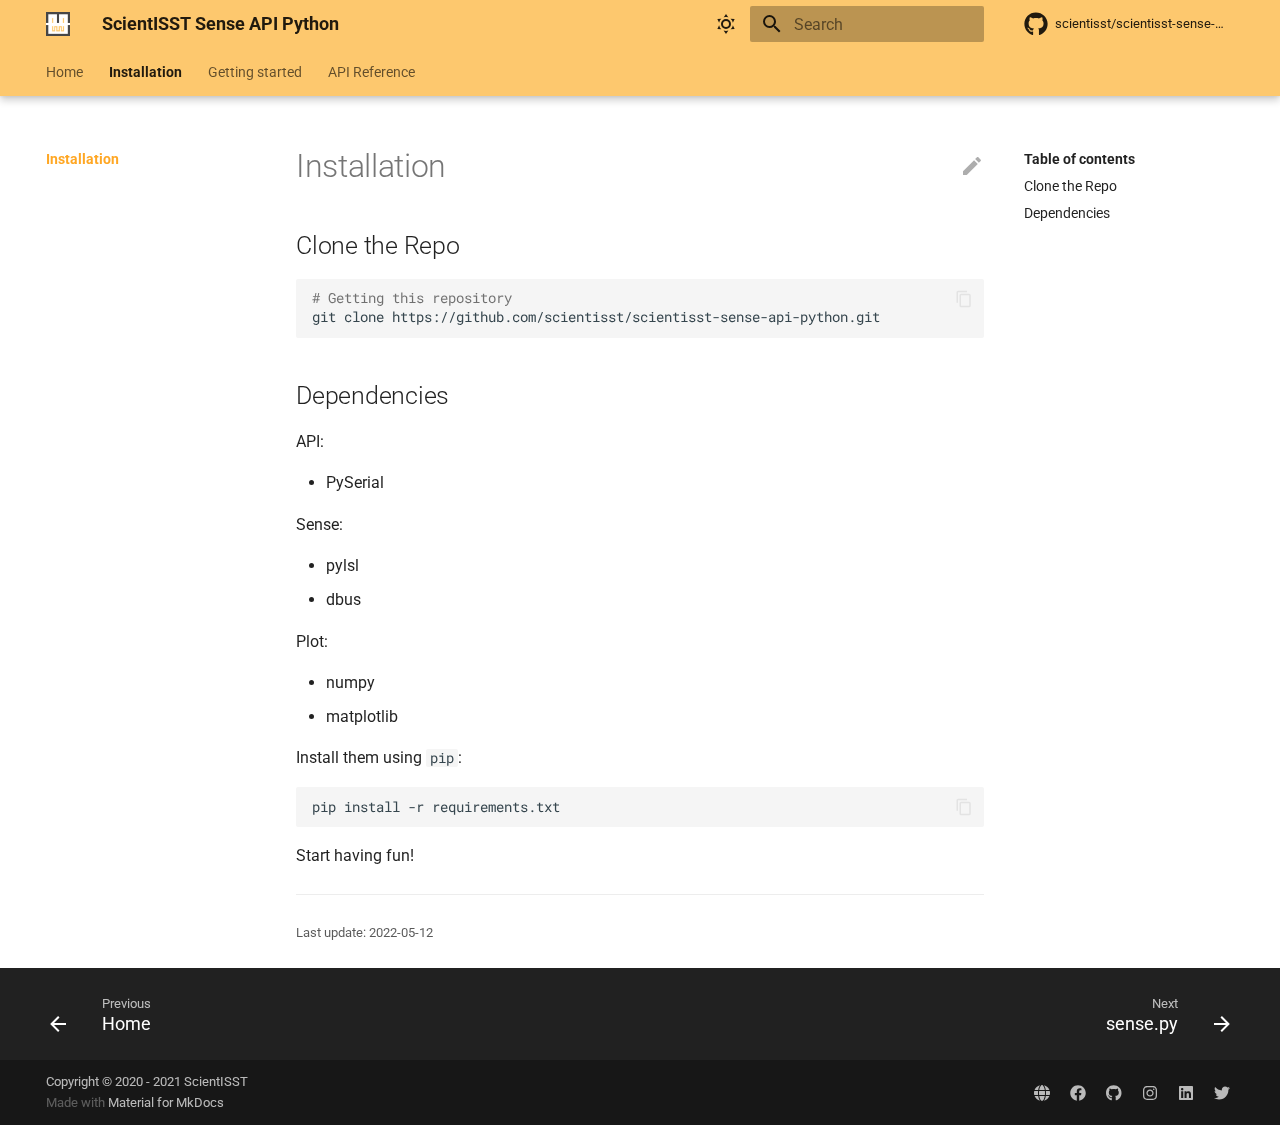
==== installation/index.html @ 51a9bab9 "deploy: 98cfbabbda7d8a1b56b032185a610c80461f5970" ====
<!doctype html>
<html lang="en" class="no-js">
  <head>
    
      <meta charset="utf-8">
      <meta name="viewport" content="width=device-width,initial-scale=1">
      
      
      
      <link rel="icon" href="../img/favicon.ico">
      <meta name="generator" content="mkdocs-1.3.0, mkdocs-material-8.2.16">
    
    
      
        <title>Installation - ScientISST Sense API Python</title>
      
    
    
      <link rel="stylesheet" href="../assets/stylesheets/main.1c3799f8.min.css">
      
        
        <link rel="stylesheet" href="../assets/stylesheets/palette.cc9b2e1e.min.css">
        
      
    
    
    
      
        
        
        <link rel="preconnect" href="https://fonts.gstatic.com" crossorigin>
        <link rel="stylesheet" href="https://fonts.googleapis.com/css?family=Roboto:300,300i,400,400i,700,700i%7CRoboto+Mono:400,400i,700,700i&display=fallback">
        <style>:root{--md-text-font:"Roboto";--md-code-font:"Roboto Mono"}</style>
      
    
    
      <link rel="stylesheet" href="../assets/_mkdocstrings.css">
    
      <link rel="stylesheet" href="../css/extra.css">
    
    <script>__md_scope=new URL("..",location),__md_get=(e,_=localStorage,t=__md_scope)=>JSON.parse(_.getItem(t.pathname+"."+e)),__md_set=(e,_,t=localStorage,a=__md_scope)=>{try{t.setItem(a.pathname+"."+e,JSON.stringify(_))}catch(e){}}</script>
    
      

    
    
  </head>
  
  
    
    
      
    
    
    
    
    <body dir="ltr" data-md-color-scheme="default" data-md-color-primary="amber" data-md-color-accent="amber">
  
    
    
      <script>var palette=__md_get("__palette");if(palette&&"object"==typeof palette.color)for(var key of Object.keys(palette.color))document.body.setAttribute("data-md-color-"+key,palette.color[key])</script>
    
    <input class="md-toggle" data-md-toggle="drawer" type="checkbox" id="__drawer" autocomplete="off">
    <input class="md-toggle" data-md-toggle="search" type="checkbox" id="__search" autocomplete="off">
    <label class="md-overlay" for="__drawer"></label>
    <div data-md-component="skip">
      
        
        <a href="#installation" class="md-skip">
          Skip to content
        </a>
      
    </div>
    <div data-md-component="announce">
      
    </div>
    
    
      

  

<header class="md-header md-header--lifted" data-md-component="header">
  <nav class="md-header__inner md-grid" aria-label="Header">
    <a href=".." title="ScientISST Sense API Python" class="md-header__button md-logo" aria-label="ScientISST Sense API Python" data-md-component="logo">
      
  <img src="../img/logo.png" alt="logo">

    </a>
    <label class="md-header__button md-icon" for="__drawer">
      <svg xmlns="http://www.w3.org/2000/svg" viewBox="0 0 24 24"><path d="M3 6h18v2H3V6m0 5h18v2H3v-2m0 5h18v2H3v-2Z"/></svg>
    </label>
    <div class="md-header__title" data-md-component="header-title">
      <div class="md-header__ellipsis">
        <div class="md-header__topic">
          <span class="md-ellipsis">
            ScientISST Sense API Python
          </span>
        </div>
        <div class="md-header__topic" data-md-component="header-topic">
          <span class="md-ellipsis">
            
              Installation
            
          </span>
        </div>
      </div>
    </div>
    
      <form class="md-header__option" data-md-component="palette">
        
          
          
          <input class="md-option" data-md-color-media="(prefers-color-scheme: light)" data-md-color-scheme="default" data-md-color-primary="amber" data-md-color-accent="amber"  aria-label="Switch to dark mode"  type="radio" name="__palette" id="__palette_1">
          
            <label class="md-header__button md-icon" title="Switch to dark mode" for="__palette_2" hidden>
              <svg xmlns="http://www.w3.org/2000/svg" viewBox="0 0 24 24"><path d="M12 7a5 5 0 0 1 5 5 5 5 0 0 1-5 5 5 5 0 0 1-5-5 5 5 0 0 1 5-5m0 2a3 3 0 0 0-3 3 3 3 0 0 0 3 3 3 3 0 0 0 3-3 3 3 0 0 0-3-3m0-7 2.39 3.42C13.65 5.15 12.84 5 12 5c-.84 0-1.65.15-2.39.42L12 2M3.34 7l4.16-.35A7.2 7.2 0 0 0 5.94 8.5c-.44.74-.69 1.5-.83 2.29L3.34 7m.02 10 1.76-3.77a7.131 7.131 0 0 0 2.38 4.14L3.36 17M20.65 7l-1.77 3.79a7.023 7.023 0 0 0-2.38-4.15l4.15.36m-.01 10-4.14.36c.59-.51 1.12-1.14 1.54-1.86.42-.73.69-1.5.83-2.29L20.64 17M12 22l-2.41-3.44c.74.27 1.55.44 2.41.44.82 0 1.63-.17 2.37-.44L12 22Z"/></svg>
            </label>
          
        
          
          
          <input class="md-option" data-md-color-media="(prefers-color-scheme: dark)" data-md-color-scheme="slate" data-md-color-primary="" data-md-color-accent="amber"  aria-label="Switch to light mode"  type="radio" name="__palette" id="__palette_2">
          
            <label class="md-header__button md-icon" title="Switch to light mode" for="__palette_1" hidden>
              <svg xmlns="http://www.w3.org/2000/svg" viewBox="0 0 24 24"><path d="m17.75 4.09-2.53 1.94.91 3.06-2.63-1.81-2.63 1.81.91-3.06-2.53-1.94L12.44 4l1.06-3 1.06 3 3.19.09m3.5 6.91-1.64 1.25.59 1.98-1.7-1.17-1.7 1.17.59-1.98L15.75 11l2.06-.05L18.5 9l.69 1.95 2.06.05m-2.28 4.95c.83-.08 1.72 1.1 1.19 1.85-.32.45-.66.87-1.08 1.27C15.17 23 8.84 23 4.94 19.07c-3.91-3.9-3.91-10.24 0-14.14.4-.4.82-.76 1.27-1.08.75-.53 1.93.36 1.85 1.19-.27 2.86.69 5.83 2.89 8.02a9.96 9.96 0 0 0 8.02 2.89m-1.64 2.02a12.08 12.08 0 0 1-7.8-3.47c-2.17-2.19-3.33-5-3.49-7.82-2.81 3.14-2.7 7.96.31 10.98 3.02 3.01 7.84 3.12 10.98.31Z"/></svg>
            </label>
          
        
      </form>
    
    
    
      <label class="md-header__button md-icon" for="__search">
        <svg xmlns="http://www.w3.org/2000/svg" viewBox="0 0 24 24"><path d="M9.5 3A6.5 6.5 0 0 1 16 9.5c0 1.61-.59 3.09-1.56 4.23l.27.27h.79l5 5-1.5 1.5-5-5v-.79l-.27-.27A6.516 6.516 0 0 1 9.5 16 6.5 6.5 0 0 1 3 9.5 6.5 6.5 0 0 1 9.5 3m0 2C7 5 5 7 5 9.5S7 14 9.5 14 14 12 14 9.5 12 5 9.5 5Z"/></svg>
      </label>
      <div class="md-search" data-md-component="search" role="dialog">
  <label class="md-search__overlay" for="__search"></label>
  <div class="md-search__inner" role="search">
    <form class="md-search__form" name="search">
      <input type="text" class="md-search__input" name="query" aria-label="Search" placeholder="Search" autocapitalize="off" autocorrect="off" autocomplete="off" spellcheck="false" data-md-component="search-query" required>
      <label class="md-search__icon md-icon" for="__search">
        <svg xmlns="http://www.w3.org/2000/svg" viewBox="0 0 24 24"><path d="M9.5 3A6.5 6.5 0 0 1 16 9.5c0 1.61-.59 3.09-1.56 4.23l.27.27h.79l5 5-1.5 1.5-5-5v-.79l-.27-.27A6.516 6.516 0 0 1 9.5 16 6.5 6.5 0 0 1 3 9.5 6.5 6.5 0 0 1 9.5 3m0 2C7 5 5 7 5 9.5S7 14 9.5 14 14 12 14 9.5 12 5 9.5 5Z"/></svg>
        <svg xmlns="http://www.w3.org/2000/svg" viewBox="0 0 24 24"><path d="M20 11v2H8l5.5 5.5-1.42 1.42L4.16 12l7.92-7.92L13.5 5.5 8 11h12Z"/></svg>
      </label>
      <nav class="md-search__options" aria-label="Search">
        
        <button type="reset" class="md-search__icon md-icon" aria-label="Clear" tabindex="-1">
          <svg xmlns="http://www.w3.org/2000/svg" viewBox="0 0 24 24"><path d="M19 6.41 17.59 5 12 10.59 6.41 5 5 6.41 10.59 12 5 17.59 6.41 19 12 13.41 17.59 19 19 17.59 13.41 12 19 6.41Z"/></svg>
        </button>
      </nav>
      
    </form>
    <div class="md-search__output">
      <div class="md-search__scrollwrap" data-md-scrollfix>
        <div class="md-search-result" data-md-component="search-result">
          <div class="md-search-result__meta">
            Initializing search
          </div>
          <ol class="md-search-result__list"></ol>
        </div>
      </div>
    </div>
  </div>
</div>
    
    
      <div class="md-header__source">
        <a href="https://github.com/scientisst/scientisst-sense-api-python" title="Go to repository" class="md-source" data-md-component="source">
  <div class="md-source__icon md-icon">
    
    <svg xmlns="http://www.w3.org/2000/svg" viewBox="0 0 496 512"><!--! Font Awesome Free 6.1.1 by @fontawesome - https://fontawesome.com License - https://fontawesome.com/license/free (Icons: CC BY 4.0, Fonts: SIL OFL 1.1, Code: MIT License) Copyright 2022 Fonticons, Inc.--><path d="M165.9 397.4c0 2-2.3 3.6-5.2 3.6-3.3.3-5.6-1.3-5.6-3.6 0-2 2.3-3.6 5.2-3.6 3-.3 5.6 1.3 5.6 3.6zm-31.1-4.5c-.7 2 1.3 4.3 4.3 4.9 2.6 1 5.6 0 6.2-2s-1.3-4.3-4.3-5.2c-2.6-.7-5.5.3-6.2 2.3zm44.2-1.7c-2.9.7-4.9 2.6-4.6 4.9.3 2 2.9 3.3 5.9 2.6 2.9-.7 4.9-2.6 4.6-4.6-.3-1.9-3-3.2-5.9-2.9zM244.8 8C106.1 8 0 113.3 0 252c0 110.9 69.8 205.8 169.5 239.2 12.8 2.3 17.3-5.6 17.3-12.1 0-6.2-.3-40.4-.3-61.4 0 0-70 15-84.7-29.8 0 0-11.4-29.1-27.8-36.6 0 0-22.9-15.7 1.6-15.4 0 0 24.9 2 38.6 25.8 21.9 38.6 58.6 27.5 72.9 20.9 2.3-16 8.8-27.1 16-33.7-55.9-6.2-112.3-14.3-112.3-110.5 0-27.5 7.6-41.3 23.6-58.9-2.6-6.5-11.1-33.3 2.6-67.9 20.9-6.5 69 27 69 27 20-5.6 41.5-8.5 62.8-8.5s42.8 2.9 62.8 8.5c0 0 48.1-33.6 69-27 13.7 34.7 5.2 61.4 2.6 67.9 16 17.7 25.8 31.5 25.8 58.9 0 96.5-58.9 104.2-114.8 110.5 9.2 7.9 17 22.9 17 46.4 0 33.7-.3 75.4-.3 83.6 0 6.5 4.6 14.4 17.3 12.1C428.2 457.8 496 362.9 496 252 496 113.3 383.5 8 244.8 8zM97.2 352.9c-1.3 1-1 3.3.7 5.2 1.6 1.6 3.9 2.3 5.2 1 1.3-1 1-3.3-.7-5.2-1.6-1.6-3.9-2.3-5.2-1zm-10.8-8.1c-.7 1.3.3 2.9 2.3 3.9 1.6 1 3.6.7 4.3-.7.7-1.3-.3-2.9-2.3-3.9-2-.6-3.6-.3-4.3.7zm32.4 35.6c-1.6 1.3-1 4.3 1.3 6.2 2.3 2.3 5.2 2.6 6.5 1 1.3-1.3.7-4.3-1.3-6.2-2.2-2.3-5.2-2.6-6.5-1zm-11.4-14.7c-1.6 1-1.6 3.6 0 5.9 1.6 2.3 4.3 3.3 5.6 2.3 1.6-1.3 1.6-3.9 0-6.2-1.4-2.3-4-3.3-5.6-2z"/></svg>
  </div>
  <div class="md-source__repository">
    scientisst/scientisst-sense-api-python
  </div>
</a>
      </div>
    
  </nav>
  
    
      
<nav class="md-tabs" aria-label="Tabs" data-md-component="tabs">
  <div class="md-tabs__inner md-grid">
    <ul class="md-tabs__list">
      
        
  
  


  <li class="md-tabs__item">
    <a href=".." class="md-tabs__link">
      Home
    </a>
  </li>

      
        
  
  
    
  


  <li class="md-tabs__item">
    <a href="./" class="md-tabs__link md-tabs__link--active">
      Installation
    </a>
  </li>

      
        
  
  


  
  
  
    <li class="md-tabs__item">
      <a href="../getting-started/sense/" class="md-tabs__link">
        Getting started
      </a>
    </li>
  

      
        
  
  


  
  
  
    <li class="md-tabs__item">
      <a href="../reference/scientisst-reference/" class="md-tabs__link">
        API Reference
      </a>
    </li>
  

      
    </ul>
  </div>
</nav>
    
  
</header>
    
    <div class="md-container" data-md-component="container">
      
      
        
      
      <main class="md-main" data-md-component="main">
        <div class="md-main__inner md-grid">
          
            
              
              <div class="md-sidebar md-sidebar--primary" data-md-component="sidebar" data-md-type="navigation" >
                <div class="md-sidebar__scrollwrap">
                  <div class="md-sidebar__inner">
                    

  


<nav class="md-nav md-nav--primary md-nav--lifted" aria-label="Navigation" data-md-level="0">
  <label class="md-nav__title" for="__drawer">
    <a href=".." title="ScientISST Sense API Python" class="md-nav__button md-logo" aria-label="ScientISST Sense API Python" data-md-component="logo">
      
  <img src="../img/logo.png" alt="logo">

    </a>
    ScientISST Sense API Python
  </label>
  
    <div class="md-nav__source">
      <a href="https://github.com/scientisst/scientisst-sense-api-python" title="Go to repository" class="md-source" data-md-component="source">
  <div class="md-source__icon md-icon">
    
    <svg xmlns="http://www.w3.org/2000/svg" viewBox="0 0 496 512"><!--! Font Awesome Free 6.1.1 by @fontawesome - https://fontawesome.com License - https://fontawesome.com/license/free (Icons: CC BY 4.0, Fonts: SIL OFL 1.1, Code: MIT License) Copyright 2022 Fonticons, Inc.--><path d="M165.9 397.4c0 2-2.3 3.6-5.2 3.6-3.3.3-5.6-1.3-5.6-3.6 0-2 2.3-3.6 5.2-3.6 3-.3 5.6 1.3 5.6 3.6zm-31.1-4.5c-.7 2 1.3 4.3 4.3 4.9 2.6 1 5.6 0 6.2-2s-1.3-4.3-4.3-5.2c-2.6-.7-5.5.3-6.2 2.3zm44.2-1.7c-2.9.7-4.9 2.6-4.6 4.9.3 2 2.9 3.3 5.9 2.6 2.9-.7 4.9-2.6 4.6-4.6-.3-1.9-3-3.2-5.9-2.9zM244.8 8C106.1 8 0 113.3 0 252c0 110.9 69.8 205.8 169.5 239.2 12.8 2.3 17.3-5.6 17.3-12.1 0-6.2-.3-40.4-.3-61.4 0 0-70 15-84.7-29.8 0 0-11.4-29.1-27.8-36.6 0 0-22.9-15.7 1.6-15.4 0 0 24.9 2 38.6 25.8 21.9 38.6 58.6 27.5 72.9 20.9 2.3-16 8.8-27.1 16-33.7-55.9-6.2-112.3-14.3-112.3-110.5 0-27.5 7.6-41.3 23.6-58.9-2.6-6.5-11.1-33.3 2.6-67.9 20.9-6.5 69 27 69 27 20-5.6 41.5-8.5 62.8-8.5s42.8 2.9 62.8 8.5c0 0 48.1-33.6 69-27 13.7 34.7 5.2 61.4 2.6 67.9 16 17.7 25.8 31.5 25.8 58.9 0 96.5-58.9 104.2-114.8 110.5 9.2 7.9 17 22.9 17 46.4 0 33.7-.3 75.4-.3 83.6 0 6.5 4.6 14.4 17.3 12.1C428.2 457.8 496 362.9 496 252 496 113.3 383.5 8 244.8 8zM97.2 352.9c-1.3 1-1 3.3.7 5.2 1.6 1.6 3.9 2.3 5.2 1 1.3-1 1-3.3-.7-5.2-1.6-1.6-3.9-2.3-5.2-1zm-10.8-8.1c-.7 1.3.3 2.9 2.3 3.9 1.6 1 3.6.7 4.3-.7.7-1.3-.3-2.9-2.3-3.9-2-.6-3.6-.3-4.3.7zm32.4 35.6c-1.6 1.3-1 4.3 1.3 6.2 2.3 2.3 5.2 2.6 6.5 1 1.3-1.3.7-4.3-1.3-6.2-2.2-2.3-5.2-2.6-6.5-1zm-11.4-14.7c-1.6 1-1.6 3.6 0 5.9 1.6 2.3 4.3 3.3 5.6 2.3 1.6-1.3 1.6-3.9 0-6.2-1.4-2.3-4-3.3-5.6-2z"/></svg>
  </div>
  <div class="md-source__repository">
    scientisst/scientisst-sense-api-python
  </div>
</a>
    </div>
  
  <ul class="md-nav__list" data-md-scrollfix>
    
      
      
      

  
  
  
    <li class="md-nav__item">
      <a href=".." class="md-nav__link">
        Home
      </a>
    </li>
  

    
      
      
      

  
  
    
  
  
    <li class="md-nav__item md-nav__item--active">
      
      <input class="md-nav__toggle md-toggle" data-md-toggle="toc" type="checkbox" id="__toc">
      
      
        
      
      
        <label class="md-nav__link md-nav__link--active" for="__toc">
          Installation
          <span class="md-nav__icon md-icon"></span>
        </label>
      
      <a href="./" class="md-nav__link md-nav__link--active">
        Installation
      </a>
      
        

<nav class="md-nav md-nav--secondary" aria-label="Table of contents">
  
  
  
    
  
  
    <label class="md-nav__title" for="__toc">
      <span class="md-nav__icon md-icon"></span>
      Table of contents
    </label>
    <ul class="md-nav__list" data-md-component="toc" data-md-scrollfix>
      
        <li class="md-nav__item">
  <a href="#clone-the-repo" class="md-nav__link">
    Clone the Repo
  </a>
  
</li>
      
        <li class="md-nav__item">
  <a href="#dependencies" class="md-nav__link">
    Dependencies
  </a>
  
</li>
      
    </ul>
  
</nav>
      
    </li>
  

    
      
      
      

  
  
  
    
    <li class="md-nav__item md-nav__item--nested">
      
      
        <input class="md-nav__toggle md-toggle" data-md-toggle="__nav_3" type="checkbox" id="__nav_3" >
      
      
      
      
        <label class="md-nav__link" for="__nav_3">
          Getting started
          <span class="md-nav__icon md-icon"></span>
        </label>
      
      <nav class="md-nav" aria-label="Getting started" data-md-level="1">
        <label class="md-nav__title" for="__nav_3">
          <span class="md-nav__icon md-icon"></span>
          Getting started
        </label>
        <ul class="md-nav__list" data-md-scrollfix>
          
            
              
  
  
  
    <li class="md-nav__item">
      <a href="../getting-started/sense/" class="md-nav__link">
        sense.py
      </a>
    </li>
  

            
          
            
              
  
  
  
    <li class="md-nav__item">
      <a href="../getting-started/api/" class="md-nav__link">
        API
      </a>
    </li>
  

            
          
        </ul>
      </nav>
    </li>
  

    
      
      
      

  
  
  
    
    <li class="md-nav__item md-nav__item--nested">
      
      
        <input class="md-nav__toggle md-toggle" data-md-toggle="__nav_4" type="checkbox" id="__nav_4" >
      
      
      
      
        <label class="md-nav__link" for="__nav_4">
          API Reference
          <span class="md-nav__icon md-icon"></span>
        </label>
      
      <nav class="md-nav" aria-label="API Reference" data-md-level="1">
        <label class="md-nav__title" for="__nav_4">
          <span class="md-nav__icon md-icon"></span>
          API Reference
        </label>
        <ul class="md-nav__list" data-md-scrollfix>
          
            
              
  
  
  
    <li class="md-nav__item">
      <a href="../reference/scientisst-reference/" class="md-nav__link">
        ScientISST
      </a>
    </li>
  

            
          
            
              
  
  
  
    <li class="md-nav__item">
      <a href="../reference/exceptions-reference/" class="md-nav__link">
        Exceptions
      </a>
    </li>
  

            
          
            
              
  
  
  
    <li class="md-nav__item">
      <a href="../reference/frame-reference/" class="md-nav__link">
        Frame
      </a>
    </li>
  

            
          
            
              
  
  
  
    <li class="md-nav__item">
      <a href="../reference/state-reference/" class="md-nav__link">
        State
      </a>
    </li>
  

            
          
        </ul>
      </nav>
    </li>
  

    
  </ul>
</nav>
                  </div>
                </div>
              </div>
            
            
              
              <div class="md-sidebar md-sidebar--secondary" data-md-component="sidebar" data-md-type="toc" >
                <div class="md-sidebar__scrollwrap">
                  <div class="md-sidebar__inner">
                    

<nav class="md-nav md-nav--secondary" aria-label="Table of contents">
  
  
  
    
  
  
    <label class="md-nav__title" for="__toc">
      <span class="md-nav__icon md-icon"></span>
      Table of contents
    </label>
    <ul class="md-nav__list" data-md-component="toc" data-md-scrollfix>
      
        <li class="md-nav__item">
  <a href="#clone-the-repo" class="md-nav__link">
    Clone the Repo
  </a>
  
</li>
      
        <li class="md-nav__item">
  <a href="#dependencies" class="md-nav__link">
    Dependencies
  </a>
  
</li>
      
    </ul>
  
</nav>
                  </div>
                </div>
              </div>
            
          
          <div class="md-content" data-md-component="content">
            <article class="md-content__inner md-typeset">
              
                
  <a href="https://github.com/scientisst/scientisst-sense-api-python/edit/master/docs/installation.md" title="Edit this page" class="md-content__button md-icon">
    <svg xmlns="http://www.w3.org/2000/svg" viewBox="0 0 24 24"><path d="M20.71 7.04c.39-.39.39-1.04 0-1.41l-2.34-2.34c-.37-.39-1.02-.39-1.41 0l-1.84 1.83 3.75 3.75M3 17.25V21h3.75L17.81 9.93l-3.75-3.75L3 17.25Z"/></svg>
  </a>



<h1 id="installation">Installation</h1>
<h2 id="clone-the-repo">Clone the Repo</h2>
<div class="highlight"><pre><span></span><code><span class="c1"># Getting this repository </span>
git clone https://github.com/scientisst/scientisst-sense-api-python.git
</code></pre></div>
<h2 id="dependencies">Dependencies</h2>
<p>API:</p>
<ul>
<li>PySerial</li>
</ul>
<p>Sense:</p>
<ul>
<li>pylsl</li>
<li>dbus</li>
</ul>
<p>Plot:</p>
<ul>
<li>numpy</li>
<li>matplotlib</li>
</ul>
<p>Install them using <code>pip</code>:</p>
<div class="highlight"><pre><span></span><code>pip install -r requirements.txt
</code></pre></div>
<p>Start having fun!</p>

  <hr>
<div class="md-source-file">
  <small>
    
      Last update:
      2022-05-12
    
  </small>
</div>

              
            </article>
          </div>
        </div>
        
      </main>
      
        <footer class="md-footer">
  
    <nav class="md-footer__inner md-grid" aria-label="Footer">
      
        
        <a href=".." class="md-footer__link md-footer__link--prev" aria-label="Previous: Home" rel="prev">
          <div class="md-footer__button md-icon">
            <svg xmlns="http://www.w3.org/2000/svg" viewBox="0 0 24 24"><path d="M20 11v2H8l5.5 5.5-1.42 1.42L4.16 12l7.92-7.92L13.5 5.5 8 11h12Z"/></svg>
          </div>
          <div class="md-footer__title">
            <div class="md-ellipsis">
              <span class="md-footer__direction">
                Previous
              </span>
              Home
            </div>
          </div>
        </a>
      
      
        
        <a href="../getting-started/sense/" class="md-footer__link md-footer__link--next" aria-label="Next: sense.py" rel="next">
          <div class="md-footer__title">
            <div class="md-ellipsis">
              <span class="md-footer__direction">
                Next
              </span>
              sense.py
            </div>
          </div>
          <div class="md-footer__button md-icon">
            <svg xmlns="http://www.w3.org/2000/svg" viewBox="0 0 24 24"><path d="M4 11v2h12l-5.5 5.5 1.42 1.42L19.84 12l-7.92-7.92L10.5 5.5 16 11H4Z"/></svg>
          </div>
        </a>
      
    </nav>
  
  <div class="md-footer-meta md-typeset">
    <div class="md-footer-meta__inner md-grid">
      <div class="md-copyright">
  
    <div class="md-copyright__highlight">
      Copyright &copy; 2020 - 2021 ScientISST
    </div>
  
  
    Made with
    <a href="https://squidfunk.github.io/mkdocs-material/" target="_blank" rel="noopener">
      Material for MkDocs
    </a>
  
</div>
      
        <div class="md-social">
  
    
    
      
      
    
    <a href="https://scientisst.com" target="_blank" rel="noopener" title="scientisst.com" class="md-social__link">
      <svg xmlns="http://www.w3.org/2000/svg" viewBox="0 0 512 512"><!--! Font Awesome Free 6.1.1 by @fontawesome - https://fontawesome.com License - https://fontawesome.com/license/free (Icons: CC BY 4.0, Fonts: SIL OFL 1.1, Code: MIT License) Copyright 2022 Fonticons, Inc.--><path d="M352 256c0 22.2-1.2 43.6-3.3 64H163.3c-2.1-20.4-4.2-41.8-4.2-64 0-22.2 2.1-43.6 4.2-64h185.4c2.1 20.4 3.3 41.8 3.3 64zm151.9-64c5.3 20.5 8.1 41.9 8.1 64s-2.8 43.5-8.1 64H380.8c2.1-20.6 3.2-42.9 3.2-64 0-22-1.1-43.4-3.2-64h123.1zm-10.5-32H376.7c-10-63.86-29.8-117.38-55.3-151.558C399.8 29.09 463.4 85.94 493.4 160zm-149.1 0H167.7c6.1-36.4 15.5-68.62 27-94.65 10.5-23.61 22.2-40.74 33.5-51.54C239.4 3.178 248.7 0 256 0c7.3 0 16.6 3.178 27.8 13.81 11.3 10.8 23 27.93 33.5 51.54 11.5 26.03 20.9 58.25 27 94.65zm-325.69 0C48.59 85.94 112.2 29.09 190.6 8.442 165.1 42.62 145.3 96.14 135.3 160H18.61zm112.59 32c-2.1 20.6-4.1 42-4.1 64 0 21.1 2 43.4 4.1 64H8.065C2.8 299.5 0 278.1 0 256s2.8-43.5 8.065-64H131.2zm63.5 254.6c-11.5-26-20.9-58.2-27-94.6h176.6c-6.1 36.4-15.5 68.6-27 94.6-10.5 23.7-22.2 40.8-33.5 51.6-11.2 10.6-20.5 13.8-28.7 13.8-6.4 0-15.7-3.2-26.9-13.8-11.3-10.8-23-27.9-33.5-51.6zm-4.1 57C112.2 482.9 48.59 426.1 18.61 352H135.3c10 63.9 29.8 117.4 55.3 151.6zm130.8 0c25.5-34.2 45.3-87.7 55.3-151.6h116.7c-30 74.1-93.6 130.9-172 151.6z"/></svg>
    </a>
  
    
    
      
      
    
    <a href="https://www.facebook.com/ScientISSThub" target="_blank" rel="noopener" title="www.facebook.com" class="md-social__link">
      <svg xmlns="http://www.w3.org/2000/svg" viewBox="0 0 512 512"><!--! Font Awesome Free 6.1.1 by @fontawesome - https://fontawesome.com License - https://fontawesome.com/license/free (Icons: CC BY 4.0, Fonts: SIL OFL 1.1, Code: MIT License) Copyright 2022 Fonticons, Inc.--><path d="M504 256C504 119 393 8 256 8S8 119 8 256c0 123.78 90.69 226.38 209.25 245V327.69h-63V256h63v-54.64c0-62.15 37-96.48 93.67-96.48 27.14 0 55.52 4.84 55.52 4.84v61h-31.28c-30.8 0-40.41 19.12-40.41 38.73V256h68.78l-11 71.69h-57.78V501C413.31 482.38 504 379.78 504 256z"/></svg>
    </a>
  
    
    
      
      
    
    <a href="https://github.com/ScientISST" target="_blank" rel="noopener" title="github.com" class="md-social__link">
      <svg xmlns="http://www.w3.org/2000/svg" viewBox="0 0 496 512"><!--! Font Awesome Free 6.1.1 by @fontawesome - https://fontawesome.com License - https://fontawesome.com/license/free (Icons: CC BY 4.0, Fonts: SIL OFL 1.1, Code: MIT License) Copyright 2022 Fonticons, Inc.--><path d="M165.9 397.4c0 2-2.3 3.6-5.2 3.6-3.3.3-5.6-1.3-5.6-3.6 0-2 2.3-3.6 5.2-3.6 3-.3 5.6 1.3 5.6 3.6zm-31.1-4.5c-.7 2 1.3 4.3 4.3 4.9 2.6 1 5.6 0 6.2-2s-1.3-4.3-4.3-5.2c-2.6-.7-5.5.3-6.2 2.3zm44.2-1.7c-2.9.7-4.9 2.6-4.6 4.9.3 2 2.9 3.3 5.9 2.6 2.9-.7 4.9-2.6 4.6-4.6-.3-1.9-3-3.2-5.9-2.9zM244.8 8C106.1 8 0 113.3 0 252c0 110.9 69.8 205.8 169.5 239.2 12.8 2.3 17.3-5.6 17.3-12.1 0-6.2-.3-40.4-.3-61.4 0 0-70 15-84.7-29.8 0 0-11.4-29.1-27.8-36.6 0 0-22.9-15.7 1.6-15.4 0 0 24.9 2 38.6 25.8 21.9 38.6 58.6 27.5 72.9 20.9 2.3-16 8.8-27.1 16-33.7-55.9-6.2-112.3-14.3-112.3-110.5 0-27.5 7.6-41.3 23.6-58.9-2.6-6.5-11.1-33.3 2.6-67.9 20.9-6.5 69 27 69 27 20-5.6 41.5-8.5 62.8-8.5s42.8 2.9 62.8 8.5c0 0 48.1-33.6 69-27 13.7 34.7 5.2 61.4 2.6 67.9 16 17.7 25.8 31.5 25.8 58.9 0 96.5-58.9 104.2-114.8 110.5 9.2 7.9 17 22.9 17 46.4 0 33.7-.3 75.4-.3 83.6 0 6.5 4.6 14.4 17.3 12.1C428.2 457.8 496 362.9 496 252 496 113.3 383.5 8 244.8 8zM97.2 352.9c-1.3 1-1 3.3.7 5.2 1.6 1.6 3.9 2.3 5.2 1 1.3-1 1-3.3-.7-5.2-1.6-1.6-3.9-2.3-5.2-1zm-10.8-8.1c-.7 1.3.3 2.9 2.3 3.9 1.6 1 3.6.7 4.3-.7.7-1.3-.3-2.9-2.3-3.9-2-.6-3.6-.3-4.3.7zm32.4 35.6c-1.6 1.3-1 4.3 1.3 6.2 2.3 2.3 5.2 2.6 6.5 1 1.3-1.3.7-4.3-1.3-6.2-2.2-2.3-5.2-2.6-6.5-1zm-11.4-14.7c-1.6 1-1.6 3.6 0 5.9 1.6 2.3 4.3 3.3 5.6 2.3 1.6-1.3 1.6-3.9 0-6.2-1.4-2.3-4-3.3-5.6-2z"/></svg>
    </a>
  
    
    
      
      
    
    <a href="https://www.instagram.com/scientissthub/" target="_blank" rel="noopener" title="www.instagram.com" class="md-social__link">
      <svg xmlns="http://www.w3.org/2000/svg" viewBox="0 0 448 512"><!--! Font Awesome Free 6.1.1 by @fontawesome - https://fontawesome.com License - https://fontawesome.com/license/free (Icons: CC BY 4.0, Fonts: SIL OFL 1.1, Code: MIT License) Copyright 2022 Fonticons, Inc.--><path d="M224.1 141c-63.6 0-114.9 51.3-114.9 114.9s51.3 114.9 114.9 114.9S339 319.5 339 255.9 287.7 141 224.1 141zm0 189.6c-41.1 0-74.7-33.5-74.7-74.7s33.5-74.7 74.7-74.7 74.7 33.5 74.7 74.7-33.6 74.7-74.7 74.7zm146.4-194.3c0 14.9-12 26.8-26.8 26.8-14.9 0-26.8-12-26.8-26.8s12-26.8 26.8-26.8 26.8 12 26.8 26.8zm76.1 27.2c-1.7-35.9-9.9-67.7-36.2-93.9-26.2-26.2-58-34.4-93.9-36.2-37-2.1-147.9-2.1-184.9 0-35.8 1.7-67.6 9.9-93.9 36.1s-34.4 58-36.2 93.9c-2.1 37-2.1 147.9 0 184.9 1.7 35.9 9.9 67.7 36.2 93.9s58 34.4 93.9 36.2c37 2.1 147.9 2.1 184.9 0 35.9-1.7 67.7-9.9 93.9-36.2 26.2-26.2 34.4-58 36.2-93.9 2.1-37 2.1-147.8 0-184.8zM398.8 388c-7.8 19.6-22.9 34.7-42.6 42.6-29.5 11.7-99.5 9-132.1 9s-102.7 2.6-132.1-9c-19.6-7.8-34.7-22.9-42.6-42.6-11.7-29.5-9-99.5-9-132.1s-2.6-102.7 9-132.1c7.8-19.6 22.9-34.7 42.6-42.6 29.5-11.7 99.5-9 132.1-9s102.7-2.6 132.1 9c19.6 7.8 34.7 22.9 42.6 42.6 11.7 29.5 9 99.5 9 132.1s2.7 102.7-9 132.1z"/></svg>
    </a>
  
    
    
      
      
    
    <a href="https://www.linkedin.com/company/scientisst" target="_blank" rel="noopener" title="www.linkedin.com" class="md-social__link">
      <svg xmlns="http://www.w3.org/2000/svg" viewBox="0 0 448 512"><!--! Font Awesome Free 6.1.1 by @fontawesome - https://fontawesome.com License - https://fontawesome.com/license/free (Icons: CC BY 4.0, Fonts: SIL OFL 1.1, Code: MIT License) Copyright 2022 Fonticons, Inc.--><path d="M416 32H31.9C14.3 32 0 46.5 0 64.3v383.4C0 465.5 14.3 480 31.9 480H416c17.6 0 32-14.5 32-32.3V64.3c0-17.8-14.4-32.3-32-32.3zM135.4 416H69V202.2h66.5V416zm-33.2-243c-21.3 0-38.5-17.3-38.5-38.5S80.9 96 102.2 96c21.2 0 38.5 17.3 38.5 38.5 0 21.3-17.2 38.5-38.5 38.5zm282.1 243h-66.4V312c0-24.8-.5-56.7-34.5-56.7-34.6 0-39.9 27-39.9 54.9V416h-66.4V202.2h63.7v29.2h.9c8.9-16.8 30.6-34.5 62.9-34.5 67.2 0 79.7 44.3 79.7 101.9V416z"/></svg>
    </a>
  
    
    
      
      
    
    <a href="https://twitter.com/ScientISSThub" target="_blank" rel="noopener" title="twitter.com" class="md-social__link">
      <svg xmlns="http://www.w3.org/2000/svg" viewBox="0 0 512 512"><!--! Font Awesome Free 6.1.1 by @fontawesome - https://fontawesome.com License - https://fontawesome.com/license/free (Icons: CC BY 4.0, Fonts: SIL OFL 1.1, Code: MIT License) Copyright 2022 Fonticons, Inc.--><path d="M459.37 151.716c.325 4.548.325 9.097.325 13.645 0 138.72-105.583 298.558-298.558 298.558-59.452 0-114.68-17.219-161.137-47.106 8.447.974 16.568 1.299 25.34 1.299 49.055 0 94.213-16.568 130.274-44.832-46.132-.975-84.792-31.188-98.112-72.772 6.498.974 12.995 1.624 19.818 1.624 9.421 0 18.843-1.3 27.614-3.573-48.081-9.747-84.143-51.98-84.143-102.985v-1.299c13.969 7.797 30.214 12.67 47.431 13.319-28.264-18.843-46.781-51.005-46.781-87.391 0-19.492 5.197-37.36 14.294-52.954 51.655 63.675 129.3 105.258 216.365 109.807-1.624-7.797-2.599-15.918-2.599-24.04 0-57.828 46.782-104.934 104.934-104.934 30.213 0 57.502 12.67 76.67 33.137 23.715-4.548 46.456-13.32 66.599-25.34-7.798 24.366-24.366 44.833-46.132 57.827 21.117-2.273 41.584-8.122 60.426-16.243-14.292 20.791-32.161 39.308-52.628 54.253z"/></svg>
    </a>
  
</div>
      
    </div>
  </div>
</footer>
      
    </div>
    <div class="md-dialog" data-md-component="dialog">
      <div class="md-dialog__inner md-typeset"></div>
    </div>
    <script id="__config" type="application/json">{"base": "..", "features": ["navigation.tabs", "navigation.tabs.sticky", "navigation.sections"], "search": "../assets/javascripts/workers/search.2a1c317c.min.js", "translations": {"clipboard.copied": "Copied to clipboard", "clipboard.copy": "Copy to clipboard", "search.config.lang": "en", "search.config.pipeline": "trimmer, stopWordFilter", "search.config.separator": "[\\s\\-]+", "search.placeholder": "Search", "search.result.more.one": "1 more on this page", "search.result.more.other": "# more on this page", "search.result.none": "No matching documents", "search.result.one": "1 matching document", "search.result.other": "# matching documents", "search.result.placeholder": "Type to start searching", "search.result.term.missing": "Missing", "select.version.title": "Select version"}}</script>
    
    
      <script src="../assets/javascripts/bundle.3a4b43e5.min.js"></script>
      
    
  </body>
</html>
---- assets/stylesheets/main.1c3799f8.min.css ----
@charset "UTF-8";html{-webkit-text-size-adjust:none;-moz-text-size-adjust:none;-ms-text-size-adjust:none;text-size-adjust:none;box-sizing:border-box}*,:after,:before{box-sizing:inherit}@media (prefers-reduced-motion){*,:after,:before{transition:none!important}}body{margin:0}a,button,input,label{-webkit-tap-highlight-color:transparent}a{color:inherit;text-decoration:none}hr{border:0;box-sizing:initial;display:block;height:.05rem;overflow:visible;padding:0}small{font-size:80%}sub,sup{line-height:1em}img{border-style:none}table{border-collapse:initial;border-spacing:0}td,th{font-weight:400;vertical-align:top}button{background:transparent;border:0;font-family:inherit;font-size:inherit;margin:0;padding:0}input{border:0;outline:none}:root{--md-default-fg-color:rgba(0,0,0,.87);--md-default-fg-color--light:rgba(0,0,0,.54);--md-default-fg-color--lighter:rgba(0,0,0,.32);--md-default-fg-color--lightest:rgba(0,0,0,.07);--md-default-bg-color:#fff;--md-default-bg-color--light:hsla(0,0%,100%,.7);--md-default-bg-color--lighter:hsla(0,0%,100%,.3);--md-default-bg-color--lightest:hsla(0,0%,100%,.12);--md-primary-fg-color:#4051b5;--md-primary-fg-color--light:#5d6cc0;--md-primary-fg-color--dark:#303fa1;--md-primary-bg-color:#fff;--md-primary-bg-color--light:hsla(0,0%,100%,.7);--md-accent-fg-color:#526cfe;--md-accent-fg-color--transparent:rgba(82,108,254,.1);--md-accent-bg-color:#fff;--md-accent-bg-color--light:hsla(0,0%,100%,.7);--md-shadow-z1:0 0.2rem 0.5rem rgba(0,0,0,.05),0 0 0.05rem rgba(0,0,0,.1);--md-shadow-z2:0 0.2rem 0.5rem rgba(0,0,0,.1),0 0 0.05rem rgba(0,0,0,.25);--md-shadow-z3:0 0.2rem 0.5rem rgba(0,0,0,.2),0 0 0.05rem rgba(0,0,0,.35)}:root>*{--md-code-fg-color:#36464e;--md-code-bg-color:#f5f5f5;--md-code-hl-color:rgba(255,255,0,.5);--md-code-hl-number-color:#d52a2a;--md-code-hl-special-color:#db1457;--md-code-hl-function-color:#a846b9;--md-code-hl-constant-color:#6e59d9;--md-code-hl-keyword-color:#3f6ec6;--md-code-hl-string-color:#1c7d4d;--md-code-hl-name-color:var(--md-code-fg-color);--md-code-hl-operator-color:var(--md-default-fg-color--light);--md-code-hl-punctuation-color:var(--md-default-fg-color--light);--md-code-hl-comment-color:var(--md-default-fg-color--light);--md-code-hl-generic-color:var(--md-default-fg-color--light);--md-code-hl-variable-color:var(--md-default-fg-color--light);--md-typeset-color:var(--md-default-fg-color);--md-typeset-a-color:var(--md-primary-fg-color);--md-typeset-mark-color:rgba(255,255,0,.5);--md-typeset-del-color:rgba(245,80,61,.15);--md-typeset-ins-color:rgba(11,213,112,.15);--md-typeset-kbd-color:#fafafa;--md-typeset-kbd-accent-color:#fff;--md-typeset-kbd-border-color:#b8b8b8;--md-typeset-table-color:rgba(0,0,0,.12);--md-admonition-fg-color:var(--md-default-fg-color);--md-admonition-bg-color:var(--md-default-bg-color);--md-footer-fg-color:#fff;--md-footer-fg-color--light:hsla(0,0%,100%,.7);--md-footer-fg-color--lighter:hsla(0,0%,100%,.3);--md-footer-bg-color:rgba(0,0,0,.87);--md-footer-bg-color--dark:rgba(0,0,0,.32)}.md-icon svg{fill:currentcolor;display:block;height:1.2rem;width:1.2rem}body{-webkit-font-smoothing:antialiased;-moz-osx-font-smoothing:grayscale;--md-text-font-family:var(--md-text-font,_),-apple-system,BlinkMacSystemFont,Helvetica,Arial,sans-serif;--md-code-font-family:var(--md-code-font,_),SFMono-Regular,Consolas,Menlo,monospace}body,input{font-feature-settings:"kern","liga";font-family:var(--md-text-font-family)}body,code,input,kbd,pre{color:var(--md-typeset-color)}code,kbd,pre{font-feature-settings:"kern";font-family:var(--md-code-font-family)}:root{--md-typeset-table-sort-icon:url('data:image/svg+xml;charset=utf-8,<svg xmlns="http://www.w3.org/2000/svg" viewBox="0 0 24 24"><path d="m18 21-4-4h3V7h-3l4-4 4 4h-3v10h3M2 19v-2h10v2M2 13v-2h7v2M2 7V5h4v2H2Z"/></svg>');--md-typeset-table-sort-icon--asc:url('data:image/svg+xml;charset=utf-8,<svg xmlns="http://www.w3.org/2000/svg" viewBox="0 0 24 24"><path d="M19 17h3l-4 4-4-4h3V3h2M2 17h10v2H2M6 5v2H2V5m0 6h7v2H2v-2Z"/></svg>');--md-typeset-table-sort-icon--desc:url('data:image/svg+xml;charset=utf-8,<svg xmlns="http://www.w3.org/2000/svg" viewBox="0 0 24 24"><path d="M19 7h3l-4-4-4 4h3v14h2M2 17h10v2H2M6 5v2H2V5m0 6h7v2H2v-2Z"/></svg>')}.md-typeset{-webkit-print-color-adjust:exact;color-adjust:exact;font-size:.8rem;line-height:1.6}@media print{.md-typeset{font-size:.68rem}}.md-typeset blockquote,.md-typeset dl,.md-typeset figure,.md-typeset ol,.md-typeset pre,.md-typeset ul{margin-bottom:1em;margin-top:1em}.md-typeset h1{color:var(--md-default-fg-color--light);font-size:2em;line-height:1.3;margin:0 0 1.25em}.md-typeset h1,.md-typeset h2{font-weight:300;letter-spacing:-.01em}.md-typeset h2{font-size:1.5625em;line-height:1.4;margin:1.6em 0 .64em}.md-typeset h3{font-size:1.25em;font-weight:400;letter-spacing:-.01em;line-height:1.5;margin:1.6em 0 .8em}.md-typeset h2+h3{margin-top:.8em}.md-typeset h4{font-weight:700;letter-spacing:-.01em;margin:1em 0}.md-typeset h5,.md-typeset h6{color:var(--md-default-fg-color--light);font-size:.8em;font-weight:700;letter-spacing:-.01em;margin:1.25em 0}.md-typeset h5{text-transform:uppercase}.md-typeset hr{border-bottom:.05rem solid var(--md-default-fg-color--lightest);display:flow-root;margin:1.5em 0}.md-typeset a{color:var(--md-typeset-a-color);word-break:break-word}.md-typeset a,.md-typeset a:before{transition:color 125ms}.md-typeset a:focus,.md-typeset a:hover{color:var(--md-accent-fg-color)}.md-typeset a:focus code,.md-typeset a:hover code{background-color:var(--md-accent-fg-color--transparent)}.md-typeset a code{color:currentcolor;transition:background-color 125ms}.md-typeset a.focus-visible{outline-color:var(--md-accent-fg-color);outline-offset:.2rem}.md-typeset code,.md-typeset kbd,.md-typeset pre{color:var(--md-code-fg-color);direction:ltr}@media print{.md-typeset code,.md-typeset kbd,.md-typeset pre{white-space:pre-wrap}}.md-typeset code{background-color:var(--md-code-bg-color);border-radius:.1rem;-webkit-box-decoration-break:clone;box-decoration-break:clone;font-size:.85em;padding:0 .2941176471em;word-break:break-word}.md-typeset code:not(.focus-visible){-webkit-tap-highlight-color:transparent;outline:none}.md-typeset pre{display:flow-root;line-height:1.4;position:relative}.md-typeset pre>code{-webkit-box-decoration-break:slice;box-decoration-break:slice;box-shadow:none;display:block;margin:0;outline-color:var(--md-accent-fg-color);overflow:auto;padding:.7720588235em 1.1764705882em;scrollbar-color:var(--md-default-fg-color--lighter) transparent;scrollbar-width:thin;touch-action:auto;word-break:normal}.md-typeset pre>code:hover{scrollbar-color:var(--md-accent-fg-color) transparent}.md-typeset pre>code::-webkit-scrollbar{height:.2rem;width:.2rem}.md-typeset pre>code::-webkit-scrollbar-thumb{background-color:var(--md-default-fg-color--lighter)}.md-typeset pre>code::-webkit-scrollbar-thumb:hover{background-color:var(--md-accent-fg-color)}.md-typeset kbd{background-color:var(--md-typeset-kbd-color);border-radius:.1rem;box-shadow:0 .1rem 0 .05rem var(--md-typeset-kbd-border-color),0 .1rem 0 var(--md-typeset-kbd-border-color),0 -.1rem .2rem var(--md-typeset-kbd-accent-color) inset;color:var(--md-default-fg-color);display:inline-block;font-size:.75em;padding:0 .6666666667em;vertical-align:text-top;word-break:break-word}.md-typeset mark{background-color:var(--md-typeset-mark-color);-webkit-box-decoration-break:clone;box-decoration-break:clone;color:inherit;word-break:break-word}.md-typeset abbr{border-bottom:.05rem dotted var(--md-default-fg-color--light);cursor:help;text-decoration:none}@media (hover:none){.md-typeset abbr{position:relative}.md-typeset abbr[title]:-webkit-any(:focus,:hover):after{background-color:var(--md-default-fg-color);border-radius:.1rem;box-shadow:var(--md-shadow-z3);color:var(--md-default-bg-color);content:attr(title);display:inline-block;font-size:.7rem;margin-top:2em;max-width:80%;min-width:-webkit-max-content;min-width:max-content;padding:.2rem .3rem;position:absolute;width:auto}.md-typeset abbr[title]:-moz-any(:focus,:hover):after{background-color:var(--md-default-fg-color);border-radius:.1rem;box-shadow:var(--md-shadow-z3);color:var(--md-default-bg-color);content:attr(title);display:inline-block;font-size:.7rem;margin-top:2em;max-width:80%;min-width:-moz-max-content;min-width:max-content;padding:.2rem .3rem;position:absolute;width:auto}[dir=ltr] .md-typeset abbr[title]:-webkit-any(:focus,:hover):after{left:0}[dir=ltr] .md-typeset abbr[title]:-moz-any(:focus,:hover):after{left:0}[dir=ltr] .md-typeset abbr[title]:is(:focus,:hover):after{left:0}[dir=rtl] .md-typeset abbr[title]:-webkit-any(:focus,:hover):after{right:0}[dir=rtl] .md-typeset abbr[title]:-moz-any(:focus,:hover):after{right:0}[dir=rtl] .md-typeset abbr[title]:is(:focus,:hover):after{right:0}.md-typeset abbr[title]:is(:focus,:hover):after{background-color:var(--md-default-fg-color);border-radius:.1rem;box-shadow:var(--md-shadow-z3);color:var(--md-default-bg-color);content:attr(title);display:inline-block;font-size:.7rem;margin-top:2em;max-width:80%;min-width:-webkit-max-content;min-width:-moz-max-content;min-width:max-content;padding:.2rem .3rem;position:absolute;width:auto}}.md-typeset small{opacity:.75}[dir=ltr] .md-typeset sub,[dir=ltr] .md-typeset sup{margin-left:.078125em}[dir=rtl] .md-typeset sub,[dir=rtl] .md-typeset sup{margin-right:.078125em}[dir=ltr] .md-typeset blockquote{padding-left:.6rem}[dir=rtl] .md-typeset blockquote{padding-right:.6rem}[dir=ltr] .md-typeset blockquote{border-left:.2rem solid var(--md-default-fg-color--lighter)}[dir=rtl] .md-typeset blockquote{border-right:.2rem solid var(--md-default-fg-color--lighter)}.md-typeset blockquote{color:var(--md-default-fg-color--light);margin-left:0;margin-right:0}.md-typeset ul{list-style-type:disc}[dir=ltr] .md-typeset ol,[dir=ltr] .md-typeset ul{margin-left:.625em}[dir=rtl] .md-typeset ol,[dir=rtl] .md-typeset ul{margin-right:.625em}.md-typeset ol,.md-typeset ul{padding:0}.md-typeset ol:not([hidden]),.md-typeset ul:not([hidden]){display:flow-root}.md-typeset ol ol,.md-typeset ul ol{list-style-type:lower-alpha}.md-typeset ol ol ol,.md-typeset ul ol ol{list-style-type:lower-roman}[dir=ltr] .md-typeset ol li,[dir=ltr] .md-typeset ul li{margin-left:1.25em}[dir=rtl] .md-typeset ol li,[dir=rtl] .md-typeset ul li{margin-right:1.25em}.md-typeset ol li,.md-typeset ul li{margin-bottom:.5em}.md-typeset ol li blockquote,.md-typeset ol li p,.md-typeset ul li blockquote,.md-typeset ul li p{margin:.5em 0}.md-typeset ol li:last-child,.md-typeset ul li:last-child{margin-bottom:0}.md-typeset ol li :-webkit-any(ul,ol),.md-typeset ul li :-webkit-any(ul,ol){margin-bottom:.5em;margin-top:.5em}.md-typeset ol li :-moz-any(ul,ol),.md-typeset ul li :-moz-any(ul,ol){margin-bottom:.5em;margin-top:.5em}[dir=ltr] .md-typeset ol li :-webkit-any(ul,ol),[dir=ltr] .md-typeset ul li :-webkit-any(ul,ol){margin-left:.625em}[dir=ltr] .md-typeset ol li :-moz-any(ul,ol),[dir=ltr] .md-typeset ul li :-moz-any(ul,ol){margin-left:.625em}[dir=ltr] .md-typeset ol li :is(ul,ol),[dir=ltr] .md-typeset ul li :is(ul,ol){margin-left:.625em}[dir=rtl] .md-typeset ol li :-webkit-any(ul,ol),[dir=rtl] .md-typeset ul li :-webkit-any(ul,ol){margin-right:.625em}[dir=rtl] .md-typeset ol li :-moz-any(ul,ol),[dir=rtl] .md-typeset ul li :-moz-any(ul,ol){margin-right:.625em}[dir=rtl] .md-typeset ol li :is(ul,ol),[dir=rtl] .md-typeset ul li :is(ul,ol){margin-right:.625em}.md-typeset ol li :is(ul,ol),.md-typeset ul li :is(ul,ol){margin-bottom:.5em;margin-top:.5em}[dir=ltr] .md-typeset dd{margin-left:1.875em}[dir=rtl] .md-typeset dd{margin-right:1.875em}.md-typeset dd{margin-bottom:1.5em;margin-top:1em}.md-typeset img,.md-typeset svg{height:auto;max-width:100%}.md-typeset img[align=left],.md-typeset svg[align=left]{margin:1em 1em 1em 0}.md-typeset img[align=right],.md-typeset svg[align=right]{margin:1em 0 1em 1em}.md-typeset img[align]:only-child,.md-typeset svg[align]:only-child{margin-top:0}.md-typeset img[src$="#gh-dark-mode-only"],.md-typeset img[src$="#only-dark"]{display:none}.md-typeset figure{display:flow-root;margin:1em auto;max-width:100%;text-align:center;width:-webkit-fit-content;width:-moz-fit-content;width:fit-content}.md-typeset figure img{display:block}.md-typeset figcaption{font-style:italic;margin:1em auto;max-width:24rem}.md-typeset iframe{max-width:100%}.md-typeset table:not([class]){background-color:var(--md-default-bg-color);border:.05rem solid var(--md-typeset-table-color);border-radius:.1rem;display:inline-block;font-size:.64rem;max-width:100%;overflow:auto;touch-action:auto}@media print{.md-typeset table:not([class]){display:table}}.md-typeset table:not([class])+*{margin-top:1.5em}.md-typeset table:not([class]) :-webkit-any(th,td)>:first-child{margin-top:0}.md-typeset table:not([class]) :-moz-any(th,td)>:first-child{margin-top:0}.md-typeset table:not([class]) :is(th,td)>:first-child{margin-top:0}.md-typeset table:not([class]) :-webkit-any(th,td)>:last-child{margin-bottom:0}.md-typeset table:not([class]) :-moz-any(th,td)>:last-child{margin-bottom:0}.md-typeset table:not([class]) :is(th,td)>:last-child{margin-bottom:0}.md-typeset table:not([class]) :-webkit-any(th,td):not([align]){text-align:left}.md-typeset table:not([class]) :-moz-any(th,td):not([align]){text-align:left}.md-typeset table:not([class]) :is(th,td):not([align]){text-align:left}[dir=rtl] .md-typeset table:not([class]) :-webkit-any(th,td):not([align]){text-align:right}[dir=rtl] .md-typeset table:not([class]) :-moz-any(th,td):not([align]){text-align:right}[dir=rtl] .md-typeset table:not([class]) :is(th,td):not([align]){text-align:right}.md-typeset table:not([class]) th{font-weight:700;min-width:5rem;padding:.9375em 1.25em;vertical-align:top}.md-typeset table:not([class]) th a{color:inherit}.md-typeset table:not([class]) td{border-top:.05rem solid var(--md-typeset-table-color);padding:.9375em 1.25em;vertical-align:top}.md-typeset table:not([class]) tbody tr{transition:background-color 125ms}.md-typeset table:not([class]) tbody tr:hover{background-color:rgba(0,0,0,.035);box-shadow:0 .05rem 0 var(--md-default-bg-color) inset}.md-typeset table:not([class]) a{word-break:normal}.md-typeset table th[role=columnheader]{cursor:pointer}[dir=ltr] .md-typeset table th[role=columnheader]:after{margin-left:.5em}[dir=rtl] .md-typeset table th[role=columnheader]:after{margin-right:.5em}.md-typeset table th[role=columnheader]:after{content:"";display:inline-block;height:1.2em;-webkit-mask-image:var(--md-typeset-table-sort-icon);mask-image:var(--md-typeset-table-sort-icon);-webkit-mask-repeat:no-repeat;mask-repeat:no-repeat;-webkit-mask-size:contain;mask-size:contain;transition:background-color 125ms;vertical-align:text-bottom;width:1.2em}.md-typeset table th[role=columnheader]:hover:after{background-color:var(--md-default-fg-color--lighter)}.md-typeset table th[role=columnheader][aria-sort=ascending]:after{background-color:var(--md-default-fg-color--light);-webkit-mask-image:var(--md-typeset-table-sort-icon--asc);mask-image:var(--md-typeset-table-sort-icon--asc)}.md-typeset table th[role=columnheader][aria-sort=descending]:after{background-color:var(--md-default-fg-color--light);-webkit-mask-image:var(--md-typeset-table-sort-icon--desc);mask-image:var(--md-typeset-table-sort-icon--desc)}.md-typeset__scrollwrap{margin:1em -.8rem;overflow-x:auto;touch-action:auto}.md-typeset__table{display:inline-block;margin-bottom:.5em;padding:0 .8rem}@media print{.md-typeset__table{display:block}}html .md-typeset__table table{display:table;margin:0;overflow:hidden;width:100%}@media screen and (max-width:44.9375em){.md-content__inner>pre{margin:1em -.8rem}.md-content__inner>pre code{border-radius:0}}.md-banner{background-color:var(--md-footer-bg-color);color:var(--md-footer-fg-color);overflow:auto}@media print{.md-banner{display:none}}.md-banner--warning{background:var(--md-typeset-mark-color);color:var(--md-default-fg-color)}.md-banner__inner{font-size:.7rem;margin:.6rem auto;padding:0 .8rem}html{font-size:125%;height:100%;overflow-x:hidden}@media screen and (min-width:100em){html{font-size:137.5%}}@media screen and (min-width:125em){html{font-size:150%}}body{background-color:var(--md-default-bg-color);display:flex;flex-direction:column;font-size:.5rem;min-height:100%;position:relative;width:100%}@media print{body{display:block}}@media screen and (max-width:59.9375em){body[data-md-state=lock]{position:fixed}}.md-grid{margin-left:auto;margin-right:auto;max-width:61rem}.md-container{display:flex;flex-direction:column;flex-grow:1}@media print{.md-container{display:block}}.md-main{flex-grow:1}.md-main__inner{display:flex;height:100%;margin-top:1.5rem}.md-ellipsis{overflow:hidden;text-overflow:ellipsis;white-space:nowrap}.md-toggle{display:none}.md-option{height:0;opacity:0;position:absolute;width:0}.md-option:checked+label:not([hidden]){display:block}.md-option.focus-visible+label{outline-color:var(--md-accent-fg-color);outline-style:auto}.md-skip{background-color:var(--md-default-fg-color);border-radius:.1rem;color:var(--md-default-bg-color);font-size:.64rem;margin:.5rem;opacity:0;outline-color:var(--md-accent-fg-color);padding:.3rem .5rem;position:fixed;transform:translateY(.4rem);z-index:-1}.md-skip:focus{opacity:1;transform:translateY(0);transition:transform .25s cubic-bezier(.4,0,.2,1),opacity 175ms 75ms;z-index:10}@page{margin:25mm}:root{--md-clipboard-icon:url('data:image/svg+xml;charset=utf-8,<svg xmlns="http://www.w3.org/2000/svg" viewBox="0 0 24 24"><path d="M19 21H8V7h11m0-2H8a2 2 0 0 0-2 2v14a2 2 0 0 0 2 2h11a2 2 0 0 0 2-2V7a2 2 0 0 0-2-2m-3-4H4a2 2 0 0 0-2 2v14h2V3h12V1Z"/></svg>')}.md-clipboard{border-radius:.1rem;color:var(--md-default-fg-color--lightest);cursor:pointer;height:1.5em;outline-color:var(--md-accent-fg-color);outline-offset:.1rem;position:absolute;right:.5em;top:.5em;transition:color .25s;width:1.5em;z-index:1}@media print{.md-clipboard{display:none}}.md-clipboard:not(.focus-visible){-webkit-tap-highlight-color:transparent;outline:none}:hover>.md-clipboard{color:var(--md-default-fg-color--light)}.md-clipboard:-webkit-any(:focus,:hover){color:var(--md-accent-fg-color)}.md-clipboard:-moz-any(:focus,:hover){color:var(--md-accent-fg-color)}.md-clipboard:is(:focus,:hover){color:var(--md-accent-fg-color)}.md-clipboard:after{background-color:currentcolor;content:"";display:block;height:1.125em;margin:0 auto;-webkit-mask-image:var(--md-clipboard-icon);mask-image:var(--md-clipboard-icon);-webkit-mask-repeat:no-repeat;mask-repeat:no-repeat;-webkit-mask-size:contain;mask-size:contain;width:1.125em}.md-clipboard--inline{cursor:pointer}.md-clipboard--inline code{transition:color .25s,background-color .25s}.md-clipboard--inline:-webkit-any(:focus,:hover) code{background-color:var(--md-accent-fg-color--transparent);color:var(--md-accent-fg-color)}.md-clipboard--inline:-moz-any(:focus,:hover) code{background-color:var(--md-accent-fg-color--transparent);color:var(--md-accent-fg-color)}.md-clipboard--inline:is(:focus,:hover) code{background-color:var(--md-accent-fg-color--transparent);color:var(--md-accent-fg-color)}.md-content{flex-grow:1;min-width:0}.md-content__inner{margin:0 .8rem 1.2rem;padding-top:.6rem}@media screen and (min-width:76.25em){[dir=ltr] .md-sidebar--primary:not([hidden])~.md-content>.md-content__inner{margin-left:1.2rem}[dir=ltr] .md-sidebar--secondary:not([hidden])~.md-content>.md-content__inner,[dir=rtl] .md-sidebar--primary:not([hidden])~.md-content>.md-content__inner{margin-right:1.2rem}[dir=rtl] .md-sidebar--secondary:not([hidden])~.md-content>.md-content__inner{margin-left:1.2rem}}.md-content__inner:before{content:"";display:block;height:.4rem}.md-content__inner>:last-child{margin-bottom:0}[dir=ltr] .md-content__button{margin-left:.4rem}[dir=rtl] .md-content__button{margin-right:.4rem}.md-content__button{float:right;margin:.4rem 0;padding:0}@media print{.md-content__button{display:none}}[dir=rtl] .md-content__button{float:left}.md-typeset .md-content__button{color:var(--md-default-fg-color--lighter)}.md-content__button svg{display:inline;vertical-align:top}[dir=rtl] .md-content__button svg{transform:scaleX(-1)}[dir=ltr] .md-dialog{right:.8rem}[dir=rtl] .md-dialog{left:.8rem}.md-dialog{background-color:var(--md-default-fg-color);border-radius:.1rem;bottom:.8rem;box-shadow:var(--md-shadow-z3);min-width:11.1rem;opacity:0;padding:.4rem .6rem;pointer-events:none;position:fixed;transform:translateY(100%);transition:transform 0ms .4s,opacity .4s;z-index:4}@media print{.md-dialog{display:none}}.md-dialog[data-md-state=open]{opacity:1;pointer-events:auto;transform:translateY(0);transition:transform .4s cubic-bezier(.075,.85,.175,1),opacity .4s}.md-dialog__inner{color:var(--md-default-bg-color);font-size:.7rem}.md-footer{background-color:var(--md-footer-bg-color);color:var(--md-footer-fg-color)}@media print{.md-footer{display:none}}.md-footer__inner{display:flex;justify-content:space-between;overflow:auto;padding:.2rem}.md-footer__link{display:flex;flex-grow:0.01;outline-color:var(--md-accent-fg-color);overflow:hidden;padding-bottom:.4rem;padding-top:1.4rem;transition:opacity .25s}.md-footer__link:-webkit-any(:focus,:hover){opacity:.7}.md-footer__link:-moz-any(:focus,:hover){opacity:.7}.md-footer__link:is(:focus,:hover){opacity:.7}[dir=rtl] .md-footer__link svg{transform:scaleX(-1)}@media screen and (max-width:44.9375em){.md-footer__link--prev .md-footer__title{display:none}}[dir=ltr] .md-footer__link--next{margin-left:auto}[dir=rtl] .md-footer__link--next{margin-right:auto}.md-footer__link--next{text-align:right}[dir=rtl] .md-footer__link--next{text-align:left}.md-footer__title{flex-grow:1;font-size:.9rem;line-height:2.4rem;max-width:calc(100% - 2.4rem);padding:0 1rem;position:relative}.md-footer__button{margin:.2rem;padding:.4rem}.md-footer__direction{font-size:.64rem;left:0;margin-top:-1rem;opacity:.7;padding:0 1rem;position:absolute;right:0}.md-footer-meta{background-color:var(--md-footer-bg-color--dark)}.md-footer-meta__inner{display:flex;flex-wrap:wrap;justify-content:space-between;padding:.2rem}html .md-footer-meta.md-typeset a{color:var(--md-footer-fg-color--light)}html .md-footer-meta.md-typeset a:-webkit-any(:focus,:hover){color:var(--md-footer-fg-color)}html .md-footer-meta.md-typeset a:-moz-any(:focus,:hover){color:var(--md-footer-fg-color)}html .md-footer-meta.md-typeset a:is(:focus,:hover){color:var(--md-footer-fg-color)}.md-copyright{color:var(--md-footer-fg-color--lighter);font-size:.64rem;margin:auto .6rem;padding:.4rem 0;width:100%}@media screen and (min-width:45em){.md-copyright{width:auto}}.md-copyright__highlight{color:var(--md-footer-fg-color--light)}.md-social{margin:0 .4rem;padding:.2rem 0 .6rem}@media screen and (min-width:45em){.md-social{padding:.6rem 0}}.md-social__link{display:inline-block;height:1.6rem;text-align:center;width:1.6rem}.md-social__link:before{line-height:1.9}.md-social__link svg{fill:currentcolor;max-height:.8rem;vertical-align:-25%}.md-typeset .md-button{border:.1rem solid;border-radius:.1rem;color:var(--md-primary-fg-color);cursor:pointer;display:inline-block;font-weight:700;padding:.625em 2em;transition:color 125ms,background-color 125ms,border-color 125ms}.md-typeset .md-button--primary{background-color:var(--md-primary-fg-color);border-color:var(--md-primary-fg-color);color:var(--md-primary-bg-color)}.md-typeset .md-button:-webkit-any(:focus,:hover){background-color:var(--md-accent-fg-color);border-color:var(--md-accent-fg-color);color:var(--md-accent-bg-color)}.md-typeset .md-button:-moz-any(:focus,:hover){background-color:var(--md-accent-fg-color);border-color:var(--md-accent-fg-color);color:var(--md-accent-bg-color)}.md-typeset .md-button:is(:focus,:hover){background-color:var(--md-accent-fg-color);border-color:var(--md-accent-fg-color);color:var(--md-accent-bg-color)}[dir=ltr] .md-typeset .md-input{border-top-left-radius:.1rem}[dir=ltr] .md-typeset .md-input,[dir=rtl] .md-typeset .md-input{border-top-right-radius:.1rem}[dir=rtl] .md-typeset .md-input{border-top-left-radius:.1rem}.md-typeset .md-input{border-bottom:.1rem solid var(--md-default-fg-color--lighter);box-shadow:var(--md-shadow-z1);font-size:.8rem;height:1.8rem;padding:0 .6rem;transition:border .25s,box-shadow .25s}.md-typeset .md-input:-webkit-any(:focus,:hover){border-bottom-color:var(--md-accent-fg-color);box-shadow:var(--md-shadow-z2)}.md-typeset .md-input:-moz-any(:focus,:hover){border-bottom-color:var(--md-accent-fg-color);box-shadow:var(--md-shadow-z2)}.md-typeset .md-input:is(:focus,:hover){border-bottom-color:var(--md-accent-fg-color);box-shadow:var(--md-shadow-z2)}.md-typeset .md-input--stretch{width:100%}.md-header{background-color:var(--md-primary-fg-color);box-shadow:0 0 .2rem transparent,0 .2rem .4rem transparent;color:var(--md-primary-bg-color);left:0;position:-webkit-sticky;position:sticky;right:0;top:0;z-index:4}@media print{.md-header{display:none}}.md-header[data-md-state=shadow]{box-shadow:0 0 .2rem rgba(0,0,0,.1),0 .2rem .4rem rgba(0,0,0,.2);transition:transform .25s cubic-bezier(.1,.7,.1,1),box-shadow .25s}.md-header[data-md-state=hidden]{transform:translateY(-100%);transition:transform .25s cubic-bezier(.8,0,.6,1),box-shadow .25s}.md-header__inner{align-items:center;display:flex;padding:0 .2rem}.md-header__button{color:currentcolor;cursor:pointer;margin:.2rem;outline-color:var(--md-accent-fg-color);padding:.4rem;position:relative;transition:opacity .25s;vertical-align:middle;z-index:1}.md-header__button:hover{opacity:.7}.md-header__button:not([hidden]){display:inline-block}.md-header__button:not(.focus-visible){-webkit-tap-highlight-color:transparent;outline:none}.md-header__button.md-logo{margin:.2rem;padding:.4rem}@media screen and (max-width:76.1875em){.md-header__button.md-logo{display:none}}.md-header__button.md-logo :-webkit-any(img,svg){fill:currentcolor;display:block;height:1.2rem;width:auto}.md-header__button.md-logo :-moz-any(img,svg){fill:currentcolor;display:block;height:1.2rem;width:auto}.md-header__button.md-logo :is(img,svg){fill:currentcolor;display:block;height:1.2rem;width:auto}@media screen and (min-width:60em){.md-header__button[for=__search]{display:none}}.no-js .md-header__button[for=__search]{display:none}[dir=rtl] .md-header__button[for=__search] svg{transform:scaleX(-1)}@media screen and (min-width:76.25em){.md-header__button[for=__drawer]{display:none}}.md-header__topic{display:flex;max-width:100%;position:absolute;transition:transform .4s cubic-bezier(.1,.7,.1,1),opacity .15s}.md-header__topic+.md-header__topic{opacity:0;pointer-events:none;transform:translateX(1.25rem);transition:transform .4s cubic-bezier(1,.7,.1,.1),opacity .15s;z-index:-1}[dir=rtl] .md-header__topic+.md-header__topic{transform:translateX(-1.25rem)}.md-header__topic:first-child{font-weight:700}[dir=ltr] .md-header__title{margin-right:.4rem}[dir=rtl] .md-header__title{margin-left:.4rem}[dir=ltr] .md-header__title{margin-left:1rem}[dir=rtl] .md-header__title{margin-right:1rem}.md-header__title{flex-grow:1;font-size:.9rem;height:2.4rem;line-height:2.4rem}.md-header__title[data-md-state=active] .md-header__topic{opacity:0;pointer-events:none;transform:translateX(-1.25rem);transition:transform .4s cubic-bezier(1,.7,.1,.1),opacity .15s;z-index:-1}[dir=rtl] .md-header__title[data-md-state=active] .md-header__topic{transform:translateX(1.25rem)}.md-header__title[data-md-state=active] .md-header__topic+.md-header__topic{opacity:1;pointer-events:auto;transform:translateX(0);transition:transform .4s cubic-bezier(.1,.7,.1,1),opacity .15s;z-index:0}.md-header__title>.md-header__ellipsis{height:100%;position:relative;width:100%}.md-header__option{display:flex;flex-shrink:0;max-width:100%;transition:max-width 0ms .25s,opacity .25s .25s;white-space:nowrap}[data-md-toggle=search]:checked~.md-header .md-header__option{max-width:0;opacity:0;transition:max-width 0ms,opacity 0ms}.md-header__source{display:none}@media screen and (min-width:60em){[dir=ltr] .md-header__source{margin-left:1rem}[dir=rtl] .md-header__source{margin-right:1rem}.md-header__source{display:block;max-width:11.7rem;width:11.7rem}}@media screen and (min-width:76.25em){[dir=ltr] .md-header__source{margin-left:1.4rem}[dir=rtl] .md-header__source{margin-right:1.4rem}}:root{--md-nav-icon--prev:url('data:image/svg+xml;charset=utf-8,<svg xmlns="http://www.w3.org/2000/svg" viewBox="0 0 24 24"><path d="M20 11v2H8l5.5 5.5-1.42 1.42L4.16 12l7.92-7.92L13.5 5.5 8 11h12Z"/></svg>');--md-nav-icon--next:url('data:image/svg+xml;charset=utf-8,<svg xmlns="http://www.w3.org/2000/svg" viewBox="0 0 24 24"><path d="M8.59 16.58 13.17 12 8.59 7.41 10 6l6 6-6 6-1.41-1.42Z"/></svg>');--md-toc-icon:url('data:image/svg+xml;charset=utf-8,<svg xmlns="http://www.w3.org/2000/svg" viewBox="0 0 24 24"><path d="M3 9h14V7H3v2m0 4h14v-2H3v2m0 4h14v-2H3v2m16 0h2v-2h-2v2m0-10v2h2V7h-2m0 6h2v-2h-2v2Z"/></svg>')}.md-nav{font-size:.7rem;line-height:1.3}.md-nav__title{display:block;font-weight:700;overflow:hidden;padding:0 .6rem;text-overflow:ellipsis}.md-nav__title .md-nav__button{display:none}.md-nav__title .md-nav__button img{height:100%;width:auto}.md-nav__title .md-nav__button.md-logo :-webkit-any(img,svg){fill:currentcolor;display:block;height:2.4rem;max-width:100%;object-fit:contain;width:auto}.md-nav__title .md-nav__button.md-logo :-moz-any(img,svg){fill:currentcolor;display:block;height:2.4rem;max-width:100%;object-fit:contain;width:auto}.md-nav__title .md-nav__button.md-logo :is(img,svg){fill:currentcolor;display:block;height:2.4rem;max-width:100%;object-fit:contain;width:auto}.md-nav__list{list-style:none;margin:0;padding:0}.md-nav__item{padding:0 .6rem}[dir=ltr] .md-nav__item .md-nav__item{padding-right:0}[dir=rtl] .md-nav__item .md-nav__item{padding-left:0}.md-nav__link{align-items:center;cursor:pointer;display:flex;justify-content:space-between;margin-top:.625em;overflow:hidden;scroll-snap-align:start;text-overflow:ellipsis;transition:color 125ms}.md-nav__link[data-md-state=blur]{color:var(--md-default-fg-color--light)}.md-nav__item .md-nav__link--active{color:var(--md-typeset-a-color)}.md-nav__item .md-nav__link--index [href]{width:100%}.md-nav__link:-webkit-any(:focus,:hover){color:var(--md-accent-fg-color)}.md-nav__link:-moz-any(:focus,:hover){color:var(--md-accent-fg-color)}.md-nav__link:is(:focus,:hover){color:var(--md-accent-fg-color)}.md-nav__link.focus-visible{outline-color:var(--md-accent-fg-color);outline-offset:.2rem}.md-nav--primary .md-nav__link[for=__toc]{display:none}.md-nav--primary .md-nav__link[for=__toc] .md-icon:after{background-color:currentcolor;display:block;height:100%;-webkit-mask-image:var(--md-toc-icon);mask-image:var(--md-toc-icon);width:100%}.md-nav--primary .md-nav__link[for=__toc]~.md-nav{display:none}.md-nav__link>*{cursor:pointer;display:flex}.md-nav__icon{flex-shrink:0}.md-nav__source{display:none}@media screen and (max-width:76.1875em){.md-nav--primary,.md-nav--primary .md-nav{background-color:var(--md-default-bg-color);display:flex;flex-direction:column;height:100%;left:0;position:absolute;right:0;top:0;z-index:1}.md-nav--primary :-webkit-any(.md-nav__title,.md-nav__item){font-size:.8rem;line-height:1.5}.md-nav--primary :-moz-any(.md-nav__title,.md-nav__item){font-size:.8rem;line-height:1.5}.md-nav--primary :is(.md-nav__title,.md-nav__item){font-size:.8rem;line-height:1.5}.md-nav--primary .md-nav__title{background-color:var(--md-default-fg-color--lightest);color:var(--md-default-fg-color--light);cursor:pointer;height:5.6rem;line-height:2.4rem;padding:3rem .8rem .2rem;position:relative;white-space:nowrap}[dir=ltr] .md-nav--primary .md-nav__title .md-nav__icon{left:.4rem}[dir=rtl] .md-nav--primary .md-nav__title .md-nav__icon{right:.4rem}.md-nav--primary .md-nav__title .md-nav__icon{display:block;height:1.2rem;margin:.2rem;position:absolute;top:.4rem;width:1.2rem}.md-nav--primary .md-nav__title .md-nav__icon:after{background-color:currentcolor;content:"";display:block;height:100%;-webkit-mask-image:var(--md-nav-icon--prev);mask-image:var(--md-nav-icon--prev);-webkit-mask-repeat:no-repeat;mask-repeat:no-repeat;-webkit-mask-size:contain;mask-size:contain;width:100%}.md-nav--primary .md-nav__title~.md-nav__list{background-color:var(--md-default-bg-color);box-shadow:0 .05rem 0 var(--md-default-fg-color--lightest) inset;overflow-y:auto;-ms-scroll-snap-type:y mandatory;scroll-snap-type:y mandatory;touch-action:pan-y}.md-nav--primary .md-nav__title~.md-nav__list>:first-child{border-top:0}.md-nav--primary .md-nav__title[for=__drawer]{background-color:var(--md-primary-fg-color);color:var(--md-primary-bg-color);font-weight:700}.md-nav--primary .md-nav__title .md-logo{display:block;left:.2rem;margin:.2rem;padding:.4rem;position:absolute;right:.2rem;top:.2rem}.md-nav--primary .md-nav__list{flex:1}.md-nav--primary .md-nav__item{border-top:.05rem solid var(--md-default-fg-color--lightest);padding:0}.md-nav--primary .md-nav__item--active>.md-nav__link{color:var(--md-typeset-a-color)}.md-nav--primary .md-nav__item--active>.md-nav__link:-webkit-any(:focus,:hover){color:var(--md-accent-fg-color)}.md-nav--primary .md-nav__item--active>.md-nav__link:-moz-any(:focus,:hover){color:var(--md-accent-fg-color)}.md-nav--primary .md-nav__item--active>.md-nav__link:is(:focus,:hover){color:var(--md-accent-fg-color)}.md-nav--primary .md-nav__link{margin-top:0;padding:.6rem .8rem}[dir=ltr] .md-nav--primary .md-nav__link .md-nav__icon{margin-right:-.2rem}[dir=rtl] .md-nav--primary .md-nav__link .md-nav__icon{margin-left:-.2rem}.md-nav--primary .md-nav__link .md-nav__icon{font-size:1.2rem;height:1.2rem;width:1.2rem}.md-nav--primary .md-nav__link .md-nav__icon:after{background-color:currentcolor;content:"";display:block;height:100%;-webkit-mask-image:var(--md-nav-icon--next);mask-image:var(--md-nav-icon--next);-webkit-mask-repeat:no-repeat;mask-repeat:no-repeat;-webkit-mask-size:contain;mask-size:contain;width:100%}[dir=rtl] .md-nav--primary .md-nav__icon:after{transform:scale(-1)}.md-nav--primary .md-nav--secondary .md-nav{background-color:initial;position:static}[dir=ltr] .md-nav--primary .md-nav--secondary .md-nav .md-nav__link{padding-left:1.4rem}[dir=rtl] .md-nav--primary .md-nav--secondary .md-nav .md-nav__link{padding-right:1.4rem}[dir=ltr] .md-nav--primary .md-nav--secondary .md-nav .md-nav .md-nav__link{padding-left:2rem}[dir=rtl] .md-nav--primary .md-nav--secondary .md-nav .md-nav .md-nav__link{padding-right:2rem}[dir=ltr] .md-nav--primary .md-nav--secondary .md-nav .md-nav .md-nav .md-nav__link{padding-left:2.6rem}[dir=rtl] .md-nav--primary .md-nav--secondary .md-nav .md-nav .md-nav .md-nav__link{padding-right:2.6rem}[dir=ltr] .md-nav--primary .md-nav--secondary .md-nav .md-nav .md-nav .md-nav .md-nav__link{padding-left:3.2rem}[dir=rtl] .md-nav--primary .md-nav--secondary .md-nav .md-nav .md-nav .md-nav .md-nav__link{padding-right:3.2rem}.md-nav--secondary{background-color:initial}.md-nav__toggle~.md-nav{display:flex;opacity:0;transform:translateX(100%);transition:transform .25s cubic-bezier(.8,0,.6,1),opacity 125ms 50ms}[dir=rtl] .md-nav__toggle~.md-nav{transform:translateX(-100%)}.md-nav__toggle:checked~.md-nav{opacity:1;transform:translateX(0);transition:transform .25s cubic-bezier(.4,0,.2,1),opacity 125ms 125ms}.md-nav__toggle:checked~.md-nav>.md-nav__list{-webkit-backface-visibility:hidden;backface-visibility:hidden}}@media screen and (max-width:59.9375em){.md-nav--primary .md-nav__link[for=__toc]{display:flex}.md-nav--primary .md-nav__link[for=__toc] .md-icon:after{content:""}.md-nav--primary .md-nav__link[for=__toc]+.md-nav__link{display:none}.md-nav--primary .md-nav__link[for=__toc]~.md-nav{display:flex}.md-nav__source{background-color:var(--md-primary-fg-color--dark);color:var(--md-primary-bg-color);display:block;padding:0 .2rem}}@media screen and (min-width:60em) and (max-width:76.1875em){.md-nav--integrated .md-nav__link[for=__toc]{display:flex}.md-nav--integrated .md-nav__link[for=__toc] .md-icon:after{content:""}.md-nav--integrated .md-nav__link[for=__toc]+.md-nav__link{display:none}.md-nav--integrated .md-nav__link[for=__toc]~.md-nav{display:flex}}@media screen and (min-width:60em){.md-nav--secondary .md-nav__title[for=__toc]{scroll-snap-align:start}.md-nav--secondary .md-nav__title .md-nav__icon{display:none}}@media screen and (min-width:76.25em){.md-nav{transition:max-height .25s cubic-bezier(.86,0,.07,1)}.md-nav--primary .md-nav__title[for=__drawer]{scroll-snap-align:start}.md-nav--primary .md-nav__title .md-nav__icon,.md-nav__toggle~.md-nav{display:none}.md-nav__toggle:-webkit-any(:checked,:indeterminate)~.md-nav{display:block}.md-nav__toggle:-moz-any(:checked,:indeterminate)~.md-nav{display:block}.md-nav__toggle:is(:checked,:indeterminate)~.md-nav{display:block}.md-nav__item--nested>.md-nav>.md-nav__title{display:none}.md-nav__item--section{display:block;margin:1.25em 0}.md-nav__item--section:last-child{margin-bottom:0}.md-nav__item--section>.md-nav__link{font-weight:700;pointer-events:none}.md-nav__item--section>.md-nav__link--index [href]{pointer-events:auto}.md-nav__item--section>.md-nav__link .md-nav__icon{display:none}.md-nav__item--section>.md-nav{display:block}.md-nav__item--section>.md-nav>.md-nav__list>.md-nav__item{padding:0}.md-nav__icon{border-radius:100%;float:right;height:.9rem;transition:background-color .25s,transform .25s;width:.9rem}[dir=rtl] .md-nav__icon{float:left;transform:rotate(180deg)}.md-nav__icon:hover{background-color:var(--md-accent-fg-color--transparent)}.md-nav__icon:after{background-color:currentcolor;content:"";display:inline-block;height:100%;-webkit-mask-image:var(--md-nav-icon--next);mask-image:var(--md-nav-icon--next);-webkit-mask-repeat:no-repeat;mask-repeat:no-repeat;-webkit-mask-size:contain;mask-size:contain;vertical-align:-.1rem;width:100%}.md-nav__item--nested .md-nav__toggle:checked~.md-nav__link .md-nav__icon,.md-nav__item--nested .md-nav__toggle:indeterminate~.md-nav__link .md-nav__icon{transform:rotate(90deg)}.md-nav--lifted>.md-nav__list>.md-nav__item,.md-nav--lifted>.md-nav__list>.md-nav__item--nested,.md-nav--lifted>.md-nav__title{display:none}.md-nav--lifted>.md-nav__list>.md-nav__item--active{display:block;padding:0}.md-nav--lifted>.md-nav__list>.md-nav__item--active>.md-nav__link{font-weight:700;margin-top:0;padding:0 .6rem;pointer-events:none}.md-nav--lifted>.md-nav__list>.md-nav__item--active>.md-nav__link--index [href]{pointer-events:auto}.md-nav--lifted>.md-nav__list>.md-nav__item--active>.md-nav__link .md-nav__icon{display:none}.md-nav--lifted .md-nav[data-md-level="1"]{display:block}[dir=ltr] .md-nav--lifted .md-nav[data-md-level="1"]>.md-nav__list>.md-nav__item{padding-right:.6rem}[dir=rtl] .md-nav--lifted .md-nav[data-md-level="1"]>.md-nav__list>.md-nav__item{padding-left:.6rem}.md-nav--integrated>.md-nav__list>.md-nav__item--active:not(.md-nav__item--nested){padding:0 .6rem}.md-nav--integrated>.md-nav__list>.md-nav__item--active:not(.md-nav__item--nested)>.md-nav__link{padding:0}[dir=ltr] .md-nav--integrated>.md-nav__list>.md-nav__item--active .md-nav--secondary{border-left:.05rem solid var(--md-primary-fg-color)}[dir=rtl] .md-nav--integrated>.md-nav__list>.md-nav__item--active .md-nav--secondary{border-right:.05rem solid var(--md-primary-fg-color)}.md-nav--integrated>.md-nav__list>.md-nav__item--active .md-nav--secondary{display:block;margin-bottom:1.25em}.md-nav--integrated>.md-nav__list>.md-nav__item--active .md-nav--secondary>.md-nav__title{display:none}}:root{--md-search-result-icon:url('data:image/svg+xml;charset=utf-8,<svg xmlns="http://www.w3.org/2000/svg" viewBox="0 0 24 24"><path d="M14 2H6a2 2 0 0 0-2 2v16a2 2 0 0 0 2 2h7c-.41-.25-.8-.56-1.14-.9-.33-.33-.61-.7-.86-1.1H6V4h7v5h5v1.18c.71.16 1.39.43 2 .82V8l-6-6m6.31 16.9c1.33-2.11.69-4.9-1.4-6.22-2.11-1.33-4.91-.68-6.22 1.4-1.34 2.11-.69 4.89 1.4 6.22 1.46.93 3.32.93 4.79.02L22 23.39 23.39 22l-3.08-3.1m-3.81.1a2.5 2.5 0 0 1-2.5-2.5 2.5 2.5 0 0 1 2.5-2.5 2.5 2.5 0 0 1 2.5 2.5 2.5 2.5 0 0 1-2.5 2.5Z"/></svg>')}.md-search{position:relative}@media screen and (min-width:60em){.md-search{padding:.2rem 0}}.no-js .md-search{display:none}.md-search__overlay{opacity:0;z-index:1}@media screen and (max-width:59.9375em){[dir=ltr] .md-search__overlay{left:-2.2rem}[dir=rtl] .md-search__overlay{right:-2.2rem}.md-search__overlay{background-color:var(--md-default-bg-color);border-radius:1rem;height:2rem;overflow:hidden;pointer-events:none;position:absolute;top:-1rem;transform-origin:center;transition:transform .3s .1s,opacity .2s .2s;width:2rem}[data-md-toggle=search]:checked~.md-header .md-search__overlay{opacity:1;transition:transform .4s,opacity .1s}}@media screen and (min-width:60em){[dir=ltr] .md-search__overlay{left:0}[dir=rtl] .md-search__overlay{right:0}.md-search__overlay{background-color:rgba(0,0,0,.54);cursor:pointer;height:0;position:fixed;top:0;transition:width 0ms .25s,height 0ms .25s,opacity .25s;width:0}[data-md-toggle=search]:checked~.md-header .md-search__overlay{height:200vh;opacity:1;transition:width 0ms,height 0ms,opacity .25s;width:100%}}@media screen and (max-width:29.9375em){[data-md-toggle=search]:checked~.md-header .md-search__overlay{transform:scale(45)}}@media screen and (min-width:30em) and (max-width:44.9375em){[data-md-toggle=search]:checked~.md-header .md-search__overlay{transform:scale(60)}}@media screen and (min-width:45em) and (max-width:59.9375em){[data-md-toggle=search]:checked~.md-header .md-search__overlay{transform:scale(75)}}.md-search__inner{-webkit-backface-visibility:hidden;backface-visibility:hidden}@media screen and (max-width:59.9375em){[dir=ltr] .md-search__inner{left:0}[dir=rtl] .md-search__inner{right:0}.md-search__inner{height:0;opacity:0;overflow:hidden;position:fixed;top:0;transform:translateX(5%);transition:width 0ms .3s,height 0ms .3s,transform .15s cubic-bezier(.4,0,.2,1) .15s,opacity .15s .15s;width:0;z-index:2}[dir=rtl] .md-search__inner{transform:translateX(-5%)}[data-md-toggle=search]:checked~.md-header .md-search__inner{height:100%;opacity:1;transform:translateX(0);transition:width 0ms 0ms,height 0ms 0ms,transform .15s cubic-bezier(.1,.7,.1,1) .15s,opacity .15s .15s;width:100%}}@media screen and (min-width:60em){.md-search__inner{float:right;padding:.1rem 0;position:relative;transition:width .25s cubic-bezier(.1,.7,.1,1);width:11.7rem}[dir=rtl] .md-search__inner{float:left}}@media screen and (min-width:60em) and (max-width:76.1875em){[data-md-toggle=search]:checked~.md-header .md-search__inner{width:23.4rem}}@media screen and (min-width:76.25em){[data-md-toggle=search]:checked~.md-header .md-search__inner{width:34.4rem}}.md-search__form{background-color:var(--md-default-bg-color);box-shadow:0 0 .6rem transparent;height:2.4rem;position:relative;transition:color .25s,background-color .25s;z-index:2}@media screen and (min-width:60em){.md-search__form{background-color:rgba(0,0,0,.26);border-radius:.1rem;height:1.8rem}.md-search__form:hover{background-color:hsla(0,0%,100%,.12)}}[data-md-toggle=search]:checked~.md-header .md-search__form{background-color:var(--md-default-bg-color);border-radius:.1rem .1rem 0 0;box-shadow:0 0 .6rem rgba(0,0,0,.07);color:var(--md-default-fg-color)}[dir=ltr] .md-search__input{padding-left:3.6rem;padding-right:2.2rem}[dir=rtl] .md-search__input{padding-left:2.2rem;padding-right:3.6rem}.md-search__input{background:transparent;font-size:.9rem;height:100%;position:relative;text-overflow:ellipsis;width:100%;z-index:2}.md-search__input::-moz-placeholder{-moz-transition:color .25s;transition:color .25s}.md-search__input::-ms-input-placeholder{-ms-transition:color .25s;transition:color .25s}.md-search__input::placeholder{transition:color .25s}.md-search__input::-moz-placeholder{color:var(--md-default-fg-color--light)}.md-search__input::-ms-input-placeholder{color:var(--md-default-fg-color--light)}.md-search__input::placeholder,.md-search__input~.md-search__icon{color:var(--md-default-fg-color--light)}.md-search__input::-ms-clear{display:none}@media screen and (max-width:59.9375em){.md-search__input{font-size:.9rem;height:2.4rem;width:100%}}@media screen and (min-width:60em){[dir=ltr] .md-search__input{padding-left:2.2rem}[dir=rtl] .md-search__input{padding-right:2.2rem}.md-search__input{color:inherit;font-size:.8rem}.md-search__input::-moz-placeholder{color:var(--md-primary-bg-color--light)}.md-search__input::-ms-input-placeholder{color:var(--md-primary-bg-color--light)}.md-search__input::placeholder{color:var(--md-primary-bg-color--light)}.md-search__input+.md-search__icon{color:var(--md-primary-bg-color)}[data-md-toggle=search]:checked~.md-header .md-search__input{text-overflow:clip}[data-md-toggle=search]:checked~.md-header .md-search__input::-moz-placeholder{color:var(--md-default-fg-color--light)}[data-md-toggle=search]:checked~.md-header .md-search__input::-ms-input-placeholder{color:var(--md-default-fg-color--light)}[data-md-toggle=search]:checked~.md-header .md-search__input+.md-search__icon,[data-md-toggle=search]:checked~.md-header .md-search__input::placeholder{color:var(--md-default-fg-color--light)}}.md-search__icon{cursor:pointer;display:inline-block;height:1.2rem;transition:color .25s,opacity .25s;width:1.2rem}.md-search__icon:hover{opacity:.7}[dir=ltr] .md-search__icon[for=__search]{left:.5rem}[dir=rtl] .md-search__icon[for=__search]{right:.5rem}.md-search__icon[for=__search]{position:absolute;top:.3rem;z-index:2}[dir=rtl] .md-search__icon[for=__search] svg{transform:scaleX(-1)}@media screen and (max-width:59.9375em){[dir=ltr] .md-search__icon[for=__search]{left:.8rem}[dir=rtl] .md-search__icon[for=__search]{right:.8rem}.md-search__icon[for=__search]{top:.6rem}.md-search__icon[for=__search] svg:first-child{display:none}}@media screen and (min-width:60em){.md-search__icon[for=__search]{pointer-events:none}.md-search__icon[for=__search] svg:last-child{display:none}}[dir=ltr] .md-search__options{right:.5rem}[dir=rtl] .md-search__options{left:.5rem}.md-search__options{pointer-events:none;position:absolute;top:.3rem;z-index:2}@media screen and (max-width:59.9375em){[dir=ltr] .md-search__options{right:.8rem}[dir=rtl] .md-search__options{left:.8rem}.md-search__options{top:.6rem}}[dir=ltr] .md-search__options>*{margin-left:.2rem}[dir=rtl] .md-search__options>*{margin-right:.2rem}.md-search__options>*{color:var(--md-default-fg-color--light);opacity:0;transform:scale(.75);transition:transform .15s cubic-bezier(.1,.7,.1,1),opacity .15s}.md-search__options>:not(.focus-visible){-webkit-tap-highlight-color:transparent;outline:none}[data-md-toggle=search]:checked~.md-header .md-search__input:valid~.md-search__options>*{opacity:1;pointer-events:auto;transform:scale(1)}[data-md-toggle=search]:checked~.md-header .md-search__input:valid~.md-search__options>:hover{opacity:.7}[dir=ltr] .md-search__suggest{padding-left:3.6rem;padding-right:2.2rem}[dir=rtl] .md-search__suggest{padding-left:2.2rem;padding-right:3.6rem}.md-search__suggest{align-items:center;color:var(--md-default-fg-color--lighter);display:flex;font-size:.9rem;height:100%;opacity:0;position:absolute;top:0;transition:opacity 50ms;white-space:nowrap;width:100%}@media screen and (min-width:60em){[dir=ltr] .md-search__suggest{padding-left:2.2rem}[dir=rtl] .md-search__suggest{padding-right:2.2rem}.md-search__suggest{font-size:.8rem}}[data-md-toggle=search]:checked~.md-header .md-search__suggest{opacity:1;transition:opacity .3s .1s}[dir=ltr] .md-search__output{border-bottom-left-radius:.1rem}[dir=ltr] .md-search__output,[dir=rtl] .md-search__output{border-bottom-right-radius:.1rem}[dir=rtl] .md-search__output{border-bottom-left-radius:.1rem}.md-search__output{overflow:hidden;position:absolute;width:100%;z-index:1}@media screen and (max-width:59.9375em){.md-search__output{bottom:0;top:2.4rem}}@media screen and (min-width:60em){.md-search__output{opacity:0;top:1.9rem;transition:opacity .4s}[data-md-toggle=search]:checked~.md-header .md-search__output{box-shadow:var(--md-shadow-z3);opacity:1}}.md-search__scrollwrap{-webkit-backface-visibility:hidden;backface-visibility:hidden;background-color:var(--md-default-bg-color);height:100%;overflow-y:auto;touch-action:pan-y}@media (-webkit-max-device-pixel-ratio:1),(max-resolution:1dppx){.md-search__scrollwrap{transform:translateZ(0)}}@media screen and (min-width:60em) and (max-width:76.1875em){.md-search__scrollwrap{width:23.4rem}}@media screen and (min-width:76.25em){.md-search__scrollwrap{width:34.4rem}}@media screen and (min-width:60em){.md-search__scrollwrap{max-height:0;scrollbar-color:var(--md-default-fg-color--lighter) transparent;scrollbar-width:thin}[data-md-toggle=search]:checked~.md-header .md-search__scrollwrap{max-height:75vh}.md-search__scrollwrap:hover{scrollbar-color:var(--md-accent-fg-color) transparent}.md-search__scrollwrap::-webkit-scrollbar{height:.2rem;width:.2rem}.md-search__scrollwrap::-webkit-scrollbar-thumb{background-color:var(--md-default-fg-color--lighter)}.md-search__scrollwrap::-webkit-scrollbar-thumb:hover{background-color:var(--md-accent-fg-color)}}.md-search-result{color:var(--md-default-fg-color);word-break:break-word}.md-search-result__meta{background-color:var(--md-default-fg-color--lightest);color:var(--md-default-fg-color--light);font-size:.64rem;line-height:1.8rem;padding:0 .8rem;scroll-snap-align:start}@media screen and (min-width:60em){[dir=ltr] .md-search-result__meta{padding-left:2.2rem}[dir=rtl] .md-search-result__meta{padding-right:2.2rem}}.md-search-result__list{list-style:none;margin:0;padding:0}.md-search-result__item{box-shadow:0 -.05rem var(--md-default-fg-color--lightest)}.md-search-result__item:first-child{box-shadow:none}.md-search-result__link{display:block;outline:none;scroll-snap-align:start;transition:background-color .25s}.md-search-result__link:-webkit-any(:focus,:hover){background-color:var(--md-accent-fg-color--transparent)}.md-search-result__link:-moz-any(:focus,:hover){background-color:var(--md-accent-fg-color--transparent)}.md-search-result__link:is(:focus,:hover){background-color:var(--md-accent-fg-color--transparent)}.md-search-result__link:last-child p:last-child{margin-bottom:.6rem}.md-search-result__more summary{color:var(--md-typeset-a-color);cursor:pointer;display:block;font-size:.64rem;outline:none;padding:.75em .8rem;scroll-snap-align:start;transition:color .25s,background-color .25s}@media screen and (min-width:60em){[dir=ltr] .md-search-result__more summary{padding-left:2.2rem}[dir=rtl] .md-search-result__more summary{padding-right:2.2rem}}.md-search-result__more summary:-webkit-any(:focus,:hover){background-color:var(--md-accent-fg-color--transparent);color:var(--md-accent-fg-color)}.md-search-result__more summary:-moz-any(:focus,:hover){background-color:var(--md-accent-fg-color--transparent);color:var(--md-accent-fg-color)}.md-search-result__more summary:is(:focus,:hover){background-color:var(--md-accent-fg-color--transparent);color:var(--md-accent-fg-color)}.md-search-result__more summary::marker{display:none}.md-search-result__more summary::-webkit-details-marker{display:none}.md-search-result__more summary~*>*{opacity:.65}.md-search-result__article{overflow:hidden;padding:0 .8rem;position:relative}@media screen and (min-width:60em){[dir=ltr] .md-search-result__article{padding-left:2.2rem}[dir=rtl] .md-search-result__article{padding-right:2.2rem}}.md-search-result__article--document .md-search-result__title{font-size:.8rem;font-weight:400;line-height:1.4;margin:.55rem 0}[dir=ltr] .md-search-result__icon{left:0}[dir=rtl] .md-search-result__icon{right:0}.md-search-result__icon{color:var(--md-default-fg-color--light);height:1.2rem;margin:.5rem;position:absolute;width:1.2rem}@media screen and (max-width:59.9375em){.md-search-result__icon{display:none}}.md-search-result__icon:after{background-color:currentcolor;content:"";display:inline-block;height:100%;-webkit-mask-image:var(--md-search-result-icon);mask-image:var(--md-search-result-icon);-webkit-mask-repeat:no-repeat;mask-repeat:no-repeat;-webkit-mask-size:contain;mask-size:contain;width:100%}[dir=rtl] .md-search-result__icon:after{transform:scaleX(-1)}.md-search-result__title{font-size:.64rem;font-weight:700;line-height:1.6;margin:.5em 0}.md-search-result__teaser{-webkit-box-orient:vertical;-webkit-line-clamp:2;color:var(--md-default-fg-color--light);display:-webkit-box;font-size:.64rem;line-height:1.6;margin:.5em 0;max-height:2rem;overflow:hidden;text-overflow:ellipsis}@media screen and (max-width:44.9375em){.md-search-result__teaser{-webkit-line-clamp:3;max-height:3rem}}@media screen and (min-width:60em) and (max-width:76.1875em){.md-search-result__teaser{-webkit-line-clamp:3;max-height:3rem}}.md-search-result__teaser mark{background-color:initial;text-decoration:underline}.md-search-result__terms{font-size:.64rem;font-style:italic;margin:.5em 0}.md-search-result mark{background-color:initial;color:var(--md-accent-fg-color)}.md-select{position:relative;z-index:1}.md-select__inner{background-color:var(--md-default-bg-color);border-radius:.1rem;box-shadow:var(--md-shadow-z2);color:var(--md-default-fg-color);left:50%;margin-top:.2rem;max-height:0;opacity:0;position:absolute;top:calc(100% - .2rem);transform:translate3d(-50%,.3rem,0);transition:transform .25s 375ms,opacity .25s .25s,max-height 0ms .5s}.md-select:-webkit-any(:focus-within,:hover) .md-select__inner{max-height:10rem;opacity:1;transform:translate3d(-50%,0,0);-webkit-transition:transform .25s cubic-bezier(.1,.7,.1,1),opacity .25s,max-height 0ms;transition:transform .25s cubic-bezier(.1,.7,.1,1),opacity .25s,max-height 0ms}.md-select:-moz-any(:focus-within,:hover) .md-select__inner{max-height:10rem;opacity:1;transform:translate3d(-50%,0,0);-moz-transition:transform .25s cubic-bezier(.1,.7,.1,1),opacity .25s,max-height 0ms;transition:transform .25s cubic-bezier(.1,.7,.1,1),opacity .25s,max-height 0ms}.md-select:is(:focus-within,:hover) .md-select__inner{max-height:10rem;opacity:1;transform:translate3d(-50%,0,0);transition:transform .25s cubic-bezier(.1,.7,.1,1),opacity .25s,max-height 0ms}.md-select__inner:after{border-bottom:.2rem solid transparent;border-bottom-color:var(--md-default-bg-color);border-left:.2rem solid transparent;border-right:.2rem solid transparent;border-top:0;content:"";height:0;left:50%;margin-left:-.2rem;margin-top:-.2rem;position:absolute;top:0;width:0}.md-select__list{border-radius:.1rem;font-size:.8rem;list-style-type:none;margin:0;max-height:inherit;overflow:auto;padding:0}.md-select__item{line-height:1.8rem}[dir=ltr] .md-select__link{padding-left:.6rem;padding-right:1.2rem}[dir=rtl] .md-select__link{padding-left:1.2rem;padding-right:.6rem}.md-select__link{cursor:pointer;display:block;outline:none;scroll-snap-align:start;transition:background-color .25s,color .25s;width:100%}.md-select__link:-webkit-any(:focus,:hover){color:var(--md-accent-fg-color)}.md-select__link:-moz-any(:focus,:hover){color:var(--md-accent-fg-color)}.md-select__link:is(:focus,:hover){color:var(--md-accent-fg-color)}.md-select__link:focus{background-color:var(--md-default-fg-color--lightest)}.md-sidebar{align-self:flex-start;flex-shrink:0;padding:1.2rem 0;position:-webkit-sticky;position:sticky;top:2.4rem;width:12.1rem}@media print{.md-sidebar{display:none}}@media screen and (max-width:76.1875em){[dir=ltr] .md-sidebar--primary{left:-12.1rem}[dir=rtl] .md-sidebar--primary{right:-12.1rem}.md-sidebar--primary{background-color:var(--md-default-bg-color);display:block;height:100%;position:fixed;top:0;transform:translateX(0);transition:transform .25s cubic-bezier(.4,0,.2,1),box-shadow .25s;width:12.1rem;z-index:5}[data-md-toggle=drawer]:checked~.md-container .md-sidebar--primary{box-shadow:var(--md-shadow-z3);transform:translateX(12.1rem)}[dir=rtl] [data-md-toggle=drawer]:checked~.md-container .md-sidebar--primary{transform:translateX(-12.1rem)}.md-sidebar--primary .md-sidebar__scrollwrap{bottom:0;left:0;margin:0;overflow:hidden;position:absolute;right:0;-ms-scroll-snap-type:none;scroll-snap-type:none;top:0}}@media screen and (min-width:76.25em){.md-sidebar{height:0}.no-js .md-sidebar{height:auto}}.md-sidebar--secondary{display:none;order:2}@media screen and (min-width:60em){.md-sidebar--secondary{height:0}.no-js .md-sidebar--secondary{height:auto}.md-sidebar--secondary:not([hidden]){display:block}.md-sidebar--secondary .md-sidebar__scrollwrap{touch-action:pan-y}}.md-sidebar__scrollwrap{-webkit-backface-visibility:hidden;backface-visibility:hidden;margin:0 .2rem;overflow-y:auto;scrollbar-color:var(--md-default-fg-color--lighter) transparent;scrollbar-width:thin}.md-sidebar__scrollwrap:hover{scrollbar-color:var(--md-accent-fg-color) transparent}.md-sidebar__scrollwrap::-webkit-scrollbar{height:.2rem;width:.2rem}.md-sidebar__scrollwrap::-webkit-scrollbar-thumb{background-color:var(--md-default-fg-color--lighter)}.md-sidebar__scrollwrap::-webkit-scrollbar-thumb:hover{background-color:var(--md-accent-fg-color)}@media screen and (max-width:76.1875em){.md-overlay{background-color:rgba(0,0,0,.54);height:0;opacity:0;position:fixed;top:0;transition:width 0ms .25s,height 0ms .25s,opacity .25s;width:0;z-index:5}[data-md-toggle=drawer]:checked~.md-overlay{height:100%;opacity:1;transition:width 0ms,height 0ms,opacity .25s;width:100%}}@-webkit-keyframes facts{0%{height:0}to{height:.65rem}}@keyframes facts{0%{height:0}to{height:.65rem}}@-webkit-keyframes fact{0%{opacity:0;transform:translateY(100%)}50%{opacity:0}to{opacity:1;transform:translateY(0)}}@keyframes fact{0%{opacity:0;transform:translateY(100%)}50%{opacity:0}to{opacity:1;transform:translateY(0)}}:root{--md-source-forks-icon:url('data:image/svg+xml;charset=utf-8,<svg xmlns="http://www.w3.org/2000/svg" viewBox="0 0 16 16"><path fill-rule="evenodd" d="M5 3.25a.75.75 0 1 1-1.5 0 .75.75 0 0 1 1.5 0zm0 2.122a2.25 2.25 0 1 0-1.5 0v.878A2.25 2.25 0 0 0 5.75 8.5h1.5v2.128a2.251 2.251 0 1 0 1.5 0V8.5h1.5a2.25 2.25 0 0 0 2.25-2.25v-.878a2.25 2.25 0 1 0-1.5 0v.878a.75.75 0 0 1-.75.75h-4.5A.75.75 0 0 1 5 6.25v-.878zm3.75 7.378a.75.75 0 1 1-1.5 0 .75.75 0 0 1 1.5 0zm3-8.75a.75.75 0 1 0 0-1.5.75.75 0 0 0 0 1.5z"/></svg>');--md-source-repositories-icon:url('data:image/svg+xml;charset=utf-8,<svg xmlns="http://www.w3.org/2000/svg" viewBox="0 0 16 16"><path fill-rule="evenodd" d="M2 2.5A2.5 2.5 0 0 1 4.5 0h8.75a.75.75 0 0 1 .75.75v12.5a.75.75 0 0 1-.75.75h-2.5a.75.75 0 1 1 0-1.5h1.75v-2h-8a1 1 0 0 0-.714 1.7.75.75 0 0 1-1.072 1.05A2.495 2.495 0 0 1 2 11.5v-9zm10.5-1V9h-8c-.356 0-.694.074-1 .208V2.5a1 1 0 0 1 1-1h8zM5 12.25v3.25a.25.25 0 0 0 .4.2l1.45-1.087a.25.25 0 0 1 .3 0L8.6 15.7a.25.25 0 0 0 .4-.2v-3.25a.25.25 0 0 0-.25-.25h-3.5a.25.25 0 0 0-.25.25z"/></svg>');--md-source-stars-icon:url('data:image/svg+xml;charset=utf-8,<svg xmlns="http://www.w3.org/2000/svg" viewBox="0 0 16 16"><path fill-rule="evenodd" d="M8 .25a.75.75 0 0 1 .673.418l1.882 3.815 4.21.612a.75.75 0 0 1 .416 1.279l-3.046 2.97.719 4.192a.75.75 0 0 1-1.088.791L8 12.347l-3.766 1.98a.75.75 0 0 1-1.088-.79l.72-4.194L.818 6.374a.75.75 0 0 1 .416-1.28l4.21-.611L7.327.668A.75.75 0 0 1 8 .25zm0 2.445L6.615 5.5a.75.75 0 0 1-.564.41l-3.097.45 2.24 2.184a.75.75 0 0 1 .216.664l-.528 3.084 2.769-1.456a.75.75 0 0 1 .698 0l2.77 1.456-.53-3.084a.75.75 0 0 1 .216-.664l2.24-2.183-3.096-.45a.75.75 0 0 1-.564-.41L8 2.694v.001z"/></svg>');--md-source-version-icon:url('data:image/svg+xml;charset=utf-8,<svg xmlns="http://www.w3.org/2000/svg" viewBox="0 0 16 16"><path fill-rule="evenodd" d="M2.5 7.775V2.75a.25.25 0 0 1 .25-.25h5.025a.25.25 0 0 1 .177.073l6.25 6.25a.25.25 0 0 1 0 .354l-5.025 5.025a.25.25 0 0 1-.354 0l-6.25-6.25a.25.25 0 0 1-.073-.177zm-1.5 0V2.75C1 1.784 1.784 1 2.75 1h5.025c.464 0 .91.184 1.238.513l6.25 6.25a1.75 1.75 0 0 1 0 2.474l-5.026 5.026a1.75 1.75 0 0 1-2.474 0l-6.25-6.25A1.75 1.75 0 0 1 1 7.775zM6 5a1 1 0 1 0 0 2 1 1 0 0 0 0-2z"/></svg>')}.md-source{-webkit-backface-visibility:hidden;backface-visibility:hidden;display:block;font-size:.65rem;line-height:1.2;outline-color:var(--md-accent-fg-color);transition:opacity .25s;white-space:nowrap}.md-source:hover{opacity:.7}.md-source__icon{display:inline-block;height:2.4rem;vertical-align:middle;width:2rem}[dir=ltr] .md-source__icon svg{margin-left:.6rem}[dir=rtl] .md-source__icon svg{margin-right:.6rem}.md-source__icon svg{margin-top:.6rem}[dir=ltr] .md-source__icon+.md-source__repository{margin-left:-2rem}[dir=rtl] .md-source__icon+.md-source__repository{margin-right:-2rem}[dir=ltr] .md-source__icon+.md-source__repository{padding-left:2rem}[dir=rtl] .md-source__icon+.md-source__repository{padding-right:2rem}[dir=ltr] .md-source__repository{margin-left:.6rem}[dir=rtl] .md-source__repository{margin-right:.6rem}.md-source__repository{display:inline-block;max-width:calc(100% - 1.2rem);overflow:hidden;text-overflow:ellipsis;vertical-align:middle}.md-source__facts{font-size:.55rem;list-style-type:none;margin:.1rem 0 0;opacity:.75;overflow:hidden;padding:0}[data-md-state=done] .md-source__facts{-webkit-animation:facts .25s ease-in;animation:facts .25s ease-in}.md-source__fact{display:inline-block}[data-md-state=done] .md-source__fact{-webkit-animation:fact .4s ease-out;animation:fact .4s ease-out}[dir=ltr] .md-source__fact:before{margin-right:.1rem}[dir=rtl] .md-source__fact:before{margin-left:.1rem}.md-source__fact:before{background-color:currentcolor;content:"";display:inline-block;height:.6rem;-webkit-mask-repeat:no-repeat;mask-repeat:no-repeat;-webkit-mask-size:contain;mask-size:contain;vertical-align:text-top;width:.6rem}[dir=ltr] .md-source__fact:nth-child(1n+2):before{margin-left:.4rem}[dir=rtl] .md-source__fact:nth-child(1n+2):before{margin-right:.4rem}.md-source__fact--version:before{-webkit-mask-image:var(--md-source-version-icon);mask-image:var(--md-source-version-icon)}.md-source__fact--stars:before{-webkit-mask-image:var(--md-source-stars-icon);mask-image:var(--md-source-stars-icon)}.md-source__fact--forks:before{-webkit-mask-image:var(--md-source-forks-icon);mask-image:var(--md-source-forks-icon)}.md-source__fact--repositories:before{-webkit-mask-image:var(--md-source-repositories-icon);mask-image:var(--md-source-repositories-icon)}.md-tabs{background-color:var(--md-primary-fg-color);color:var(--md-primary-bg-color);overflow:auto;width:100%}@media print{.md-tabs{display:none}}@media screen and (max-width:76.1875em){.md-tabs{display:none}}.md-tabs[data-md-state=hidden]{pointer-events:none}[dir=ltr] .md-tabs__list{margin-left:.2rem}[dir=rtl] .md-tabs__list{margin-right:.2rem}.md-tabs__list{contain:content;list-style:none;margin:0;padding:0;white-space:nowrap}.md-tabs__item{display:inline-block;height:2.4rem;padding-left:.6rem;padding-right:.6rem}.md-tabs__link{-webkit-backface-visibility:hidden;backface-visibility:hidden;display:block;font-size:.7rem;margin-top:.8rem;opacity:.7;outline-color:var(--md-accent-fg-color);outline-offset:.2rem;transition:transform .4s cubic-bezier(.1,.7,.1,1),opacity .25s}.md-tabs__link--active,.md-tabs__link:-webkit-any(:focus,:hover){color:inherit;opacity:1}.md-tabs__link--active,.md-tabs__link:-moz-any(:focus,:hover){color:inherit;opacity:1}.md-tabs__link--active,.md-tabs__link:is(:focus,:hover){color:inherit;opacity:1}.md-tabs__item:nth-child(2) .md-tabs__link{transition-delay:20ms}.md-tabs__item:nth-child(3) .md-tabs__link{transition-delay:40ms}.md-tabs__item:nth-child(4) .md-tabs__link{transition-delay:60ms}.md-tabs__item:nth-child(5) .md-tabs__link{transition-delay:80ms}.md-tabs__item:nth-child(6) .md-tabs__link{transition-delay:.1s}.md-tabs__item:nth-child(7) .md-tabs__link{transition-delay:.12s}.md-tabs__item:nth-child(8) .md-tabs__link{transition-delay:.14s}.md-tabs__item:nth-child(9) .md-tabs__link{transition-delay:.16s}.md-tabs__item:nth-child(10) .md-tabs__link{transition-delay:.18s}.md-tabs__item:nth-child(11) .md-tabs__link{transition-delay:.2s}.md-tabs__item:nth-child(12) .md-tabs__link{transition-delay:.22s}.md-tabs__item:nth-child(13) .md-tabs__link{transition-delay:.24s}.md-tabs__item:nth-child(14) .md-tabs__link{transition-delay:.26s}.md-tabs__item:nth-child(15) .md-tabs__link{transition-delay:.28s}.md-tabs__item:nth-child(16) .md-tabs__link{transition-delay:.3s}.md-tabs[data-md-state=hidden] .md-tabs__link{opacity:0;transform:translateY(50%);transition:transform 0ms .1s,opacity .1s}.md-tags{margin-bottom:.75em}[dir=ltr] .md-tag{margin-right:.5em}[dir=rtl] .md-tag{margin-left:.5em}.md-tag{background:var(--md-default-fg-color--lightest);border-radius:.4rem;display:inline-block;font-size:.64rem;font-weight:700;line-height:1.6;margin-bottom:.5em;padding:.3125em .9375em}.md-tag[href]{-webkit-tap-highlight-color:transparent;color:inherit;outline:none;transition:color 125ms,background-color 125ms}.md-tag[href]:focus,.md-tag[href]:hover{background-color:var(--md-accent-fg-color);color:var(--md-accent-bg-color)}[id]>.md-tag{vertical-align:text-top}@-webkit-keyframes pulse{0%{box-shadow:0 0 0 0 var(--md-default-fg-color--lightest)}75%{box-shadow:0 0 0 .625em transparent}to{box-shadow:0 0 0 0 transparent}}@keyframes pulse{0%{box-shadow:0 0 0 0 var(--md-default-fg-color--lightest)}75%{box-shadow:0 0 0 .625em transparent}to{box-shadow:0 0 0 0 transparent}}:root{--md-tooltip-width:20rem}.md-tooltip{-webkit-backface-visibility:hidden;backface-visibility:hidden;background-color:var(--md-default-bg-color);border-radius:.1rem;box-shadow:var(--md-shadow-z2);color:var(--md-default-fg-color);left:clamp(var(--md-tooltip-0,0rem) + .8rem,var(--md-tooltip-x),(100vw + var(--md-tooltip-0,0rem) + .8rem - var(--md-tooltip-width) - 2 * .8rem));max-height:0;max-width:calc(100vw - 1.6rem);opacity:0;position:absolute;top:var(--md-tooltip-y);transform:translateY(-.4rem);transition:transform 0ms .25s,opacity .25s,max-height 0ms .25s,z-index .25s;width:var(--md-tooltip-width);z-index:0}:focus-within>.md-tooltip{max-height:1000%;opacity:1;transform:translateY(0);transition:transform .25s cubic-bezier(.1,.7,.1,1),opacity .25s,max-height .25s,z-index 0ms}.focus-visible>.md-tooltip{outline:var(--md-accent-fg-color) auto}.md-tooltip__inner{font-size:.64rem;padding:.8rem}.md-tooltip__inner.md-typeset>:first-child{margin-top:0}.md-tooltip__inner.md-typeset>:last-child{margin-bottom:0}.md-annotation{outline:none;white-space:normal}[dir=rtl] .md-annotation{direction:rtl}.md-annotation:not([hidden]){display:inline-block;line-height:1.325}.md-annotation:focus-within>*{z-index:2}.md-annotation__inner{font-family:var(--md-text-font-family);top:calc(var(--md-tooltip-y) + 1.2ch)}:not(:focus-within)>.md-annotation__inner{pointer-events:none;-webkit-user-select:none;-moz-user-select:none;-ms-user-select:none;user-select:none}.md-annotation__index{color:#fff;cursor:pointer;margin:0 1ch;position:relative;transition:z-index .25s;-webkit-user-select:none;-moz-user-select:none;-ms-user-select:none;user-select:none;z-index:0}.md-annotation__index:after{background-color:var(--md-default-fg-color--lighter);border-radius:2ch;content:"";height:2.2ch;left:-.126em;margin:0 -.4ch;padding:0 .4ch;position:absolute;transition:color .25s,background-color .25s;width:calc(100% + 1.2ch);width:max(2.2ch,100% + 1.2ch);z-index:-1}@media not all and (prefers-reduced-motion){[data-md-visible]>.md-annotation__index:after{-webkit-animation:pulse 2s infinite;animation:pulse 2s infinite}}:-webkit-any(:focus-within,:hover)>.md-annotation__index:after{background-color:var(--md-accent-fg-color)}:-moz-any(:focus-within,:hover)>.md-annotation__index:after{background-color:var(--md-accent-fg-color)}:is(:focus-within,:hover)>.md-annotation__index:after{background-color:var(--md-accent-fg-color)}:focus-within>.md-annotation__index:after{-webkit-animation:none;animation:none;transition:color .25s,background-color .25s}.md-annotation__index [data-md-annotation-id]{display:inline-block;line-height:90%}.md-annotation__index [data-md-annotation-id]:before{content:attr(data-md-annotation-id);display:inline-block;padding-bottom:.1em;transform:scale(1.15);transition:transform .4s cubic-bezier(.1,.7,.1,1);vertical-align:.065em}@media not print{.md-annotation__index [data-md-annotation-id]:before{content:"+"}:focus-within>.md-annotation__index [data-md-annotation-id]:before{transform:scale(1.25) rotate(45deg)}}:-webkit-any(:focus-within,:hover)>.md-annotation__index{color:var(--md-accent-bg-color)}:-moz-any(:focus-within,:hover)>.md-annotation__index{color:var(--md-accent-bg-color)}:is(:focus-within,:hover)>.md-annotation__index{color:var(--md-accent-bg-color)}:focus-within>.md-annotation__index{-webkit-animation:none;animation:none;transition:none}[dir=ltr] .md-top{margin-left:50%}[dir=rtl] .md-top{margin-right:50%}.md-top{background-color:var(--md-default-bg-color);border-radius:1.6rem;box-shadow:var(--md-shadow-z2);color:var(--md-default-fg-color--light);font-size:.7rem;outline:none;padding:.4rem .8rem;position:fixed;top:3.2rem;transform:translate(-50%);transition:color 125ms,background-color 125ms,transform 125ms cubic-bezier(.4,0,.2,1),opacity 125ms;z-index:2}@media print{.md-top{display:none}}[dir=rtl] .md-top{transform:translate(50%)}.md-top[data-md-state=hidden]{opacity:0;pointer-events:none;transform:translate(-50%,.2rem);transition-duration:0ms}[dir=rtl] .md-top[data-md-state=hidden]{transform:translate(50%,.2rem)}.md-top:-webkit-any(:focus,:hover){background-color:var(--md-accent-fg-color);color:var(--md-accent-bg-color)}.md-top:-moz-any(:focus,:hover){background-color:var(--md-accent-fg-color);color:var(--md-accent-bg-color)}.md-top:is(:focus,:hover){background-color:var(--md-accent-fg-color);color:var(--md-accent-bg-color)}.md-top svg{display:inline-block;vertical-align:-.5em}@-webkit-keyframes hoverfix{0%{pointer-events:none}}@keyframes hoverfix{0%{pointer-events:none}}:root{--md-version-icon:url('data:image/svg+xml;charset=utf-8,<svg xmlns="http://www.w3.org/2000/svg" viewBox="0 0 320 512"><!--! Font Awesome Free 6.1.1 by @fontawesome - https://fontawesome.com License - https://fontawesome.com/license/free (Icons: CC BY 4.0, Fonts: SIL OFL 1.1, Code: MIT License) Copyright 2022 Fonticons, Inc.--><path d="m310.6 246.6-127.1 128c-7.1 6.3-15.3 9.4-23.5 9.4s-16.38-3.125-22.63-9.375l-127.1-128C.224 237.5-2.516 223.7 2.438 211.8S19.07 192 32 192h255.1c12.94 0 24.62 7.781 29.58 19.75s3.12 25.75-6.08 34.85z"/></svg>')}.md-version{flex-shrink:0;font-size:.8rem;height:2.4rem}[dir=ltr] .md-version__current{margin-left:1.4rem;margin-right:.4rem}[dir=rtl] .md-version__current{margin-left:.4rem;margin-right:1.4rem}.md-version__current{color:inherit;cursor:pointer;outline:none;position:relative;top:.05rem}[dir=ltr] .md-version__current:after{margin-left:.4rem}[dir=rtl] .md-version__current:after{margin-right:.4rem}.md-version__current:after{background-color:currentcolor;content:"";display:inline-block;height:.6rem;-webkit-mask-image:var(--md-version-icon);mask-image:var(--md-version-icon);-webkit-mask-repeat:no-repeat;mask-repeat:no-repeat;width:.4rem}.md-version__list{background-color:var(--md-default-bg-color);border-radius:.1rem;box-shadow:var(--md-shadow-z2);color:var(--md-default-fg-color);list-style-type:none;margin:.2rem .8rem;max-height:0;opacity:0;overflow:auto;padding:0;position:absolute;-ms-scroll-snap-type:y mandatory;scroll-snap-type:y mandatory;top:.15rem;transition:max-height 0ms .5s,opacity .25s .25s;z-index:3}.md-version:-webkit-any(:focus-within,:hover) .md-version__list{max-height:10rem;opacity:1;-webkit-transition:max-height 0ms,opacity .25s;transition:max-height 0ms,opacity .25s}.md-version:-moz-any(:focus-within,:hover) .md-version__list{max-height:10rem;opacity:1;-moz-transition:max-height 0ms,opacity .25s;transition:max-height 0ms,opacity .25s}.md-version:is(:focus-within,:hover) .md-version__list{max-height:10rem;opacity:1;transition:max-height 0ms,opacity .25s}@media (pointer:coarse){.md-version:hover .md-version__list{-webkit-animation:hoverfix .25s forwards;animation:hoverfix .25s forwards}.md-version:focus-within .md-version__list{-webkit-animation:none;animation:none}}.md-version__item{line-height:1.8rem}[dir=ltr] .md-version__link{padding-left:.6rem;padding-right:1.2rem}[dir=rtl] .md-version__link{padding-left:1.2rem;padding-right:.6rem}.md-version__link{cursor:pointer;display:block;outline:none;scroll-snap-align:start;transition:color .25s,background-color .25s;white-space:nowrap;width:100%}.md-version__link:-webkit-any(:focus,:hover){color:var(--md-accent-fg-color)}.md-version__link:-moz-any(:focus,:hover){color:var(--md-accent-fg-color)}.md-version__link:is(:focus,:hover){color:var(--md-accent-fg-color)}.md-version__link:focus{background-color:var(--md-default-fg-color--lightest)}:root{--md-admonition-icon--note:url('data:image/svg+xml;charset=utf-8,<svg xmlns="http://www.w3.org/2000/svg" viewBox="0 0 24 24"><path d="M20.71 7.04c.39-.39.39-1.04 0-1.41l-2.34-2.34c-.37-.39-1.02-.39-1.41 0l-1.84 1.83 3.75 3.75M3 17.25V21h3.75L17.81 9.93l-3.75-3.75L3 17.25Z"/></svg>');--md-admonition-icon--abstract:url('data:image/svg+xml;charset=utf-8,<svg xmlns="http://www.w3.org/2000/svg" viewBox="0 0 24 24"><path d="M17 9H7V7h10m0 6H7v-2h10m-3 6H7v-2h7M12 3a1 1 0 0 1 1 1 1 1 0 0 1-1 1 1 1 0 0 1-1-1 1 1 0 0 1 1-1m7 0h-4.18C14.4 1.84 13.3 1 12 1c-1.3 0-2.4.84-2.82 2H5a2 2 0 0 0-2 2v14a2 2 0 0 0 2 2h14a2 2 0 0 0 2-2V5a2 2 0 0 0-2-2Z"/></svg>');--md-admonition-icon--info:url('data:image/svg+xml;charset=utf-8,<svg xmlns="http://www.w3.org/2000/svg" viewBox="0 0 24 24"><path d="M13 9h-2V7h2m0 10h-2v-6h2m-1-9A10 10 0 0 0 2 12a10 10 0 0 0 10 10 10 10 0 0 0 10-10A10 10 0 0 0 12 2Z"/></svg>');--md-admonition-icon--tip:url('data:image/svg+xml;charset=utf-8,<svg xmlns="http://www.w3.org/2000/svg" viewBox="0 0 24 24"><path d="M17.66 11.2c-.23-.3-.51-.56-.77-.82-.67-.6-1.43-1.03-2.07-1.66C13.33 7.26 13 4.85 13.95 3c-.95.23-1.78.75-2.49 1.32-2.59 2.08-3.61 5.75-2.39 8.9.04.1.08.2.08.33 0 .22-.15.42-.35.5-.23.1-.47.04-.66-.12a.58.58 0 0 1-.14-.17c-1.13-1.43-1.31-3.48-.55-5.12C5.78 10 4.87 12.3 5 14.47c.06.5.12 1 .29 1.5.14.6.41 1.2.71 1.73 1.08 1.73 2.95 2.97 4.96 3.22 2.14.27 4.43-.12 6.07-1.6 1.83-1.66 2.47-4.32 1.53-6.6l-.13-.26c-.21-.46-.77-1.26-.77-1.26m-3.16 6.3c-.28.24-.74.5-1.1.6-1.12.4-2.24-.16-2.9-.82 1.19-.28 1.9-1.16 2.11-2.05.17-.8-.15-1.46-.28-2.23-.12-.74-.1-1.37.17-2.06.19.38.39.76.63 1.06.77 1 1.98 1.44 2.24 2.8.04.14.06.28.06.43.03.82-.33 1.72-.93 2.27Z"/></svg>');--md-admonition-icon--success:url('data:image/svg+xml;charset=utf-8,<svg xmlns="http://www.w3.org/2000/svg" viewBox="0 0 24 24"><path d="m9 20.42-6.21-6.21 2.83-2.83L9 14.77l9.88-9.89 2.83 2.83L9 20.42Z"/></svg>');--md-admonition-icon--question:url('data:image/svg+xml;charset=utf-8,<svg xmlns="http://www.w3.org/2000/svg" viewBox="0 0 24 24"><path d="m15.07 11.25-.9.92C13.45 12.89 13 13.5 13 15h-2v-.5c0-1.11.45-2.11 1.17-2.83l1.24-1.26c.37-.36.59-.86.59-1.41a2 2 0 0 0-2-2 2 2 0 0 0-2 2H8a4 4 0 0 1 4-4 4 4 0 0 1 4 4 3.2 3.2 0 0 1-.93 2.25M13 19h-2v-2h2M12 2A10 10 0 0 0 2 12a10 10 0 0 0 10 10 10 10 0 0 0 10-10c0-5.53-4.5-10-10-10Z"/></svg>');--md-admonition-icon--warning:url('data:image/svg+xml;charset=utf-8,<svg xmlns="http://www.w3.org/2000/svg" viewBox="0 0 24 24"><path d="M13 14h-2V9h2m0 9h-2v-2h2M1 21h22L12 2 1 21Z"/></svg>');--md-admonition-icon--failure:url('data:image/svg+xml;charset=utf-8,<svg xmlns="http://www.w3.org/2000/svg" viewBox="0 0 24 24"><path d="M20 6.91 17.09 4 12 9.09 6.91 4 4 6.91 9.09 12 4 17.09 6.91 20 12 14.91 17.09 20 20 17.09 14.91 12 20 6.91Z"/></svg>');--md-admonition-icon--danger:url('data:image/svg+xml;charset=utf-8,<svg xmlns="http://www.w3.org/2000/svg" viewBox="0 0 24 24"><path d="M11 15H6l7-14v8h5l-7 14v-8Z"/></svg>');--md-admonition-icon--bug:url('data:image/svg+xml;charset=utf-8,<svg xmlns="http://www.w3.org/2000/svg" viewBox="0 0 24 24"><path d="M14 12h-4v-2h4m0 6h-4v-2h4m6-6h-2.81a5.985 5.985 0 0 0-1.82-1.96L17 4.41 15.59 3l-2.17 2.17a6.002 6.002 0 0 0-2.83 0L8.41 3 7 4.41l1.62 1.63C7.88 6.55 7.26 7.22 6.81 8H4v2h2.09c-.05.33-.09.66-.09 1v1H4v2h2v1c0 .34.04.67.09 1H4v2h2.81c1.04 1.79 2.97 3 5.19 3s4.15-1.21 5.19-3H20v-2h-2.09c.05-.33.09-.66.09-1v-1h2v-2h-2v-1c0-.34-.04-.67-.09-1H20V8Z"/></svg>');--md-admonition-icon--example:url('data:image/svg+xml;charset=utf-8,<svg xmlns="http://www.w3.org/2000/svg" viewBox="0 0 24 24"><path d="M7 13v-2h14v2H7m0 6v-2h14v2H7M7 7V5h14v2H7M3 8V5H2V4h2v4H3m-1 9v-1h3v4H2v-1h2v-.5H3v-1h1V17H2m2.25-7a.75.75 0 0 1 .75.75c0 .2-.08.39-.21.52L3.12 13H5v1H2v-.92L4 11H2v-1h2.25Z"/></svg>');--md-admonition-icon--quote:url('data:image/svg+xml;charset=utf-8,<svg xmlns="http://www.w3.org/2000/svg" viewBox="0 0 24 24"><path d="M14 17h3l2-4V7h-6v6h3M6 17h3l2-4V7H5v6h3l-2 4Z"/></svg>')}.md-typeset :-webkit-any(.admonition,details){background-color:var(--md-admonition-bg-color);border:0 solid #448aff;border-radius:.1rem;box-shadow:var(--md-shadow-z1);color:var(--md-admonition-fg-color);display:flow-root;font-size:.64rem;margin:1.5625em 0;padding:0 .6rem;page-break-inside:avoid}.md-typeset :-moz-any(.admonition,details){background-color:var(--md-admonition-bg-color);border:0 solid #448aff;border-radius:.1rem;box-shadow:var(--md-shadow-z1);color:var(--md-admonition-fg-color);display:flow-root;font-size:.64rem;margin:1.5625em 0;padding:0 .6rem;page-break-inside:avoid}[dir=ltr] .md-typeset :-webkit-any(.admonition,details){border-left-width:.2rem}[dir=ltr] .md-typeset :-moz-any(.admonition,details){border-left-width:.2rem}[dir=ltr] .md-typeset :is(.admonition,details){border-left-width:.2rem}[dir=rtl] .md-typeset :-webkit-any(.admonition,details){border-right-width:.2rem}[dir=rtl] .md-typeset :-moz-any(.admonition,details){border-right-width:.2rem}[dir=rtl] .md-typeset :is(.admonition,details){border-right-width:.2rem}.md-typeset :is(.admonition,details){background-color:var(--md-admonition-bg-color);border:0 solid #448aff;border-radius:.1rem;box-shadow:var(--md-shadow-z1);color:var(--md-admonition-fg-color);display:flow-root;font-size:.64rem;margin:1.5625em 0;padding:0 .6rem;page-break-inside:avoid}@media print{.md-typeset :-webkit-any(.admonition,details){box-shadow:none}.md-typeset :-moz-any(.admonition,details){box-shadow:none}.md-typeset :is(.admonition,details){box-shadow:none}}.md-typeset :-webkit-any(.admonition,details)>*{box-sizing:border-box}.md-typeset :-moz-any(.admonition,details)>*{box-sizing:border-box}.md-typeset :is(.admonition,details)>*{box-sizing:border-box}.md-typeset :-webkit-any(.admonition,details) :-webkit-any(.admonition,details){margin-bottom:1em;margin-top:1em}.md-typeset :-moz-any(.admonition,details) :-moz-any(.admonition,details){margin-bottom:1em;margin-top:1em}.md-typeset :is(.admonition,details) :is(.admonition,details){margin-bottom:1em;margin-top:1em}.md-typeset :-webkit-any(.admonition,details) .md-typeset__scrollwrap{margin:1em -.6rem}.md-typeset :-moz-any(.admonition,details) .md-typeset__scrollwrap{margin:1em -.6rem}.md-typeset :is(.admonition,details) .md-typeset__scrollwrap{margin:1em -.6rem}.md-typeset :-webkit-any(.admonition,details) .md-typeset__table{padding:0 .6rem}.md-typeset :-moz-any(.admonition,details) .md-typeset__table{padding:0 .6rem}.md-typeset :is(.admonition,details) .md-typeset__table{padding:0 .6rem}.md-typeset :-webkit-any(.admonition,details)>.tabbed-set:only-child{margin-top:0}.md-typeset :-moz-any(.admonition,details)>.tabbed-set:only-child{margin-top:0}.md-typeset :is(.admonition,details)>.tabbed-set:only-child{margin-top:0}html .md-typeset :-webkit-any(.admonition,details)>:last-child{margin-bottom:.6rem}html .md-typeset :-moz-any(.admonition,details)>:last-child{margin-bottom:.6rem}html .md-typeset :is(.admonition,details)>:last-child{margin-bottom:.6rem}.md-typeset :-webkit-any(.admonition-title,summary){background-color:rgba(68,138,255,.1);border:none;font-weight:700;margin-bottom:0;margin-top:0;padding-bottom:.4rem;padding-top:.4rem;position:relative}.md-typeset :-moz-any(.admonition-title,summary){background-color:rgba(68,138,255,.1);border:none;font-weight:700;margin-bottom:0;margin-top:0;padding-bottom:.4rem;padding-top:.4rem;position:relative}[dir=ltr] .md-typeset :-webkit-any(.admonition-title,summary){margin-left:-.8rem;margin-right:-.6rem}[dir=ltr] .md-typeset :-moz-any(.admonition-title,summary){margin-left:-.8rem;margin-right:-.6rem}[dir=ltr] .md-typeset :is(.admonition-title,summary){margin-left:-.8rem;margin-right:-.6rem}[dir=rtl] .md-typeset :-webkit-any(.admonition-title,summary){margin-left:-.6rem;margin-right:-.8rem}[dir=rtl] .md-typeset :-moz-any(.admonition-title,summary){margin-left:-.6rem;margin-right:-.8rem}[dir=rtl] .md-typeset :is(.admonition-title,summary){margin-left:-.6rem;margin-right:-.8rem}[dir=ltr] .md-typeset :-webkit-any(.admonition-title,summary){padding-left:2.2rem;padding-right:.6rem}[dir=ltr] .md-typeset :-moz-any(.admonition-title,summary){padding-left:2.2rem;padding-right:.6rem}[dir=ltr] .md-typeset :is(.admonition-title,summary){padding-left:2.2rem;padding-right:.6rem}[dir=rtl] .md-typeset :-webkit-any(.admonition-title,summary){padding-left:.6rem;padding-right:2.2rem}[dir=rtl] .md-typeset :-moz-any(.admonition-title,summary){padding-left:.6rem;padding-right:2.2rem}[dir=rtl] .md-typeset :is(.admonition-title,summary){padding-left:.6rem;padding-right:2.2rem}[dir=ltr] .md-typeset :-webkit-any(.admonition-title,summary){border-left-width:.2rem}[dir=ltr] .md-typeset :-moz-any(.admonition-title,summary){border-left-width:.2rem}[dir=ltr] .md-typeset :is(.admonition-title,summary){border-left-width:.2rem}[dir=rtl] .md-typeset :-webkit-any(.admonition-title,summary){border-right-width:.2rem}[dir=rtl] .md-typeset :-moz-any(.admonition-title,summary){border-right-width:.2rem}[dir=rtl] .md-typeset :is(.admonition-title,summary){border-right-width:.2rem}[dir=ltr] .md-typeset :-webkit-any(.admonition-title,summary){border-top-left-radius:.1rem}[dir=ltr] .md-typeset :-moz-any(.admonition-title,summary){border-top-left-radius:.1rem}[dir=ltr] .md-typeset :is(.admonition-title,summary){border-top-left-radius:.1rem}[dir=rtl] .md-typeset :-webkit-any(.admonition-title,summary){border-top-right-radius:.1rem}[dir=rtl] .md-typeset :-moz-any(.admonition-title,summary){border-top-right-radius:.1rem}[dir=rtl] .md-typeset :is(.admonition-title,summary){border-top-right-radius:.1rem}[dir=ltr] .md-typeset :-webkit-any(.admonition-title,summary){border-top-right-radius:.1rem}[dir=ltr] .md-typeset :-moz-any(.admonition-title,summary){border-top-right-radius:.1rem}[dir=ltr] .md-typeset :is(.admonition-title,summary){border-top-right-radius:.1rem}[dir=rtl] .md-typeset :-webkit-any(.admonition-title,summary){border-top-left-radius:.1rem}[dir=rtl] .md-typeset :-moz-any(.admonition-title,summary){border-top-left-radius:.1rem}[dir=rtl] .md-typeset :is(.admonition-title,summary){border-top-left-radius:.1rem}.md-typeset :is(.admonition-title,summary){background-color:rgba(68,138,255,.1);border:none;font-weight:700;margin-bottom:0;margin-top:0;padding-bottom:.4rem;padding-top:.4rem;position:relative}html .md-typeset :-webkit-any(.admonition-title,summary):last-child{margin-bottom:0}html .md-typeset :-moz-any(.admonition-title,summary):last-child{margin-bottom:0}html .md-typeset :is(.admonition-title,summary):last-child{margin-bottom:0}.md-typeset :-webkit-any(.admonition-title,summary):before{background-color:#448aff;content:"";height:1rem;-webkit-mask-image:var(--md-admonition-icon--note);mask-image:var(--md-admonition-icon--note);-webkit-mask-repeat:no-repeat;mask-repeat:no-repeat;-webkit-mask-size:contain;mask-size:contain;position:absolute;top:.625em;width:1rem}.md-typeset :-moz-any(.admonition-title,summary):before{background-color:#448aff;content:"";height:1rem;mask-image:var(--md-admonition-icon--note);mask-repeat:no-repeat;mask-size:contain;position:absolute;top:.625em;width:1rem}[dir=ltr] .md-typeset :-webkit-any(.admonition-title,summary):before{left:.8rem}[dir=ltr] .md-typeset :-moz-any(.admonition-title,summary):before{left:.8rem}[dir=ltr] .md-typeset :is(.admonition-title,summary):before{left:.8rem}[dir=rtl] .md-typeset :-webkit-any(.admonition-title,summary):before{right:.8rem}[dir=rtl] .md-typeset :-moz-any(.admonition-title,summary):before{right:.8rem}[dir=rtl] .md-typeset :is(.admonition-title,summary):before{right:.8rem}.md-typeset :is(.admonition-title,summary):before{background-color:#448aff;content:"";height:1rem;-webkit-mask-image:var(--md-admonition-icon--note);mask-image:var(--md-admonition-icon--note);-webkit-mask-repeat:no-repeat;mask-repeat:no-repeat;-webkit-mask-size:contain;mask-size:contain;position:absolute;top:.625em;width:1rem}.md-typeset :-webkit-any(.admonition,details):-webkit-any(.note){border-color:#448aff}.md-typeset :-moz-any(.admonition,details):-moz-any(.note){border-color:#448aff}.md-typeset :is(.admonition,details):is(.note){border-color:#448aff}.md-typeset :-webkit-any(.note)>:-webkit-any(.admonition-title,summary){background-color:rgba(68,138,255,.1)}.md-typeset :-moz-any(.note)>:-moz-any(.admonition-title,summary){background-color:rgba(68,138,255,.1)}.md-typeset :is(.note)>:is(.admonition-title,summary){background-color:rgba(68,138,255,.1)}.md-typeset :-webkit-any(.note)>:-webkit-any(.admonition-title,summary):before{background-color:#448aff;-webkit-mask-image:var(--md-admonition-icon--note);mask-image:var(--md-admonition-icon--note);-webkit-mask-repeat:no-repeat;mask-repeat:no-repeat;-webkit-mask-size:contain;mask-size:contain}.md-typeset :-moz-any(.note)>:-moz-any(.admonition-title,summary):before{background-color:#448aff;mask-image:var(--md-admonition-icon--note);mask-repeat:no-repeat;mask-size:contain}.md-typeset :is(.note)>:is(.admonition-title,summary):before{background-color:#448aff;-webkit-mask-image:var(--md-admonition-icon--note);mask-image:var(--md-admonition-icon--note);-webkit-mask-repeat:no-repeat;mask-repeat:no-repeat;-webkit-mask-size:contain;mask-size:contain}.md-typeset :-webkit-any(.admonition,details):-webkit-any(.abstract,.summary,.tldr){border-color:#00b0ff}.md-typeset :-moz-any(.admonition,details):-moz-any(.abstract,.summary,.tldr){border-color:#00b0ff}.md-typeset :is(.admonition,details):is(.abstract,.summary,.tldr){border-color:#00b0ff}.md-typeset :-webkit-any(.abstract,.summary,.tldr)>:-webkit-any(.admonition-title,summary){background-color:rgba(0,176,255,.1)}.md-typeset :-moz-any(.abstract,.summary,.tldr)>:-moz-any(.admonition-title,summary){background-color:rgba(0,176,255,.1)}.md-typeset :is(.abstract,.summary,.tldr)>:is(.admonition-title,summary){background-color:rgba(0,176,255,.1)}.md-typeset :-webkit-any(.abstract,.summary,.tldr)>:-webkit-any(.admonition-title,summary):before{background-color:#00b0ff;-webkit-mask-image:var(--md-admonition-icon--abstract);mask-image:var(--md-admonition-icon--abstract);-webkit-mask-repeat:no-repeat;mask-repeat:no-repeat;-webkit-mask-size:contain;mask-size:contain}.md-typeset :-moz-any(.abstract,.summary,.tldr)>:-moz-any(.admonition-title,summary):before{background-color:#00b0ff;mask-image:var(--md-admonition-icon--abstract);mask-repeat:no-repeat;mask-size:contain}.md-typeset :is(.abstract,.summary,.tldr)>:is(.admonition-title,summary):before{background-color:#00b0ff;-webkit-mask-image:var(--md-admonition-icon--abstract);mask-image:var(--md-admonition-icon--abstract);-webkit-mask-repeat:no-repeat;mask-repeat:no-repeat;-webkit-mask-size:contain;mask-size:contain}.md-typeset :-webkit-any(.admonition,details):-webkit-any(.info,.todo){border-color:#00b8d4}.md-typeset :-moz-any(.admonition,details):-moz-any(.info,.todo){border-color:#00b8d4}.md-typeset :is(.admonition,details):is(.info,.todo){border-color:#00b8d4}.md-typeset :-webkit-any(.info,.todo)>:-webkit-any(.admonition-title,summary){background-color:rgba(0,184,212,.1)}.md-typeset :-moz-any(.info,.todo)>:-moz-any(.admonition-title,summary){background-color:rgba(0,184,212,.1)}.md-typeset :is(.info,.todo)>:is(.admonition-title,summary){background-color:rgba(0,184,212,.1)}.md-typeset :-webkit-any(.info,.todo)>:-webkit-any(.admonition-title,summary):before{background-color:#00b8d4;-webkit-mask-image:var(--md-admonition-icon--info);mask-image:var(--md-admonition-icon--info);-webkit-mask-repeat:no-repeat;mask-repeat:no-repeat;-webkit-mask-size:contain;mask-size:contain}.md-typeset :-moz-any(.info,.todo)>:-moz-any(.admonition-title,summary):before{background-color:#00b8d4;mask-image:var(--md-admonition-icon--info);mask-repeat:no-repeat;mask-size:contain}.md-typeset :is(.info,.todo)>:is(.admonition-title,summary):before{background-color:#00b8d4;-webkit-mask-image:var(--md-admonition-icon--info);mask-image:var(--md-admonition-icon--info);-webkit-mask-repeat:no-repeat;mask-repeat:no-repeat;-webkit-mask-size:contain;mask-size:contain}.md-typeset :-webkit-any(.admonition,details):-webkit-any(.tip,.hint,.important){border-color:#00bfa5}.md-typeset :-moz-any(.admonition,details):-moz-any(.tip,.hint,.important){border-color:#00bfa5}.md-typeset :is(.admonition,details):is(.tip,.hint,.important){border-color:#00bfa5}.md-typeset :-webkit-any(.tip,.hint,.important)>:-webkit-any(.admonition-title,summary){background-color:rgba(0,191,165,.1)}.md-typeset :-moz-any(.tip,.hint,.important)>:-moz-any(.admonition-title,summary){background-color:rgba(0,191,165,.1)}.md-typeset :is(.tip,.hint,.important)>:is(.admonition-title,summary){background-color:rgba(0,191,165,.1)}.md-typeset :-webkit-any(.tip,.hint,.important)>:-webkit-any(.admonition-title,summary):before{background-color:#00bfa5;-webkit-mask-image:var(--md-admonition-icon--tip);mask-image:var(--md-admonition-icon--tip);-webkit-mask-repeat:no-repeat;mask-repeat:no-repeat;-webkit-mask-size:contain;mask-size:contain}.md-typeset :-moz-any(.tip,.hint,.important)>:-moz-any(.admonition-title,summary):before{background-color:#00bfa5;mask-image:var(--md-admonition-icon--tip);mask-repeat:no-repeat;mask-size:contain}.md-typeset :is(.tip,.hint,.important)>:is(.admonition-title,summary):before{background-color:#00bfa5;-webkit-mask-image:var(--md-admonition-icon--tip);mask-image:var(--md-admonition-icon--tip);-webkit-mask-repeat:no-repeat;mask-repeat:no-repeat;-webkit-mask-size:contain;mask-size:contain}.md-typeset :-webkit-any(.admonition,details):-webkit-any(.success,.check,.done){border-color:#00c853}.md-typeset :-moz-any(.admonition,details):-moz-any(.success,.check,.done){border-color:#00c853}.md-typeset :is(.admonition,details):is(.success,.check,.done){border-color:#00c853}.md-typeset :-webkit-any(.success,.check,.done)>:-webkit-any(.admonition-title,summary){background-color:rgba(0,200,83,.1)}.md-typeset :-moz-any(.success,.check,.done)>:-moz-any(.admonition-title,summary){background-color:rgba(0,200,83,.1)}.md-typeset :is(.success,.check,.done)>:is(.admonition-title,summary){background-color:rgba(0,200,83,.1)}.md-typeset :-webkit-any(.success,.check,.done)>:-webkit-any(.admonition-title,summary):before{background-color:#00c853;-webkit-mask-image:var(--md-admonition-icon--success);mask-image:var(--md-admonition-icon--success);-webkit-mask-repeat:no-repeat;mask-repeat:no-repeat;-webkit-mask-size:contain;mask-size:contain}.md-typeset :-moz-any(.success,.check,.done)>:-moz-any(.admonition-title,summary):before{background-color:#00c853;mask-image:var(--md-admonition-icon--success);mask-repeat:no-repeat;mask-size:contain}.md-typeset :is(.success,.check,.done)>:is(.admonition-title,summary):before{background-color:#00c853;-webkit-mask-image:var(--md-admonition-icon--success);mask-image:var(--md-admonition-icon--success);-webkit-mask-repeat:no-repeat;mask-repeat:no-repeat;-webkit-mask-size:contain;mask-size:contain}.md-typeset :-webkit-any(.admonition,details):-webkit-any(.question,.help,.faq){border-color:#64dd17}.md-typeset :-moz-any(.admonition,details):-moz-any(.question,.help,.faq){border-color:#64dd17}.md-typeset :is(.admonition,details):is(.question,.help,.faq){border-color:#64dd17}.md-typeset :-webkit-any(.question,.help,.faq)>:-webkit-any(.admonition-title,summary){background-color:rgba(100,221,23,.1)}.md-typeset :-moz-any(.question,.help,.faq)>:-moz-any(.admonition-title,summary){background-color:rgba(100,221,23,.1)}.md-typeset :is(.question,.help,.faq)>:is(.admonition-title,summary){background-color:rgba(100,221,23,.1)}.md-typeset :-webkit-any(.question,.help,.faq)>:-webkit-any(.admonition-title,summary):before{background-color:#64dd17;-webkit-mask-image:var(--md-admonition-icon--question);mask-image:var(--md-admonition-icon--question);-webkit-mask-repeat:no-repeat;mask-repeat:no-repeat;-webkit-mask-size:contain;mask-size:contain}.md-typeset :-moz-any(.question,.help,.faq)>:-moz-any(.admonition-title,summary):before{background-color:#64dd17;mask-image:var(--md-admonition-icon--question);mask-repeat:no-repeat;mask-size:contain}.md-typeset :is(.question,.help,.faq)>:is(.admonition-title,summary):before{background-color:#64dd17;-webkit-mask-image:var(--md-admonition-icon--question);mask-image:var(--md-admonition-icon--question);-webkit-mask-repeat:no-repeat;mask-repeat:no-repeat;-webkit-mask-size:contain;mask-size:contain}.md-typeset :-webkit-any(.admonition,details):-webkit-any(.warning,.caution,.attention){border-color:#ff9100}.md-typeset :-moz-any(.admonition,details):-moz-any(.warning,.caution,.attention){border-color:#ff9100}.md-typeset :is(.admonition,details):is(.warning,.caution,.attention){border-color:#ff9100}.md-typeset :-webkit-any(.warning,.caution,.attention)>:-webkit-any(.admonition-title,summary){background-color:rgba(255,145,0,.1)}.md-typeset :-moz-any(.warning,.caution,.attention)>:-moz-any(.admonition-title,summary){background-color:rgba(255,145,0,.1)}.md-typeset :is(.warning,.caution,.attention)>:is(.admonition-title,summary){background-color:rgba(255,145,0,.1)}.md-typeset :-webkit-any(.warning,.caution,.attention)>:-webkit-any(.admonition-title,summary):before{background-color:#ff9100;-webkit-mask-image:var(--md-admonition-icon--warning);mask-image:var(--md-admonition-icon--warning);-webkit-mask-repeat:no-repeat;mask-repeat:no-repeat;-webkit-mask-size:contain;mask-size:contain}.md-typeset :-moz-any(.warning,.caution,.attention)>:-moz-any(.admonition-title,summary):before{background-color:#ff9100;mask-image:var(--md-admonition-icon--warning);mask-repeat:no-repeat;mask-size:contain}.md-typeset :is(.warning,.caution,.attention)>:is(.admonition-title,summary):before{background-color:#ff9100;-webkit-mask-image:var(--md-admonition-icon--warning);mask-image:var(--md-admonition-icon--warning);-webkit-mask-repeat:no-repeat;mask-repeat:no-repeat;-webkit-mask-size:contain;mask-size:contain}.md-typeset :-webkit-any(.admonition,details):-webkit-any(.failure,.fail,.missing){border-color:#ff5252}.md-typeset :-moz-any(.admonition,details):-moz-any(.failure,.fail,.missing){border-color:#ff5252}.md-typeset :is(.admonition,details):is(.failure,.fail,.missing){border-color:#ff5252}.md-typeset :-webkit-any(.failure,.fail,.missing)>:-webkit-any(.admonition-title,summary){background-color:rgba(255,82,82,.1)}.md-typeset :-moz-any(.failure,.fail,.missing)>:-moz-any(.admonition-title,summary){background-color:rgba(255,82,82,.1)}.md-typeset :is(.failure,.fail,.missing)>:is(.admonition-title,summary){background-color:rgba(255,82,82,.1)}.md-typeset :-webkit-any(.failure,.fail,.missing)>:-webkit-any(.admonition-title,summary):before{background-color:#ff5252;-webkit-mask-image:var(--md-admonition-icon--failure);mask-image:var(--md-admonition-icon--failure);-webkit-mask-repeat:no-repeat;mask-repeat:no-repeat;-webkit-mask-size:contain;mask-size:contain}.md-typeset :-moz-any(.failure,.fail,.missing)>:-moz-any(.admonition-title,summary):before{background-color:#ff5252;mask-image:var(--md-admonition-icon--failure);mask-repeat:no-repeat;mask-size:contain}.md-typeset :is(.failure,.fail,.missing)>:is(.admonition-title,summary):before{background-color:#ff5252;-webkit-mask-image:var(--md-admonition-icon--failure);mask-image:var(--md-admonition-icon--failure);-webkit-mask-repeat:no-repeat;mask-repeat:no-repeat;-webkit-mask-size:contain;mask-size:contain}.md-typeset :-webkit-any(.admonition,details):-webkit-any(.danger,.error){border-color:#ff1744}.md-typeset :-moz-any(.admonition,details):-moz-any(.danger,.error){border-color:#ff1744}.md-typeset :is(.admonition,details):is(.danger,.error){border-color:#ff1744}.md-typeset :-webkit-any(.danger,.error)>:-webkit-any(.admonition-title,summary){background-color:rgba(255,23,68,.1)}.md-typeset :-moz-any(.danger,.error)>:-moz-any(.admonition-title,summary){background-color:rgba(255,23,68,.1)}.md-typeset :is(.danger,.error)>:is(.admonition-title,summary){background-color:rgba(255,23,68,.1)}.md-typeset :-webkit-any(.danger,.error)>:-webkit-any(.admonition-title,summary):before{background-color:#ff1744;-webkit-mask-image:var(--md-admonition-icon--danger);mask-image:var(--md-admonition-icon--danger);-webkit-mask-repeat:no-repeat;mask-repeat:no-repeat;-webkit-mask-size:contain;mask-size:contain}.md-typeset :-moz-any(.danger,.error)>:-moz-any(.admonition-title,summary):before{background-color:#ff1744;mask-image:var(--md-admonition-icon--danger);mask-repeat:no-repeat;mask-size:contain}.md-typeset :is(.danger,.error)>:is(.admonition-title,summary):before{background-color:#ff1744;-webkit-mask-image:var(--md-admonition-icon--danger);mask-image:var(--md-admonition-icon--danger);-webkit-mask-repeat:no-repeat;mask-repeat:no-repeat;-webkit-mask-size:contain;mask-size:contain}.md-typeset :-webkit-any(.admonition,details):-webkit-any(.bug){border-color:#f50057}.md-typeset :-moz-any(.admonition,details):-moz-any(.bug){border-color:#f50057}.md-typeset :is(.admonition,details):is(.bug){border-color:#f50057}.md-typeset :-webkit-any(.bug)>:-webkit-any(.admonition-title,summary){background-color:rgba(245,0,87,.1)}.md-typeset :-moz-any(.bug)>:-moz-any(.admonition-title,summary){background-color:rgba(245,0,87,.1)}.md-typeset :is(.bug)>:is(.admonition-title,summary){background-color:rgba(245,0,87,.1)}.md-typeset :-webkit-any(.bug)>:-webkit-any(.admonition-title,summary):before{background-color:#f50057;-webkit-mask-image:var(--md-admonition-icon--bug);mask-image:var(--md-admonition-icon--bug);-webkit-mask-repeat:no-repeat;mask-repeat:no-repeat;-webkit-mask-size:contain;mask-size:contain}.md-typeset :-moz-any(.bug)>:-moz-any(.admonition-title,summary):before{background-color:#f50057;mask-image:var(--md-admonition-icon--bug);mask-repeat:no-repeat;mask-size:contain}.md-typeset :is(.bug)>:is(.admonition-title,summary):before{background-color:#f50057;-webkit-mask-image:var(--md-admonition-icon--bug);mask-image:var(--md-admonition-icon--bug);-webkit-mask-repeat:no-repeat;mask-repeat:no-repeat;-webkit-mask-size:contain;mask-size:contain}.md-typeset :-webkit-any(.admonition,details):-webkit-any(.example){border-color:#7c4dff}.md-typeset :-moz-any(.admonition,details):-moz-any(.example){border-color:#7c4dff}.md-typeset :is(.admonition,details):is(.example){border-color:#7c4dff}.md-typeset :-webkit-any(.example)>:-webkit-any(.admonition-title,summary){background-color:rgba(124,77,255,.1)}.md-typeset :-moz-any(.example)>:-moz-any(.admonition-title,summary){background-color:rgba(124,77,255,.1)}.md-typeset :is(.example)>:is(.admonition-title,summary){background-color:rgba(124,77,255,.1)}.md-typeset :-webkit-any(.example)>:-webkit-any(.admonition-title,summary):before{background-color:#7c4dff;-webkit-mask-image:var(--md-admonition-icon--example);mask-image:var(--md-admonition-icon--example);-webkit-mask-repeat:no-repeat;mask-repeat:no-repeat;-webkit-mask-size:contain;mask-size:contain}.md-typeset :-moz-any(.example)>:-moz-any(.admonition-title,summary):before{background-color:#7c4dff;mask-image:var(--md-admonition-icon--example);mask-repeat:no-repeat;mask-size:contain}.md-typeset :is(.example)>:is(.admonition-title,summary):before{background-color:#7c4dff;-webkit-mask-image:var(--md-admonition-icon--example);mask-image:var(--md-admonition-icon--example);-webkit-mask-repeat:no-repeat;mask-repeat:no-repeat;-webkit-mask-size:contain;mask-size:contain}.md-typeset :-webkit-any(.admonition,details):-webkit-any(.quote,.cite){border-color:#9e9e9e}.md-typeset :-moz-any(.admonition,details):-moz-any(.quote,.cite){border-color:#9e9e9e}.md-typeset :is(.admonition,details):is(.quote,.cite){border-color:#9e9e9e}.md-typeset :-webkit-any(.quote,.cite)>:-webkit-any(.admonition-title,summary){background-color:hsla(0,0%,62%,.1)}.md-typeset :-moz-any(.quote,.cite)>:-moz-any(.admonition-title,summary){background-color:hsla(0,0%,62%,.1)}.md-typeset :is(.quote,.cite)>:is(.admonition-title,summary){background-color:hsla(0,0%,62%,.1)}.md-typeset :-webkit-any(.quote,.cite)>:-webkit-any(.admonition-title,summary):before{background-color:#9e9e9e;-webkit-mask-image:var(--md-admonition-icon--quote);mask-image:var(--md-admonition-icon--quote);-webkit-mask-repeat:no-repeat;mask-repeat:no-repeat;-webkit-mask-size:contain;mask-size:contain}.md-typeset :-moz-any(.quote,.cite)>:-moz-any(.admonition-title,summary):before{background-color:#9e9e9e;mask-image:var(--md-admonition-icon--quote);mask-repeat:no-repeat;mask-size:contain}.md-typeset :is(.quote,.cite)>:is(.admonition-title,summary):before{background-color:#9e9e9e;-webkit-mask-image:var(--md-admonition-icon--quote);mask-image:var(--md-admonition-icon--quote);-webkit-mask-repeat:no-repeat;mask-repeat:no-repeat;-webkit-mask-size:contain;mask-size:contain}:root{--md-footnotes-icon:url('data:image/svg+xml;charset=utf-8,<svg xmlns="http://www.w3.org/2000/svg" viewBox="0 0 24 24"><path d="M19 7v4H5.83l3.58-3.59L8 6l-6 6 6 6 1.41-1.42L5.83 13H21V7h-2Z"/></svg>')}.md-typeset .footnote{color:var(--md-default-fg-color--light);font-size:.64rem}[dir=ltr] .md-typeset .footnote>ol{margin-left:0}[dir=rtl] .md-typeset .footnote>ol{margin-right:0}.md-typeset .footnote>ol>li{transition:color 125ms}.md-typeset .footnote>ol>li:target{color:var(--md-default-fg-color)}.md-typeset .footnote>ol>li:focus-within .footnote-backref{opacity:1;transform:translateX(0);transition:none}.md-typeset .footnote>ol>li:-webkit-any(:hover,:target) .footnote-backref{opacity:1;transform:translateX(0)}.md-typeset .footnote>ol>li:-moz-any(:hover,:target) .footnote-backref{opacity:1;transform:translateX(0)}.md-typeset .footnote>ol>li:is(:hover,:target) .footnote-backref{opacity:1;transform:translateX(0)}.md-typeset .footnote>ol>li>:first-child{margin-top:0}.md-typeset .footnote-ref{font-size:.75em;font-weight:700}html .md-typeset .footnote-ref{outline-offset:.1rem}.md-typeset [id^="fnref:"]:target>.footnote-ref{outline:auto}.md-typeset .footnote-backref{color:var(--md-typeset-a-color);display:inline-block;font-size:0;opacity:0;transform:translateX(.25rem);transition:color .25s,transform .25s .25s,opacity 125ms .25s;vertical-align:text-bottom}@media print{.md-typeset .footnote-backref{color:var(--md-typeset-a-color);opacity:1;transform:translateX(0)}}[dir=rtl] .md-typeset .footnote-backref{transform:translateX(-.25rem)}.md-typeset .footnote-backref:hover{color:var(--md-accent-fg-color)}.md-typeset .footnote-backref:before{background-color:currentcolor;content:"";display:inline-block;height:.8rem;-webkit-mask-image:var(--md-footnotes-icon);mask-image:var(--md-footnotes-icon);-webkit-mask-repeat:no-repeat;mask-repeat:no-repeat;-webkit-mask-size:contain;mask-size:contain;width:.8rem}[dir=rtl] .md-typeset .footnote-backref:before svg{transform:scaleX(-1)}[dir=ltr] .md-typeset .headerlink{margin-left:.5rem}[dir=rtl] .md-typeset .headerlink{margin-right:.5rem}.md-typeset .headerlink{color:var(--md-default-fg-color--lighter);display:inline-block;opacity:0;transition:color .25s,opacity 125ms}@media print{.md-typeset .headerlink{display:none}}.md-typeset .headerlink:focus,.md-typeset :-webkit-any(:hover,:target)>.headerlink{opacity:1;-webkit-transition:color .25s,opacity 125ms;transition:color .25s,opacity 125ms}.md-typeset .headerlink:focus,.md-typeset :-moz-any(:hover,:target)>.headerlink{opacity:1;-moz-transition:color .25s,opacity 125ms;transition:color .25s,opacity 125ms}.md-typeset .headerlink:focus,.md-typeset :is(:hover,:target)>.headerlink{opacity:1;transition:color .25s,opacity 125ms}.md-typeset .headerlink:-webkit-any(:focus,:hover),.md-typeset :target>.headerlink{color:var(--md-accent-fg-color)}.md-typeset .headerlink:-moz-any(:focus,:hover),.md-typeset :target>.headerlink{color:var(--md-accent-fg-color)}.md-typeset .headerlink:is(:focus,:hover),.md-typeset :target>.headerlink{color:var(--md-accent-fg-color)}.md-typeset :target{--md-scroll-margin:3.6rem;--md-scroll-offset:0rem;scroll-margin-top:calc(var(--md-scroll-margin) - var(--md-scroll-offset))}@media screen and (min-width:76.25em){.md-header--lifted~.md-container .md-typeset :target{--md-scroll-margin:6rem}}.md-typeset :-webkit-any(h1,h2,h3):target{--md-scroll-offset:0.2rem}.md-typeset :-moz-any(h1,h2,h3):target{--md-scroll-offset:0.2rem}.md-typeset :is(h1,h2,h3):target{--md-scroll-offset:0.2rem}.md-typeset h4:target{--md-scroll-offset:0.15rem}.md-typeset div.arithmatex{overflow:auto}@media screen and (max-width:44.9375em){.md-typeset div.arithmatex{margin:0 -.8rem}}.md-typeset div.arithmatex>*{margin-left:auto!important;margin-right:auto!important;padding:0 .8rem;touch-action:auto;width:-webkit-min-content;width:-moz-min-content;width:min-content}.md-typeset div.arithmatex>* mjx-container{margin:0!important}.md-typeset :-webkit-any(del,ins,.comment).critic{-webkit-box-decoration-break:clone;box-decoration-break:clone}.md-typeset :-moz-any(del,ins,.comment).critic{box-decoration-break:clone}.md-typeset :is(del,ins,.comment).critic{-webkit-box-decoration-break:clone;box-decoration-break:clone}.md-typeset del.critic{background-color:var(--md-typeset-del-color)}.md-typeset ins.critic{background-color:var(--md-typeset-ins-color)}.md-typeset .critic.comment{color:var(--md-code-hl-comment-color)}.md-typeset .critic.comment:before{content:"/* "}.md-typeset .critic.comment:after{content:" */"}.md-typeset .critic.block{box-shadow:none;display:block;margin:1em 0;overflow:auto;padding-left:.8rem;padding-right:.8rem}.md-typeset .critic.block>:first-child{margin-top:.5em}.md-typeset .critic.block>:last-child{margin-bottom:.5em}:root{--md-details-icon:url('data:image/svg+xml;charset=utf-8,<svg xmlns="http://www.w3.org/2000/svg" viewBox="0 0 24 24"><path d="M8.59 16.58 13.17 12 8.59 7.41 10 6l6 6-6 6-1.41-1.42Z"/></svg>')}.md-typeset details{display:flow-root;overflow:visible;padding-top:0}.md-typeset details[open]>summary:after{transform:rotate(90deg)}.md-typeset details:not([open]){box-shadow:none;padding-bottom:0}.md-typeset details:not([open])>summary{border-radius:.1rem}[dir=ltr] .md-typeset summary{padding-right:1.8rem}[dir=rtl] .md-typeset summary{padding-left:1.8rem}[dir=ltr] .md-typeset summary{border-top-left-radius:.1rem}[dir=ltr] .md-typeset summary,[dir=rtl] .md-typeset summary{border-top-right-radius:.1rem}[dir=rtl] .md-typeset summary{border-top-left-radius:.1rem}.md-typeset summary{cursor:pointer;display:block;min-height:1rem}.md-typeset summary.focus-visible{outline-color:var(--md-accent-fg-color);outline-offset:.2rem}.md-typeset summary:not(.focus-visible){-webkit-tap-highlight-color:transparent;outline:none}[dir=ltr] .md-typeset summary:after{right:.4rem}[dir=rtl] .md-typeset summary:after{left:.4rem}.md-typeset summary:after{background-color:currentcolor;content:"";height:1rem;-webkit-mask-image:var(--md-details-icon);mask-image:var(--md-details-icon);-webkit-mask-repeat:no-repeat;mask-repeat:no-repeat;-webkit-mask-size:contain;mask-size:contain;position:absolute;top:.625em;transform:rotate(0deg);transition:transform .25s;width:1rem}[dir=rtl] .md-typeset summary:after{transform:rotate(180deg)}.md-typeset summary::marker{display:none}.md-typeset summary::-webkit-details-marker{display:none}.md-typeset :-webkit-any(.emojione,.twemoji,.gemoji){display:inline-flex;height:1.125em;vertical-align:text-top}.md-typeset :-moz-any(.emojione,.twemoji,.gemoji){display:inline-flex;height:1.125em;vertical-align:text-top}.md-typeset :is(.emojione,.twemoji,.gemoji){display:inline-flex;height:1.125em;vertical-align:text-top}.md-typeset :-webkit-any(.emojione,.twemoji,.gemoji) svg{fill:currentcolor;max-height:100%;width:1.125em}.md-typeset :-moz-any(.emojione,.twemoji,.gemoji) svg{fill:currentcolor;max-height:100%;width:1.125em}.md-typeset :is(.emojione,.twemoji,.gemoji) svg{fill:currentcolor;max-height:100%;width:1.125em}.highlight :-webkit-any(.o,.ow){color:var(--md-code-hl-operator-color)}.highlight :-moz-any(.o,.ow){color:var(--md-code-hl-operator-color)}.highlight :is(.o,.ow){color:var(--md-code-hl-operator-color)}.highlight .p{color:var(--md-code-hl-punctuation-color)}.highlight :-webkit-any(.cpf,.l,.s,.sb,.sc,.s2,.si,.s1,.ss){color:var(--md-code-hl-string-color)}.highlight :-moz-any(.cpf,.l,.s,.sb,.sc,.s2,.si,.s1,.ss){color:var(--md-code-hl-string-color)}.highlight :is(.cpf,.l,.s,.sb,.sc,.s2,.si,.s1,.ss){color:var(--md-code-hl-string-color)}.highlight :-webkit-any(.cp,.se,.sh,.sr,.sx){color:var(--md-code-hl-special-color)}.highlight :-moz-any(.cp,.se,.sh,.sr,.sx){color:var(--md-code-hl-special-color)}.highlight :is(.cp,.se,.sh,.sr,.sx){color:var(--md-code-hl-special-color)}.highlight :-webkit-any(.m,.mb,.mf,.mh,.mi,.il,.mo){color:var(--md-code-hl-number-color)}.highlight :-moz-any(.m,.mb,.mf,.mh,.mi,.il,.mo){color:var(--md-code-hl-number-color)}.highlight :is(.m,.mb,.mf,.mh,.mi,.il,.mo){color:var(--md-code-hl-number-color)}.highlight :-webkit-any(.k,.kd,.kn,.kp,.kr,.kt){color:var(--md-code-hl-keyword-color)}.highlight :-moz-any(.k,.kd,.kn,.kp,.kr,.kt){color:var(--md-code-hl-keyword-color)}.highlight :is(.k,.kd,.kn,.kp,.kr,.kt){color:var(--md-code-hl-keyword-color)}.highlight :-webkit-any(.kc,.n){color:var(--md-code-hl-name-color)}.highlight :-moz-any(.kc,.n){color:var(--md-code-hl-name-color)}.highlight :is(.kc,.n){color:var(--md-code-hl-name-color)}.highlight :-webkit-any(.no,.nb,.bp){color:var(--md-code-hl-constant-color)}.highlight :-moz-any(.no,.nb,.bp){color:var(--md-code-hl-constant-color)}.highlight :is(.no,.nb,.bp){color:var(--md-code-hl-constant-color)}.highlight :-webkit-any(.nc,.ne,.nf,.nn){color:var(--md-code-hl-function-color)}.highlight :-moz-any(.nc,.ne,.nf,.nn){color:var(--md-code-hl-function-color)}.highlight :is(.nc,.ne,.nf,.nn){color:var(--md-code-hl-function-color)}.highlight :-webkit-any(.nd,.ni,.nl,.nt){color:var(--md-code-hl-keyword-color)}.highlight :-moz-any(.nd,.ni,.nl,.nt){color:var(--md-code-hl-keyword-color)}.highlight :is(.nd,.ni,.nl,.nt){color:var(--md-code-hl-keyword-color)}.highlight :-webkit-any(.c,.cm,.c1,.ch,.cs,.sd){color:var(--md-code-hl-comment-color)}.highlight :-moz-any(.c,.cm,.c1,.ch,.cs,.sd){color:var(--md-code-hl-comment-color)}.highlight :is(.c,.cm,.c1,.ch,.cs,.sd){color:var(--md-code-hl-comment-color)}.highlight :-webkit-any(.na,.nv,.vc,.vg,.vi){color:var(--md-code-hl-variable-color)}.highlight :-moz-any(.na,.nv,.vc,.vg,.vi){color:var(--md-code-hl-variable-color)}.highlight :is(.na,.nv,.vc,.vg,.vi){color:var(--md-code-hl-variable-color)}.highlight :-webkit-any(.ge,.gr,.gh,.go,.gp,.gs,.gu,.gt){color:var(--md-code-hl-generic-color)}.highlight :-moz-any(.ge,.gr,.gh,.go,.gp,.gs,.gu,.gt){color:var(--md-code-hl-generic-color)}.highlight :is(.ge,.gr,.gh,.go,.gp,.gs,.gu,.gt){color:var(--md-code-hl-generic-color)}.highlight :-webkit-any(.gd,.gi){border-radius:.1rem;margin:0 -.125em;padding:0 .125em}.highlight :-moz-any(.gd,.gi){border-radius:.1rem;margin:0 -.125em;padding:0 .125em}.highlight :is(.gd,.gi){border-radius:.1rem;margin:0 -.125em;padding:0 .125em}.highlight .gd{background-color:var(--md-typeset-del-color)}.highlight .gi{background-color:var(--md-typeset-ins-color)}.highlight .hll{background-color:var(--md-code-hl-color);display:block;margin:0 -1.1764705882em;padding:0 1.1764705882em}.highlight span.filename{background-color:var(--md-code-bg-color);border-bottom:.05rem solid var(--md-default-fg-color--lightest);border-top-left-radius:.1rem;border-top-right-radius:.1rem;display:flow-root;font-size:.85em;font-weight:700;margin-top:1em;padding:.6617647059em 1.1764705882em;position:relative}.highlight span.filename+pre{margin-top:0}.highlight span.filename+pre>code{border-top-left-radius:0;border-top-right-radius:0}.highlight [data-linenos]:before{background-color:var(--md-code-bg-color);box-shadow:-.05rem 0 var(--md-default-fg-color--lightest) inset;color:var(--md-default-fg-color--light);content:attr(data-linenos);float:left;left:-1.1764705882em;margin-left:-1.1764705882em;margin-right:1.1764705882em;padding-left:1.1764705882em;position:-webkit-sticky;position:sticky;-webkit-user-select:none;-moz-user-select:none;-ms-user-select:none;user-select:none;z-index:3}.highlight code a[id]{position:absolute;visibility:hidden}.highlight code[data-md-copying] .hll{display:contents}.highlight code[data-md-copying] .md-annotation{display:none}.highlighttable{display:flow-root}.highlighttable :-webkit-any(tbody,td){display:block;padding:0}.highlighttable :-moz-any(tbody,td){display:block;padding:0}.highlighttable :is(tbody,td){display:block;padding:0}.highlighttable tr{display:flex}.highlighttable pre{margin:0}.highlighttable th.filename{flex-grow:1;padding:0;text-align:left}.highlighttable th.filename span.filename{margin-top:0}.highlighttable .linenos{background-color:var(--md-code-bg-color);border-bottom-left-radius:.1rem;border-top-left-radius:.1rem;font-size:.85em;padding:.7720588235em 0 .7720588235em 1.1764705882em;-webkit-user-select:none;-moz-user-select:none;-ms-user-select:none;user-select:none}.highlighttable .linenodiv{box-shadow:-.05rem 0 var(--md-default-fg-color--lightest) inset;padding-right:.5882352941em}.highlighttable .linenodiv pre{color:var(--md-default-fg-color--light);text-align:right}.highlighttable .code{flex:1;min-width:0}.linenodiv a{color:inherit}.md-typeset .highlighttable{direction:ltr;margin:1em 0}.md-typeset .highlighttable>tbody>tr>.code>div>pre>code{border-bottom-left-radius:0;border-top-left-radius:0}.md-typeset .highlight+.result{border:.05rem solid var(--md-code-bg-color);border-bottom-left-radius:.1rem;border-bottom-right-radius:.1rem;border-top-width:.1rem;margin-top:-1.125em;overflow:visible;padding:0 1em}.md-typeset .highlight+.result:after{clear:both;content:"";display:block}@media screen and (max-width:44.9375em){.md-content__inner>.highlight{margin:1em -.8rem}.md-content__inner>.highlight>.filename,.md-content__inner>.highlight>.highlighttable>tbody>tr>.code>div>pre>code,.md-content__inner>.highlight>.highlighttable>tbody>tr>.filename span.filename,.md-content__inner>.highlight>.highlighttable>tbody>tr>.linenos,.md-content__inner>.highlight>pre>code{border-radius:0}.md-content__inner>.highlight+.result{border-left-width:0;border-radius:0;border-right-width:0;margin-left:-.8rem;margin-right:-.8rem}}.md-typeset .keys kbd:-webkit-any(:before,:after){-moz-osx-font-smoothing:initial;-webkit-font-smoothing:initial;color:inherit;margin:0;position:relative}.md-typeset .keys kbd:-moz-any(:before,:after){-moz-osx-font-smoothing:initial;-webkit-font-smoothing:initial;color:inherit;margin:0;position:relative}.md-typeset .keys kbd:is(:before,:after){-moz-osx-font-smoothing:initial;-webkit-font-smoothing:initial;color:inherit;margin:0;position:relative}.md-typeset .keys span{color:var(--md-default-fg-color--light);padding:0 .2em}.md-typeset .keys .key-alt:before,.md-typeset .keys .key-left-alt:before,.md-typeset .keys .key-right-alt:before{content:"⎇";padding-right:.4em}.md-typeset .keys .key-command:before,.md-typeset .keys .key-left-command:before,.md-typeset .keys .key-right-command:before{content:"⌘";padding-right:.4em}.md-typeset .keys .key-control:before,.md-typeset .keys .key-left-control:before,.md-typeset .keys .key-right-control:before{content:"⌃";padding-right:.4em}.md-typeset .keys .key-left-meta:before,.md-typeset .keys .key-meta:before,.md-typeset .keys .key-right-meta:before{content:"◆";padding-right:.4em}.md-typeset .keys .key-left-option:before,.md-typeset .keys .key-option:before,.md-typeset .keys .key-right-option:before{content:"⌥";padding-right:.4em}.md-typeset .keys .key-left-shift:before,.md-typeset .keys .key-right-shift:before,.md-typeset .keys .key-shift:before{content:"⇧";padding-right:.4em}.md-typeset .keys .key-left-super:before,.md-typeset .keys .key-right-super:before,.md-typeset .keys .key-super:before{content:"❖";padding-right:.4em}.md-typeset .keys .key-left-windows:before,.md-typeset .keys .key-right-windows:before,.md-typeset .keys .key-windows:before{content:"⊞";padding-right:.4em}.md-typeset .keys .key-arrow-down:before{content:"↓";padding-right:.4em}.md-typeset .keys .key-arrow-left:before{content:"←";padding-right:.4em}.md-typeset .keys .key-arrow-right:before{content:"→";padding-right:.4em}.md-typeset .keys .key-arrow-up:before{content:"↑";padding-right:.4em}.md-typeset .keys .key-backspace:before{content:"⌫";padding-right:.4em}.md-typeset .keys .key-backtab:before{content:"⇤";padding-right:.4em}.md-typeset .keys .key-caps-lock:before{content:"⇪";padding-right:.4em}.md-typeset .keys .key-clear:before{content:"⌧";padding-right:.4em}.md-typeset .keys .key-context-menu:before{content:"☰";padding-right:.4em}.md-typeset .keys .key-delete:before{content:"⌦";padding-right:.4em}.md-typeset .keys .key-eject:before{content:"⏏";padding-right:.4em}.md-typeset .keys .key-end:before{content:"⤓";padding-right:.4em}.md-typeset .keys .key-escape:before{content:"⎋";padding-right:.4em}.md-typeset .keys .key-home:before{content:"⤒";padding-right:.4em}.md-typeset .keys .key-insert:before{content:"⎀";padding-right:.4em}.md-typeset .keys .key-page-down:before{content:"⇟";padding-right:.4em}.md-typeset .keys .key-page-up:before{content:"⇞";padding-right:.4em}.md-typeset .keys .key-print-screen:before{content:"⎙";padding-right:.4em}.md-typeset .keys .key-tab:after{content:"⇥";padding-left:.4em}.md-typeset .keys .key-num-enter:after{content:"⌤";padding-left:.4em}.md-typeset .keys .key-enter:after{content:"⏎";padding-left:.4em}.md-typeset .tabbed-set{border-radius:.1rem;display:flex;flex-flow:column wrap;margin:1em 0;position:relative}.md-typeset .tabbed-set>input{height:0;opacity:0;position:absolute;width:0}.md-typeset .tabbed-set>input:target{--md-scroll-offset:0.625em}.md-typeset .tabbed-labels{-ms-overflow-style:none;box-shadow:0 -.05rem var(--md-default-fg-color--lightest) inset;display:flex;max-width:100%;overflow:auto;-ms-scroll-snap-type:x proximity;scroll-snap-type:x proximity;scrollbar-width:none}@media print{.md-typeset .tabbed-labels{display:contents}}@media screen{.js .md-typeset .tabbed-labels{position:relative}.js .md-typeset .tabbed-labels:before{background:var(--md-accent-fg-color);bottom:0;content:"";display:block;height:2px;left:0;position:absolute;transform:translateX(var(--md-indicator-x));transition:width 225ms,transform .25s;transition-timing-function:cubic-bezier(.4,0,.2,1);width:var(--md-indicator-width)}}.md-typeset .tabbed-labels::-webkit-scrollbar{display:none}.md-typeset .tabbed-labels>label{border-bottom:.1rem solid transparent;border-radius:.1rem .1rem 0 0;color:var(--md-default-fg-color--light);cursor:pointer;flex-shrink:0;font-size:.64rem;font-weight:700;padding:.78125em 1.25em .625em;scroll-snap-align:start;transition:background-color .25s,color .25s;white-space:nowrap;width:auto}@media print{.md-typeset .tabbed-labels>label:first-child{order:1}.md-typeset .tabbed-labels>label:nth-child(2){order:2}.md-typeset .tabbed-labels>label:nth-child(3){order:3}.md-typeset .tabbed-labels>label:nth-child(4){order:4}.md-typeset .tabbed-labels>label:nth-child(5){order:5}.md-typeset .tabbed-labels>label:nth-child(6){order:6}.md-typeset .tabbed-labels>label:nth-child(7){order:7}.md-typeset .tabbed-labels>label:nth-child(8){order:8}.md-typeset .tabbed-labels>label:nth-child(9){order:9}.md-typeset .tabbed-labels>label:nth-child(10){order:10}.md-typeset .tabbed-labels>label:nth-child(11){order:11}.md-typeset .tabbed-labels>label:nth-child(12){order:12}.md-typeset .tabbed-labels>label:nth-child(13){order:13}.md-typeset .tabbed-labels>label:nth-child(14){order:14}.md-typeset .tabbed-labels>label:nth-child(15){order:15}.md-typeset .tabbed-labels>label:nth-child(16){order:16}.md-typeset .tabbed-labels>label:nth-child(17){order:17}.md-typeset .tabbed-labels>label:nth-child(18){order:18}.md-typeset .tabbed-labels>label:nth-child(19){order:19}.md-typeset .tabbed-labels>label:nth-child(20){order:20}}.md-typeset .tabbed-labels>label:hover{color:var(--md-accent-fg-color)}.md-typeset .tabbed-content{width:100%}@media print{.md-typeset .tabbed-content{display:contents}}.md-typeset .tabbed-block{display:none}@media print{.md-typeset .tabbed-block{display:block}.md-typeset .tabbed-block:first-child{order:1}.md-typeset .tabbed-block:nth-child(2){order:2}.md-typeset .tabbed-block:nth-child(3){order:3}.md-typeset .tabbed-block:nth-child(4){order:4}.md-typeset .tabbed-block:nth-child(5){order:5}.md-typeset .tabbed-block:nth-child(6){order:6}.md-typeset .tabbed-block:nth-child(7){order:7}.md-typeset .tabbed-block:nth-child(8){order:8}.md-typeset .tabbed-block:nth-child(9){order:9}.md-typeset .tabbed-block:nth-child(10){order:10}.md-typeset .tabbed-block:nth-child(11){order:11}.md-typeset .tabbed-block:nth-child(12){order:12}.md-typeset .tabbed-block:nth-child(13){order:13}.md-typeset .tabbed-block:nth-child(14){order:14}.md-typeset .tabbed-block:nth-child(15){order:15}.md-typeset .tabbed-block:nth-child(16){order:16}.md-typeset .tabbed-block:nth-child(17){order:17}.md-typeset .tabbed-block:nth-child(18){order:18}.md-typeset .tabbed-block:nth-child(19){order:19}.md-typeset .tabbed-block:nth-child(20){order:20}}.md-typeset .tabbed-block>.highlight:first-child>pre,.md-typeset .tabbed-block>pre:first-child{margin:0}.md-typeset .tabbed-block>.highlight:first-child>pre>code,.md-typeset .tabbed-block>pre:first-child>code{border-top-left-radius:0;border-top-right-radius:0}.md-typeset .tabbed-block>.highlight:first-child>.filename{border-top-left-radius:0;border-top-right-radius:0;margin:0}.md-typeset .tabbed-block>.highlight:first-child>.highlighttable{margin:0}.md-typeset .tabbed-block>.highlight:first-child>.highlighttable>tbody>tr>.filename span.filename,.md-typeset .tabbed-block>.highlight:first-child>.highlighttable>tbody>tr>.linenos{border-top-left-radius:0;border-top-right-radius:0;margin:0}.md-typeset .tabbed-block>.highlight:first-child>.highlighttable>tbody>tr>.code>div>pre>code{border-top-left-radius:0;border-top-right-radius:0}.md-typeset .tabbed-block>.highlight:first-child+.result{margin-top:-.125em}.md-typeset .tabbed-block>.tabbed-set{margin:0}@media screen and (max-width:44.9375em){[dir=ltr] .md-content__inner>.tabbed-set .tabbed-labels{padding-left:.8rem}[dir=rtl] .md-content__inner>.tabbed-set .tabbed-labels{padding-right:.8rem}.md-content__inner>.tabbed-set .tabbed-labels{margin:0 -.8rem;max-width:100vw;scroll-padding-inline-start:.8rem}[dir=ltr] .md-content__inner>.tabbed-set .tabbed-labels:after{padding-right:.8rem}[dir=rtl] .md-content__inner>.tabbed-set .tabbed-labels:after{padding-left:.8rem}.md-content__inner>.tabbed-set .tabbed-labels:after{content:""}}@media screen{.md-typeset .tabbed-set>input:first-child:checked~.tabbed-labels>:first-child,.md-typeset .tabbed-set>input:nth-child(10):checked~.tabbed-labels>:nth-child(10),.md-typeset .tabbed-set>input:nth-child(11):checked~.tabbed-labels>:nth-child(11),.md-typeset .tabbed-set>input:nth-child(12):checked~.tabbed-labels>:nth-child(12),.md-typeset .tabbed-set>input:nth-child(13):checked~.tabbed-labels>:nth-child(13),.md-typeset .tabbed-set>input:nth-child(14):checked~.tabbed-labels>:nth-child(14),.md-typeset .tabbed-set>input:nth-child(15):checked~.tabbed-labels>:nth-child(15),.md-typeset .tabbed-set>input:nth-child(16):checked~.tabbed-labels>:nth-child(16),.md-typeset .tabbed-set>input:nth-child(17):checked~.tabbed-labels>:nth-child(17),.md-typeset .tabbed-set>input:nth-child(18):checked~.tabbed-labels>:nth-child(18),.md-typeset .tabbed-set>input:nth-child(19):checked~.tabbed-labels>:nth-child(19),.md-typeset .tabbed-set>input:nth-child(2):checked~.tabbed-labels>:nth-child(2),.md-typeset .tabbed-set>input:nth-child(20):checked~.tabbed-labels>:nth-child(20),.md-typeset .tabbed-set>input:nth-child(3):checked~.tabbed-labels>:nth-child(3),.md-typeset .tabbed-set>input:nth-child(4):checked~.tabbed-labels>:nth-child(4),.md-typeset .tabbed-set>input:nth-child(5):checked~.tabbed-labels>:nth-child(5),.md-typeset .tabbed-set>input:nth-child(6):checked~.tabbed-labels>:nth-child(6),.md-typeset .tabbed-set>input:nth-child(7):checked~.tabbed-labels>:nth-child(7),.md-typeset .tabbed-set>input:nth-child(8):checked~.tabbed-labels>:nth-child(8),.md-typeset .tabbed-set>input:nth-child(9):checked~.tabbed-labels>:nth-child(9){color:var(--md-accent-fg-color)}.md-typeset .no-js .tabbed-set>input:first-child:checked~.tabbed-labels>:first-child,.md-typeset .no-js .tabbed-set>input:nth-child(10):checked~.tabbed-labels>:nth-child(10),.md-typeset .no-js .tabbed-set>input:nth-child(11):checked~.tabbed-labels>:nth-child(11),.md-typeset .no-js .tabbed-set>input:nth-child(12):checked~.tabbed-labels>:nth-child(12),.md-typeset .no-js .tabbed-set>input:nth-child(13):checked~.tabbed-labels>:nth-child(13),.md-typeset .no-js .tabbed-set>input:nth-child(14):checked~.tabbed-labels>:nth-child(14),.md-typeset .no-js .tabbed-set>input:nth-child(15):checked~.tabbed-labels>:nth-child(15),.md-typeset .no-js .tabbed-set>input:nth-child(16):checked~.tabbed-labels>:nth-child(16),.md-typeset .no-js .tabbed-set>input:nth-child(17):checked~.tabbed-labels>:nth-child(17),.md-typeset .no-js .tabbed-set>input:nth-child(18):checked~.tabbed-labels>:nth-child(18),.md-typeset .no-js .tabbed-set>input:nth-child(19):checked~.tabbed-labels>:nth-child(19),.md-typeset .no-js .tabbed-set>input:nth-child(2):checked~.tabbed-labels>:nth-child(2),.md-typeset .no-js .tabbed-set>input:nth-child(20):checked~.tabbed-labels>:nth-child(20),.md-typeset .no-js .tabbed-set>input:nth-child(3):checked~.tabbed-labels>:nth-child(3),.md-typeset .no-js .tabbed-set>input:nth-child(4):checked~.tabbed-labels>:nth-child(4),.md-typeset .no-js .tabbed-set>input:nth-child(5):checked~.tabbed-labels>:nth-child(5),.md-typeset .no-js .tabbed-set>input:nth-child(6):checked~.tabbed-labels>:nth-child(6),.md-typeset .no-js .tabbed-set>input:nth-child(7):checked~.tabbed-labels>:nth-child(7),.md-typeset .no-js .tabbed-set>input:nth-child(8):checked~.tabbed-labels>:nth-child(8),.md-typeset .no-js .tabbed-set>input:nth-child(9):checked~.tabbed-labels>:nth-child(9),.no-js .md-typeset .tabbed-set>input:first-child:checked~.tabbed-labels>:first-child,.no-js .md-typeset .tabbed-set>input:nth-child(10):checked~.tabbed-labels>:nth-child(10),.no-js .md-typeset .tabbed-set>input:nth-child(11):checked~.tabbed-labels>:nth-child(11),.no-js .md-typeset .tabbed-set>input:nth-child(12):checked~.tabbed-labels>:nth-child(12),.no-js .md-typeset .tabbed-set>input:nth-child(13):checked~.tabbed-labels>:nth-child(13),.no-js .md-typeset .tabbed-set>input:nth-child(14):checked~.tabbed-labels>:nth-child(14),.no-js .md-typeset .tabbed-set>input:nth-child(15):checked~.tabbed-labels>:nth-child(15),.no-js .md-typeset .tabbed-set>input:nth-child(16):checked~.tabbed-labels>:nth-child(16),.no-js .md-typeset .tabbed-set>input:nth-child(17):checked~.tabbed-labels>:nth-child(17),.no-js .md-typeset .tabbed-set>input:nth-child(18):checked~.tabbed-labels>:nth-child(18),.no-js .md-typeset .tabbed-set>input:nth-child(19):checked~.tabbed-labels>:nth-child(19),.no-js .md-typeset .tabbed-set>input:nth-child(2):checked~.tabbed-labels>:nth-child(2),.no-js .md-typeset .tabbed-set>input:nth-child(20):checked~.tabbed-labels>:nth-child(20),.no-js .md-typeset .tabbed-set>input:nth-child(3):checked~.tabbed-labels>:nth-child(3),.no-js .md-typeset .tabbed-set>input:nth-child(4):checked~.tabbed-labels>:nth-child(4),.no-js .md-typeset .tabbed-set>input:nth-child(5):checked~.tabbed-labels>:nth-child(5),.no-js .md-typeset .tabbed-set>input:nth-child(6):checked~.tabbed-labels>:nth-child(6),.no-js .md-typeset .tabbed-set>input:nth-child(7):checked~.tabbed-labels>:nth-child(7),.no-js .md-typeset .tabbed-set>input:nth-child(8):checked~.tabbed-labels>:nth-child(8),.no-js .md-typeset .tabbed-set>input:nth-child(9):checked~.tabbed-labels>:nth-child(9){border-color:var(--md-accent-fg-color)}}.md-typeset .tabbed-set>input:first-child.focus-visible~.tabbed-labels>:first-child,.md-typeset .tabbed-set>input:nth-child(10).focus-visible~.tabbed-labels>:nth-child(10),.md-typeset .tabbed-set>input:nth-child(11).focus-visible~.tabbed-labels>:nth-child(11),.md-typeset .tabbed-set>input:nth-child(12).focus-visible~.tabbed-labels>:nth-child(12),.md-typeset .tabbed-set>input:nth-child(13).focus-visible~.tabbed-labels>:nth-child(13),.md-typeset .tabbed-set>input:nth-child(14).focus-visible~.tabbed-labels>:nth-child(14),.md-typeset .tabbed-set>input:nth-child(15).focus-visible~.tabbed-labels>:nth-child(15),.md-typeset .tabbed-set>input:nth-child(16).focus-visible~.tabbed-labels>:nth-child(16),.md-typeset .tabbed-set>input:nth-child(17).focus-visible~.tabbed-labels>:nth-child(17),.md-typeset .tabbed-set>input:nth-child(18).focus-visible~.tabbed-labels>:nth-child(18),.md-typeset .tabbed-set>input:nth-child(19).focus-visible~.tabbed-labels>:nth-child(19),.md-typeset .tabbed-set>input:nth-child(2).focus-visible~.tabbed-labels>:nth-child(2),.md-typeset .tabbed-set>input:nth-child(20).focus-visible~.tabbed-labels>:nth-child(20),.md-typeset .tabbed-set>input:nth-child(3).focus-visible~.tabbed-labels>:nth-child(3),.md-typeset .tabbed-set>input:nth-child(4).focus-visible~.tabbed-labels>:nth-child(4),.md-typeset .tabbed-set>input:nth-child(5).focus-visible~.tabbed-labels>:nth-child(5),.md-typeset .tabbed-set>input:nth-child(6).focus-visible~.tabbed-labels>:nth-child(6),.md-typeset .tabbed-set>input:nth-child(7).focus-visible~.tabbed-labels>:nth-child(7),.md-typeset .tabbed-set>input:nth-child(8).focus-visible~.tabbed-labels>:nth-child(8),.md-typeset .tabbed-set>input:nth-child(9).focus-visible~.tabbed-labels>:nth-child(9){background-color:var(--md-accent-fg-color--transparent)}.md-typeset .tabbed-set>input:first-child:checked~.tabbed-content>:first-child,.md-typeset .tabbed-set>input:nth-child(10):checked~.tabbed-content>:nth-child(10),.md-typeset .tabbed-set>input:nth-child(11):checked~.tabbed-content>:nth-child(11),.md-typeset .tabbed-set>input:nth-child(12):checked~.tabbed-content>:nth-child(12),.md-typeset .tabbed-set>input:nth-child(13):checked~.tabbed-content>:nth-child(13),.md-typeset .tabbed-set>input:nth-child(14):checked~.tabbed-content>:nth-child(14),.md-typeset .tabbed-set>input:nth-child(15):checked~.tabbed-content>:nth-child(15),.md-typeset .tabbed-set>input:nth-child(16):checked~.tabbed-content>:nth-child(16),.md-typeset .tabbed-set>input:nth-child(17):checked~.tabbed-content>:nth-child(17),.md-typeset .tabbed-set>input:nth-child(18):checked~.tabbed-content>:nth-child(18),.md-typeset .tabbed-set>input:nth-child(19):checked~.tabbed-content>:nth-child(19),.md-typeset .tabbed-set>input:nth-child(2):checked~.tabbed-content>:nth-child(2),.md-typeset .tabbed-set>input:nth-child(20):checked~.tabbed-content>:nth-child(20),.md-typeset .tabbed-set>input:nth-child(3):checked~.tabbed-content>:nth-child(3),.md-typeset .tabbed-set>input:nth-child(4):checked~.tabbed-content>:nth-child(4),.md-typeset .tabbed-set>input:nth-child(5):checked~.tabbed-content>:nth-child(5),.md-typeset .tabbed-set>input:nth-child(6):checked~.tabbed-content>:nth-child(6),.md-typeset .tabbed-set>input:nth-child(7):checked~.tabbed-content>:nth-child(7),.md-typeset .tabbed-set>input:nth-child(8):checked~.tabbed-content>:nth-child(8),.md-typeset .tabbed-set>input:nth-child(9):checked~.tabbed-content>:nth-child(9){display:block}:root{--md-tasklist-icon:url('data:image/svg+xml;charset=utf-8,<svg xmlns="http://www.w3.org/2000/svg" viewBox="0 0 24 24"><path fill-rule="evenodd" d="M1 12C1 5.925 5.925 1 12 1s11 4.925 11 11-4.925 11-11 11S1 18.075 1 12zm16.28-2.72a.75.75 0 0 0-1.06-1.06l-5.97 5.97-2.47-2.47a.75.75 0 0 0-1.06 1.06l3 3a.75.75 0 0 0 1.06 0l6.5-6.5z"/></svg>');--md-tasklist-icon--checked:url('data:image/svg+xml;charset=utf-8,<svg xmlns="http://www.w3.org/2000/svg" viewBox="0 0 24 24"><path fill-rule="evenodd" d="M1 12C1 5.925 5.925 1 12 1s11 4.925 11 11-4.925 11-11 11S1 18.075 1 12zm16.28-2.72a.75.75 0 0 0-1.06-1.06l-5.97 5.97-2.47-2.47a.75.75 0 0 0-1.06 1.06l3 3a.75.75 0 0 0 1.06 0l6.5-6.5z"/></svg>')}.md-typeset .task-list-item{list-style-type:none;position:relative}[dir=ltr] .md-typeset .task-list-item [type=checkbox]{left:-2em}[dir=rtl] .md-typeset .task-list-item [type=checkbox]{right:-2em}.md-typeset .task-list-item [type=checkbox]{position:absolute;top:.45em}.md-typeset .task-list-control [type=checkbox]{opacity:0;z-index:-1}[dir=ltr] .md-typeset .task-list-indicator:before{left:-1.5em}[dir=rtl] .md-typeset .task-list-indicator:before{right:-1.5em}.md-typeset .task-list-indicator:before{background-color:var(--md-default-fg-color--lightest);content:"";height:1.25em;-webkit-mask-image:var(--md-tasklist-icon);mask-image:var(--md-tasklist-icon);-webkit-mask-repeat:no-repeat;mask-repeat:no-repeat;-webkit-mask-size:contain;mask-size:contain;position:absolute;top:.15em;width:1.25em}.md-typeset [type=checkbox]:checked+.task-list-indicator:before{background-color:#00e676;-webkit-mask-image:var(--md-tasklist-icon--checked);mask-image:var(--md-tasklist-icon--checked)}:root>*{--md-mermaid-font-family:var(--md-text-font-family),sans-serif;--md-mermaid-edge-color:var(--md-code-fg-color);--md-mermaid-node-bg-color:var(--md-accent-fg-color--transparent);--md-mermaid-node-fg-color:var(--md-accent-fg-color);--md-mermaid-label-bg-color:var(--md-default-bg-color);--md-mermaid-label-fg-color:var(--md-code-fg-color)}.mermaid{line-height:normal;margin:1em 0}@media screen and (min-width:45em){[dir=ltr] .md-typeset .inline{margin-right:.8rem}[dir=rtl] .md-typeset .inline{margin-left:.8rem}.md-typeset .inline{float:left;margin-bottom:.8rem;margin-top:0;width:11.7rem}[dir=rtl] .md-typeset .inline{float:right}[dir=ltr] .md-typeset .inline.end{margin-left:.8rem;margin-right:0}[dir=rtl] .md-typeset .inline.end{margin-left:0;margin-right:.8rem}.md-typeset .inline.end{float:right}[dir=rtl] .md-typeset .inline.end{float:left}}
---- assets/stylesheets/palette.cc9b2e1e.min.css ----
[data-md-color-accent=red]{--md-accent-fg-color:#ff1947;--md-accent-fg-color--transparent:rgba(255,25,71,.1);--md-accent-bg-color:#fff;--md-accent-bg-color--light:hsla(0,0%,100%,.7)}[data-md-color-accent=pink]{--md-accent-fg-color:#f50056;--md-accent-fg-color--transparent:rgba(245,0,86,.1);--md-accent-bg-color:#fff;--md-accent-bg-color--light:hsla(0,0%,100%,.7)}[data-md-color-accent=purple]{--md-accent-fg-color:#df41fb;--md-accent-fg-color--transparent:rgba(223,65,251,.1);--md-accent-bg-color:#fff;--md-accent-bg-color--light:hsla(0,0%,100%,.7)}[data-md-color-accent=deep-purple]{--md-accent-fg-color:#7c4dff;--md-accent-fg-color--transparent:rgba(124,77,255,.1);--md-accent-bg-color:#fff;--md-accent-bg-color--light:hsla(0,0%,100%,.7)}[data-md-color-accent=indigo]{--md-accent-fg-color:#526cfe;--md-accent-fg-color--transparent:rgba(82,108,254,.1);--md-accent-bg-color:#fff;--md-accent-bg-color--light:hsla(0,0%,100%,.7)}[data-md-color-accent=blue]{--md-accent-fg-color:#4287ff;--md-accent-fg-color--transparent:rgba(66,135,255,.1);--md-accent-bg-color:#fff;--md-accent-bg-color--light:hsla(0,0%,100%,.7)}[data-md-color-accent=light-blue]{--md-accent-fg-color:#0091eb;--md-accent-fg-color--transparent:rgba(0,145,235,.1);--md-accent-bg-color:#fff;--md-accent-bg-color--light:hsla(0,0%,100%,.7)}[data-md-color-accent=cyan]{--md-accent-fg-color:#00bad6;--md-accent-fg-color--transparent:rgba(0,186,214,.1);--md-accent-bg-color:#fff;--md-accent-bg-color--light:hsla(0,0%,100%,.7)}[data-md-color-accent=teal]{--md-accent-fg-color:#00bda4;--md-accent-fg-color--transparent:rgba(0,189,164,.1);--md-accent-bg-color:#fff;--md-accent-bg-color--light:hsla(0,0%,100%,.7)}[data-md-color-accent=green]{--md-accent-fg-color:#00c753;--md-accent-fg-color--transparent:rgba(0,199,83,.1);--md-accent-bg-color:#fff;--md-accent-bg-color--light:hsla(0,0%,100%,.7)}[data-md-color-accent=light-green]{--md-accent-fg-color:#63de17;--md-accent-fg-color--transparent:rgba(99,222,23,.1);--md-accent-bg-color:#fff;--md-accent-bg-color--light:hsla(0,0%,100%,.7)}[data-md-color-accent=lime]{--md-accent-fg-color:#b0eb00;--md-accent-fg-color--transparent:rgba(176,235,0,.1);--md-accent-bg-color:rgba(0,0,0,.87);--md-accent-bg-color--light:rgba(0,0,0,.54)}[data-md-color-accent=yellow]{--md-accent-fg-color:#ffd500;--md-accent-fg-color--transparent:rgba(255,213,0,.1);--md-accent-bg-color:rgba(0,0,0,.87);--md-accent-bg-color--light:rgba(0,0,0,.54)}[data-md-color-accent=amber]{--md-accent-fg-color:#fa0;--md-accent-fg-color--transparent:rgba(255,170,0,.1);--md-accent-bg-color:rgba(0,0,0,.87);--md-accent-bg-color--light:rgba(0,0,0,.54)}[data-md-color-accent=orange]{--md-accent-fg-color:#ff9100;--md-accent-fg-color--transparent:rgba(255,145,0,.1);--md-accent-bg-color:rgba(0,0,0,.87);--md-accent-bg-color--light:rgba(0,0,0,.54)}[data-md-color-accent=deep-orange]{--md-accent-fg-color:#ff6e42;--md-accent-fg-color--transparent:rgba(255,110,66,.1);--md-accent-bg-color:#fff;--md-accent-bg-color--light:hsla(0,0%,100%,.7)}[data-md-color-primary=red]{--md-primary-fg-color:#ef5552;--md-primary-fg-color--light:#e57171;--md-primary-fg-color--dark:#e53734;--md-primary-bg-color:#fff;--md-primary-bg-color--light:hsla(0,0%,100%,.7)}[data-md-color-primary=pink]{--md-primary-fg-color:#e92063;--md-primary-fg-color--light:#ec417a;--md-primary-fg-color--dark:#c3185d;--md-primary-bg-color:#fff;--md-primary-bg-color--light:hsla(0,0%,100%,.7)}[data-md-color-primary=purple]{--md-primary-fg-color:#ab47bd;--md-primary-fg-color--light:#bb69c9;--md-primary-fg-color--dark:#8c24a8;--md-primary-bg-color:#fff;--md-primary-bg-color--light:hsla(0,0%,100%,.7)}[data-md-color-primary=deep-purple]{--md-primary-fg-color:#7e56c2;--md-primary-fg-color--light:#9574cd;--md-primary-fg-color--dark:#673ab6;--md-primary-bg-color:#fff;--md-primary-bg-color--light:hsla(0,0%,100%,.7)}[data-md-color-primary=indigo]{--md-primary-fg-color:#4051b5;--md-primary-fg-color--light:#5d6cc0;--md-primary-fg-color--dark:#303fa1;--md-primary-bg-color:#fff;--md-primary-bg-color--light:hsla(0,0%,100%,.7)}[data-md-color-primary=blue]{--md-primary-fg-color:#2094f3;--md-primary-fg-color--light:#42a5f5;--md-primary-fg-color--dark:#1975d2;--md-primary-bg-color:#fff;--md-primary-bg-color--light:hsla(0,0%,100%,.7)}[data-md-color-primary=light-blue]{--md-primary-fg-color:#02a6f2;--md-primary-fg-color--light:#28b5f6;--md-primary-fg-color--dark:#0287cf;--md-primary-bg-color:#fff;--md-primary-bg-color--light:hsla(0,0%,100%,.7)}[data-md-color-primary=cyan]{--md-primary-fg-color:#00bdd6;--md-primary-fg-color--light:#25c5da;--md-primary-fg-color--dark:#0097a8;--md-primary-bg-color:#fff;--md-primary-bg-color--light:hsla(0,0%,100%,.7)}[data-md-color-primary=teal]{--md-primary-fg-color:#009485;--md-primary-fg-color--light:#26a699;--md-primary-fg-color--dark:#007a6c;--md-primary-bg-color:#fff;--md-primary-bg-color--light:hsla(0,0%,100%,.7)}[data-md-color-primary=green]{--md-primary-fg-color:#4cae4f;--md-primary-fg-color--light:#68bb6c;--md-primary-fg-color--dark:#398e3d;--md-primary-bg-color:#fff;--md-primary-bg-color--light:hsla(0,0%,100%,.7)}[data-md-color-primary=light-green]{--md-primary-fg-color:#8bc34b;--md-primary-fg-color--light:#9ccc66;--md-primary-fg-color--dark:#689f38;--md-primary-bg-color:#fff;--md-primary-bg-color--light:hsla(0,0%,100%,.7)}[data-md-color-primary=lime]{--md-primary-fg-color:#cbdc38;--md-primary-fg-color--light:#d3e156;--md-primary-fg-color--dark:#b0b52c;--md-primary-bg-color:rgba(0,0,0,.87);--md-primary-bg-color--light:rgba(0,0,0,.54)}[data-md-color-primary=yellow]{--md-primary-fg-color:#ffec3d;--md-primary-fg-color--light:#ffee57;--md-primary-fg-color--dark:#fbc02d;--md-primary-bg-color:rgba(0,0,0,.87);--md-primary-bg-color--light:rgba(0,0,0,.54)}[data-md-color-primary=amber]{--md-primary-fg-color:#ffc105;--md-primary-fg-color--light:#ffc929;--md-primary-fg-color--dark:#ffa200;--md-primary-bg-color:rgba(0,0,0,.87);--md-primary-bg-color--light:rgba(0,0,0,.54)}[data-md-color-primary=orange]{--md-primary-fg-color:#ffa724;--md-primary-fg-color--light:#ffa724;--md-primary-fg-color--dark:#fa8900;--md-primary-bg-color:rgba(0,0,0,.87);--md-primary-bg-color--light:rgba(0,0,0,.54)}[data-md-color-primary=deep-orange]{--md-primary-fg-color:#ff6e42;--md-primary-fg-color--light:#ff8a66;--md-primary-fg-color--dark:#f4511f;--md-primary-bg-color:#fff;--md-primary-bg-color--light:hsla(0,0%,100%,.7)}[data-md-color-primary=brown]{--md-primary-fg-color:#795649;--md-primary-fg-color--light:#8d6e62;--md-primary-fg-color--dark:#5d4037;--md-primary-bg-color:#fff;--md-primary-bg-color--light:hsla(0,0%,100%,.7)}[data-md-color-primary=grey]{--md-primary-fg-color:#757575;--md-primary-fg-color--light:#9e9e9e;--md-primary-fg-color--dark:#616161;--md-primary-bg-color:#fff;--md-primary-bg-color--light:hsla(0,0%,100%,.7)}[data-md-color-primary=blue-grey]{--md-primary-fg-color:#546d78;--md-primary-fg-color--light:#607c8a;--md-primary-fg-color--dark:#455a63;--md-primary-bg-color:#fff;--md-primary-bg-color--light:hsla(0,0%,100%,.7)}[data-md-color-primary=white]{--md-primary-fg-color:#fff;--md-primary-fg-color--light:hsla(0,0%,100%,.7);--md-primary-fg-color--dark:rgba(0,0,0,.07);--md-primary-bg-color:rgba(0,0,0,.87);--md-primary-bg-color--light:rgba(0,0,0,.54);--md-typeset-a-color:#4051b5}@media screen and (min-width:60em){[data-md-color-primary=white] .md-search__form{background-color:rgba(0,0,0,.07)}[data-md-color-primary=white] .md-search__form:hover{background-color:rgba(0,0,0,.32)}[data-md-color-primary=white] .md-search__input+.md-search__icon{color:rgba(0,0,0,.87)}}@media screen and (min-width:76.25em){[data-md-color-primary=white] .md-tabs{border-bottom:.05rem solid rgba(0,0,0,.07)}}[data-md-color-primary=black]{--md-primary-fg-color:#000;--md-primary-fg-color--light:rgba(0,0,0,.54);--md-primary-fg-color--dark:#000;--md-primary-bg-color:#fff;--md-primary-bg-color--light:hsla(0,0%,100%,.7);--md-typeset-a-color:#4051b5}[data-md-color-primary=black] .md-header{background-color:#000}@media screen and (max-width:59.9375em){[data-md-color-primary=black] .md-nav__source{background-color:rgba(0,0,0,.87)}}@media screen and (min-width:60em){[data-md-color-primary=black] .md-search__form{background-color:hsla(0,0%,100%,.12)}[data-md-color-primary=black] .md-search__form:hover{background-color:hsla(0,0%,100%,.3)}}@media screen and (max-width:76.1875em){html [data-md-color-primary=black] .md-nav--primary .md-nav__title[for=__drawer]{background-color:#000}}@media screen and (min-width:76.25em){[data-md-color-primary=black] .md-tabs{background-color:#000}}@media screen{[data-md-color-scheme=slate]{--md-hue:232;--md-default-fg-color:hsla(var(--md-hue),75%,95%,1);--md-default-fg-color--light:hsla(var(--md-hue),75%,90%,0.62);--md-default-fg-color--lighter:hsla(var(--md-hue),75%,90%,0.32);--md-default-fg-color--lightest:hsla(var(--md-hue),75%,90%,0.12);--md-default-bg-color:hsla(var(--md-hue),15%,21%,1);--md-default-bg-color--light:hsla(var(--md-hue),15%,21%,0.54);--md-default-bg-color--lighter:hsla(var(--md-hue),15%,21%,0.26);--md-default-bg-color--lightest:hsla(var(--md-hue),15%,21%,0.07);--md-code-fg-color:hsla(var(--md-hue),18%,86%,1);--md-code-bg-color:hsla(var(--md-hue),15%,15%,1);--md-code-hl-color:rgba(66,135,255,.15);--md-code-hl-number-color:#e6695b;--md-code-hl-special-color:#f06090;--md-code-hl-function-color:#c973d9;--md-code-hl-constant-color:#9383e2;--md-code-hl-keyword-color:#6791e0;--md-code-hl-string-color:#2fb170;--md-code-hl-name-color:var(--md-code-fg-color);--md-code-hl-operator-color:var(--md-default-fg-color--light);--md-code-hl-punctuation-color:var(--md-default-fg-color--light);--md-code-hl-comment-color:var(--md-default-fg-color--light);--md-code-hl-generic-color:var(--md-default-fg-color--light);--md-code-hl-variable-color:var(--md-default-fg-color--light);--md-typeset-color:var(--md-default-fg-color);--md-typeset-a-color:var(--md-primary-fg-color);--md-typeset-mark-color:rgba(66,135,255,.3);--md-typeset-kbd-color:hsla(var(--md-hue),15%,94%,0.12);--md-typeset-kbd-accent-color:hsla(var(--md-hue),15%,94%,0.2);--md-typeset-kbd-border-color:hsla(var(--md-hue),15%,14%,1);--md-typeset-table-color:hsla(var(--md-hue),75%,95%,0.12);--md-admonition-bg-color:hsla(var(--md-hue),0%,100%,0.025);--md-footer-bg-color:hsla(var(--md-hue),15%,12%,0.87);--md-footer-bg-color--dark:hsla(var(--md-hue),15%,10%,1)}[data-md-color-scheme=slate][data-md-color-primary=black],[data-md-color-scheme=slate][data-md-color-primary=white]{--md-typeset-a-color:#5d6cc0}[data-md-color-scheme=slate] img[src$="#gh-light-mode-only"],[data-md-color-scheme=slate] img[src$="#only-light"]{display:none}[data-md-color-scheme=slate] img[src$="#gh-dark-mode-only"],[data-md-color-scheme=slate] img[src$="#only-dark"]{display:initial}[data-md-color-switching] *,[data-md-color-switching] :after,[data-md-color-switching] :before{transition-duration:0ms!important}}
---- assets/_mkdocstrings.css ----
/* Don't capitalize names. */
h5.doc-heading {
  text-transform: none !important;
}

/* Avoid breaking parameters name, etc. in table cells. */
.doc-contents td code {
  word-break: normal !important;
}

/* For pieces of Markdown rendered in table cells. */
.doc-contents td p {
  margin-top: 0 !important;
  margin-bottom: 0 !important;
}

/* Max width for docstring sections tables. */
.doc .md-typeset__table,
.doc .md-typeset__table table {
  display: table !important;
  width: 100%;
}
.doc .md-typeset__table tr {
  display: table-row;
}

/* Avoid line breaks in rendered fields. */
.field-body p {
  display: inline;
}

/* Defaults in Spacy table style. */
.doc-param-default {
  float: right;
}
---- css/extra.css ----
/* Indentation. */
div.doc-contents:not(.first) {
  padding-left: 25px;
  border-left: 4px solid rgba(230, 230, 230);
  margin-bottom: 80px;
}


[data-md-color-scheme="default"] {
    --md-primary-fg-color:       #FDC86E;
    --md-code-hl-constant-color: #FFA724;
    --md-typeset-a-color: #FFA724;
}

[data-md-color-scheme="slate"] {
    --md-primary-fg-color:       #272727;
    --md-code-hl-constant-color: #FDC86E;
    --md-typeset-a-color: #FFA724;
}

.md-typeset a code {
    color: #FFA724;
    font-weight: bold;
}

.md-nav__link--active {
    color: #FFA724 !important;
    font-weight: bold;
}

.md-tabs__link--active {
    font-weight: bold;
}
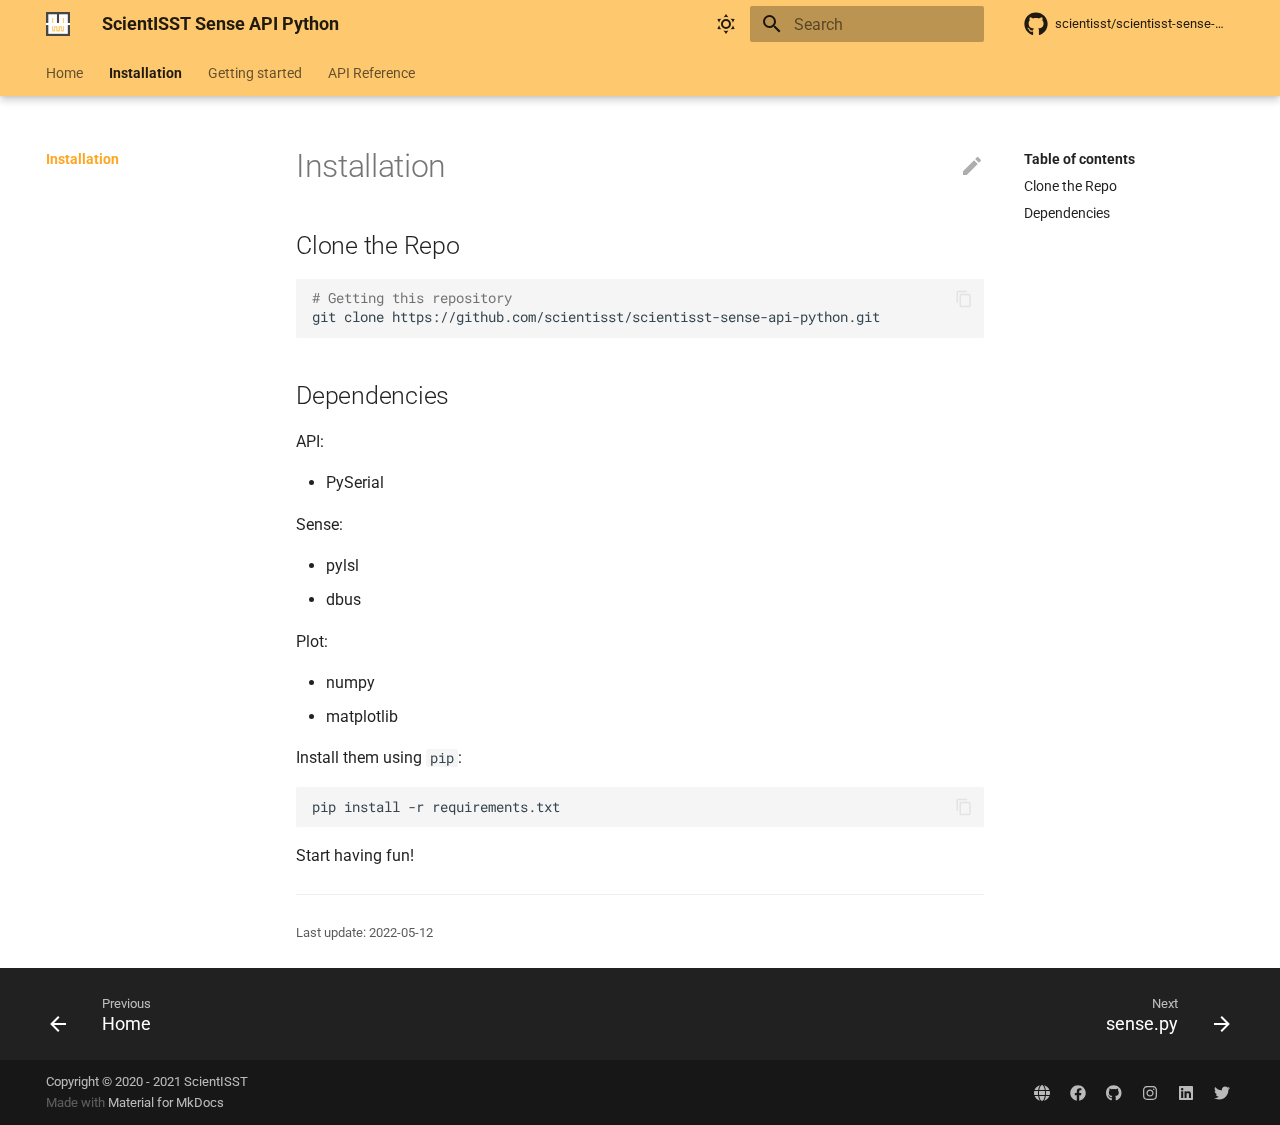
==== commit dcb66b90: "deploy: 4b304fe0ea0d773cc64ab3de8a86b6f0cde45d2f" ====
--- a/installation/index.html
+++ b/installation/index.html
@@ -9,7 +9,7 @@
       
       
       <link rel="icon" href="../img/favicon.ico">
-      <meta name="generator" content="mkdocs-1.3.0, mkdocs-material-8.2.16">
+      <meta name="generator" content="mkdocs-1.3.0, mkdocs-material-8.3.2">
     
     
       
@@ -17,11 +17,12 @@
       
     
     
-      <link rel="stylesheet" href="../assets/stylesheets/main.1c3799f8.min.css">
-      
-        
-        <link rel="stylesheet" href="../assets/stylesheets/palette.cc9b2e1e.min.css">
-        
+      <link rel="stylesheet" href="../assets/stylesheets/main.5d38496d.min.css">
+      
+        
+        <link rel="stylesheet" href="../assets/stylesheets/palette.cbb835fc.min.css">
+        
+      
       
     
     
@@ -618,6 +619,7 @@
 
               
             </article>
+            
           </div>
         </div>
         
@@ -625,7 +627,8 @@
       
         <footer class="md-footer">
   
-    <nav class="md-footer__inner md-grid" aria-label="Footer">
+    
+    <nav class="md-footer__inner md-grid" aria-label="Footer" >
       
         
         <a href=".." class="md-footer__link md-footer__link--prev" aria-label="Previous: Home" rel="prev">
@@ -742,10 +745,10 @@
     <div class="md-dialog" data-md-component="dialog">
       <div class="md-dialog__inner md-typeset"></div>
     </div>
-    <script id="__config" type="application/json">{"base": "..", "features": ["navigation.tabs", "navigation.tabs.sticky", "navigation.sections"], "search": "../assets/javascripts/workers/search.2a1c317c.min.js", "translations": {"clipboard.copied": "Copied to clipboard", "clipboard.copy": "Copy to clipboard", "search.config.lang": "en", "search.config.pipeline": "trimmer, stopWordFilter", "search.config.separator": "[\\s\\-]+", "search.placeholder": "Search", "search.result.more.one": "1 more on this page", "search.result.more.other": "# more on this page", "search.result.none": "No matching documents", "search.result.one": "1 matching document", "search.result.other": "# matching documents", "search.result.placeholder": "Type to start searching", "search.result.term.missing": "Missing", "select.version.title": "Select version"}}</script>
-    
-    
-      <script src="../assets/javascripts/bundle.3a4b43e5.min.js"></script>
+    <script id="__config" type="application/json">{"base": "..", "features": ["navigation.tabs", "navigation.tabs.sticky", "navigation.sections"], "search": "../assets/javascripts/workers/search.b028fd86.min.js", "translations": {"clipboard.copied": "Copied to clipboard", "clipboard.copy": "Copy to clipboard", "search.config.lang": "en", "search.config.pipeline": "trimmer, stopWordFilter", "search.config.separator": "[\\s\\-]+", "search.placeholder": "Search", "search.result.more.one": "1 more on this page", "search.result.more.other": "# more on this page", "search.result.none": "No matching documents", "search.result.one": "1 matching document", "search.result.other": "# matching documents", "search.result.placeholder": "Type to start searching", "search.result.term.missing": "Missing", "select.version.title": "Select version"}}</script>
+    
+    
+      <script src="../assets/javascripts/bundle.7f366e99.min.js"></script>
       
     
   </body>
--- a/assets/stylesheets/main.5d38496d.min.css
+++ b/assets/stylesheets/main.5d38496d.min.css
@@ -0,0 +1 @@
+@charset "UTF-8";html{-webkit-text-size-adjust:none;-moz-text-size-adjust:none;-ms-text-size-adjust:none;text-size-adjust:none;box-sizing:border-box}*,:after,:before{box-sizing:inherit}@media (prefers-reduced-motion){*,:after,:before{transition:none!important}}body{margin:0}a,button,input,label{-webkit-tap-highlight-color:transparent}a{color:inherit;text-decoration:none}hr{border:0;box-sizing:initial;display:block;height:.05rem;overflow:visible;padding:0}small{font-size:80%}sub,sup{line-height:1em}img{border-style:none}table{border-collapse:initial;border-spacing:0}td,th{font-weight:400;vertical-align:top}button{background:transparent;border:0;font-family:inherit;font-size:inherit;margin:0;padding:0}input{border:0;outline:none}:root,[data-md-color-scheme=default]{--md-default-fg-color:rgba(0,0,0,.87);--md-default-fg-color--light:rgba(0,0,0,.54);--md-default-fg-color--lighter:rgba(0,0,0,.32);--md-default-fg-color--lightest:rgba(0,0,0,.07);--md-default-bg-color:#fff;--md-default-bg-color--light:hsla(0,0%,100%,.7);--md-default-bg-color--lighter:hsla(0,0%,100%,.3);--md-default-bg-color--lightest:hsla(0,0%,100%,.12);--md-primary-fg-color:#4051b5;--md-primary-fg-color--light:#5d6cc0;--md-primary-fg-color--dark:#303fa1;--md-primary-bg-color:#fff;--md-primary-bg-color--light:hsla(0,0%,100%,.7);--md-accent-fg-color:#526cfe;--md-accent-fg-color--transparent:rgba(82,108,254,.1);--md-accent-bg-color:#fff;--md-accent-bg-color--light:hsla(0,0%,100%,.7);--md-code-fg-color:#36464e;--md-code-bg-color:#f5f5f5;--md-code-hl-color:rgba(255,255,0,.5);--md-code-hl-number-color:#d52a2a;--md-code-hl-special-color:#db1457;--md-code-hl-function-color:#a846b9;--md-code-hl-constant-color:#6e59d9;--md-code-hl-keyword-color:#3f6ec6;--md-code-hl-string-color:#1c7d4d;--md-code-hl-name-color:var(--md-code-fg-color);--md-code-hl-operator-color:var(--md-default-fg-color--light);--md-code-hl-punctuation-color:var(--md-default-fg-color--light);--md-code-hl-comment-color:var(--md-default-fg-color--light);--md-code-hl-generic-color:var(--md-default-fg-color--light);--md-code-hl-variable-color:var(--md-default-fg-color--light);--md-typeset-color:var(--md-default-fg-color);--md-typeset-a-color:var(--md-primary-fg-color);--md-typeset-mark-color:rgba(255,255,0,.5);--md-typeset-del-color:rgba(245,80,61,.15);--md-typeset-ins-color:rgba(11,213,112,.15);--md-typeset-kbd-color:#fafafa;--md-typeset-kbd-accent-color:#fff;--md-typeset-kbd-border-color:#b8b8b8;--md-typeset-table-color:rgba(0,0,0,.12);--md-admonition-fg-color:var(--md-default-fg-color);--md-admonition-bg-color:var(--md-default-bg-color);--md-footer-fg-color:#fff;--md-footer-fg-color--light:hsla(0,0%,100%,.7);--md-footer-fg-color--lighter:hsla(0,0%,100%,.3);--md-footer-bg-color:rgba(0,0,0,.87);--md-footer-bg-color--dark:rgba(0,0,0,.32);--md-shadow-z1:0 0.2rem 0.5rem rgba(0,0,0,.05),0 0 0.05rem rgba(0,0,0,.1);--md-shadow-z2:0 0.2rem 0.5rem rgba(0,0,0,.1),0 0 0.05rem rgba(0,0,0,.25);--md-shadow-z3:0 0.2rem 0.5rem rgba(0,0,0,.2),0 0 0.05rem rgba(0,0,0,.35)}.md-icon svg{fill:currentcolor;display:block;height:1.2rem;width:1.2rem}body{-webkit-font-smoothing:antialiased;-moz-osx-font-smoothing:grayscale;--md-text-font-family:var(--md-text-font,_),-apple-system,BlinkMacSystemFont,Helvetica,Arial,sans-serif;--md-code-font-family:var(--md-code-font,_),SFMono-Regular,Consolas,Menlo,monospace}body,input{font-feature-settings:"kern","liga";font-family:var(--md-text-font-family)}body,code,input,kbd,pre{color:var(--md-typeset-color)}code,kbd,pre{font-feature-settings:"kern";font-family:var(--md-code-font-family)}:root{--md-typeset-table-sort-icon:url('data:image/svg+xml;charset=utf-8,<svg xmlns="http://www.w3.org/2000/svg" viewBox="0 0 24 24"><path d="m18 21-4-4h3V7h-3l4-4 4 4h-3v10h3M2 19v-2h10v2M2 13v-2h7v2M2 7V5h4v2H2Z"/></svg>');--md-typeset-table-sort-icon--asc:url('data:image/svg+xml;charset=utf-8,<svg xmlns="http://www.w3.org/2000/svg" viewBox="0 0 24 24"><path d="M19 17h3l-4 4-4-4h3V3h2M2 17h10v2H2M6 5v2H2V5m0 6h7v2H2v-2Z"/></svg>');--md-typeset-table-sort-icon--desc:url('data:image/svg+xml;charset=utf-8,<svg xmlns="http://www.w3.org/2000/svg" viewBox="0 0 24 24"><path d="M19 7h3l-4-4-4 4h3v14h2M2 17h10v2H2M6 5v2H2V5m0 6h7v2H2v-2Z"/></svg>')}.md-typeset{-webkit-print-color-adjust:exact;color-adjust:exact;font-size:.8rem;line-height:1.6}@media print{.md-typeset{font-size:.68rem}}.md-typeset blockquote,.md-typeset dl,.md-typeset figure,.md-typeset ol,.md-typeset pre,.md-typeset ul{margin-bottom:1em;margin-top:1em}.md-typeset h1{color:var(--md-default-fg-color--light);font-size:2em;line-height:1.3;margin:0 0 1.25em}.md-typeset h1,.md-typeset h2{font-weight:300;letter-spacing:-.01em}.md-typeset h2{font-size:1.5625em;line-height:1.4;margin:1.6em 0 .64em}.md-typeset h3{font-size:1.25em;font-weight:400;letter-spacing:-.01em;line-height:1.5;margin:1.6em 0 .8em}.md-typeset h2+h3{margin-top:.8em}.md-typeset h4{font-weight:700;letter-spacing:-.01em;margin:1em 0}.md-typeset h5,.md-typeset h6{color:var(--md-default-fg-color--light);font-size:.8em;font-weight:700;letter-spacing:-.01em;margin:1.25em 0}.md-typeset h5{text-transform:uppercase}.md-typeset hr{border-bottom:.05rem solid var(--md-default-fg-color--lightest);display:flow-root;margin:1.5em 0}.md-typeset a{color:var(--md-typeset-a-color);word-break:break-word}.md-typeset a,.md-typeset a:before{transition:color 125ms}.md-typeset a:focus,.md-typeset a:hover{color:var(--md-accent-fg-color)}.md-typeset a:focus code,.md-typeset a:hover code{background-color:var(--md-accent-fg-color--transparent)}.md-typeset a code{color:currentcolor;transition:background-color 125ms}.md-typeset a.focus-visible{outline-color:var(--md-accent-fg-color);outline-offset:.2rem}.md-typeset code,.md-typeset kbd,.md-typeset pre{color:var(--md-code-fg-color);direction:ltr}@media print{.md-typeset code,.md-typeset kbd,.md-typeset pre{white-space:pre-wrap}}.md-typeset code{background-color:var(--md-code-bg-color);border-radius:.1rem;-webkit-box-decoration-break:clone;box-decoration-break:clone;font-size:.85em;padding:0 .2941176471em;word-break:break-word}.md-typeset code:not(.focus-visible){-webkit-tap-highlight-color:transparent;outline:none}.md-typeset pre{display:flow-root;line-height:1.4;position:relative}.md-typeset pre>code{-webkit-box-decoration-break:slice;box-decoration-break:slice;box-shadow:none;display:block;margin:0;outline-color:var(--md-accent-fg-color);overflow:auto;padding:.7720588235em 1.1764705882em;scrollbar-color:var(--md-default-fg-color--lighter) transparent;scrollbar-width:thin;touch-action:auto;word-break:normal}.md-typeset pre>code:hover{scrollbar-color:var(--md-accent-fg-color) transparent}.md-typeset pre>code::-webkit-scrollbar{height:.2rem;width:.2rem}.md-typeset pre>code::-webkit-scrollbar-thumb{background-color:var(--md-default-fg-color--lighter)}.md-typeset pre>code::-webkit-scrollbar-thumb:hover{background-color:var(--md-accent-fg-color)}.md-typeset kbd{background-color:var(--md-typeset-kbd-color);border-radius:.1rem;box-shadow:0 .1rem 0 .05rem var(--md-typeset-kbd-border-color),0 .1rem 0 var(--md-typeset-kbd-border-color),0 -.1rem .2rem var(--md-typeset-kbd-accent-color) inset;color:var(--md-default-fg-color);display:inline-block;font-size:.75em;padding:0 .6666666667em;vertical-align:text-top;word-break:break-word}.md-typeset mark{background-color:var(--md-typeset-mark-color);-webkit-box-decoration-break:clone;box-decoration-break:clone;color:inherit;word-break:break-word}.md-typeset abbr{border-bottom:.05rem dotted var(--md-default-fg-color--light);cursor:help;text-decoration:none}@media (hover:none){.md-typeset abbr{position:relative}.md-typeset abbr[title]:-webkit-any(:focus,:hover):after{background-color:var(--md-default-fg-color);border-radius:.1rem;box-shadow:var(--md-shadow-z3);color:var(--md-default-bg-color);content:attr(title);display:inline-block;font-size:.7rem;margin-top:2em;max-width:80%;min-width:-webkit-max-content;min-width:max-content;padding:.2rem .3rem;position:absolute;width:auto}.md-typeset abbr[title]:-moz-any(:focus,:hover):after{background-color:var(--md-default-fg-color);border-radius:.1rem;box-shadow:var(--md-shadow-z3);color:var(--md-default-bg-color);content:attr(title);display:inline-block;font-size:.7rem;margin-top:2em;max-width:80%;min-width:-moz-max-content;min-width:max-content;padding:.2rem .3rem;position:absolute;width:auto}[dir=ltr] .md-typeset abbr[title]:-webkit-any(:focus,:hover):after{left:0}[dir=ltr] .md-typeset abbr[title]:-moz-any(:focus,:hover):after{left:0}[dir=ltr] .md-typeset abbr[title]:is(:focus,:hover):after{left:0}[dir=rtl] .md-typeset abbr[title]:-webkit-any(:focus,:hover):after{right:0}[dir=rtl] .md-typeset abbr[title]:-moz-any(:focus,:hover):after{right:0}[dir=rtl] .md-typeset abbr[title]:is(:focus,:hover):after{right:0}.md-typeset abbr[title]:is(:focus,:hover):after{background-color:var(--md-default-fg-color);border-radius:.1rem;box-shadow:var(--md-shadow-z3);color:var(--md-default-bg-color);content:attr(title);display:inline-block;font-size:.7rem;margin-top:2em;max-width:80%;min-width:-webkit-max-content;min-width:-moz-max-content;min-width:max-content;padding:.2rem .3rem;position:absolute;width:auto}}.md-typeset small{opacity:.75}[dir=ltr] .md-typeset sub,[dir=ltr] .md-typeset sup{margin-left:.078125em}[dir=rtl] .md-typeset sub,[dir=rtl] .md-typeset sup{margin-right:.078125em}[dir=ltr] .md-typeset blockquote{padding-left:.6rem}[dir=rtl] .md-typeset blockquote{padding-right:.6rem}[dir=ltr] .md-typeset blockquote{border-left:.2rem solid var(--md-default-fg-color--lighter)}[dir=rtl] .md-typeset blockquote{border-right:.2rem solid var(--md-default-fg-color--lighter)}.md-typeset blockquote{color:var(--md-default-fg-color--light);margin-left:0;margin-right:0}.md-typeset ul{list-style-type:disc}[dir=ltr] .md-typeset ol,[dir=ltr] .md-typeset ul{margin-left:.625em}[dir=rtl] .md-typeset ol,[dir=rtl] .md-typeset ul{margin-right:.625em}.md-typeset ol,.md-typeset ul{padding:0}.md-typeset ol:not([hidden]),.md-typeset ul:not([hidden]){display:flow-root}.md-typeset ol ol,.md-typeset ul ol{list-style-type:lower-alpha}.md-typeset ol ol ol,.md-typeset ul ol ol{list-style-type:lower-roman}[dir=ltr] .md-typeset ol li,[dir=ltr] .md-typeset ul li{margin-left:1.25em}[dir=rtl] .md-typeset ol li,[dir=rtl] .md-typeset ul li{margin-right:1.25em}.md-typeset ol li,.md-typeset ul li{margin-bottom:.5em}.md-typeset ol li blockquote,.md-typeset ol li p,.md-typeset ul li blockquote,.md-typeset ul li p{margin:.5em 0}.md-typeset ol li:last-child,.md-typeset ul li:last-child{margin-bottom:0}.md-typeset ol li :-webkit-any(ul,ol),.md-typeset ul li :-webkit-any(ul,ol){margin-bottom:.5em;margin-top:.5em}.md-typeset ol li :-moz-any(ul,ol),.md-typeset ul li :-moz-any(ul,ol){margin-bottom:.5em;margin-top:.5em}[dir=ltr] .md-typeset ol li :-webkit-any(ul,ol),[dir=ltr] .md-typeset ul li :-webkit-any(ul,ol){margin-left:.625em}[dir=ltr] .md-typeset ol li :-moz-any(ul,ol),[dir=ltr] .md-typeset ul li :-moz-any(ul,ol){margin-left:.625em}[dir=ltr] .md-typeset ol li :is(ul,ol),[dir=ltr] .md-typeset ul li :is(ul,ol){margin-left:.625em}[dir=rtl] .md-typeset ol li :-webkit-any(ul,ol),[dir=rtl] .md-typeset ul li :-webkit-any(ul,ol){margin-right:.625em}[dir=rtl] .md-typeset ol li :-moz-any(ul,ol),[dir=rtl] .md-typeset ul li :-moz-any(ul,ol){margin-right:.625em}[dir=rtl] .md-typeset ol li :is(ul,ol),[dir=rtl] .md-typeset ul li :is(ul,ol){margin-right:.625em}.md-typeset ol li :is(ul,ol),.md-typeset ul li :is(ul,ol){margin-bottom:.5em;margin-top:.5em}[dir=ltr] .md-typeset dd{margin-left:1.875em}[dir=rtl] .md-typeset dd{margin-right:1.875em}.md-typeset dd{margin-bottom:1.5em;margin-top:1em}.md-typeset img,.md-typeset svg{height:auto;max-width:100%}.md-typeset img[align=left],.md-typeset svg[align=left]{margin:1em 1em 1em 0}.md-typeset img[align=right],.md-typeset svg[align=right]{margin:1em 0 1em 1em}.md-typeset img[align]:only-child,.md-typeset svg[align]:only-child{margin-top:0}.md-typeset img[src$="#gh-dark-mode-only"],.md-typeset img[src$="#only-dark"]{display:none}.md-typeset figure{display:flow-root;margin:1em auto;max-width:100%;text-align:center;width:-webkit-fit-content;width:-moz-fit-content;width:fit-content}.md-typeset figure img{display:block}.md-typeset figcaption{font-style:italic;margin:1em auto;max-width:24rem}.md-typeset iframe{max-width:100%}.md-typeset table:not([class]){background-color:var(--md-default-bg-color);border:.05rem solid var(--md-typeset-table-color);border-radius:.1rem;display:inline-block;font-size:.64rem;max-width:100%;overflow:auto;touch-action:auto}@media print{.md-typeset table:not([class]){display:table}}.md-typeset table:not([class])+*{margin-top:1.5em}.md-typeset table:not([class]) :-webkit-any(th,td)>:first-child{margin-top:0}.md-typeset table:not([class]) :-moz-any(th,td)>:first-child{margin-top:0}.md-typeset table:not([class]) :is(th,td)>:first-child{margin-top:0}.md-typeset table:not([class]) :-webkit-any(th,td)>:last-child{margin-bottom:0}.md-typeset table:not([class]) :-moz-any(th,td)>:last-child{margin-bottom:0}.md-typeset table:not([class]) :is(th,td)>:last-child{margin-bottom:0}.md-typeset table:not([class]) :-webkit-any(th,td):not([align]){text-align:left}.md-typeset table:not([class]) :-moz-any(th,td):not([align]){text-align:left}.md-typeset table:not([class]) :is(th,td):not([align]){text-align:left}[dir=rtl] .md-typeset table:not([class]) :-webkit-any(th,td):not([align]){text-align:right}[dir=rtl] .md-typeset table:not([class]) :-moz-any(th,td):not([align]){text-align:right}[dir=rtl] .md-typeset table:not([class]) :is(th,td):not([align]){text-align:right}.md-typeset table:not([class]) th{font-weight:700;min-width:5rem;padding:.9375em 1.25em;vertical-align:top}.md-typeset table:not([class]) th a{color:inherit}.md-typeset table:not([class]) td{border-top:.05rem solid var(--md-typeset-table-color);padding:.9375em 1.25em;vertical-align:top}.md-typeset table:not([class]) tbody tr{transition:background-color 125ms}.md-typeset table:not([class]) tbody tr:hover{background-color:rgba(0,0,0,.035);box-shadow:0 .05rem 0 var(--md-default-bg-color) inset}.md-typeset table:not([class]) a{word-break:normal}.md-typeset table th[role=columnheader]{cursor:pointer}[dir=ltr] .md-typeset table th[role=columnheader]:after{margin-left:.5em}[dir=rtl] .md-typeset table th[role=columnheader]:after{margin-right:.5em}.md-typeset table th[role=columnheader]:after{content:"";display:inline-block;height:1.2em;-webkit-mask-image:var(--md-typeset-table-sort-icon);mask-image:var(--md-typeset-table-sort-icon);-webkit-mask-repeat:no-repeat;mask-repeat:no-repeat;-webkit-mask-size:contain;mask-size:contain;transition:background-color 125ms;vertical-align:text-bottom;width:1.2em}.md-typeset table th[role=columnheader]:hover:after{background-color:var(--md-default-fg-color--lighter)}.md-typeset table th[role=columnheader][aria-sort=ascending]:after{background-color:var(--md-default-fg-color--light);-webkit-mask-image:var(--md-typeset-table-sort-icon--asc);mask-image:var(--md-typeset-table-sort-icon--asc)}.md-typeset table th[role=columnheader][aria-sort=descending]:after{background-color:var(--md-default-fg-color--light);-webkit-mask-image:var(--md-typeset-table-sort-icon--desc);mask-image:var(--md-typeset-table-sort-icon--desc)}.md-typeset__scrollwrap{margin:1em -.8rem;overflow-x:auto;touch-action:auto}.md-typeset__table{display:inline-block;margin-bottom:.5em;padding:0 .8rem}@media print{.md-typeset__table{display:block}}html .md-typeset__table table{display:table;margin:0;overflow:hidden;width:100%}@media screen and (max-width:44.9375em){.md-content__inner>pre{margin:1em -.8rem}.md-content__inner>pre code{border-radius:0}}.md-banner{background-color:var(--md-footer-bg-color);color:var(--md-footer-fg-color);overflow:auto}@media print{.md-banner{display:none}}.md-banner--warning{background:var(--md-typeset-mark-color);color:var(--md-default-fg-color)}.md-banner__inner{font-size:.7rem;margin:.6rem auto;padding:0 .8rem}html{font-size:125%;height:100%;overflow-x:hidden}@media screen and (min-width:100em){html{font-size:137.5%}}@media screen and (min-width:125em){html{font-size:150%}}body{background-color:var(--md-default-bg-color);display:flex;flex-direction:column;font-size:.5rem;min-height:100%;position:relative;width:100%}@media print{body{display:block}}@media screen and (max-width:59.9375em){body[data-md-scrolllock]{position:fixed}}.md-grid{margin-left:auto;margin-right:auto;max-width:61rem}.md-container{display:flex;flex-direction:column;flex-grow:1}@media print{.md-container{display:block}}.md-main{flex-grow:1}.md-main__inner{display:flex;height:100%;margin-top:1.5rem}.md-ellipsis{overflow:hidden;text-overflow:ellipsis;white-space:nowrap}.md-toggle{display:none}.md-option{height:0;opacity:0;position:absolute;width:0}.md-option:checked+label:not([hidden]){display:block}.md-option.focus-visible+label{outline-color:var(--md-accent-fg-color);outline-style:auto}.md-skip{background-color:var(--md-default-fg-color);border-radius:.1rem;color:var(--md-default-bg-color);font-size:.64rem;margin:.5rem;opacity:0;outline-color:var(--md-accent-fg-color);padding:.3rem .5rem;position:fixed;transform:translateY(.4rem);z-index:-1}.md-skip:focus{opacity:1;transform:translateY(0);transition:transform .25s cubic-bezier(.4,0,.2,1),opacity 175ms 75ms;z-index:10}@page{margin:25mm}:root{--md-clipboard-icon:url('data:image/svg+xml;charset=utf-8,<svg xmlns="http://www.w3.org/2000/svg" viewBox="0 0 24 24"><path d="M19 21H8V7h11m0-2H8a2 2 0 0 0-2 2v14a2 2 0 0 0 2 2h11a2 2 0 0 0 2-2V7a2 2 0 0 0-2-2m-3-4H4a2 2 0 0 0-2 2v14h2V3h12V1Z"/></svg>')}.md-clipboard{border-radius:.1rem;color:var(--md-default-fg-color--lightest);cursor:pointer;height:1.5em;outline-color:var(--md-accent-fg-color);outline-offset:.1rem;position:absolute;right:.5em;top:.5em;transition:color .25s;width:1.5em;z-index:1}@media print{.md-clipboard{display:none}}.md-clipboard:not(.focus-visible){-webkit-tap-highlight-color:transparent;outline:none}:hover>.md-clipboard{color:var(--md-default-fg-color--light)}.md-clipboard:-webkit-any(:focus,:hover){color:var(--md-accent-fg-color)}.md-clipboard:-moz-any(:focus,:hover){color:var(--md-accent-fg-color)}.md-clipboard:is(:focus,:hover){color:var(--md-accent-fg-color)}.md-clipboard:after{background-color:currentcolor;content:"";display:block;height:1.125em;margin:0 auto;-webkit-mask-image:var(--md-clipboard-icon);mask-image:var(--md-clipboard-icon);-webkit-mask-repeat:no-repeat;mask-repeat:no-repeat;-webkit-mask-size:contain;mask-size:contain;width:1.125em}.md-clipboard--inline{cursor:pointer}.md-clipboard--inline code{transition:color .25s,background-color .25s}.md-clipboard--inline:-webkit-any(:focus,:hover) code{background-color:var(--md-accent-fg-color--transparent);color:var(--md-accent-fg-color)}.md-clipboard--inline:-moz-any(:focus,:hover) code{background-color:var(--md-accent-fg-color--transparent);color:var(--md-accent-fg-color)}.md-clipboard--inline:is(:focus,:hover) code{background-color:var(--md-accent-fg-color--transparent);color:var(--md-accent-fg-color)}.md-content{flex-grow:1;min-width:0}.md-content__inner{margin:0 .8rem 1.2rem;padding-top:.6rem}@media screen and (min-width:76.25em){[dir=ltr] .md-sidebar--primary:not([hidden])~.md-content>.md-content__inner{margin-left:1.2rem}[dir=ltr] .md-sidebar--secondary:not([hidden])~.md-content>.md-content__inner,[dir=rtl] .md-sidebar--primary:not([hidden])~.md-content>.md-content__inner{margin-right:1.2rem}[dir=rtl] .md-sidebar--secondary:not([hidden])~.md-content>.md-content__inner{margin-left:1.2rem}}.md-content__inner:before{content:"";display:block;height:.4rem}.md-content__inner>:last-child{margin-bottom:0}[dir=ltr] .md-content__button{margin-left:.4rem}[dir=rtl] .md-content__button{margin-right:.4rem}.md-content__button{float:right;margin:.4rem 0;padding:0}@media print{.md-content__button{display:none}}[dir=rtl] .md-content__button{float:left}.md-typeset .md-content__button{color:var(--md-default-fg-color--lighter)}.md-content__button svg{display:inline;vertical-align:top}[dir=rtl] .md-content__button svg{transform:scaleX(-1)}[dir=ltr] .md-dialog{right:.8rem}[dir=rtl] .md-dialog{left:.8rem}.md-dialog{background-color:var(--md-default-fg-color);border-radius:.1rem;bottom:.8rem;box-shadow:var(--md-shadow-z3);min-width:11.1rem;opacity:0;padding:.4rem .6rem;pointer-events:none;position:fixed;transform:translateY(100%);transition:transform 0ms .4s,opacity .4s;z-index:4}@media print{.md-dialog{display:none}}.md-dialog--active{opacity:1;pointer-events:auto;transform:translateY(0);transition:transform .4s cubic-bezier(.075,.85,.175,1),opacity .4s}.md-dialog__inner{color:var(--md-default-bg-color);font-size:.7rem}.md-footer{background-color:var(--md-footer-bg-color);color:var(--md-footer-fg-color)}@media print{.md-footer{display:none}}.md-footer__inner{justify-content:space-between;overflow:auto;padding:.2rem}.md-footer__inner:not([hidden]){display:flex}.md-footer__link{display:flex;flex-grow:0.01;outline-color:var(--md-accent-fg-color);overflow:hidden;padding-bottom:.4rem;padding-top:1.4rem;transition:opacity .25s}.md-footer__link:-webkit-any(:focus,:hover){opacity:.7}.md-footer__link:-moz-any(:focus,:hover){opacity:.7}.md-footer__link:is(:focus,:hover){opacity:.7}[dir=rtl] .md-footer__link svg{transform:scaleX(-1)}@media screen and (max-width:44.9375em){.md-footer__link--prev .md-footer__title{display:none}}[dir=ltr] .md-footer__link--next{margin-left:auto}[dir=rtl] .md-footer__link--next{margin-right:auto}.md-footer__link--next{text-align:right}[dir=rtl] .md-footer__link--next{text-align:left}.md-footer__title{flex-grow:1;font-size:.9rem;line-height:2.4rem;max-width:calc(100% - 2.4rem);padding:0 1rem;position:relative;white-space:nowrap}.md-footer__button{margin:.2rem;padding:.4rem}.md-footer__direction{font-size:.64rem;left:0;margin-top:-1rem;opacity:.7;padding:0 1rem;position:absolute;right:0}.md-footer-meta{background-color:var(--md-footer-bg-color--dark)}.md-footer-meta__inner{display:flex;flex-wrap:wrap;justify-content:space-between;padding:.2rem}html .md-footer-meta.md-typeset a{color:var(--md-footer-fg-color--light)}html .md-footer-meta.md-typeset a:-webkit-any(:focus,:hover){color:var(--md-footer-fg-color)}html .md-footer-meta.md-typeset a:-moz-any(:focus,:hover){color:var(--md-footer-fg-color)}html .md-footer-meta.md-typeset a:is(:focus,:hover){color:var(--md-footer-fg-color)}.md-copyright{color:var(--md-footer-fg-color--lighter);font-size:.64rem;margin:auto .6rem;padding:.4rem 0;width:100%}@media screen and (min-width:45em){.md-copyright{width:auto}}.md-copyright__highlight{color:var(--md-footer-fg-color--light)}.md-social{margin:0 .4rem;padding:.2rem 0 .6rem}@media screen and (min-width:45em){.md-social{padding:.6rem 0}}.md-social__link{display:inline-block;height:1.6rem;text-align:center;width:1.6rem}.md-social__link:before{line-height:1.9}.md-social__link svg{fill:currentcolor;max-height:.8rem;vertical-align:-25%}.md-typeset .md-button{border:.1rem solid;border-radius:.1rem;color:var(--md-primary-fg-color);cursor:pointer;display:inline-block;font-weight:700;padding:.625em 2em;transition:color 125ms,background-color 125ms,border-color 125ms}.md-typeset .md-button--primary{background-color:var(--md-primary-fg-color);border-color:var(--md-primary-fg-color);color:var(--md-primary-bg-color)}.md-typeset .md-button:-webkit-any(:focus,:hover){background-color:var(--md-accent-fg-color);border-color:var(--md-accent-fg-color);color:var(--md-accent-bg-color)}.md-typeset .md-button:-moz-any(:focus,:hover){background-color:var(--md-accent-fg-color);border-color:var(--md-accent-fg-color);color:var(--md-accent-bg-color)}.md-typeset .md-button:is(:focus,:hover){background-color:var(--md-accent-fg-color);border-color:var(--md-accent-fg-color);color:var(--md-accent-bg-color)}[dir=ltr] .md-typeset .md-input{border-top-left-radius:.1rem}[dir=ltr] .md-typeset .md-input,[dir=rtl] .md-typeset .md-input{border-top-right-radius:.1rem}[dir=rtl] .md-typeset .md-input{border-top-left-radius:.1rem}.md-typeset .md-input{border-bottom:.1rem solid var(--md-default-fg-color--lighter);box-shadow:var(--md-shadow-z1);font-size:.8rem;height:1.8rem;padding:0 .6rem;transition:border .25s,box-shadow .25s}.md-typeset .md-input:-webkit-any(:focus,:hover){border-bottom-color:var(--md-accent-fg-color);box-shadow:var(--md-shadow-z2)}.md-typeset .md-input:-moz-any(:focus,:hover){border-bottom-color:var(--md-accent-fg-color);box-shadow:var(--md-shadow-z2)}.md-typeset .md-input:is(:focus,:hover){border-bottom-color:var(--md-accent-fg-color);box-shadow:var(--md-shadow-z2)}.md-typeset .md-input--stretch{width:100%}.md-header{background-color:var(--md-primary-fg-color);box-shadow:0 0 .2rem transparent,0 .2rem .4rem transparent;color:var(--md-primary-bg-color);left:0;position:-webkit-sticky;position:sticky;right:0;top:0;z-index:4}@media print{.md-header{display:none}}.md-header--shadow{box-shadow:0 0 .2rem rgba(0,0,0,.1),0 .2rem .4rem rgba(0,0,0,.2);transition:transform .25s cubic-bezier(.1,.7,.1,1),box-shadow .25s}.md-header--hidden{transform:translateY(-100%);transition:transform .25s cubic-bezier(.8,0,.6,1),box-shadow .25s}.md-header__inner{align-items:center;display:flex;padding:0 .2rem}.md-header__button{color:currentcolor;cursor:pointer;margin:.2rem;outline-color:var(--md-accent-fg-color);padding:.4rem;position:relative;transition:opacity .25s;vertical-align:middle;z-index:1}.md-header__button:hover{opacity:.7}.md-header__button:not([hidden]){display:inline-block}.md-header__button:not(.focus-visible){-webkit-tap-highlight-color:transparent;outline:none}.md-header__button.md-logo{margin:.2rem;padding:.4rem}@media screen and (max-width:76.1875em){.md-header__button.md-logo{display:none}}.md-header__button.md-logo :-webkit-any(img,svg){fill:currentcolor;display:block;height:1.2rem;width:auto}.md-header__button.md-logo :-moz-any(img,svg){fill:currentcolor;display:block;height:1.2rem;width:auto}.md-header__button.md-logo :is(img,svg){fill:currentcolor;display:block;height:1.2rem;width:auto}@media screen and (min-width:60em){.md-header__button[for=__search]{display:none}}.no-js .md-header__button[for=__search]{display:none}[dir=rtl] .md-header__button[for=__search] svg{transform:scaleX(-1)}@media screen and (min-width:76.25em){.md-header__button[for=__drawer]{display:none}}.md-header__topic{display:flex;max-width:100%;position:absolute;transition:transform .4s cubic-bezier(.1,.7,.1,1),opacity .15s;white-space:nowrap}.md-header__topic+.md-header__topic{opacity:0;pointer-events:none;transform:translateX(1.25rem);transition:transform .4s cubic-bezier(1,.7,.1,.1),opacity .15s;z-index:-1}[dir=rtl] .md-header__topic+.md-header__topic{transform:translateX(-1.25rem)}.md-header__topic:first-child{font-weight:700}[dir=ltr] .md-header__title{margin-right:.4rem}[dir=rtl] .md-header__title{margin-left:.4rem}[dir=ltr] .md-header__title{margin-left:1rem}[dir=rtl] .md-header__title{margin-right:1rem}.md-header__title{flex-grow:1;font-size:.9rem;height:2.4rem;line-height:2.4rem}.md-header__title--active .md-header__topic{opacity:0;pointer-events:none;transform:translateX(-1.25rem);transition:transform .4s cubic-bezier(1,.7,.1,.1),opacity .15s;z-index:-1}[dir=rtl] .md-header__title--active .md-header__topic{transform:translateX(1.25rem)}.md-header__title--active .md-header__topic+.md-header__topic{opacity:1;pointer-events:auto;transform:translateX(0);transition:transform .4s cubic-bezier(.1,.7,.1,1),opacity .15s;z-index:0}.md-header__title>.md-header__ellipsis{height:100%;position:relative;width:100%}.md-header__option{display:flex;flex-shrink:0;max-width:100%;transition:max-width 0ms .25s,opacity .25s .25s;white-space:nowrap}[data-md-toggle=search]:checked~.md-header .md-header__option{max-width:0;opacity:0;transition:max-width 0ms,opacity 0ms}.md-header__source{display:none}@media screen and (min-width:60em){[dir=ltr] .md-header__source{margin-left:1rem}[dir=rtl] .md-header__source{margin-right:1rem}.md-header__source{display:block;max-width:11.7rem;width:11.7rem}}@media screen and (min-width:76.25em){[dir=ltr] .md-header__source{margin-left:1.4rem}[dir=rtl] .md-header__source{margin-right:1.4rem}}:root{--md-nav-icon--prev:url('data:image/svg+xml;charset=utf-8,<svg xmlns="http://www.w3.org/2000/svg" viewBox="0 0 24 24"><path d="M20 11v2H8l5.5 5.5-1.42 1.42L4.16 12l7.92-7.92L13.5 5.5 8 11h12Z"/></svg>');--md-nav-icon--next:url('data:image/svg+xml;charset=utf-8,<svg xmlns="http://www.w3.org/2000/svg" viewBox="0 0 24 24"><path d="M8.59 16.58 13.17 12 8.59 7.41 10 6l6 6-6 6-1.41-1.42Z"/></svg>');--md-toc-icon:url('data:image/svg+xml;charset=utf-8,<svg xmlns="http://www.w3.org/2000/svg" viewBox="0 0 24 24"><path d="M3 9h14V7H3v2m0 4h14v-2H3v2m0 4h14v-2H3v2m16 0h2v-2h-2v2m0-10v2h2V7h-2m0 6h2v-2h-2v2Z"/></svg>')}.md-nav{font-size:.7rem;line-height:1.3}.md-nav__title{display:block;font-weight:700;overflow:hidden;padding:0 .6rem;text-overflow:ellipsis}.md-nav__title .md-nav__button{display:none}.md-nav__title .md-nav__button img{height:100%;width:auto}.md-nav__title .md-nav__button.md-logo :-webkit-any(img,svg){fill:currentcolor;display:block;height:2.4rem;max-width:100%;object-fit:contain;width:auto}.md-nav__title .md-nav__button.md-logo :-moz-any(img,svg){fill:currentcolor;display:block;height:2.4rem;max-width:100%;object-fit:contain;width:auto}.md-nav__title .md-nav__button.md-logo :is(img,svg){fill:currentcolor;display:block;height:2.4rem;max-width:100%;object-fit:contain;width:auto}.md-nav__list{list-style:none;margin:0;padding:0}.md-nav__item{padding:0 .6rem}[dir=ltr] .md-nav__item .md-nav__item{padding-right:0}[dir=rtl] .md-nav__item .md-nav__item{padding-left:0}.md-nav__link{align-items:center;cursor:pointer;display:flex;justify-content:space-between;margin-top:.625em;overflow:hidden;scroll-snap-align:start;text-overflow:ellipsis;transition:color 125ms}.md-nav__link--passed{color:var(--md-default-fg-color--light)}.md-nav__item .md-nav__link--active{color:var(--md-typeset-a-color)}.md-nav__item .md-nav__link--index [href]{width:100%}.md-nav__link:-webkit-any(:focus,:hover){color:var(--md-accent-fg-color)}.md-nav__link:-moz-any(:focus,:hover){color:var(--md-accent-fg-color)}.md-nav__link:is(:focus,:hover){color:var(--md-accent-fg-color)}.md-nav__link.focus-visible{outline-color:var(--md-accent-fg-color);outline-offset:.2rem}.md-nav--primary .md-nav__link[for=__toc]{display:none}.md-nav--primary .md-nav__link[for=__toc] .md-icon:after{background-color:currentcolor;display:block;height:100%;-webkit-mask-image:var(--md-toc-icon);mask-image:var(--md-toc-icon);width:100%}.md-nav--primary .md-nav__link[for=__toc]~.md-nav{display:none}.md-nav__link>*{cursor:pointer;display:flex}.md-nav__icon{flex-shrink:0}.md-nav__source{display:none}@media screen and (max-width:76.1875em){.md-nav--primary,.md-nav--primary .md-nav{background-color:var(--md-default-bg-color);display:flex;flex-direction:column;height:100%;left:0;position:absolute;right:0;top:0;z-index:1}.md-nav--primary :-webkit-any(.md-nav__title,.md-nav__item){font-size:.8rem;line-height:1.5}.md-nav--primary :-moz-any(.md-nav__title,.md-nav__item){font-size:.8rem;line-height:1.5}.md-nav--primary :is(.md-nav__title,.md-nav__item){font-size:.8rem;line-height:1.5}.md-nav--primary .md-nav__title{background-color:var(--md-default-fg-color--lightest);color:var(--md-default-fg-color--light);cursor:pointer;height:5.6rem;line-height:2.4rem;padding:3rem .8rem .2rem;position:relative;white-space:nowrap}[dir=ltr] .md-nav--primary .md-nav__title .md-nav__icon{left:.4rem}[dir=rtl] .md-nav--primary .md-nav__title .md-nav__icon{right:.4rem}.md-nav--primary .md-nav__title .md-nav__icon{display:block;height:1.2rem;margin:.2rem;position:absolute;top:.4rem;width:1.2rem}.md-nav--primary .md-nav__title .md-nav__icon:after{background-color:currentcolor;content:"";display:block;height:100%;-webkit-mask-image:var(--md-nav-icon--prev);mask-image:var(--md-nav-icon--prev);-webkit-mask-repeat:no-repeat;mask-repeat:no-repeat;-webkit-mask-size:contain;mask-size:contain;width:100%}.md-nav--primary .md-nav__title~.md-nav__list{background-color:var(--md-default-bg-color);box-shadow:0 .05rem 0 var(--md-default-fg-color--lightest) inset;overflow-y:auto;-ms-scroll-snap-type:y mandatory;scroll-snap-type:y mandatory;touch-action:pan-y}.md-nav--primary .md-nav__title~.md-nav__list>:first-child{border-top:0}.md-nav--primary .md-nav__title[for=__drawer]{background-color:var(--md-primary-fg-color);color:var(--md-primary-bg-color);font-weight:700}.md-nav--primary .md-nav__title .md-logo{display:block;left:.2rem;margin:.2rem;padding:.4rem;position:absolute;right:.2rem;top:.2rem}.md-nav--primary .md-nav__list{flex:1}.md-nav--primary .md-nav__item{border-top:.05rem solid var(--md-default-fg-color--lightest);padding:0}.md-nav--primary .md-nav__item--active>.md-nav__link{color:var(--md-typeset-a-color)}.md-nav--primary .md-nav__item--active>.md-nav__link:-webkit-any(:focus,:hover){color:var(--md-accent-fg-color)}.md-nav--primary .md-nav__item--active>.md-nav__link:-moz-any(:focus,:hover){color:var(--md-accent-fg-color)}.md-nav--primary .md-nav__item--active>.md-nav__link:is(:focus,:hover){color:var(--md-accent-fg-color)}.md-nav--primary .md-nav__link{margin-top:0;padding:.6rem .8rem}[dir=ltr] .md-nav--primary .md-nav__link .md-nav__icon{margin-right:-.2rem}[dir=rtl] .md-nav--primary .md-nav__link .md-nav__icon{margin-left:-.2rem}.md-nav--primary .md-nav__link .md-nav__icon{font-size:1.2rem;height:1.2rem;width:1.2rem}.md-nav--primary .md-nav__link .md-nav__icon:after{background-color:currentcolor;content:"";display:block;height:100%;-webkit-mask-image:var(--md-nav-icon--next);mask-image:var(--md-nav-icon--next);-webkit-mask-repeat:no-repeat;mask-repeat:no-repeat;-webkit-mask-size:contain;mask-size:contain;width:100%}[dir=rtl] .md-nav--primary .md-nav__icon:after{transform:scale(-1)}.md-nav--primary .md-nav--secondary .md-nav{background-color:initial;position:static}[dir=ltr] .md-nav--primary .md-nav--secondary .md-nav .md-nav__link{padding-left:1.4rem}[dir=rtl] .md-nav--primary .md-nav--secondary .md-nav .md-nav__link{padding-right:1.4rem}[dir=ltr] .md-nav--primary .md-nav--secondary .md-nav .md-nav .md-nav__link{padding-left:2rem}[dir=rtl] .md-nav--primary .md-nav--secondary .md-nav .md-nav .md-nav__link{padding-right:2rem}[dir=ltr] .md-nav--primary .md-nav--secondary .md-nav .md-nav .md-nav .md-nav__link{padding-left:2.6rem}[dir=rtl] .md-nav--primary .md-nav--secondary .md-nav .md-nav .md-nav .md-nav__link{padding-right:2.6rem}[dir=ltr] .md-nav--primary .md-nav--secondary .md-nav .md-nav .md-nav .md-nav .md-nav__link{padding-left:3.2rem}[dir=rtl] .md-nav--primary .md-nav--secondary .md-nav .md-nav .md-nav .md-nav .md-nav__link{padding-right:3.2rem}.md-nav--secondary{background-color:initial}.md-nav__toggle~.md-nav{display:flex;opacity:0;transform:translateX(100%);transition:transform .25s cubic-bezier(.8,0,.6,1),opacity 125ms 50ms}[dir=rtl] .md-nav__toggle~.md-nav{transform:translateX(-100%)}.md-nav__toggle:checked~.md-nav{opacity:1;transform:translateX(0);transition:transform .25s cubic-bezier(.4,0,.2,1),opacity 125ms 125ms}.md-nav__toggle:checked~.md-nav>.md-nav__list{-webkit-backface-visibility:hidden;backface-visibility:hidden}}@media screen and (max-width:59.9375em){.md-nav--primary .md-nav__link[for=__toc]{display:flex}.md-nav--primary .md-nav__link[for=__toc] .md-icon:after{content:""}.md-nav--primary .md-nav__link[for=__toc]+.md-nav__link{display:none}.md-nav--primary .md-nav__link[for=__toc]~.md-nav{display:flex}.md-nav__source{background-color:var(--md-primary-fg-color--dark);color:var(--md-primary-bg-color);display:block;padding:0 .2rem}}@media screen and (min-width:60em) and (max-width:76.1875em){.md-nav--integrated .md-nav__link[for=__toc]{display:flex}.md-nav--integrated .md-nav__link[for=__toc] .md-icon:after{content:""}.md-nav--integrated .md-nav__link[for=__toc]+.md-nav__link{display:none}.md-nav--integrated .md-nav__link[for=__toc]~.md-nav{display:flex}}@media screen and (min-width:60em){.md-nav--secondary .md-nav__title[for=__toc]{scroll-snap-align:start}.md-nav--secondary .md-nav__title .md-nav__icon{display:none}}@media screen and (min-width:76.25em){.md-nav{transition:max-height .25s cubic-bezier(.86,0,.07,1)}.md-nav--primary .md-nav__title[for=__drawer]{scroll-snap-align:start}.md-nav--primary .md-nav__title .md-nav__icon,.md-nav__toggle~.md-nav{display:none}.md-nav__toggle:-webkit-any(:checked,:indeterminate)~.md-nav{display:block}.md-nav__toggle:-moz-any(:checked,:indeterminate)~.md-nav{display:block}.md-nav__toggle:is(:checked,:indeterminate)~.md-nav{display:block}.md-nav__item--nested>.md-nav>.md-nav__title{display:none}.md-nav__item--section{display:block;margin:1.25em 0}.md-nav__item--section:last-child{margin-bottom:0}.md-nav__item--section>.md-nav__link{font-weight:700;pointer-events:none}.md-nav__item--section>.md-nav__link--index [href]{pointer-events:auto}.md-nav__item--section>.md-nav__link .md-nav__icon{display:none}.md-nav__item--section>.md-nav{display:block}.md-nav__item--section>.md-nav>.md-nav__list>.md-nav__item{padding:0}.md-nav__icon{border-radius:100%;float:right;height:.9rem;transition:background-color .25s,transform .25s;width:.9rem}[dir=rtl] .md-nav__icon{float:left;transform:rotate(180deg)}.md-nav__icon:hover{background-color:var(--md-accent-fg-color--transparent)}.md-nav__icon:after{background-color:currentcolor;content:"";display:inline-block;height:100%;-webkit-mask-image:var(--md-nav-icon--next);mask-image:var(--md-nav-icon--next);-webkit-mask-repeat:no-repeat;mask-repeat:no-repeat;-webkit-mask-size:contain;mask-size:contain;vertical-align:-.1rem;width:100%}.md-nav__item--nested .md-nav__toggle:checked~.md-nav__link .md-nav__icon,.md-nav__item--nested .md-nav__toggle:indeterminate~.md-nav__link .md-nav__icon{transform:rotate(90deg)}.md-nav--lifted>.md-nav__list>.md-nav__item,.md-nav--lifted>.md-nav__list>.md-nav__item--nested,.md-nav--lifted>.md-nav__title{display:none}.md-nav--lifted>.md-nav__list>.md-nav__item--active{display:block;padding:0}.md-nav--lifted>.md-nav__list>.md-nav__item--active>.md-nav__link{font-weight:700;margin-top:0;padding:0 .6rem;pointer-events:none}.md-nav--lifted>.md-nav__list>.md-nav__item--active>.md-nav__link--index [href]{pointer-events:auto}.md-nav--lifted>.md-nav__list>.md-nav__item--active>.md-nav__link .md-nav__icon{display:none}.md-nav--lifted .md-nav[data-md-level="1"]{display:block}[dir=ltr] .md-nav--lifted .md-nav[data-md-level="1"]>.md-nav__list>.md-nav__item{padding-right:.6rem}[dir=rtl] .md-nav--lifted .md-nav[data-md-level="1"]>.md-nav__list>.md-nav__item{padding-left:.6rem}.md-nav--integrated>.md-nav__list>.md-nav__item--active:not(.md-nav__item--nested){padding:0 .6rem}.md-nav--integrated>.md-nav__list>.md-nav__item--active:not(.md-nav__item--nested)>.md-nav__link{padding:0}[dir=ltr] .md-nav--integrated>.md-nav__list>.md-nav__item--active .md-nav--secondary{border-left:.05rem solid var(--md-primary-fg-color)}[dir=rtl] .md-nav--integrated>.md-nav__list>.md-nav__item--active .md-nav--secondary{border-right:.05rem solid var(--md-primary-fg-color)}.md-nav--integrated>.md-nav__list>.md-nav__item--active .md-nav--secondary{display:block;margin-bottom:1.25em}.md-nav--integrated>.md-nav__list>.md-nav__item--active .md-nav--secondary>.md-nav__title{display:none}}:root{--md-search-result-icon:url('data:image/svg+xml;charset=utf-8,<svg xmlns="http://www.w3.org/2000/svg" viewBox="0 0 24 24"><path d="M14 2H6a2 2 0 0 0-2 2v16a2 2 0 0 0 2 2h7c-.41-.25-.8-.56-1.14-.9-.33-.33-.61-.7-.86-1.1H6V4h7v5h5v1.18c.71.16 1.39.43 2 .82V8l-6-6m6.31 16.9c1.33-2.11.69-4.9-1.4-6.22-2.11-1.33-4.91-.68-6.22 1.4-1.34 2.11-.69 4.89 1.4 6.22 1.46.93 3.32.93 4.79.02L22 23.39 23.39 22l-3.08-3.1m-3.81.1a2.5 2.5 0 0 1-2.5-2.5 2.5 2.5 0 0 1 2.5-2.5 2.5 2.5 0 0 1 2.5 2.5 2.5 2.5 0 0 1-2.5 2.5Z"/></svg>')}.md-search{position:relative}@media screen and (min-width:60em){.md-search{padding:.2rem 0}}.no-js .md-search{display:none}.md-search__overlay{opacity:0;z-index:1}@media screen and (max-width:59.9375em){[dir=ltr] .md-search__overlay{left:-2.2rem}[dir=rtl] .md-search__overlay{right:-2.2rem}.md-search__overlay{background-color:var(--md-default-bg-color);border-radius:1rem;height:2rem;overflow:hidden;pointer-events:none;position:absolute;top:-1rem;transform-origin:center;transition:transform .3s .1s,opacity .2s .2s;width:2rem}[data-md-toggle=search]:checked~.md-header .md-search__overlay{opacity:1;transition:transform .4s,opacity .1s}}@media screen and (min-width:60em){[dir=ltr] .md-search__overlay{left:0}[dir=rtl] .md-search__overlay{right:0}.md-search__overlay{background-color:rgba(0,0,0,.54);cursor:pointer;height:0;position:fixed;top:0;transition:width 0ms .25s,height 0ms .25s,opacity .25s;width:0}[data-md-toggle=search]:checked~.md-header .md-search__overlay{height:200vh;opacity:1;transition:width 0ms,height 0ms,opacity .25s;width:100%}}@media screen and (max-width:29.9375em){[data-md-toggle=search]:checked~.md-header .md-search__overlay{transform:scale(45)}}@media screen and (min-width:30em) and (max-width:44.9375em){[data-md-toggle=search]:checked~.md-header .md-search__overlay{transform:scale(60)}}@media screen and (min-width:45em) and (max-width:59.9375em){[data-md-toggle=search]:checked~.md-header .md-search__overlay{transform:scale(75)}}.md-search__inner{-webkit-backface-visibility:hidden;backface-visibility:hidden}@media screen and (max-width:59.9375em){[dir=ltr] .md-search__inner{left:0}[dir=rtl] .md-search__inner{right:0}.md-search__inner{height:0;opacity:0;overflow:hidden;position:fixed;top:0;transform:translateX(5%);transition:width 0ms .3s,height 0ms .3s,transform .15s cubic-bezier(.4,0,.2,1) .15s,opacity .15s .15s;width:0;z-index:2}[dir=rtl] .md-search__inner{transform:translateX(-5%)}[data-md-toggle=search]:checked~.md-header .md-search__inner{height:100%;opacity:1;transform:translateX(0);transition:width 0ms 0ms,height 0ms 0ms,transform .15s cubic-bezier(.1,.7,.1,1) .15s,opacity .15s .15s;width:100%}}@media screen and (min-width:60em){.md-search__inner{float:right;padding:.1rem 0;position:relative;transition:width .25s cubic-bezier(.1,.7,.1,1);width:11.7rem}[dir=rtl] .md-search__inner{float:left}}@media screen and (min-width:60em) and (max-width:76.1875em){[data-md-toggle=search]:checked~.md-header .md-search__inner{width:23.4rem}}@media screen and (min-width:76.25em){[data-md-toggle=search]:checked~.md-header .md-search__inner{width:34.4rem}}.md-search__form{background-color:var(--md-default-bg-color);box-shadow:0 0 .6rem transparent;height:2.4rem;position:relative;transition:color .25s,background-color .25s;z-index:2}@media screen and (min-width:60em){.md-search__form{background-color:rgba(0,0,0,.26);border-radius:.1rem;height:1.8rem}.md-search__form:hover{background-color:hsla(0,0%,100%,.12)}}[data-md-toggle=search]:checked~.md-header .md-search__form{background-color:var(--md-default-bg-color);border-radius:.1rem .1rem 0 0;box-shadow:0 0 .6rem rgba(0,0,0,.07);color:var(--md-default-fg-color)}[dir=ltr] .md-search__input{padding-left:3.6rem;padding-right:2.2rem}[dir=rtl] .md-search__input{padding-left:2.2rem;padding-right:3.6rem}.md-search__input{background:transparent;font-size:.9rem;height:100%;position:relative;text-overflow:ellipsis;width:100%;z-index:2}.md-search__input::-ms-input-placeholder{-ms-transition:color .25s;transition:color .25s}.md-search__input::placeholder{transition:color .25s}.md-search__input::-ms-input-placeholder{color:var(--md-default-fg-color--light)}.md-search__input::placeholder,.md-search__input~.md-search__icon{color:var(--md-default-fg-color--light)}.md-search__input::-ms-clear{display:none}@media screen and (max-width:59.9375em){.md-search__input{font-size:.9rem;height:2.4rem;width:100%}}@media screen and (min-width:60em){[dir=ltr] .md-search__input{padding-left:2.2rem}[dir=rtl] .md-search__input{padding-right:2.2rem}.md-search__input{color:inherit;font-size:.8rem}.md-search__input::-ms-input-placeholder{color:var(--md-primary-bg-color--light)}.md-search__input::placeholder{color:var(--md-primary-bg-color--light)}.md-search__input+.md-search__icon{color:var(--md-primary-bg-color)}[data-md-toggle=search]:checked~.md-header .md-search__input{text-overflow:clip}[data-md-toggle=search]:checked~.md-header .md-search__input::-ms-input-placeholder{color:var(--md-default-fg-color--light)}[data-md-toggle=search]:checked~.md-header .md-search__input+.md-search__icon,[data-md-toggle=search]:checked~.md-header .md-search__input::placeholder{color:var(--md-default-fg-color--light)}}.md-search__icon{cursor:pointer;display:inline-block;height:1.2rem;transition:color .25s,opacity .25s;width:1.2rem}.md-search__icon:hover{opacity:.7}[dir=ltr] .md-search__icon[for=__search]{left:.5rem}[dir=rtl] .md-search__icon[for=__search]{right:.5rem}.md-search__icon[for=__search]{position:absolute;top:.3rem;z-index:2}[dir=rtl] .md-search__icon[for=__search] svg{transform:scaleX(-1)}@media screen and (max-width:59.9375em){[dir=ltr] .md-search__icon[for=__search]{left:.8rem}[dir=rtl] .md-search__icon[for=__search]{right:.8rem}.md-search__icon[for=__search]{top:.6rem}.md-search__icon[for=__search] svg:first-child{display:none}}@media screen and (min-width:60em){.md-search__icon[for=__search]{pointer-events:none}.md-search__icon[for=__search] svg:last-child{display:none}}[dir=ltr] .md-search__options{right:.5rem}[dir=rtl] .md-search__options{left:.5rem}.md-search__options{pointer-events:none;position:absolute;top:.3rem;z-index:2}@media screen and (max-width:59.9375em){[dir=ltr] .md-search__options{right:.8rem}[dir=rtl] .md-search__options{left:.8rem}.md-search__options{top:.6rem}}[dir=ltr] .md-search__options>*{margin-left:.2rem}[dir=rtl] .md-search__options>*{margin-right:.2rem}.md-search__options>*{color:var(--md-default-fg-color--light);opacity:0;transform:scale(.75);transition:transform .15s cubic-bezier(.1,.7,.1,1),opacity .15s}.md-search__options>:not(.focus-visible){-webkit-tap-highlight-color:transparent;outline:none}[data-md-toggle=search]:checked~.md-header .md-search__input:valid~.md-search__options>*{opacity:1;pointer-events:auto;transform:scale(1)}[data-md-toggle=search]:checked~.md-header .md-search__input:valid~.md-search__options>:hover{opacity:.7}[dir=ltr] .md-search__suggest{padding-left:3.6rem;padding-right:2.2rem}[dir=rtl] .md-search__suggest{padding-left:2.2rem;padding-right:3.6rem}.md-search__suggest{align-items:center;color:var(--md-default-fg-color--lighter);display:flex;font-size:.9rem;height:100%;opacity:0;position:absolute;top:0;transition:opacity 50ms;white-space:nowrap;width:100%}@media screen and (min-width:60em){[dir=ltr] .md-search__suggest{padding-left:2.2rem}[dir=rtl] .md-search__suggest{padding-right:2.2rem}.md-search__suggest{font-size:.8rem}}[data-md-toggle=search]:checked~.md-header .md-search__suggest{opacity:1;transition:opacity .3s .1s}[dir=ltr] .md-search__output{border-bottom-left-radius:.1rem}[dir=ltr] .md-search__output,[dir=rtl] .md-search__output{border-bottom-right-radius:.1rem}[dir=rtl] .md-search__output{border-bottom-left-radius:.1rem}.md-search__output{overflow:hidden;position:absolute;width:100%;z-index:1}@media screen and (max-width:59.9375em){.md-search__output{bottom:0;top:2.4rem}}@media screen and (min-width:60em){.md-search__output{opacity:0;top:1.9rem;transition:opacity .4s}[data-md-toggle=search]:checked~.md-header .md-search__output{box-shadow:var(--md-shadow-z3);opacity:1}}.md-search__scrollwrap{-webkit-backface-visibility:hidden;backface-visibility:hidden;background-color:var(--md-default-bg-color);height:100%;overflow-y:auto;touch-action:pan-y}@media (-webkit-max-device-pixel-ratio:1),(max-resolution:1dppx){.md-search__scrollwrap{transform:translateZ(0)}}@media screen and (min-width:60em) and (max-width:76.1875em){.md-search__scrollwrap{width:23.4rem}}@media screen and (min-width:76.25em){.md-search__scrollwrap{width:34.4rem}}@media screen and (min-width:60em){.md-search__scrollwrap{max-height:0;scrollbar-color:var(--md-default-fg-color--lighter) transparent;scrollbar-width:thin}[data-md-toggle=search]:checked~.md-header .md-search__scrollwrap{max-height:75vh}.md-search__scrollwrap:hover{scrollbar-color:var(--md-accent-fg-color) transparent}.md-search__scrollwrap::-webkit-scrollbar{height:.2rem;width:.2rem}.md-search__scrollwrap::-webkit-scrollbar-thumb{background-color:var(--md-default-fg-color--lighter)}.md-search__scrollwrap::-webkit-scrollbar-thumb:hover{background-color:var(--md-accent-fg-color)}}.md-search-result{color:var(--md-default-fg-color);word-break:break-word}.md-search-result__meta{background-color:var(--md-default-fg-color--lightest);color:var(--md-default-fg-color--light);font-size:.64rem;line-height:1.8rem;padding:0 .8rem;scroll-snap-align:start}@media screen and (min-width:60em){[dir=ltr] .md-search-result__meta{padding-left:2.2rem}[dir=rtl] .md-search-result__meta{padding-right:2.2rem}}.md-search-result__list{list-style:none;margin:0;padding:0;-webkit-user-select:none;-moz-user-select:none;-ms-user-select:none;user-select:none}.md-search-result__item{box-shadow:0 -.05rem var(--md-default-fg-color--lightest)}.md-search-result__item:first-child{box-shadow:none}.md-search-result__link{display:block;outline:none;scroll-snap-align:start;transition:background-color .25s}.md-search-result__link:-webkit-any(:focus,:hover){background-color:var(--md-accent-fg-color--transparent)}.md-search-result__link:-moz-any(:focus,:hover){background-color:var(--md-accent-fg-color--transparent)}.md-search-result__link:is(:focus,:hover){background-color:var(--md-accent-fg-color--transparent)}.md-search-result__link:last-child p:last-child{margin-bottom:.6rem}.md-search-result__more summary{color:var(--md-typeset-a-color);cursor:pointer;display:block;font-size:.64rem;outline:none;padding:.75em .8rem;scroll-snap-align:start;transition:color .25s,background-color .25s}@media screen and (min-width:60em){[dir=ltr] .md-search-result__more summary{padding-left:2.2rem}[dir=rtl] .md-search-result__more summary{padding-right:2.2rem}}.md-search-result__more summary:-webkit-any(:focus,:hover){background-color:var(--md-accent-fg-color--transparent);color:var(--md-accent-fg-color)}.md-search-result__more summary:-moz-any(:focus,:hover){background-color:var(--md-accent-fg-color--transparent);color:var(--md-accent-fg-color)}.md-search-result__more summary:is(:focus,:hover){background-color:var(--md-accent-fg-color--transparent);color:var(--md-accent-fg-color)}.md-search-result__more summary::marker{display:none}.md-search-result__more summary::-webkit-details-marker{display:none}.md-search-result__more summary~*>*{opacity:.65}.md-search-result__article{overflow:hidden;padding:0 .8rem;position:relative}@media screen and (min-width:60em){[dir=ltr] .md-search-result__article{padding-left:2.2rem}[dir=rtl] .md-search-result__article{padding-right:2.2rem}}.md-search-result__article--document .md-search-result__title{font-size:.8rem;font-weight:400;line-height:1.4;margin:.55rem 0}[dir=ltr] .md-search-result__icon{left:0}[dir=rtl] .md-search-result__icon{right:0}.md-search-result__icon{color:var(--md-default-fg-color--light);height:1.2rem;margin:.5rem;position:absolute;width:1.2rem}@media screen and (max-width:59.9375em){.md-search-result__icon{display:none}}.md-search-result__icon:after{background-color:currentcolor;content:"";display:inline-block;height:100%;-webkit-mask-image:var(--md-search-result-icon);mask-image:var(--md-search-result-icon);-webkit-mask-repeat:no-repeat;mask-repeat:no-repeat;-webkit-mask-size:contain;mask-size:contain;width:100%}[dir=rtl] .md-search-result__icon:after{transform:scaleX(-1)}.md-search-result__title{font-size:.64rem;font-weight:700;line-height:1.6;margin:.5em 0}.md-search-result__teaser{-webkit-box-orient:vertical;-webkit-line-clamp:2;color:var(--md-default-fg-color--light);display:-webkit-box;font-size:.64rem;line-height:1.6;margin:.5em 0;max-height:2rem;overflow:hidden;text-overflow:ellipsis}@media screen and (max-width:44.9375em){.md-search-result__teaser{-webkit-line-clamp:3;max-height:3rem}}@media screen and (min-width:60em) and (max-width:76.1875em){.md-search-result__teaser{-webkit-line-clamp:3;max-height:3rem}}.md-search-result__teaser mark{background-color:initial;text-decoration:underline}.md-search-result__terms{font-size:.64rem;font-style:italic;margin:.5em 0}.md-search-result mark{background-color:initial;color:var(--md-accent-fg-color)}.md-select{position:relative;z-index:1}.md-select__inner{background-color:var(--md-default-bg-color);border-radius:.1rem;box-shadow:var(--md-shadow-z2);color:var(--md-default-fg-color);left:50%;margin-top:.2rem;max-height:0;opacity:0;position:absolute;top:calc(100% - .2rem);transform:translate3d(-50%,.3rem,0);transition:transform .25s 375ms,opacity .25s .25s,max-height 0ms .5s}.md-select:-webkit-any(:focus-within,:hover) .md-select__inner{max-height:10rem;opacity:1;transform:translate3d(-50%,0,0);-webkit-transition:transform .25s cubic-bezier(.1,.7,.1,1),opacity .25s,max-height 0ms;transition:transform .25s cubic-bezier(.1,.7,.1,1),opacity .25s,max-height 0ms}.md-select:-moz-any(:focus-within,:hover) .md-select__inner{max-height:10rem;opacity:1;transform:translate3d(-50%,0,0);-moz-transition:transform .25s cubic-bezier(.1,.7,.1,1),opacity .25s,max-height 0ms;transition:transform .25s cubic-bezier(.1,.7,.1,1),opacity .25s,max-height 0ms}.md-select:is(:focus-within,:hover) .md-select__inner{max-height:10rem;opacity:1;transform:translate3d(-50%,0,0);transition:transform .25s cubic-bezier(.1,.7,.1,1),opacity .25s,max-height 0ms}.md-select__inner:after{border-bottom:.2rem solid transparent;border-bottom-color:var(--md-default-bg-color);border-left:.2rem solid transparent;border-right:.2rem solid transparent;border-top:0;content:"";height:0;left:50%;margin-left:-.2rem;margin-top:-.2rem;position:absolute;top:0;width:0}.md-select__list{border-radius:.1rem;font-size:.8rem;list-style-type:none;margin:0;max-height:inherit;overflow:auto;padding:0}.md-select__item{line-height:1.8rem}[dir=ltr] .md-select__link{padding-left:.6rem;padding-right:1.2rem}[dir=rtl] .md-select__link{padding-left:1.2rem;padding-right:.6rem}.md-select__link{cursor:pointer;display:block;outline:none;scroll-snap-align:start;transition:background-color .25s,color .25s;width:100%}.md-select__link:-webkit-any(:focus,:hover){color:var(--md-accent-fg-color)}.md-select__link:-moz-any(:focus,:hover){color:var(--md-accent-fg-color)}.md-select__link:is(:focus,:hover){color:var(--md-accent-fg-color)}.md-select__link:focus{background-color:var(--md-default-fg-color--lightest)}.md-sidebar{align-self:flex-start;flex-shrink:0;padding:1.2rem 0;position:-webkit-sticky;position:sticky;top:2.4rem;width:12.1rem}@media print{.md-sidebar{display:none}}@media screen and (max-width:76.1875em){[dir=ltr] .md-sidebar--primary{left:-12.1rem}[dir=rtl] .md-sidebar--primary{right:-12.1rem}.md-sidebar--primary{background-color:var(--md-default-bg-color);display:block;height:100%;position:fixed;top:0;transform:translateX(0);transition:transform .25s cubic-bezier(.4,0,.2,1),box-shadow .25s;width:12.1rem;z-index:5}[data-md-toggle=drawer]:checked~.md-container .md-sidebar--primary{box-shadow:var(--md-shadow-z3);transform:translateX(12.1rem)}[dir=rtl] [data-md-toggle=drawer]:checked~.md-container .md-sidebar--primary{transform:translateX(-12.1rem)}.md-sidebar--primary .md-sidebar__scrollwrap{bottom:0;left:0;margin:0;overflow:hidden;position:absolute;right:0;-ms-scroll-snap-type:none;scroll-snap-type:none;top:0}}@media screen and (min-width:76.25em){.md-sidebar{height:0}.no-js .md-sidebar{height:auto}}.md-sidebar--secondary{display:none;order:2}@media screen and (min-width:60em){.md-sidebar--secondary{height:0}.no-js .md-sidebar--secondary{height:auto}.md-sidebar--secondary:not([hidden]){display:block}.md-sidebar--secondary .md-sidebar__scrollwrap{touch-action:pan-y}}.md-sidebar__scrollwrap{-webkit-backface-visibility:hidden;backface-visibility:hidden;margin:0 .2rem;overflow-y:auto;scrollbar-color:var(--md-default-fg-color--lighter) transparent;scrollbar-width:thin}.md-sidebar__scrollwrap:hover{scrollbar-color:var(--md-accent-fg-color) transparent}.md-sidebar__scrollwrap::-webkit-scrollbar{height:.2rem;width:.2rem}.md-sidebar__scrollwrap::-webkit-scrollbar-thumb{background-color:var(--md-default-fg-color--lighter)}.md-sidebar__scrollwrap::-webkit-scrollbar-thumb:hover{background-color:var(--md-accent-fg-color)}@media screen and (max-width:76.1875em){.md-overlay{background-color:rgba(0,0,0,.54);height:0;opacity:0;position:fixed;top:0;transition:width 0ms .25s,height 0ms .25s,opacity .25s;width:0;z-index:5}[data-md-toggle=drawer]:checked~.md-overlay{height:100%;opacity:1;transition:width 0ms,height 0ms,opacity .25s;width:100%}}@-webkit-keyframes facts{0%{height:0}to{height:.65rem}}@keyframes facts{0%{height:0}to{height:.65rem}}@-webkit-keyframes fact{0%{opacity:0;transform:translateY(100%)}50%{opacity:0}to{opacity:1;transform:translateY(0)}}@keyframes fact{0%{opacity:0;transform:translateY(100%)}50%{opacity:0}to{opacity:1;transform:translateY(0)}}:root{--md-source-forks-icon:url('data:image/svg+xml;charset=utf-8,<svg xmlns="http://www.w3.org/2000/svg" viewBox="0 0 16 16"><path fill-rule="evenodd" d="M5 3.25a.75.75 0 1 1-1.5 0 .75.75 0 0 1 1.5 0zm0 2.122a2.25 2.25 0 1 0-1.5 0v.878A2.25 2.25 0 0 0 5.75 8.5h1.5v2.128a2.251 2.251 0 1 0 1.5 0V8.5h1.5a2.25 2.25 0 0 0 2.25-2.25v-.878a2.25 2.25 0 1 0-1.5 0v.878a.75.75 0 0 1-.75.75h-4.5A.75.75 0 0 1 5 6.25v-.878zm3.75 7.378a.75.75 0 1 1-1.5 0 .75.75 0 0 1 1.5 0zm3-8.75a.75.75 0 1 0 0-1.5.75.75 0 0 0 0 1.5z"/></svg>');--md-source-repositories-icon:url('data:image/svg+xml;charset=utf-8,<svg xmlns="http://www.w3.org/2000/svg" viewBox="0 0 16 16"><path fill-rule="evenodd" d="M2 2.5A2.5 2.5 0 0 1 4.5 0h8.75a.75.75 0 0 1 .75.75v12.5a.75.75 0 0 1-.75.75h-2.5a.75.75 0 1 1 0-1.5h1.75v-2h-8a1 1 0 0 0-.714 1.7.75.75 0 0 1-1.072 1.05A2.495 2.495 0 0 1 2 11.5v-9zm10.5-1V9h-8c-.356 0-.694.074-1 .208V2.5a1 1 0 0 1 1-1h8zM5 12.25v3.25a.25.25 0 0 0 .4.2l1.45-1.087a.25.25 0 0 1 .3 0L8.6 15.7a.25.25 0 0 0 .4-.2v-3.25a.25.25 0 0 0-.25-.25h-3.5a.25.25 0 0 0-.25.25z"/></svg>');--md-source-stars-icon:url('data:image/svg+xml;charset=utf-8,<svg xmlns="http://www.w3.org/2000/svg" viewBox="0 0 16 16"><path fill-rule="evenodd" d="M8 .25a.75.75 0 0 1 .673.418l1.882 3.815 4.21.612a.75.75 0 0 1 .416 1.279l-3.046 2.97.719 4.192a.75.75 0 0 1-1.088.791L8 12.347l-3.766 1.98a.75.75 0 0 1-1.088-.79l.72-4.194L.818 6.374a.75.75 0 0 1 .416-1.28l4.21-.611L7.327.668A.75.75 0 0 1 8 .25zm0 2.445L6.615 5.5a.75.75 0 0 1-.564.41l-3.097.45 2.24 2.184a.75.75 0 0 1 .216.664l-.528 3.084 2.769-1.456a.75.75 0 0 1 .698 0l2.77 1.456-.53-3.084a.75.75 0 0 1 .216-.664l2.24-2.183-3.096-.45a.75.75 0 0 1-.564-.41L8 2.694v.001z"/></svg>');--md-source-version-icon:url('data:image/svg+xml;charset=utf-8,<svg xmlns="http://www.w3.org/2000/svg" viewBox="0 0 16 16"><path fill-rule="evenodd" d="M2.5 7.775V2.75a.25.25 0 0 1 .25-.25h5.025a.25.25 0 0 1 .177.073l6.25 6.25a.25.25 0 0 1 0 .354l-5.025 5.025a.25.25 0 0 1-.354 0l-6.25-6.25a.25.25 0 0 1-.073-.177zm-1.5 0V2.75C1 1.784 1.784 1 2.75 1h5.025c.464 0 .91.184 1.238.513l6.25 6.25a1.75 1.75 0 0 1 0 2.474l-5.026 5.026a1.75 1.75 0 0 1-2.474 0l-6.25-6.25A1.75 1.75 0 0 1 1 7.775zM6 5a1 1 0 1 0 0 2 1 1 0 0 0 0-2z"/></svg>')}.md-source{-webkit-backface-visibility:hidden;backface-visibility:hidden;display:block;font-size:.65rem;line-height:1.2;outline-color:var(--md-accent-fg-color);transition:opacity .25s;white-space:nowrap}.md-source:hover{opacity:.7}.md-source__icon{display:inline-block;height:2.4rem;vertical-align:middle;width:2rem}[dir=ltr] .md-source__icon svg{margin-left:.6rem}[dir=rtl] .md-source__icon svg{margin-right:.6rem}.md-source__icon svg{margin-top:.6rem}[dir=ltr] .md-source__icon+.md-source__repository{margin-left:-2rem}[dir=rtl] .md-source__icon+.md-source__repository{margin-right:-2rem}[dir=ltr] .md-source__icon+.md-source__repository{padding-left:2rem}[dir=rtl] .md-source__icon+.md-source__repository{padding-right:2rem}[dir=ltr] .md-source__repository{margin-left:.6rem}[dir=rtl] .md-source__repository{margin-right:.6rem}.md-source__repository{display:inline-block;max-width:calc(100% - 1.2rem);overflow:hidden;text-overflow:ellipsis;vertical-align:middle}.md-source__facts{font-size:.55rem;list-style-type:none;margin:.1rem 0 0;opacity:.75;overflow:hidden;padding:0}.md-source__repository--active .md-source__facts{-webkit-animation:facts .25s ease-in;animation:facts .25s ease-in}.md-source__fact{display:inline-block}.md-source__repository--active .md-source__fact{-webkit-animation:fact .4s ease-out;animation:fact .4s ease-out}[dir=ltr] .md-source__fact:before{margin-right:.1rem}[dir=rtl] .md-source__fact:before{margin-left:.1rem}.md-source__fact:before{background-color:currentcolor;content:"";display:inline-block;height:.6rem;-webkit-mask-repeat:no-repeat;mask-repeat:no-repeat;-webkit-mask-size:contain;mask-size:contain;vertical-align:text-top;width:.6rem}[dir=ltr] .md-source__fact:nth-child(1n+2):before{margin-left:.4rem}[dir=rtl] .md-source__fact:nth-child(1n+2):before{margin-right:.4rem}.md-source__fact--version:before{-webkit-mask-image:var(--md-source-version-icon);mask-image:var(--md-source-version-icon)}.md-source__fact--stars:before{-webkit-mask-image:var(--md-source-stars-icon);mask-image:var(--md-source-stars-icon)}.md-source__fact--forks:before{-webkit-mask-image:var(--md-source-forks-icon);mask-image:var(--md-source-forks-icon)}.md-source__fact--repositories:before{-webkit-mask-image:var(--md-source-repositories-icon);mask-image:var(--md-source-repositories-icon)}.md-tabs{background-color:var(--md-primary-fg-color);color:var(--md-primary-bg-color);line-height:1.3;overflow:auto;width:100%}@media print{.md-tabs{display:none}}@media screen and (max-width:76.1875em){.md-tabs{display:none}}.md-tabs--hidden{pointer-events:none}[dir=ltr] .md-tabs__list{margin-left:.2rem}[dir=rtl] .md-tabs__list{margin-right:.2rem}.md-tabs__list{contain:content;list-style:none;margin:0;padding:0;white-space:nowrap}.md-tabs__item{display:inline-block;height:2.4rem;padding-left:.6rem;padding-right:.6rem}.md-tabs__link{-webkit-backface-visibility:hidden;backface-visibility:hidden;display:block;font-size:.7rem;margin-top:.8rem;opacity:.7;outline-color:var(--md-accent-fg-color);outline-offset:.2rem;transition:transform .4s cubic-bezier(.1,.7,.1,1),opacity .25s}.md-tabs__link--active,.md-tabs__link:-webkit-any(:focus,:hover){color:inherit;opacity:1}.md-tabs__link--active,.md-tabs__link:-moz-any(:focus,:hover){color:inherit;opacity:1}.md-tabs__link--active,.md-tabs__link:is(:focus,:hover){color:inherit;opacity:1}.md-tabs__item:nth-child(2) .md-tabs__link{transition-delay:20ms}.md-tabs__item:nth-child(3) .md-tabs__link{transition-delay:40ms}.md-tabs__item:nth-child(4) .md-tabs__link{transition-delay:60ms}.md-tabs__item:nth-child(5) .md-tabs__link{transition-delay:80ms}.md-tabs__item:nth-child(6) .md-tabs__link{transition-delay:.1s}.md-tabs__item:nth-child(7) .md-tabs__link{transition-delay:.12s}.md-tabs__item:nth-child(8) .md-tabs__link{transition-delay:.14s}.md-tabs__item:nth-child(9) .md-tabs__link{transition-delay:.16s}.md-tabs__item:nth-child(10) .md-tabs__link{transition-delay:.18s}.md-tabs__item:nth-child(11) .md-tabs__link{transition-delay:.2s}.md-tabs__item:nth-child(12) .md-tabs__link{transition-delay:.22s}.md-tabs__item:nth-child(13) .md-tabs__link{transition-delay:.24s}.md-tabs__item:nth-child(14) .md-tabs__link{transition-delay:.26s}.md-tabs__item:nth-child(15) .md-tabs__link{transition-delay:.28s}.md-tabs__item:nth-child(16) .md-tabs__link{transition-delay:.3s}.md-tabs.md-tabs--hidden .md-tabs__link{opacity:0;transform:translateY(50%);transition:transform 0ms .1s,opacity .1s}.md-tags{margin-bottom:.75em}[dir=ltr] .md-tag{margin-right:.5em}[dir=rtl] .md-tag{margin-left:.5em}.md-tag{background:var(--md-default-fg-color--lightest);border-radius:.4rem;display:inline-block;font-size:.64rem;font-weight:700;line-height:1.6;margin-bottom:.5em;padding:.3125em .9375em}.md-tag[href]{-webkit-tap-highlight-color:transparent;color:inherit;outline:none;transition:color 125ms,background-color 125ms}.md-tag[href]:focus,.md-tag[href]:hover{background-color:var(--md-accent-fg-color);color:var(--md-accent-bg-color)}[id]>.md-tag{vertical-align:text-top}@-webkit-keyframes pulse{0%{box-shadow:0 0 0 0 var(--md-default-fg-color--lightest);transform:scale(.95)}75%{box-shadow:0 0 0 .625em transparent;transform:scale(1)}to{box-shadow:0 0 0 0 transparent;transform:scale(.95)}}@keyframes pulse{0%{box-shadow:0 0 0 0 var(--md-default-fg-color--lightest);transform:scale(.95)}75%{box-shadow:0 0 0 .625em transparent;transform:scale(1)}to{box-shadow:0 0 0 0 transparent;transform:scale(.95)}}:root{--md-tooltip-width:20rem}.md-tooltip{-webkit-backface-visibility:hidden;backface-visibility:hidden;background-color:var(--md-default-bg-color);border-radius:.1rem;box-shadow:var(--md-shadow-z2);color:var(--md-default-fg-color);left:clamp(var(--md-tooltip-0,0rem) + .8rem,var(--md-tooltip-x),100vw + var(--md-tooltip-0,0rem) + .8rem - var(--md-tooltip-width) - 2 * .8rem);max-height:0;max-width:calc(100vw - 1.6rem);opacity:0;position:absolute;top:var(--md-tooltip-y);transform:translateY(-.4rem);transition:transform 0ms .25s,opacity .25s,max-height 0ms .25s,z-index .25s;width:var(--md-tooltip-width);z-index:0}:focus-within>.md-tooltip{max-height:1000%;opacity:1;transform:translateY(0);transition:transform .25s cubic-bezier(.1,.7,.1,1),opacity .25s,max-height .25s,z-index 0ms}.focus-visible>.md-tooltip{outline:var(--md-accent-fg-color) auto}.md-tooltip__inner{font-size:.64rem;padding:.8rem}.md-tooltip__inner.md-typeset>:first-child{margin-top:0}.md-tooltip__inner.md-typeset>:last-child{margin-bottom:0}.md-annotation{outline:none;white-space:normal}[dir=rtl] .md-annotation{direction:rtl}.md-annotation:not([hidden]){display:inline-block;line-height:1.325}.md-annotation:focus-within>*{z-index:2}.md-annotation__inner{font-family:var(--md-text-font-family);top:calc(var(--md-tooltip-y) + 1.2ch)}:not(:focus-within)>.md-annotation__inner{pointer-events:none;-webkit-user-select:none;-moz-user-select:none;-ms-user-select:none;user-select:none}.md-annotation__index{color:#fff;cursor:pointer;margin:0 1ch;position:relative;transition:z-index .25s;-webkit-user-select:none;-moz-user-select:none;-ms-user-select:none;user-select:none;z-index:0}.md-annotation__index:after{background-color:var(--md-default-fg-color--lighter);border-radius:2ch;content:"";height:2.2ch;left:-.126em;margin:0 -.4ch;padding:0 .4ch;position:absolute;transition:color .25s,background-color .25s;width:calc(100% + 1.2ch);width:max(2.2ch,100% + 1.2ch);z-index:-1}@media not all and (prefers-reduced-motion){[data-md-visible]>.md-annotation__index:after{-webkit-animation:pulse 2s infinite;animation:pulse 2s infinite}}:-webkit-any(:focus-within,:hover)>.md-annotation__index:after{background-color:var(--md-accent-fg-color)}:-moz-any(:focus-within,:hover)>.md-annotation__index:after{background-color:var(--md-accent-fg-color)}:is(:focus-within,:hover)>.md-annotation__index:after{background-color:var(--md-accent-fg-color)}:focus-within>.md-annotation__index:after{-webkit-animation:none;animation:none;transition:color .25s,background-color .25s}.md-annotation__index [data-md-annotation-id]{display:inline-block;line-height:90%}.md-annotation__index [data-md-annotation-id]:before{content:attr(data-md-annotation-id);display:inline-block;padding-bottom:.1em;transform:scale(1.15);transition:transform .4s cubic-bezier(.1,.7,.1,1);vertical-align:.065em}@media not print{.md-annotation__index [data-md-annotation-id]:before{content:"+"}:focus-within>.md-annotation__index [data-md-annotation-id]:before{transform:scale(1.25) rotate(45deg)}}:-webkit-any(:focus-within,:hover)>.md-annotation__index{color:var(--md-accent-bg-color)}:-moz-any(:focus-within,:hover)>.md-annotation__index{color:var(--md-accent-bg-color)}:is(:focus-within,:hover)>.md-annotation__index{color:var(--md-accent-bg-color)}:focus-within>.md-annotation__index{-webkit-animation:none;animation:none;transition:none}[dir=ltr] .md-top{margin-left:50%}[dir=rtl] .md-top{margin-right:50%}.md-top{background-color:var(--md-default-bg-color);border-radius:1.6rem;box-shadow:var(--md-shadow-z2);color:var(--md-default-fg-color--light);font-size:.7rem;outline:none;padding:.4rem .8rem;position:fixed;top:3.2rem;transform:translate(-50%);transition:color 125ms,background-color 125ms,transform 125ms cubic-bezier(.4,0,.2,1),opacity 125ms;z-index:2}@media print{.md-top{display:none}}[dir=rtl] .md-top{transform:translate(50%)}.md-top--hidden{opacity:0;pointer-events:none;transform:translate(-50%,.2rem);transition-duration:0ms}[dir=rtl] .md-top--hidden{transform:translate(50%,.2rem)}.md-top:-webkit-any(:focus,:hover){background-color:var(--md-accent-fg-color);color:var(--md-accent-bg-color)}.md-top:-moz-any(:focus,:hover){background-color:var(--md-accent-fg-color);color:var(--md-accent-bg-color)}.md-top:is(:focus,:hover){background-color:var(--md-accent-fg-color);color:var(--md-accent-bg-color)}.md-top svg{display:inline-block;vertical-align:-.5em}@-webkit-keyframes hoverfix{0%{pointer-events:none}}@keyframes hoverfix{0%{pointer-events:none}}:root{--md-version-icon:url('data:image/svg+xml;charset=utf-8,<svg xmlns="http://www.w3.org/2000/svg" viewBox="0 0 320 512"><!--! Font Awesome Free 6.1.1 by @fontawesome - https://fontawesome.com License - https://fontawesome.com/license/free (Icons: CC BY 4.0, Fonts: SIL OFL 1.1, Code: MIT License) Copyright 2022 Fonticons, Inc.--><path d="m310.6 246.6-127.1 128c-7.1 6.3-15.3 9.4-23.5 9.4s-16.38-3.125-22.63-9.375l-127.1-128C.224 237.5-2.516 223.7 2.438 211.8S19.07 192 32 192h255.1c12.94 0 24.62 7.781 29.58 19.75s3.12 25.75-6.08 34.85z"/></svg>')}.md-version{flex-shrink:0;font-size:.8rem;height:2.4rem}[dir=ltr] .md-version__current{margin-left:1.4rem;margin-right:.4rem}[dir=rtl] .md-version__current{margin-left:.4rem;margin-right:1.4rem}.md-version__current{color:inherit;cursor:pointer;outline:none;position:relative;top:.05rem}[dir=ltr] .md-version__current:after{margin-left:.4rem}[dir=rtl] .md-version__current:after{margin-right:.4rem}.md-version__current:after{background-color:currentcolor;content:"";display:inline-block;height:.6rem;-webkit-mask-image:var(--md-version-icon);mask-image:var(--md-version-icon);-webkit-mask-repeat:no-repeat;mask-repeat:no-repeat;width:.4rem}.md-version__list{background-color:var(--md-default-bg-color);border-radius:.1rem;box-shadow:var(--md-shadow-z2);color:var(--md-default-fg-color);list-style-type:none;margin:.2rem .8rem;max-height:0;opacity:0;overflow:auto;padding:0;position:absolute;-ms-scroll-snap-type:y mandatory;scroll-snap-type:y mandatory;top:.15rem;transition:max-height 0ms .5s,opacity .25s .25s;z-index:3}.md-version:-webkit-any(:focus-within,:hover) .md-version__list{max-height:10rem;opacity:1;-webkit-transition:max-height 0ms,opacity .25s;transition:max-height 0ms,opacity .25s}.md-version:-moz-any(:focus-within,:hover) .md-version__list{max-height:10rem;opacity:1;-moz-transition:max-height 0ms,opacity .25s;transition:max-height 0ms,opacity .25s}.md-version:is(:focus-within,:hover) .md-version__list{max-height:10rem;opacity:1;transition:max-height 0ms,opacity .25s}@media (pointer:coarse){.md-version:hover .md-version__list{-webkit-animation:hoverfix .25s forwards;animation:hoverfix .25s forwards}.md-version:focus-within .md-version__list{-webkit-animation:none;animation:none}}.md-version__item{line-height:1.8rem}[dir=ltr] .md-version__link{padding-left:.6rem;padding-right:1.2rem}[dir=rtl] .md-version__link{padding-left:1.2rem;padding-right:.6rem}.md-version__link{cursor:pointer;display:block;outline:none;scroll-snap-align:start;transition:color .25s,background-color .25s;white-space:nowrap;width:100%}.md-version__link:-webkit-any(:focus,:hover){color:var(--md-accent-fg-color)}.md-version__link:-moz-any(:focus,:hover){color:var(--md-accent-fg-color)}.md-version__link:is(:focus,:hover){color:var(--md-accent-fg-color)}.md-version__link:focus{background-color:var(--md-default-fg-color--lightest)}:root{--md-admonition-icon--note:url('data:image/svg+xml;charset=utf-8,<svg xmlns="http://www.w3.org/2000/svg" viewBox="0 0 24 24"><path d="M20.71 7.04c.39-.39.39-1.04 0-1.41l-2.34-2.34c-.37-.39-1.02-.39-1.41 0l-1.84 1.83 3.75 3.75M3 17.25V21h3.75L17.81 9.93l-3.75-3.75L3 17.25Z"/></svg>');--md-admonition-icon--abstract:url('data:image/svg+xml;charset=utf-8,<svg xmlns="http://www.w3.org/2000/svg" viewBox="0 0 24 24"><path d="M17 9H7V7h10m0 6H7v-2h10m-3 6H7v-2h7M12 3a1 1 0 0 1 1 1 1 1 0 0 1-1 1 1 1 0 0 1-1-1 1 1 0 0 1 1-1m7 0h-4.18C14.4 1.84 13.3 1 12 1c-1.3 0-2.4.84-2.82 2H5a2 2 0 0 0-2 2v14a2 2 0 0 0 2 2h14a2 2 0 0 0 2-2V5a2 2 0 0 0-2-2Z"/></svg>');--md-admonition-icon--info:url('data:image/svg+xml;charset=utf-8,<svg xmlns="http://www.w3.org/2000/svg" viewBox="0 0 24 24"><path d="M13 9h-2V7h2m0 10h-2v-6h2m-1-9A10 10 0 0 0 2 12a10 10 0 0 0 10 10 10 10 0 0 0 10-10A10 10 0 0 0 12 2Z"/></svg>');--md-admonition-icon--tip:url('data:image/svg+xml;charset=utf-8,<svg xmlns="http://www.w3.org/2000/svg" viewBox="0 0 24 24"><path d="M17.66 11.2c-.23-.3-.51-.56-.77-.82-.67-.6-1.43-1.03-2.07-1.66C13.33 7.26 13 4.85 13.95 3c-.95.23-1.78.75-2.49 1.32-2.59 2.08-3.61 5.75-2.39 8.9.04.1.08.2.08.33 0 .22-.15.42-.35.5-.23.1-.47.04-.66-.12a.58.58 0 0 1-.14-.17c-1.13-1.43-1.31-3.48-.55-5.12C5.78 10 4.87 12.3 5 14.47c.06.5.12 1 .29 1.5.14.6.41 1.2.71 1.73 1.08 1.73 2.95 2.97 4.96 3.22 2.14.27 4.43-.12 6.07-1.6 1.83-1.66 2.47-4.32 1.53-6.6l-.13-.26c-.21-.46-.77-1.26-.77-1.26m-3.16 6.3c-.28.24-.74.5-1.1.6-1.12.4-2.24-.16-2.9-.82 1.19-.28 1.9-1.16 2.11-2.05.17-.8-.15-1.46-.28-2.23-.12-.74-.1-1.37.17-2.06.19.38.39.76.63 1.06.77 1 1.98 1.44 2.24 2.8.04.14.06.28.06.43.03.82-.33 1.72-.93 2.27Z"/></svg>');--md-admonition-icon--success:url('data:image/svg+xml;charset=utf-8,<svg xmlns="http://www.w3.org/2000/svg" viewBox="0 0 24 24"><path d="m9 20.42-6.21-6.21 2.83-2.83L9 14.77l9.88-9.89 2.83 2.83L9 20.42Z"/></svg>');--md-admonition-icon--question:url('data:image/svg+xml;charset=utf-8,<svg xmlns="http://www.w3.org/2000/svg" viewBox="0 0 24 24"><path d="m15.07 11.25-.9.92C13.45 12.89 13 13.5 13 15h-2v-.5c0-1.11.45-2.11 1.17-2.83l1.24-1.26c.37-.36.59-.86.59-1.41a2 2 0 0 0-2-2 2 2 0 0 0-2 2H8a4 4 0 0 1 4-4 4 4 0 0 1 4 4 3.2 3.2 0 0 1-.93 2.25M13 19h-2v-2h2M12 2A10 10 0 0 0 2 12a10 10 0 0 0 10 10 10 10 0 0 0 10-10c0-5.53-4.5-10-10-10Z"/></svg>');--md-admonition-icon--warning:url('data:image/svg+xml;charset=utf-8,<svg xmlns="http://www.w3.org/2000/svg" viewBox="0 0 24 24"><path d="M13 14h-2V9h2m0 9h-2v-2h2M1 21h22L12 2 1 21Z"/></svg>');--md-admonition-icon--failure:url('data:image/svg+xml;charset=utf-8,<svg xmlns="http://www.w3.org/2000/svg" viewBox="0 0 24 24"><path d="M20 6.91 17.09 4 12 9.09 6.91 4 4 6.91 9.09 12 4 17.09 6.91 20 12 14.91 17.09 20 20 17.09 14.91 12 20 6.91Z"/></svg>');--md-admonition-icon--danger:url('data:image/svg+xml;charset=utf-8,<svg xmlns="http://www.w3.org/2000/svg" viewBox="0 0 24 24"><path d="M11 15H6l7-14v8h5l-7 14v-8Z"/></svg>');--md-admonition-icon--bug:url('data:image/svg+xml;charset=utf-8,<svg xmlns="http://www.w3.org/2000/svg" viewBox="0 0 24 24"><path d="M14 12h-4v-2h4m0 6h-4v-2h4m6-6h-2.81a5.985 5.985 0 0 0-1.82-1.96L17 4.41 15.59 3l-2.17 2.17a6.002 6.002 0 0 0-2.83 0L8.41 3 7 4.41l1.62 1.63C7.88 6.55 7.26 7.22 6.81 8H4v2h2.09c-.05.33-.09.66-.09 1v1H4v2h2v1c0 .34.04.67.09 1H4v2h2.81c1.04 1.79 2.97 3 5.19 3s4.15-1.21 5.19-3H20v-2h-2.09c.05-.33.09-.66.09-1v-1h2v-2h-2v-1c0-.34-.04-.67-.09-1H20V8Z"/></svg>');--md-admonition-icon--example:url('data:image/svg+xml;charset=utf-8,<svg xmlns="http://www.w3.org/2000/svg" viewBox="0 0 24 24"><path d="M7 13v-2h14v2H7m0 6v-2h14v2H7M7 7V5h14v2H7M3 8V5H2V4h2v4H3m-1 9v-1h3v4H2v-1h2v-.5H3v-1h1V17H2m2.25-7a.75.75 0 0 1 .75.75c0 .2-.08.39-.21.52L3.12 13H5v1H2v-.92L4 11H2v-1h2.25Z"/></svg>');--md-admonition-icon--quote:url('data:image/svg+xml;charset=utf-8,<svg xmlns="http://www.w3.org/2000/svg" viewBox="0 0 24 24"><path d="M14 17h3l2-4V7h-6v6h3M6 17h3l2-4V7H5v6h3l-2 4Z"/></svg>')}.md-typeset :-webkit-any(.admonition,details){background-color:var(--md-admonition-bg-color);border:0 solid #448aff;border-radius:.1rem;box-shadow:var(--md-shadow-z1);color:var(--md-admonition-fg-color);display:flow-root;font-size:.64rem;margin:1.5625em 0;padding:0 .6rem;page-break-inside:avoid}.md-typeset :-moz-any(.admonition,details){background-color:var(--md-admonition-bg-color);border:0 solid #448aff;border-radius:.1rem;box-shadow:var(--md-shadow-z1);color:var(--md-admonition-fg-color);display:flow-root;font-size:.64rem;margin:1.5625em 0;padding:0 .6rem;page-break-inside:avoid}[dir=ltr] .md-typeset :-webkit-any(.admonition,details){border-left-width:.2rem}[dir=ltr] .md-typeset :-moz-any(.admonition,details){border-left-width:.2rem}[dir=ltr] .md-typeset :is(.admonition,details){border-left-width:.2rem}[dir=rtl] .md-typeset :-webkit-any(.admonition,details){border-right-width:.2rem}[dir=rtl] .md-typeset :-moz-any(.admonition,details){border-right-width:.2rem}[dir=rtl] .md-typeset :is(.admonition,details){border-right-width:.2rem}.md-typeset :is(.admonition,details){background-color:var(--md-admonition-bg-color);border:0 solid #448aff;border-radius:.1rem;box-shadow:var(--md-shadow-z1);color:var(--md-admonition-fg-color);display:flow-root;font-size:.64rem;margin:1.5625em 0;padding:0 .6rem;page-break-inside:avoid}@media print{.md-typeset :-webkit-any(.admonition,details){box-shadow:none}.md-typeset :-moz-any(.admonition,details){box-shadow:none}.md-typeset :is(.admonition,details){box-shadow:none}}.md-typeset :-webkit-any(.admonition,details)>*{box-sizing:border-box}.md-typeset :-moz-any(.admonition,details)>*{box-sizing:border-box}.md-typeset :is(.admonition,details)>*{box-sizing:border-box}.md-typeset :-webkit-any(.admonition,details) :-webkit-any(.admonition,details){margin-bottom:1em;margin-top:1em}.md-typeset :-moz-any(.admonition,details) :-moz-any(.admonition,details){margin-bottom:1em;margin-top:1em}.md-typeset :is(.admonition,details) :is(.admonition,details){margin-bottom:1em;margin-top:1em}.md-typeset :-webkit-any(.admonition,details) .md-typeset__scrollwrap{margin:1em -.6rem}.md-typeset :-moz-any(.admonition,details) .md-typeset__scrollwrap{margin:1em -.6rem}.md-typeset :is(.admonition,details) .md-typeset__scrollwrap{margin:1em -.6rem}.md-typeset :-webkit-any(.admonition,details) .md-typeset__table{padding:0 .6rem}.md-typeset :-moz-any(.admonition,details) .md-typeset__table{padding:0 .6rem}.md-typeset :is(.admonition,details) .md-typeset__table{padding:0 .6rem}.md-typeset :-webkit-any(.admonition,details)>.tabbed-set:only-child{margin-top:0}.md-typeset :-moz-any(.admonition,details)>.tabbed-set:only-child{margin-top:0}.md-typeset :is(.admonition,details)>.tabbed-set:only-child{margin-top:0}html .md-typeset :-webkit-any(.admonition,details)>:last-child{margin-bottom:.6rem}html .md-typeset :-moz-any(.admonition,details)>:last-child{margin-bottom:.6rem}html .md-typeset :is(.admonition,details)>:last-child{margin-bottom:.6rem}.md-typeset :-webkit-any(.admonition-title,summary){background-color:rgba(68,138,255,.1);border:none;font-weight:700;margin-bottom:0;margin-top:0;padding-bottom:.4rem;padding-top:.4rem;position:relative}.md-typeset :-moz-any(.admonition-title,summary){background-color:rgba(68,138,255,.1);border:none;font-weight:700;margin-bottom:0;margin-top:0;padding-bottom:.4rem;padding-top:.4rem;position:relative}[dir=ltr] .md-typeset :-webkit-any(.admonition-title,summary){margin-left:-.8rem;margin-right:-.6rem}[dir=ltr] .md-typeset :-moz-any(.admonition-title,summary){margin-left:-.8rem;margin-right:-.6rem}[dir=ltr] .md-typeset :is(.admonition-title,summary){margin-left:-.8rem;margin-right:-.6rem}[dir=rtl] .md-typeset :-webkit-any(.admonition-title,summary){margin-left:-.6rem;margin-right:-.8rem}[dir=rtl] .md-typeset :-moz-any(.admonition-title,summary){margin-left:-.6rem;margin-right:-.8rem}[dir=rtl] .md-typeset :is(.admonition-title,summary){margin-left:-.6rem;margin-right:-.8rem}[dir=ltr] .md-typeset :-webkit-any(.admonition-title,summary){padding-left:2.2rem;padding-right:.6rem}[dir=ltr] .md-typeset :-moz-any(.admonition-title,summary){padding-left:2.2rem;padding-right:.6rem}[dir=ltr] .md-typeset :is(.admonition-title,summary){padding-left:2.2rem;padding-right:.6rem}[dir=rtl] .md-typeset :-webkit-any(.admonition-title,summary){padding-left:.6rem;padding-right:2.2rem}[dir=rtl] .md-typeset :-moz-any(.admonition-title,summary){padding-left:.6rem;padding-right:2.2rem}[dir=rtl] .md-typeset :is(.admonition-title,summary){padding-left:.6rem;padding-right:2.2rem}[dir=ltr] .md-typeset :-webkit-any(.admonition-title,summary){border-left-width:.2rem}[dir=ltr] .md-typeset :-moz-any(.admonition-title,summary){border-left-width:.2rem}[dir=ltr] .md-typeset :is(.admonition-title,summary){border-left-width:.2rem}[dir=rtl] .md-typeset :-webkit-any(.admonition-title,summary){border-right-width:.2rem}[dir=rtl] .md-typeset :-moz-any(.admonition-title,summary){border-right-width:.2rem}[dir=rtl] .md-typeset :is(.admonition-title,summary){border-right-width:.2rem}[dir=ltr] .md-typeset :-webkit-any(.admonition-title,summary){border-top-left-radius:.1rem}[dir=ltr] .md-typeset :-moz-any(.admonition-title,summary){border-top-left-radius:.1rem}[dir=ltr] .md-typeset :is(.admonition-title,summary){border-top-left-radius:.1rem}[dir=rtl] .md-typeset :-webkit-any(.admonition-title,summary){border-top-right-radius:.1rem}[dir=rtl] .md-typeset :-moz-any(.admonition-title,summary){border-top-right-radius:.1rem}[dir=rtl] .md-typeset :is(.admonition-title,summary){border-top-right-radius:.1rem}[dir=ltr] .md-typeset :-webkit-any(.admonition-title,summary){border-top-right-radius:.1rem}[dir=ltr] .md-typeset :-moz-any(.admonition-title,summary){border-top-right-radius:.1rem}[dir=ltr] .md-typeset :is(.admonition-title,summary){border-top-right-radius:.1rem}[dir=rtl] .md-typeset :-webkit-any(.admonition-title,summary){border-top-left-radius:.1rem}[dir=rtl] .md-typeset :-moz-any(.admonition-title,summary){border-top-left-radius:.1rem}[dir=rtl] .md-typeset :is(.admonition-title,summary){border-top-left-radius:.1rem}.md-typeset :is(.admonition-title,summary){background-color:rgba(68,138,255,.1);border:none;font-weight:700;margin-bottom:0;margin-top:0;padding-bottom:.4rem;padding-top:.4rem;position:relative}html .md-typeset :-webkit-any(.admonition-title,summary):last-child{margin-bottom:0}html .md-typeset :-moz-any(.admonition-title,summary):last-child{margin-bottom:0}html .md-typeset :is(.admonition-title,summary):last-child{margin-bottom:0}.md-typeset :-webkit-any(.admonition-title,summary):before{background-color:#448aff;content:"";height:1rem;-webkit-mask-image:var(--md-admonition-icon--note);mask-image:var(--md-admonition-icon--note);-webkit-mask-repeat:no-repeat;mask-repeat:no-repeat;-webkit-mask-size:contain;mask-size:contain;position:absolute;top:.625em;width:1rem}.md-typeset :-moz-any(.admonition-title,summary):before{background-color:#448aff;content:"";height:1rem;mask-image:var(--md-admonition-icon--note);mask-repeat:no-repeat;mask-size:contain;position:absolute;top:.625em;width:1rem}[dir=ltr] .md-typeset :-webkit-any(.admonition-title,summary):before{left:.8rem}[dir=ltr] .md-typeset :-moz-any(.admonition-title,summary):before{left:.8rem}[dir=ltr] .md-typeset :is(.admonition-title,summary):before{left:.8rem}[dir=rtl] .md-typeset :-webkit-any(.admonition-title,summary):before{right:.8rem}[dir=rtl] .md-typeset :-moz-any(.admonition-title,summary):before{right:.8rem}[dir=rtl] .md-typeset :is(.admonition-title,summary):before{right:.8rem}.md-typeset :is(.admonition-title,summary):before{background-color:#448aff;content:"";height:1rem;-webkit-mask-image:var(--md-admonition-icon--note);mask-image:var(--md-admonition-icon--note);-webkit-mask-repeat:no-repeat;mask-repeat:no-repeat;-webkit-mask-size:contain;mask-size:contain;position:absolute;top:.625em;width:1rem}.md-typeset :-webkit-any(.admonition,details):-webkit-any(.note){border-color:#448aff}.md-typeset :-moz-any(.admonition,details):-moz-any(.note){border-color:#448aff}.md-typeset :is(.admonition,details):is(.note){border-color:#448aff}.md-typeset :-webkit-any(.note)>:-webkit-any(.admonition-title,summary){background-color:rgba(68,138,255,.1)}.md-typeset :-moz-any(.note)>:-moz-any(.admonition-title,summary){background-color:rgba(68,138,255,.1)}.md-typeset :is(.note)>:is(.admonition-title,summary){background-color:rgba(68,138,255,.1)}.md-typeset :-webkit-any(.note)>:-webkit-any(.admonition-title,summary):before{background-color:#448aff;-webkit-mask-image:var(--md-admonition-icon--note);mask-image:var(--md-admonition-icon--note);-webkit-mask-repeat:no-repeat;mask-repeat:no-repeat;-webkit-mask-size:contain;mask-size:contain}.md-typeset :-moz-any(.note)>:-moz-any(.admonition-title,summary):before{background-color:#448aff;mask-image:var(--md-admonition-icon--note);mask-repeat:no-repeat;mask-size:contain}.md-typeset :is(.note)>:is(.admonition-title,summary):before{background-color:#448aff;-webkit-mask-image:var(--md-admonition-icon--note);mask-image:var(--md-admonition-icon--note);-webkit-mask-repeat:no-repeat;mask-repeat:no-repeat;-webkit-mask-size:contain;mask-size:contain}.md-typeset :-webkit-any(.admonition,details):-webkit-any(.abstract,.summary,.tldr){border-color:#00b0ff}.md-typeset :-moz-any(.admonition,details):-moz-any(.abstract,.summary,.tldr){border-color:#00b0ff}.md-typeset :is(.admonition,details):is(.abstract,.summary,.tldr){border-color:#00b0ff}.md-typeset :-webkit-any(.abstract,.summary,.tldr)>:-webkit-any(.admonition-title,summary){background-color:rgba(0,176,255,.1)}.md-typeset :-moz-any(.abstract,.summary,.tldr)>:-moz-any(.admonition-title,summary){background-color:rgba(0,176,255,.1)}.md-typeset :is(.abstract,.summary,.tldr)>:is(.admonition-title,summary){background-color:rgba(0,176,255,.1)}.md-typeset :-webkit-any(.abstract,.summary,.tldr)>:-webkit-any(.admonition-title,summary):before{background-color:#00b0ff;-webkit-mask-image:var(--md-admonition-icon--abstract);mask-image:var(--md-admonition-icon--abstract);-webkit-mask-repeat:no-repeat;mask-repeat:no-repeat;-webkit-mask-size:contain;mask-size:contain}.md-typeset :-moz-any(.abstract,.summary,.tldr)>:-moz-any(.admonition-title,summary):before{background-color:#00b0ff;mask-image:var(--md-admonition-icon--abstract);mask-repeat:no-repeat;mask-size:contain}.md-typeset :is(.abstract,.summary,.tldr)>:is(.admonition-title,summary):before{background-color:#00b0ff;-webkit-mask-image:var(--md-admonition-icon--abstract);mask-image:var(--md-admonition-icon--abstract);-webkit-mask-repeat:no-repeat;mask-repeat:no-repeat;-webkit-mask-size:contain;mask-size:contain}.md-typeset :-webkit-any(.admonition,details):-webkit-any(.info,.todo){border-color:#00b8d4}.md-typeset :-moz-any(.admonition,details):-moz-any(.info,.todo){border-color:#00b8d4}.md-typeset :is(.admonition,details):is(.info,.todo){border-color:#00b8d4}.md-typeset :-webkit-any(.info,.todo)>:-webkit-any(.admonition-title,summary){background-color:rgba(0,184,212,.1)}.md-typeset :-moz-any(.info,.todo)>:-moz-any(.admonition-title,summary){background-color:rgba(0,184,212,.1)}.md-typeset :is(.info,.todo)>:is(.admonition-title,summary){background-color:rgba(0,184,212,.1)}.md-typeset :-webkit-any(.info,.todo)>:-webkit-any(.admonition-title,summary):before{background-color:#00b8d4;-webkit-mask-image:var(--md-admonition-icon--info);mask-image:var(--md-admonition-icon--info);-webkit-mask-repeat:no-repeat;mask-repeat:no-repeat;-webkit-mask-size:contain;mask-size:contain}.md-typeset :-moz-any(.info,.todo)>:-moz-any(.admonition-title,summary):before{background-color:#00b8d4;mask-image:var(--md-admonition-icon--info);mask-repeat:no-repeat;mask-size:contain}.md-typeset :is(.info,.todo)>:is(.admonition-title,summary):before{background-color:#00b8d4;-webkit-mask-image:var(--md-admonition-icon--info);mask-image:var(--md-admonition-icon--info);-webkit-mask-repeat:no-repeat;mask-repeat:no-repeat;-webkit-mask-size:contain;mask-size:contain}.md-typeset :-webkit-any(.admonition,details):-webkit-any(.tip,.hint,.important){border-color:#00bfa5}.md-typeset :-moz-any(.admonition,details):-moz-any(.tip,.hint,.important){border-color:#00bfa5}.md-typeset :is(.admonition,details):is(.tip,.hint,.important){border-color:#00bfa5}.md-typeset :-webkit-any(.tip,.hint,.important)>:-webkit-any(.admonition-title,summary){background-color:rgba(0,191,165,.1)}.md-typeset :-moz-any(.tip,.hint,.important)>:-moz-any(.admonition-title,summary){background-color:rgba(0,191,165,.1)}.md-typeset :is(.tip,.hint,.important)>:is(.admonition-title,summary){background-color:rgba(0,191,165,.1)}.md-typeset :-webkit-any(.tip,.hint,.important)>:-webkit-any(.admonition-title,summary):before{background-color:#00bfa5;-webkit-mask-image:var(--md-admonition-icon--tip);mask-image:var(--md-admonition-icon--tip);-webkit-mask-repeat:no-repeat;mask-repeat:no-repeat;-webkit-mask-size:contain;mask-size:contain}.md-typeset :-moz-any(.tip,.hint,.important)>:-moz-any(.admonition-title,summary):before{background-color:#00bfa5;mask-image:var(--md-admonition-icon--tip);mask-repeat:no-repeat;mask-size:contain}.md-typeset :is(.tip,.hint,.important)>:is(.admonition-title,summary):before{background-color:#00bfa5;-webkit-mask-image:var(--md-admonition-icon--tip);mask-image:var(--md-admonition-icon--tip);-webkit-mask-repeat:no-repeat;mask-repeat:no-repeat;-webkit-mask-size:contain;mask-size:contain}.md-typeset :-webkit-any(.admonition,details):-webkit-any(.success,.check,.done){border-color:#00c853}.md-typeset :-moz-any(.admonition,details):-moz-any(.success,.check,.done){border-color:#00c853}.md-typeset :is(.admonition,details):is(.success,.check,.done){border-color:#00c853}.md-typeset :-webkit-any(.success,.check,.done)>:-webkit-any(.admonition-title,summary){background-color:rgba(0,200,83,.1)}.md-typeset :-moz-any(.success,.check,.done)>:-moz-any(.admonition-title,summary){background-color:rgba(0,200,83,.1)}.md-typeset :is(.success,.check,.done)>:is(.admonition-title,summary){background-color:rgba(0,200,83,.1)}.md-typeset :-webkit-any(.success,.check,.done)>:-webkit-any(.admonition-title,summary):before{background-color:#00c853;-webkit-mask-image:var(--md-admonition-icon--success);mask-image:var(--md-admonition-icon--success);-webkit-mask-repeat:no-repeat;mask-repeat:no-repeat;-webkit-mask-size:contain;mask-size:contain}.md-typeset :-moz-any(.success,.check,.done)>:-moz-any(.admonition-title,summary):before{background-color:#00c853;mask-image:var(--md-admonition-icon--success);mask-repeat:no-repeat;mask-size:contain}.md-typeset :is(.success,.check,.done)>:is(.admonition-title,summary):before{background-color:#00c853;-webkit-mask-image:var(--md-admonition-icon--success);mask-image:var(--md-admonition-icon--success);-webkit-mask-repeat:no-repeat;mask-repeat:no-repeat;-webkit-mask-size:contain;mask-size:contain}.md-typeset :-webkit-any(.admonition,details):-webkit-any(.question,.help,.faq){border-color:#64dd17}.md-typeset :-moz-any(.admonition,details):-moz-any(.question,.help,.faq){border-color:#64dd17}.md-typeset :is(.admonition,details):is(.question,.help,.faq){border-color:#64dd17}.md-typeset :-webkit-any(.question,.help,.faq)>:-webkit-any(.admonition-title,summary){background-color:rgba(100,221,23,.1)}.md-typeset :-moz-any(.question,.help,.faq)>:-moz-any(.admonition-title,summary){background-color:rgba(100,221,23,.1)}.md-typeset :is(.question,.help,.faq)>:is(.admonition-title,summary){background-color:rgba(100,221,23,.1)}.md-typeset :-webkit-any(.question,.help,.faq)>:-webkit-any(.admonition-title,summary):before{background-color:#64dd17;-webkit-mask-image:var(--md-admonition-icon--question);mask-image:var(--md-admonition-icon--question);-webkit-mask-repeat:no-repeat;mask-repeat:no-repeat;-webkit-mask-size:contain;mask-size:contain}.md-typeset :-moz-any(.question,.help,.faq)>:-moz-any(.admonition-title,summary):before{background-color:#64dd17;mask-image:var(--md-admonition-icon--question);mask-repeat:no-repeat;mask-size:contain}.md-typeset :is(.question,.help,.faq)>:is(.admonition-title,summary):before{background-color:#64dd17;-webkit-mask-image:var(--md-admonition-icon--question);mask-image:var(--md-admonition-icon--question);-webkit-mask-repeat:no-repeat;mask-repeat:no-repeat;-webkit-mask-size:contain;mask-size:contain}.md-typeset :-webkit-any(.admonition,details):-webkit-any(.warning,.caution,.attention){border-color:#ff9100}.md-typeset :-moz-any(.admonition,details):-moz-any(.warning,.caution,.attention){border-color:#ff9100}.md-typeset :is(.admonition,details):is(.warning,.caution,.attention){border-color:#ff9100}.md-typeset :-webkit-any(.warning,.caution,.attention)>:-webkit-any(.admonition-title,summary){background-color:rgba(255,145,0,.1)}.md-typeset :-moz-any(.warning,.caution,.attention)>:-moz-any(.admonition-title,summary){background-color:rgba(255,145,0,.1)}.md-typeset :is(.warning,.caution,.attention)>:is(.admonition-title,summary){background-color:rgba(255,145,0,.1)}.md-typeset :-webkit-any(.warning,.caution,.attention)>:-webkit-any(.admonition-title,summary):before{background-color:#ff9100;-webkit-mask-image:var(--md-admonition-icon--warning);mask-image:var(--md-admonition-icon--warning);-webkit-mask-repeat:no-repeat;mask-repeat:no-repeat;-webkit-mask-size:contain;mask-size:contain}.md-typeset :-moz-any(.warning,.caution,.attention)>:-moz-any(.admonition-title,summary):before{background-color:#ff9100;mask-image:var(--md-admonition-icon--warning);mask-repeat:no-repeat;mask-size:contain}.md-typeset :is(.warning,.caution,.attention)>:is(.admonition-title,summary):before{background-color:#ff9100;-webkit-mask-image:var(--md-admonition-icon--warning);mask-image:var(--md-admonition-icon--warning);-webkit-mask-repeat:no-repeat;mask-repeat:no-repeat;-webkit-mask-size:contain;mask-size:contain}.md-typeset :-webkit-any(.admonition,details):-webkit-any(.failure,.fail,.missing){border-color:#ff5252}.md-typeset :-moz-any(.admonition,details):-moz-any(.failure,.fail,.missing){border-color:#ff5252}.md-typeset :is(.admonition,details):is(.failure,.fail,.missing){border-color:#ff5252}.md-typeset :-webkit-any(.failure,.fail,.missing)>:-webkit-any(.admonition-title,summary){background-color:rgba(255,82,82,.1)}.md-typeset :-moz-any(.failure,.fail,.missing)>:-moz-any(.admonition-title,summary){background-color:rgba(255,82,82,.1)}.md-typeset :is(.failure,.fail,.missing)>:is(.admonition-title,summary){background-color:rgba(255,82,82,.1)}.md-typeset :-webkit-any(.failure,.fail,.missing)>:-webkit-any(.admonition-title,summary):before{background-color:#ff5252;-webkit-mask-image:var(--md-admonition-icon--failure);mask-image:var(--md-admonition-icon--failure);-webkit-mask-repeat:no-repeat;mask-repeat:no-repeat;-webkit-mask-size:contain;mask-size:contain}.md-typeset :-moz-any(.failure,.fail,.missing)>:-moz-any(.admonition-title,summary):before{background-color:#ff5252;mask-image:var(--md-admonition-icon--failure);mask-repeat:no-repeat;mask-size:contain}.md-typeset :is(.failure,.fail,.missing)>:is(.admonition-title,summary):before{background-color:#ff5252;-webkit-mask-image:var(--md-admonition-icon--failure);mask-image:var(--md-admonition-icon--failure);-webkit-mask-repeat:no-repeat;mask-repeat:no-repeat;-webkit-mask-size:contain;mask-size:contain}.md-typeset :-webkit-any(.admonition,details):-webkit-any(.danger,.error){border-color:#ff1744}.md-typeset :-moz-any(.admonition,details):-moz-any(.danger,.error){border-color:#ff1744}.md-typeset :is(.admonition,details):is(.danger,.error){border-color:#ff1744}.md-typeset :-webkit-any(.danger,.error)>:-webkit-any(.admonition-title,summary){background-color:rgba(255,23,68,.1)}.md-typeset :-moz-any(.danger,.error)>:-moz-any(.admonition-title,summary){background-color:rgba(255,23,68,.1)}.md-typeset :is(.danger,.error)>:is(.admonition-title,summary){background-color:rgba(255,23,68,.1)}.md-typeset :-webkit-any(.danger,.error)>:-webkit-any(.admonition-title,summary):before{background-color:#ff1744;-webkit-mask-image:var(--md-admonition-icon--danger);mask-image:var(--md-admonition-icon--danger);-webkit-mask-repeat:no-repeat;mask-repeat:no-repeat;-webkit-mask-size:contain;mask-size:contain}.md-typeset :-moz-any(.danger,.error)>:-moz-any(.admonition-title,summary):before{background-color:#ff1744;mask-image:var(--md-admonition-icon--danger);mask-repeat:no-repeat;mask-size:contain}.md-typeset :is(.danger,.error)>:is(.admonition-title,summary):before{background-color:#ff1744;-webkit-mask-image:var(--md-admonition-icon--danger);mask-image:var(--md-admonition-icon--danger);-webkit-mask-repeat:no-repeat;mask-repeat:no-repeat;-webkit-mask-size:contain;mask-size:contain}.md-typeset :-webkit-any(.admonition,details):-webkit-any(.bug){border-color:#f50057}.md-typeset :-moz-any(.admonition,details):-moz-any(.bug){border-color:#f50057}.md-typeset :is(.admonition,details):is(.bug){border-color:#f50057}.md-typeset :-webkit-any(.bug)>:-webkit-any(.admonition-title,summary){background-color:rgba(245,0,87,.1)}.md-typeset :-moz-any(.bug)>:-moz-any(.admonition-title,summary){background-color:rgba(245,0,87,.1)}.md-typeset :is(.bug)>:is(.admonition-title,summary){background-color:rgba(245,0,87,.1)}.md-typeset :-webkit-any(.bug)>:-webkit-any(.admonition-title,summary):before{background-color:#f50057;-webkit-mask-image:var(--md-admonition-icon--bug);mask-image:var(--md-admonition-icon--bug);-webkit-mask-repeat:no-repeat;mask-repeat:no-repeat;-webkit-mask-size:contain;mask-size:contain}.md-typeset :-moz-any(.bug)>:-moz-any(.admonition-title,summary):before{background-color:#f50057;mask-image:var(--md-admonition-icon--bug);mask-repeat:no-repeat;mask-size:contain}.md-typeset :is(.bug)>:is(.admonition-title,summary):before{background-color:#f50057;-webkit-mask-image:var(--md-admonition-icon--bug);mask-image:var(--md-admonition-icon--bug);-webkit-mask-repeat:no-repeat;mask-repeat:no-repeat;-webkit-mask-size:contain;mask-size:contain}.md-typeset :-webkit-any(.admonition,details):-webkit-any(.example){border-color:#7c4dff}.md-typeset :-moz-any(.admonition,details):-moz-any(.example){border-color:#7c4dff}.md-typeset :is(.admonition,details):is(.example){border-color:#7c4dff}.md-typeset :-webkit-any(.example)>:-webkit-any(.admonition-title,summary){background-color:rgba(124,77,255,.1)}.md-typeset :-moz-any(.example)>:-moz-any(.admonition-title,summary){background-color:rgba(124,77,255,.1)}.md-typeset :is(.example)>:is(.admonition-title,summary){background-color:rgba(124,77,255,.1)}.md-typeset :-webkit-any(.example)>:-webkit-any(.admonition-title,summary):before{background-color:#7c4dff;-webkit-mask-image:var(--md-admonition-icon--example);mask-image:var(--md-admonition-icon--example);-webkit-mask-repeat:no-repeat;mask-repeat:no-repeat;-webkit-mask-size:contain;mask-size:contain}.md-typeset :-moz-any(.example)>:-moz-any(.admonition-title,summary):before{background-color:#7c4dff;mask-image:var(--md-admonition-icon--example);mask-repeat:no-repeat;mask-size:contain}.md-typeset :is(.example)>:is(.admonition-title,summary):before{background-color:#7c4dff;-webkit-mask-image:var(--md-admonition-icon--example);mask-image:var(--md-admonition-icon--example);-webkit-mask-repeat:no-repeat;mask-repeat:no-repeat;-webkit-mask-size:contain;mask-size:contain}.md-typeset :-webkit-any(.admonition,details):-webkit-any(.quote,.cite){border-color:#9e9e9e}.md-typeset :-moz-any(.admonition,details):-moz-any(.quote,.cite){border-color:#9e9e9e}.md-typeset :is(.admonition,details):is(.quote,.cite){border-color:#9e9e9e}.md-typeset :-webkit-any(.quote,.cite)>:-webkit-any(.admonition-title,summary){background-color:hsla(0,0%,62%,.1)}.md-typeset :-moz-any(.quote,.cite)>:-moz-any(.admonition-title,summary){background-color:hsla(0,0%,62%,.1)}.md-typeset :is(.quote,.cite)>:is(.admonition-title,summary){background-color:hsla(0,0%,62%,.1)}.md-typeset :-webkit-any(.quote,.cite)>:-webkit-any(.admonition-title,summary):before{background-color:#9e9e9e;-webkit-mask-image:var(--md-admonition-icon--quote);mask-image:var(--md-admonition-icon--quote);-webkit-mask-repeat:no-repeat;mask-repeat:no-repeat;-webkit-mask-size:contain;mask-size:contain}.md-typeset :-moz-any(.quote,.cite)>:-moz-any(.admonition-title,summary):before{background-color:#9e9e9e;mask-image:var(--md-admonition-icon--quote);mask-repeat:no-repeat;mask-size:contain}.md-typeset :is(.quote,.cite)>:is(.admonition-title,summary):before{background-color:#9e9e9e;-webkit-mask-image:var(--md-admonition-icon--quote);mask-image:var(--md-admonition-icon--quote);-webkit-mask-repeat:no-repeat;mask-repeat:no-repeat;-webkit-mask-size:contain;mask-size:contain}:root{--md-footnotes-icon:url('data:image/svg+xml;charset=utf-8,<svg xmlns="http://www.w3.org/2000/svg" viewBox="0 0 24 24"><path d="M19 7v4H5.83l3.58-3.59L8 6l-6 6 6 6 1.41-1.42L5.83 13H21V7h-2Z"/></svg>')}.md-typeset .footnote{color:var(--md-default-fg-color--light);font-size:.64rem}[dir=ltr] .md-typeset .footnote>ol{margin-left:0}[dir=rtl] .md-typeset .footnote>ol{margin-right:0}.md-typeset .footnote>ol>li{transition:color 125ms}.md-typeset .footnote>ol>li:target{color:var(--md-default-fg-color)}.md-typeset .footnote>ol>li:focus-within .footnote-backref{opacity:1;transform:translateX(0);transition:none}.md-typeset .footnote>ol>li:-webkit-any(:hover,:target) .footnote-backref{opacity:1;transform:translateX(0)}.md-typeset .footnote>ol>li:-moz-any(:hover,:target) .footnote-backref{opacity:1;transform:translateX(0)}.md-typeset .footnote>ol>li:is(:hover,:target) .footnote-backref{opacity:1;transform:translateX(0)}.md-typeset .footnote>ol>li>:first-child{margin-top:0}.md-typeset .footnote-ref{font-size:.75em;font-weight:700}html .md-typeset .footnote-ref{outline-offset:.1rem}.md-typeset [id^="fnref:"]:target>.footnote-ref{outline:auto}.md-typeset .footnote-backref{color:var(--md-typeset-a-color);display:inline-block;font-size:0;opacity:0;transform:translateX(.25rem);transition:color .25s,transform .25s .25s,opacity 125ms .25s;vertical-align:text-bottom}@media print{.md-typeset .footnote-backref{color:var(--md-typeset-a-color);opacity:1;transform:translateX(0)}}[dir=rtl] .md-typeset .footnote-backref{transform:translateX(-.25rem)}.md-typeset .footnote-backref:hover{color:var(--md-accent-fg-color)}.md-typeset .footnote-backref:before{background-color:currentcolor;content:"";display:inline-block;height:.8rem;-webkit-mask-image:var(--md-footnotes-icon);mask-image:var(--md-footnotes-icon);-webkit-mask-repeat:no-repeat;mask-repeat:no-repeat;-webkit-mask-size:contain;mask-size:contain;width:.8rem}[dir=rtl] .md-typeset .footnote-backref:before svg{transform:scaleX(-1)}[dir=ltr] .md-typeset .headerlink{margin-left:.5rem}[dir=rtl] .md-typeset .headerlink{margin-right:.5rem}.md-typeset .headerlink{color:var(--md-default-fg-color--lighter);display:inline-block;opacity:0;transition:color .25s,opacity 125ms}@media print{.md-typeset .headerlink{display:none}}.md-typeset .headerlink:focus,.md-typeset :-webkit-any(:hover,:target)>.headerlink{opacity:1;-webkit-transition:color .25s,opacity 125ms;transition:color .25s,opacity 125ms}.md-typeset .headerlink:focus,.md-typeset :-moz-any(:hover,:target)>.headerlink{opacity:1;-moz-transition:color .25s,opacity 125ms;transition:color .25s,opacity 125ms}.md-typeset .headerlink:focus,.md-typeset :is(:hover,:target)>.headerlink{opacity:1;transition:color .25s,opacity 125ms}.md-typeset .headerlink:-webkit-any(:focus,:hover),.md-typeset :target>.headerlink{color:var(--md-accent-fg-color)}.md-typeset .headerlink:-moz-any(:focus,:hover),.md-typeset :target>.headerlink{color:var(--md-accent-fg-color)}.md-typeset .headerlink:is(:focus,:hover),.md-typeset :target>.headerlink{color:var(--md-accent-fg-color)}.md-typeset :target{--md-scroll-margin:3.6rem;--md-scroll-offset:0rem;scroll-margin-top:calc(var(--md-scroll-margin) - var(--md-scroll-offset))}@media screen and (min-width:76.25em){.md-header--lifted~.md-container .md-typeset :target{--md-scroll-margin:6rem}}.md-typeset :-webkit-any(h1,h2,h3):target{--md-scroll-offset:0.2rem}.md-typeset :-moz-any(h1,h2,h3):target{--md-scroll-offset:0.2rem}.md-typeset :is(h1,h2,h3):target{--md-scroll-offset:0.2rem}.md-typeset h4:target{--md-scroll-offset:0.15rem}.md-typeset div.arithmatex{overflow:auto}@media screen and (max-width:44.9375em){.md-typeset div.arithmatex{margin:0 -.8rem}}.md-typeset div.arithmatex>*{margin-left:auto!important;margin-right:auto!important;padding:0 .8rem;touch-action:auto;width:-webkit-min-content;width:-moz-min-content;width:min-content}.md-typeset div.arithmatex>* mjx-container{margin:0!important}.md-typeset :-webkit-any(del,ins,.comment).critic{-webkit-box-decoration-break:clone;box-decoration-break:clone}.md-typeset :-moz-any(del,ins,.comment).critic{box-decoration-break:clone}.md-typeset :is(del,ins,.comment).critic{-webkit-box-decoration-break:clone;box-decoration-break:clone}.md-typeset del.critic{background-color:var(--md-typeset-del-color)}.md-typeset ins.critic{background-color:var(--md-typeset-ins-color)}.md-typeset .critic.comment{color:var(--md-code-hl-comment-color)}.md-typeset .critic.comment:before{content:"/* "}.md-typeset .critic.comment:after{content:" */"}.md-typeset .critic.block{box-shadow:none;display:block;margin:1em 0;overflow:auto;padding-left:.8rem;padding-right:.8rem}.md-typeset .critic.block>:first-child{margin-top:.5em}.md-typeset .critic.block>:last-child{margin-bottom:.5em}:root{--md-details-icon:url('data:image/svg+xml;charset=utf-8,<svg xmlns="http://www.w3.org/2000/svg" viewBox="0 0 24 24"><path d="M8.59 16.58 13.17 12 8.59 7.41 10 6l6 6-6 6-1.41-1.42Z"/></svg>')}.md-typeset details{display:flow-root;overflow:visible;padding-top:0}.md-typeset details[open]>summary:after{transform:rotate(90deg)}.md-typeset details:not([open]){box-shadow:none;padding-bottom:0}.md-typeset details:not([open])>summary{border-radius:.1rem}[dir=ltr] .md-typeset summary{padding-right:1.8rem}[dir=rtl] .md-typeset summary{padding-left:1.8rem}[dir=ltr] .md-typeset summary{border-top-left-radius:.1rem}[dir=ltr] .md-typeset summary,[dir=rtl] .md-typeset summary{border-top-right-radius:.1rem}[dir=rtl] .md-typeset summary{border-top-left-radius:.1rem}.md-typeset summary{cursor:pointer;display:block;min-height:1rem}.md-typeset summary.focus-visible{outline-color:var(--md-accent-fg-color);outline-offset:.2rem}.md-typeset summary:not(.focus-visible){-webkit-tap-highlight-color:transparent;outline:none}[dir=ltr] .md-typeset summary:after{right:.4rem}[dir=rtl] .md-typeset summary:after{left:.4rem}.md-typeset summary:after{background-color:currentcolor;content:"";height:1rem;-webkit-mask-image:var(--md-details-icon);mask-image:var(--md-details-icon);-webkit-mask-repeat:no-repeat;mask-repeat:no-repeat;-webkit-mask-size:contain;mask-size:contain;position:absolute;top:.625em;transform:rotate(0deg);transition:transform .25s;width:1rem}[dir=rtl] .md-typeset summary:after{transform:rotate(180deg)}.md-typeset summary::marker{display:none}.md-typeset summary::-webkit-details-marker{display:none}.md-typeset :-webkit-any(.emojione,.twemoji,.gemoji){display:inline-flex;height:1.125em;vertical-align:text-top}.md-typeset :-moz-any(.emojione,.twemoji,.gemoji){display:inline-flex;height:1.125em;vertical-align:text-top}.md-typeset :is(.emojione,.twemoji,.gemoji){display:inline-flex;height:1.125em;vertical-align:text-top}.md-typeset :-webkit-any(.emojione,.twemoji,.gemoji) svg{fill:currentcolor;max-height:100%;width:1.125em}.md-typeset :-moz-any(.emojione,.twemoji,.gemoji) svg{fill:currentcolor;max-height:100%;width:1.125em}.md-typeset :is(.emojione,.twemoji,.gemoji) svg{fill:currentcolor;max-height:100%;width:1.125em}.highlight :-webkit-any(.o,.ow){color:var(--md-code-hl-operator-color)}.highlight :-moz-any(.o,.ow){color:var(--md-code-hl-operator-color)}.highlight :is(.o,.ow){color:var(--md-code-hl-operator-color)}.highlight .p{color:var(--md-code-hl-punctuation-color)}.highlight :-webkit-any(.cpf,.l,.s,.sb,.sc,.s2,.si,.s1,.ss){color:var(--md-code-hl-string-color)}.highlight :-moz-any(.cpf,.l,.s,.sb,.sc,.s2,.si,.s1,.ss){color:var(--md-code-hl-string-color)}.highlight :is(.cpf,.l,.s,.sb,.sc,.s2,.si,.s1,.ss){color:var(--md-code-hl-string-color)}.highlight :-webkit-any(.cp,.se,.sh,.sr,.sx){color:var(--md-code-hl-special-color)}.highlight :-moz-any(.cp,.se,.sh,.sr,.sx){color:var(--md-code-hl-special-color)}.highlight :is(.cp,.se,.sh,.sr,.sx){color:var(--md-code-hl-special-color)}.highlight :-webkit-any(.m,.mb,.mf,.mh,.mi,.il,.mo){color:var(--md-code-hl-number-color)}.highlight :-moz-any(.m,.mb,.mf,.mh,.mi,.il,.mo){color:var(--md-code-hl-number-color)}.highlight :is(.m,.mb,.mf,.mh,.mi,.il,.mo){color:var(--md-code-hl-number-color)}.highlight :-webkit-any(.k,.kd,.kn,.kp,.kr,.kt){color:var(--md-code-hl-keyword-color)}.highlight :-moz-any(.k,.kd,.kn,.kp,.kr,.kt){color:var(--md-code-hl-keyword-color)}.highlight :is(.k,.kd,.kn,.kp,.kr,.kt){color:var(--md-code-hl-keyword-color)}.highlight :-webkit-any(.kc,.n){color:var(--md-code-hl-name-color)}.highlight :-moz-any(.kc,.n){color:var(--md-code-hl-name-color)}.highlight :is(.kc,.n){color:var(--md-code-hl-name-color)}.highlight :-webkit-any(.no,.nb,.bp){color:var(--md-code-hl-constant-color)}.highlight :-moz-any(.no,.nb,.bp){color:var(--md-code-hl-constant-color)}.highlight :is(.no,.nb,.bp){color:var(--md-code-hl-constant-color)}.highlight :-webkit-any(.nc,.ne,.nf,.nn){color:var(--md-code-hl-function-color)}.highlight :-moz-any(.nc,.ne,.nf,.nn){color:var(--md-code-hl-function-color)}.highlight :is(.nc,.ne,.nf,.nn){color:var(--md-code-hl-function-color)}.highlight :-webkit-any(.nd,.ni,.nl,.nt){color:var(--md-code-hl-keyword-color)}.highlight :-moz-any(.nd,.ni,.nl,.nt){color:var(--md-code-hl-keyword-color)}.highlight :is(.nd,.ni,.nl,.nt){color:var(--md-code-hl-keyword-color)}.highlight :-webkit-any(.c,.cm,.c1,.ch,.cs,.sd){color:var(--md-code-hl-comment-color)}.highlight :-moz-any(.c,.cm,.c1,.ch,.cs,.sd){color:var(--md-code-hl-comment-color)}.highlight :is(.c,.cm,.c1,.ch,.cs,.sd){color:var(--md-code-hl-comment-color)}.highlight :-webkit-any(.na,.nv,.vc,.vg,.vi){color:var(--md-code-hl-variable-color)}.highlight :-moz-any(.na,.nv,.vc,.vg,.vi){color:var(--md-code-hl-variable-color)}.highlight :is(.na,.nv,.vc,.vg,.vi){color:var(--md-code-hl-variable-color)}.highlight :-webkit-any(.ge,.gr,.gh,.go,.gp,.gs,.gu,.gt){color:var(--md-code-hl-generic-color)}.highlight :-moz-any(.ge,.gr,.gh,.go,.gp,.gs,.gu,.gt){color:var(--md-code-hl-generic-color)}.highlight :is(.ge,.gr,.gh,.go,.gp,.gs,.gu,.gt){color:var(--md-code-hl-generic-color)}.highlight :-webkit-any(.gd,.gi){border-radius:.1rem;margin:0 -.125em;padding:0 .125em}.highlight :-moz-any(.gd,.gi){border-radius:.1rem;margin:0 -.125em;padding:0 .125em}.highlight :is(.gd,.gi){border-radius:.1rem;margin:0 -.125em;padding:0 .125em}.highlight .gd{background-color:var(--md-typeset-del-color)}.highlight .gi{background-color:var(--md-typeset-ins-color)}.highlight .hll{background-color:var(--md-code-hl-color);display:block;margin:0 -1.1764705882em;padding:0 1.1764705882em}.highlight span.filename{background-color:var(--md-code-bg-color);border-bottom:.05rem solid var(--md-default-fg-color--lightest);border-top-left-radius:.1rem;border-top-right-radius:.1rem;display:flow-root;font-size:.85em;font-weight:700;margin-top:1em;padding:.6617647059em 1.1764705882em;position:relative}.highlight span.filename+pre{margin-top:0}.highlight span.filename+pre>code{border-top-left-radius:0;border-top-right-radius:0}.highlight [data-linenos]:before{background-color:var(--md-code-bg-color);box-shadow:-.05rem 0 var(--md-default-fg-color--lightest) inset;color:var(--md-default-fg-color--light);content:attr(data-linenos);float:left;left:-1.1764705882em;margin-left:-1.1764705882em;margin-right:1.1764705882em;padding-left:1.1764705882em;position:-webkit-sticky;position:sticky;-webkit-user-select:none;-moz-user-select:none;-ms-user-select:none;user-select:none;z-index:3}.highlight code a[id]{position:absolute;visibility:hidden}.highlight code[data-md-copying] .hll{display:contents}.highlight code[data-md-copying] .md-annotation{display:none}.highlighttable{display:flow-root}.highlighttable :-webkit-any(tbody,td){display:block;padding:0}.highlighttable :-moz-any(tbody,td){display:block;padding:0}.highlighttable :is(tbody,td){display:block;padding:0}.highlighttable tr{display:flex}.highlighttable pre{margin:0}.highlighttable th.filename{flex-grow:1;padding:0;text-align:left}.highlighttable th.filename span.filename{margin-top:0}.highlighttable .linenos{background-color:var(--md-code-bg-color);border-bottom-left-radius:.1rem;border-top-left-radius:.1rem;font-size:.85em;padding:.7720588235em 0 .7720588235em 1.1764705882em;-webkit-user-select:none;-moz-user-select:none;-ms-user-select:none;user-select:none}.highlighttable .linenodiv{box-shadow:-.05rem 0 var(--md-default-fg-color--lightest) inset;padding-right:.5882352941em}.highlighttable .linenodiv pre{color:var(--md-default-fg-color--light);text-align:right}.highlighttable .code{flex:1;min-width:0}.linenodiv a{color:inherit}.md-typeset .highlighttable{direction:ltr;margin:1em 0}.md-typeset .highlighttable>tbody>tr>.code>div>pre>code{border-bottom-left-radius:0;border-top-left-radius:0}.md-typeset .highlight+.result{border:.05rem solid var(--md-code-bg-color);border-bottom-left-radius:.1rem;border-bottom-right-radius:.1rem;border-top-width:.1rem;margin-top:-1.125em;overflow:visible;padding:0 1em}.md-typeset .highlight+.result:after{clear:both;content:"";display:block}@media screen and (max-width:44.9375em){.md-content__inner>.highlight{margin:1em -.8rem}.md-content__inner>.highlight>.filename,.md-content__inner>.highlight>.highlighttable>tbody>tr>.code>div>pre>code,.md-content__inner>.highlight>.highlighttable>tbody>tr>.filename span.filename,.md-content__inner>.highlight>.highlighttable>tbody>tr>.linenos,.md-content__inner>.highlight>pre>code{border-radius:0}.md-content__inner>.highlight+.result{border-left-width:0;border-radius:0;border-right-width:0;margin-left:-.8rem;margin-right:-.8rem}}.md-typeset .keys kbd:-webkit-any(:before,:after){-moz-osx-font-smoothing:initial;-webkit-font-smoothing:initial;color:inherit;margin:0;position:relative}.md-typeset .keys kbd:-moz-any(:before,:after){-moz-osx-font-smoothing:initial;-webkit-font-smoothing:initial;color:inherit;margin:0;position:relative}.md-typeset .keys kbd:is(:before,:after){-moz-osx-font-smoothing:initial;-webkit-font-smoothing:initial;color:inherit;margin:0;position:relative}.md-typeset .keys span{color:var(--md-default-fg-color--light);padding:0 .2em}.md-typeset .keys .key-alt:before,.md-typeset .keys .key-left-alt:before,.md-typeset .keys .key-right-alt:before{content:"⎇";padding-right:.4em}.md-typeset .keys .key-command:before,.md-typeset .keys .key-left-command:before,.md-typeset .keys .key-right-command:before{content:"⌘";padding-right:.4em}.md-typeset .keys .key-control:before,.md-typeset .keys .key-left-control:before,.md-typeset .keys .key-right-control:before{content:"⌃";padding-right:.4em}.md-typeset .keys .key-left-meta:before,.md-typeset .keys .key-meta:before,.md-typeset .keys .key-right-meta:before{content:"◆";padding-right:.4em}.md-typeset .keys .key-left-option:before,.md-typeset .keys .key-option:before,.md-typeset .keys .key-right-option:before{content:"⌥";padding-right:.4em}.md-typeset .keys .key-left-shift:before,.md-typeset .keys .key-right-shift:before,.md-typeset .keys .key-shift:before{content:"⇧";padding-right:.4em}.md-typeset .keys .key-left-super:before,.md-typeset .keys .key-right-super:before,.md-typeset .keys .key-super:before{content:"❖";padding-right:.4em}.md-typeset .keys .key-left-windows:before,.md-typeset .keys .key-right-windows:before,.md-typeset .keys .key-windows:before{content:"⊞";padding-right:.4em}.md-typeset .keys .key-arrow-down:before{content:"↓";padding-right:.4em}.md-typeset .keys .key-arrow-left:before{content:"←";padding-right:.4em}.md-typeset .keys .key-arrow-right:before{content:"→";padding-right:.4em}.md-typeset .keys .key-arrow-up:before{content:"↑";padding-right:.4em}.md-typeset .keys .key-backspace:before{content:"⌫";padding-right:.4em}.md-typeset .keys .key-backtab:before{content:"⇤";padding-right:.4em}.md-typeset .keys .key-caps-lock:before{content:"⇪";padding-right:.4em}.md-typeset .keys .key-clear:before{content:"⌧";padding-right:.4em}.md-typeset .keys .key-context-menu:before{content:"☰";padding-right:.4em}.md-typeset .keys .key-delete:before{content:"⌦";padding-right:.4em}.md-typeset .keys .key-eject:before{content:"⏏";padding-right:.4em}.md-typeset .keys .key-end:before{content:"⤓";padding-right:.4em}.md-typeset .keys .key-escape:before{content:"⎋";padding-right:.4em}.md-typeset .keys .key-home:before{content:"⤒";padding-right:.4em}.md-typeset .keys .key-insert:before{content:"⎀";padding-right:.4em}.md-typeset .keys .key-page-down:before{content:"⇟";padding-right:.4em}.md-typeset .keys .key-page-up:before{content:"⇞";padding-right:.4em}.md-typeset .keys .key-print-screen:before{content:"⎙";padding-right:.4em}.md-typeset .keys .key-tab:after{content:"⇥";padding-left:.4em}.md-typeset .keys .key-num-enter:after{content:"⌤";padding-left:.4em}.md-typeset .keys .key-enter:after{content:"⏎";padding-left:.4em}:root{--md-tabbed-icon--prev:url('data:image/svg+xml;charset=utf-8,<svg xmlns="http://www.w3.org/2000/svg" viewBox="0 0 24 24"><path d="M15.41 16.58 10.83 12l4.58-4.59L14 6l-6 6 6 6 1.41-1.42Z"/></svg>');--md-tabbed-icon--next:url('data:image/svg+xml;charset=utf-8,<svg xmlns="http://www.w3.org/2000/svg" viewBox="0 0 24 24"><path d="M8.59 16.58 13.17 12 8.59 7.41 10 6l6 6-6 6-1.41-1.42Z"/></svg>')}.md-typeset .tabbed-set{border-radius:.1rem;display:flex;flex-flow:column wrap;margin:1em 0;position:relative}.md-typeset .tabbed-set>input{height:0;opacity:0;position:absolute;width:0}.md-typeset .tabbed-set>input:target{--md-scroll-offset:0.625em}.md-typeset .tabbed-labels{-ms-overflow-style:none;box-shadow:0 -.05rem var(--md-default-fg-color--lightest) inset;display:flex;max-width:100%;overflow:auto;scrollbar-width:none}@media print{.md-typeset .tabbed-labels{display:contents}}@media screen{.js .md-typeset .tabbed-labels{position:relative}.js .md-typeset .tabbed-labels:before{background:var(--md-accent-fg-color);bottom:0;content:"";display:block;height:2px;left:0;position:absolute;transform:translateX(var(--md-indicator-x));transition:width 225ms,transform .25s;transition-timing-function:cubic-bezier(.4,0,.2,1);width:var(--md-indicator-width)}}.md-typeset .tabbed-labels::-webkit-scrollbar{display:none}.md-typeset .tabbed-labels>label{border-bottom:.1rem solid transparent;border-radius:.1rem .1rem 0 0;color:var(--md-default-fg-color--light);cursor:pointer;flex-shrink:0;font-size:.64rem;font-weight:700;padding:.78125em 1.25em .625em;scroll-margin-inline-start:1rem;transition:background-color .25s,color .25s;white-space:nowrap;width:auto}@media print{.md-typeset .tabbed-labels>label:first-child{order:1}.md-typeset .tabbed-labels>label:nth-child(2){order:2}.md-typeset .tabbed-labels>label:nth-child(3){order:3}.md-typeset .tabbed-labels>label:nth-child(4){order:4}.md-typeset .tabbed-labels>label:nth-child(5){order:5}.md-typeset .tabbed-labels>label:nth-child(6){order:6}.md-typeset .tabbed-labels>label:nth-child(7){order:7}.md-typeset .tabbed-labels>label:nth-child(8){order:8}.md-typeset .tabbed-labels>label:nth-child(9){order:9}.md-typeset .tabbed-labels>label:nth-child(10){order:10}.md-typeset .tabbed-labels>label:nth-child(11){order:11}.md-typeset .tabbed-labels>label:nth-child(12){order:12}.md-typeset .tabbed-labels>label:nth-child(13){order:13}.md-typeset .tabbed-labels>label:nth-child(14){order:14}.md-typeset .tabbed-labels>label:nth-child(15){order:15}.md-typeset .tabbed-labels>label:nth-child(16){order:16}.md-typeset .tabbed-labels>label:nth-child(17){order:17}.md-typeset .tabbed-labels>label:nth-child(18){order:18}.md-typeset .tabbed-labels>label:nth-child(19){order:19}.md-typeset .tabbed-labels>label:nth-child(20){order:20}}.md-typeset .tabbed-labels>label:hover{color:var(--md-accent-fg-color)}.md-typeset .tabbed-content{width:100%}@media print{.md-typeset .tabbed-content{display:contents}}.md-typeset .tabbed-block{display:none}@media print{.md-typeset .tabbed-block{display:block}.md-typeset .tabbed-block:first-child{order:1}.md-typeset .tabbed-block:nth-child(2){order:2}.md-typeset .tabbed-block:nth-child(3){order:3}.md-typeset .tabbed-block:nth-child(4){order:4}.md-typeset .tabbed-block:nth-child(5){order:5}.md-typeset .tabbed-block:nth-child(6){order:6}.md-typeset .tabbed-block:nth-child(7){order:7}.md-typeset .tabbed-block:nth-child(8){order:8}.md-typeset .tabbed-block:nth-child(9){order:9}.md-typeset .tabbed-block:nth-child(10){order:10}.md-typeset .tabbed-block:nth-child(11){order:11}.md-typeset .tabbed-block:nth-child(12){order:12}.md-typeset .tabbed-block:nth-child(13){order:13}.md-typeset .tabbed-block:nth-child(14){order:14}.md-typeset .tabbed-block:nth-child(15){order:15}.md-typeset .tabbed-block:nth-child(16){order:16}.md-typeset .tabbed-block:nth-child(17){order:17}.md-typeset .tabbed-block:nth-child(18){order:18}.md-typeset .tabbed-block:nth-child(19){order:19}.md-typeset .tabbed-block:nth-child(20){order:20}}.md-typeset .tabbed-block>.highlight:first-child>pre,.md-typeset .tabbed-block>pre:first-child{margin:0}.md-typeset .tabbed-block>.highlight:first-child>pre>code,.md-typeset .tabbed-block>pre:first-child>code{border-top-left-radius:0;border-top-right-radius:0}.md-typeset .tabbed-block>.highlight:first-child>.filename{border-top-left-radius:0;border-top-right-radius:0;margin:0}.md-typeset .tabbed-block>.highlight:first-child>.highlighttable{margin:0}.md-typeset .tabbed-block>.highlight:first-child>.highlighttable>tbody>tr>.filename span.filename,.md-typeset .tabbed-block>.highlight:first-child>.highlighttable>tbody>tr>.linenos{border-top-left-radius:0;border-top-right-radius:0;margin:0}.md-typeset .tabbed-block>.highlight:first-child>.highlighttable>tbody>tr>.code>div>pre>code{border-top-left-radius:0;border-top-right-radius:0}.md-typeset .tabbed-block>.highlight:first-child+.result{margin-top:-.125em}.md-typeset .tabbed-block>.tabbed-set{margin:0}.md-typeset .tabbed-button{align-self:center;border-radius:100%;color:var(--md-default-fg-color--light);cursor:pointer;display:block;height:.9rem;margin-top:.1rem;pointer-events:auto;transition:background-color .25s;width:.9rem}.md-typeset .tabbed-button:hover{background-color:var(--md-accent-fg-color--transparent);color:var(--md-accent-fg-color)}.md-typeset .tabbed-button:after{background-color:currentcolor;content:"";display:block;height:100%;-webkit-mask-image:var(--md-tabbed-icon--prev);mask-image:var(--md-tabbed-icon--prev);-webkit-mask-repeat:no-repeat;mask-repeat:no-repeat;-webkit-mask-size:contain;mask-size:contain;transition:background-color .25s,transform .25s;width:100%}.md-typeset .tabbed-control{background:linear-gradient(to right,var(--md-default-bg-color) 60%,transparent);display:flex;height:1.9rem;justify-content:start;pointer-events:none;position:absolute;transition:opacity 125ms;width:1.2rem}[dir=rtl] .md-typeset .tabbed-control{transform:rotate(180deg)}.md-typeset .tabbed-control[hidden]{opacity:0}.md-typeset .tabbed-control--next{background:linear-gradient(to left,var(--md-default-bg-color) 60%,transparent);justify-content:end;right:0}.md-typeset .tabbed-control--next .tabbed-button:after{-webkit-mask-image:var(--md-tabbed-icon--next);mask-image:var(--md-tabbed-icon--next)}@media screen and (max-width:44.9375em){[dir=ltr] .md-content__inner>.tabbed-set .tabbed-labels{padding-left:.8rem}[dir=rtl] .md-content__inner>.tabbed-set .tabbed-labels{padding-right:.8rem}.md-content__inner>.tabbed-set .tabbed-labels{margin:0 -.8rem;max-width:100vw;scroll-padding-inline-start:.8rem}[dir=ltr] .md-content__inner>.tabbed-set .tabbed-labels:after{padding-right:.8rem}[dir=rtl] .md-content__inner>.tabbed-set .tabbed-labels:after{padding-left:.8rem}.md-content__inner>.tabbed-set .tabbed-labels:after{content:""}[dir=ltr] .md-content__inner>.tabbed-set .tabbed-labels~.tabbed-control--prev{margin-left:-.8rem}[dir=rtl] .md-content__inner>.tabbed-set .tabbed-labels~.tabbed-control--prev{margin-right:-.8rem}[dir=ltr] .md-content__inner>.tabbed-set .tabbed-labels~.tabbed-control--prev{padding-left:.8rem}[dir=rtl] .md-content__inner>.tabbed-set .tabbed-labels~.tabbed-control--prev{padding-right:.8rem}.md-content__inner>.tabbed-set .tabbed-labels~.tabbed-control--prev{width:2rem}[dir=ltr] .md-content__inner>.tabbed-set .tabbed-labels~.tabbed-control--next{margin-right:-.8rem}[dir=rtl] .md-content__inner>.tabbed-set .tabbed-labels~.tabbed-control--next{margin-left:-.8rem}[dir=ltr] .md-content__inner>.tabbed-set .tabbed-labels~.tabbed-control--next{padding-right:.8rem}[dir=rtl] .md-content__inner>.tabbed-set .tabbed-labels~.tabbed-control--next{padding-left:.8rem}.md-content__inner>.tabbed-set .tabbed-labels~.tabbed-control--next{width:2rem}}@media screen{.md-typeset .tabbed-set>input:first-child:checked~.tabbed-labels>:first-child,.md-typeset .tabbed-set>input:nth-child(10):checked~.tabbed-labels>:nth-child(10),.md-typeset .tabbed-set>input:nth-child(11):checked~.tabbed-labels>:nth-child(11),.md-typeset .tabbed-set>input:nth-child(12):checked~.tabbed-labels>:nth-child(12),.md-typeset .tabbed-set>input:nth-child(13):checked~.tabbed-labels>:nth-child(13),.md-typeset .tabbed-set>input:nth-child(14):checked~.tabbed-labels>:nth-child(14),.md-typeset .tabbed-set>input:nth-child(15):checked~.tabbed-labels>:nth-child(15),.md-typeset .tabbed-set>input:nth-child(16):checked~.tabbed-labels>:nth-child(16),.md-typeset .tabbed-set>input:nth-child(17):checked~.tabbed-labels>:nth-child(17),.md-typeset .tabbed-set>input:nth-child(18):checked~.tabbed-labels>:nth-child(18),.md-typeset .tabbed-set>input:nth-child(19):checked~.tabbed-labels>:nth-child(19),.md-typeset .tabbed-set>input:nth-child(2):checked~.tabbed-labels>:nth-child(2),.md-typeset .tabbed-set>input:nth-child(20):checked~.tabbed-labels>:nth-child(20),.md-typeset .tabbed-set>input:nth-child(3):checked~.tabbed-labels>:nth-child(3),.md-typeset .tabbed-set>input:nth-child(4):checked~.tabbed-labels>:nth-child(4),.md-typeset .tabbed-set>input:nth-child(5):checked~.tabbed-labels>:nth-child(5),.md-typeset .tabbed-set>input:nth-child(6):checked~.tabbed-labels>:nth-child(6),.md-typeset .tabbed-set>input:nth-child(7):checked~.tabbed-labels>:nth-child(7),.md-typeset .tabbed-set>input:nth-child(8):checked~.tabbed-labels>:nth-child(8),.md-typeset .tabbed-set>input:nth-child(9):checked~.tabbed-labels>:nth-child(9){color:var(--md-accent-fg-color)}.md-typeset .no-js .tabbed-set>input:first-child:checked~.tabbed-labels>:first-child,.md-typeset .no-js .tabbed-set>input:nth-child(10):checked~.tabbed-labels>:nth-child(10),.md-typeset .no-js .tabbed-set>input:nth-child(11):checked~.tabbed-labels>:nth-child(11),.md-typeset .no-js .tabbed-set>input:nth-child(12):checked~.tabbed-labels>:nth-child(12),.md-typeset .no-js .tabbed-set>input:nth-child(13):checked~.tabbed-labels>:nth-child(13),.md-typeset .no-js .tabbed-set>input:nth-child(14):checked~.tabbed-labels>:nth-child(14),.md-typeset .no-js .tabbed-set>input:nth-child(15):checked~.tabbed-labels>:nth-child(15),.md-typeset .no-js .tabbed-set>input:nth-child(16):checked~.tabbed-labels>:nth-child(16),.md-typeset .no-js .tabbed-set>input:nth-child(17):checked~.tabbed-labels>:nth-child(17),.md-typeset .no-js .tabbed-set>input:nth-child(18):checked~.tabbed-labels>:nth-child(18),.md-typeset .no-js .tabbed-set>input:nth-child(19):checked~.tabbed-labels>:nth-child(19),.md-typeset .no-js .tabbed-set>input:nth-child(2):checked~.tabbed-labels>:nth-child(2),.md-typeset .no-js .tabbed-set>input:nth-child(20):checked~.tabbed-labels>:nth-child(20),.md-typeset .no-js .tabbed-set>input:nth-child(3):checked~.tabbed-labels>:nth-child(3),.md-typeset .no-js .tabbed-set>input:nth-child(4):checked~.tabbed-labels>:nth-child(4),.md-typeset .no-js .tabbed-set>input:nth-child(5):checked~.tabbed-labels>:nth-child(5),.md-typeset .no-js .tabbed-set>input:nth-child(6):checked~.tabbed-labels>:nth-child(6),.md-typeset .no-js .tabbed-set>input:nth-child(7):checked~.tabbed-labels>:nth-child(7),.md-typeset .no-js .tabbed-set>input:nth-child(8):checked~.tabbed-labels>:nth-child(8),.md-typeset .no-js .tabbed-set>input:nth-child(9):checked~.tabbed-labels>:nth-child(9),.no-js .md-typeset .tabbed-set>input:first-child:checked~.tabbed-labels>:first-child,.no-js .md-typeset .tabbed-set>input:nth-child(10):checked~.tabbed-labels>:nth-child(10),.no-js .md-typeset .tabbed-set>input:nth-child(11):checked~.tabbed-labels>:nth-child(11),.no-js .md-typeset .tabbed-set>input:nth-child(12):checked~.tabbed-labels>:nth-child(12),.no-js .md-typeset .tabbed-set>input:nth-child(13):checked~.tabbed-labels>:nth-child(13),.no-js .md-typeset .tabbed-set>input:nth-child(14):checked~.tabbed-labels>:nth-child(14),.no-js .md-typeset .tabbed-set>input:nth-child(15):checked~.tabbed-labels>:nth-child(15),.no-js .md-typeset .tabbed-set>input:nth-child(16):checked~.tabbed-labels>:nth-child(16),.no-js .md-typeset .tabbed-set>input:nth-child(17):checked~.tabbed-labels>:nth-child(17),.no-js .md-typeset .tabbed-set>input:nth-child(18):checked~.tabbed-labels>:nth-child(18),.no-js .md-typeset .tabbed-set>input:nth-child(19):checked~.tabbed-labels>:nth-child(19),.no-js .md-typeset .tabbed-set>input:nth-child(2):checked~.tabbed-labels>:nth-child(2),.no-js .md-typeset .tabbed-set>input:nth-child(20):checked~.tabbed-labels>:nth-child(20),.no-js .md-typeset .tabbed-set>input:nth-child(3):checked~.tabbed-labels>:nth-child(3),.no-js .md-typeset .tabbed-set>input:nth-child(4):checked~.tabbed-labels>:nth-child(4),.no-js .md-typeset .tabbed-set>input:nth-child(5):checked~.tabbed-labels>:nth-child(5),.no-js .md-typeset .tabbed-set>input:nth-child(6):checked~.tabbed-labels>:nth-child(6),.no-js .md-typeset .tabbed-set>input:nth-child(7):checked~.tabbed-labels>:nth-child(7),.no-js .md-typeset .tabbed-set>input:nth-child(8):checked~.tabbed-labels>:nth-child(8),.no-js .md-typeset .tabbed-set>input:nth-child(9):checked~.tabbed-labels>:nth-child(9){border-color:var(--md-accent-fg-color)}}.md-typeset .tabbed-set>input:first-child.focus-visible~.tabbed-labels>:first-child,.md-typeset .tabbed-set>input:nth-child(10).focus-visible~.tabbed-labels>:nth-child(10),.md-typeset .tabbed-set>input:nth-child(11).focus-visible~.tabbed-labels>:nth-child(11),.md-typeset .tabbed-set>input:nth-child(12).focus-visible~.tabbed-labels>:nth-child(12),.md-typeset .tabbed-set>input:nth-child(13).focus-visible~.tabbed-labels>:nth-child(13),.md-typeset .tabbed-set>input:nth-child(14).focus-visible~.tabbed-labels>:nth-child(14),.md-typeset .tabbed-set>input:nth-child(15).focus-visible~.tabbed-labels>:nth-child(15),.md-typeset .tabbed-set>input:nth-child(16).focus-visible~.tabbed-labels>:nth-child(16),.md-typeset .tabbed-set>input:nth-child(17).focus-visible~.tabbed-labels>:nth-child(17),.md-typeset .tabbed-set>input:nth-child(18).focus-visible~.tabbed-labels>:nth-child(18),.md-typeset .tabbed-set>input:nth-child(19).focus-visible~.tabbed-labels>:nth-child(19),.md-typeset .tabbed-set>input:nth-child(2).focus-visible~.tabbed-labels>:nth-child(2),.md-typeset .tabbed-set>input:nth-child(20).focus-visible~.tabbed-labels>:nth-child(20),.md-typeset .tabbed-set>input:nth-child(3).focus-visible~.tabbed-labels>:nth-child(3),.md-typeset .tabbed-set>input:nth-child(4).focus-visible~.tabbed-labels>:nth-child(4),.md-typeset .tabbed-set>input:nth-child(5).focus-visible~.tabbed-labels>:nth-child(5),.md-typeset .tabbed-set>input:nth-child(6).focus-visible~.tabbed-labels>:nth-child(6),.md-typeset .tabbed-set>input:nth-child(7).focus-visible~.tabbed-labels>:nth-child(7),.md-typeset .tabbed-set>input:nth-child(8).focus-visible~.tabbed-labels>:nth-child(8),.md-typeset .tabbed-set>input:nth-child(9).focus-visible~.tabbed-labels>:nth-child(9){background-color:var(--md-accent-fg-color--transparent)}.md-typeset .tabbed-set>input:first-child:checked~.tabbed-content>:first-child,.md-typeset .tabbed-set>input:nth-child(10):checked~.tabbed-content>:nth-child(10),.md-typeset .tabbed-set>input:nth-child(11):checked~.tabbed-content>:nth-child(11),.md-typeset .tabbed-set>input:nth-child(12):checked~.tabbed-content>:nth-child(12),.md-typeset .tabbed-set>input:nth-child(13):checked~.tabbed-content>:nth-child(13),.md-typeset .tabbed-set>input:nth-child(14):checked~.tabbed-content>:nth-child(14),.md-typeset .tabbed-set>input:nth-child(15):checked~.tabbed-content>:nth-child(15),.md-typeset .tabbed-set>input:nth-child(16):checked~.tabbed-content>:nth-child(16),.md-typeset .tabbed-set>input:nth-child(17):checked~.tabbed-content>:nth-child(17),.md-typeset .tabbed-set>input:nth-child(18):checked~.tabbed-content>:nth-child(18),.md-typeset .tabbed-set>input:nth-child(19):checked~.tabbed-content>:nth-child(19),.md-typeset .tabbed-set>input:nth-child(2):checked~.tabbed-content>:nth-child(2),.md-typeset .tabbed-set>input:nth-child(20):checked~.tabbed-content>:nth-child(20),.md-typeset .tabbed-set>input:nth-child(3):checked~.tabbed-content>:nth-child(3),.md-typeset .tabbed-set>input:nth-child(4):checked~.tabbed-content>:nth-child(4),.md-typeset .tabbed-set>input:nth-child(5):checked~.tabbed-content>:nth-child(5),.md-typeset .tabbed-set>input:nth-child(6):checked~.tabbed-content>:nth-child(6),.md-typeset .tabbed-set>input:nth-child(7):checked~.tabbed-content>:nth-child(7),.md-typeset .tabbed-set>input:nth-child(8):checked~.tabbed-content>:nth-child(8),.md-typeset .tabbed-set>input:nth-child(9):checked~.tabbed-content>:nth-child(9){display:block}:root{--md-tasklist-icon:url('data:image/svg+xml;charset=utf-8,<svg xmlns="http://www.w3.org/2000/svg" viewBox="0 0 24 24"><path fill-rule="evenodd" d="M1 12C1 5.925 5.925 1 12 1s11 4.925 11 11-4.925 11-11 11S1 18.075 1 12zm16.28-2.72a.75.75 0 0 0-1.06-1.06l-5.97 5.97-2.47-2.47a.75.75 0 0 0-1.06 1.06l3 3a.75.75 0 0 0 1.06 0l6.5-6.5z"/></svg>');--md-tasklist-icon--checked:url('data:image/svg+xml;charset=utf-8,<svg xmlns="http://www.w3.org/2000/svg" viewBox="0 0 24 24"><path fill-rule="evenodd" d="M1 12C1 5.925 5.925 1 12 1s11 4.925 11 11-4.925 11-11 11S1 18.075 1 12zm16.28-2.72a.75.75 0 0 0-1.06-1.06l-5.97 5.97-2.47-2.47a.75.75 0 0 0-1.06 1.06l3 3a.75.75 0 0 0 1.06 0l6.5-6.5z"/></svg>')}.md-typeset .task-list-item{list-style-type:none;position:relative}[dir=ltr] .md-typeset .task-list-item [type=checkbox]{left:-2em}[dir=rtl] .md-typeset .task-list-item [type=checkbox]{right:-2em}.md-typeset .task-list-item [type=checkbox]{position:absolute;top:.45em}.md-typeset .task-list-control [type=checkbox]{opacity:0;z-index:-1}[dir=ltr] .md-typeset .task-list-indicator:before{left:-1.5em}[dir=rtl] .md-typeset .task-list-indicator:before{right:-1.5em}.md-typeset .task-list-indicator:before{background-color:var(--md-default-fg-color--lightest);content:"";height:1.25em;-webkit-mask-image:var(--md-tasklist-icon);mask-image:var(--md-tasklist-icon);-webkit-mask-repeat:no-repeat;mask-repeat:no-repeat;-webkit-mask-size:contain;mask-size:contain;position:absolute;top:.15em;width:1.25em}.md-typeset [type=checkbox]:checked+.task-list-indicator:before{background-color:#00e676;-webkit-mask-image:var(--md-tasklist-icon--checked);mask-image:var(--md-tasklist-icon--checked)}:root{--md-mermaid-font-family:var(--md-text-font-family),sans-serif;--md-mermaid-edge-color:var(--md-code-fg-color);--md-mermaid-node-bg-color:var(--md-accent-fg-color--transparent);--md-mermaid-node-fg-color:var(--md-accent-fg-color);--md-mermaid-label-bg-color:var(--md-default-bg-color);--md-mermaid-label-fg-color:var(--md-code-fg-color)}.mermaid{line-height:normal;margin:1em 0}@media screen and (min-width:45em){[dir=ltr] .md-typeset .inline{margin-right:.8rem}[dir=rtl] .md-typeset .inline{margin-left:.8rem}.md-typeset .inline{float:left;margin-bottom:.8rem;margin-top:0;width:11.7rem}[dir=rtl] .md-typeset .inline{float:right}[dir=ltr] .md-typeset .inline.end{margin-left:.8rem;margin-right:0}[dir=rtl] .md-typeset .inline.end{margin-left:0;margin-right:.8rem}.md-typeset .inline.end{float:right}[dir=rtl] .md-typeset .inline.end{float:left}}--- a/assets/stylesheets/palette.cbb835fc.min.css
+++ b/assets/stylesheets/palette.cbb835fc.min.css
@@ -0,0 +1 @@
+@media screen{[data-md-color-scheme=slate]{--md-hue:232;--md-default-fg-color:hsla(var(--md-hue),75%,95%,1);--md-default-fg-color--light:hsla(var(--md-hue),75%,90%,0.62);--md-default-fg-color--lighter:hsla(var(--md-hue),75%,90%,0.32);--md-default-fg-color--lightest:hsla(var(--md-hue),75%,90%,0.12);--md-default-bg-color:hsla(var(--md-hue),15%,21%,1);--md-default-bg-color--light:hsla(var(--md-hue),15%,21%,0.54);--md-default-bg-color--lighter:hsla(var(--md-hue),15%,21%,0.26);--md-default-bg-color--lightest:hsla(var(--md-hue),15%,21%,0.07);--md-code-fg-color:hsla(var(--md-hue),18%,86%,1);--md-code-bg-color:hsla(var(--md-hue),15%,15%,1);--md-code-hl-color:rgba(66,135,255,.15);--md-code-hl-number-color:#e6695b;--md-code-hl-special-color:#f06090;--md-code-hl-function-color:#c973d9;--md-code-hl-constant-color:#9383e2;--md-code-hl-keyword-color:#6791e0;--md-code-hl-string-color:#2fb170;--md-code-hl-name-color:var(--md-code-fg-color);--md-code-hl-operator-color:var(--md-default-fg-color--light);--md-code-hl-punctuation-color:var(--md-default-fg-color--light);--md-code-hl-comment-color:var(--md-default-fg-color--light);--md-code-hl-generic-color:var(--md-default-fg-color--light);--md-code-hl-variable-color:var(--md-default-fg-color--light);--md-typeset-color:var(--md-default-fg-color);--md-typeset-a-color:var(--md-primary-fg-color);--md-typeset-mark-color:rgba(66,135,255,.3);--md-typeset-kbd-color:hsla(var(--md-hue),15%,94%,0.12);--md-typeset-kbd-accent-color:hsla(var(--md-hue),15%,94%,0.2);--md-typeset-kbd-border-color:hsla(var(--md-hue),15%,14%,1);--md-typeset-table-color:hsla(var(--md-hue),75%,95%,0.12);--md-admonition-fg-color:var(--md-default-fg-color);--md-admonition-bg-color:var(--md-default-bg-color);--md-footer-bg-color:hsla(var(--md-hue),15%,12%,0.87);--md-footer-bg-color--dark:hsla(var(--md-hue),15%,10%,1);--md-shadow-z1:0 0.2rem 0.5rem rgba(0,0,0,.2),0 0 0.05rem rgba(0,0,0,.1);--md-shadow-z2:0 0.2rem 0.5rem rgba(0,0,0,.3),0 0 0.05rem rgba(0,0,0,.25);--md-shadow-z3:0 0.2rem 0.5rem rgba(0,0,0,.4),0 0 0.05rem rgba(0,0,0,.35)}[data-md-color-scheme=slate] img[src$="#gh-light-mode-only"],[data-md-color-scheme=slate] img[src$="#only-light"]{display:none}[data-md-color-scheme=slate] img[src$="#gh-dark-mode-only"],[data-md-color-scheme=slate] img[src$="#only-dark"]{display:initial}[data-md-color-scheme=slate][data-md-color-primary=pink]{--md-typeset-a-color:#ed5487}[data-md-color-scheme=slate][data-md-color-primary=purple]{--md-typeset-a-color:#bd78c9}[data-md-color-scheme=slate][data-md-color-primary=deep-purple]{--md-typeset-a-color:#a682e3}[data-md-color-scheme=slate][data-md-color-primary=indigo]{--md-typeset-a-color:#6c91d5}[data-md-color-scheme=slate][data-md-color-primary=teal]{--md-typeset-a-color:#00ccb8}[data-md-color-scheme=slate][data-md-color-primary=green]{--md-typeset-a-color:#71c174}[data-md-color-scheme=slate][data-md-color-primary=deep-orange]{--md-typeset-a-color:#ff9575}[data-md-color-scheme=slate][data-md-color-primary=brown]{--md-typeset-a-color:#c7846b}[data-md-color-scheme=slate][data-md-color-primary=black],[data-md-color-scheme=slate][data-md-color-primary=blue-grey],[data-md-color-scheme=slate][data-md-color-primary=grey],[data-md-color-scheme=slate][data-md-color-primary=white]{--md-typeset-a-color:#6c91d5}[data-md-color-switching] *,[data-md-color-switching] :after,[data-md-color-switching] :before{transition-duration:0ms!important}}[data-md-color-accent=red]{--md-accent-fg-color:#ff1947;--md-accent-fg-color--transparent:rgba(255,25,71,.1);--md-accent-bg-color:#fff;--md-accent-bg-color--light:hsla(0,0%,100%,.7)}[data-md-color-accent=pink]{--md-accent-fg-color:#f50056;--md-accent-fg-color--transparent:rgba(245,0,86,.1);--md-accent-bg-color:#fff;--md-accent-bg-color--light:hsla(0,0%,100%,.7)}[data-md-color-accent=purple]{--md-accent-fg-color:#df41fb;--md-accent-fg-color--transparent:rgba(223,65,251,.1);--md-accent-bg-color:#fff;--md-accent-bg-color--light:hsla(0,0%,100%,.7)}[data-md-color-accent=deep-purple]{--md-accent-fg-color:#7c4dff;--md-accent-fg-color--transparent:rgba(124,77,255,.1);--md-accent-bg-color:#fff;--md-accent-bg-color--light:hsla(0,0%,100%,.7)}[data-md-color-accent=indigo]{--md-accent-fg-color:#526cfe;--md-accent-fg-color--transparent:rgba(82,108,254,.1);--md-accent-bg-color:#fff;--md-accent-bg-color--light:hsla(0,0%,100%,.7)}[data-md-color-accent=blue]{--md-accent-fg-color:#4287ff;--md-accent-fg-color--transparent:rgba(66,135,255,.1);--md-accent-bg-color:#fff;--md-accent-bg-color--light:hsla(0,0%,100%,.7)}[data-md-color-accent=light-blue]{--md-accent-fg-color:#0091eb;--md-accent-fg-color--transparent:rgba(0,145,235,.1);--md-accent-bg-color:#fff;--md-accent-bg-color--light:hsla(0,0%,100%,.7)}[data-md-color-accent=cyan]{--md-accent-fg-color:#00bad6;--md-accent-fg-color--transparent:rgba(0,186,214,.1);--md-accent-bg-color:#fff;--md-accent-bg-color--light:hsla(0,0%,100%,.7)}[data-md-color-accent=teal]{--md-accent-fg-color:#00bda4;--md-accent-fg-color--transparent:rgba(0,189,164,.1);--md-accent-bg-color:#fff;--md-accent-bg-color--light:hsla(0,0%,100%,.7)}[data-md-color-accent=green]{--md-accent-fg-color:#00c753;--md-accent-fg-color--transparent:rgba(0,199,83,.1);--md-accent-bg-color:#fff;--md-accent-bg-color--light:hsla(0,0%,100%,.7)}[data-md-color-accent=light-green]{--md-accent-fg-color:#63de17;--md-accent-fg-color--transparent:rgba(99,222,23,.1);--md-accent-bg-color:#fff;--md-accent-bg-color--light:hsla(0,0%,100%,.7)}[data-md-color-accent=lime]{--md-accent-fg-color:#b0eb00;--md-accent-fg-color--transparent:rgba(176,235,0,.1);--md-accent-bg-color:rgba(0,0,0,.87);--md-accent-bg-color--light:rgba(0,0,0,.54)}[data-md-color-accent=yellow]{--md-accent-fg-color:#ffd500;--md-accent-fg-color--transparent:rgba(255,213,0,.1);--md-accent-bg-color:rgba(0,0,0,.87);--md-accent-bg-color--light:rgba(0,0,0,.54)}[data-md-color-accent=amber]{--md-accent-fg-color:#fa0;--md-accent-fg-color--transparent:rgba(255,170,0,.1);--md-accent-bg-color:rgba(0,0,0,.87);--md-accent-bg-color--light:rgba(0,0,0,.54)}[data-md-color-accent=orange]{--md-accent-fg-color:#ff9100;--md-accent-fg-color--transparent:rgba(255,145,0,.1);--md-accent-bg-color:rgba(0,0,0,.87);--md-accent-bg-color--light:rgba(0,0,0,.54)}[data-md-color-accent=deep-orange]{--md-accent-fg-color:#ff6e42;--md-accent-fg-color--transparent:rgba(255,110,66,.1);--md-accent-bg-color:#fff;--md-accent-bg-color--light:hsla(0,0%,100%,.7)}[data-md-color-primary=red]{--md-primary-fg-color:#ef5552;--md-primary-fg-color--light:#e57171;--md-primary-fg-color--dark:#e53734;--md-primary-bg-color:#fff;--md-primary-bg-color--light:hsla(0,0%,100%,.7)}[data-md-color-primary=pink]{--md-primary-fg-color:#e92063;--md-primary-fg-color--light:#ec417a;--md-primary-fg-color--dark:#c3185d;--md-primary-bg-color:#fff;--md-primary-bg-color--light:hsla(0,0%,100%,.7)}[data-md-color-primary=purple]{--md-primary-fg-color:#ab47bd;--md-primary-fg-color--light:#bb69c9;--md-primary-fg-color--dark:#8c24a8;--md-primary-bg-color:#fff;--md-primary-bg-color--light:hsla(0,0%,100%,.7)}[data-md-color-primary=deep-purple]{--md-primary-fg-color:#7e56c2;--md-primary-fg-color--light:#9574cd;--md-primary-fg-color--dark:#673ab6;--md-primary-bg-color:#fff;--md-primary-bg-color--light:hsla(0,0%,100%,.7)}[data-md-color-primary=indigo]{--md-primary-fg-color:#4051b5;--md-primary-fg-color--light:#5d6cc0;--md-primary-fg-color--dark:#303fa1;--md-primary-bg-color:#fff;--md-primary-bg-color--light:hsla(0,0%,100%,.7)}[data-md-color-primary=blue]{--md-primary-fg-color:#2094f3;--md-primary-fg-color--light:#42a5f5;--md-primary-fg-color--dark:#1975d2;--md-primary-bg-color:#fff;--md-primary-bg-color--light:hsla(0,0%,100%,.7)}[data-md-color-primary=light-blue]{--md-primary-fg-color:#02a6f2;--md-primary-fg-color--light:#28b5f6;--md-primary-fg-color--dark:#0287cf;--md-primary-bg-color:#fff;--md-primary-bg-color--light:hsla(0,0%,100%,.7)}[data-md-color-primary=cyan]{--md-primary-fg-color:#00bdd6;--md-primary-fg-color--light:#25c5da;--md-primary-fg-color--dark:#0097a8;--md-primary-bg-color:#fff;--md-primary-bg-color--light:hsla(0,0%,100%,.7)}[data-md-color-primary=teal]{--md-primary-fg-color:#009485;--md-primary-fg-color--light:#26a699;--md-primary-fg-color--dark:#007a6c;--md-primary-bg-color:#fff;--md-primary-bg-color--light:hsla(0,0%,100%,.7)}[data-md-color-primary=green]{--md-primary-fg-color:#4cae4f;--md-primary-fg-color--light:#68bb6c;--md-primary-fg-color--dark:#398e3d;--md-primary-bg-color:#fff;--md-primary-bg-color--light:hsla(0,0%,100%,.7)}[data-md-color-primary=light-green]{--md-primary-fg-color:#8bc34b;--md-primary-fg-color--light:#9ccc66;--md-primary-fg-color--dark:#689f38;--md-primary-bg-color:#fff;--md-primary-bg-color--light:hsla(0,0%,100%,.7)}[data-md-color-primary=lime]{--md-primary-fg-color:#cbdc38;--md-primary-fg-color--light:#d3e156;--md-primary-fg-color--dark:#b0b52c;--md-primary-bg-color:rgba(0,0,0,.87);--md-primary-bg-color--light:rgba(0,0,0,.54)}[data-md-color-primary=yellow]{--md-primary-fg-color:#ffec3d;--md-primary-fg-color--light:#ffee57;--md-primary-fg-color--dark:#fbc02d;--md-primary-bg-color:rgba(0,0,0,.87);--md-primary-bg-color--light:rgba(0,0,0,.54)}[data-md-color-primary=amber]{--md-primary-fg-color:#ffc105;--md-primary-fg-color--light:#ffc929;--md-primary-fg-color--dark:#ffa200;--md-primary-bg-color:rgba(0,0,0,.87);--md-primary-bg-color--light:rgba(0,0,0,.54)}[data-md-color-primary=orange]{--md-primary-fg-color:#ffa724;--md-primary-fg-color--light:#ffa724;--md-primary-fg-color--dark:#fa8900;--md-primary-bg-color:rgba(0,0,0,.87);--md-primary-bg-color--light:rgba(0,0,0,.54)}[data-md-color-primary=deep-orange]{--md-primary-fg-color:#ff6e42;--md-primary-fg-color--light:#ff8a66;--md-primary-fg-color--dark:#f4511f;--md-primary-bg-color:#fff;--md-primary-bg-color--light:hsla(0,0%,100%,.7)}[data-md-color-primary=brown]{--md-primary-fg-color:#795649;--md-primary-fg-color--light:#8d6e62;--md-primary-fg-color--dark:#5d4037;--md-primary-bg-color:#fff;--md-primary-bg-color--light:hsla(0,0%,100%,.7)}[data-md-color-primary=grey]{--md-primary-fg-color:#757575;--md-primary-fg-color--light:#9e9e9e;--md-primary-fg-color--dark:#616161;--md-primary-bg-color:#fff;--md-primary-bg-color--light:hsla(0,0%,100%,.7);--md-typeset-a-color:#4051b5}[data-md-color-primary=blue-grey]{--md-primary-fg-color:#546d78;--md-primary-fg-color--light:#607c8a;--md-primary-fg-color--dark:#455a63;--md-primary-bg-color:#fff;--md-primary-bg-color--light:hsla(0,0%,100%,.7);--md-typeset-a-color:#4051b5}[data-md-color-primary=light-green]:not([data-md-color-scheme=slate]){--md-typeset-a-color:#72ad2e}[data-md-color-primary=lime]:not([data-md-color-scheme=slate]){--md-typeset-a-color:#8b990a}[data-md-color-primary=yellow]:not([data-md-color-scheme=slate]){--md-typeset-a-color:#b8a500}[data-md-color-primary=amber]:not([data-md-color-scheme=slate]){--md-typeset-a-color:#d19d00}[data-md-color-primary=orange]:not([data-md-color-scheme=slate]){--md-typeset-a-color:#e68a00}[data-md-color-primary=white]{--md-primary-fg-color:#fff;--md-primary-fg-color--light:hsla(0,0%,100%,.7);--md-primary-fg-color--dark:rgba(0,0,0,.07);--md-primary-bg-color:rgba(0,0,0,.87);--md-primary-bg-color--light:rgba(0,0,0,.54);--md-typeset-a-color:#4051b5}@media screen and (min-width:60em){[data-md-color-primary=white] .md-search__form{background-color:rgba(0,0,0,.07)}[data-md-color-primary=white] .md-search__form:hover{background-color:rgba(0,0,0,.32)}[data-md-color-primary=white] .md-search__input+.md-search__icon{color:rgba(0,0,0,.87)}}@media screen and (min-width:76.25em){[data-md-color-primary=white] .md-tabs{border-bottom:.05rem solid rgba(0,0,0,.07)}}[data-md-color-primary=black]{--md-primary-fg-color:#000;--md-primary-fg-color--light:rgba(0,0,0,.54);--md-primary-fg-color--dark:#000;--md-primary-bg-color:#fff;--md-primary-bg-color--light:hsla(0,0%,100%,.7);--md-typeset-a-color:#4051b5}[data-md-color-primary=black] .md-header{background-color:#000}@media screen and (max-width:59.9375em){[data-md-color-primary=black] .md-nav__source{background-color:rgba(0,0,0,.87)}}@media screen and (min-width:60em){[data-md-color-primary=black] .md-search__form{background-color:hsla(0,0%,100%,.12)}[data-md-color-primary=black] .md-search__form:hover{background-color:hsla(0,0%,100%,.3)}}@media screen and (max-width:76.1875em){html [data-md-color-primary=black] .md-nav--primary .md-nav__title[for=__drawer]{background-color:#000}}@media screen and (min-width:76.25em){[data-md-color-primary=black] .md-tabs{background-color:#000}}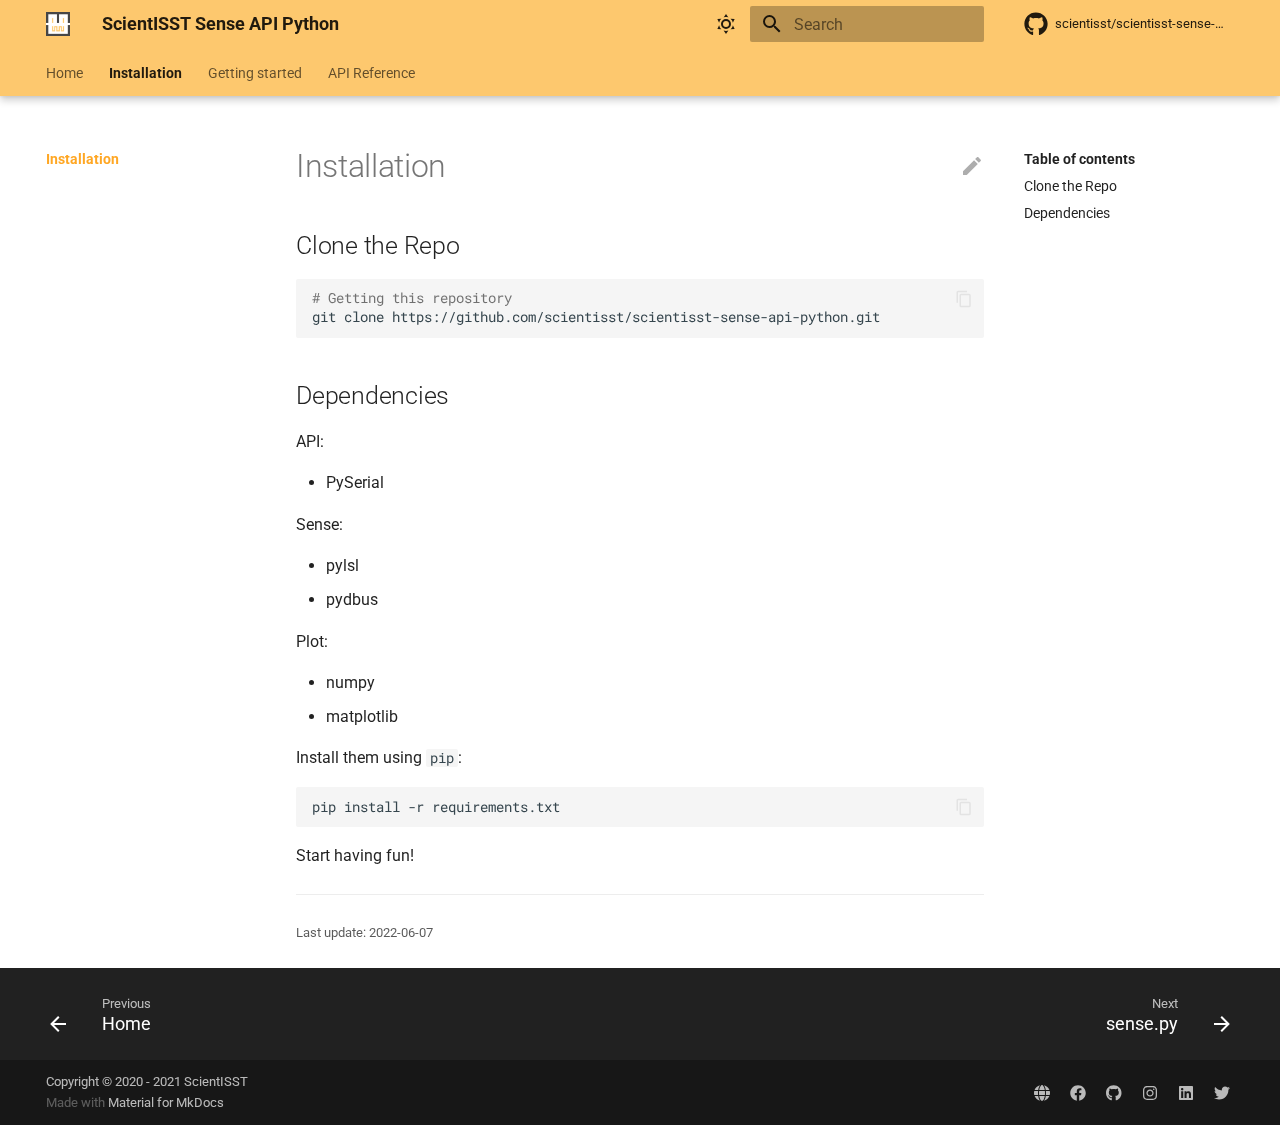
==== commit ccdbb361: "deploy: ae90007398d0256260afa51f44e8fd738a07d134" ====
--- a/installation/index.html
+++ b/installation/index.html
@@ -9,7 +9,7 @@
       
       
       <link rel="icon" href="../img/favicon.ico">
-      <meta name="generator" content="mkdocs-1.3.0, mkdocs-material-8.3.2">
+      <meta name="generator" content="mkdocs-1.3.0, mkdocs-material-8.3.3">
     
     
       
@@ -17,7 +17,7 @@
       
     
     
-      <link rel="stylesheet" href="../assets/stylesheets/main.5d38496d.min.css">
+      <link rel="stylesheet" href="../assets/stylesheets/main.4a0965b7.min.css">
       
         
         <link rel="stylesheet" href="../assets/stylesheets/palette.cbb835fc.min.css">
@@ -595,7 +595,7 @@
 <p>Sense:</p>
 <ul>
 <li>pylsl</li>
-<li>dbus</li>
+<li>pydbus</li>
 </ul>
 <p>Plot:</p>
 <ul>
@@ -612,7 +612,7 @@
   <small>
     
       Last update:
-      2022-05-12
+      2022-06-07
     
   </small>
 </div>
@@ -748,7 +748,7 @@
     <script id="__config" type="application/json">{"base": "..", "features": ["navigation.tabs", "navigation.tabs.sticky", "navigation.sections"], "search": "../assets/javascripts/workers/search.b028fd86.min.js", "translations": {"clipboard.copied": "Copied to clipboard", "clipboard.copy": "Copy to clipboard", "search.config.lang": "en", "search.config.pipeline": "trimmer, stopWordFilter", "search.config.separator": "[\\s\\-]+", "search.placeholder": "Search", "search.result.more.one": "1 more on this page", "search.result.more.other": "# more on this page", "search.result.none": "No matching documents", "search.result.one": "1 matching document", "search.result.other": "# matching documents", "search.result.placeholder": "Type to start searching", "search.result.term.missing": "Missing", "select.version.title": "Select version"}}</script>
     
     
-      <script src="../assets/javascripts/bundle.7f366e99.min.js"></script>
+      <script src="../assets/javascripts/bundle.f758a944.min.js"></script>
       
     
   </body>
--- a/assets/stylesheets/main.4a0965b7.min.css
+++ b/assets/stylesheets/main.4a0965b7.min.css
@@ -0,0 +1 @@
+@charset "UTF-8";html{-webkit-text-size-adjust:none;-moz-text-size-adjust:none;-ms-text-size-adjust:none;text-size-adjust:none;box-sizing:border-box}*,:after,:before{box-sizing:inherit}@media (prefers-reduced-motion){*,:after,:before{transition:none!important}}body{margin:0}a,button,input,label{-webkit-tap-highlight-color:transparent}a{color:inherit;text-decoration:none}hr{border:0;box-sizing:initial;display:block;height:.05rem;overflow:visible;padding:0}small{font-size:80%}sub,sup{line-height:1em}img{border-style:none}table{border-collapse:initial;border-spacing:0}td,th{font-weight:400;vertical-align:top}button{background:transparent;border:0;font-family:inherit;font-size:inherit;margin:0;padding:0}input{border:0;outline:none}:root,[data-md-color-scheme=default]{--md-default-fg-color:rgba(0,0,0,.87);--md-default-fg-color--light:rgba(0,0,0,.54);--md-default-fg-color--lighter:rgba(0,0,0,.32);--md-default-fg-color--lightest:rgba(0,0,0,.07);--md-default-bg-color:#fff;--md-default-bg-color--light:hsla(0,0%,100%,.7);--md-default-bg-color--lighter:hsla(0,0%,100%,.3);--md-default-bg-color--lightest:hsla(0,0%,100%,.12);--md-primary-fg-color:#4051b5;--md-primary-fg-color--light:#5d6cc0;--md-primary-fg-color--dark:#303fa1;--md-primary-bg-color:#fff;--md-primary-bg-color--light:hsla(0,0%,100%,.7);--md-accent-fg-color:#526cfe;--md-accent-fg-color--transparent:rgba(82,108,254,.1);--md-accent-bg-color:#fff;--md-accent-bg-color--light:hsla(0,0%,100%,.7);--md-code-fg-color:#36464e;--md-code-bg-color:#f5f5f5;--md-code-hl-color:rgba(255,255,0,.5);--md-code-hl-number-color:#d52a2a;--md-code-hl-special-color:#db1457;--md-code-hl-function-color:#a846b9;--md-code-hl-constant-color:#6e59d9;--md-code-hl-keyword-color:#3f6ec6;--md-code-hl-string-color:#1c7d4d;--md-code-hl-name-color:var(--md-code-fg-color);--md-code-hl-operator-color:var(--md-default-fg-color--light);--md-code-hl-punctuation-color:var(--md-default-fg-color--light);--md-code-hl-comment-color:var(--md-default-fg-color--light);--md-code-hl-generic-color:var(--md-default-fg-color--light);--md-code-hl-variable-color:var(--md-default-fg-color--light);--md-typeset-color:var(--md-default-fg-color);--md-typeset-a-color:var(--md-primary-fg-color);--md-typeset-mark-color:rgba(255,255,0,.5);--md-typeset-del-color:rgba(245,80,61,.15);--md-typeset-ins-color:rgba(11,213,112,.15);--md-typeset-kbd-color:#fafafa;--md-typeset-kbd-accent-color:#fff;--md-typeset-kbd-border-color:#b8b8b8;--md-typeset-table-color:rgba(0,0,0,.12);--md-admonition-fg-color:var(--md-default-fg-color);--md-admonition-bg-color:var(--md-default-bg-color);--md-footer-fg-color:#fff;--md-footer-fg-color--light:hsla(0,0%,100%,.7);--md-footer-fg-color--lighter:hsla(0,0%,100%,.3);--md-footer-bg-color:rgba(0,0,0,.87);--md-footer-bg-color--dark:rgba(0,0,0,.32);--md-shadow-z1:0 0.2rem 0.5rem rgba(0,0,0,.05),0 0 0.05rem rgba(0,0,0,.1);--md-shadow-z2:0 0.2rem 0.5rem rgba(0,0,0,.1),0 0 0.05rem rgba(0,0,0,.25);--md-shadow-z3:0 0.2rem 0.5rem rgba(0,0,0,.2),0 0 0.05rem rgba(0,0,0,.35)}.md-icon svg{fill:currentcolor;display:block;height:1.2rem;width:1.2rem}body{-webkit-font-smoothing:antialiased;-moz-osx-font-smoothing:grayscale;--md-text-font-family:var(--md-text-font,_),-apple-system,BlinkMacSystemFont,Helvetica,Arial,sans-serif;--md-code-font-family:var(--md-code-font,_),SFMono-Regular,Consolas,Menlo,monospace}body,input{font-feature-settings:"kern","liga";font-family:var(--md-text-font-family)}body,code,input,kbd,pre{color:var(--md-typeset-color)}code,kbd,pre{font-feature-settings:"kern";font-family:var(--md-code-font-family)}:root{--md-typeset-table-sort-icon:url('data:image/svg+xml;charset=utf-8,<svg xmlns="http://www.w3.org/2000/svg" viewBox="0 0 24 24"><path d="m18 21-4-4h3V7h-3l4-4 4 4h-3v10h3M2 19v-2h10v2M2 13v-2h7v2M2 7V5h4v2H2Z"/></svg>');--md-typeset-table-sort-icon--asc:url('data:image/svg+xml;charset=utf-8,<svg xmlns="http://www.w3.org/2000/svg" viewBox="0 0 24 24"><path d="M19 17h3l-4 4-4-4h3V3h2M2 17h10v2H2M6 5v2H2V5m0 6h7v2H2v-2Z"/></svg>');--md-typeset-table-sort-icon--desc:url('data:image/svg+xml;charset=utf-8,<svg xmlns="http://www.w3.org/2000/svg" viewBox="0 0 24 24"><path d="M19 7h3l-4-4-4 4h3v14h2M2 17h10v2H2M6 5v2H2V5m0 6h7v2H2v-2Z"/></svg>')}.md-typeset{-webkit-print-color-adjust:exact;color-adjust:exact;font-size:.8rem;line-height:1.6}@media print{.md-typeset{font-size:.68rem}}.md-typeset blockquote,.md-typeset dl,.md-typeset figure,.md-typeset ol,.md-typeset pre,.md-typeset ul{margin-bottom:1em;margin-top:1em}.md-typeset h1{color:var(--md-default-fg-color--light);font-size:2em;line-height:1.3;margin:0 0 1.25em}.md-typeset h1,.md-typeset h2{font-weight:300;letter-spacing:-.01em}.md-typeset h2{font-size:1.5625em;line-height:1.4;margin:1.6em 0 .64em}.md-typeset h3{font-size:1.25em;font-weight:400;letter-spacing:-.01em;line-height:1.5;margin:1.6em 0 .8em}.md-typeset h2+h3{margin-top:.8em}.md-typeset h4{font-weight:700;letter-spacing:-.01em;margin:1em 0}.md-typeset h5,.md-typeset h6{color:var(--md-default-fg-color--light);font-size:.8em;font-weight:700;letter-spacing:-.01em;margin:1.25em 0}.md-typeset h5{text-transform:uppercase}.md-typeset hr{border-bottom:.05rem solid var(--md-default-fg-color--lightest);display:flow-root;margin:1.5em 0}.md-typeset a{color:var(--md-typeset-a-color);word-break:break-word}.md-typeset a,.md-typeset a:before{transition:color 125ms}.md-typeset a:focus,.md-typeset a:hover{color:var(--md-accent-fg-color)}.md-typeset a:focus code,.md-typeset a:hover code{background-color:var(--md-accent-fg-color--transparent)}.md-typeset a code{color:currentcolor;transition:background-color 125ms}.md-typeset a.focus-visible{outline-color:var(--md-accent-fg-color);outline-offset:.2rem}.md-typeset code,.md-typeset kbd,.md-typeset pre{color:var(--md-code-fg-color);direction:ltr}@media print{.md-typeset code,.md-typeset kbd,.md-typeset pre{white-space:pre-wrap}}.md-typeset code{background-color:var(--md-code-bg-color);border-radius:.1rem;-webkit-box-decoration-break:clone;box-decoration-break:clone;font-size:.85em;padding:0 .2941176471em;word-break:break-word}.md-typeset code:not(.focus-visible){-webkit-tap-highlight-color:transparent;outline:none}.md-typeset pre{display:flow-root;line-height:1.4;position:relative}.md-typeset pre>code{-webkit-box-decoration-break:slice;box-decoration-break:slice;box-shadow:none;display:block;margin:0;outline-color:var(--md-accent-fg-color);overflow:auto;padding:.7720588235em 1.1764705882em;scrollbar-color:var(--md-default-fg-color--lighter) transparent;scrollbar-width:thin;touch-action:auto;word-break:normal}.md-typeset pre>code:hover{scrollbar-color:var(--md-accent-fg-color) transparent}.md-typeset pre>code::-webkit-scrollbar{height:.2rem;width:.2rem}.md-typeset pre>code::-webkit-scrollbar-thumb{background-color:var(--md-default-fg-color--lighter)}.md-typeset pre>code::-webkit-scrollbar-thumb:hover{background-color:var(--md-accent-fg-color)}.md-typeset kbd{background-color:var(--md-typeset-kbd-color);border-radius:.1rem;box-shadow:0 .1rem 0 .05rem var(--md-typeset-kbd-border-color),0 .1rem 0 var(--md-typeset-kbd-border-color),0 -.1rem .2rem var(--md-typeset-kbd-accent-color) inset;color:var(--md-default-fg-color);display:inline-block;font-size:.75em;padding:0 .6666666667em;vertical-align:text-top;word-break:break-word}.md-typeset mark{background-color:var(--md-typeset-mark-color);-webkit-box-decoration-break:clone;box-decoration-break:clone;color:inherit;word-break:break-word}.md-typeset abbr{border-bottom:.05rem dotted var(--md-default-fg-color--light);cursor:help;text-decoration:none}@media (hover:none){.md-typeset abbr{position:relative}.md-typeset abbr[title]:-webkit-any(:focus,:hover):after{background-color:var(--md-default-fg-color);border-radius:.1rem;box-shadow:var(--md-shadow-z3);color:var(--md-default-bg-color);content:attr(title);display:inline-block;font-size:.7rem;margin-top:2em;max-width:80%;min-width:-webkit-max-content;min-width:max-content;padding:.2rem .3rem;position:absolute;width:auto}.md-typeset abbr[title]:-moz-any(:focus,:hover):after{background-color:var(--md-default-fg-color);border-radius:.1rem;box-shadow:var(--md-shadow-z3);color:var(--md-default-bg-color);content:attr(title);display:inline-block;font-size:.7rem;margin-top:2em;max-width:80%;min-width:-moz-max-content;min-width:max-content;padding:.2rem .3rem;position:absolute;width:auto}[dir=ltr] .md-typeset abbr[title]:-webkit-any(:focus,:hover):after{left:0}[dir=ltr] .md-typeset abbr[title]:-moz-any(:focus,:hover):after{left:0}[dir=ltr] .md-typeset abbr[title]:is(:focus,:hover):after{left:0}[dir=rtl] .md-typeset abbr[title]:-webkit-any(:focus,:hover):after{right:0}[dir=rtl] .md-typeset abbr[title]:-moz-any(:focus,:hover):after{right:0}[dir=rtl] .md-typeset abbr[title]:is(:focus,:hover):after{right:0}.md-typeset abbr[title]:is(:focus,:hover):after{background-color:var(--md-default-fg-color);border-radius:.1rem;box-shadow:var(--md-shadow-z3);color:var(--md-default-bg-color);content:attr(title);display:inline-block;font-size:.7rem;margin-top:2em;max-width:80%;min-width:-webkit-max-content;min-width:-moz-max-content;min-width:max-content;padding:.2rem .3rem;position:absolute;width:auto}}.md-typeset small{opacity:.75}[dir=ltr] .md-typeset sub,[dir=ltr] .md-typeset sup{margin-left:.078125em}[dir=rtl] .md-typeset sub,[dir=rtl] .md-typeset sup{margin-right:.078125em}[dir=ltr] .md-typeset blockquote{padding-left:.6rem}[dir=rtl] .md-typeset blockquote{padding-right:.6rem}[dir=ltr] .md-typeset blockquote{border-left:.2rem solid var(--md-default-fg-color--lighter)}[dir=rtl] .md-typeset blockquote{border-right:.2rem solid var(--md-default-fg-color--lighter)}.md-typeset blockquote{color:var(--md-default-fg-color--light);margin-left:0;margin-right:0}.md-typeset ul{list-style-type:disc}[dir=ltr] .md-typeset ol,[dir=ltr] .md-typeset ul{margin-left:.625em}[dir=rtl] .md-typeset ol,[dir=rtl] .md-typeset ul{margin-right:.625em}.md-typeset ol,.md-typeset ul{padding:0}.md-typeset ol:not([hidden]),.md-typeset ul:not([hidden]){display:flow-root}.md-typeset ol ol,.md-typeset ul ol{list-style-type:lower-alpha}.md-typeset ol ol ol,.md-typeset ul ol ol{list-style-type:lower-roman}[dir=ltr] .md-typeset ol li,[dir=ltr] .md-typeset ul li{margin-left:1.25em}[dir=rtl] .md-typeset ol li,[dir=rtl] .md-typeset ul li{margin-right:1.25em}.md-typeset ol li,.md-typeset ul li{margin-bottom:.5em}.md-typeset ol li blockquote,.md-typeset ol li p,.md-typeset ul li blockquote,.md-typeset ul li p{margin:.5em 0}.md-typeset ol li:last-child,.md-typeset ul li:last-child{margin-bottom:0}.md-typeset ol li :-webkit-any(ul,ol),.md-typeset ul li :-webkit-any(ul,ol){margin-bottom:.5em;margin-top:.5em}.md-typeset ol li :-moz-any(ul,ol),.md-typeset ul li :-moz-any(ul,ol){margin-bottom:.5em;margin-top:.5em}[dir=ltr] .md-typeset ol li :-webkit-any(ul,ol),[dir=ltr] .md-typeset ul li :-webkit-any(ul,ol){margin-left:.625em}[dir=ltr] .md-typeset ol li :-moz-any(ul,ol),[dir=ltr] .md-typeset ul li :-moz-any(ul,ol){margin-left:.625em}[dir=ltr] .md-typeset ol li :is(ul,ol),[dir=ltr] .md-typeset ul li :is(ul,ol){margin-left:.625em}[dir=rtl] .md-typeset ol li :-webkit-any(ul,ol),[dir=rtl] .md-typeset ul li :-webkit-any(ul,ol){margin-right:.625em}[dir=rtl] .md-typeset ol li :-moz-any(ul,ol),[dir=rtl] .md-typeset ul li :-moz-any(ul,ol){margin-right:.625em}[dir=rtl] .md-typeset ol li :is(ul,ol),[dir=rtl] .md-typeset ul li :is(ul,ol){margin-right:.625em}.md-typeset ol li :is(ul,ol),.md-typeset ul li :is(ul,ol){margin-bottom:.5em;margin-top:.5em}[dir=ltr] .md-typeset dd{margin-left:1.875em}[dir=rtl] .md-typeset dd{margin-right:1.875em}.md-typeset dd{margin-bottom:1.5em;margin-top:1em}.md-typeset img,.md-typeset svg{height:auto;max-width:100%}.md-typeset img[align=left],.md-typeset svg[align=left]{margin:1em 1em 1em 0}.md-typeset img[align=right],.md-typeset svg[align=right]{margin:1em 0 1em 1em}.md-typeset img[align]:only-child,.md-typeset svg[align]:only-child{margin-top:0}.md-typeset img[src$="#gh-dark-mode-only"],.md-typeset img[src$="#only-dark"]{display:none}.md-typeset figure{display:flow-root;margin:1em auto;max-width:100%;text-align:center;width:-webkit-fit-content;width:-moz-fit-content;width:fit-content}.md-typeset figure img{display:block}.md-typeset figcaption{font-style:italic;margin:1em auto;max-width:24rem}.md-typeset iframe{max-width:100%}.md-typeset table:not([class]){background-color:var(--md-default-bg-color);border:.05rem solid var(--md-typeset-table-color);border-radius:.1rem;display:inline-block;font-size:.64rem;max-width:100%;overflow:auto;touch-action:auto}@media print{.md-typeset table:not([class]){display:table}}.md-typeset table:not([class])+*{margin-top:1.5em}.md-typeset table:not([class]) :-webkit-any(th,td)>:first-child{margin-top:0}.md-typeset table:not([class]) :-moz-any(th,td)>:first-child{margin-top:0}.md-typeset table:not([class]) :is(th,td)>:first-child{margin-top:0}.md-typeset table:not([class]) :-webkit-any(th,td)>:last-child{margin-bottom:0}.md-typeset table:not([class]) :-moz-any(th,td)>:last-child{margin-bottom:0}.md-typeset table:not([class]) :is(th,td)>:last-child{margin-bottom:0}.md-typeset table:not([class]) :-webkit-any(th,td):not([align]){text-align:left}.md-typeset table:not([class]) :-moz-any(th,td):not([align]){text-align:left}.md-typeset table:not([class]) :is(th,td):not([align]){text-align:left}[dir=rtl] .md-typeset table:not([class]) :-webkit-any(th,td):not([align]){text-align:right}[dir=rtl] .md-typeset table:not([class]) :-moz-any(th,td):not([align]){text-align:right}[dir=rtl] .md-typeset table:not([class]) :is(th,td):not([align]){text-align:right}.md-typeset table:not([class]) th{font-weight:700;min-width:5rem;padding:.9375em 1.25em;vertical-align:top}.md-typeset table:not([class]) th a{color:inherit}.md-typeset table:not([class]) td{border-top:.05rem solid var(--md-typeset-table-color);padding:.9375em 1.25em;vertical-align:top}.md-typeset table:not([class]) tbody tr{transition:background-color 125ms}.md-typeset table:not([class]) tbody tr:hover{background-color:rgba(0,0,0,.035);box-shadow:0 .05rem 0 var(--md-default-bg-color) inset}.md-typeset table:not([class]) a{word-break:normal}.md-typeset table th[role=columnheader]{cursor:pointer}[dir=ltr] .md-typeset table th[role=columnheader]:after{margin-left:.5em}[dir=rtl] .md-typeset table th[role=columnheader]:after{margin-right:.5em}.md-typeset table th[role=columnheader]:after{content:"";display:inline-block;height:1.2em;-webkit-mask-image:var(--md-typeset-table-sort-icon);mask-image:var(--md-typeset-table-sort-icon);-webkit-mask-repeat:no-repeat;mask-repeat:no-repeat;-webkit-mask-size:contain;mask-size:contain;transition:background-color 125ms;vertical-align:text-bottom;width:1.2em}.md-typeset table th[role=columnheader]:hover:after{background-color:var(--md-default-fg-color--lighter)}.md-typeset table th[role=columnheader][aria-sort=ascending]:after{background-color:var(--md-default-fg-color--light);-webkit-mask-image:var(--md-typeset-table-sort-icon--asc);mask-image:var(--md-typeset-table-sort-icon--asc)}.md-typeset table th[role=columnheader][aria-sort=descending]:after{background-color:var(--md-default-fg-color--light);-webkit-mask-image:var(--md-typeset-table-sort-icon--desc);mask-image:var(--md-typeset-table-sort-icon--desc)}.md-typeset__scrollwrap{margin:1em -.8rem;overflow-x:auto;touch-action:auto}.md-typeset__table{display:inline-block;margin-bottom:.5em;padding:0 .8rem}@media print{.md-typeset__table{display:block}}html .md-typeset__table table{display:table;margin:0;overflow:hidden;width:100%}@media screen and (max-width:44.9375em){.md-content__inner>pre{margin:1em -.8rem}.md-content__inner>pre code{border-radius:0}}.md-banner{background-color:var(--md-footer-bg-color);color:var(--md-footer-fg-color);overflow:auto}@media print{.md-banner{display:none}}.md-banner--warning{background:var(--md-typeset-mark-color);color:var(--md-default-fg-color)}.md-banner__inner{font-size:.7rem;margin:.6rem auto;padding:0 .8rem}html{font-size:125%;height:100%;overflow-x:hidden}@media screen and (min-width:100em){html{font-size:137.5%}}@media screen and (min-width:125em){html{font-size:150%}}body{background-color:var(--md-default-bg-color);display:flex;flex-direction:column;font-size:.5rem;min-height:100%;position:relative;width:100%}@media print{body{display:block}}@media screen and (max-width:59.9375em){body[data-md-scrolllock]{position:fixed}}.md-grid{margin-left:auto;margin-right:auto;max-width:61rem}.md-container{display:flex;flex-direction:column;flex-grow:1}@media print{.md-container{display:block}}.md-main{flex-grow:1}.md-main__inner{display:flex;height:100%;margin-top:1.5rem}.md-ellipsis{overflow:hidden;text-overflow:ellipsis;white-space:nowrap}.md-toggle{display:none}.md-option{height:0;opacity:0;position:absolute;width:0}.md-option:checked+label:not([hidden]){display:block}.md-option.focus-visible+label{outline-color:var(--md-accent-fg-color);outline-style:auto}.md-skip{background-color:var(--md-default-fg-color);border-radius:.1rem;color:var(--md-default-bg-color);font-size:.64rem;margin:.5rem;opacity:0;outline-color:var(--md-accent-fg-color);padding:.3rem .5rem;position:fixed;transform:translateY(.4rem);z-index:-1}.md-skip:focus{opacity:1;transform:translateY(0);transition:transform .25s cubic-bezier(.4,0,.2,1),opacity 175ms 75ms;z-index:10}@page{margin:25mm}:root{--md-clipboard-icon:url('data:image/svg+xml;charset=utf-8,<svg xmlns="http://www.w3.org/2000/svg" viewBox="0 0 24 24"><path d="M19 21H8V7h11m0-2H8a2 2 0 0 0-2 2v14a2 2 0 0 0 2 2h11a2 2 0 0 0 2-2V7a2 2 0 0 0-2-2m-3-4H4a2 2 0 0 0-2 2v14h2V3h12V1Z"/></svg>')}.md-clipboard{border-radius:.1rem;color:var(--md-default-fg-color--lightest);cursor:pointer;height:1.5em;outline-color:var(--md-accent-fg-color);outline-offset:.1rem;position:absolute;right:.5em;top:.5em;transition:color .25s;width:1.5em;z-index:1}@media print{.md-clipboard{display:none}}.md-clipboard:not(.focus-visible){-webkit-tap-highlight-color:transparent;outline:none}:hover>.md-clipboard{color:var(--md-default-fg-color--light)}.md-clipboard:-webkit-any(:focus,:hover){color:var(--md-accent-fg-color)}.md-clipboard:-moz-any(:focus,:hover){color:var(--md-accent-fg-color)}.md-clipboard:is(:focus,:hover){color:var(--md-accent-fg-color)}.md-clipboard:after{background-color:currentcolor;content:"";display:block;height:1.125em;margin:0 auto;-webkit-mask-image:var(--md-clipboard-icon);mask-image:var(--md-clipboard-icon);-webkit-mask-repeat:no-repeat;mask-repeat:no-repeat;-webkit-mask-size:contain;mask-size:contain;width:1.125em}.md-clipboard--inline{cursor:pointer}.md-clipboard--inline code{transition:color .25s,background-color .25s}.md-clipboard--inline:-webkit-any(:focus,:hover) code{background-color:var(--md-accent-fg-color--transparent);color:var(--md-accent-fg-color)}.md-clipboard--inline:-moz-any(:focus,:hover) code{background-color:var(--md-accent-fg-color--transparent);color:var(--md-accent-fg-color)}.md-clipboard--inline:is(:focus,:hover) code{background-color:var(--md-accent-fg-color--transparent);color:var(--md-accent-fg-color)}.md-content{flex-grow:1;min-width:0}.md-content__inner{margin:0 .8rem 1.2rem;padding-top:.6rem}@media screen and (min-width:76.25em){[dir=ltr] .md-sidebar--primary:not([hidden])~.md-content>.md-content__inner{margin-left:1.2rem}[dir=ltr] .md-sidebar--secondary:not([hidden])~.md-content>.md-content__inner,[dir=rtl] .md-sidebar--primary:not([hidden])~.md-content>.md-content__inner{margin-right:1.2rem}[dir=rtl] .md-sidebar--secondary:not([hidden])~.md-content>.md-content__inner{margin-left:1.2rem}}.md-content__inner:before{content:"";display:block;height:.4rem}.md-content__inner>:last-child{margin-bottom:0}[dir=ltr] .md-content__button{margin-left:.4rem}[dir=rtl] .md-content__button{margin-right:.4rem}.md-content__button{float:right;margin:.4rem 0;padding:0}@media print{.md-content__button{display:none}}[dir=rtl] .md-content__button{float:left}.md-typeset .md-content__button{color:var(--md-default-fg-color--lighter)}.md-content__button svg{display:inline;vertical-align:top}[dir=rtl] .md-content__button svg{transform:scaleX(-1)}[dir=ltr] .md-dialog{right:.8rem}[dir=rtl] .md-dialog{left:.8rem}.md-dialog{background-color:var(--md-default-fg-color);border-radius:.1rem;bottom:.8rem;box-shadow:var(--md-shadow-z3);min-width:11.1rem;opacity:0;padding:.4rem .6rem;pointer-events:none;position:fixed;transform:translateY(100%);transition:transform 0ms .4s,opacity .4s;z-index:4}@media print{.md-dialog{display:none}}.md-dialog--active{opacity:1;pointer-events:auto;transform:translateY(0);transition:transform .4s cubic-bezier(.075,.85,.175,1),opacity .4s}.md-dialog__inner{color:var(--md-default-bg-color);font-size:.7rem}.md-footer{background-color:var(--md-footer-bg-color);color:var(--md-footer-fg-color)}@media print{.md-footer{display:none}}.md-footer__inner{justify-content:space-between;overflow:auto;padding:.2rem}.md-footer__inner:not([hidden]){display:flex}.md-footer__link{display:flex;flex-grow:0.01;outline-color:var(--md-accent-fg-color);overflow:hidden;padding-bottom:.4rem;padding-top:1.4rem;transition:opacity .25s}.md-footer__link:-webkit-any(:focus,:hover){opacity:.7}.md-footer__link:-moz-any(:focus,:hover){opacity:.7}.md-footer__link:is(:focus,:hover){opacity:.7}[dir=rtl] .md-footer__link svg{transform:scaleX(-1)}@media screen and (max-width:44.9375em){.md-footer__link--prev .md-footer__title{display:none}}[dir=ltr] .md-footer__link--next{margin-left:auto}[dir=rtl] .md-footer__link--next{margin-right:auto}.md-footer__link--next{text-align:right}[dir=rtl] .md-footer__link--next{text-align:left}.md-footer__title{flex-grow:1;font-size:.9rem;line-height:2.4rem;max-width:calc(100% - 2.4rem);padding:0 1rem;position:relative;white-space:nowrap}.md-footer__button{margin:.2rem;padding:.4rem}.md-footer__direction{font-size:.64rem;left:0;margin-top:-1rem;opacity:.7;padding:0 1rem;position:absolute;right:0}.md-footer-meta{background-color:var(--md-footer-bg-color--dark)}.md-footer-meta__inner{display:flex;flex-wrap:wrap;justify-content:space-between;padding:.2rem}html .md-footer-meta.md-typeset a{color:var(--md-footer-fg-color--light)}html .md-footer-meta.md-typeset a:-webkit-any(:focus,:hover){color:var(--md-footer-fg-color)}html .md-footer-meta.md-typeset a:-moz-any(:focus,:hover){color:var(--md-footer-fg-color)}html .md-footer-meta.md-typeset a:is(:focus,:hover){color:var(--md-footer-fg-color)}.md-copyright{color:var(--md-footer-fg-color--lighter);font-size:.64rem;margin:auto .6rem;padding:.4rem 0;width:100%}@media screen and (min-width:45em){.md-copyright{width:auto}}.md-copyright__highlight{color:var(--md-footer-fg-color--light)}.md-social{margin:0 .4rem;padding:.2rem 0 .6rem}@media screen and (min-width:45em){.md-social{padding:.6rem 0}}.md-social__link{display:inline-block;height:1.6rem;text-align:center;width:1.6rem}.md-social__link:before{line-height:1.9}.md-social__link svg{fill:currentcolor;max-height:.8rem;vertical-align:-25%}.md-typeset .md-button{border:.1rem solid;border-radius:.1rem;color:var(--md-primary-fg-color);cursor:pointer;display:inline-block;font-weight:700;padding:.625em 2em;transition:color 125ms,background-color 125ms,border-color 125ms}.md-typeset .md-button--primary{background-color:var(--md-primary-fg-color);border-color:var(--md-primary-fg-color);color:var(--md-primary-bg-color)}.md-typeset .md-button:-webkit-any(:focus,:hover){background-color:var(--md-accent-fg-color);border-color:var(--md-accent-fg-color);color:var(--md-accent-bg-color)}.md-typeset .md-button:-moz-any(:focus,:hover){background-color:var(--md-accent-fg-color);border-color:var(--md-accent-fg-color);color:var(--md-accent-bg-color)}.md-typeset .md-button:is(:focus,:hover){background-color:var(--md-accent-fg-color);border-color:var(--md-accent-fg-color);color:var(--md-accent-bg-color)}[dir=ltr] .md-typeset .md-input{border-top-left-radius:.1rem}[dir=ltr] .md-typeset .md-input,[dir=rtl] .md-typeset .md-input{border-top-right-radius:.1rem}[dir=rtl] .md-typeset .md-input{border-top-left-radius:.1rem}.md-typeset .md-input{border-bottom:.1rem solid var(--md-default-fg-color--lighter);box-shadow:var(--md-shadow-z1);font-size:.8rem;height:1.8rem;padding:0 .6rem;transition:border .25s,box-shadow .25s}.md-typeset .md-input:-webkit-any(:focus,:hover){border-bottom-color:var(--md-accent-fg-color);box-shadow:var(--md-shadow-z2)}.md-typeset .md-input:-moz-any(:focus,:hover){border-bottom-color:var(--md-accent-fg-color);box-shadow:var(--md-shadow-z2)}.md-typeset .md-input:is(:focus,:hover){border-bottom-color:var(--md-accent-fg-color);box-shadow:var(--md-shadow-z2)}.md-typeset .md-input--stretch{width:100%}.md-header{background-color:var(--md-primary-fg-color);box-shadow:0 0 .2rem transparent,0 .2rem .4rem transparent;color:var(--md-primary-bg-color);display:block;left:0;position:-webkit-sticky;position:sticky;right:0;top:0;z-index:4}@media print{.md-header{display:none}}.md-header[hidden]{transform:translateY(-100%);transition:transform .25s cubic-bezier(.8,0,.6,1),box-shadow .25s}.md-header--shadow{box-shadow:0 0 .2rem rgba(0,0,0,.1),0 .2rem .4rem rgba(0,0,0,.2);transition:transform .25s cubic-bezier(.1,.7,.1,1),box-shadow .25s}.md-header__inner{align-items:center;display:flex;padding:0 .2rem}.md-header__button{color:currentcolor;cursor:pointer;margin:.2rem;outline-color:var(--md-accent-fg-color);padding:.4rem;position:relative;transition:opacity .25s;vertical-align:middle;z-index:1}.md-header__button:hover{opacity:.7}.md-header__button:not([hidden]){display:inline-block}.md-header__button:not(.focus-visible){-webkit-tap-highlight-color:transparent;outline:none}.md-header__button.md-logo{margin:.2rem;padding:.4rem}@media screen and (max-width:76.1875em){.md-header__button.md-logo{display:none}}.md-header__button.md-logo :-webkit-any(img,svg){fill:currentcolor;display:block;height:1.2rem;width:auto}.md-header__button.md-logo :-moz-any(img,svg){fill:currentcolor;display:block;height:1.2rem;width:auto}.md-header__button.md-logo :is(img,svg){fill:currentcolor;display:block;height:1.2rem;width:auto}@media screen and (min-width:60em){.md-header__button[for=__search]{display:none}}.no-js .md-header__button[for=__search]{display:none}[dir=rtl] .md-header__button[for=__search] svg{transform:scaleX(-1)}@media screen and (min-width:76.25em){.md-header__button[for=__drawer]{display:none}}.md-header__topic{display:flex;max-width:100%;position:absolute;transition:transform .4s cubic-bezier(.1,.7,.1,1),opacity .15s;white-space:nowrap}.md-header__topic+.md-header__topic{opacity:0;pointer-events:none;transform:translateX(1.25rem);transition:transform .4s cubic-bezier(1,.7,.1,.1),opacity .15s;z-index:-1}[dir=rtl] .md-header__topic+.md-header__topic{transform:translateX(-1.25rem)}.md-header__topic:first-child{font-weight:700}[dir=ltr] .md-header__title{margin-right:.4rem}[dir=rtl] .md-header__title{margin-left:.4rem}[dir=ltr] .md-header__title{margin-left:1rem}[dir=rtl] .md-header__title{margin-right:1rem}.md-header__title{flex-grow:1;font-size:.9rem;height:2.4rem;line-height:2.4rem}.md-header__title--active .md-header__topic{opacity:0;pointer-events:none;transform:translateX(-1.25rem);transition:transform .4s cubic-bezier(1,.7,.1,.1),opacity .15s;z-index:-1}[dir=rtl] .md-header__title--active .md-header__topic{transform:translateX(1.25rem)}.md-header__title--active .md-header__topic+.md-header__topic{opacity:1;pointer-events:auto;transform:translateX(0);transition:transform .4s cubic-bezier(.1,.7,.1,1),opacity .15s;z-index:0}.md-header__title>.md-header__ellipsis{height:100%;position:relative;width:100%}.md-header__option{display:flex;flex-shrink:0;max-width:100%;transition:max-width 0ms .25s,opacity .25s .25s;white-space:nowrap}[data-md-toggle=search]:checked~.md-header .md-header__option{max-width:0;opacity:0;transition:max-width 0ms,opacity 0ms}.md-header__source{display:none}@media screen and (min-width:60em){[dir=ltr] .md-header__source{margin-left:1rem}[dir=rtl] .md-header__source{margin-right:1rem}.md-header__source{display:block;max-width:11.7rem;width:11.7rem}}@media screen and (min-width:76.25em){[dir=ltr] .md-header__source{margin-left:1.4rem}[dir=rtl] .md-header__source{margin-right:1.4rem}}:root{--md-nav-icon--prev:url('data:image/svg+xml;charset=utf-8,<svg xmlns="http://www.w3.org/2000/svg" viewBox="0 0 24 24"><path d="M20 11v2H8l5.5 5.5-1.42 1.42L4.16 12l7.92-7.92L13.5 5.5 8 11h12Z"/></svg>');--md-nav-icon--next:url('data:image/svg+xml;charset=utf-8,<svg xmlns="http://www.w3.org/2000/svg" viewBox="0 0 24 24"><path d="M8.59 16.58 13.17 12 8.59 7.41 10 6l6 6-6 6-1.41-1.42Z"/></svg>');--md-toc-icon:url('data:image/svg+xml;charset=utf-8,<svg xmlns="http://www.w3.org/2000/svg" viewBox="0 0 24 24"><path d="M3 9h14V7H3v2m0 4h14v-2H3v2m0 4h14v-2H3v2m16 0h2v-2h-2v2m0-10v2h2V7h-2m0 6h2v-2h-2v2Z"/></svg>')}.md-nav{font-size:.7rem;line-height:1.3}.md-nav__title{display:block;font-weight:700;overflow:hidden;padding:0 .6rem;text-overflow:ellipsis}.md-nav__title .md-nav__button{display:none}.md-nav__title .md-nav__button img{height:100%;width:auto}.md-nav__title .md-nav__button.md-logo :-webkit-any(img,svg){fill:currentcolor;display:block;height:2.4rem;max-width:100%;object-fit:contain;width:auto}.md-nav__title .md-nav__button.md-logo :-moz-any(img,svg){fill:currentcolor;display:block;height:2.4rem;max-width:100%;object-fit:contain;width:auto}.md-nav__title .md-nav__button.md-logo :is(img,svg){fill:currentcolor;display:block;height:2.4rem;max-width:100%;object-fit:contain;width:auto}.md-nav__list{list-style:none;margin:0;padding:0}.md-nav__item{padding:0 .6rem}[dir=ltr] .md-nav__item .md-nav__item{padding-right:0}[dir=rtl] .md-nav__item .md-nav__item{padding-left:0}.md-nav__link{align-items:center;cursor:pointer;display:flex;justify-content:space-between;margin-top:.625em;overflow:hidden;scroll-snap-align:start;text-overflow:ellipsis;transition:color 125ms}.md-nav__link--passed{color:var(--md-default-fg-color--light)}.md-nav__item .md-nav__link--active{color:var(--md-typeset-a-color)}.md-nav__item .md-nav__link--index [href]{width:100%}.md-nav__link:-webkit-any(:focus,:hover){color:var(--md-accent-fg-color)}.md-nav__link:-moz-any(:focus,:hover){color:var(--md-accent-fg-color)}.md-nav__link:is(:focus,:hover){color:var(--md-accent-fg-color)}.md-nav__link.focus-visible{outline-color:var(--md-accent-fg-color);outline-offset:.2rem}.md-nav--primary .md-nav__link[for=__toc]{display:none}.md-nav--primary .md-nav__link[for=__toc] .md-icon:after{background-color:currentcolor;display:block;height:100%;-webkit-mask-image:var(--md-toc-icon);mask-image:var(--md-toc-icon);width:100%}.md-nav--primary .md-nav__link[for=__toc]~.md-nav{display:none}.md-nav__link>*{cursor:pointer;display:flex}.md-nav__icon{flex-shrink:0}.md-nav__source{display:none}@media screen and (max-width:76.1875em){.md-nav--primary,.md-nav--primary .md-nav{background-color:var(--md-default-bg-color);display:flex;flex-direction:column;height:100%;left:0;position:absolute;right:0;top:0;z-index:1}.md-nav--primary :-webkit-any(.md-nav__title,.md-nav__item){font-size:.8rem;line-height:1.5}.md-nav--primary :-moz-any(.md-nav__title,.md-nav__item){font-size:.8rem;line-height:1.5}.md-nav--primary :is(.md-nav__title,.md-nav__item){font-size:.8rem;line-height:1.5}.md-nav--primary .md-nav__title{background-color:var(--md-default-fg-color--lightest);color:var(--md-default-fg-color--light);cursor:pointer;height:5.6rem;line-height:2.4rem;padding:3rem .8rem .2rem;position:relative;white-space:nowrap}[dir=ltr] .md-nav--primary .md-nav__title .md-nav__icon{left:.4rem}[dir=rtl] .md-nav--primary .md-nav__title .md-nav__icon{right:.4rem}.md-nav--primary .md-nav__title .md-nav__icon{display:block;height:1.2rem;margin:.2rem;position:absolute;top:.4rem;width:1.2rem}.md-nav--primary .md-nav__title .md-nav__icon:after{background-color:currentcolor;content:"";display:block;height:100%;-webkit-mask-image:var(--md-nav-icon--prev);mask-image:var(--md-nav-icon--prev);-webkit-mask-repeat:no-repeat;mask-repeat:no-repeat;-webkit-mask-size:contain;mask-size:contain;width:100%}.md-nav--primary .md-nav__title~.md-nav__list{background-color:var(--md-default-bg-color);box-shadow:0 .05rem 0 var(--md-default-fg-color--lightest) inset;overflow-y:auto;-ms-scroll-snap-type:y mandatory;scroll-snap-type:y mandatory;touch-action:pan-y}.md-nav--primary .md-nav__title~.md-nav__list>:first-child{border-top:0}.md-nav--primary .md-nav__title[for=__drawer]{background-color:var(--md-primary-fg-color);color:var(--md-primary-bg-color);font-weight:700}.md-nav--primary .md-nav__title .md-logo{display:block;left:.2rem;margin:.2rem;padding:.4rem;position:absolute;right:.2rem;top:.2rem}.md-nav--primary .md-nav__list{flex:1}.md-nav--primary .md-nav__item{border-top:.05rem solid var(--md-default-fg-color--lightest);padding:0}.md-nav--primary .md-nav__item--active>.md-nav__link{color:var(--md-typeset-a-color)}.md-nav--primary .md-nav__item--active>.md-nav__link:-webkit-any(:focus,:hover){color:var(--md-accent-fg-color)}.md-nav--primary .md-nav__item--active>.md-nav__link:-moz-any(:focus,:hover){color:var(--md-accent-fg-color)}.md-nav--primary .md-nav__item--active>.md-nav__link:is(:focus,:hover){color:var(--md-accent-fg-color)}.md-nav--primary .md-nav__link{margin-top:0;padding:.6rem .8rem}[dir=ltr] .md-nav--primary .md-nav__link .md-nav__icon{margin-right:-.2rem}[dir=rtl] .md-nav--primary .md-nav__link .md-nav__icon{margin-left:-.2rem}.md-nav--primary .md-nav__link .md-nav__icon{font-size:1.2rem;height:1.2rem;width:1.2rem}.md-nav--primary .md-nav__link .md-nav__icon:after{background-color:currentcolor;content:"";display:block;height:100%;-webkit-mask-image:var(--md-nav-icon--next);mask-image:var(--md-nav-icon--next);-webkit-mask-repeat:no-repeat;mask-repeat:no-repeat;-webkit-mask-size:contain;mask-size:contain;width:100%}[dir=rtl] .md-nav--primary .md-nav__icon:after{transform:scale(-1)}.md-nav--primary .md-nav--secondary .md-nav{background-color:initial;position:static}[dir=ltr] .md-nav--primary .md-nav--secondary .md-nav .md-nav__link{padding-left:1.4rem}[dir=rtl] .md-nav--primary .md-nav--secondary .md-nav .md-nav__link{padding-right:1.4rem}[dir=ltr] .md-nav--primary .md-nav--secondary .md-nav .md-nav .md-nav__link{padding-left:2rem}[dir=rtl] .md-nav--primary .md-nav--secondary .md-nav .md-nav .md-nav__link{padding-right:2rem}[dir=ltr] .md-nav--primary .md-nav--secondary .md-nav .md-nav .md-nav .md-nav__link{padding-left:2.6rem}[dir=rtl] .md-nav--primary .md-nav--secondary .md-nav .md-nav .md-nav .md-nav__link{padding-right:2.6rem}[dir=ltr] .md-nav--primary .md-nav--secondary .md-nav .md-nav .md-nav .md-nav .md-nav__link{padding-left:3.2rem}[dir=rtl] .md-nav--primary .md-nav--secondary .md-nav .md-nav .md-nav .md-nav .md-nav__link{padding-right:3.2rem}.md-nav--secondary{background-color:initial}.md-nav__toggle~.md-nav{display:flex;opacity:0;transform:translateX(100%);transition:transform .25s cubic-bezier(.8,0,.6,1),opacity 125ms 50ms}[dir=rtl] .md-nav__toggle~.md-nav{transform:translateX(-100%)}.md-nav__toggle:checked~.md-nav{opacity:1;transform:translateX(0);transition:transform .25s cubic-bezier(.4,0,.2,1),opacity 125ms 125ms}.md-nav__toggle:checked~.md-nav>.md-nav__list{-webkit-backface-visibility:hidden;backface-visibility:hidden}}@media screen and (max-width:59.9375em){.md-nav--primary .md-nav__link[for=__toc]{display:flex}.md-nav--primary .md-nav__link[for=__toc] .md-icon:after{content:""}.md-nav--primary .md-nav__link[for=__toc]+.md-nav__link{display:none}.md-nav--primary .md-nav__link[for=__toc]~.md-nav{display:flex}.md-nav__source{background-color:var(--md-primary-fg-color--dark);color:var(--md-primary-bg-color);display:block;padding:0 .2rem}}@media screen and (min-width:60em) and (max-width:76.1875em){.md-nav--integrated .md-nav__link[for=__toc]{display:flex}.md-nav--integrated .md-nav__link[for=__toc] .md-icon:after{content:""}.md-nav--integrated .md-nav__link[for=__toc]+.md-nav__link{display:none}.md-nav--integrated .md-nav__link[for=__toc]~.md-nav{display:flex}}@media screen and (min-width:60em){.md-nav--secondary .md-nav__title[for=__toc]{scroll-snap-align:start}.md-nav--secondary .md-nav__title .md-nav__icon{display:none}}@media screen and (min-width:76.25em){.md-nav{transition:max-height .25s cubic-bezier(.86,0,.07,1)}.md-nav--primary .md-nav__title[for=__drawer]{scroll-snap-align:start}.md-nav--primary .md-nav__title .md-nav__icon,.md-nav__toggle~.md-nav{display:none}.md-nav__toggle:-webkit-any(:checked,:indeterminate)~.md-nav{display:block}.md-nav__toggle:-moz-any(:checked,:indeterminate)~.md-nav{display:block}.md-nav__toggle:is(:checked,:indeterminate)~.md-nav{display:block}.md-nav__item--nested>.md-nav>.md-nav__title{display:none}.md-nav__item--section{display:block;margin:1.25em 0}.md-nav__item--section:last-child{margin-bottom:0}.md-nav__item--section>.md-nav__link{font-weight:700;pointer-events:none}.md-nav__item--section>.md-nav__link--index [href]{pointer-events:auto}.md-nav__item--section>.md-nav__link .md-nav__icon{display:none}.md-nav__item--section>.md-nav{display:block}.md-nav__item--section>.md-nav>.md-nav__list>.md-nav__item{padding:0}.md-nav__icon{border-radius:100%;float:right;height:.9rem;transition:background-color .25s,transform .25s;width:.9rem}[dir=rtl] .md-nav__icon{float:left;transform:rotate(180deg)}.md-nav__icon:hover{background-color:var(--md-accent-fg-color--transparent)}.md-nav__icon:after{background-color:currentcolor;content:"";display:inline-block;height:100%;-webkit-mask-image:var(--md-nav-icon--next);mask-image:var(--md-nav-icon--next);-webkit-mask-repeat:no-repeat;mask-repeat:no-repeat;-webkit-mask-size:contain;mask-size:contain;vertical-align:-.1rem;width:100%}.md-nav__item--nested .md-nav__toggle:checked~.md-nav__link .md-nav__icon,.md-nav__item--nested .md-nav__toggle:indeterminate~.md-nav__link .md-nav__icon{transform:rotate(90deg)}.md-nav--lifted>.md-nav__list>.md-nav__item,.md-nav--lifted>.md-nav__list>.md-nav__item--nested,.md-nav--lifted>.md-nav__title{display:none}.md-nav--lifted>.md-nav__list>.md-nav__item--active{display:block;padding:0}.md-nav--lifted>.md-nav__list>.md-nav__item--active>.md-nav__link{font-weight:700;margin-top:0;padding:0 .6rem;pointer-events:none}.md-nav--lifted>.md-nav__list>.md-nav__item--active>.md-nav__link--index [href]{pointer-events:auto}.md-nav--lifted>.md-nav__list>.md-nav__item--active>.md-nav__link .md-nav__icon{display:none}.md-nav--lifted .md-nav[data-md-level="1"]{display:block}[dir=ltr] .md-nav--lifted .md-nav[data-md-level="1"]>.md-nav__list>.md-nav__item{padding-right:.6rem}[dir=rtl] .md-nav--lifted .md-nav[data-md-level="1"]>.md-nav__list>.md-nav__item{padding-left:.6rem}.md-nav--integrated>.md-nav__list>.md-nav__item--active:not(.md-nav__item--nested){padding:0 .6rem}.md-nav--integrated>.md-nav__list>.md-nav__item--active:not(.md-nav__item--nested)>.md-nav__link{padding:0}[dir=ltr] .md-nav--integrated>.md-nav__list>.md-nav__item--active .md-nav--secondary{border-left:.05rem solid var(--md-primary-fg-color)}[dir=rtl] .md-nav--integrated>.md-nav__list>.md-nav__item--active .md-nav--secondary{border-right:.05rem solid var(--md-primary-fg-color)}.md-nav--integrated>.md-nav__list>.md-nav__item--active .md-nav--secondary{display:block;margin-bottom:1.25em}.md-nav--integrated>.md-nav__list>.md-nav__item--active .md-nav--secondary>.md-nav__title{display:none}}:root{--md-search-result-icon:url('data:image/svg+xml;charset=utf-8,<svg xmlns="http://www.w3.org/2000/svg" viewBox="0 0 24 24"><path d="M14 2H6a2 2 0 0 0-2 2v16a2 2 0 0 0 2 2h7c-.41-.25-.8-.56-1.14-.9-.33-.33-.61-.7-.86-1.1H6V4h7v5h5v1.18c.71.16 1.39.43 2 .82V8l-6-6m6.31 16.9c1.33-2.11.69-4.9-1.4-6.22-2.11-1.33-4.91-.68-6.22 1.4-1.34 2.11-.69 4.89 1.4 6.22 1.46.93 3.32.93 4.79.02L22 23.39 23.39 22l-3.08-3.1m-3.81.1a2.5 2.5 0 0 1-2.5-2.5 2.5 2.5 0 0 1 2.5-2.5 2.5 2.5 0 0 1 2.5 2.5 2.5 2.5 0 0 1-2.5 2.5Z"/></svg>')}.md-search{position:relative}@media screen and (min-width:60em){.md-search{padding:.2rem 0}}.no-js .md-search{display:none}.md-search__overlay{opacity:0;z-index:1}@media screen and (max-width:59.9375em){[dir=ltr] .md-search__overlay{left:-2.2rem}[dir=rtl] .md-search__overlay{right:-2.2rem}.md-search__overlay{background-color:var(--md-default-bg-color);border-radius:1rem;height:2rem;overflow:hidden;pointer-events:none;position:absolute;top:-1rem;transform-origin:center;transition:transform .3s .1s,opacity .2s .2s;width:2rem}[data-md-toggle=search]:checked~.md-header .md-search__overlay{opacity:1;transition:transform .4s,opacity .1s}}@media screen and (min-width:60em){[dir=ltr] .md-search__overlay{left:0}[dir=rtl] .md-search__overlay{right:0}.md-search__overlay{background-color:rgba(0,0,0,.54);cursor:pointer;height:0;position:fixed;top:0;transition:width 0ms .25s,height 0ms .25s,opacity .25s;width:0}[data-md-toggle=search]:checked~.md-header .md-search__overlay{height:200vh;opacity:1;transition:width 0ms,height 0ms,opacity .25s;width:100%}}@media screen and (max-width:29.9375em){[data-md-toggle=search]:checked~.md-header .md-search__overlay{transform:scale(45)}}@media screen and (min-width:30em) and (max-width:44.9375em){[data-md-toggle=search]:checked~.md-header .md-search__overlay{transform:scale(60)}}@media screen and (min-width:45em) and (max-width:59.9375em){[data-md-toggle=search]:checked~.md-header .md-search__overlay{transform:scale(75)}}.md-search__inner{-webkit-backface-visibility:hidden;backface-visibility:hidden}@media screen and (max-width:59.9375em){[dir=ltr] .md-search__inner{left:0}[dir=rtl] .md-search__inner{right:0}.md-search__inner{height:0;opacity:0;overflow:hidden;position:fixed;top:0;transform:translateX(5%);transition:width 0ms .3s,height 0ms .3s,transform .15s cubic-bezier(.4,0,.2,1) .15s,opacity .15s .15s;width:0;z-index:2}[dir=rtl] .md-search__inner{transform:translateX(-5%)}[data-md-toggle=search]:checked~.md-header .md-search__inner{height:100%;opacity:1;transform:translateX(0);transition:width 0ms 0ms,height 0ms 0ms,transform .15s cubic-bezier(.1,.7,.1,1) .15s,opacity .15s .15s;width:100%}}@media screen and (min-width:60em){.md-search__inner{float:right;padding:.1rem 0;position:relative;transition:width .25s cubic-bezier(.1,.7,.1,1);width:11.7rem}[dir=rtl] .md-search__inner{float:left}}@media screen and (min-width:60em) and (max-width:76.1875em){[data-md-toggle=search]:checked~.md-header .md-search__inner{width:23.4rem}}@media screen and (min-width:76.25em){[data-md-toggle=search]:checked~.md-header .md-search__inner{width:34.4rem}}.md-search__form{background-color:var(--md-default-bg-color);box-shadow:0 0 .6rem transparent;height:2.4rem;position:relative;transition:color .25s,background-color .25s;z-index:2}@media screen and (min-width:60em){.md-search__form{background-color:rgba(0,0,0,.26);border-radius:.1rem;height:1.8rem}.md-search__form:hover{background-color:hsla(0,0%,100%,.12)}}[data-md-toggle=search]:checked~.md-header .md-search__form{background-color:var(--md-default-bg-color);border-radius:.1rem .1rem 0 0;box-shadow:0 0 .6rem rgba(0,0,0,.07);color:var(--md-default-fg-color)}[dir=ltr] .md-search__input{padding-left:3.6rem;padding-right:2.2rem}[dir=rtl] .md-search__input{padding-left:2.2rem;padding-right:3.6rem}.md-search__input{background:transparent;font-size:.9rem;height:100%;position:relative;text-overflow:ellipsis;width:100%;z-index:2}.md-search__input::-ms-input-placeholder{-ms-transition:color .25s;transition:color .25s}.md-search__input::placeholder{transition:color .25s}.md-search__input::-ms-input-placeholder{color:var(--md-default-fg-color--light)}.md-search__input::placeholder,.md-search__input~.md-search__icon{color:var(--md-default-fg-color--light)}.md-search__input::-ms-clear{display:none}@media screen and (max-width:59.9375em){.md-search__input{font-size:.9rem;height:2.4rem;width:100%}}@media screen and (min-width:60em){[dir=ltr] .md-search__input{padding-left:2.2rem}[dir=rtl] .md-search__input{padding-right:2.2rem}.md-search__input{color:inherit;font-size:.8rem}.md-search__input::-ms-input-placeholder{color:var(--md-primary-bg-color--light)}.md-search__input::placeholder{color:var(--md-primary-bg-color--light)}.md-search__input+.md-search__icon{color:var(--md-primary-bg-color)}[data-md-toggle=search]:checked~.md-header .md-search__input{text-overflow:clip}[data-md-toggle=search]:checked~.md-header .md-search__input::-ms-input-placeholder{color:var(--md-default-fg-color--light)}[data-md-toggle=search]:checked~.md-header .md-search__input+.md-search__icon,[data-md-toggle=search]:checked~.md-header .md-search__input::placeholder{color:var(--md-default-fg-color--light)}}.md-search__icon{cursor:pointer;display:inline-block;height:1.2rem;transition:color .25s,opacity .25s;width:1.2rem}.md-search__icon:hover{opacity:.7}[dir=ltr] .md-search__icon[for=__search]{left:.5rem}[dir=rtl] .md-search__icon[for=__search]{right:.5rem}.md-search__icon[for=__search]{position:absolute;top:.3rem;z-index:2}[dir=rtl] .md-search__icon[for=__search] svg{transform:scaleX(-1)}@media screen and (max-width:59.9375em){[dir=ltr] .md-search__icon[for=__search]{left:.8rem}[dir=rtl] .md-search__icon[for=__search]{right:.8rem}.md-search__icon[for=__search]{top:.6rem}.md-search__icon[for=__search] svg:first-child{display:none}}@media screen and (min-width:60em){.md-search__icon[for=__search]{pointer-events:none}.md-search__icon[for=__search] svg:last-child{display:none}}[dir=ltr] .md-search__options{right:.5rem}[dir=rtl] .md-search__options{left:.5rem}.md-search__options{pointer-events:none;position:absolute;top:.3rem;z-index:2}@media screen and (max-width:59.9375em){[dir=ltr] .md-search__options{right:.8rem}[dir=rtl] .md-search__options{left:.8rem}.md-search__options{top:.6rem}}[dir=ltr] .md-search__options>*{margin-left:.2rem}[dir=rtl] .md-search__options>*{margin-right:.2rem}.md-search__options>*{color:var(--md-default-fg-color--light);opacity:0;transform:scale(.75);transition:transform .15s cubic-bezier(.1,.7,.1,1),opacity .15s}.md-search__options>:not(.focus-visible){-webkit-tap-highlight-color:transparent;outline:none}[data-md-toggle=search]:checked~.md-header .md-search__input:valid~.md-search__options>*{opacity:1;pointer-events:auto;transform:scale(1)}[data-md-toggle=search]:checked~.md-header .md-search__input:valid~.md-search__options>:hover{opacity:.7}[dir=ltr] .md-search__suggest{padding-left:3.6rem;padding-right:2.2rem}[dir=rtl] .md-search__suggest{padding-left:2.2rem;padding-right:3.6rem}.md-search__suggest{align-items:center;color:var(--md-default-fg-color--lighter);display:flex;font-size:.9rem;height:100%;opacity:0;position:absolute;top:0;transition:opacity 50ms;white-space:nowrap;width:100%}@media screen and (min-width:60em){[dir=ltr] .md-search__suggest{padding-left:2.2rem}[dir=rtl] .md-search__suggest{padding-right:2.2rem}.md-search__suggest{font-size:.8rem}}[data-md-toggle=search]:checked~.md-header .md-search__suggest{opacity:1;transition:opacity .3s .1s}[dir=ltr] .md-search__output{border-bottom-left-radius:.1rem}[dir=ltr] .md-search__output,[dir=rtl] .md-search__output{border-bottom-right-radius:.1rem}[dir=rtl] .md-search__output{border-bottom-left-radius:.1rem}.md-search__output{overflow:hidden;position:absolute;width:100%;z-index:1}@media screen and (max-width:59.9375em){.md-search__output{bottom:0;top:2.4rem}}@media screen and (min-width:60em){.md-search__output{opacity:0;top:1.9rem;transition:opacity .4s}[data-md-toggle=search]:checked~.md-header .md-search__output{box-shadow:var(--md-shadow-z3);opacity:1}}.md-search__scrollwrap{-webkit-backface-visibility:hidden;backface-visibility:hidden;background-color:var(--md-default-bg-color);height:100%;overflow-y:auto;touch-action:pan-y}@media (-webkit-max-device-pixel-ratio:1),(max-resolution:1dppx){.md-search__scrollwrap{transform:translateZ(0)}}@media screen and (min-width:60em) and (max-width:76.1875em){.md-search__scrollwrap{width:23.4rem}}@media screen and (min-width:76.25em){.md-search__scrollwrap{width:34.4rem}}@media screen and (min-width:60em){.md-search__scrollwrap{max-height:0;scrollbar-color:var(--md-default-fg-color--lighter) transparent;scrollbar-width:thin}[data-md-toggle=search]:checked~.md-header .md-search__scrollwrap{max-height:75vh}.md-search__scrollwrap:hover{scrollbar-color:var(--md-accent-fg-color) transparent}.md-search__scrollwrap::-webkit-scrollbar{height:.2rem;width:.2rem}.md-search__scrollwrap::-webkit-scrollbar-thumb{background-color:var(--md-default-fg-color--lighter)}.md-search__scrollwrap::-webkit-scrollbar-thumb:hover{background-color:var(--md-accent-fg-color)}}.md-search-result{color:var(--md-default-fg-color);word-break:break-word}.md-search-result__meta{background-color:var(--md-default-fg-color--lightest);color:var(--md-default-fg-color--light);font-size:.64rem;line-height:1.8rem;padding:0 .8rem;scroll-snap-align:start}@media screen and (min-width:60em){[dir=ltr] .md-search-result__meta{padding-left:2.2rem}[dir=rtl] .md-search-result__meta{padding-right:2.2rem}}.md-search-result__list{list-style:none;margin:0;padding:0;-webkit-user-select:none;-moz-user-select:none;-ms-user-select:none;user-select:none}.md-search-result__item{box-shadow:0 -.05rem var(--md-default-fg-color--lightest)}.md-search-result__item:first-child{box-shadow:none}.md-search-result__link{display:block;outline:none;scroll-snap-align:start;transition:background-color .25s}.md-search-result__link:-webkit-any(:focus,:hover){background-color:var(--md-accent-fg-color--transparent)}.md-search-result__link:-moz-any(:focus,:hover){background-color:var(--md-accent-fg-color--transparent)}.md-search-result__link:is(:focus,:hover){background-color:var(--md-accent-fg-color--transparent)}.md-search-result__link:last-child p:last-child{margin-bottom:.6rem}.md-search-result__more summary{color:var(--md-typeset-a-color);cursor:pointer;display:block;font-size:.64rem;outline:none;padding:.75em .8rem;scroll-snap-align:start;transition:color .25s,background-color .25s}@media screen and (min-width:60em){[dir=ltr] .md-search-result__more summary{padding-left:2.2rem}[dir=rtl] .md-search-result__more summary{padding-right:2.2rem}}.md-search-result__more summary:-webkit-any(:focus,:hover){background-color:var(--md-accent-fg-color--transparent);color:var(--md-accent-fg-color)}.md-search-result__more summary:-moz-any(:focus,:hover){background-color:var(--md-accent-fg-color--transparent);color:var(--md-accent-fg-color)}.md-search-result__more summary:is(:focus,:hover){background-color:var(--md-accent-fg-color--transparent);color:var(--md-accent-fg-color)}.md-search-result__more summary::marker{display:none}.md-search-result__more summary::-webkit-details-marker{display:none}.md-search-result__more summary~*>*{opacity:.65}.md-search-result__article{overflow:hidden;padding:0 .8rem;position:relative}@media screen and (min-width:60em){[dir=ltr] .md-search-result__article{padding-left:2.2rem}[dir=rtl] .md-search-result__article{padding-right:2.2rem}}.md-search-result__article--document .md-search-result__title{font-size:.8rem;font-weight:400;line-height:1.4;margin:.55rem 0}[dir=ltr] .md-search-result__icon{left:0}[dir=rtl] .md-search-result__icon{right:0}.md-search-result__icon{color:var(--md-default-fg-color--light);height:1.2rem;margin:.5rem;position:absolute;width:1.2rem}@media screen and (max-width:59.9375em){.md-search-result__icon{display:none}}.md-search-result__icon:after{background-color:currentcolor;content:"";display:inline-block;height:100%;-webkit-mask-image:var(--md-search-result-icon);mask-image:var(--md-search-result-icon);-webkit-mask-repeat:no-repeat;mask-repeat:no-repeat;-webkit-mask-size:contain;mask-size:contain;width:100%}[dir=rtl] .md-search-result__icon:after{transform:scaleX(-1)}.md-search-result__title{font-size:.64rem;font-weight:700;line-height:1.6;margin:.5em 0}.md-search-result__teaser{-webkit-box-orient:vertical;-webkit-line-clamp:2;color:var(--md-default-fg-color--light);display:-webkit-box;font-size:.64rem;line-height:1.6;margin:.5em 0;max-height:2rem;overflow:hidden;text-overflow:ellipsis}@media screen and (max-width:44.9375em){.md-search-result__teaser{-webkit-line-clamp:3;max-height:3rem}}@media screen and (min-width:60em) and (max-width:76.1875em){.md-search-result__teaser{-webkit-line-clamp:3;max-height:3rem}}.md-search-result__teaser mark{background-color:initial;text-decoration:underline}.md-search-result__terms{font-size:.64rem;font-style:italic;margin:.5em 0}.md-search-result mark{background-color:initial;color:var(--md-accent-fg-color)}.md-select{position:relative;z-index:1}.md-select__inner{background-color:var(--md-default-bg-color);border-radius:.1rem;box-shadow:var(--md-shadow-z2);color:var(--md-default-fg-color);left:50%;margin-top:.2rem;max-height:0;opacity:0;position:absolute;top:calc(100% - .2rem);transform:translate3d(-50%,.3rem,0);transition:transform .25s 375ms,opacity .25s .25s,max-height 0ms .5s}.md-select:-webkit-any(:focus-within,:hover) .md-select__inner{max-height:10rem;opacity:1;transform:translate3d(-50%,0,0);-webkit-transition:transform .25s cubic-bezier(.1,.7,.1,1),opacity .25s,max-height 0ms;transition:transform .25s cubic-bezier(.1,.7,.1,1),opacity .25s,max-height 0ms}.md-select:-moz-any(:focus-within,:hover) .md-select__inner{max-height:10rem;opacity:1;transform:translate3d(-50%,0,0);-moz-transition:transform .25s cubic-bezier(.1,.7,.1,1),opacity .25s,max-height 0ms;transition:transform .25s cubic-bezier(.1,.7,.1,1),opacity .25s,max-height 0ms}.md-select:is(:focus-within,:hover) .md-select__inner{max-height:10rem;opacity:1;transform:translate3d(-50%,0,0);transition:transform .25s cubic-bezier(.1,.7,.1,1),opacity .25s,max-height 0ms}.md-select__inner:after{border-bottom:.2rem solid transparent;border-bottom-color:var(--md-default-bg-color);border-left:.2rem solid transparent;border-right:.2rem solid transparent;border-top:0;content:"";height:0;left:50%;margin-left:-.2rem;margin-top:-.2rem;position:absolute;top:0;width:0}.md-select__list{border-radius:.1rem;font-size:.8rem;list-style-type:none;margin:0;max-height:inherit;overflow:auto;padding:0}.md-select__item{line-height:1.8rem}[dir=ltr] .md-select__link{padding-left:.6rem;padding-right:1.2rem}[dir=rtl] .md-select__link{padding-left:1.2rem;padding-right:.6rem}.md-select__link{cursor:pointer;display:block;outline:none;scroll-snap-align:start;transition:background-color .25s,color .25s;width:100%}.md-select__link:-webkit-any(:focus,:hover){color:var(--md-accent-fg-color)}.md-select__link:-moz-any(:focus,:hover){color:var(--md-accent-fg-color)}.md-select__link:is(:focus,:hover){color:var(--md-accent-fg-color)}.md-select__link:focus{background-color:var(--md-default-fg-color--lightest)}.md-sidebar{align-self:flex-start;flex-shrink:0;padding:1.2rem 0;position:-webkit-sticky;position:sticky;top:2.4rem;width:12.1rem}@media print{.md-sidebar{display:none}}@media screen and (max-width:76.1875em){[dir=ltr] .md-sidebar--primary{left:-12.1rem}[dir=rtl] .md-sidebar--primary{right:-12.1rem}.md-sidebar--primary{background-color:var(--md-default-bg-color);display:block;height:100%;position:fixed;top:0;transform:translateX(0);transition:transform .25s cubic-bezier(.4,0,.2,1),box-shadow .25s;width:12.1rem;z-index:5}[data-md-toggle=drawer]:checked~.md-container .md-sidebar--primary{box-shadow:var(--md-shadow-z3);transform:translateX(12.1rem)}[dir=rtl] [data-md-toggle=drawer]:checked~.md-container .md-sidebar--primary{transform:translateX(-12.1rem)}.md-sidebar--primary .md-sidebar__scrollwrap{bottom:0;left:0;margin:0;overflow:hidden;position:absolute;right:0;-ms-scroll-snap-type:none;scroll-snap-type:none;top:0}}@media screen and (min-width:76.25em){.md-sidebar{height:0}.no-js .md-sidebar{height:auto}}.md-sidebar--secondary{display:none;order:2}@media screen and (min-width:60em){.md-sidebar--secondary{height:0}.no-js .md-sidebar--secondary{height:auto}.md-sidebar--secondary:not([hidden]){display:block}.md-sidebar--secondary .md-sidebar__scrollwrap{touch-action:pan-y}}.md-sidebar__scrollwrap{-webkit-backface-visibility:hidden;backface-visibility:hidden;margin:0 .2rem;overflow-y:auto;scrollbar-color:var(--md-default-fg-color--lighter) transparent;scrollbar-width:thin}.md-sidebar__scrollwrap:hover{scrollbar-color:var(--md-accent-fg-color) transparent}.md-sidebar__scrollwrap::-webkit-scrollbar{height:.2rem;width:.2rem}.md-sidebar__scrollwrap::-webkit-scrollbar-thumb{background-color:var(--md-default-fg-color--lighter)}.md-sidebar__scrollwrap::-webkit-scrollbar-thumb:hover{background-color:var(--md-accent-fg-color)}@media screen and (max-width:76.1875em){.md-overlay{background-color:rgba(0,0,0,.54);height:0;opacity:0;position:fixed;top:0;transition:width 0ms .25s,height 0ms .25s,opacity .25s;width:0;z-index:5}[data-md-toggle=drawer]:checked~.md-overlay{height:100%;opacity:1;transition:width 0ms,height 0ms,opacity .25s;width:100%}}@-webkit-keyframes facts{0%{height:0}to{height:.65rem}}@keyframes facts{0%{height:0}to{height:.65rem}}@-webkit-keyframes fact{0%{opacity:0;transform:translateY(100%)}50%{opacity:0}to{opacity:1;transform:translateY(0)}}@keyframes fact{0%{opacity:0;transform:translateY(100%)}50%{opacity:0}to{opacity:1;transform:translateY(0)}}:root{--md-source-forks-icon:url('data:image/svg+xml;charset=utf-8,<svg xmlns="http://www.w3.org/2000/svg" viewBox="0 0 16 16"><path fill-rule="evenodd" d="M5 3.25a.75.75 0 1 1-1.5 0 .75.75 0 0 1 1.5 0zm0 2.122a2.25 2.25 0 1 0-1.5 0v.878A2.25 2.25 0 0 0 5.75 8.5h1.5v2.128a2.251 2.251 0 1 0 1.5 0V8.5h1.5a2.25 2.25 0 0 0 2.25-2.25v-.878a2.25 2.25 0 1 0-1.5 0v.878a.75.75 0 0 1-.75.75h-4.5A.75.75 0 0 1 5 6.25v-.878zm3.75 7.378a.75.75 0 1 1-1.5 0 .75.75 0 0 1 1.5 0zm3-8.75a.75.75 0 1 0 0-1.5.75.75 0 0 0 0 1.5z"/></svg>');--md-source-repositories-icon:url('data:image/svg+xml;charset=utf-8,<svg xmlns="http://www.w3.org/2000/svg" viewBox="0 0 16 16"><path fill-rule="evenodd" d="M2 2.5A2.5 2.5 0 0 1 4.5 0h8.75a.75.75 0 0 1 .75.75v12.5a.75.75 0 0 1-.75.75h-2.5a.75.75 0 1 1 0-1.5h1.75v-2h-8a1 1 0 0 0-.714 1.7.75.75 0 0 1-1.072 1.05A2.495 2.495 0 0 1 2 11.5v-9zm10.5-1V9h-8c-.356 0-.694.074-1 .208V2.5a1 1 0 0 1 1-1h8zM5 12.25v3.25a.25.25 0 0 0 .4.2l1.45-1.087a.25.25 0 0 1 .3 0L8.6 15.7a.25.25 0 0 0 .4-.2v-3.25a.25.25 0 0 0-.25-.25h-3.5a.25.25 0 0 0-.25.25z"/></svg>');--md-source-stars-icon:url('data:image/svg+xml;charset=utf-8,<svg xmlns="http://www.w3.org/2000/svg" viewBox="0 0 16 16"><path fill-rule="evenodd" d="M8 .25a.75.75 0 0 1 .673.418l1.882 3.815 4.21.612a.75.75 0 0 1 .416 1.279l-3.046 2.97.719 4.192a.75.75 0 0 1-1.088.791L8 12.347l-3.766 1.98a.75.75 0 0 1-1.088-.79l.72-4.194L.818 6.374a.75.75 0 0 1 .416-1.28l4.21-.611L7.327.668A.75.75 0 0 1 8 .25zm0 2.445L6.615 5.5a.75.75 0 0 1-.564.41l-3.097.45 2.24 2.184a.75.75 0 0 1 .216.664l-.528 3.084 2.769-1.456a.75.75 0 0 1 .698 0l2.77 1.456-.53-3.084a.75.75 0 0 1 .216-.664l2.24-2.183-3.096-.45a.75.75 0 0 1-.564-.41L8 2.694v.001z"/></svg>');--md-source-version-icon:url('data:image/svg+xml;charset=utf-8,<svg xmlns="http://www.w3.org/2000/svg" viewBox="0 0 16 16"><path fill-rule="evenodd" d="M2.5 7.775V2.75a.25.25 0 0 1 .25-.25h5.025a.25.25 0 0 1 .177.073l6.25 6.25a.25.25 0 0 1 0 .354l-5.025 5.025a.25.25 0 0 1-.354 0l-6.25-6.25a.25.25 0 0 1-.073-.177zm-1.5 0V2.75C1 1.784 1.784 1 2.75 1h5.025c.464 0 .91.184 1.238.513l6.25 6.25a1.75 1.75 0 0 1 0 2.474l-5.026 5.026a1.75 1.75 0 0 1-2.474 0l-6.25-6.25A1.75 1.75 0 0 1 1 7.775zM6 5a1 1 0 1 0 0 2 1 1 0 0 0 0-2z"/></svg>')}.md-source{-webkit-backface-visibility:hidden;backface-visibility:hidden;display:block;font-size:.65rem;line-height:1.2;outline-color:var(--md-accent-fg-color);transition:opacity .25s;white-space:nowrap}.md-source:hover{opacity:.7}.md-source__icon{display:inline-block;height:2.4rem;vertical-align:middle;width:2rem}[dir=ltr] .md-source__icon svg{margin-left:.6rem}[dir=rtl] .md-source__icon svg{margin-right:.6rem}.md-source__icon svg{margin-top:.6rem}[dir=ltr] .md-source__icon+.md-source__repository{margin-left:-2rem}[dir=rtl] .md-source__icon+.md-source__repository{margin-right:-2rem}[dir=ltr] .md-source__icon+.md-source__repository{padding-left:2rem}[dir=rtl] .md-source__icon+.md-source__repository{padding-right:2rem}[dir=ltr] .md-source__repository{margin-left:.6rem}[dir=rtl] .md-source__repository{margin-right:.6rem}.md-source__repository{display:inline-block;max-width:calc(100% - 1.2rem);overflow:hidden;text-overflow:ellipsis;vertical-align:middle}.md-source__facts{font-size:.55rem;list-style-type:none;margin:.1rem 0 0;opacity:.75;overflow:hidden;padding:0}.md-source__repository--active .md-source__facts{-webkit-animation:facts .25s ease-in;animation:facts .25s ease-in}.md-source__fact{display:inline-block}.md-source__repository--active .md-source__fact{-webkit-animation:fact .4s ease-out;animation:fact .4s ease-out}[dir=ltr] .md-source__fact:before{margin-right:.1rem}[dir=rtl] .md-source__fact:before{margin-left:.1rem}.md-source__fact:before{background-color:currentcolor;content:"";display:inline-block;height:.6rem;-webkit-mask-repeat:no-repeat;mask-repeat:no-repeat;-webkit-mask-size:contain;mask-size:contain;vertical-align:text-top;width:.6rem}[dir=ltr] .md-source__fact:nth-child(1n+2):before{margin-left:.4rem}[dir=rtl] .md-source__fact:nth-child(1n+2):before{margin-right:.4rem}.md-source__fact--version:before{-webkit-mask-image:var(--md-source-version-icon);mask-image:var(--md-source-version-icon)}.md-source__fact--stars:before{-webkit-mask-image:var(--md-source-stars-icon);mask-image:var(--md-source-stars-icon)}.md-source__fact--forks:before{-webkit-mask-image:var(--md-source-forks-icon);mask-image:var(--md-source-forks-icon)}.md-source__fact--repositories:before{-webkit-mask-image:var(--md-source-repositories-icon);mask-image:var(--md-source-repositories-icon)}.md-tabs{background-color:var(--md-primary-fg-color);color:var(--md-primary-bg-color);display:block;line-height:1.3;overflow:auto;width:100%;z-index:3}@media print{.md-tabs{display:none}}@media screen and (max-width:76.1875em){.md-tabs{display:none}}.md-tabs[hidden]{pointer-events:none}[dir=ltr] .md-tabs__list{margin-left:.2rem}[dir=rtl] .md-tabs__list{margin-right:.2rem}.md-tabs__list{contain:content;list-style:none;margin:0;padding:0;white-space:nowrap}.md-tabs__item{display:inline-block;height:2.4rem;padding-left:.6rem;padding-right:.6rem}.md-tabs__link{-webkit-backface-visibility:hidden;backface-visibility:hidden;display:block;font-size:.7rem;margin-top:.8rem;opacity:.7;outline-color:var(--md-accent-fg-color);outline-offset:.2rem;transition:transform .4s cubic-bezier(.1,.7,.1,1),opacity .25s}.md-tabs__link--active,.md-tabs__link:-webkit-any(:focus,:hover){color:inherit;opacity:1}.md-tabs__link--active,.md-tabs__link:-moz-any(:focus,:hover){color:inherit;opacity:1}.md-tabs__link--active,.md-tabs__link:is(:focus,:hover){color:inherit;opacity:1}.md-tabs__item:nth-child(2) .md-tabs__link{transition-delay:20ms}.md-tabs__item:nth-child(3) .md-tabs__link{transition-delay:40ms}.md-tabs__item:nth-child(4) .md-tabs__link{transition-delay:60ms}.md-tabs__item:nth-child(5) .md-tabs__link{transition-delay:80ms}.md-tabs__item:nth-child(6) .md-tabs__link{transition-delay:.1s}.md-tabs__item:nth-child(7) .md-tabs__link{transition-delay:.12s}.md-tabs__item:nth-child(8) .md-tabs__link{transition-delay:.14s}.md-tabs__item:nth-child(9) .md-tabs__link{transition-delay:.16s}.md-tabs__item:nth-child(10) .md-tabs__link{transition-delay:.18s}.md-tabs__item:nth-child(11) .md-tabs__link{transition-delay:.2s}.md-tabs__item:nth-child(12) .md-tabs__link{transition-delay:.22s}.md-tabs__item:nth-child(13) .md-tabs__link{transition-delay:.24s}.md-tabs__item:nth-child(14) .md-tabs__link{transition-delay:.26s}.md-tabs__item:nth-child(15) .md-tabs__link{transition-delay:.28s}.md-tabs__item:nth-child(16) .md-tabs__link{transition-delay:.3s}.md-tabs[hidden] .md-tabs__link{opacity:0;transform:translateY(50%);transition:transform 0ms .1s,opacity .1s}.md-tags{margin-bottom:.75em}[dir=ltr] .md-tag{margin-right:.5em}[dir=rtl] .md-tag{margin-left:.5em}.md-tag{background:var(--md-default-fg-color--lightest);border-radius:.4rem;display:inline-block;font-size:.64rem;font-weight:700;line-height:1.6;margin-bottom:.5em;padding:.3125em .9375em}.md-tag[href]{-webkit-tap-highlight-color:transparent;color:inherit;outline:none;transition:color 125ms,background-color 125ms}.md-tag[href]:focus,.md-tag[href]:hover{background-color:var(--md-accent-fg-color);color:var(--md-accent-bg-color)}[id]>.md-tag{vertical-align:text-top}@-webkit-keyframes pulse{0%{box-shadow:0 0 0 0 var(--md-default-fg-color--lightest);transform:scale(.95)}75%{box-shadow:0 0 0 .625em transparent;transform:scale(1)}to{box-shadow:0 0 0 0 transparent;transform:scale(.95)}}@keyframes pulse{0%{box-shadow:0 0 0 0 var(--md-default-fg-color--lightest);transform:scale(.95)}75%{box-shadow:0 0 0 .625em transparent;transform:scale(1)}to{box-shadow:0 0 0 0 transparent;transform:scale(.95)}}:root{--md-tooltip-width:20rem}.md-tooltip{-webkit-backface-visibility:hidden;backface-visibility:hidden;background-color:var(--md-default-bg-color);border-radius:.1rem;box-shadow:var(--md-shadow-z2);color:var(--md-default-fg-color);left:clamp(var(--md-tooltip-0,0rem) + .8rem,var(--md-tooltip-x),100vw + var(--md-tooltip-0,0rem) + .8rem - var(--md-tooltip-width) - 2 * .8rem);max-height:0;max-width:calc(100vw - 1.6rem);opacity:0;position:absolute;top:var(--md-tooltip-y);transform:translateY(-.4rem);transition:transform 0ms .25s,opacity .25s,max-height 0ms .25s,z-index .25s;width:var(--md-tooltip-width);z-index:0}:focus-within>.md-tooltip{max-height:1000%;opacity:1;transform:translateY(0);transition:transform .25s cubic-bezier(.1,.7,.1,1),opacity .25s,max-height .25s,z-index 0ms}.focus-visible>.md-tooltip{outline:var(--md-accent-fg-color) auto}.md-tooltip__inner{font-size:.64rem;padding:.8rem}.md-tooltip__inner.md-typeset>:first-child{margin-top:0}.md-tooltip__inner.md-typeset>:last-child{margin-bottom:0}.md-annotation{outline:none;white-space:normal}[dir=rtl] .md-annotation{direction:rtl}.md-annotation:not([hidden]){display:inline-block;line-height:1.325}.md-annotation:focus-within>*{z-index:2}.md-annotation__inner{font-family:var(--md-text-font-family);top:calc(var(--md-tooltip-y) + 1.2ch)}:not(:focus-within)>.md-annotation__inner{pointer-events:none;-webkit-user-select:none;-moz-user-select:none;-ms-user-select:none;user-select:none}.md-annotation__index{color:#fff;cursor:pointer;margin:0 1ch;position:relative;transition:z-index .25s;-webkit-user-select:none;-moz-user-select:none;-ms-user-select:none;user-select:none;z-index:0}.md-annotation__index:after{background-color:var(--md-default-fg-color--lighter);border-radius:2ch;content:"";height:2.2ch;left:-.126em;margin:0 -.4ch;padding:0 .4ch;position:absolute;transition:color .25s,background-color .25s;width:calc(100% + 1.2ch);width:max(2.2ch,100% + 1.2ch);z-index:-1}@media not all and (prefers-reduced-motion){[data-md-visible]>.md-annotation__index:after{-webkit-animation:pulse 2s infinite;animation:pulse 2s infinite}}:-webkit-any(:focus-within,:hover)>.md-annotation__index:after{background-color:var(--md-accent-fg-color)}:-moz-any(:focus-within,:hover)>.md-annotation__index:after{background-color:var(--md-accent-fg-color)}:is(:focus-within,:hover)>.md-annotation__index:after{background-color:var(--md-accent-fg-color)}:focus-within>.md-annotation__index:after{-webkit-animation:none;animation:none;transition:color .25s,background-color .25s}.md-annotation__index [data-md-annotation-id]{display:inline-block;line-height:90%}.md-annotation__index [data-md-annotation-id]:before{content:attr(data-md-annotation-id);display:inline-block;padding-bottom:.1em;transform:scale(1.15);transition:transform .4s cubic-bezier(.1,.7,.1,1);vertical-align:.065em}@media not print{.md-annotation__index [data-md-annotation-id]:before{content:"+"}:focus-within>.md-annotation__index [data-md-annotation-id]:before{transform:scale(1.25) rotate(45deg)}}:-webkit-any(:focus-within,:hover)>.md-annotation__index{color:var(--md-accent-bg-color)}:-moz-any(:focus-within,:hover)>.md-annotation__index{color:var(--md-accent-bg-color)}:is(:focus-within,:hover)>.md-annotation__index{color:var(--md-accent-bg-color)}:focus-within>.md-annotation__index{-webkit-animation:none;animation:none;transition:none}[dir=ltr] .md-top{margin-left:50%}[dir=rtl] .md-top{margin-right:50%}.md-top{background-color:var(--md-default-bg-color);border-radius:1.6rem;box-shadow:var(--md-shadow-z2);color:var(--md-default-fg-color--light);display:block;font-size:.7rem;outline:none;padding:.4rem .8rem;position:fixed;top:3.2rem;transform:translate(-50%);transition:color 125ms,background-color 125ms,transform 125ms cubic-bezier(.4,0,.2,1),opacity 125ms;z-index:2}@media print{.md-top{display:none}}[dir=rtl] .md-top{transform:translate(50%)}.md-top[hidden]{opacity:0;pointer-events:none;transform:translate(-50%,.2rem);transition-duration:0ms}[dir=rtl] .md-top[hidden]{transform:translate(50%,.2rem)}.md-top:-webkit-any(:focus,:hover){background-color:var(--md-accent-fg-color);color:var(--md-accent-bg-color)}.md-top:-moz-any(:focus,:hover){background-color:var(--md-accent-fg-color);color:var(--md-accent-bg-color)}.md-top:is(:focus,:hover){background-color:var(--md-accent-fg-color);color:var(--md-accent-bg-color)}.md-top svg{display:inline-block;vertical-align:-.5em}@-webkit-keyframes hoverfix{0%{pointer-events:none}}@keyframes hoverfix{0%{pointer-events:none}}:root{--md-version-icon:url('data:image/svg+xml;charset=utf-8,<svg xmlns="http://www.w3.org/2000/svg" viewBox="0 0 320 512"><!--! Font Awesome Free 6.1.1 by @fontawesome - https://fontawesome.com License - https://fontawesome.com/license/free (Icons: CC BY 4.0, Fonts: SIL OFL 1.1, Code: MIT License) Copyright 2022 Fonticons, Inc.--><path d="m310.6 246.6-127.1 128c-7.1 6.3-15.3 9.4-23.5 9.4s-16.38-3.125-22.63-9.375l-127.1-128C.224 237.5-2.516 223.7 2.438 211.8S19.07 192 32 192h255.1c12.94 0 24.62 7.781 29.58 19.75s3.12 25.75-6.08 34.85z"/></svg>')}.md-version{flex-shrink:0;font-size:.8rem;height:2.4rem}[dir=ltr] .md-version__current{margin-left:1.4rem;margin-right:.4rem}[dir=rtl] .md-version__current{margin-left:.4rem;margin-right:1.4rem}.md-version__current{color:inherit;cursor:pointer;outline:none;position:relative;top:.05rem}[dir=ltr] .md-version__current:after{margin-left:.4rem}[dir=rtl] .md-version__current:after{margin-right:.4rem}.md-version__current:after{background-color:currentcolor;content:"";display:inline-block;height:.6rem;-webkit-mask-image:var(--md-version-icon);mask-image:var(--md-version-icon);-webkit-mask-repeat:no-repeat;mask-repeat:no-repeat;width:.4rem}.md-version__list{background-color:var(--md-default-bg-color);border-radius:.1rem;box-shadow:var(--md-shadow-z2);color:var(--md-default-fg-color);list-style-type:none;margin:.2rem .8rem;max-height:0;opacity:0;overflow:auto;padding:0;position:absolute;-ms-scroll-snap-type:y mandatory;scroll-snap-type:y mandatory;top:.15rem;transition:max-height 0ms .5s,opacity .25s .25s;z-index:3}.md-version:-webkit-any(:focus-within,:hover) .md-version__list{max-height:10rem;opacity:1;-webkit-transition:max-height 0ms,opacity .25s;transition:max-height 0ms,opacity .25s}.md-version:-moz-any(:focus-within,:hover) .md-version__list{max-height:10rem;opacity:1;-moz-transition:max-height 0ms,opacity .25s;transition:max-height 0ms,opacity .25s}.md-version:is(:focus-within,:hover) .md-version__list{max-height:10rem;opacity:1;transition:max-height 0ms,opacity .25s}@media (pointer:coarse){.md-version:hover .md-version__list{-webkit-animation:hoverfix .25s forwards;animation:hoverfix .25s forwards}.md-version:focus-within .md-version__list{-webkit-animation:none;animation:none}}.md-version__item{line-height:1.8rem}[dir=ltr] .md-version__link{padding-left:.6rem;padding-right:1.2rem}[dir=rtl] .md-version__link{padding-left:1.2rem;padding-right:.6rem}.md-version__link{cursor:pointer;display:block;outline:none;scroll-snap-align:start;transition:color .25s,background-color .25s;white-space:nowrap;width:100%}.md-version__link:-webkit-any(:focus,:hover){color:var(--md-accent-fg-color)}.md-version__link:-moz-any(:focus,:hover){color:var(--md-accent-fg-color)}.md-version__link:is(:focus,:hover){color:var(--md-accent-fg-color)}.md-version__link:focus{background-color:var(--md-default-fg-color--lightest)}:root{--md-admonition-icon--note:url('data:image/svg+xml;charset=utf-8,<svg xmlns="http://www.w3.org/2000/svg" viewBox="0 0 24 24"><path d="M20.71 7.04c.39-.39.39-1.04 0-1.41l-2.34-2.34c-.37-.39-1.02-.39-1.41 0l-1.84 1.83 3.75 3.75M3 17.25V21h3.75L17.81 9.93l-3.75-3.75L3 17.25Z"/></svg>');--md-admonition-icon--abstract:url('data:image/svg+xml;charset=utf-8,<svg xmlns="http://www.w3.org/2000/svg" viewBox="0 0 24 24"><path d="M17 9H7V7h10m0 6H7v-2h10m-3 6H7v-2h7M12 3a1 1 0 0 1 1 1 1 1 0 0 1-1 1 1 1 0 0 1-1-1 1 1 0 0 1 1-1m7 0h-4.18C14.4 1.84 13.3 1 12 1c-1.3 0-2.4.84-2.82 2H5a2 2 0 0 0-2 2v14a2 2 0 0 0 2 2h14a2 2 0 0 0 2-2V5a2 2 0 0 0-2-2Z"/></svg>');--md-admonition-icon--info:url('data:image/svg+xml;charset=utf-8,<svg xmlns="http://www.w3.org/2000/svg" viewBox="0 0 24 24"><path d="M13 9h-2V7h2m0 10h-2v-6h2m-1-9A10 10 0 0 0 2 12a10 10 0 0 0 10 10 10 10 0 0 0 10-10A10 10 0 0 0 12 2Z"/></svg>');--md-admonition-icon--tip:url('data:image/svg+xml;charset=utf-8,<svg xmlns="http://www.w3.org/2000/svg" viewBox="0 0 24 24"><path d="M17.66 11.2c-.23-.3-.51-.56-.77-.82-.67-.6-1.43-1.03-2.07-1.66C13.33 7.26 13 4.85 13.95 3c-.95.23-1.78.75-2.49 1.32-2.59 2.08-3.61 5.75-2.39 8.9.04.1.08.2.08.33 0 .22-.15.42-.35.5-.23.1-.47.04-.66-.12a.58.58 0 0 1-.14-.17c-1.13-1.43-1.31-3.48-.55-5.12C5.78 10 4.87 12.3 5 14.47c.06.5.12 1 .29 1.5.14.6.41 1.2.71 1.73 1.08 1.73 2.95 2.97 4.96 3.22 2.14.27 4.43-.12 6.07-1.6 1.83-1.66 2.47-4.32 1.53-6.6l-.13-.26c-.21-.46-.77-1.26-.77-1.26m-3.16 6.3c-.28.24-.74.5-1.1.6-1.12.4-2.24-.16-2.9-.82 1.19-.28 1.9-1.16 2.11-2.05.17-.8-.15-1.46-.28-2.23-.12-.74-.1-1.37.17-2.06.19.38.39.76.63 1.06.77 1 1.98 1.44 2.24 2.8.04.14.06.28.06.43.03.82-.33 1.72-.93 2.27Z"/></svg>');--md-admonition-icon--success:url('data:image/svg+xml;charset=utf-8,<svg xmlns="http://www.w3.org/2000/svg" viewBox="0 0 24 24"><path d="m9 20.42-6.21-6.21 2.83-2.83L9 14.77l9.88-9.89 2.83 2.83L9 20.42Z"/></svg>');--md-admonition-icon--question:url('data:image/svg+xml;charset=utf-8,<svg xmlns="http://www.w3.org/2000/svg" viewBox="0 0 24 24"><path d="m15.07 11.25-.9.92C13.45 12.89 13 13.5 13 15h-2v-.5c0-1.11.45-2.11 1.17-2.83l1.24-1.26c.37-.36.59-.86.59-1.41a2 2 0 0 0-2-2 2 2 0 0 0-2 2H8a4 4 0 0 1 4-4 4 4 0 0 1 4 4 3.2 3.2 0 0 1-.93 2.25M13 19h-2v-2h2M12 2A10 10 0 0 0 2 12a10 10 0 0 0 10 10 10 10 0 0 0 10-10c0-5.53-4.5-10-10-10Z"/></svg>');--md-admonition-icon--warning:url('data:image/svg+xml;charset=utf-8,<svg xmlns="http://www.w3.org/2000/svg" viewBox="0 0 24 24"><path d="M13 14h-2V9h2m0 9h-2v-2h2M1 21h22L12 2 1 21Z"/></svg>');--md-admonition-icon--failure:url('data:image/svg+xml;charset=utf-8,<svg xmlns="http://www.w3.org/2000/svg" viewBox="0 0 24 24"><path d="M20 6.91 17.09 4 12 9.09 6.91 4 4 6.91 9.09 12 4 17.09 6.91 20 12 14.91 17.09 20 20 17.09 14.91 12 20 6.91Z"/></svg>');--md-admonition-icon--danger:url('data:image/svg+xml;charset=utf-8,<svg xmlns="http://www.w3.org/2000/svg" viewBox="0 0 24 24"><path d="M11 15H6l7-14v8h5l-7 14v-8Z"/></svg>');--md-admonition-icon--bug:url('data:image/svg+xml;charset=utf-8,<svg xmlns="http://www.w3.org/2000/svg" viewBox="0 0 24 24"><path d="M14 12h-4v-2h4m0 6h-4v-2h4m6-6h-2.81a5.985 5.985 0 0 0-1.82-1.96L17 4.41 15.59 3l-2.17 2.17a6.002 6.002 0 0 0-2.83 0L8.41 3 7 4.41l1.62 1.63C7.88 6.55 7.26 7.22 6.81 8H4v2h2.09c-.05.33-.09.66-.09 1v1H4v2h2v1c0 .34.04.67.09 1H4v2h2.81c1.04 1.79 2.97 3 5.19 3s4.15-1.21 5.19-3H20v-2h-2.09c.05-.33.09-.66.09-1v-1h2v-2h-2v-1c0-.34-.04-.67-.09-1H20V8Z"/></svg>');--md-admonition-icon--example:url('data:image/svg+xml;charset=utf-8,<svg xmlns="http://www.w3.org/2000/svg" viewBox="0 0 24 24"><path d="M7 13v-2h14v2H7m0 6v-2h14v2H7M7 7V5h14v2H7M3 8V5H2V4h2v4H3m-1 9v-1h3v4H2v-1h2v-.5H3v-1h1V17H2m2.25-7a.75.75 0 0 1 .75.75c0 .2-.08.39-.21.52L3.12 13H5v1H2v-.92L4 11H2v-1h2.25Z"/></svg>');--md-admonition-icon--quote:url('data:image/svg+xml;charset=utf-8,<svg xmlns="http://www.w3.org/2000/svg" viewBox="0 0 24 24"><path d="M14 17h3l2-4V7h-6v6h3M6 17h3l2-4V7H5v6h3l-2 4Z"/></svg>')}.md-typeset :-webkit-any(.admonition,details){background-color:var(--md-admonition-bg-color);border:0 solid #448aff;border-radius:.1rem;box-shadow:var(--md-shadow-z1);color:var(--md-admonition-fg-color);display:flow-root;font-size:.64rem;margin:1.5625em 0;padding:0 .6rem;page-break-inside:avoid}.md-typeset :-moz-any(.admonition,details){background-color:var(--md-admonition-bg-color);border:0 solid #448aff;border-radius:.1rem;box-shadow:var(--md-shadow-z1);color:var(--md-admonition-fg-color);display:flow-root;font-size:.64rem;margin:1.5625em 0;padding:0 .6rem;page-break-inside:avoid}[dir=ltr] .md-typeset :-webkit-any(.admonition,details){border-left-width:.2rem}[dir=ltr] .md-typeset :-moz-any(.admonition,details){border-left-width:.2rem}[dir=ltr] .md-typeset :is(.admonition,details){border-left-width:.2rem}[dir=rtl] .md-typeset :-webkit-any(.admonition,details){border-right-width:.2rem}[dir=rtl] .md-typeset :-moz-any(.admonition,details){border-right-width:.2rem}[dir=rtl] .md-typeset :is(.admonition,details){border-right-width:.2rem}.md-typeset :is(.admonition,details){background-color:var(--md-admonition-bg-color);border:0 solid #448aff;border-radius:.1rem;box-shadow:var(--md-shadow-z1);color:var(--md-admonition-fg-color);display:flow-root;font-size:.64rem;margin:1.5625em 0;padding:0 .6rem;page-break-inside:avoid}@media print{.md-typeset :-webkit-any(.admonition,details){box-shadow:none}.md-typeset :-moz-any(.admonition,details){box-shadow:none}.md-typeset :is(.admonition,details){box-shadow:none}}.md-typeset :-webkit-any(.admonition,details)>*{box-sizing:border-box}.md-typeset :-moz-any(.admonition,details)>*{box-sizing:border-box}.md-typeset :is(.admonition,details)>*{box-sizing:border-box}.md-typeset :-webkit-any(.admonition,details) :-webkit-any(.admonition,details){margin-bottom:1em;margin-top:1em}.md-typeset :-moz-any(.admonition,details) :-moz-any(.admonition,details){margin-bottom:1em;margin-top:1em}.md-typeset :is(.admonition,details) :is(.admonition,details){margin-bottom:1em;margin-top:1em}.md-typeset :-webkit-any(.admonition,details) .md-typeset__scrollwrap{margin:1em -.6rem}.md-typeset :-moz-any(.admonition,details) .md-typeset__scrollwrap{margin:1em -.6rem}.md-typeset :is(.admonition,details) .md-typeset__scrollwrap{margin:1em -.6rem}.md-typeset :-webkit-any(.admonition,details) .md-typeset__table{padding:0 .6rem}.md-typeset :-moz-any(.admonition,details) .md-typeset__table{padding:0 .6rem}.md-typeset :is(.admonition,details) .md-typeset__table{padding:0 .6rem}.md-typeset :-webkit-any(.admonition,details)>.tabbed-set:only-child{margin-top:0}.md-typeset :-moz-any(.admonition,details)>.tabbed-set:only-child{margin-top:0}.md-typeset :is(.admonition,details)>.tabbed-set:only-child{margin-top:0}html .md-typeset :-webkit-any(.admonition,details)>:last-child{margin-bottom:.6rem}html .md-typeset :-moz-any(.admonition,details)>:last-child{margin-bottom:.6rem}html .md-typeset :is(.admonition,details)>:last-child{margin-bottom:.6rem}.md-typeset :-webkit-any(.admonition-title,summary){background-color:rgba(68,138,255,.1);border:none;font-weight:700;margin-bottom:0;margin-top:0;padding-bottom:.4rem;padding-top:.4rem;position:relative}.md-typeset :-moz-any(.admonition-title,summary){background-color:rgba(68,138,255,.1);border:none;font-weight:700;margin-bottom:0;margin-top:0;padding-bottom:.4rem;padding-top:.4rem;position:relative}[dir=ltr] .md-typeset :-webkit-any(.admonition-title,summary){margin-left:-.8rem;margin-right:-.6rem}[dir=ltr] .md-typeset :-moz-any(.admonition-title,summary){margin-left:-.8rem;margin-right:-.6rem}[dir=ltr] .md-typeset :is(.admonition-title,summary){margin-left:-.8rem;margin-right:-.6rem}[dir=rtl] .md-typeset :-webkit-any(.admonition-title,summary){margin-left:-.6rem;margin-right:-.8rem}[dir=rtl] .md-typeset :-moz-any(.admonition-title,summary){margin-left:-.6rem;margin-right:-.8rem}[dir=rtl] .md-typeset :is(.admonition-title,summary){margin-left:-.6rem;margin-right:-.8rem}[dir=ltr] .md-typeset :-webkit-any(.admonition-title,summary){padding-left:2.2rem;padding-right:.6rem}[dir=ltr] .md-typeset :-moz-any(.admonition-title,summary){padding-left:2.2rem;padding-right:.6rem}[dir=ltr] .md-typeset :is(.admonition-title,summary){padding-left:2.2rem;padding-right:.6rem}[dir=rtl] .md-typeset :-webkit-any(.admonition-title,summary){padding-left:.6rem;padding-right:2.2rem}[dir=rtl] .md-typeset :-moz-any(.admonition-title,summary){padding-left:.6rem;padding-right:2.2rem}[dir=rtl] .md-typeset :is(.admonition-title,summary){padding-left:.6rem;padding-right:2.2rem}[dir=ltr] .md-typeset :-webkit-any(.admonition-title,summary){border-left-width:.2rem}[dir=ltr] .md-typeset :-moz-any(.admonition-title,summary){border-left-width:.2rem}[dir=ltr] .md-typeset :is(.admonition-title,summary){border-left-width:.2rem}[dir=rtl] .md-typeset :-webkit-any(.admonition-title,summary){border-right-width:.2rem}[dir=rtl] .md-typeset :-moz-any(.admonition-title,summary){border-right-width:.2rem}[dir=rtl] .md-typeset :is(.admonition-title,summary){border-right-width:.2rem}[dir=ltr] .md-typeset :-webkit-any(.admonition-title,summary){border-top-left-radius:.1rem}[dir=ltr] .md-typeset :-moz-any(.admonition-title,summary){border-top-left-radius:.1rem}[dir=ltr] .md-typeset :is(.admonition-title,summary){border-top-left-radius:.1rem}[dir=rtl] .md-typeset :-webkit-any(.admonition-title,summary){border-top-right-radius:.1rem}[dir=rtl] .md-typeset :-moz-any(.admonition-title,summary){border-top-right-radius:.1rem}[dir=rtl] .md-typeset :is(.admonition-title,summary){border-top-right-radius:.1rem}[dir=ltr] .md-typeset :-webkit-any(.admonition-title,summary){border-top-right-radius:.1rem}[dir=ltr] .md-typeset :-moz-any(.admonition-title,summary){border-top-right-radius:.1rem}[dir=ltr] .md-typeset :is(.admonition-title,summary){border-top-right-radius:.1rem}[dir=rtl] .md-typeset :-webkit-any(.admonition-title,summary){border-top-left-radius:.1rem}[dir=rtl] .md-typeset :-moz-any(.admonition-title,summary){border-top-left-radius:.1rem}[dir=rtl] .md-typeset :is(.admonition-title,summary){border-top-left-radius:.1rem}.md-typeset :is(.admonition-title,summary){background-color:rgba(68,138,255,.1);border:none;font-weight:700;margin-bottom:0;margin-top:0;padding-bottom:.4rem;padding-top:.4rem;position:relative}html .md-typeset :-webkit-any(.admonition-title,summary):last-child{margin-bottom:0}html .md-typeset :-moz-any(.admonition-title,summary):last-child{margin-bottom:0}html .md-typeset :is(.admonition-title,summary):last-child{margin-bottom:0}.md-typeset :-webkit-any(.admonition-title,summary):before{background-color:#448aff;content:"";height:1rem;-webkit-mask-image:var(--md-admonition-icon--note);mask-image:var(--md-admonition-icon--note);-webkit-mask-repeat:no-repeat;mask-repeat:no-repeat;-webkit-mask-size:contain;mask-size:contain;position:absolute;top:.625em;width:1rem}.md-typeset :-moz-any(.admonition-title,summary):before{background-color:#448aff;content:"";height:1rem;mask-image:var(--md-admonition-icon--note);mask-repeat:no-repeat;mask-size:contain;position:absolute;top:.625em;width:1rem}[dir=ltr] .md-typeset :-webkit-any(.admonition-title,summary):before{left:.8rem}[dir=ltr] .md-typeset :-moz-any(.admonition-title,summary):before{left:.8rem}[dir=ltr] .md-typeset :is(.admonition-title,summary):before{left:.8rem}[dir=rtl] .md-typeset :-webkit-any(.admonition-title,summary):before{right:.8rem}[dir=rtl] .md-typeset :-moz-any(.admonition-title,summary):before{right:.8rem}[dir=rtl] .md-typeset :is(.admonition-title,summary):before{right:.8rem}.md-typeset :is(.admonition-title,summary):before{background-color:#448aff;content:"";height:1rem;-webkit-mask-image:var(--md-admonition-icon--note);mask-image:var(--md-admonition-icon--note);-webkit-mask-repeat:no-repeat;mask-repeat:no-repeat;-webkit-mask-size:contain;mask-size:contain;position:absolute;top:.625em;width:1rem}.md-typeset :-webkit-any(.admonition,details):-webkit-any(.note){border-color:#448aff}.md-typeset :-moz-any(.admonition,details):-moz-any(.note){border-color:#448aff}.md-typeset :is(.admonition,details):is(.note){border-color:#448aff}.md-typeset :-webkit-any(.note)>:-webkit-any(.admonition-title,summary){background-color:rgba(68,138,255,.1)}.md-typeset :-moz-any(.note)>:-moz-any(.admonition-title,summary){background-color:rgba(68,138,255,.1)}.md-typeset :is(.note)>:is(.admonition-title,summary){background-color:rgba(68,138,255,.1)}.md-typeset :-webkit-any(.note)>:-webkit-any(.admonition-title,summary):before{background-color:#448aff;-webkit-mask-image:var(--md-admonition-icon--note);mask-image:var(--md-admonition-icon--note);-webkit-mask-repeat:no-repeat;mask-repeat:no-repeat;-webkit-mask-size:contain;mask-size:contain}.md-typeset :-moz-any(.note)>:-moz-any(.admonition-title,summary):before{background-color:#448aff;mask-image:var(--md-admonition-icon--note);mask-repeat:no-repeat;mask-size:contain}.md-typeset :is(.note)>:is(.admonition-title,summary):before{background-color:#448aff;-webkit-mask-image:var(--md-admonition-icon--note);mask-image:var(--md-admonition-icon--note);-webkit-mask-repeat:no-repeat;mask-repeat:no-repeat;-webkit-mask-size:contain;mask-size:contain}.md-typeset :-webkit-any(.admonition,details):-webkit-any(.abstract,.summary,.tldr){border-color:#00b0ff}.md-typeset :-moz-any(.admonition,details):-moz-any(.abstract,.summary,.tldr){border-color:#00b0ff}.md-typeset :is(.admonition,details):is(.abstract,.summary,.tldr){border-color:#00b0ff}.md-typeset :-webkit-any(.abstract,.summary,.tldr)>:-webkit-any(.admonition-title,summary){background-color:rgba(0,176,255,.1)}.md-typeset :-moz-any(.abstract,.summary,.tldr)>:-moz-any(.admonition-title,summary){background-color:rgba(0,176,255,.1)}.md-typeset :is(.abstract,.summary,.tldr)>:is(.admonition-title,summary){background-color:rgba(0,176,255,.1)}.md-typeset :-webkit-any(.abstract,.summary,.tldr)>:-webkit-any(.admonition-title,summary):before{background-color:#00b0ff;-webkit-mask-image:var(--md-admonition-icon--abstract);mask-image:var(--md-admonition-icon--abstract);-webkit-mask-repeat:no-repeat;mask-repeat:no-repeat;-webkit-mask-size:contain;mask-size:contain}.md-typeset :-moz-any(.abstract,.summary,.tldr)>:-moz-any(.admonition-title,summary):before{background-color:#00b0ff;mask-image:var(--md-admonition-icon--abstract);mask-repeat:no-repeat;mask-size:contain}.md-typeset :is(.abstract,.summary,.tldr)>:is(.admonition-title,summary):before{background-color:#00b0ff;-webkit-mask-image:var(--md-admonition-icon--abstract);mask-image:var(--md-admonition-icon--abstract);-webkit-mask-repeat:no-repeat;mask-repeat:no-repeat;-webkit-mask-size:contain;mask-size:contain}.md-typeset :-webkit-any(.admonition,details):-webkit-any(.info,.todo){border-color:#00b8d4}.md-typeset :-moz-any(.admonition,details):-moz-any(.info,.todo){border-color:#00b8d4}.md-typeset :is(.admonition,details):is(.info,.todo){border-color:#00b8d4}.md-typeset :-webkit-any(.info,.todo)>:-webkit-any(.admonition-title,summary){background-color:rgba(0,184,212,.1)}.md-typeset :-moz-any(.info,.todo)>:-moz-any(.admonition-title,summary){background-color:rgba(0,184,212,.1)}.md-typeset :is(.info,.todo)>:is(.admonition-title,summary){background-color:rgba(0,184,212,.1)}.md-typeset :-webkit-any(.info,.todo)>:-webkit-any(.admonition-title,summary):before{background-color:#00b8d4;-webkit-mask-image:var(--md-admonition-icon--info);mask-image:var(--md-admonition-icon--info);-webkit-mask-repeat:no-repeat;mask-repeat:no-repeat;-webkit-mask-size:contain;mask-size:contain}.md-typeset :-moz-any(.info,.todo)>:-moz-any(.admonition-title,summary):before{background-color:#00b8d4;mask-image:var(--md-admonition-icon--info);mask-repeat:no-repeat;mask-size:contain}.md-typeset :is(.info,.todo)>:is(.admonition-title,summary):before{background-color:#00b8d4;-webkit-mask-image:var(--md-admonition-icon--info);mask-image:var(--md-admonition-icon--info);-webkit-mask-repeat:no-repeat;mask-repeat:no-repeat;-webkit-mask-size:contain;mask-size:contain}.md-typeset :-webkit-any(.admonition,details):-webkit-any(.tip,.hint,.important){border-color:#00bfa5}.md-typeset :-moz-any(.admonition,details):-moz-any(.tip,.hint,.important){border-color:#00bfa5}.md-typeset :is(.admonition,details):is(.tip,.hint,.important){border-color:#00bfa5}.md-typeset :-webkit-any(.tip,.hint,.important)>:-webkit-any(.admonition-title,summary){background-color:rgba(0,191,165,.1)}.md-typeset :-moz-any(.tip,.hint,.important)>:-moz-any(.admonition-title,summary){background-color:rgba(0,191,165,.1)}.md-typeset :is(.tip,.hint,.important)>:is(.admonition-title,summary){background-color:rgba(0,191,165,.1)}.md-typeset :-webkit-any(.tip,.hint,.important)>:-webkit-any(.admonition-title,summary):before{background-color:#00bfa5;-webkit-mask-image:var(--md-admonition-icon--tip);mask-image:var(--md-admonition-icon--tip);-webkit-mask-repeat:no-repeat;mask-repeat:no-repeat;-webkit-mask-size:contain;mask-size:contain}.md-typeset :-moz-any(.tip,.hint,.important)>:-moz-any(.admonition-title,summary):before{background-color:#00bfa5;mask-image:var(--md-admonition-icon--tip);mask-repeat:no-repeat;mask-size:contain}.md-typeset :is(.tip,.hint,.important)>:is(.admonition-title,summary):before{background-color:#00bfa5;-webkit-mask-image:var(--md-admonition-icon--tip);mask-image:var(--md-admonition-icon--tip);-webkit-mask-repeat:no-repeat;mask-repeat:no-repeat;-webkit-mask-size:contain;mask-size:contain}.md-typeset :-webkit-any(.admonition,details):-webkit-any(.success,.check,.done){border-color:#00c853}.md-typeset :-moz-any(.admonition,details):-moz-any(.success,.check,.done){border-color:#00c853}.md-typeset :is(.admonition,details):is(.success,.check,.done){border-color:#00c853}.md-typeset :-webkit-any(.success,.check,.done)>:-webkit-any(.admonition-title,summary){background-color:rgba(0,200,83,.1)}.md-typeset :-moz-any(.success,.check,.done)>:-moz-any(.admonition-title,summary){background-color:rgba(0,200,83,.1)}.md-typeset :is(.success,.check,.done)>:is(.admonition-title,summary){background-color:rgba(0,200,83,.1)}.md-typeset :-webkit-any(.success,.check,.done)>:-webkit-any(.admonition-title,summary):before{background-color:#00c853;-webkit-mask-image:var(--md-admonition-icon--success);mask-image:var(--md-admonition-icon--success);-webkit-mask-repeat:no-repeat;mask-repeat:no-repeat;-webkit-mask-size:contain;mask-size:contain}.md-typeset :-moz-any(.success,.check,.done)>:-moz-any(.admonition-title,summary):before{background-color:#00c853;mask-image:var(--md-admonition-icon--success);mask-repeat:no-repeat;mask-size:contain}.md-typeset :is(.success,.check,.done)>:is(.admonition-title,summary):before{background-color:#00c853;-webkit-mask-image:var(--md-admonition-icon--success);mask-image:var(--md-admonition-icon--success);-webkit-mask-repeat:no-repeat;mask-repeat:no-repeat;-webkit-mask-size:contain;mask-size:contain}.md-typeset :-webkit-any(.admonition,details):-webkit-any(.question,.help,.faq){border-color:#64dd17}.md-typeset :-moz-any(.admonition,details):-moz-any(.question,.help,.faq){border-color:#64dd17}.md-typeset :is(.admonition,details):is(.question,.help,.faq){border-color:#64dd17}.md-typeset :-webkit-any(.question,.help,.faq)>:-webkit-any(.admonition-title,summary){background-color:rgba(100,221,23,.1)}.md-typeset :-moz-any(.question,.help,.faq)>:-moz-any(.admonition-title,summary){background-color:rgba(100,221,23,.1)}.md-typeset :is(.question,.help,.faq)>:is(.admonition-title,summary){background-color:rgba(100,221,23,.1)}.md-typeset :-webkit-any(.question,.help,.faq)>:-webkit-any(.admonition-title,summary):before{background-color:#64dd17;-webkit-mask-image:var(--md-admonition-icon--question);mask-image:var(--md-admonition-icon--question);-webkit-mask-repeat:no-repeat;mask-repeat:no-repeat;-webkit-mask-size:contain;mask-size:contain}.md-typeset :-moz-any(.question,.help,.faq)>:-moz-any(.admonition-title,summary):before{background-color:#64dd17;mask-image:var(--md-admonition-icon--question);mask-repeat:no-repeat;mask-size:contain}.md-typeset :is(.question,.help,.faq)>:is(.admonition-title,summary):before{background-color:#64dd17;-webkit-mask-image:var(--md-admonition-icon--question);mask-image:var(--md-admonition-icon--question);-webkit-mask-repeat:no-repeat;mask-repeat:no-repeat;-webkit-mask-size:contain;mask-size:contain}.md-typeset :-webkit-any(.admonition,details):-webkit-any(.warning,.caution,.attention){border-color:#ff9100}.md-typeset :-moz-any(.admonition,details):-moz-any(.warning,.caution,.attention){border-color:#ff9100}.md-typeset :is(.admonition,details):is(.warning,.caution,.attention){border-color:#ff9100}.md-typeset :-webkit-any(.warning,.caution,.attention)>:-webkit-any(.admonition-title,summary){background-color:rgba(255,145,0,.1)}.md-typeset :-moz-any(.warning,.caution,.attention)>:-moz-any(.admonition-title,summary){background-color:rgba(255,145,0,.1)}.md-typeset :is(.warning,.caution,.attention)>:is(.admonition-title,summary){background-color:rgba(255,145,0,.1)}.md-typeset :-webkit-any(.warning,.caution,.attention)>:-webkit-any(.admonition-title,summary):before{background-color:#ff9100;-webkit-mask-image:var(--md-admonition-icon--warning);mask-image:var(--md-admonition-icon--warning);-webkit-mask-repeat:no-repeat;mask-repeat:no-repeat;-webkit-mask-size:contain;mask-size:contain}.md-typeset :-moz-any(.warning,.caution,.attention)>:-moz-any(.admonition-title,summary):before{background-color:#ff9100;mask-image:var(--md-admonition-icon--warning);mask-repeat:no-repeat;mask-size:contain}.md-typeset :is(.warning,.caution,.attention)>:is(.admonition-title,summary):before{background-color:#ff9100;-webkit-mask-image:var(--md-admonition-icon--warning);mask-image:var(--md-admonition-icon--warning);-webkit-mask-repeat:no-repeat;mask-repeat:no-repeat;-webkit-mask-size:contain;mask-size:contain}.md-typeset :-webkit-any(.admonition,details):-webkit-any(.failure,.fail,.missing){border-color:#ff5252}.md-typeset :-moz-any(.admonition,details):-moz-any(.failure,.fail,.missing){border-color:#ff5252}.md-typeset :is(.admonition,details):is(.failure,.fail,.missing){border-color:#ff5252}.md-typeset :-webkit-any(.failure,.fail,.missing)>:-webkit-any(.admonition-title,summary){background-color:rgba(255,82,82,.1)}.md-typeset :-moz-any(.failure,.fail,.missing)>:-moz-any(.admonition-title,summary){background-color:rgba(255,82,82,.1)}.md-typeset :is(.failure,.fail,.missing)>:is(.admonition-title,summary){background-color:rgba(255,82,82,.1)}.md-typeset :-webkit-any(.failure,.fail,.missing)>:-webkit-any(.admonition-title,summary):before{background-color:#ff5252;-webkit-mask-image:var(--md-admonition-icon--failure);mask-image:var(--md-admonition-icon--failure);-webkit-mask-repeat:no-repeat;mask-repeat:no-repeat;-webkit-mask-size:contain;mask-size:contain}.md-typeset :-moz-any(.failure,.fail,.missing)>:-moz-any(.admonition-title,summary):before{background-color:#ff5252;mask-image:var(--md-admonition-icon--failure);mask-repeat:no-repeat;mask-size:contain}.md-typeset :is(.failure,.fail,.missing)>:is(.admonition-title,summary):before{background-color:#ff5252;-webkit-mask-image:var(--md-admonition-icon--failure);mask-image:var(--md-admonition-icon--failure);-webkit-mask-repeat:no-repeat;mask-repeat:no-repeat;-webkit-mask-size:contain;mask-size:contain}.md-typeset :-webkit-any(.admonition,details):-webkit-any(.danger,.error){border-color:#ff1744}.md-typeset :-moz-any(.admonition,details):-moz-any(.danger,.error){border-color:#ff1744}.md-typeset :is(.admonition,details):is(.danger,.error){border-color:#ff1744}.md-typeset :-webkit-any(.danger,.error)>:-webkit-any(.admonition-title,summary){background-color:rgba(255,23,68,.1)}.md-typeset :-moz-any(.danger,.error)>:-moz-any(.admonition-title,summary){background-color:rgba(255,23,68,.1)}.md-typeset :is(.danger,.error)>:is(.admonition-title,summary){background-color:rgba(255,23,68,.1)}.md-typeset :-webkit-any(.danger,.error)>:-webkit-any(.admonition-title,summary):before{background-color:#ff1744;-webkit-mask-image:var(--md-admonition-icon--danger);mask-image:var(--md-admonition-icon--danger);-webkit-mask-repeat:no-repeat;mask-repeat:no-repeat;-webkit-mask-size:contain;mask-size:contain}.md-typeset :-moz-any(.danger,.error)>:-moz-any(.admonition-title,summary):before{background-color:#ff1744;mask-image:var(--md-admonition-icon--danger);mask-repeat:no-repeat;mask-size:contain}.md-typeset :is(.danger,.error)>:is(.admonition-title,summary):before{background-color:#ff1744;-webkit-mask-image:var(--md-admonition-icon--danger);mask-image:var(--md-admonition-icon--danger);-webkit-mask-repeat:no-repeat;mask-repeat:no-repeat;-webkit-mask-size:contain;mask-size:contain}.md-typeset :-webkit-any(.admonition,details):-webkit-any(.bug){border-color:#f50057}.md-typeset :-moz-any(.admonition,details):-moz-any(.bug){border-color:#f50057}.md-typeset :is(.admonition,details):is(.bug){border-color:#f50057}.md-typeset :-webkit-any(.bug)>:-webkit-any(.admonition-title,summary){background-color:rgba(245,0,87,.1)}.md-typeset :-moz-any(.bug)>:-moz-any(.admonition-title,summary){background-color:rgba(245,0,87,.1)}.md-typeset :is(.bug)>:is(.admonition-title,summary){background-color:rgba(245,0,87,.1)}.md-typeset :-webkit-any(.bug)>:-webkit-any(.admonition-title,summary):before{background-color:#f50057;-webkit-mask-image:var(--md-admonition-icon--bug);mask-image:var(--md-admonition-icon--bug);-webkit-mask-repeat:no-repeat;mask-repeat:no-repeat;-webkit-mask-size:contain;mask-size:contain}.md-typeset :-moz-any(.bug)>:-moz-any(.admonition-title,summary):before{background-color:#f50057;mask-image:var(--md-admonition-icon--bug);mask-repeat:no-repeat;mask-size:contain}.md-typeset :is(.bug)>:is(.admonition-title,summary):before{background-color:#f50057;-webkit-mask-image:var(--md-admonition-icon--bug);mask-image:var(--md-admonition-icon--bug);-webkit-mask-repeat:no-repeat;mask-repeat:no-repeat;-webkit-mask-size:contain;mask-size:contain}.md-typeset :-webkit-any(.admonition,details):-webkit-any(.example){border-color:#7c4dff}.md-typeset :-moz-any(.admonition,details):-moz-any(.example){border-color:#7c4dff}.md-typeset :is(.admonition,details):is(.example){border-color:#7c4dff}.md-typeset :-webkit-any(.example)>:-webkit-any(.admonition-title,summary){background-color:rgba(124,77,255,.1)}.md-typeset :-moz-any(.example)>:-moz-any(.admonition-title,summary){background-color:rgba(124,77,255,.1)}.md-typeset :is(.example)>:is(.admonition-title,summary){background-color:rgba(124,77,255,.1)}.md-typeset :-webkit-any(.example)>:-webkit-any(.admonition-title,summary):before{background-color:#7c4dff;-webkit-mask-image:var(--md-admonition-icon--example);mask-image:var(--md-admonition-icon--example);-webkit-mask-repeat:no-repeat;mask-repeat:no-repeat;-webkit-mask-size:contain;mask-size:contain}.md-typeset :-moz-any(.example)>:-moz-any(.admonition-title,summary):before{background-color:#7c4dff;mask-image:var(--md-admonition-icon--example);mask-repeat:no-repeat;mask-size:contain}.md-typeset :is(.example)>:is(.admonition-title,summary):before{background-color:#7c4dff;-webkit-mask-image:var(--md-admonition-icon--example);mask-image:var(--md-admonition-icon--example);-webkit-mask-repeat:no-repeat;mask-repeat:no-repeat;-webkit-mask-size:contain;mask-size:contain}.md-typeset :-webkit-any(.admonition,details):-webkit-any(.quote,.cite){border-color:#9e9e9e}.md-typeset :-moz-any(.admonition,details):-moz-any(.quote,.cite){border-color:#9e9e9e}.md-typeset :is(.admonition,details):is(.quote,.cite){border-color:#9e9e9e}.md-typeset :-webkit-any(.quote,.cite)>:-webkit-any(.admonition-title,summary){background-color:hsla(0,0%,62%,.1)}.md-typeset :-moz-any(.quote,.cite)>:-moz-any(.admonition-title,summary){background-color:hsla(0,0%,62%,.1)}.md-typeset :is(.quote,.cite)>:is(.admonition-title,summary){background-color:hsla(0,0%,62%,.1)}.md-typeset :-webkit-any(.quote,.cite)>:-webkit-any(.admonition-title,summary):before{background-color:#9e9e9e;-webkit-mask-image:var(--md-admonition-icon--quote);mask-image:var(--md-admonition-icon--quote);-webkit-mask-repeat:no-repeat;mask-repeat:no-repeat;-webkit-mask-size:contain;mask-size:contain}.md-typeset :-moz-any(.quote,.cite)>:-moz-any(.admonition-title,summary):before{background-color:#9e9e9e;mask-image:var(--md-admonition-icon--quote);mask-repeat:no-repeat;mask-size:contain}.md-typeset :is(.quote,.cite)>:is(.admonition-title,summary):before{background-color:#9e9e9e;-webkit-mask-image:var(--md-admonition-icon--quote);mask-image:var(--md-admonition-icon--quote);-webkit-mask-repeat:no-repeat;mask-repeat:no-repeat;-webkit-mask-size:contain;mask-size:contain}:root{--md-footnotes-icon:url('data:image/svg+xml;charset=utf-8,<svg xmlns="http://www.w3.org/2000/svg" viewBox="0 0 24 24"><path d="M19 7v4H5.83l3.58-3.59L8 6l-6 6 6 6 1.41-1.42L5.83 13H21V7h-2Z"/></svg>')}.md-typeset .footnote{color:var(--md-default-fg-color--light);font-size:.64rem}[dir=ltr] .md-typeset .footnote>ol{margin-left:0}[dir=rtl] .md-typeset .footnote>ol{margin-right:0}.md-typeset .footnote>ol>li{transition:color 125ms}.md-typeset .footnote>ol>li:target{color:var(--md-default-fg-color)}.md-typeset .footnote>ol>li:focus-within .footnote-backref{opacity:1;transform:translateX(0);transition:none}.md-typeset .footnote>ol>li:-webkit-any(:hover,:target) .footnote-backref{opacity:1;transform:translateX(0)}.md-typeset .footnote>ol>li:-moz-any(:hover,:target) .footnote-backref{opacity:1;transform:translateX(0)}.md-typeset .footnote>ol>li:is(:hover,:target) .footnote-backref{opacity:1;transform:translateX(0)}.md-typeset .footnote>ol>li>:first-child{margin-top:0}.md-typeset .footnote-ref{font-size:.75em;font-weight:700}html .md-typeset .footnote-ref{outline-offset:.1rem}.md-typeset [id^="fnref:"]:target>.footnote-ref{outline:auto}.md-typeset .footnote-backref{color:var(--md-typeset-a-color);display:inline-block;font-size:0;opacity:0;transform:translateX(.25rem);transition:color .25s,transform .25s .25s,opacity 125ms .25s;vertical-align:text-bottom}@media print{.md-typeset .footnote-backref{color:var(--md-typeset-a-color);opacity:1;transform:translateX(0)}}[dir=rtl] .md-typeset .footnote-backref{transform:translateX(-.25rem)}.md-typeset .footnote-backref:hover{color:var(--md-accent-fg-color)}.md-typeset .footnote-backref:before{background-color:currentcolor;content:"";display:inline-block;height:.8rem;-webkit-mask-image:var(--md-footnotes-icon);mask-image:var(--md-footnotes-icon);-webkit-mask-repeat:no-repeat;mask-repeat:no-repeat;-webkit-mask-size:contain;mask-size:contain;width:.8rem}[dir=rtl] .md-typeset .footnote-backref:before svg{transform:scaleX(-1)}[dir=ltr] .md-typeset .headerlink{margin-left:.5rem}[dir=rtl] .md-typeset .headerlink{margin-right:.5rem}.md-typeset .headerlink{color:var(--md-default-fg-color--lighter);display:inline-block;opacity:0;transition:color .25s,opacity 125ms}@media print{.md-typeset .headerlink{display:none}}.md-typeset .headerlink:focus,.md-typeset :-webkit-any(:hover,:target)>.headerlink{opacity:1;-webkit-transition:color .25s,opacity 125ms;transition:color .25s,opacity 125ms}.md-typeset .headerlink:focus,.md-typeset :-moz-any(:hover,:target)>.headerlink{opacity:1;-moz-transition:color .25s,opacity 125ms;transition:color .25s,opacity 125ms}.md-typeset .headerlink:focus,.md-typeset :is(:hover,:target)>.headerlink{opacity:1;transition:color .25s,opacity 125ms}.md-typeset .headerlink:-webkit-any(:focus,:hover),.md-typeset :target>.headerlink{color:var(--md-accent-fg-color)}.md-typeset .headerlink:-moz-any(:focus,:hover),.md-typeset :target>.headerlink{color:var(--md-accent-fg-color)}.md-typeset .headerlink:is(:focus,:hover),.md-typeset :target>.headerlink{color:var(--md-accent-fg-color)}.md-typeset :target{--md-scroll-margin:3.6rem;--md-scroll-offset:0rem;scroll-margin-top:calc(var(--md-scroll-margin) - var(--md-scroll-offset))}@media screen and (min-width:76.25em){.md-header--lifted~.md-container .md-typeset :target{--md-scroll-margin:6rem}}.md-typeset :-webkit-any(h1,h2,h3):target{--md-scroll-offset:0.2rem}.md-typeset :-moz-any(h1,h2,h3):target{--md-scroll-offset:0.2rem}.md-typeset :is(h1,h2,h3):target{--md-scroll-offset:0.2rem}.md-typeset h4:target{--md-scroll-offset:0.15rem}.md-typeset div.arithmatex{overflow:auto}@media screen and (max-width:44.9375em){.md-typeset div.arithmatex{margin:0 -.8rem}}.md-typeset div.arithmatex>*{margin-left:auto!important;margin-right:auto!important;padding:0 .8rem;touch-action:auto;width:-webkit-min-content;width:-moz-min-content;width:min-content}.md-typeset div.arithmatex>* mjx-container{margin:0!important}.md-typeset :-webkit-any(del,ins,.comment).critic{-webkit-box-decoration-break:clone;box-decoration-break:clone}.md-typeset :-moz-any(del,ins,.comment).critic{box-decoration-break:clone}.md-typeset :is(del,ins,.comment).critic{-webkit-box-decoration-break:clone;box-decoration-break:clone}.md-typeset del.critic{background-color:var(--md-typeset-del-color)}.md-typeset ins.critic{background-color:var(--md-typeset-ins-color)}.md-typeset .critic.comment{color:var(--md-code-hl-comment-color)}.md-typeset .critic.comment:before{content:"/* "}.md-typeset .critic.comment:after{content:" */"}.md-typeset .critic.block{box-shadow:none;display:block;margin:1em 0;overflow:auto;padding-left:.8rem;padding-right:.8rem}.md-typeset .critic.block>:first-child{margin-top:.5em}.md-typeset .critic.block>:last-child{margin-bottom:.5em}:root{--md-details-icon:url('data:image/svg+xml;charset=utf-8,<svg xmlns="http://www.w3.org/2000/svg" viewBox="0 0 24 24"><path d="M8.59 16.58 13.17 12 8.59 7.41 10 6l6 6-6 6-1.41-1.42Z"/></svg>')}.md-typeset details{display:flow-root;overflow:visible;padding-top:0}.md-typeset details[open]>summary:after{transform:rotate(90deg)}.md-typeset details:not([open]){box-shadow:none;padding-bottom:0}.md-typeset details:not([open])>summary{border-radius:.1rem}[dir=ltr] .md-typeset summary{padding-right:1.8rem}[dir=rtl] .md-typeset summary{padding-left:1.8rem}[dir=ltr] .md-typeset summary{border-top-left-radius:.1rem}[dir=ltr] .md-typeset summary,[dir=rtl] .md-typeset summary{border-top-right-radius:.1rem}[dir=rtl] .md-typeset summary{border-top-left-radius:.1rem}.md-typeset summary{cursor:pointer;display:block;min-height:1rem}.md-typeset summary.focus-visible{outline-color:var(--md-accent-fg-color);outline-offset:.2rem}.md-typeset summary:not(.focus-visible){-webkit-tap-highlight-color:transparent;outline:none}[dir=ltr] .md-typeset summary:after{right:.4rem}[dir=rtl] .md-typeset summary:after{left:.4rem}.md-typeset summary:after{background-color:currentcolor;content:"";height:1rem;-webkit-mask-image:var(--md-details-icon);mask-image:var(--md-details-icon);-webkit-mask-repeat:no-repeat;mask-repeat:no-repeat;-webkit-mask-size:contain;mask-size:contain;position:absolute;top:.625em;transform:rotate(0deg);transition:transform .25s;width:1rem}[dir=rtl] .md-typeset summary:after{transform:rotate(180deg)}.md-typeset summary::marker{display:none}.md-typeset summary::-webkit-details-marker{display:none}.md-typeset :-webkit-any(.emojione,.twemoji,.gemoji){display:inline-flex;height:1.125em;vertical-align:text-top}.md-typeset :-moz-any(.emojione,.twemoji,.gemoji){display:inline-flex;height:1.125em;vertical-align:text-top}.md-typeset :is(.emojione,.twemoji,.gemoji){display:inline-flex;height:1.125em;vertical-align:text-top}.md-typeset :-webkit-any(.emojione,.twemoji,.gemoji) svg{fill:currentcolor;max-height:100%;width:1.125em}.md-typeset :-moz-any(.emojione,.twemoji,.gemoji) svg{fill:currentcolor;max-height:100%;width:1.125em}.md-typeset :is(.emojione,.twemoji,.gemoji) svg{fill:currentcolor;max-height:100%;width:1.125em}.highlight :-webkit-any(.o,.ow){color:var(--md-code-hl-operator-color)}.highlight :-moz-any(.o,.ow){color:var(--md-code-hl-operator-color)}.highlight :is(.o,.ow){color:var(--md-code-hl-operator-color)}.highlight .p{color:var(--md-code-hl-punctuation-color)}.highlight :-webkit-any(.cpf,.l,.s,.sb,.sc,.s2,.si,.s1,.ss){color:var(--md-code-hl-string-color)}.highlight :-moz-any(.cpf,.l,.s,.sb,.sc,.s2,.si,.s1,.ss){color:var(--md-code-hl-string-color)}.highlight :is(.cpf,.l,.s,.sb,.sc,.s2,.si,.s1,.ss){color:var(--md-code-hl-string-color)}.highlight :-webkit-any(.cp,.se,.sh,.sr,.sx){color:var(--md-code-hl-special-color)}.highlight :-moz-any(.cp,.se,.sh,.sr,.sx){color:var(--md-code-hl-special-color)}.highlight :is(.cp,.se,.sh,.sr,.sx){color:var(--md-code-hl-special-color)}.highlight :-webkit-any(.m,.mb,.mf,.mh,.mi,.il,.mo){color:var(--md-code-hl-number-color)}.highlight :-moz-any(.m,.mb,.mf,.mh,.mi,.il,.mo){color:var(--md-code-hl-number-color)}.highlight :is(.m,.mb,.mf,.mh,.mi,.il,.mo){color:var(--md-code-hl-number-color)}.highlight :-webkit-any(.k,.kd,.kn,.kp,.kr,.kt){color:var(--md-code-hl-keyword-color)}.highlight :-moz-any(.k,.kd,.kn,.kp,.kr,.kt){color:var(--md-code-hl-keyword-color)}.highlight :is(.k,.kd,.kn,.kp,.kr,.kt){color:var(--md-code-hl-keyword-color)}.highlight :-webkit-any(.kc,.n){color:var(--md-code-hl-name-color)}.highlight :-moz-any(.kc,.n){color:var(--md-code-hl-name-color)}.highlight :is(.kc,.n){color:var(--md-code-hl-name-color)}.highlight :-webkit-any(.no,.nb,.bp){color:var(--md-code-hl-constant-color)}.highlight :-moz-any(.no,.nb,.bp){color:var(--md-code-hl-constant-color)}.highlight :is(.no,.nb,.bp){color:var(--md-code-hl-constant-color)}.highlight :-webkit-any(.nc,.ne,.nf,.nn){color:var(--md-code-hl-function-color)}.highlight :-moz-any(.nc,.ne,.nf,.nn){color:var(--md-code-hl-function-color)}.highlight :is(.nc,.ne,.nf,.nn){color:var(--md-code-hl-function-color)}.highlight :-webkit-any(.nd,.ni,.nl,.nt){color:var(--md-code-hl-keyword-color)}.highlight :-moz-any(.nd,.ni,.nl,.nt){color:var(--md-code-hl-keyword-color)}.highlight :is(.nd,.ni,.nl,.nt){color:var(--md-code-hl-keyword-color)}.highlight :-webkit-any(.c,.cm,.c1,.ch,.cs,.sd){color:var(--md-code-hl-comment-color)}.highlight :-moz-any(.c,.cm,.c1,.ch,.cs,.sd){color:var(--md-code-hl-comment-color)}.highlight :is(.c,.cm,.c1,.ch,.cs,.sd){color:var(--md-code-hl-comment-color)}.highlight :-webkit-any(.na,.nv,.vc,.vg,.vi){color:var(--md-code-hl-variable-color)}.highlight :-moz-any(.na,.nv,.vc,.vg,.vi){color:var(--md-code-hl-variable-color)}.highlight :is(.na,.nv,.vc,.vg,.vi){color:var(--md-code-hl-variable-color)}.highlight :-webkit-any(.ge,.gr,.gh,.go,.gp,.gs,.gu,.gt){color:var(--md-code-hl-generic-color)}.highlight :-moz-any(.ge,.gr,.gh,.go,.gp,.gs,.gu,.gt){color:var(--md-code-hl-generic-color)}.highlight :is(.ge,.gr,.gh,.go,.gp,.gs,.gu,.gt){color:var(--md-code-hl-generic-color)}.highlight :-webkit-any(.gd,.gi){border-radius:.1rem;margin:0 -.125em;padding:0 .125em}.highlight :-moz-any(.gd,.gi){border-radius:.1rem;margin:0 -.125em;padding:0 .125em}.highlight :is(.gd,.gi){border-radius:.1rem;margin:0 -.125em;padding:0 .125em}.highlight .gd{background-color:var(--md-typeset-del-color)}.highlight .gi{background-color:var(--md-typeset-ins-color)}.highlight .hll{background-color:var(--md-code-hl-color);display:block;margin:0 -1.1764705882em;padding:0 1.1764705882em}.highlight span.filename{background-color:var(--md-code-bg-color);border-bottom:.05rem solid var(--md-default-fg-color--lightest);border-top-left-radius:.1rem;border-top-right-radius:.1rem;display:flow-root;font-size:.85em;font-weight:700;margin-top:1em;padding:.6617647059em 1.1764705882em;position:relative}.highlight span.filename+pre{margin-top:0}.highlight span.filename+pre>code{border-top-left-radius:0;border-top-right-radius:0}.highlight [data-linenos]:before{background-color:var(--md-code-bg-color);box-shadow:-.05rem 0 var(--md-default-fg-color--lightest) inset;color:var(--md-default-fg-color--light);content:attr(data-linenos);float:left;left:-1.1764705882em;margin-left:-1.1764705882em;margin-right:1.1764705882em;padding-left:1.1764705882em;position:-webkit-sticky;position:sticky;-webkit-user-select:none;-moz-user-select:none;-ms-user-select:none;user-select:none;z-index:3}.highlight code a[id]{position:absolute;visibility:hidden}.highlight code[data-md-copying] .hll{display:contents}.highlight code[data-md-copying] .md-annotation{display:none}.highlighttable{display:flow-root}.highlighttable :-webkit-any(tbody,td){display:block;padding:0}.highlighttable :-moz-any(tbody,td){display:block;padding:0}.highlighttable :is(tbody,td){display:block;padding:0}.highlighttable tr{display:flex}.highlighttable pre{margin:0}.highlighttable th.filename{flex-grow:1;padding:0;text-align:left}.highlighttable th.filename span.filename{margin-top:0}.highlighttable .linenos{background-color:var(--md-code-bg-color);border-bottom-left-radius:.1rem;border-top-left-radius:.1rem;font-size:.85em;padding:.7720588235em 0 .7720588235em 1.1764705882em;-webkit-user-select:none;-moz-user-select:none;-ms-user-select:none;user-select:none}.highlighttable .linenodiv{box-shadow:-.05rem 0 var(--md-default-fg-color--lightest) inset;padding-right:.5882352941em}.highlighttable .linenodiv pre{color:var(--md-default-fg-color--light);text-align:right}.highlighttable .code{flex:1;min-width:0}.linenodiv a{color:inherit}.md-typeset .highlighttable{direction:ltr;margin:1em 0}.md-typeset .highlighttable>tbody>tr>.code>div>pre>code{border-bottom-left-radius:0;border-top-left-radius:0}.md-typeset .highlight+.result{border:.05rem solid var(--md-code-bg-color);border-bottom-left-radius:.1rem;border-bottom-right-radius:.1rem;border-top-width:.1rem;margin-top:-1.125em;overflow:visible;padding:0 1em}.md-typeset .highlight+.result:after{clear:both;content:"";display:block}@media screen and (max-width:44.9375em){.md-content__inner>.highlight{margin:1em -.8rem}.md-content__inner>.highlight>.filename,.md-content__inner>.highlight>.highlighttable>tbody>tr>.code>div>pre>code,.md-content__inner>.highlight>.highlighttable>tbody>tr>.filename span.filename,.md-content__inner>.highlight>.highlighttable>tbody>tr>.linenos,.md-content__inner>.highlight>pre>code{border-radius:0}.md-content__inner>.highlight+.result{border-left-width:0;border-radius:0;border-right-width:0;margin-left:-.8rem;margin-right:-.8rem}}.md-typeset .keys kbd:-webkit-any(:before,:after){-moz-osx-font-smoothing:initial;-webkit-font-smoothing:initial;color:inherit;margin:0;position:relative}.md-typeset .keys kbd:-moz-any(:before,:after){-moz-osx-font-smoothing:initial;-webkit-font-smoothing:initial;color:inherit;margin:0;position:relative}.md-typeset .keys kbd:is(:before,:after){-moz-osx-font-smoothing:initial;-webkit-font-smoothing:initial;color:inherit;margin:0;position:relative}.md-typeset .keys span{color:var(--md-default-fg-color--light);padding:0 .2em}.md-typeset .keys .key-alt:before,.md-typeset .keys .key-left-alt:before,.md-typeset .keys .key-right-alt:before{content:"⎇";padding-right:.4em}.md-typeset .keys .key-command:before,.md-typeset .keys .key-left-command:before,.md-typeset .keys .key-right-command:before{content:"⌘";padding-right:.4em}.md-typeset .keys .key-control:before,.md-typeset .keys .key-left-control:before,.md-typeset .keys .key-right-control:before{content:"⌃";padding-right:.4em}.md-typeset .keys .key-left-meta:before,.md-typeset .keys .key-meta:before,.md-typeset .keys .key-right-meta:before{content:"◆";padding-right:.4em}.md-typeset .keys .key-left-option:before,.md-typeset .keys .key-option:before,.md-typeset .keys .key-right-option:before{content:"⌥";padding-right:.4em}.md-typeset .keys .key-left-shift:before,.md-typeset .keys .key-right-shift:before,.md-typeset .keys .key-shift:before{content:"⇧";padding-right:.4em}.md-typeset .keys .key-left-super:before,.md-typeset .keys .key-right-super:before,.md-typeset .keys .key-super:before{content:"❖";padding-right:.4em}.md-typeset .keys .key-left-windows:before,.md-typeset .keys .key-right-windows:before,.md-typeset .keys .key-windows:before{content:"⊞";padding-right:.4em}.md-typeset .keys .key-arrow-down:before{content:"↓";padding-right:.4em}.md-typeset .keys .key-arrow-left:before{content:"←";padding-right:.4em}.md-typeset .keys .key-arrow-right:before{content:"→";padding-right:.4em}.md-typeset .keys .key-arrow-up:before{content:"↑";padding-right:.4em}.md-typeset .keys .key-backspace:before{content:"⌫";padding-right:.4em}.md-typeset .keys .key-backtab:before{content:"⇤";padding-right:.4em}.md-typeset .keys .key-caps-lock:before{content:"⇪";padding-right:.4em}.md-typeset .keys .key-clear:before{content:"⌧";padding-right:.4em}.md-typeset .keys .key-context-menu:before{content:"☰";padding-right:.4em}.md-typeset .keys .key-delete:before{content:"⌦";padding-right:.4em}.md-typeset .keys .key-eject:before{content:"⏏";padding-right:.4em}.md-typeset .keys .key-end:before{content:"⤓";padding-right:.4em}.md-typeset .keys .key-escape:before{content:"⎋";padding-right:.4em}.md-typeset .keys .key-home:before{content:"⤒";padding-right:.4em}.md-typeset .keys .key-insert:before{content:"⎀";padding-right:.4em}.md-typeset .keys .key-page-down:before{content:"⇟";padding-right:.4em}.md-typeset .keys .key-page-up:before{content:"⇞";padding-right:.4em}.md-typeset .keys .key-print-screen:before{content:"⎙";padding-right:.4em}.md-typeset .keys .key-tab:after{content:"⇥";padding-left:.4em}.md-typeset .keys .key-num-enter:after{content:"⌤";padding-left:.4em}.md-typeset .keys .key-enter:after{content:"⏎";padding-left:.4em}:root{--md-tabbed-icon--prev:url('data:image/svg+xml;charset=utf-8,<svg xmlns="http://www.w3.org/2000/svg" viewBox="0 0 24 24"><path d="M15.41 16.58 10.83 12l4.58-4.59L14 6l-6 6 6 6 1.41-1.42Z"/></svg>');--md-tabbed-icon--next:url('data:image/svg+xml;charset=utf-8,<svg xmlns="http://www.w3.org/2000/svg" viewBox="0 0 24 24"><path d="M8.59 16.58 13.17 12 8.59 7.41 10 6l6 6-6 6-1.41-1.42Z"/></svg>')}.md-typeset .tabbed-set{border-radius:.1rem;display:flex;flex-flow:column wrap;margin:1em 0;position:relative}.md-typeset .tabbed-set>input{height:0;opacity:0;position:absolute;width:0}.md-typeset .tabbed-set>input:target{--md-scroll-offset:0.625em}.md-typeset .tabbed-labels{-ms-overflow-style:none;box-shadow:0 -.05rem var(--md-default-fg-color--lightest) inset;display:flex;max-width:100%;overflow:auto;scrollbar-width:none}@media print{.md-typeset .tabbed-labels{display:contents}}@media screen{.js .md-typeset .tabbed-labels{position:relative}.js .md-typeset .tabbed-labels:before{background:var(--md-accent-fg-color);bottom:0;content:"";display:block;height:2px;left:0;position:absolute;transform:translateX(var(--md-indicator-x));transition:width 225ms,transform .25s;transition-timing-function:cubic-bezier(.4,0,.2,1);width:var(--md-indicator-width)}}.md-typeset .tabbed-labels::-webkit-scrollbar{display:none}.md-typeset .tabbed-labels>label{border-bottom:.1rem solid transparent;border-radius:.1rem .1rem 0 0;color:var(--md-default-fg-color--light);cursor:pointer;flex-shrink:0;font-size:.64rem;font-weight:700;padding:.78125em 1.25em .625em;scroll-margin-inline-start:1rem;transition:background-color .25s,color .25s;white-space:nowrap;width:auto}@media print{.md-typeset .tabbed-labels>label:first-child{order:1}.md-typeset .tabbed-labels>label:nth-child(2){order:2}.md-typeset .tabbed-labels>label:nth-child(3){order:3}.md-typeset .tabbed-labels>label:nth-child(4){order:4}.md-typeset .tabbed-labels>label:nth-child(5){order:5}.md-typeset .tabbed-labels>label:nth-child(6){order:6}.md-typeset .tabbed-labels>label:nth-child(7){order:7}.md-typeset .tabbed-labels>label:nth-child(8){order:8}.md-typeset .tabbed-labels>label:nth-child(9){order:9}.md-typeset .tabbed-labels>label:nth-child(10){order:10}.md-typeset .tabbed-labels>label:nth-child(11){order:11}.md-typeset .tabbed-labels>label:nth-child(12){order:12}.md-typeset .tabbed-labels>label:nth-child(13){order:13}.md-typeset .tabbed-labels>label:nth-child(14){order:14}.md-typeset .tabbed-labels>label:nth-child(15){order:15}.md-typeset .tabbed-labels>label:nth-child(16){order:16}.md-typeset .tabbed-labels>label:nth-child(17){order:17}.md-typeset .tabbed-labels>label:nth-child(18){order:18}.md-typeset .tabbed-labels>label:nth-child(19){order:19}.md-typeset .tabbed-labels>label:nth-child(20){order:20}}.md-typeset .tabbed-labels>label:hover{color:var(--md-accent-fg-color)}.md-typeset .tabbed-content{width:100%}@media print{.md-typeset .tabbed-content{display:contents}}.md-typeset .tabbed-block{display:none}@media print{.md-typeset .tabbed-block{display:block}.md-typeset .tabbed-block:first-child{order:1}.md-typeset .tabbed-block:nth-child(2){order:2}.md-typeset .tabbed-block:nth-child(3){order:3}.md-typeset .tabbed-block:nth-child(4){order:4}.md-typeset .tabbed-block:nth-child(5){order:5}.md-typeset .tabbed-block:nth-child(6){order:6}.md-typeset .tabbed-block:nth-child(7){order:7}.md-typeset .tabbed-block:nth-child(8){order:8}.md-typeset .tabbed-block:nth-child(9){order:9}.md-typeset .tabbed-block:nth-child(10){order:10}.md-typeset .tabbed-block:nth-child(11){order:11}.md-typeset .tabbed-block:nth-child(12){order:12}.md-typeset .tabbed-block:nth-child(13){order:13}.md-typeset .tabbed-block:nth-child(14){order:14}.md-typeset .tabbed-block:nth-child(15){order:15}.md-typeset .tabbed-block:nth-child(16){order:16}.md-typeset .tabbed-block:nth-child(17){order:17}.md-typeset .tabbed-block:nth-child(18){order:18}.md-typeset .tabbed-block:nth-child(19){order:19}.md-typeset .tabbed-block:nth-child(20){order:20}}.md-typeset .tabbed-block>.highlight:first-child>pre,.md-typeset .tabbed-block>pre:first-child{margin:0}.md-typeset .tabbed-block>.highlight:first-child>pre>code,.md-typeset .tabbed-block>pre:first-child>code{border-top-left-radius:0;border-top-right-radius:0}.md-typeset .tabbed-block>.highlight:first-child>.filename{border-top-left-radius:0;border-top-right-radius:0;margin:0}.md-typeset .tabbed-block>.highlight:first-child>.highlighttable{margin:0}.md-typeset .tabbed-block>.highlight:first-child>.highlighttable>tbody>tr>.filename span.filename,.md-typeset .tabbed-block>.highlight:first-child>.highlighttable>tbody>tr>.linenos{border-top-left-radius:0;border-top-right-radius:0;margin:0}.md-typeset .tabbed-block>.highlight:first-child>.highlighttable>tbody>tr>.code>div>pre>code{border-top-left-radius:0;border-top-right-radius:0}.md-typeset .tabbed-block>.highlight:first-child+.result{margin-top:-.125em}.md-typeset .tabbed-block>.tabbed-set{margin:0}.md-typeset .tabbed-button{align-self:center;border-radius:100%;color:var(--md-default-fg-color--light);cursor:pointer;display:block;height:.9rem;margin-top:.1rem;pointer-events:auto;transition:background-color .25s;width:.9rem}.md-typeset .tabbed-button:hover{background-color:var(--md-accent-fg-color--transparent);color:var(--md-accent-fg-color)}.md-typeset .tabbed-button:after{background-color:currentcolor;content:"";display:block;height:100%;-webkit-mask-image:var(--md-tabbed-icon--prev);mask-image:var(--md-tabbed-icon--prev);-webkit-mask-repeat:no-repeat;mask-repeat:no-repeat;-webkit-mask-size:contain;mask-size:contain;transition:background-color .25s,transform .25s;width:100%}.md-typeset .tabbed-control{background:linear-gradient(to right,var(--md-default-bg-color) 60%,transparent);display:flex;height:1.9rem;justify-content:start;pointer-events:none;position:absolute;transition:opacity 125ms;width:1.2rem}[dir=rtl] .md-typeset .tabbed-control{transform:rotate(180deg)}.md-typeset .tabbed-control[hidden]{opacity:0}.md-typeset .tabbed-control--next{background:linear-gradient(to left,var(--md-default-bg-color) 60%,transparent);justify-content:end;right:0}.md-typeset .tabbed-control--next .tabbed-button:after{-webkit-mask-image:var(--md-tabbed-icon--next);mask-image:var(--md-tabbed-icon--next)}@media screen and (max-width:44.9375em){[dir=ltr] .md-content__inner>.tabbed-set .tabbed-labels{padding-left:.8rem}[dir=rtl] .md-content__inner>.tabbed-set .tabbed-labels{padding-right:.8rem}.md-content__inner>.tabbed-set .tabbed-labels{margin:0 -.8rem;max-width:100vw;scroll-padding-inline-start:.8rem}[dir=ltr] .md-content__inner>.tabbed-set .tabbed-labels:after{padding-right:.8rem}[dir=rtl] .md-content__inner>.tabbed-set .tabbed-labels:after{padding-left:.8rem}.md-content__inner>.tabbed-set .tabbed-labels:after{content:""}[dir=ltr] .md-content__inner>.tabbed-set .tabbed-labels~.tabbed-control--prev{margin-left:-.8rem}[dir=rtl] .md-content__inner>.tabbed-set .tabbed-labels~.tabbed-control--prev{margin-right:-.8rem}[dir=ltr] .md-content__inner>.tabbed-set .tabbed-labels~.tabbed-control--prev{padding-left:.8rem}[dir=rtl] .md-content__inner>.tabbed-set .tabbed-labels~.tabbed-control--prev{padding-right:.8rem}.md-content__inner>.tabbed-set .tabbed-labels~.tabbed-control--prev{width:2rem}[dir=ltr] .md-content__inner>.tabbed-set .tabbed-labels~.tabbed-control--next{margin-right:-.8rem}[dir=rtl] .md-content__inner>.tabbed-set .tabbed-labels~.tabbed-control--next{margin-left:-.8rem}[dir=ltr] .md-content__inner>.tabbed-set .tabbed-labels~.tabbed-control--next{padding-right:.8rem}[dir=rtl] .md-content__inner>.tabbed-set .tabbed-labels~.tabbed-control--next{padding-left:.8rem}.md-content__inner>.tabbed-set .tabbed-labels~.tabbed-control--next{width:2rem}}@media screen{.md-typeset .tabbed-set>input:first-child:checked~.tabbed-labels>:first-child,.md-typeset .tabbed-set>input:nth-child(10):checked~.tabbed-labels>:nth-child(10),.md-typeset .tabbed-set>input:nth-child(11):checked~.tabbed-labels>:nth-child(11),.md-typeset .tabbed-set>input:nth-child(12):checked~.tabbed-labels>:nth-child(12),.md-typeset .tabbed-set>input:nth-child(13):checked~.tabbed-labels>:nth-child(13),.md-typeset .tabbed-set>input:nth-child(14):checked~.tabbed-labels>:nth-child(14),.md-typeset .tabbed-set>input:nth-child(15):checked~.tabbed-labels>:nth-child(15),.md-typeset .tabbed-set>input:nth-child(16):checked~.tabbed-labels>:nth-child(16),.md-typeset .tabbed-set>input:nth-child(17):checked~.tabbed-labels>:nth-child(17),.md-typeset .tabbed-set>input:nth-child(18):checked~.tabbed-labels>:nth-child(18),.md-typeset .tabbed-set>input:nth-child(19):checked~.tabbed-labels>:nth-child(19),.md-typeset .tabbed-set>input:nth-child(2):checked~.tabbed-labels>:nth-child(2),.md-typeset .tabbed-set>input:nth-child(20):checked~.tabbed-labels>:nth-child(20),.md-typeset .tabbed-set>input:nth-child(3):checked~.tabbed-labels>:nth-child(3),.md-typeset .tabbed-set>input:nth-child(4):checked~.tabbed-labels>:nth-child(4),.md-typeset .tabbed-set>input:nth-child(5):checked~.tabbed-labels>:nth-child(5),.md-typeset .tabbed-set>input:nth-child(6):checked~.tabbed-labels>:nth-child(6),.md-typeset .tabbed-set>input:nth-child(7):checked~.tabbed-labels>:nth-child(7),.md-typeset .tabbed-set>input:nth-child(8):checked~.tabbed-labels>:nth-child(8),.md-typeset .tabbed-set>input:nth-child(9):checked~.tabbed-labels>:nth-child(9){color:var(--md-accent-fg-color)}.md-typeset .no-js .tabbed-set>input:first-child:checked~.tabbed-labels>:first-child,.md-typeset .no-js .tabbed-set>input:nth-child(10):checked~.tabbed-labels>:nth-child(10),.md-typeset .no-js .tabbed-set>input:nth-child(11):checked~.tabbed-labels>:nth-child(11),.md-typeset .no-js .tabbed-set>input:nth-child(12):checked~.tabbed-labels>:nth-child(12),.md-typeset .no-js .tabbed-set>input:nth-child(13):checked~.tabbed-labels>:nth-child(13),.md-typeset .no-js .tabbed-set>input:nth-child(14):checked~.tabbed-labels>:nth-child(14),.md-typeset .no-js .tabbed-set>input:nth-child(15):checked~.tabbed-labels>:nth-child(15),.md-typeset .no-js .tabbed-set>input:nth-child(16):checked~.tabbed-labels>:nth-child(16),.md-typeset .no-js .tabbed-set>input:nth-child(17):checked~.tabbed-labels>:nth-child(17),.md-typeset .no-js .tabbed-set>input:nth-child(18):checked~.tabbed-labels>:nth-child(18),.md-typeset .no-js .tabbed-set>input:nth-child(19):checked~.tabbed-labels>:nth-child(19),.md-typeset .no-js .tabbed-set>input:nth-child(2):checked~.tabbed-labels>:nth-child(2),.md-typeset .no-js .tabbed-set>input:nth-child(20):checked~.tabbed-labels>:nth-child(20),.md-typeset .no-js .tabbed-set>input:nth-child(3):checked~.tabbed-labels>:nth-child(3),.md-typeset .no-js .tabbed-set>input:nth-child(4):checked~.tabbed-labels>:nth-child(4),.md-typeset .no-js .tabbed-set>input:nth-child(5):checked~.tabbed-labels>:nth-child(5),.md-typeset .no-js .tabbed-set>input:nth-child(6):checked~.tabbed-labels>:nth-child(6),.md-typeset .no-js .tabbed-set>input:nth-child(7):checked~.tabbed-labels>:nth-child(7),.md-typeset .no-js .tabbed-set>input:nth-child(8):checked~.tabbed-labels>:nth-child(8),.md-typeset .no-js .tabbed-set>input:nth-child(9):checked~.tabbed-labels>:nth-child(9),.no-js .md-typeset .tabbed-set>input:first-child:checked~.tabbed-labels>:first-child,.no-js .md-typeset .tabbed-set>input:nth-child(10):checked~.tabbed-labels>:nth-child(10),.no-js .md-typeset .tabbed-set>input:nth-child(11):checked~.tabbed-labels>:nth-child(11),.no-js .md-typeset .tabbed-set>input:nth-child(12):checked~.tabbed-labels>:nth-child(12),.no-js .md-typeset .tabbed-set>input:nth-child(13):checked~.tabbed-labels>:nth-child(13),.no-js .md-typeset .tabbed-set>input:nth-child(14):checked~.tabbed-labels>:nth-child(14),.no-js .md-typeset .tabbed-set>input:nth-child(15):checked~.tabbed-labels>:nth-child(15),.no-js .md-typeset .tabbed-set>input:nth-child(16):checked~.tabbed-labels>:nth-child(16),.no-js .md-typeset .tabbed-set>input:nth-child(17):checked~.tabbed-labels>:nth-child(17),.no-js .md-typeset .tabbed-set>input:nth-child(18):checked~.tabbed-labels>:nth-child(18),.no-js .md-typeset .tabbed-set>input:nth-child(19):checked~.tabbed-labels>:nth-child(19),.no-js .md-typeset .tabbed-set>input:nth-child(2):checked~.tabbed-labels>:nth-child(2),.no-js .md-typeset .tabbed-set>input:nth-child(20):checked~.tabbed-labels>:nth-child(20),.no-js .md-typeset .tabbed-set>input:nth-child(3):checked~.tabbed-labels>:nth-child(3),.no-js .md-typeset .tabbed-set>input:nth-child(4):checked~.tabbed-labels>:nth-child(4),.no-js .md-typeset .tabbed-set>input:nth-child(5):checked~.tabbed-labels>:nth-child(5),.no-js .md-typeset .tabbed-set>input:nth-child(6):checked~.tabbed-labels>:nth-child(6),.no-js .md-typeset .tabbed-set>input:nth-child(7):checked~.tabbed-labels>:nth-child(7),.no-js .md-typeset .tabbed-set>input:nth-child(8):checked~.tabbed-labels>:nth-child(8),.no-js .md-typeset .tabbed-set>input:nth-child(9):checked~.tabbed-labels>:nth-child(9){border-color:var(--md-accent-fg-color)}}.md-typeset .tabbed-set>input:first-child.focus-visible~.tabbed-labels>:first-child,.md-typeset .tabbed-set>input:nth-child(10).focus-visible~.tabbed-labels>:nth-child(10),.md-typeset .tabbed-set>input:nth-child(11).focus-visible~.tabbed-labels>:nth-child(11),.md-typeset .tabbed-set>input:nth-child(12).focus-visible~.tabbed-labels>:nth-child(12),.md-typeset .tabbed-set>input:nth-child(13).focus-visible~.tabbed-labels>:nth-child(13),.md-typeset .tabbed-set>input:nth-child(14).focus-visible~.tabbed-labels>:nth-child(14),.md-typeset .tabbed-set>input:nth-child(15).focus-visible~.tabbed-labels>:nth-child(15),.md-typeset .tabbed-set>input:nth-child(16).focus-visible~.tabbed-labels>:nth-child(16),.md-typeset .tabbed-set>input:nth-child(17).focus-visible~.tabbed-labels>:nth-child(17),.md-typeset .tabbed-set>input:nth-child(18).focus-visible~.tabbed-labels>:nth-child(18),.md-typeset .tabbed-set>input:nth-child(19).focus-visible~.tabbed-labels>:nth-child(19),.md-typeset .tabbed-set>input:nth-child(2).focus-visible~.tabbed-labels>:nth-child(2),.md-typeset .tabbed-set>input:nth-child(20).focus-visible~.tabbed-labels>:nth-child(20),.md-typeset .tabbed-set>input:nth-child(3).focus-visible~.tabbed-labels>:nth-child(3),.md-typeset .tabbed-set>input:nth-child(4).focus-visible~.tabbed-labels>:nth-child(4),.md-typeset .tabbed-set>input:nth-child(5).focus-visible~.tabbed-labels>:nth-child(5),.md-typeset .tabbed-set>input:nth-child(6).focus-visible~.tabbed-labels>:nth-child(6),.md-typeset .tabbed-set>input:nth-child(7).focus-visible~.tabbed-labels>:nth-child(7),.md-typeset .tabbed-set>input:nth-child(8).focus-visible~.tabbed-labels>:nth-child(8),.md-typeset .tabbed-set>input:nth-child(9).focus-visible~.tabbed-labels>:nth-child(9){background-color:var(--md-accent-fg-color--transparent)}.md-typeset .tabbed-set>input:first-child:checked~.tabbed-content>:first-child,.md-typeset .tabbed-set>input:nth-child(10):checked~.tabbed-content>:nth-child(10),.md-typeset .tabbed-set>input:nth-child(11):checked~.tabbed-content>:nth-child(11),.md-typeset .tabbed-set>input:nth-child(12):checked~.tabbed-content>:nth-child(12),.md-typeset .tabbed-set>input:nth-child(13):checked~.tabbed-content>:nth-child(13),.md-typeset .tabbed-set>input:nth-child(14):checked~.tabbed-content>:nth-child(14),.md-typeset .tabbed-set>input:nth-child(15):checked~.tabbed-content>:nth-child(15),.md-typeset .tabbed-set>input:nth-child(16):checked~.tabbed-content>:nth-child(16),.md-typeset .tabbed-set>input:nth-child(17):checked~.tabbed-content>:nth-child(17),.md-typeset .tabbed-set>input:nth-child(18):checked~.tabbed-content>:nth-child(18),.md-typeset .tabbed-set>input:nth-child(19):checked~.tabbed-content>:nth-child(19),.md-typeset .tabbed-set>input:nth-child(2):checked~.tabbed-content>:nth-child(2),.md-typeset .tabbed-set>input:nth-child(20):checked~.tabbed-content>:nth-child(20),.md-typeset .tabbed-set>input:nth-child(3):checked~.tabbed-content>:nth-child(3),.md-typeset .tabbed-set>input:nth-child(4):checked~.tabbed-content>:nth-child(4),.md-typeset .tabbed-set>input:nth-child(5):checked~.tabbed-content>:nth-child(5),.md-typeset .tabbed-set>input:nth-child(6):checked~.tabbed-content>:nth-child(6),.md-typeset .tabbed-set>input:nth-child(7):checked~.tabbed-content>:nth-child(7),.md-typeset .tabbed-set>input:nth-child(8):checked~.tabbed-content>:nth-child(8),.md-typeset .tabbed-set>input:nth-child(9):checked~.tabbed-content>:nth-child(9){display:block}:root{--md-tasklist-icon:url('data:image/svg+xml;charset=utf-8,<svg xmlns="http://www.w3.org/2000/svg" viewBox="0 0 24 24"><path fill-rule="evenodd" d="M1 12C1 5.925 5.925 1 12 1s11 4.925 11 11-4.925 11-11 11S1 18.075 1 12zm16.28-2.72a.75.75 0 0 0-1.06-1.06l-5.97 5.97-2.47-2.47a.75.75 0 0 0-1.06 1.06l3 3a.75.75 0 0 0 1.06 0l6.5-6.5z"/></svg>');--md-tasklist-icon--checked:url('data:image/svg+xml;charset=utf-8,<svg xmlns="http://www.w3.org/2000/svg" viewBox="0 0 24 24"><path fill-rule="evenodd" d="M1 12C1 5.925 5.925 1 12 1s11 4.925 11 11-4.925 11-11 11S1 18.075 1 12zm16.28-2.72a.75.75 0 0 0-1.06-1.06l-5.97 5.97-2.47-2.47a.75.75 0 0 0-1.06 1.06l3 3a.75.75 0 0 0 1.06 0l6.5-6.5z"/></svg>')}.md-typeset .task-list-item{list-style-type:none;position:relative}[dir=ltr] .md-typeset .task-list-item [type=checkbox]{left:-2em}[dir=rtl] .md-typeset .task-list-item [type=checkbox]{right:-2em}.md-typeset .task-list-item [type=checkbox]{position:absolute;top:.45em}.md-typeset .task-list-control [type=checkbox]{opacity:0;z-index:-1}[dir=ltr] .md-typeset .task-list-indicator:before{left:-1.5em}[dir=rtl] .md-typeset .task-list-indicator:before{right:-1.5em}.md-typeset .task-list-indicator:before{background-color:var(--md-default-fg-color--lightest);content:"";height:1.25em;-webkit-mask-image:var(--md-tasklist-icon);mask-image:var(--md-tasklist-icon);-webkit-mask-repeat:no-repeat;mask-repeat:no-repeat;-webkit-mask-size:contain;mask-size:contain;position:absolute;top:.15em;width:1.25em}.md-typeset [type=checkbox]:checked+.task-list-indicator:before{background-color:#00e676;-webkit-mask-image:var(--md-tasklist-icon--checked);mask-image:var(--md-tasklist-icon--checked)}:root>*{--md-mermaid-font-family:var(--md-text-font-family),sans-serif;--md-mermaid-edge-color:var(--md-code-fg-color);--md-mermaid-node-bg-color:var(--md-accent-fg-color--transparent);--md-mermaid-node-fg-color:var(--md-accent-fg-color);--md-mermaid-label-bg-color:var(--md-default-bg-color);--md-mermaid-label-fg-color:var(--md-code-fg-color)}.mermaid{line-height:normal;margin:1em 0}@media screen and (min-width:45em){[dir=ltr] .md-typeset .inline{margin-right:.8rem}[dir=rtl] .md-typeset .inline{margin-left:.8rem}.md-typeset .inline{float:left;margin-bottom:.8rem;margin-top:0;width:11.7rem}[dir=rtl] .md-typeset .inline{float:right}[dir=ltr] .md-typeset .inline.end{margin-left:.8rem;margin-right:0}[dir=rtl] .md-typeset .inline.end{margin-left:0;margin-right:.8rem}.md-typeset .inline.end{float:right}[dir=rtl] .md-typeset .inline.end{float:left}}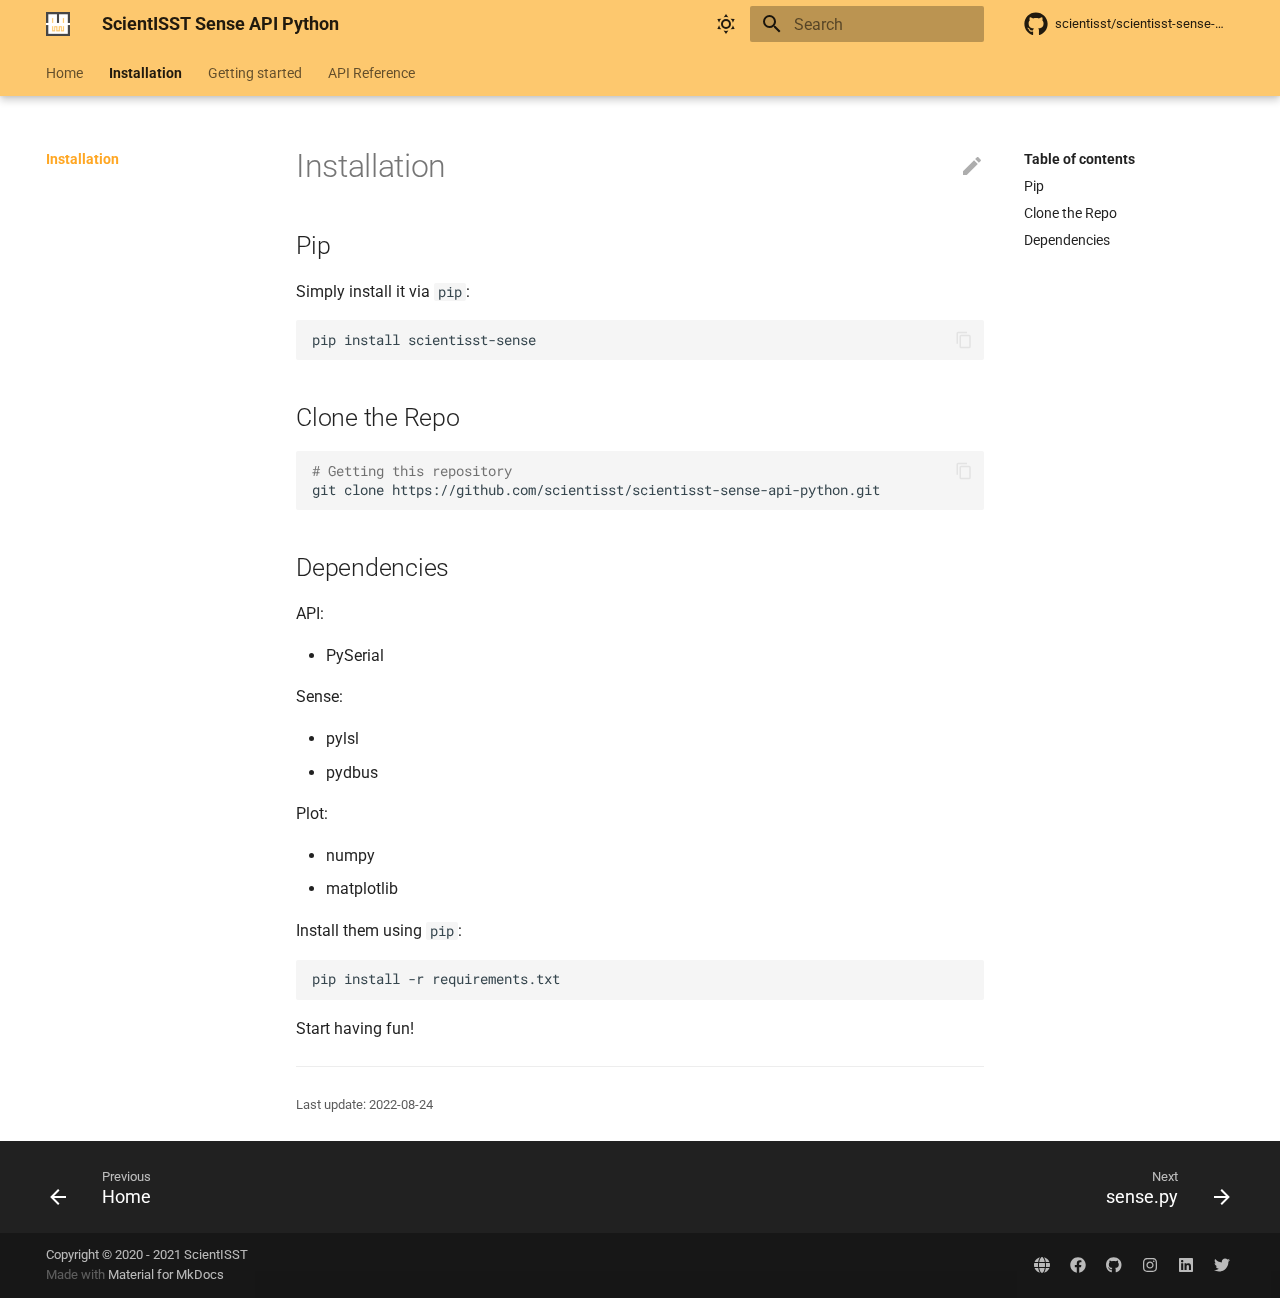
==== commit 5f5579ad: "deploy: 2519cb28c459951aeb000ae50c78b7ed7170e521" ====
--- a/installation/index.html
+++ b/installation/index.html
@@ -9,7 +9,7 @@
       
       
       <link rel="icon" href="../img/favicon.ico">
-      <meta name="generator" content="mkdocs-1.3.0, mkdocs-material-8.3.3">
+      <meta name="generator" content="mkdocs-1.3.1, mkdocs-material-8.4.1">
     
     
       
@@ -17,7 +17,7 @@
       
     
     
-      <link rel="stylesheet" href="../assets/stylesheets/main.4a0965b7.min.css">
+      <link rel="stylesheet" href="../assets/stylesheets/main.69437709.min.css">
       
         
         <link rel="stylesheet" href="../assets/stylesheets/palette.cbb835fc.min.css">
@@ -40,7 +40,7 @@
     
       <link rel="stylesheet" href="../css/extra.css">
     
-    <script>__md_scope=new URL("..",location),__md_get=(e,_=localStorage,t=__md_scope)=>JSON.parse(_.getItem(t.pathname+"."+e)),__md_set=(e,_,t=localStorage,a=__md_scope)=>{try{t.setItem(a.pathname+"."+e,JSON.stringify(_))}catch(e){}}</script>
+    <script>__md_scope=new URL("..",location),__md_hash=e=>[...e].reduce((e,_)=>(e<<5)-e+_.charCodeAt(0),0),__md_get=(e,_=localStorage,t=__md_scope)=>JSON.parse(_.getItem(t.pathname+"."+e)),__md_set=(e,_,t=localStorage,a=__md_scope)=>{try{t.setItem(a.pathname+"."+e,JSON.stringify(_))}catch(e){}}</script>
     
       
 
@@ -171,7 +171,7 @@
         <a href="https://github.com/scientisst/scientisst-sense-api-python" title="Go to repository" class="md-source" data-md-component="source">
   <div class="md-source__icon md-icon">
     
-    <svg xmlns="http://www.w3.org/2000/svg" viewBox="0 0 496 512"><!--! Font Awesome Free 6.1.1 by @fontawesome - https://fontawesome.com License - https://fontawesome.com/license/free (Icons: CC BY 4.0, Fonts: SIL OFL 1.1, Code: MIT License) Copyright 2022 Fonticons, Inc.--><path d="M165.9 397.4c0 2-2.3 3.6-5.2 3.6-3.3.3-5.6-1.3-5.6-3.6 0-2 2.3-3.6 5.2-3.6 3-.3 5.6 1.3 5.6 3.6zm-31.1-4.5c-.7 2 1.3 4.3 4.3 4.9 2.6 1 5.6 0 6.2-2s-1.3-4.3-4.3-5.2c-2.6-.7-5.5.3-6.2 2.3zm44.2-1.7c-2.9.7-4.9 2.6-4.6 4.9.3 2 2.9 3.3 5.9 2.6 2.9-.7 4.9-2.6 4.6-4.6-.3-1.9-3-3.2-5.9-2.9zM244.8 8C106.1 8 0 113.3 0 252c0 110.9 69.8 205.8 169.5 239.2 12.8 2.3 17.3-5.6 17.3-12.1 0-6.2-.3-40.4-.3-61.4 0 0-70 15-84.7-29.8 0 0-11.4-29.1-27.8-36.6 0 0-22.9-15.7 1.6-15.4 0 0 24.9 2 38.6 25.8 21.9 38.6 58.6 27.5 72.9 20.9 2.3-16 8.8-27.1 16-33.7-55.9-6.2-112.3-14.3-112.3-110.5 0-27.5 7.6-41.3 23.6-58.9-2.6-6.5-11.1-33.3 2.6-67.9 20.9-6.5 69 27 69 27 20-5.6 41.5-8.5 62.8-8.5s42.8 2.9 62.8 8.5c0 0 48.1-33.6 69-27 13.7 34.7 5.2 61.4 2.6 67.9 16 17.7 25.8 31.5 25.8 58.9 0 96.5-58.9 104.2-114.8 110.5 9.2 7.9 17 22.9 17 46.4 0 33.7-.3 75.4-.3 83.6 0 6.5 4.6 14.4 17.3 12.1C428.2 457.8 496 362.9 496 252 496 113.3 383.5 8 244.8 8zM97.2 352.9c-1.3 1-1 3.3.7 5.2 1.6 1.6 3.9 2.3 5.2 1 1.3-1 1-3.3-.7-5.2-1.6-1.6-3.9-2.3-5.2-1zm-10.8-8.1c-.7 1.3.3 2.9 2.3 3.9 1.6 1 3.6.7 4.3-.7.7-1.3-.3-2.9-2.3-3.9-2-.6-3.6-.3-4.3.7zm32.4 35.6c-1.6 1.3-1 4.3 1.3 6.2 2.3 2.3 5.2 2.6 6.5 1 1.3-1.3.7-4.3-1.3-6.2-2.2-2.3-5.2-2.6-6.5-1zm-11.4-14.7c-1.6 1-1.6 3.6 0 5.9 1.6 2.3 4.3 3.3 5.6 2.3 1.6-1.3 1.6-3.9 0-6.2-1.4-2.3-4-3.3-5.6-2z"/></svg>
+    <svg xmlns="http://www.w3.org/2000/svg" viewBox="0 0 496 512"><!--! Font Awesome Free 6.1.2 by @fontawesome - https://fontawesome.com License - https://fontawesome.com/license/free (Icons: CC BY 4.0, Fonts: SIL OFL 1.1, Code: MIT License) Copyright 2022 Fonticons, Inc.--><path d="M165.9 397.4c0 2-2.3 3.6-5.2 3.6-3.3.3-5.6-1.3-5.6-3.6 0-2 2.3-3.6 5.2-3.6 3-.3 5.6 1.3 5.6 3.6zm-31.1-4.5c-.7 2 1.3 4.3 4.3 4.9 2.6 1 5.6 0 6.2-2s-1.3-4.3-4.3-5.2c-2.6-.7-5.5.3-6.2 2.3zm44.2-1.7c-2.9.7-4.9 2.6-4.6 4.9.3 2 2.9 3.3 5.9 2.6 2.9-.7 4.9-2.6 4.6-4.6-.3-1.9-3-3.2-5.9-2.9zM244.8 8C106.1 8 0 113.3 0 252c0 110.9 69.8 205.8 169.5 239.2 12.8 2.3 17.3-5.6 17.3-12.1 0-6.2-.3-40.4-.3-61.4 0 0-70 15-84.7-29.8 0 0-11.4-29.1-27.8-36.6 0 0-22.9-15.7 1.6-15.4 0 0 24.9 2 38.6 25.8 21.9 38.6 58.6 27.5 72.9 20.9 2.3-16 8.8-27.1 16-33.7-55.9-6.2-112.3-14.3-112.3-110.5 0-27.5 7.6-41.3 23.6-58.9-2.6-6.5-11.1-33.3 2.6-67.9 20.9-6.5 69 27 69 27 20-5.6 41.5-8.5 62.8-8.5s42.8 2.9 62.8 8.5c0 0 48.1-33.6 69-27 13.7 34.7 5.2 61.4 2.6 67.9 16 17.7 25.8 31.5 25.8 58.9 0 96.5-58.9 104.2-114.8 110.5 9.2 7.9 17 22.9 17 46.4 0 33.7-.3 75.4-.3 83.6 0 6.5 4.6 14.4 17.3 12.1C428.2 457.8 496 362.9 496 252 496 113.3 383.5 8 244.8 8zM97.2 352.9c-1.3 1-1 3.3.7 5.2 1.6 1.6 3.9 2.3 5.2 1 1.3-1 1-3.3-.7-5.2-1.6-1.6-3.9-2.3-5.2-1zm-10.8-8.1c-.7 1.3.3 2.9 2.3 3.9 1.6 1 3.6.7 4.3-.7.7-1.3-.3-2.9-2.3-3.9-2-.6-3.6-.3-4.3.7zm32.4 35.6c-1.6 1.3-1 4.3 1.3 6.2 2.3 2.3 5.2 2.6 6.5 1 1.3-1.3.7-4.3-1.3-6.2-2.2-2.3-5.2-2.6-6.5-1zm-11.4-14.7c-1.6 1-1.6 3.6 0 5.9 1.6 2.3 4.3 3.3 5.6 2.3 1.6-1.3 1.6-3.9 0-6.2-1.4-2.3-4-3.3-5.6-2z"/></svg>
   </div>
   <div class="md-source__repository">
     scientisst/scientisst-sense-api-python
@@ -284,7 +284,7 @@
       <a href="https://github.com/scientisst/scientisst-sense-api-python" title="Go to repository" class="md-source" data-md-component="source">
   <div class="md-source__icon md-icon">
     
-    <svg xmlns="http://www.w3.org/2000/svg" viewBox="0 0 496 512"><!--! Font Awesome Free 6.1.1 by @fontawesome - https://fontawesome.com License - https://fontawesome.com/license/free (Icons: CC BY 4.0, Fonts: SIL OFL 1.1, Code: MIT License) Copyright 2022 Fonticons, Inc.--><path d="M165.9 397.4c0 2-2.3 3.6-5.2 3.6-3.3.3-5.6-1.3-5.6-3.6 0-2 2.3-3.6 5.2-3.6 3-.3 5.6 1.3 5.6 3.6zm-31.1-4.5c-.7 2 1.3 4.3 4.3 4.9 2.6 1 5.6 0 6.2-2s-1.3-4.3-4.3-5.2c-2.6-.7-5.5.3-6.2 2.3zm44.2-1.7c-2.9.7-4.9 2.6-4.6 4.9.3 2 2.9 3.3 5.9 2.6 2.9-.7 4.9-2.6 4.6-4.6-.3-1.9-3-3.2-5.9-2.9zM244.8 8C106.1 8 0 113.3 0 252c0 110.9 69.8 205.8 169.5 239.2 12.8 2.3 17.3-5.6 17.3-12.1 0-6.2-.3-40.4-.3-61.4 0 0-70 15-84.7-29.8 0 0-11.4-29.1-27.8-36.6 0 0-22.9-15.7 1.6-15.4 0 0 24.9 2 38.6 25.8 21.9 38.6 58.6 27.5 72.9 20.9 2.3-16 8.8-27.1 16-33.7-55.9-6.2-112.3-14.3-112.3-110.5 0-27.5 7.6-41.3 23.6-58.9-2.6-6.5-11.1-33.3 2.6-67.9 20.9-6.5 69 27 69 27 20-5.6 41.5-8.5 62.8-8.5s42.8 2.9 62.8 8.5c0 0 48.1-33.6 69-27 13.7 34.7 5.2 61.4 2.6 67.9 16 17.7 25.8 31.5 25.8 58.9 0 96.5-58.9 104.2-114.8 110.5 9.2 7.9 17 22.9 17 46.4 0 33.7-.3 75.4-.3 83.6 0 6.5 4.6 14.4 17.3 12.1C428.2 457.8 496 362.9 496 252 496 113.3 383.5 8 244.8 8zM97.2 352.9c-1.3 1-1 3.3.7 5.2 1.6 1.6 3.9 2.3 5.2 1 1.3-1 1-3.3-.7-5.2-1.6-1.6-3.9-2.3-5.2-1zm-10.8-8.1c-.7 1.3.3 2.9 2.3 3.9 1.6 1 3.6.7 4.3-.7.7-1.3-.3-2.9-2.3-3.9-2-.6-3.6-.3-4.3.7zm32.4 35.6c-1.6 1.3-1 4.3 1.3 6.2 2.3 2.3 5.2 2.6 6.5 1 1.3-1.3.7-4.3-1.3-6.2-2.2-2.3-5.2-2.6-6.5-1zm-11.4-14.7c-1.6 1-1.6 3.6 0 5.9 1.6 2.3 4.3 3.3 5.6 2.3 1.6-1.3 1.6-3.9 0-6.2-1.4-2.3-4-3.3-5.6-2z"/></svg>
+    <svg xmlns="http://www.w3.org/2000/svg" viewBox="0 0 496 512"><!--! Font Awesome Free 6.1.2 by @fontawesome - https://fontawesome.com License - https://fontawesome.com/license/free (Icons: CC BY 4.0, Fonts: SIL OFL 1.1, Code: MIT License) Copyright 2022 Fonticons, Inc.--><path d="M165.9 397.4c0 2-2.3 3.6-5.2 3.6-3.3.3-5.6-1.3-5.6-3.6 0-2 2.3-3.6 5.2-3.6 3-.3 5.6 1.3 5.6 3.6zm-31.1-4.5c-.7 2 1.3 4.3 4.3 4.9 2.6 1 5.6 0 6.2-2s-1.3-4.3-4.3-5.2c-2.6-.7-5.5.3-6.2 2.3zm44.2-1.7c-2.9.7-4.9 2.6-4.6 4.9.3 2 2.9 3.3 5.9 2.6 2.9-.7 4.9-2.6 4.6-4.6-.3-1.9-3-3.2-5.9-2.9zM244.8 8C106.1 8 0 113.3 0 252c0 110.9 69.8 205.8 169.5 239.2 12.8 2.3 17.3-5.6 17.3-12.1 0-6.2-.3-40.4-.3-61.4 0 0-70 15-84.7-29.8 0 0-11.4-29.1-27.8-36.6 0 0-22.9-15.7 1.6-15.4 0 0 24.9 2 38.6 25.8 21.9 38.6 58.6 27.5 72.9 20.9 2.3-16 8.8-27.1 16-33.7-55.9-6.2-112.3-14.3-112.3-110.5 0-27.5 7.6-41.3 23.6-58.9-2.6-6.5-11.1-33.3 2.6-67.9 20.9-6.5 69 27 69 27 20-5.6 41.5-8.5 62.8-8.5s42.8 2.9 62.8 8.5c0 0 48.1-33.6 69-27 13.7 34.7 5.2 61.4 2.6 67.9 16 17.7 25.8 31.5 25.8 58.9 0 96.5-58.9 104.2-114.8 110.5 9.2 7.9 17 22.9 17 46.4 0 33.7-.3 75.4-.3 83.6 0 6.5 4.6 14.4 17.3 12.1C428.2 457.8 496 362.9 496 252 496 113.3 383.5 8 244.8 8zM97.2 352.9c-1.3 1-1 3.3.7 5.2 1.6 1.6 3.9 2.3 5.2 1 1.3-1 1-3.3-.7-5.2-1.6-1.6-3.9-2.3-5.2-1zm-10.8-8.1c-.7 1.3.3 2.9 2.3 3.9 1.6 1 3.6.7 4.3-.7.7-1.3-.3-2.9-2.3-3.9-2-.6-3.6-.3-4.3.7zm32.4 35.6c-1.6 1.3-1 4.3 1.3 6.2 2.3 2.3 5.2 2.6 6.5 1 1.3-1.3.7-4.3-1.3-6.2-2.2-2.3-5.2-2.6-6.5-1zm-11.4-14.7c-1.6 1-1.6 3.6 0 5.9 1.6 2.3 4.3 3.3 5.6 2.3 1.6-1.3 1.6-3.9 0-6.2-1.4-2.3-4-3.3-5.6-2z"/></svg>
   </div>
   <div class="md-source__repository">
     scientisst/scientisst-sense-api-python
@@ -349,6 +349,13 @@
       Table of contents
     </label>
     <ul class="md-nav__list" data-md-component="toc" data-md-scrollfix>
+      
+        <li class="md-nav__item">
+  <a href="#pip" class="md-nav__link">
+    Pip
+  </a>
+  
+</li>
       
         <li class="md-nav__item">
   <a href="#clone-the-repo" class="md-nav__link">
@@ -551,6 +558,13 @@
     <ul class="md-nav__list" data-md-component="toc" data-md-scrollfix>
       
         <li class="md-nav__item">
+  <a href="#pip" class="md-nav__link">
+    Pip
+  </a>
+  
+</li>
+      
+        <li class="md-nav__item">
   <a href="#clone-the-repo" class="md-nav__link">
     Clone the Repo
   </a>
@@ -583,8 +597,12 @@
 
 
 <h1 id="installation">Installation</h1>
+<h2 id="pip">Pip</h2>
+<p>Simply install it via <code>pip</code>:</p>
+<div class="highlight"><pre><span></span><code>pip install scientisst-sense
+</code></pre></div>
 <h2 id="clone-the-repo">Clone the Repo</h2>
-<div class="highlight"><pre><span></span><code><span class="c1"># Getting this repository </span>
+<div class="highlight"><pre><span></span><code><span class="c1"># Getting this repository</span>
 git clone https://github.com/scientisst/scientisst-sense-api-python.git
 </code></pre></div>
 <h2 id="dependencies">Dependencies</h2>
@@ -612,10 +630,13 @@
   <small>
     
       Last update:
-      2022-06-07
+      2022-08-24
     
   </small>
 </div>
+
+
+
 
               
             </article>
@@ -687,7 +708,7 @@
       
     
     <a href="https://scientisst.com" target="_blank" rel="noopener" title="scientisst.com" class="md-social__link">
-      <svg xmlns="http://www.w3.org/2000/svg" viewBox="0 0 512 512"><!--! Font Awesome Free 6.1.1 by @fontawesome - https://fontawesome.com License - https://fontawesome.com/license/free (Icons: CC BY 4.0, Fonts: SIL OFL 1.1, Code: MIT License) Copyright 2022 Fonticons, Inc.--><path d="M352 256c0 22.2-1.2 43.6-3.3 64H163.3c-2.1-20.4-4.2-41.8-4.2-64 0-22.2 2.1-43.6 4.2-64h185.4c2.1 20.4 3.3 41.8 3.3 64zm151.9-64c5.3 20.5 8.1 41.9 8.1 64s-2.8 43.5-8.1 64H380.8c2.1-20.6 3.2-42.9 3.2-64 0-22-1.1-43.4-3.2-64h123.1zm-10.5-32H376.7c-10-63.86-29.8-117.38-55.3-151.558C399.8 29.09 463.4 85.94 493.4 160zm-149.1 0H167.7c6.1-36.4 15.5-68.62 27-94.65 10.5-23.61 22.2-40.74 33.5-51.54C239.4 3.178 248.7 0 256 0c7.3 0 16.6 3.178 27.8 13.81 11.3 10.8 23 27.93 33.5 51.54 11.5 26.03 20.9 58.25 27 94.65zm-325.69 0C48.59 85.94 112.2 29.09 190.6 8.442 165.1 42.62 145.3 96.14 135.3 160H18.61zm112.59 32c-2.1 20.6-4.1 42-4.1 64 0 21.1 2 43.4 4.1 64H8.065C2.8 299.5 0 278.1 0 256s2.8-43.5 8.065-64H131.2zm63.5 254.6c-11.5-26-20.9-58.2-27-94.6h176.6c-6.1 36.4-15.5 68.6-27 94.6-10.5 23.7-22.2 40.8-33.5 51.6-11.2 10.6-20.5 13.8-28.7 13.8-6.4 0-15.7-3.2-26.9-13.8-11.3-10.8-23-27.9-33.5-51.6zm-4.1 57C112.2 482.9 48.59 426.1 18.61 352H135.3c10 63.9 29.8 117.4 55.3 151.6zm130.8 0c25.5-34.2 45.3-87.7 55.3-151.6h116.7c-30 74.1-93.6 130.9-172 151.6z"/></svg>
+      <svg xmlns="http://www.w3.org/2000/svg" viewBox="0 0 512 512"><!--! Font Awesome Free 6.1.2 by @fontawesome - https://fontawesome.com License - https://fontawesome.com/license/free (Icons: CC BY 4.0, Fonts: SIL OFL 1.1, Code: MIT License) Copyright 2022 Fonticons, Inc.--><path d="M352 256c0 22.2-1.2 43.6-3.3 64H163.3c-2.1-20.4-4.2-41.8-4.2-64 0-22.2 2.1-43.6 4.2-64h185.4c2.1 20.4 3.3 41.8 3.3 64zm151.9-64c5.3 20.5 8.1 41.9 8.1 64s-2.8 43.5-8.1 64H380.8c2.1-20.6 3.2-42.9 3.2-64 0-22-1.1-43.4-3.2-64h123.1zm-10.5-32H376.7c-10-63.86-29.8-117.38-55.3-151.558C399.8 29.09 463.4 85.94 493.4 160zm-149.1 0H167.7c6.1-36.4 15.5-68.62 27-94.65 10.5-23.61 22.2-40.74 33.5-51.54C239.4 3.178 248.7 0 256 0c7.3 0 16.6 3.178 27.8 13.81 11.3 10.8 23 27.93 33.5 51.54 11.5 26.03 20.9 58.25 27 94.65zm-325.69 0C48.59 85.94 112.2 29.09 190.6 8.442 165.1 42.62 145.3 96.14 135.3 160H18.61zm112.59 32c-2.1 20.6-4.1 42-4.1 64 0 21.1 2 43.4 4.1 64H8.065C2.8 299.5 0 278.1 0 256s2.8-43.5 8.065-64H131.2zm63.5 254.6c-11.5-26-20.9-58.2-27-94.6h176.6c-6.1 36.4-15.5 68.6-27 94.6-10.5 23.7-22.2 40.8-33.5 51.6-11.2 10.6-20.5 13.8-28.7 13.8-6.4 0-15.7-3.2-26.9-13.8-11.3-10.8-23-27.9-33.5-51.6zm-4.1 57C112.2 482.9 48.59 426.1 18.61 352H135.3c10 63.9 29.8 117.4 55.3 151.6zm130.8 0c25.5-34.2 45.3-87.7 55.3-151.6h116.7c-30 74.1-93.6 130.9-172 151.6z"/></svg>
     </a>
   
     
@@ -696,7 +717,7 @@
       
     
     <a href="https://www.facebook.com/ScientISSThub" target="_blank" rel="noopener" title="www.facebook.com" class="md-social__link">
-      <svg xmlns="http://www.w3.org/2000/svg" viewBox="0 0 512 512"><!--! Font Awesome Free 6.1.1 by @fontawesome - https://fontawesome.com License - https://fontawesome.com/license/free (Icons: CC BY 4.0, Fonts: SIL OFL 1.1, Code: MIT License) Copyright 2022 Fonticons, Inc.--><path d="M504 256C504 119 393 8 256 8S8 119 8 256c0 123.78 90.69 226.38 209.25 245V327.69h-63V256h63v-54.64c0-62.15 37-96.48 93.67-96.48 27.14 0 55.52 4.84 55.52 4.84v61h-31.28c-30.8 0-40.41 19.12-40.41 38.73V256h68.78l-11 71.69h-57.78V501C413.31 482.38 504 379.78 504 256z"/></svg>
+      <svg xmlns="http://www.w3.org/2000/svg" viewBox="0 0 512 512"><!--! Font Awesome Free 6.1.2 by @fontawesome - https://fontawesome.com License - https://fontawesome.com/license/free (Icons: CC BY 4.0, Fonts: SIL OFL 1.1, Code: MIT License) Copyright 2022 Fonticons, Inc.--><path d="M504 256C504 119 393 8 256 8S8 119 8 256c0 123.78 90.69 226.38 209.25 245V327.69h-63V256h63v-54.64c0-62.15 37-96.48 93.67-96.48 27.14 0 55.52 4.84 55.52 4.84v61h-31.28c-30.8 0-40.41 19.12-40.41 38.73V256h68.78l-11 71.69h-57.78V501C413.31 482.38 504 379.78 504 256z"/></svg>
     </a>
   
     
@@ -705,7 +726,7 @@
       
     
     <a href="https://github.com/ScientISST" target="_blank" rel="noopener" title="github.com" class="md-social__link">
-      <svg xmlns="http://www.w3.org/2000/svg" viewBox="0 0 496 512"><!--! Font Awesome Free 6.1.1 by @fontawesome - https://fontawesome.com License - https://fontawesome.com/license/free (Icons: CC BY 4.0, Fonts: SIL OFL 1.1, Code: MIT License) Copyright 2022 Fonticons, Inc.--><path d="M165.9 397.4c0 2-2.3 3.6-5.2 3.6-3.3.3-5.6-1.3-5.6-3.6 0-2 2.3-3.6 5.2-3.6 3-.3 5.6 1.3 5.6 3.6zm-31.1-4.5c-.7 2 1.3 4.3 4.3 4.9 2.6 1 5.6 0 6.2-2s-1.3-4.3-4.3-5.2c-2.6-.7-5.5.3-6.2 2.3zm44.2-1.7c-2.9.7-4.9 2.6-4.6 4.9.3 2 2.9 3.3 5.9 2.6 2.9-.7 4.9-2.6 4.6-4.6-.3-1.9-3-3.2-5.9-2.9zM244.8 8C106.1 8 0 113.3 0 252c0 110.9 69.8 205.8 169.5 239.2 12.8 2.3 17.3-5.6 17.3-12.1 0-6.2-.3-40.4-.3-61.4 0 0-70 15-84.7-29.8 0 0-11.4-29.1-27.8-36.6 0 0-22.9-15.7 1.6-15.4 0 0 24.9 2 38.6 25.8 21.9 38.6 58.6 27.5 72.9 20.9 2.3-16 8.8-27.1 16-33.7-55.9-6.2-112.3-14.3-112.3-110.5 0-27.5 7.6-41.3 23.6-58.9-2.6-6.5-11.1-33.3 2.6-67.9 20.9-6.5 69 27 69 27 20-5.6 41.5-8.5 62.8-8.5s42.8 2.9 62.8 8.5c0 0 48.1-33.6 69-27 13.7 34.7 5.2 61.4 2.6 67.9 16 17.7 25.8 31.5 25.8 58.9 0 96.5-58.9 104.2-114.8 110.5 9.2 7.9 17 22.9 17 46.4 0 33.7-.3 75.4-.3 83.6 0 6.5 4.6 14.4 17.3 12.1C428.2 457.8 496 362.9 496 252 496 113.3 383.5 8 244.8 8zM97.2 352.9c-1.3 1-1 3.3.7 5.2 1.6 1.6 3.9 2.3 5.2 1 1.3-1 1-3.3-.7-5.2-1.6-1.6-3.9-2.3-5.2-1zm-10.8-8.1c-.7 1.3.3 2.9 2.3 3.9 1.6 1 3.6.7 4.3-.7.7-1.3-.3-2.9-2.3-3.9-2-.6-3.6-.3-4.3.7zm32.4 35.6c-1.6 1.3-1 4.3 1.3 6.2 2.3 2.3 5.2 2.6 6.5 1 1.3-1.3.7-4.3-1.3-6.2-2.2-2.3-5.2-2.6-6.5-1zm-11.4-14.7c-1.6 1-1.6 3.6 0 5.9 1.6 2.3 4.3 3.3 5.6 2.3 1.6-1.3 1.6-3.9 0-6.2-1.4-2.3-4-3.3-5.6-2z"/></svg>
+      <svg xmlns="http://www.w3.org/2000/svg" viewBox="0 0 496 512"><!--! Font Awesome Free 6.1.2 by @fontawesome - https://fontawesome.com License - https://fontawesome.com/license/free (Icons: CC BY 4.0, Fonts: SIL OFL 1.1, Code: MIT License) Copyright 2022 Fonticons, Inc.--><path d="M165.9 397.4c0 2-2.3 3.6-5.2 3.6-3.3.3-5.6-1.3-5.6-3.6 0-2 2.3-3.6 5.2-3.6 3-.3 5.6 1.3 5.6 3.6zm-31.1-4.5c-.7 2 1.3 4.3 4.3 4.9 2.6 1 5.6 0 6.2-2s-1.3-4.3-4.3-5.2c-2.6-.7-5.5.3-6.2 2.3zm44.2-1.7c-2.9.7-4.9 2.6-4.6 4.9.3 2 2.9 3.3 5.9 2.6 2.9-.7 4.9-2.6 4.6-4.6-.3-1.9-3-3.2-5.9-2.9zM244.8 8C106.1 8 0 113.3 0 252c0 110.9 69.8 205.8 169.5 239.2 12.8 2.3 17.3-5.6 17.3-12.1 0-6.2-.3-40.4-.3-61.4 0 0-70 15-84.7-29.8 0 0-11.4-29.1-27.8-36.6 0 0-22.9-15.7 1.6-15.4 0 0 24.9 2 38.6 25.8 21.9 38.6 58.6 27.5 72.9 20.9 2.3-16 8.8-27.1 16-33.7-55.9-6.2-112.3-14.3-112.3-110.5 0-27.5 7.6-41.3 23.6-58.9-2.6-6.5-11.1-33.3 2.6-67.9 20.9-6.5 69 27 69 27 20-5.6 41.5-8.5 62.8-8.5s42.8 2.9 62.8 8.5c0 0 48.1-33.6 69-27 13.7 34.7 5.2 61.4 2.6 67.9 16 17.7 25.8 31.5 25.8 58.9 0 96.5-58.9 104.2-114.8 110.5 9.2 7.9 17 22.9 17 46.4 0 33.7-.3 75.4-.3 83.6 0 6.5 4.6 14.4 17.3 12.1C428.2 457.8 496 362.9 496 252 496 113.3 383.5 8 244.8 8zM97.2 352.9c-1.3 1-1 3.3.7 5.2 1.6 1.6 3.9 2.3 5.2 1 1.3-1 1-3.3-.7-5.2-1.6-1.6-3.9-2.3-5.2-1zm-10.8-8.1c-.7 1.3.3 2.9 2.3 3.9 1.6 1 3.6.7 4.3-.7.7-1.3-.3-2.9-2.3-3.9-2-.6-3.6-.3-4.3.7zm32.4 35.6c-1.6 1.3-1 4.3 1.3 6.2 2.3 2.3 5.2 2.6 6.5 1 1.3-1.3.7-4.3-1.3-6.2-2.2-2.3-5.2-2.6-6.5-1zm-11.4-14.7c-1.6 1-1.6 3.6 0 5.9 1.6 2.3 4.3 3.3 5.6 2.3 1.6-1.3 1.6-3.9 0-6.2-1.4-2.3-4-3.3-5.6-2z"/></svg>
     </a>
   
     
@@ -714,7 +735,7 @@
       
     
     <a href="https://www.instagram.com/scientissthub/" target="_blank" rel="noopener" title="www.instagram.com" class="md-social__link">
-      <svg xmlns="http://www.w3.org/2000/svg" viewBox="0 0 448 512"><!--! Font Awesome Free 6.1.1 by @fontawesome - https://fontawesome.com License - https://fontawesome.com/license/free (Icons: CC BY 4.0, Fonts: SIL OFL 1.1, Code: MIT License) Copyright 2022 Fonticons, Inc.--><path d="M224.1 141c-63.6 0-114.9 51.3-114.9 114.9s51.3 114.9 114.9 114.9S339 319.5 339 255.9 287.7 141 224.1 141zm0 189.6c-41.1 0-74.7-33.5-74.7-74.7s33.5-74.7 74.7-74.7 74.7 33.5 74.7 74.7-33.6 74.7-74.7 74.7zm146.4-194.3c0 14.9-12 26.8-26.8 26.8-14.9 0-26.8-12-26.8-26.8s12-26.8 26.8-26.8 26.8 12 26.8 26.8zm76.1 27.2c-1.7-35.9-9.9-67.7-36.2-93.9-26.2-26.2-58-34.4-93.9-36.2-37-2.1-147.9-2.1-184.9 0-35.8 1.7-67.6 9.9-93.9 36.1s-34.4 58-36.2 93.9c-2.1 37-2.1 147.9 0 184.9 1.7 35.9 9.9 67.7 36.2 93.9s58 34.4 93.9 36.2c37 2.1 147.9 2.1 184.9 0 35.9-1.7 67.7-9.9 93.9-36.2 26.2-26.2 34.4-58 36.2-93.9 2.1-37 2.1-147.8 0-184.8zM398.8 388c-7.8 19.6-22.9 34.7-42.6 42.6-29.5 11.7-99.5 9-132.1 9s-102.7 2.6-132.1-9c-19.6-7.8-34.7-22.9-42.6-42.6-11.7-29.5-9-99.5-9-132.1s-2.6-102.7 9-132.1c7.8-19.6 22.9-34.7 42.6-42.6 29.5-11.7 99.5-9 132.1-9s102.7-2.6 132.1 9c19.6 7.8 34.7 22.9 42.6 42.6 11.7 29.5 9 99.5 9 132.1s2.7 102.7-9 132.1z"/></svg>
+      <svg xmlns="http://www.w3.org/2000/svg" viewBox="0 0 448 512"><!--! Font Awesome Free 6.1.2 by @fontawesome - https://fontawesome.com License - https://fontawesome.com/license/free (Icons: CC BY 4.0, Fonts: SIL OFL 1.1, Code: MIT License) Copyright 2022 Fonticons, Inc.--><path d="M224.1 141c-63.6 0-114.9 51.3-114.9 114.9s51.3 114.9 114.9 114.9S339 319.5 339 255.9 287.7 141 224.1 141zm0 189.6c-41.1 0-74.7-33.5-74.7-74.7s33.5-74.7 74.7-74.7 74.7 33.5 74.7 74.7-33.6 74.7-74.7 74.7zm146.4-194.3c0 14.9-12 26.8-26.8 26.8-14.9 0-26.8-12-26.8-26.8s12-26.8 26.8-26.8 26.8 12 26.8 26.8zm76.1 27.2c-1.7-35.9-9.9-67.7-36.2-93.9-26.2-26.2-58-34.4-93.9-36.2-37-2.1-147.9-2.1-184.9 0-35.8 1.7-67.6 9.9-93.9 36.1s-34.4 58-36.2 93.9c-2.1 37-2.1 147.9 0 184.9 1.7 35.9 9.9 67.7 36.2 93.9s58 34.4 93.9 36.2c37 2.1 147.9 2.1 184.9 0 35.9-1.7 67.7-9.9 93.9-36.2 26.2-26.2 34.4-58 36.2-93.9 2.1-37 2.1-147.8 0-184.8zM398.8 388c-7.8 19.6-22.9 34.7-42.6 42.6-29.5 11.7-99.5 9-132.1 9s-102.7 2.6-132.1-9c-19.6-7.8-34.7-22.9-42.6-42.6-11.7-29.5-9-99.5-9-132.1s-2.6-102.7 9-132.1c7.8-19.6 22.9-34.7 42.6-42.6 29.5-11.7 99.5-9 132.1-9s102.7-2.6 132.1 9c19.6 7.8 34.7 22.9 42.6 42.6 11.7 29.5 9 99.5 9 132.1s2.7 102.7-9 132.1z"/></svg>
     </a>
   
     
@@ -723,7 +744,7 @@
       
     
     <a href="https://www.linkedin.com/company/scientisst" target="_blank" rel="noopener" title="www.linkedin.com" class="md-social__link">
-      <svg xmlns="http://www.w3.org/2000/svg" viewBox="0 0 448 512"><!--! Font Awesome Free 6.1.1 by @fontawesome - https://fontawesome.com License - https://fontawesome.com/license/free (Icons: CC BY 4.0, Fonts: SIL OFL 1.1, Code: MIT License) Copyright 2022 Fonticons, Inc.--><path d="M416 32H31.9C14.3 32 0 46.5 0 64.3v383.4C0 465.5 14.3 480 31.9 480H416c17.6 0 32-14.5 32-32.3V64.3c0-17.8-14.4-32.3-32-32.3zM135.4 416H69V202.2h66.5V416zm-33.2-243c-21.3 0-38.5-17.3-38.5-38.5S80.9 96 102.2 96c21.2 0 38.5 17.3 38.5 38.5 0 21.3-17.2 38.5-38.5 38.5zm282.1 243h-66.4V312c0-24.8-.5-56.7-34.5-56.7-34.6 0-39.9 27-39.9 54.9V416h-66.4V202.2h63.7v29.2h.9c8.9-16.8 30.6-34.5 62.9-34.5 67.2 0 79.7 44.3 79.7 101.9V416z"/></svg>
+      <svg xmlns="http://www.w3.org/2000/svg" viewBox="0 0 448 512"><!--! Font Awesome Free 6.1.2 by @fontawesome - https://fontawesome.com License - https://fontawesome.com/license/free (Icons: CC BY 4.0, Fonts: SIL OFL 1.1, Code: MIT License) Copyright 2022 Fonticons, Inc.--><path d="M416 32H31.9C14.3 32 0 46.5 0 64.3v383.4C0 465.5 14.3 480 31.9 480H416c17.6 0 32-14.5 32-32.3V64.3c0-17.8-14.4-32.3-32-32.3zM135.4 416H69V202.2h66.5V416zm-33.2-243c-21.3 0-38.5-17.3-38.5-38.5S80.9 96 102.2 96c21.2 0 38.5 17.3 38.5 38.5 0 21.3-17.2 38.5-38.5 38.5zm282.1 243h-66.4V312c0-24.8-.5-56.7-34.5-56.7-34.6 0-39.9 27-39.9 54.9V416h-66.4V202.2h63.7v29.2h.9c8.9-16.8 30.6-34.5 62.9-34.5 67.2 0 79.7 44.3 79.7 101.9V416z"/></svg>
     </a>
   
     
@@ -732,7 +753,7 @@
       
     
     <a href="https://twitter.com/ScientISSThub" target="_blank" rel="noopener" title="twitter.com" class="md-social__link">
-      <svg xmlns="http://www.w3.org/2000/svg" viewBox="0 0 512 512"><!--! Font Awesome Free 6.1.1 by @fontawesome - https://fontawesome.com License - https://fontawesome.com/license/free (Icons: CC BY 4.0, Fonts: SIL OFL 1.1, Code: MIT License) Copyright 2022 Fonticons, Inc.--><path d="M459.37 151.716c.325 4.548.325 9.097.325 13.645 0 138.72-105.583 298.558-298.558 298.558-59.452 0-114.68-17.219-161.137-47.106 8.447.974 16.568 1.299 25.34 1.299 49.055 0 94.213-16.568 130.274-44.832-46.132-.975-84.792-31.188-98.112-72.772 6.498.974 12.995 1.624 19.818 1.624 9.421 0 18.843-1.3 27.614-3.573-48.081-9.747-84.143-51.98-84.143-102.985v-1.299c13.969 7.797 30.214 12.67 47.431 13.319-28.264-18.843-46.781-51.005-46.781-87.391 0-19.492 5.197-37.36 14.294-52.954 51.655 63.675 129.3 105.258 216.365 109.807-1.624-7.797-2.599-15.918-2.599-24.04 0-57.828 46.782-104.934 104.934-104.934 30.213 0 57.502 12.67 76.67 33.137 23.715-4.548 46.456-13.32 66.599-25.34-7.798 24.366-24.366 44.833-46.132 57.827 21.117-2.273 41.584-8.122 60.426-16.243-14.292 20.791-32.161 39.308-52.628 54.253z"/></svg>
+      <svg xmlns="http://www.w3.org/2000/svg" viewBox="0 0 512 512"><!--! Font Awesome Free 6.1.2 by @fontawesome - https://fontawesome.com License - https://fontawesome.com/license/free (Icons: CC BY 4.0, Fonts: SIL OFL 1.1, Code: MIT License) Copyright 2022 Fonticons, Inc.--><path d="M459.37 151.716c.325 4.548.325 9.097.325 13.645 0 138.72-105.583 298.558-298.558 298.558-59.452 0-114.68-17.219-161.137-47.106 8.447.974 16.568 1.299 25.34 1.299 49.055 0 94.213-16.568 130.274-44.832-46.132-.975-84.792-31.188-98.112-72.772 6.498.974 12.995 1.624 19.818 1.624 9.421 0 18.843-1.3 27.614-3.573-48.081-9.747-84.143-51.98-84.143-102.985v-1.299c13.969 7.797 30.214 12.67 47.431 13.319-28.264-18.843-46.781-51.005-46.781-87.391 0-19.492 5.197-37.36 14.294-52.954 51.655 63.675 129.3 105.258 216.365 109.807-1.624-7.797-2.599-15.918-2.599-24.04 0-57.828 46.782-104.934 104.934-104.934 30.213 0 57.502 12.67 76.67 33.137 23.715-4.548 46.456-13.32 66.599-25.34-7.798 24.366-24.366 44.833-46.132 57.827 21.117-2.273 41.584-8.122 60.426-16.243-14.292 20.791-32.161 39.308-52.628 54.253z"/></svg>
     </a>
   
 </div>
@@ -745,10 +766,11 @@
     <div class="md-dialog" data-md-component="dialog">
       <div class="md-dialog__inner md-typeset"></div>
     </div>
-    <script id="__config" type="application/json">{"base": "..", "features": ["navigation.tabs", "navigation.tabs.sticky", "navigation.sections"], "search": "../assets/javascripts/workers/search.b028fd86.min.js", "translations": {"clipboard.copied": "Copied to clipboard", "clipboard.copy": "Copy to clipboard", "search.config.lang": "en", "search.config.pipeline": "trimmer, stopWordFilter", "search.config.separator": "[\\s\\-]+", "search.placeholder": "Search", "search.result.more.one": "1 more on this page", "search.result.more.other": "# more on this page", "search.result.none": "No matching documents", "search.result.one": "1 matching document", "search.result.other": "# matching documents", "search.result.placeholder": "Type to start searching", "search.result.term.missing": "Missing", "select.version.title": "Select version"}}</script>
-    
-    
-      <script src="../assets/javascripts/bundle.f758a944.min.js"></script>
+    
+    <script id="__config" type="application/json">{"base": "..", "features": ["navigation.tabs", "navigation.tabs.sticky", "navigation.sections"], "search": "../assets/javascripts/workers/search.ecf98df9.min.js", "translations": {"clipboard.copied": "Copied to clipboard", "clipboard.copy": "Copy to clipboard", "search.config.lang": "en", "search.config.pipeline": "trimmer, stopWordFilter", "search.config.separator": "[\\s\\-]+", "search.placeholder": "Search", "search.result.more.one": "1 more on this page", "search.result.more.other": "# more on this page", "search.result.none": "No matching documents", "search.result.one": "1 matching document", "search.result.other": "# matching documents", "search.result.placeholder": "Type to start searching", "search.result.term.missing": "Missing", "select.version.title": "Select version"}}</script>
+    
+    
+      <script src="../assets/javascripts/bundle.9c69f0bc.min.js"></script>
       
     
   </body>
--- a/assets/stylesheets/main.69437709.min.css
+++ b/assets/stylesheets/main.69437709.min.css
@@ -0,0 +1 @@
+@charset "UTF-8";html{-webkit-text-size-adjust:none;-moz-text-size-adjust:none;-ms-text-size-adjust:none;text-size-adjust:none;box-sizing:border-box}*,:after,:before{box-sizing:inherit}@media (prefers-reduced-motion){*,:after,:before{transition:none!important}}body{margin:0}a,button,input,label{-webkit-tap-highlight-color:transparent}a{color:inherit;text-decoration:none}hr{border:0;box-sizing:initial;display:block;height:.05rem;overflow:visible;padding:0}small{font-size:80%}sub,sup{line-height:1em}img{border-style:none}table{border-collapse:initial;border-spacing:0}td,th{font-weight:400;vertical-align:top}button{background:transparent;border:0;font-family:inherit;font-size:inherit;margin:0;padding:0}input{border:0;outline:none}:root,[data-md-color-scheme=default]{--md-default-fg-color:rgba(0,0,0,.87);--md-default-fg-color--light:rgba(0,0,0,.54);--md-default-fg-color--lighter:rgba(0,0,0,.32);--md-default-fg-color--lightest:rgba(0,0,0,.07);--md-default-bg-color:#fff;--md-default-bg-color--light:hsla(0,0%,100%,.7);--md-default-bg-color--lighter:hsla(0,0%,100%,.3);--md-default-bg-color--lightest:hsla(0,0%,100%,.12);--md-primary-fg-color:#4051b5;--md-primary-fg-color--light:#5d6cc0;--md-primary-fg-color--dark:#303fa1;--md-primary-bg-color:#fff;--md-primary-bg-color--light:hsla(0,0%,100%,.7);--md-accent-fg-color:#526cfe;--md-accent-fg-color--transparent:rgba(82,108,254,.1);--md-accent-bg-color:#fff;--md-accent-bg-color--light:hsla(0,0%,100%,.7);--md-code-fg-color:#36464e;--md-code-bg-color:#f5f5f5;--md-code-hl-color:rgba(255,255,0,.5);--md-code-hl-number-color:#d52a2a;--md-code-hl-special-color:#db1457;--md-code-hl-function-color:#a846b9;--md-code-hl-constant-color:#6e59d9;--md-code-hl-keyword-color:#3f6ec6;--md-code-hl-string-color:#1c7d4d;--md-code-hl-name-color:var(--md-code-fg-color);--md-code-hl-operator-color:var(--md-default-fg-color--light);--md-code-hl-punctuation-color:var(--md-default-fg-color--light);--md-code-hl-comment-color:var(--md-default-fg-color--light);--md-code-hl-generic-color:var(--md-default-fg-color--light);--md-code-hl-variable-color:var(--md-default-fg-color--light);--md-typeset-color:var(--md-default-fg-color);--md-typeset-a-color:var(--md-primary-fg-color);--md-typeset-mark-color:rgba(255,255,0,.5);--md-typeset-del-color:rgba(245,80,61,.15);--md-typeset-ins-color:rgba(11,213,112,.15);--md-typeset-kbd-color:#fafafa;--md-typeset-kbd-accent-color:#fff;--md-typeset-kbd-border-color:#b8b8b8;--md-typeset-table-color:rgba(0,0,0,.12);--md-admonition-fg-color:var(--md-default-fg-color);--md-admonition-bg-color:var(--md-default-bg-color);--md-footer-fg-color:#fff;--md-footer-fg-color--light:hsla(0,0%,100%,.7);--md-footer-fg-color--lighter:hsla(0,0%,100%,.3);--md-footer-bg-color:rgba(0,0,0,.87);--md-footer-bg-color--dark:rgba(0,0,0,.32);--md-shadow-z1:0 0.2rem 0.5rem rgba(0,0,0,.05),0 0 0.05rem rgba(0,0,0,.1);--md-shadow-z2:0 0.2rem 0.5rem rgba(0,0,0,.1),0 0 0.05rem rgba(0,0,0,.25);--md-shadow-z3:0 0.2rem 0.5rem rgba(0,0,0,.2),0 0 0.05rem rgba(0,0,0,.35)}.md-icon svg{fill:currentcolor;display:block;height:1.2rem;width:1.2rem}body{-webkit-font-smoothing:antialiased;-moz-osx-font-smoothing:grayscale;--md-text-font-family:var(--md-text-font,_),-apple-system,BlinkMacSystemFont,Helvetica,Arial,sans-serif;--md-code-font-family:var(--md-code-font,_),SFMono-Regular,Consolas,Menlo,monospace}body,input{font-feature-settings:"kern","liga";font-family:var(--md-text-font-family)}body,code,input,kbd,pre{color:var(--md-typeset-color)}code,kbd,pre{font-feature-settings:"kern";font-family:var(--md-code-font-family)}:root{--md-typeset-table-sort-icon:url('data:image/svg+xml;charset=utf-8,<svg xmlns="http://www.w3.org/2000/svg" viewBox="0 0 24 24"><path d="m18 21-4-4h3V7h-3l4-4 4 4h-3v10h3M2 19v-2h10v2M2 13v-2h7v2M2 7V5h4v2H2Z"/></svg>');--md-typeset-table-sort-icon--asc:url('data:image/svg+xml;charset=utf-8,<svg xmlns="http://www.w3.org/2000/svg" viewBox="0 0 24 24"><path d="M19 17h3l-4 4-4-4h3V3h2M2 17h10v2H2M6 5v2H2V5m0 6h7v2H2v-2Z"/></svg>');--md-typeset-table-sort-icon--desc:url('data:image/svg+xml;charset=utf-8,<svg xmlns="http://www.w3.org/2000/svg" viewBox="0 0 24 24"><path d="M19 7h3l-4-4-4 4h3v14h2M2 17h10v2H2M6 5v2H2V5m0 6h7v2H2v-2Z"/></svg>')}.md-typeset{-webkit-print-color-adjust:exact;color-adjust:exact;font-size:.8rem;line-height:1.6}@media print{.md-typeset{font-size:.68rem}}.md-typeset blockquote,.md-typeset dl,.md-typeset figure,.md-typeset ol,.md-typeset pre,.md-typeset ul{margin-bottom:1em;margin-top:1em}.md-typeset h1{color:var(--md-default-fg-color--light);font-size:2em;line-height:1.3;margin:0 0 1.25em}.md-typeset h1,.md-typeset h2{font-weight:300;letter-spacing:-.01em}.md-typeset h2{font-size:1.5625em;line-height:1.4;margin:1.6em 0 .64em}.md-typeset h3{font-size:1.25em;font-weight:400;letter-spacing:-.01em;line-height:1.5;margin:1.6em 0 .8em}.md-typeset h2+h3{margin-top:.8em}.md-typeset h4{font-weight:700;letter-spacing:-.01em;margin:1em 0}.md-typeset h5,.md-typeset h6{color:var(--md-default-fg-color--light);font-size:.8em;font-weight:700;letter-spacing:-.01em;margin:1.25em 0}.md-typeset h5{text-transform:uppercase}.md-typeset hr{border-bottom:.05rem solid var(--md-default-fg-color--lightest);display:flow-root;margin:1.5em 0}.md-typeset a{color:var(--md-typeset-a-color);word-break:break-word}.md-typeset a,.md-typeset a:before{transition:color 125ms}.md-typeset a:focus,.md-typeset a:hover{color:var(--md-accent-fg-color)}.md-typeset a:focus code,.md-typeset a:hover code{background-color:var(--md-accent-fg-color--transparent)}.md-typeset a code{color:currentcolor;transition:background-color 125ms}.md-typeset a.focus-visible{outline-color:var(--md-accent-fg-color);outline-offset:.2rem}.md-typeset code,.md-typeset kbd,.md-typeset pre{color:var(--md-code-fg-color);direction:ltr}@media print{.md-typeset code,.md-typeset kbd,.md-typeset pre{white-space:pre-wrap}}.md-typeset code{background-color:var(--md-code-bg-color);border-radius:.1rem;-webkit-box-decoration-break:clone;box-decoration-break:clone;font-size:.85em;padding:0 .2941176471em;word-break:break-word}.md-typeset code:not(.focus-visible){-webkit-tap-highlight-color:transparent;outline:none}.md-typeset pre{display:flow-root;line-height:1.4;position:relative}.md-typeset pre>code{-webkit-box-decoration-break:slice;box-decoration-break:slice;box-shadow:none;display:block;margin:0;outline-color:var(--md-accent-fg-color);overflow:auto;padding:.7720588235em 1.1764705882em;scrollbar-color:var(--md-default-fg-color--lighter) transparent;scrollbar-width:thin;touch-action:auto;word-break:normal}.md-typeset pre>code:hover{scrollbar-color:var(--md-accent-fg-color) transparent}.md-typeset pre>code::-webkit-scrollbar{height:.2rem;width:.2rem}.md-typeset pre>code::-webkit-scrollbar-thumb{background-color:var(--md-default-fg-color--lighter)}.md-typeset pre>code::-webkit-scrollbar-thumb:hover{background-color:var(--md-accent-fg-color)}.md-typeset kbd{background-color:var(--md-typeset-kbd-color);border-radius:.1rem;box-shadow:0 .1rem 0 .05rem var(--md-typeset-kbd-border-color),0 .1rem 0 var(--md-typeset-kbd-border-color),0 -.1rem .2rem var(--md-typeset-kbd-accent-color) inset;color:var(--md-default-fg-color);display:inline-block;font-size:.75em;padding:0 .6666666667em;vertical-align:text-top;word-break:break-word}.md-typeset mark{background-color:var(--md-typeset-mark-color);-webkit-box-decoration-break:clone;box-decoration-break:clone;color:inherit;word-break:break-word}.md-typeset abbr{border-bottom:.05rem dotted var(--md-default-fg-color--light);cursor:help;text-decoration:none}@media (hover:none){.md-typeset abbr{position:relative}.md-typeset abbr[title]:-webkit-any(:focus,:hover):after{background-color:var(--md-default-fg-color);border-radius:.1rem;box-shadow:var(--md-shadow-z3);color:var(--md-default-bg-color);content:attr(title);display:inline-block;font-size:.7rem;margin-top:2em;max-width:80%;min-width:-webkit-max-content;min-width:max-content;padding:.2rem .3rem;position:absolute;width:auto}.md-typeset abbr[title]:-moz-any(:focus,:hover):after{background-color:var(--md-default-fg-color);border-radius:.1rem;box-shadow:var(--md-shadow-z3);color:var(--md-default-bg-color);content:attr(title);display:inline-block;font-size:.7rem;margin-top:2em;max-width:80%;min-width:-moz-max-content;min-width:max-content;padding:.2rem .3rem;position:absolute;width:auto}[dir=ltr] .md-typeset abbr[title]:-webkit-any(:focus,:hover):after{left:0}[dir=ltr] .md-typeset abbr[title]:-moz-any(:focus,:hover):after{left:0}[dir=ltr] .md-typeset abbr[title]:is(:focus,:hover):after{left:0}[dir=rtl] .md-typeset abbr[title]:-webkit-any(:focus,:hover):after{right:0}[dir=rtl] .md-typeset abbr[title]:-moz-any(:focus,:hover):after{right:0}[dir=rtl] .md-typeset abbr[title]:is(:focus,:hover):after{right:0}.md-typeset abbr[title]:is(:focus,:hover):after{background-color:var(--md-default-fg-color);border-radius:.1rem;box-shadow:var(--md-shadow-z3);color:var(--md-default-bg-color);content:attr(title);display:inline-block;font-size:.7rem;margin-top:2em;max-width:80%;min-width:-webkit-max-content;min-width:-moz-max-content;min-width:max-content;padding:.2rem .3rem;position:absolute;width:auto}}.md-typeset small{opacity:.75}[dir=ltr] .md-typeset sub,[dir=ltr] .md-typeset sup{margin-left:.078125em}[dir=rtl] .md-typeset sub,[dir=rtl] .md-typeset sup{margin-right:.078125em}[dir=ltr] .md-typeset blockquote{padding-left:.6rem}[dir=rtl] .md-typeset blockquote{padding-right:.6rem}[dir=ltr] .md-typeset blockquote{border-left:.2rem solid var(--md-default-fg-color--lighter)}[dir=rtl] .md-typeset blockquote{border-right:.2rem solid var(--md-default-fg-color--lighter)}.md-typeset blockquote{color:var(--md-default-fg-color--light);margin-left:0;margin-right:0}.md-typeset ul{list-style-type:disc}[dir=ltr] .md-typeset ol,[dir=ltr] .md-typeset ul{margin-left:.625em}[dir=rtl] .md-typeset ol,[dir=rtl] .md-typeset ul{margin-right:.625em}.md-typeset ol,.md-typeset ul{padding:0}.md-typeset ol:not([hidden]),.md-typeset ul:not([hidden]){display:flow-root}.md-typeset ol ol,.md-typeset ul ol{list-style-type:lower-alpha}.md-typeset ol ol ol,.md-typeset ul ol ol{list-style-type:lower-roman}[dir=ltr] .md-typeset ol li,[dir=ltr] .md-typeset ul li{margin-left:1.25em}[dir=rtl] .md-typeset ol li,[dir=rtl] .md-typeset ul li{margin-right:1.25em}.md-typeset ol li,.md-typeset ul li{margin-bottom:.5em}.md-typeset ol li blockquote,.md-typeset ol li p,.md-typeset ul li blockquote,.md-typeset ul li p{margin:.5em 0}.md-typeset ol li:last-child,.md-typeset ul li:last-child{margin-bottom:0}.md-typeset ol li :-webkit-any(ul,ol),.md-typeset ul li :-webkit-any(ul,ol){margin-bottom:.5em;margin-top:.5em}.md-typeset ol li :-moz-any(ul,ol),.md-typeset ul li :-moz-any(ul,ol){margin-bottom:.5em;margin-top:.5em}[dir=ltr] .md-typeset ol li :-webkit-any(ul,ol),[dir=ltr] .md-typeset ul li :-webkit-any(ul,ol){margin-left:.625em}[dir=ltr] .md-typeset ol li :-moz-any(ul,ol),[dir=ltr] .md-typeset ul li :-moz-any(ul,ol){margin-left:.625em}[dir=ltr] .md-typeset ol li :is(ul,ol),[dir=ltr] .md-typeset ul li :is(ul,ol){margin-left:.625em}[dir=rtl] .md-typeset ol li :-webkit-any(ul,ol),[dir=rtl] .md-typeset ul li :-webkit-any(ul,ol){margin-right:.625em}[dir=rtl] .md-typeset ol li :-moz-any(ul,ol),[dir=rtl] .md-typeset ul li :-moz-any(ul,ol){margin-right:.625em}[dir=rtl] .md-typeset ol li :is(ul,ol),[dir=rtl] .md-typeset ul li :is(ul,ol){margin-right:.625em}.md-typeset ol li :is(ul,ol),.md-typeset ul li :is(ul,ol){margin-bottom:.5em;margin-top:.5em}[dir=ltr] .md-typeset dd{margin-left:1.875em}[dir=rtl] .md-typeset dd{margin-right:1.875em}.md-typeset dd{margin-bottom:1.5em;margin-top:1em}.md-typeset img,.md-typeset svg,.md-typeset video{height:auto;max-width:100%}.md-typeset img[align=left]{margin:1em 1em 1em 0}.md-typeset img[align=right]{margin:1em 0 1em 1em}.md-typeset img[align]:only-child{margin-top:0}.md-typeset img[src$="#gh-dark-mode-only"],.md-typeset img[src$="#only-dark"]{display:none}.md-typeset figure{display:flow-root;margin:1em auto;max-width:100%;text-align:center;width:-webkit-fit-content;width:-moz-fit-content;width:fit-content}.md-typeset figure img{display:block}.md-typeset figcaption{font-style:italic;margin:1em auto;max-width:24rem}.md-typeset iframe{max-width:100%}.md-typeset table:not([class]){background-color:var(--md-default-bg-color);border:.05rem solid var(--md-typeset-table-color);border-radius:.1rem;display:inline-block;font-size:.64rem;max-width:100%;overflow:auto;touch-action:auto}@media print{.md-typeset table:not([class]){display:table}}.md-typeset table:not([class])+*{margin-top:1.5em}.md-typeset table:not([class]) :-webkit-any(th,td)>:first-child{margin-top:0}.md-typeset table:not([class]) :-moz-any(th,td)>:first-child{margin-top:0}.md-typeset table:not([class]) :is(th,td)>:first-child{margin-top:0}.md-typeset table:not([class]) :-webkit-any(th,td)>:last-child{margin-bottom:0}.md-typeset table:not([class]) :-moz-any(th,td)>:last-child{margin-bottom:0}.md-typeset table:not([class]) :is(th,td)>:last-child{margin-bottom:0}.md-typeset table:not([class]) :-webkit-any(th,td):not([align]){text-align:left}.md-typeset table:not([class]) :-moz-any(th,td):not([align]){text-align:left}.md-typeset table:not([class]) :is(th,td):not([align]){text-align:left}[dir=rtl] .md-typeset table:not([class]) :-webkit-any(th,td):not([align]){text-align:right}[dir=rtl] .md-typeset table:not([class]) :-moz-any(th,td):not([align]){text-align:right}[dir=rtl] .md-typeset table:not([class]) :is(th,td):not([align]){text-align:right}.md-typeset table:not([class]) th{font-weight:700;min-width:5rem;padding:.9375em 1.25em;vertical-align:top}.md-typeset table:not([class]) th a{color:inherit}.md-typeset table:not([class]) td{border-top:.05rem solid var(--md-typeset-table-color);padding:.9375em 1.25em;vertical-align:top}.md-typeset table:not([class]) tbody tr{transition:background-color 125ms}.md-typeset table:not([class]) tbody tr:hover{background-color:rgba(0,0,0,.035);box-shadow:0 .05rem 0 var(--md-default-bg-color) inset}.md-typeset table:not([class]) a{word-break:normal}.md-typeset table th[role=columnheader]{cursor:pointer}[dir=ltr] .md-typeset table th[role=columnheader]:after{margin-left:.5em}[dir=rtl] .md-typeset table th[role=columnheader]:after{margin-right:.5em}.md-typeset table th[role=columnheader]:after{content:"";display:inline-block;height:1.2em;-webkit-mask-image:var(--md-typeset-table-sort-icon);mask-image:var(--md-typeset-table-sort-icon);-webkit-mask-repeat:no-repeat;mask-repeat:no-repeat;-webkit-mask-size:contain;mask-size:contain;transition:background-color 125ms;vertical-align:text-bottom;width:1.2em}.md-typeset table th[role=columnheader]:hover:after{background-color:var(--md-default-fg-color--lighter)}.md-typeset table th[role=columnheader][aria-sort=ascending]:after{background-color:var(--md-default-fg-color--light);-webkit-mask-image:var(--md-typeset-table-sort-icon--asc);mask-image:var(--md-typeset-table-sort-icon--asc)}.md-typeset table th[role=columnheader][aria-sort=descending]:after{background-color:var(--md-default-fg-color--light);-webkit-mask-image:var(--md-typeset-table-sort-icon--desc);mask-image:var(--md-typeset-table-sort-icon--desc)}.md-typeset__scrollwrap{margin:1em -.8rem;overflow-x:auto;touch-action:auto}.md-typeset__table{display:inline-block;margin-bottom:.5em;padding:0 .8rem}@media print{.md-typeset__table{display:block}}html .md-typeset__table table{display:table;margin:0;overflow:hidden;width:100%}@media screen and (max-width:44.9375em){.md-content__inner>pre{margin:1em -.8rem}.md-content__inner>pre code{border-radius:0}}.md-banner{background-color:var(--md-footer-bg-color);color:var(--md-footer-fg-color);overflow:auto}@media print{.md-banner{display:none}}.md-banner--warning{background:var(--md-typeset-mark-color);color:var(--md-default-fg-color)}.md-banner__inner{font-size:.7rem;margin:.6rem auto;padding:0 .8rem}.md-banner__button{color:inherit;cursor:pointer;float:right;transition:opacity .25s}.md-banner__button:hover{opacity:.7}html{font-size:125%;height:100%;overflow-x:hidden}@media screen and (min-width:100em){html{font-size:137.5%}}@media screen and (min-width:125em){html{font-size:150%}}body{background-color:var(--md-default-bg-color);display:flex;flex-direction:column;font-size:.5rem;min-height:100%;position:relative;width:100%}@media print{body{display:block}}@media screen and (max-width:59.9375em){body[data-md-scrolllock]{position:fixed}}.md-grid{margin-left:auto;margin-right:auto;max-width:61rem}.md-container{display:flex;flex-direction:column;flex-grow:1}@media print{.md-container{display:block}}.md-main{flex-grow:1}.md-main__inner{display:flex;height:100%;margin-top:1.5rem}.md-ellipsis{overflow:hidden;text-overflow:ellipsis;white-space:nowrap}.md-toggle{display:none}.md-option{height:0;opacity:0;position:absolute;width:0}.md-option:checked+label:not([hidden]){display:block}.md-option.focus-visible+label{outline-color:var(--md-accent-fg-color);outline-style:auto}.md-skip{background-color:var(--md-default-fg-color);border-radius:.1rem;color:var(--md-default-bg-color);font-size:.64rem;margin:.5rem;opacity:0;outline-color:var(--md-accent-fg-color);padding:.3rem .5rem;position:fixed;transform:translateY(.4rem);z-index:-1}.md-skip:focus{opacity:1;transform:translateY(0);transition:transform .25s cubic-bezier(.4,0,.2,1),opacity 175ms 75ms;z-index:10}@page{margin:25mm}:root{--md-clipboard-icon:url('data:image/svg+xml;charset=utf-8,<svg xmlns="http://www.w3.org/2000/svg" viewBox="0 0 24 24"><path d="M19 21H8V7h11m0-2H8a2 2 0 0 0-2 2v14a2 2 0 0 0 2 2h11a2 2 0 0 0 2-2V7a2 2 0 0 0-2-2m-3-4H4a2 2 0 0 0-2 2v14h2V3h12V1Z"/></svg>')}.md-clipboard{border-radius:.1rem;color:var(--md-default-fg-color--lightest);cursor:pointer;height:1.5em;outline-color:var(--md-accent-fg-color);outline-offset:.1rem;position:absolute;right:.5em;top:.5em;transition:color .25s;width:1.5em;z-index:1}@media print{.md-clipboard{display:none}}.md-clipboard:not(.focus-visible){-webkit-tap-highlight-color:transparent;outline:none}:hover>.md-clipboard{color:var(--md-default-fg-color--light)}.md-clipboard:-webkit-any(:focus,:hover){color:var(--md-accent-fg-color)}.md-clipboard:-moz-any(:focus,:hover){color:var(--md-accent-fg-color)}.md-clipboard:is(:focus,:hover){color:var(--md-accent-fg-color)}.md-clipboard:after{background-color:currentcolor;content:"";display:block;height:1.125em;margin:0 auto;-webkit-mask-image:var(--md-clipboard-icon);mask-image:var(--md-clipboard-icon);-webkit-mask-repeat:no-repeat;mask-repeat:no-repeat;-webkit-mask-size:contain;mask-size:contain;width:1.125em}.md-clipboard--inline{cursor:pointer}.md-clipboard--inline code{transition:color .25s,background-color .25s}.md-clipboard--inline:-webkit-any(:focus,:hover) code{background-color:var(--md-accent-fg-color--transparent);color:var(--md-accent-fg-color)}.md-clipboard--inline:-moz-any(:focus,:hover) code{background-color:var(--md-accent-fg-color--transparent);color:var(--md-accent-fg-color)}.md-clipboard--inline:is(:focus,:hover) code{background-color:var(--md-accent-fg-color--transparent);color:var(--md-accent-fg-color)}@-webkit-keyframes consent{0%{opacity:0;transform:translateY(100%)}to{opacity:1;transform:translateY(0)}}@keyframes consent{0%{opacity:0;transform:translateY(100%)}to{opacity:1;transform:translateY(0)}}@-webkit-keyframes overlay{0%{opacity:0}to{opacity:1}}@keyframes overlay{0%{opacity:0}to{opacity:1}}.md-consent__overlay{-webkit-animation:overlay .25s both;animation:overlay .25s both;-webkit-backdrop-filter:blur(.1rem);backdrop-filter:blur(.1rem);background-color:rgba(0,0,0,.54);height:100%;opacity:1;position:fixed;top:0;width:100%;z-index:5}.md-consent__inner{-webkit-animation:consent .5s cubic-bezier(.1,.7,.1,1) both;animation:consent .5s cubic-bezier(.1,.7,.1,1) both;background-color:var(--md-default-bg-color);border:0;border-radius:.1rem;bottom:0;box-shadow:0 0 .2rem rgba(0,0,0,.1),0 .2rem .4rem rgba(0,0,0,.2);max-height:100%;overflow:auto;padding:0;position:fixed;width:100%;z-index:5}.md-consent__form{padding:.8rem}.md-consent__settings{display:none;margin:1em 0}input:checked+.md-consent__settings{display:block}.md-consent__controls{margin-bottom:.8rem}.md-typeset .md-consent__controls .md-button{display:inline}@media screen and (max-width:44.9375em){.md-typeset .md-consent__controls .md-button{display:block;margin-top:.4rem;text-align:center;width:100%}}.md-consent label{cursor:pointer}.md-content{flex-grow:1;min-width:0}.md-content__inner{margin:0 .8rem 1.2rem;padding-top:.6rem}@media screen and (min-width:76.25em){[dir=ltr] .md-sidebar--primary:not([hidden])~.md-content>.md-content__inner{margin-left:1.2rem}[dir=ltr] .md-sidebar--secondary:not([hidden])~.md-content>.md-content__inner,[dir=rtl] .md-sidebar--primary:not([hidden])~.md-content>.md-content__inner{margin-right:1.2rem}[dir=rtl] .md-sidebar--secondary:not([hidden])~.md-content>.md-content__inner{margin-left:1.2rem}}.md-content__inner:before{content:"";display:block;height:.4rem}.md-content__inner>:last-child{margin-bottom:0}[dir=ltr] .md-content__button{margin-left:.4rem}[dir=rtl] .md-content__button{margin-right:.4rem}.md-content__button{float:right;margin:.4rem 0;padding:0}@media print{.md-content__button{display:none}}[dir=rtl] .md-content__button{float:left}.md-typeset .md-content__button{color:var(--md-default-fg-color--lighter)}.md-content__button svg{display:inline;vertical-align:top}[dir=rtl] .md-content__button svg{transform:scaleX(-1)}[dir=ltr] .md-dialog{right:.8rem}[dir=rtl] .md-dialog{left:.8rem}.md-dialog{background-color:var(--md-default-fg-color);border-radius:.1rem;bottom:.8rem;box-shadow:var(--md-shadow-z3);min-width:11.1rem;opacity:0;padding:.4rem .6rem;pointer-events:none;position:fixed;transform:translateY(100%);transition:transform 0ms .4s,opacity .4s;z-index:4}@media print{.md-dialog{display:none}}.md-dialog--active{opacity:1;pointer-events:auto;transform:translateY(0);transition:transform .4s cubic-bezier(.075,.85,.175,1),opacity .4s}.md-dialog__inner{color:var(--md-default-bg-color);font-size:.7rem}.md-feedback{margin:2em 0 1em;text-align:center}.md-feedback fieldset{border:none;margin:0;padding:0}.md-feedback__title{font-weight:700;margin:1em auto}.md-feedback__inner{position:relative}.md-feedback__list{align-content:baseline;display:flex;flex-wrap:wrap;justify-content:center;position:relative}.md-feedback__list:hover .md-icon:not(:disabled){color:var(--md-default-fg-color--lighter)}:disabled .md-feedback__list{min-height:1.8rem}.md-feedback__icon{color:var(--md-default-fg-color--light);cursor:pointer;flex-shrink:0;margin:0 .1rem;transition:color 125ms}.md-feedback__icon:not(:disabled).md-icon:hover{color:var(--md-accent-fg-color)}.md-feedback__icon:disabled{color:var(--md-default-fg-color--lightest);pointer-events:none}.md-feedback__note{opacity:0;position:relative;transform:translateY(.4rem);transition:transform .4s cubic-bezier(.1,.7,.1,1),opacity .15s}.md-feedback__note>*{margin:0 auto;max-width:16rem}:disabled .md-feedback__note{opacity:1;transform:translateY(0)}.md-footer{background-color:var(--md-footer-bg-color);color:var(--md-footer-fg-color)}@media print{.md-footer{display:none}}.md-footer__inner{justify-content:space-between;overflow:auto;padding:.2rem}.md-footer__inner:not([hidden]){display:flex}.md-footer__link{display:flex;flex-grow:0.01;outline-color:var(--md-accent-fg-color);overflow:hidden;padding-bottom:.4rem;padding-top:1.4rem;transition:opacity .25s}.md-footer__link:-webkit-any(:focus,:hover){opacity:.7}.md-footer__link:-moz-any(:focus,:hover){opacity:.7}.md-footer__link:is(:focus,:hover){opacity:.7}[dir=rtl] .md-footer__link svg{transform:scaleX(-1)}@media screen and (max-width:44.9375em){.md-footer__link--prev .md-footer__title{display:none}}[dir=ltr] .md-footer__link--next{margin-left:auto}[dir=rtl] .md-footer__link--next{margin-right:auto}.md-footer__link--next{text-align:right}[dir=rtl] .md-footer__link--next{text-align:left}.md-footer__title{flex-grow:1;font-size:.9rem;line-height:2.4rem;max-width:calc(100% - 2.4rem);padding:0 1rem;position:relative;white-space:nowrap}.md-footer__button{margin:.2rem;padding:.4rem}.md-footer__direction{font-size:.64rem;left:0;margin-top:-1rem;opacity:.7;padding:0 1rem;position:absolute;right:0}.md-footer-meta{background-color:var(--md-footer-bg-color--dark)}.md-footer-meta__inner{display:flex;flex-wrap:wrap;justify-content:space-between;padding:.2rem}html .md-footer-meta.md-typeset a{color:var(--md-footer-fg-color--light)}html .md-footer-meta.md-typeset a:-webkit-any(:focus,:hover){color:var(--md-footer-fg-color)}html .md-footer-meta.md-typeset a:-moz-any(:focus,:hover){color:var(--md-footer-fg-color)}html .md-footer-meta.md-typeset a:is(:focus,:hover){color:var(--md-footer-fg-color)}.md-copyright{color:var(--md-footer-fg-color--lighter);font-size:.64rem;margin:auto .6rem;padding:.4rem 0;width:100%}@media screen and (min-width:45em){.md-copyright{width:auto}}.md-copyright__highlight{color:var(--md-footer-fg-color--light)}.md-social{margin:0 .4rem;padding:.2rem 0 .6rem}@media screen and (min-width:45em){.md-social{padding:.6rem 0}}.md-social__link{display:inline-block;height:1.6rem;text-align:center;width:1.6rem}.md-social__link:before{line-height:1.9}.md-social__link svg{fill:currentcolor;max-height:.8rem;vertical-align:-25%}.md-typeset .md-button{border:.1rem solid;border-radius:.1rem;color:var(--md-primary-fg-color);cursor:pointer;display:inline-block;font-weight:700;padding:.625em 2em;transition:color 125ms,background-color 125ms,border-color 125ms}.md-typeset .md-button--primary{background-color:var(--md-primary-fg-color);border-color:var(--md-primary-fg-color);color:var(--md-primary-bg-color)}.md-typeset .md-button:-webkit-any(:focus,:hover){background-color:var(--md-accent-fg-color);border-color:var(--md-accent-fg-color);color:var(--md-accent-bg-color)}.md-typeset .md-button:-moz-any(:focus,:hover){background-color:var(--md-accent-fg-color);border-color:var(--md-accent-fg-color);color:var(--md-accent-bg-color)}.md-typeset .md-button:is(:focus,:hover){background-color:var(--md-accent-fg-color);border-color:var(--md-accent-fg-color);color:var(--md-accent-bg-color)}[dir=ltr] .md-typeset .md-input{border-top-left-radius:.1rem}[dir=ltr] .md-typeset .md-input,[dir=rtl] .md-typeset .md-input{border-top-right-radius:.1rem}[dir=rtl] .md-typeset .md-input{border-top-left-radius:.1rem}.md-typeset .md-input{border-bottom:.1rem solid var(--md-default-fg-color--lighter);box-shadow:var(--md-shadow-z1);font-size:.8rem;height:1.8rem;padding:0 .6rem;transition:border .25s,box-shadow .25s}.md-typeset .md-input:-webkit-any(:focus,:hover){border-bottom-color:var(--md-accent-fg-color);box-shadow:var(--md-shadow-z2)}.md-typeset .md-input:-moz-any(:focus,:hover){border-bottom-color:var(--md-accent-fg-color);box-shadow:var(--md-shadow-z2)}.md-typeset .md-input:is(:focus,:hover){border-bottom-color:var(--md-accent-fg-color);box-shadow:var(--md-shadow-z2)}.md-typeset .md-input--stretch{width:100%}.md-header{background-color:var(--md-primary-fg-color);box-shadow:0 0 .2rem transparent,0 .2rem .4rem transparent;color:var(--md-primary-bg-color);display:block;left:0;position:-webkit-sticky;position:sticky;right:0;top:0;z-index:4}@media print{.md-header{display:none}}.md-header[hidden]{transform:translateY(-100%);transition:transform .25s cubic-bezier(.8,0,.6,1),box-shadow .25s}.md-header--shadow{box-shadow:0 0 .2rem rgba(0,0,0,.1),0 .2rem .4rem rgba(0,0,0,.2);transition:transform .25s cubic-bezier(.1,.7,.1,1),box-shadow .25s}.md-header__inner{align-items:center;display:flex;padding:0 .2rem}.md-header__button{color:currentcolor;cursor:pointer;margin:.2rem;outline-color:var(--md-accent-fg-color);padding:.4rem;position:relative;transition:opacity .25s;vertical-align:middle;z-index:1}.md-header__button:hover{opacity:.7}.md-header__button:not([hidden]){display:inline-block}.md-header__button:not(.focus-visible){-webkit-tap-highlight-color:transparent;outline:none}.md-header__button.md-logo{margin:.2rem;padding:.4rem}@media screen and (max-width:76.1875em){.md-header__button.md-logo{display:none}}.md-header__button.md-logo :-webkit-any(img,svg){fill:currentcolor;display:block;height:1.2rem;width:auto}.md-header__button.md-logo :-moz-any(img,svg){fill:currentcolor;display:block;height:1.2rem;width:auto}.md-header__button.md-logo :is(img,svg){fill:currentcolor;display:block;height:1.2rem;width:auto}@media screen and (min-width:60em){.md-header__button[for=__search]{display:none}}.no-js .md-header__button[for=__search]{display:none}[dir=rtl] .md-header__button[for=__search] svg{transform:scaleX(-1)}@media screen and (min-width:76.25em){.md-header__button[for=__drawer]{display:none}}.md-header__topic{display:flex;max-width:100%;position:absolute;transition:transform .4s cubic-bezier(.1,.7,.1,1),opacity .15s;white-space:nowrap}.md-header__topic+.md-header__topic{opacity:0;pointer-events:none;transform:translateX(1.25rem);transition:transform .4s cubic-bezier(1,.7,.1,.1),opacity .15s;z-index:-1}[dir=rtl] .md-header__topic+.md-header__topic{transform:translateX(-1.25rem)}.md-header__topic:first-child{font-weight:700}[dir=ltr] .md-header__title{margin-right:.4rem}[dir=rtl] .md-header__title{margin-left:.4rem}[dir=ltr] .md-header__title{margin-left:1rem}[dir=rtl] .md-header__title{margin-right:1rem}.md-header__title{flex-grow:1;font-size:.9rem;height:2.4rem;line-height:2.4rem}.md-header__title--active .md-header__topic{opacity:0;pointer-events:none;transform:translateX(-1.25rem);transition:transform .4s cubic-bezier(1,.7,.1,.1),opacity .15s;z-index:-1}[dir=rtl] .md-header__title--active .md-header__topic{transform:translateX(1.25rem)}.md-header__title--active .md-header__topic+.md-header__topic{opacity:1;pointer-events:auto;transform:translateX(0);transition:transform .4s cubic-bezier(.1,.7,.1,1),opacity .15s;z-index:0}.md-header__title>.md-header__ellipsis{height:100%;position:relative;width:100%}.md-header__option{display:flex;flex-shrink:0;max-width:100%;transition:max-width 0ms .25s,opacity .25s .25s;white-space:nowrap}[data-md-toggle=search]:checked~.md-header .md-header__option{max-width:0;opacity:0;transition:max-width 0ms,opacity 0ms}.md-header__source{display:none}@media screen and (min-width:60em){[dir=ltr] .md-header__source{margin-left:1rem}[dir=rtl] .md-header__source{margin-right:1rem}.md-header__source{display:block;max-width:11.7rem;width:11.7rem}}@media screen and (min-width:76.25em){[dir=ltr] .md-header__source{margin-left:1.4rem}[dir=rtl] .md-header__source{margin-right:1.4rem}}:root{--md-nav-icon--prev:url('data:image/svg+xml;charset=utf-8,<svg xmlns="http://www.w3.org/2000/svg" viewBox="0 0 24 24"><path d="M20 11v2H8l5.5 5.5-1.42 1.42L4.16 12l7.92-7.92L13.5 5.5 8 11h12Z"/></svg>');--md-nav-icon--next:url('data:image/svg+xml;charset=utf-8,<svg xmlns="http://www.w3.org/2000/svg" viewBox="0 0 24 24"><path d="M8.59 16.58 13.17 12 8.59 7.41 10 6l6 6-6 6-1.41-1.42Z"/></svg>');--md-toc-icon:url('data:image/svg+xml;charset=utf-8,<svg xmlns="http://www.w3.org/2000/svg" viewBox="0 0 24 24"><path d="M3 9h14V7H3v2m0 4h14v-2H3v2m0 4h14v-2H3v2m16 0h2v-2h-2v2m0-10v2h2V7h-2m0 6h2v-2h-2v2Z"/></svg>')}.md-nav{font-size:.7rem;line-height:1.3}.md-nav__title{display:block;font-weight:700;overflow:hidden;padding:0 .6rem;text-overflow:ellipsis}.md-nav__title .md-nav__button{display:none}.md-nav__title .md-nav__button img{height:100%;width:auto}.md-nav__title .md-nav__button.md-logo :-webkit-any(img,svg){fill:currentcolor;display:block;height:2.4rem;max-width:100%;object-fit:contain;width:auto}.md-nav__title .md-nav__button.md-logo :-moz-any(img,svg){fill:currentcolor;display:block;height:2.4rem;max-width:100%;object-fit:contain;width:auto}.md-nav__title .md-nav__button.md-logo :is(img,svg){fill:currentcolor;display:block;height:2.4rem;max-width:100%;object-fit:contain;width:auto}.md-nav__list{list-style:none;margin:0;padding:0}.md-nav__item{padding:0 .6rem}[dir=ltr] .md-nav__item .md-nav__item{padding-right:0}[dir=rtl] .md-nav__item .md-nav__item{padding-left:0}.md-nav__link{align-items:center;cursor:pointer;display:flex;justify-content:space-between;margin-top:.625em;overflow:hidden;scroll-snap-align:start;text-overflow:ellipsis;transition:color 125ms}.md-nav__link--passed{color:var(--md-default-fg-color--light)}.md-nav__item .md-nav__link--active{color:var(--md-typeset-a-color)}.md-nav__item .md-nav__link--index [href]{width:100%}.md-nav__link:-webkit-any(:focus,:hover){color:var(--md-accent-fg-color)}.md-nav__link:-moz-any(:focus,:hover){color:var(--md-accent-fg-color)}.md-nav__link:is(:focus,:hover){color:var(--md-accent-fg-color)}.md-nav__link.focus-visible{outline-color:var(--md-accent-fg-color);outline-offset:.2rem}.md-nav--primary .md-nav__link[for=__toc]{display:none}.md-nav--primary .md-nav__link[for=__toc] .md-icon:after{background-color:currentcolor;display:block;height:100%;-webkit-mask-image:var(--md-toc-icon);mask-image:var(--md-toc-icon);width:100%}.md-nav--primary .md-nav__link[for=__toc]~.md-nav{display:none}.md-nav__link>*{cursor:pointer;display:flex}.md-nav__icon{flex-shrink:0}.md-nav__source{display:none}@media screen and (max-width:76.1875em){.md-nav--primary,.md-nav--primary .md-nav{background-color:var(--md-default-bg-color);display:flex;flex-direction:column;height:100%;left:0;position:absolute;right:0;top:0;z-index:1}.md-nav--primary :-webkit-any(.md-nav__title,.md-nav__item){font-size:.8rem;line-height:1.5}.md-nav--primary :-moz-any(.md-nav__title,.md-nav__item){font-size:.8rem;line-height:1.5}.md-nav--primary :is(.md-nav__title,.md-nav__item){font-size:.8rem;line-height:1.5}.md-nav--primary .md-nav__title{background-color:var(--md-default-fg-color--lightest);color:var(--md-default-fg-color--light);cursor:pointer;height:5.6rem;line-height:2.4rem;padding:3rem .8rem .2rem;position:relative;white-space:nowrap}[dir=ltr] .md-nav--primary .md-nav__title .md-nav__icon{left:.4rem}[dir=rtl] .md-nav--primary .md-nav__title .md-nav__icon{right:.4rem}.md-nav--primary .md-nav__title .md-nav__icon{display:block;height:1.2rem;margin:.2rem;position:absolute;top:.4rem;width:1.2rem}.md-nav--primary .md-nav__title .md-nav__icon:after{background-color:currentcolor;content:"";display:block;height:100%;-webkit-mask-image:var(--md-nav-icon--prev);mask-image:var(--md-nav-icon--prev);-webkit-mask-repeat:no-repeat;mask-repeat:no-repeat;-webkit-mask-size:contain;mask-size:contain;width:100%}.md-nav--primary .md-nav__title~.md-nav__list{background-color:var(--md-default-bg-color);box-shadow:0 .05rem 0 var(--md-default-fg-color--lightest) inset;overflow-y:auto;-ms-scroll-snap-type:y mandatory;scroll-snap-type:y mandatory;touch-action:pan-y}.md-nav--primary .md-nav__title~.md-nav__list>:first-child{border-top:0}.md-nav--primary .md-nav__title[for=__drawer]{background-color:var(--md-primary-fg-color);color:var(--md-primary-bg-color);font-weight:700}.md-nav--primary .md-nav__title .md-logo{display:block;left:.2rem;margin:.2rem;padding:.4rem;position:absolute;right:.2rem;top:.2rem}.md-nav--primary .md-nav__list{flex:1}.md-nav--primary .md-nav__item{border-top:.05rem solid var(--md-default-fg-color--lightest);padding:0}.md-nav--primary .md-nav__item--active>.md-nav__link{color:var(--md-typeset-a-color)}.md-nav--primary .md-nav__item--active>.md-nav__link:-webkit-any(:focus,:hover){color:var(--md-accent-fg-color)}.md-nav--primary .md-nav__item--active>.md-nav__link:-moz-any(:focus,:hover){color:var(--md-accent-fg-color)}.md-nav--primary .md-nav__item--active>.md-nav__link:is(:focus,:hover){color:var(--md-accent-fg-color)}.md-nav--primary .md-nav__link{margin-top:0;padding:.6rem .8rem}[dir=ltr] .md-nav--primary .md-nav__link .md-nav__icon{margin-right:-.2rem}[dir=rtl] .md-nav--primary .md-nav__link .md-nav__icon{margin-left:-.2rem}.md-nav--primary .md-nav__link .md-nav__icon{font-size:1.2rem;height:1.2rem;width:1.2rem}.md-nav--primary .md-nav__link .md-nav__icon:after{background-color:currentcolor;content:"";display:block;height:100%;-webkit-mask-image:var(--md-nav-icon--next);mask-image:var(--md-nav-icon--next);-webkit-mask-repeat:no-repeat;mask-repeat:no-repeat;-webkit-mask-size:contain;mask-size:contain;width:100%}[dir=rtl] .md-nav--primary .md-nav__icon:after{transform:scale(-1)}.md-nav--primary .md-nav--secondary .md-nav{background-color:initial;position:static}[dir=ltr] .md-nav--primary .md-nav--secondary .md-nav .md-nav__link{padding-left:1.4rem}[dir=rtl] .md-nav--primary .md-nav--secondary .md-nav .md-nav__link{padding-right:1.4rem}[dir=ltr] .md-nav--primary .md-nav--secondary .md-nav .md-nav .md-nav__link{padding-left:2rem}[dir=rtl] .md-nav--primary .md-nav--secondary .md-nav .md-nav .md-nav__link{padding-right:2rem}[dir=ltr] .md-nav--primary .md-nav--secondary .md-nav .md-nav .md-nav .md-nav__link{padding-left:2.6rem}[dir=rtl] .md-nav--primary .md-nav--secondary .md-nav .md-nav .md-nav .md-nav__link{padding-right:2.6rem}[dir=ltr] .md-nav--primary .md-nav--secondary .md-nav .md-nav .md-nav .md-nav .md-nav__link{padding-left:3.2rem}[dir=rtl] .md-nav--primary .md-nav--secondary .md-nav .md-nav .md-nav .md-nav .md-nav__link{padding-right:3.2rem}.md-nav--secondary{background-color:initial}.md-nav__toggle~.md-nav{display:flex;opacity:0;transform:translateX(100%);transition:transform .25s cubic-bezier(.8,0,.6,1),opacity 125ms 50ms}[dir=rtl] .md-nav__toggle~.md-nav{transform:translateX(-100%)}.md-nav__toggle:checked~.md-nav{opacity:1;transform:translateX(0);transition:transform .25s cubic-bezier(.4,0,.2,1),opacity 125ms 125ms}.md-nav__toggle:checked~.md-nav>.md-nav__list{-webkit-backface-visibility:hidden;backface-visibility:hidden}}@media screen and (max-width:59.9375em){.md-nav--primary .md-nav__link[for=__toc]{display:flex}.md-nav--primary .md-nav__link[for=__toc] .md-icon:after{content:""}.md-nav--primary .md-nav__link[for=__toc]+.md-nav__link{display:none}.md-nav--primary .md-nav__link[for=__toc]~.md-nav{display:flex}.md-nav__source{background-color:var(--md-primary-fg-color--dark);color:var(--md-primary-bg-color);display:block;padding:0 .2rem}}@media screen and (min-width:60em) and (max-width:76.1875em){.md-nav--integrated .md-nav__link[for=__toc]{display:flex}.md-nav--integrated .md-nav__link[for=__toc] .md-icon:after{content:""}.md-nav--integrated .md-nav__link[for=__toc]+.md-nav__link{display:none}.md-nav--integrated .md-nav__link[for=__toc]~.md-nav{display:flex}}@media screen and (min-width:60em){.md-nav--secondary .md-nav__title[for=__toc]{scroll-snap-align:start}.md-nav--secondary .md-nav__title .md-nav__icon{display:none}}@media screen and (min-width:76.25em){.md-nav{transition:max-height .25s cubic-bezier(.86,0,.07,1)}.md-nav--primary .md-nav__title[for=__drawer]{scroll-snap-align:start}.md-nav--primary .md-nav__title .md-nav__icon,.md-nav__toggle~.md-nav{display:none}.md-nav__toggle:-webkit-any(:checked,:indeterminate)~.md-nav{display:block}.md-nav__toggle:-moz-any(:checked,:indeterminate)~.md-nav{display:block}.md-nav__toggle:is(:checked,:indeterminate)~.md-nav{display:block}.md-nav__item--nested>.md-nav>.md-nav__title{display:none}.md-nav__item--section{display:block;margin:1.25em 0}.md-nav__item--section:last-child{margin-bottom:0}.md-nav__item--section>.md-nav__link{font-weight:700;pointer-events:none}.md-nav__item--section>.md-nav__link--index [href]{pointer-events:auto}.md-nav__item--section>.md-nav__link .md-nav__icon{display:none}.md-nav__item--section>.md-nav{display:block}.md-nav__item--section>.md-nav>.md-nav__list>.md-nav__item{padding:0}.md-nav__icon{border-radius:100%;float:right;height:.9rem;transition:background-color .25s,transform .25s;width:.9rem}[dir=rtl] .md-nav__icon{float:left;transform:rotate(180deg)}.md-nav__icon:hover{background-color:var(--md-accent-fg-color--transparent)}.md-nav__icon:after{background-color:currentcolor;content:"";display:inline-block;height:100%;-webkit-mask-image:var(--md-nav-icon--next);mask-image:var(--md-nav-icon--next);-webkit-mask-repeat:no-repeat;mask-repeat:no-repeat;-webkit-mask-size:contain;mask-size:contain;vertical-align:-.1rem;width:100%}.md-nav__item--nested .md-nav__toggle:checked~.md-nav__link .md-nav__icon,.md-nav__item--nested .md-nav__toggle:indeterminate~.md-nav__link .md-nav__icon{transform:rotate(90deg)}.md-nav--lifted>.md-nav__list>.md-nav__item,.md-nav--lifted>.md-nav__list>.md-nav__item--nested,.md-nav--lifted>.md-nav__title{display:none}.md-nav--lifted>.md-nav__list>.md-nav__item--active{display:block;padding:0}.md-nav--lifted>.md-nav__list>.md-nav__item--active>.md-nav__link{font-weight:700;margin-top:0;padding:0 .6rem;pointer-events:none}.md-nav--lifted>.md-nav__list>.md-nav__item--active>.md-nav__link--index [href]{pointer-events:auto}.md-nav--lifted>.md-nav__list>.md-nav__item--active>.md-nav__link .md-nav__icon{display:none}.md-nav--lifted .md-nav[data-md-level="1"]{display:block}[dir=ltr] .md-nav--lifted .md-nav[data-md-level="1"]>.md-nav__list>.md-nav__item{padding-right:.6rem}[dir=rtl] .md-nav--lifted .md-nav[data-md-level="1"]>.md-nav__list>.md-nav__item{padding-left:.6rem}.md-nav--integrated>.md-nav__list>.md-nav__item--active:not(.md-nav__item--nested){padding:0 .6rem}.md-nav--integrated>.md-nav__list>.md-nav__item--active:not(.md-nav__item--nested)>.md-nav__link{padding:0}[dir=ltr] .md-nav--integrated>.md-nav__list>.md-nav__item--active .md-nav--secondary{border-left:.05rem solid var(--md-primary-fg-color)}[dir=rtl] .md-nav--integrated>.md-nav__list>.md-nav__item--active .md-nav--secondary{border-right:.05rem solid var(--md-primary-fg-color)}.md-nav--integrated>.md-nav__list>.md-nav__item--active .md-nav--secondary{display:block;margin-bottom:1.25em}.md-nav--integrated>.md-nav__list>.md-nav__item--active .md-nav--secondary>.md-nav__title{display:none}}:root{--md-search-result-icon:url('data:image/svg+xml;charset=utf-8,<svg xmlns="http://www.w3.org/2000/svg" viewBox="0 0 24 24"><path d="M14 2H6a2 2 0 0 0-2 2v16a2 2 0 0 0 2 2h7c-.41-.25-.8-.56-1.14-.9-.33-.33-.61-.7-.86-1.1H6V4h7v5h5v1.18c.71.16 1.39.43 2 .82V8l-6-6m6.31 16.9c1.33-2.11.69-4.9-1.4-6.22-2.11-1.33-4.91-.68-6.22 1.4-1.34 2.11-.69 4.89 1.4 6.22 1.46.93 3.32.93 4.79.02L22 23.39 23.39 22l-3.08-3.1m-3.81.1a2.5 2.5 0 0 1-2.5-2.5 2.5 2.5 0 0 1 2.5-2.5 2.5 2.5 0 0 1 2.5 2.5 2.5 2.5 0 0 1-2.5 2.5Z"/></svg>')}.md-search{position:relative}@media screen and (min-width:60em){.md-search{padding:.2rem 0}}.no-js .md-search{display:none}.md-search__overlay{opacity:0;z-index:1}@media screen and (max-width:59.9375em){[dir=ltr] .md-search__overlay{left:-2.2rem}[dir=rtl] .md-search__overlay{right:-2.2rem}.md-search__overlay{background-color:var(--md-default-bg-color);border-radius:1rem;height:2rem;overflow:hidden;pointer-events:none;position:absolute;top:-1rem;transform-origin:center;transition:transform .3s .1s,opacity .2s .2s;width:2rem}[data-md-toggle=search]:checked~.md-header .md-search__overlay{opacity:1;transition:transform .4s,opacity .1s}}@media screen and (min-width:60em){[dir=ltr] .md-search__overlay{left:0}[dir=rtl] .md-search__overlay{right:0}.md-search__overlay{background-color:rgba(0,0,0,.54);cursor:pointer;height:0;position:fixed;top:0;transition:width 0ms .25s,height 0ms .25s,opacity .25s;width:0}[data-md-toggle=search]:checked~.md-header .md-search__overlay{height:200vh;opacity:1;transition:width 0ms,height 0ms,opacity .25s;width:100%}}@media screen and (max-width:29.9375em){[data-md-toggle=search]:checked~.md-header .md-search__overlay{transform:scale(45)}}@media screen and (min-width:30em) and (max-width:44.9375em){[data-md-toggle=search]:checked~.md-header .md-search__overlay{transform:scale(60)}}@media screen and (min-width:45em) and (max-width:59.9375em){[data-md-toggle=search]:checked~.md-header .md-search__overlay{transform:scale(75)}}.md-search__inner{-webkit-backface-visibility:hidden;backface-visibility:hidden}@media screen and (max-width:59.9375em){[dir=ltr] .md-search__inner{left:0}[dir=rtl] .md-search__inner{right:0}.md-search__inner{height:0;opacity:0;overflow:hidden;position:fixed;top:0;transform:translateX(5%);transition:width 0ms .3s,height 0ms .3s,transform .15s cubic-bezier(.4,0,.2,1) .15s,opacity .15s .15s;width:0;z-index:2}[dir=rtl] .md-search__inner{transform:translateX(-5%)}[data-md-toggle=search]:checked~.md-header .md-search__inner{height:100%;opacity:1;transform:translateX(0);transition:width 0ms 0ms,height 0ms 0ms,transform .15s cubic-bezier(.1,.7,.1,1) .15s,opacity .15s .15s;width:100%}}@media screen and (min-width:60em){.md-search__inner{float:right;padding:.1rem 0;position:relative;transition:width .25s cubic-bezier(.1,.7,.1,1);width:11.7rem}[dir=rtl] .md-search__inner{float:left}}@media screen and (min-width:60em) and (max-width:76.1875em){[data-md-toggle=search]:checked~.md-header .md-search__inner{width:23.4rem}}@media screen and (min-width:76.25em){[data-md-toggle=search]:checked~.md-header .md-search__inner{width:34.4rem}}.md-search__form{background-color:var(--md-default-bg-color);box-shadow:0 0 .6rem transparent;height:2.4rem;position:relative;transition:color .25s,background-color .25s;z-index:2}@media screen and (min-width:60em){.md-search__form{background-color:rgba(0,0,0,.26);border-radius:.1rem;height:1.8rem}.md-search__form:hover{background-color:hsla(0,0%,100%,.12)}}[data-md-toggle=search]:checked~.md-header .md-search__form{background-color:var(--md-default-bg-color);border-radius:.1rem .1rem 0 0;box-shadow:0 0 .6rem rgba(0,0,0,.07);color:var(--md-default-fg-color)}[dir=ltr] .md-search__input{padding-left:3.6rem;padding-right:2.2rem}[dir=rtl] .md-search__input{padding-left:2.2rem;padding-right:3.6rem}.md-search__input{background:transparent;font-size:.9rem;height:100%;position:relative;text-overflow:ellipsis;width:100%;z-index:2}.md-search__input::-ms-input-placeholder{-ms-transition:color .25s;transition:color .25s}.md-search__input::placeholder{transition:color .25s}.md-search__input::-ms-input-placeholder{color:var(--md-default-fg-color--light)}.md-search__input::placeholder,.md-search__input~.md-search__icon{color:var(--md-default-fg-color--light)}.md-search__input::-ms-clear{display:none}@media screen and (max-width:59.9375em){.md-search__input{font-size:.9rem;height:2.4rem;width:100%}}@media screen and (min-width:60em){[dir=ltr] .md-search__input{padding-left:2.2rem}[dir=rtl] .md-search__input{padding-right:2.2rem}.md-search__input{color:inherit;font-size:.8rem}.md-search__input::-ms-input-placeholder{color:var(--md-primary-bg-color--light)}.md-search__input::placeholder{color:var(--md-primary-bg-color--light)}.md-search__input+.md-search__icon{color:var(--md-primary-bg-color)}[data-md-toggle=search]:checked~.md-header .md-search__input{text-overflow:clip}[data-md-toggle=search]:checked~.md-header .md-search__input::-ms-input-placeholder{color:var(--md-default-fg-color--light)}[data-md-toggle=search]:checked~.md-header .md-search__input+.md-search__icon,[data-md-toggle=search]:checked~.md-header .md-search__input::placeholder{color:var(--md-default-fg-color--light)}}.md-search__icon{cursor:pointer;display:inline-block;height:1.2rem;transition:color .25s,opacity .25s;width:1.2rem}.md-search__icon:hover{opacity:.7}[dir=ltr] .md-search__icon[for=__search]{left:.5rem}[dir=rtl] .md-search__icon[for=__search]{right:.5rem}.md-search__icon[for=__search]{position:absolute;top:.3rem;z-index:2}[dir=rtl] .md-search__icon[for=__search] svg{transform:scaleX(-1)}@media screen and (max-width:59.9375em){[dir=ltr] .md-search__icon[for=__search]{left:.8rem}[dir=rtl] .md-search__icon[for=__search]{right:.8rem}.md-search__icon[for=__search]{top:.6rem}.md-search__icon[for=__search] svg:first-child{display:none}}@media screen and (min-width:60em){.md-search__icon[for=__search]{pointer-events:none}.md-search__icon[for=__search] svg:last-child{display:none}}[dir=ltr] .md-search__options{right:.5rem}[dir=rtl] .md-search__options{left:.5rem}.md-search__options{pointer-events:none;position:absolute;top:.3rem;z-index:2}@media screen and (max-width:59.9375em){[dir=ltr] .md-search__options{right:.8rem}[dir=rtl] .md-search__options{left:.8rem}.md-search__options{top:.6rem}}[dir=ltr] .md-search__options>*{margin-left:.2rem}[dir=rtl] .md-search__options>*{margin-right:.2rem}.md-search__options>*{color:var(--md-default-fg-color--light);opacity:0;transform:scale(.75);transition:transform .15s cubic-bezier(.1,.7,.1,1),opacity .15s}.md-search__options>:not(.focus-visible){-webkit-tap-highlight-color:transparent;outline:none}[data-md-toggle=search]:checked~.md-header .md-search__input:valid~.md-search__options>*{opacity:1;pointer-events:auto;transform:scale(1)}[data-md-toggle=search]:checked~.md-header .md-search__input:valid~.md-search__options>:hover{opacity:.7}[dir=ltr] .md-search__suggest{padding-left:3.6rem;padding-right:2.2rem}[dir=rtl] .md-search__suggest{padding-left:2.2rem;padding-right:3.6rem}.md-search__suggest{align-items:center;color:var(--md-default-fg-color--lighter);display:flex;font-size:.9rem;height:100%;opacity:0;position:absolute;top:0;transition:opacity 50ms;white-space:nowrap;width:100%}@media screen and (min-width:60em){[dir=ltr] .md-search__suggest{padding-left:2.2rem}[dir=rtl] .md-search__suggest{padding-right:2.2rem}.md-search__suggest{font-size:.8rem}}[data-md-toggle=search]:checked~.md-header .md-search__suggest{opacity:1;transition:opacity .3s .1s}[dir=ltr] .md-search__output{border-bottom-left-radius:.1rem}[dir=ltr] .md-search__output,[dir=rtl] .md-search__output{border-bottom-right-radius:.1rem}[dir=rtl] .md-search__output{border-bottom-left-radius:.1rem}.md-search__output{overflow:hidden;position:absolute;width:100%;z-index:1}@media screen and (max-width:59.9375em){.md-search__output{bottom:0;top:2.4rem}}@media screen and (min-width:60em){.md-search__output{opacity:0;top:1.9rem;transition:opacity .4s}[data-md-toggle=search]:checked~.md-header .md-search__output{box-shadow:var(--md-shadow-z3);opacity:1}}.md-search__scrollwrap{-webkit-backface-visibility:hidden;backface-visibility:hidden;background-color:var(--md-default-bg-color);height:100%;overflow-y:auto;touch-action:pan-y}@media (-webkit-max-device-pixel-ratio:1),(max-resolution:1dppx){.md-search__scrollwrap{transform:translateZ(0)}}@media screen and (min-width:60em) and (max-width:76.1875em){.md-search__scrollwrap{width:23.4rem}}@media screen and (min-width:76.25em){.md-search__scrollwrap{width:34.4rem}}@media screen and (min-width:60em){.md-search__scrollwrap{max-height:0;scrollbar-color:var(--md-default-fg-color--lighter) transparent;scrollbar-width:thin}[data-md-toggle=search]:checked~.md-header .md-search__scrollwrap{max-height:75vh}.md-search__scrollwrap:hover{scrollbar-color:var(--md-accent-fg-color) transparent}.md-search__scrollwrap::-webkit-scrollbar{height:.2rem;width:.2rem}.md-search__scrollwrap::-webkit-scrollbar-thumb{background-color:var(--md-default-fg-color--lighter)}.md-search__scrollwrap::-webkit-scrollbar-thumb:hover{background-color:var(--md-accent-fg-color)}}.md-search-result{color:var(--md-default-fg-color);word-break:break-word}.md-search-result__meta{background-color:var(--md-default-fg-color--lightest);color:var(--md-default-fg-color--light);font-size:.64rem;line-height:1.8rem;padding:0 .8rem;scroll-snap-align:start}@media screen and (min-width:60em){[dir=ltr] .md-search-result__meta{padding-left:2.2rem}[dir=rtl] .md-search-result__meta{padding-right:2.2rem}}.md-search-result__list{list-style:none;margin:0;padding:0;-webkit-user-select:none;-moz-user-select:none;-ms-user-select:none;user-select:none}.md-search-result__item{box-shadow:0 -.05rem var(--md-default-fg-color--lightest)}.md-search-result__item:first-child{box-shadow:none}.md-search-result__link{display:block;outline:none;scroll-snap-align:start;transition:background-color .25s}.md-search-result__link:-webkit-any(:focus,:hover){background-color:var(--md-accent-fg-color--transparent)}.md-search-result__link:-moz-any(:focus,:hover){background-color:var(--md-accent-fg-color--transparent)}.md-search-result__link:is(:focus,:hover){background-color:var(--md-accent-fg-color--transparent)}.md-search-result__link:last-child p:last-child{margin-bottom:.6rem}.md-search-result__more summary{color:var(--md-typeset-a-color);cursor:pointer;display:block;font-size:.64rem;outline:none;padding:.75em .8rem;scroll-snap-align:start;transition:color .25s,background-color .25s}@media screen and (min-width:60em){[dir=ltr] .md-search-result__more summary{padding-left:2.2rem}[dir=rtl] .md-search-result__more summary{padding-right:2.2rem}}.md-search-result__more summary:-webkit-any(:focus,:hover){background-color:var(--md-accent-fg-color--transparent);color:var(--md-accent-fg-color)}.md-search-result__more summary:-moz-any(:focus,:hover){background-color:var(--md-accent-fg-color--transparent);color:var(--md-accent-fg-color)}.md-search-result__more summary:is(:focus,:hover){background-color:var(--md-accent-fg-color--transparent);color:var(--md-accent-fg-color)}.md-search-result__more summary::marker{display:none}.md-search-result__more summary::-webkit-details-marker{display:none}.md-search-result__more summary~*>*{opacity:.65}.md-search-result__article{overflow:hidden;padding:0 .8rem;position:relative}@media screen and (min-width:60em){[dir=ltr] .md-search-result__article{padding-left:2.2rem}[dir=rtl] .md-search-result__article{padding-right:2.2rem}}.md-search-result__article--document .md-search-result__title{font-size:.8rem;font-weight:400;line-height:1.4;margin:.55rem 0}[dir=ltr] .md-search-result__icon{left:0}[dir=rtl] .md-search-result__icon{right:0}.md-search-result__icon{color:var(--md-default-fg-color--light);height:1.2rem;margin:.5rem;position:absolute;width:1.2rem}@media screen and (max-width:59.9375em){.md-search-result__icon{display:none}}.md-search-result__icon:after{background-color:currentcolor;content:"";display:inline-block;height:100%;-webkit-mask-image:var(--md-search-result-icon);mask-image:var(--md-search-result-icon);-webkit-mask-repeat:no-repeat;mask-repeat:no-repeat;-webkit-mask-size:contain;mask-size:contain;width:100%}[dir=rtl] .md-search-result__icon:after{transform:scaleX(-1)}.md-search-result__title{font-size:.64rem;font-weight:700;line-height:1.6;margin:.5em 0}.md-search-result__teaser{-webkit-box-orient:vertical;-webkit-line-clamp:2;color:var(--md-default-fg-color--light);display:-webkit-box;font-size:.64rem;line-height:1.6;margin:.5em 0;max-height:2rem;overflow:hidden;text-overflow:ellipsis}@media screen and (max-width:44.9375em){.md-search-result__teaser{-webkit-line-clamp:3;max-height:3rem}}@media screen and (min-width:60em) and (max-width:76.1875em){.md-search-result__teaser{-webkit-line-clamp:3;max-height:3rem}}.md-search-result__teaser mark{background-color:initial;text-decoration:underline}.md-search-result__terms{font-size:.64rem;font-style:italic;margin:.5em 0}.md-search-result mark{background-color:initial;color:var(--md-accent-fg-color)}.md-select{position:relative;z-index:1}.md-select__inner{background-color:var(--md-default-bg-color);border-radius:.1rem;box-shadow:var(--md-shadow-z2);color:var(--md-default-fg-color);left:50%;margin-top:.2rem;max-height:0;opacity:0;position:absolute;top:calc(100% - .2rem);transform:translate3d(-50%,.3rem,0);transition:transform .25s 375ms,opacity .25s .25s,max-height 0ms .5s}.md-select:-webkit-any(:focus-within,:hover) .md-select__inner{max-height:10rem;opacity:1;transform:translate3d(-50%,0,0);-webkit-transition:transform .25s cubic-bezier(.1,.7,.1,1),opacity .25s,max-height 0ms;transition:transform .25s cubic-bezier(.1,.7,.1,1),opacity .25s,max-height 0ms}.md-select:-moz-any(:focus-within,:hover) .md-select__inner{max-height:10rem;opacity:1;transform:translate3d(-50%,0,0);-moz-transition:transform .25s cubic-bezier(.1,.7,.1,1),opacity .25s,max-height 0ms;transition:transform .25s cubic-bezier(.1,.7,.1,1),opacity .25s,max-height 0ms}.md-select:is(:focus-within,:hover) .md-select__inner{max-height:10rem;opacity:1;transform:translate3d(-50%,0,0);transition:transform .25s cubic-bezier(.1,.7,.1,1),opacity .25s,max-height 0ms}.md-select__inner:after{border-bottom:.2rem solid transparent;border-bottom-color:var(--md-default-bg-color);border-left:.2rem solid transparent;border-right:.2rem solid transparent;border-top:0;content:"";height:0;left:50%;margin-left:-.2rem;margin-top:-.2rem;position:absolute;top:0;width:0}.md-select__list{border-radius:.1rem;font-size:.8rem;list-style-type:none;margin:0;max-height:inherit;overflow:auto;padding:0}.md-select__item{line-height:1.8rem}[dir=ltr] .md-select__link{padding-left:.6rem;padding-right:1.2rem}[dir=rtl] .md-select__link{padding-left:1.2rem;padding-right:.6rem}.md-select__link{cursor:pointer;display:block;outline:none;scroll-snap-align:start;transition:background-color .25s,color .25s;width:100%}.md-select__link:-webkit-any(:focus,:hover){color:var(--md-accent-fg-color)}.md-select__link:-moz-any(:focus,:hover){color:var(--md-accent-fg-color)}.md-select__link:is(:focus,:hover){color:var(--md-accent-fg-color)}.md-select__link:focus{background-color:var(--md-default-fg-color--lightest)}.md-sidebar{align-self:flex-start;flex-shrink:0;padding:1.2rem 0;position:-webkit-sticky;position:sticky;top:2.4rem;width:12.1rem}@media print{.md-sidebar{display:none}}@media screen and (max-width:76.1875em){[dir=ltr] .md-sidebar--primary{left:-12.1rem}[dir=rtl] .md-sidebar--primary{right:-12.1rem}.md-sidebar--primary{background-color:var(--md-default-bg-color);display:block;height:100%;position:fixed;top:0;transform:translateX(0);transition:transform .25s cubic-bezier(.4,0,.2,1),box-shadow .25s;width:12.1rem;z-index:5}[data-md-toggle=drawer]:checked~.md-container .md-sidebar--primary{box-shadow:var(--md-shadow-z3);transform:translateX(12.1rem)}[dir=rtl] [data-md-toggle=drawer]:checked~.md-container .md-sidebar--primary{transform:translateX(-12.1rem)}.md-sidebar--primary .md-sidebar__scrollwrap{bottom:0;left:0;margin:0;overflow:hidden;position:absolute;right:0;-ms-scroll-snap-type:none;scroll-snap-type:none;top:0}}@media screen and (min-width:76.25em){.md-sidebar{height:0}.no-js .md-sidebar{height:auto}}.md-sidebar--secondary{display:none;order:2}@media screen and (min-width:60em){.md-sidebar--secondary{height:0}.no-js .md-sidebar--secondary{height:auto}.md-sidebar--secondary:not([hidden]){display:block}.md-sidebar--secondary .md-sidebar__scrollwrap{touch-action:pan-y}}.md-sidebar__scrollwrap{-webkit-backface-visibility:hidden;backface-visibility:hidden;margin:0 .2rem;overflow-y:auto;scrollbar-color:var(--md-default-fg-color--lighter) transparent;scrollbar-width:thin}.md-sidebar__scrollwrap:hover{scrollbar-color:var(--md-accent-fg-color) transparent}.md-sidebar__scrollwrap::-webkit-scrollbar{height:.2rem;width:.2rem}.md-sidebar__scrollwrap::-webkit-scrollbar-thumb{background-color:var(--md-default-fg-color--lighter)}.md-sidebar__scrollwrap::-webkit-scrollbar-thumb:hover{background-color:var(--md-accent-fg-color)}@media screen and (max-width:76.1875em){.md-overlay{background-color:rgba(0,0,0,.54);height:0;opacity:0;position:fixed;top:0;transition:width 0ms .25s,height 0ms .25s,opacity .25s;width:0;z-index:5}[data-md-toggle=drawer]:checked~.md-overlay{height:100%;opacity:1;transition:width 0ms,height 0ms,opacity .25s;width:100%}}@-webkit-keyframes facts{0%{height:0}to{height:.65rem}}@keyframes facts{0%{height:0}to{height:.65rem}}@-webkit-keyframes fact{0%{opacity:0;transform:translateY(100%)}50%{opacity:0}to{opacity:1;transform:translateY(0)}}@keyframes fact{0%{opacity:0;transform:translateY(100%)}50%{opacity:0}to{opacity:1;transform:translateY(0)}}:root{--md-source-forks-icon:url('data:image/svg+xml;charset=utf-8,<svg xmlns="http://www.w3.org/2000/svg" viewBox="0 0 16 16"><path fill-rule="evenodd" d="M5 3.25a.75.75 0 1 1-1.5 0 .75.75 0 0 1 1.5 0zm0 2.122a2.25 2.25 0 1 0-1.5 0v.878A2.25 2.25 0 0 0 5.75 8.5h1.5v2.128a2.251 2.251 0 1 0 1.5 0V8.5h1.5a2.25 2.25 0 0 0 2.25-2.25v-.878a2.25 2.25 0 1 0-1.5 0v.878a.75.75 0 0 1-.75.75h-4.5A.75.75 0 0 1 5 6.25v-.878zm3.75 7.378a.75.75 0 1 1-1.5 0 .75.75 0 0 1 1.5 0zm3-8.75a.75.75 0 1 0 0-1.5.75.75 0 0 0 0 1.5z"/></svg>');--md-source-repositories-icon:url('data:image/svg+xml;charset=utf-8,<svg xmlns="http://www.w3.org/2000/svg" viewBox="0 0 16 16"><path fill-rule="evenodd" d="M2 2.5A2.5 2.5 0 0 1 4.5 0h8.75a.75.75 0 0 1 .75.75v12.5a.75.75 0 0 1-.75.75h-2.5a.75.75 0 1 1 0-1.5h1.75v-2h-8a1 1 0 0 0-.714 1.7.75.75 0 0 1-1.072 1.05A2.495 2.495 0 0 1 2 11.5v-9zm10.5-1V9h-8c-.356 0-.694.074-1 .208V2.5a1 1 0 0 1 1-1h8zM5 12.25v3.25a.25.25 0 0 0 .4.2l1.45-1.087a.25.25 0 0 1 .3 0L8.6 15.7a.25.25 0 0 0 .4-.2v-3.25a.25.25 0 0 0-.25-.25h-3.5a.25.25 0 0 0-.25.25z"/></svg>');--md-source-stars-icon:url('data:image/svg+xml;charset=utf-8,<svg xmlns="http://www.w3.org/2000/svg" viewBox="0 0 16 16"><path fill-rule="evenodd" d="M8 .25a.75.75 0 0 1 .673.418l1.882 3.815 4.21.612a.75.75 0 0 1 .416 1.279l-3.046 2.97.719 4.192a.75.75 0 0 1-1.088.791L8 12.347l-3.766 1.98a.75.75 0 0 1-1.088-.79l.72-4.194L.818 6.374a.75.75 0 0 1 .416-1.28l4.21-.611L7.327.668A.75.75 0 0 1 8 .25zm0 2.445L6.615 5.5a.75.75 0 0 1-.564.41l-3.097.45 2.24 2.184a.75.75 0 0 1 .216.664l-.528 3.084 2.769-1.456a.75.75 0 0 1 .698 0l2.77 1.456-.53-3.084a.75.75 0 0 1 .216-.664l2.24-2.183-3.096-.45a.75.75 0 0 1-.564-.41L8 2.694v.001z"/></svg>');--md-source-version-icon:url('data:image/svg+xml;charset=utf-8,<svg xmlns="http://www.w3.org/2000/svg" viewBox="0 0 16 16"><path fill-rule="evenodd" d="M2.5 7.775V2.75a.25.25 0 0 1 .25-.25h5.025a.25.25 0 0 1 .177.073l6.25 6.25a.25.25 0 0 1 0 .354l-5.025 5.025a.25.25 0 0 1-.354 0l-6.25-6.25a.25.25 0 0 1-.073-.177zm-1.5 0V2.75C1 1.784 1.784 1 2.75 1h5.025c.464 0 .91.184 1.238.513l6.25 6.25a1.75 1.75 0 0 1 0 2.474l-5.026 5.026a1.75 1.75 0 0 1-2.474 0l-6.25-6.25A1.75 1.75 0 0 1 1 7.775zM6 5a1 1 0 1 0 0 2 1 1 0 0 0 0-2z"/></svg>')}.md-source{-webkit-backface-visibility:hidden;backface-visibility:hidden;display:block;font-size:.65rem;line-height:1.2;outline-color:var(--md-accent-fg-color);transition:opacity .25s;white-space:nowrap}.md-source:hover{opacity:.7}.md-source__icon{display:inline-block;height:2.4rem;vertical-align:middle;width:2rem}[dir=ltr] .md-source__icon svg{margin-left:.6rem}[dir=rtl] .md-source__icon svg{margin-right:.6rem}.md-source__icon svg{margin-top:.6rem}[dir=ltr] .md-source__icon+.md-source__repository{margin-left:-2rem}[dir=rtl] .md-source__icon+.md-source__repository{margin-right:-2rem}[dir=ltr] .md-source__icon+.md-source__repository{padding-left:2rem}[dir=rtl] .md-source__icon+.md-source__repository{padding-right:2rem}[dir=ltr] .md-source__repository{margin-left:.6rem}[dir=rtl] .md-source__repository{margin-right:.6rem}.md-source__repository{display:inline-block;max-width:calc(100% - 1.2rem);overflow:hidden;text-overflow:ellipsis;vertical-align:middle}.md-source__facts{display:flex;font-size:.55rem;gap:.4rem;list-style-type:none;margin:.1rem 0 0;opacity:.75;overflow:hidden;padding:0;width:100%}.md-source__repository--active .md-source__facts{-webkit-animation:facts .25s ease-in;animation:facts .25s ease-in}.md-source__fact{overflow:hidden;text-overflow:ellipsis}.md-source__repository--active .md-source__fact{-webkit-animation:fact .4s ease-out;animation:fact .4s ease-out}[dir=ltr] .md-source__fact:before{margin-right:.1rem}[dir=rtl] .md-source__fact:before{margin-left:.1rem}.md-source__fact:before{background-color:currentcolor;content:"";display:inline-block;height:.6rem;-webkit-mask-repeat:no-repeat;mask-repeat:no-repeat;-webkit-mask-size:contain;mask-size:contain;vertical-align:text-top;width:.6rem}.md-source__fact:nth-child(1n+2){flex-shrink:0}.md-source__fact--version:before{-webkit-mask-image:var(--md-source-version-icon);mask-image:var(--md-source-version-icon)}.md-source__fact--stars:before{-webkit-mask-image:var(--md-source-stars-icon);mask-image:var(--md-source-stars-icon)}.md-source__fact--forks:before{-webkit-mask-image:var(--md-source-forks-icon);mask-image:var(--md-source-forks-icon)}.md-source__fact--repositories:before{-webkit-mask-image:var(--md-source-repositories-icon);mask-image:var(--md-source-repositories-icon)}.md-tabs{background-color:var(--md-primary-fg-color);color:var(--md-primary-bg-color);display:block;line-height:1.3;overflow:auto;width:100%;z-index:3}@media print{.md-tabs{display:none}}@media screen and (max-width:76.1875em){.md-tabs{display:none}}.md-tabs[hidden]{pointer-events:none}[dir=ltr] .md-tabs__list{margin-left:.2rem}[dir=rtl] .md-tabs__list{margin-right:.2rem}.md-tabs__list{contain:content;list-style:none;margin:0;padding:0;white-space:nowrap}.md-tabs__item{display:inline-block;height:2.4rem;padding-left:.6rem;padding-right:.6rem}.md-tabs__link{-webkit-backface-visibility:hidden;backface-visibility:hidden;display:block;font-size:.7rem;margin-top:.8rem;opacity:.7;outline-color:var(--md-accent-fg-color);outline-offset:.2rem;transition:transform .4s cubic-bezier(.1,.7,.1,1),opacity .25s}.md-tabs__link--active,.md-tabs__link:-webkit-any(:focus,:hover){color:inherit;opacity:1}.md-tabs__link--active,.md-tabs__link:-moz-any(:focus,:hover){color:inherit;opacity:1}.md-tabs__link--active,.md-tabs__link:is(:focus,:hover){color:inherit;opacity:1}.md-tabs__item:nth-child(2) .md-tabs__link{transition-delay:20ms}.md-tabs__item:nth-child(3) .md-tabs__link{transition-delay:40ms}.md-tabs__item:nth-child(4) .md-tabs__link{transition-delay:60ms}.md-tabs__item:nth-child(5) .md-tabs__link{transition-delay:80ms}.md-tabs__item:nth-child(6) .md-tabs__link{transition-delay:.1s}.md-tabs__item:nth-child(7) .md-tabs__link{transition-delay:.12s}.md-tabs__item:nth-child(8) .md-tabs__link{transition-delay:.14s}.md-tabs__item:nth-child(9) .md-tabs__link{transition-delay:.16s}.md-tabs__item:nth-child(10) .md-tabs__link{transition-delay:.18s}.md-tabs__item:nth-child(11) .md-tabs__link{transition-delay:.2s}.md-tabs__item:nth-child(12) .md-tabs__link{transition-delay:.22s}.md-tabs__item:nth-child(13) .md-tabs__link{transition-delay:.24s}.md-tabs__item:nth-child(14) .md-tabs__link{transition-delay:.26s}.md-tabs__item:nth-child(15) .md-tabs__link{transition-delay:.28s}.md-tabs__item:nth-child(16) .md-tabs__link{transition-delay:.3s}.md-tabs[hidden] .md-tabs__link{opacity:0;transform:translateY(50%);transition:transform 0ms .1s,opacity .1s}.md-tags{margin-bottom:.75em}[dir=ltr] .md-tag{margin-right:.5em}[dir=rtl] .md-tag{margin-left:.5em}.md-tag{background:var(--md-default-fg-color--lightest);border-radius:.4rem;display:inline-block;font-size:.64rem;font-weight:700;line-height:1.6;margin-bottom:.5em;padding:.3125em .9375em}.md-tag[href]{-webkit-tap-highlight-color:transparent;color:inherit;outline:none;transition:color 125ms,background-color 125ms}.md-tag[href]:focus,.md-tag[href]:hover{background-color:var(--md-accent-fg-color);color:var(--md-accent-bg-color)}[id]>.md-tag{vertical-align:text-top}@-webkit-keyframes pulse{0%{box-shadow:0 0 0 0 var(--md-default-fg-color--lightest);transform:scale(.95)}75%{box-shadow:0 0 0 .625em transparent;transform:scale(1)}to{box-shadow:0 0 0 0 transparent;transform:scale(.95)}}@keyframes pulse{0%{box-shadow:0 0 0 0 var(--md-default-fg-color--lightest);transform:scale(.95)}75%{box-shadow:0 0 0 .625em transparent;transform:scale(1)}to{box-shadow:0 0 0 0 transparent;transform:scale(.95)}}:root{--md-tooltip-width:20rem}.md-tooltip{-webkit-backface-visibility:hidden;backface-visibility:hidden;background-color:var(--md-default-bg-color);border-radius:.1rem;box-shadow:var(--md-shadow-z2);color:var(--md-default-fg-color);left:clamp(var(--md-tooltip-0,0rem) + .8rem,var(--md-tooltip-x),100vw + var(--md-tooltip-0,0rem) + .8rem - var(--md-tooltip-width) - 2 * .8rem);max-height:0;max-width:calc(100vw - 1.6rem);opacity:0;position:absolute;top:var(--md-tooltip-y);transform:translateY(-.4rem);transition:transform 0ms .25s,opacity .25s,max-height 0ms .25s,z-index .25s;width:var(--md-tooltip-width);z-index:0}:focus-within>.md-tooltip{max-height:1000%;opacity:1;transform:translateY(0);transition:transform .25s cubic-bezier(.1,.7,.1,1),opacity .25s,max-height .25s,z-index 0ms}.focus-visible>.md-tooltip{outline:var(--md-accent-fg-color) auto}.md-tooltip__inner{font-size:.64rem;padding:.8rem}.md-tooltip__inner.md-typeset>:first-child{margin-top:0}.md-tooltip__inner.md-typeset>:last-child{margin-bottom:0}.md-annotation{outline:none;white-space:normal}[dir=rtl] .md-annotation{direction:rtl}.md-annotation:not([hidden]){display:inline-block;line-height:1.325}.md-annotation:focus-within>*{z-index:2}.md-annotation__inner{font-family:var(--md-text-font-family);top:calc(var(--md-tooltip-y) + 1.2ch)}:not(:focus-within)>.md-annotation__inner{pointer-events:none;-webkit-user-select:none;-moz-user-select:none;-ms-user-select:none;user-select:none}.md-annotation__index{color:#fff;cursor:pointer;margin:0 1ch;position:relative;transition:z-index .25s;-webkit-user-select:none;-moz-user-select:none;-ms-user-select:none;user-select:none;z-index:0}.md-annotation__index:after{background-color:var(--md-default-fg-color--lighter);border-radius:2ch;content:"";height:2.2ch;left:-.126em;margin:0 -.4ch;padding:0 .4ch;position:absolute;transition:color .25s,background-color .25s;width:calc(100% + 1.2ch);width:max(2.2ch,100% + 1.2ch);z-index:-1}@media not all and (prefers-reduced-motion){[data-md-visible]>.md-annotation__index:after{-webkit-animation:pulse 2s infinite;animation:pulse 2s infinite}}:-webkit-any(:focus-within,:hover)>.md-annotation__index:after{background-color:var(--md-accent-fg-color)}:-moz-any(:focus-within,:hover)>.md-annotation__index:after{background-color:var(--md-accent-fg-color)}:is(:focus-within,:hover)>.md-annotation__index:after{background-color:var(--md-accent-fg-color)}:focus-within>.md-annotation__index:after{-webkit-animation:none;animation:none;transition:color .25s,background-color .25s}.md-annotation__index [data-md-annotation-id]{display:inline-block;line-height:90%}.md-annotation__index [data-md-annotation-id]:before{content:attr(data-md-annotation-id);display:inline-block;padding-bottom:.1em;transform:scale(1.15);transition:transform .4s cubic-bezier(.1,.7,.1,1);vertical-align:.065em}@media not print{.md-annotation__index [data-md-annotation-id]:before{content:"+"}:focus-within>.md-annotation__index [data-md-annotation-id]:before{transform:scale(1.25) rotate(45deg)}}:-webkit-any(:focus-within,:hover)>.md-annotation__index{color:var(--md-accent-bg-color)}:-moz-any(:focus-within,:hover)>.md-annotation__index{color:var(--md-accent-bg-color)}:is(:focus-within,:hover)>.md-annotation__index{color:var(--md-accent-bg-color)}:focus-within>.md-annotation__index{-webkit-animation:none;animation:none;transition:none}[dir=ltr] .md-top{margin-left:50%}[dir=rtl] .md-top{margin-right:50%}.md-top{background-color:var(--md-default-bg-color);border-radius:1.6rem;box-shadow:var(--md-shadow-z2);color:var(--md-default-fg-color--light);display:block;font-size:.7rem;outline:none;padding:.4rem .8rem;position:fixed;top:3.2rem;transform:translate(-50%);transition:color 125ms,background-color 125ms,transform 125ms cubic-bezier(.4,0,.2,1),opacity 125ms;z-index:2}@media print{.md-top{display:none}}[dir=rtl] .md-top{transform:translate(50%)}.md-top[hidden]{opacity:0;pointer-events:none;transform:translate(-50%,.2rem);transition-duration:0ms}[dir=rtl] .md-top[hidden]{transform:translate(50%,.2rem)}.md-top:-webkit-any(:focus,:hover){background-color:var(--md-accent-fg-color);color:var(--md-accent-bg-color)}.md-top:-moz-any(:focus,:hover){background-color:var(--md-accent-fg-color);color:var(--md-accent-bg-color)}.md-top:is(:focus,:hover){background-color:var(--md-accent-fg-color);color:var(--md-accent-bg-color)}.md-top svg{display:inline-block;vertical-align:-.5em}@-webkit-keyframes hoverfix{0%{pointer-events:none}}@keyframes hoverfix{0%{pointer-events:none}}:root{--md-version-icon:url('data:image/svg+xml;charset=utf-8,<svg xmlns="http://www.w3.org/2000/svg" viewBox="0 0 320 512"><!--! Font Awesome Free 6.1.2 by @fontawesome - https://fontawesome.com License - https://fontawesome.com/license/free (Icons: CC BY 4.0, Fonts: SIL OFL 1.1, Code: MIT License) Copyright 2022 Fonticons, Inc.--><path d="m310.6 246.6-127.1 128c-7.1 6.3-15.3 9.4-23.5 9.4s-16.38-3.125-22.63-9.375l-127.1-128C.224 237.5-2.516 223.7 2.438 211.8S19.07 192 32 192h255.1c12.94 0 24.62 7.781 29.58 19.75s3.12 25.75-6.08 34.85z"/></svg>')}.md-version{flex-shrink:0;font-size:.8rem;height:2.4rem}[dir=ltr] .md-version__current{margin-left:1.4rem;margin-right:.4rem}[dir=rtl] .md-version__current{margin-left:.4rem;margin-right:1.4rem}.md-version__current{color:inherit;cursor:pointer;outline:none;position:relative;top:.05rem}[dir=ltr] .md-version__current:after{margin-left:.4rem}[dir=rtl] .md-version__current:after{margin-right:.4rem}.md-version__current:after{background-color:currentcolor;content:"";display:inline-block;height:.6rem;-webkit-mask-image:var(--md-version-icon);mask-image:var(--md-version-icon);-webkit-mask-repeat:no-repeat;mask-repeat:no-repeat;width:.4rem}.md-version__list{background-color:var(--md-default-bg-color);border-radius:.1rem;box-shadow:var(--md-shadow-z2);color:var(--md-default-fg-color);list-style-type:none;margin:.2rem .8rem;max-height:0;opacity:0;overflow:auto;padding:0;position:absolute;-ms-scroll-snap-type:y mandatory;scroll-snap-type:y mandatory;top:.15rem;transition:max-height 0ms .5s,opacity .25s .25s;z-index:3}.md-version:-webkit-any(:focus-within,:hover) .md-version__list{max-height:10rem;opacity:1;-webkit-transition:max-height 0ms,opacity .25s;transition:max-height 0ms,opacity .25s}.md-version:-moz-any(:focus-within,:hover) .md-version__list{max-height:10rem;opacity:1;-moz-transition:max-height 0ms,opacity .25s;transition:max-height 0ms,opacity .25s}.md-version:is(:focus-within,:hover) .md-version__list{max-height:10rem;opacity:1;transition:max-height 0ms,opacity .25s}@media (pointer:coarse){.md-version:hover .md-version__list{-webkit-animation:hoverfix .25s forwards;animation:hoverfix .25s forwards}.md-version:focus-within .md-version__list{-webkit-animation:none;animation:none}}.md-version__item{line-height:1.8rem}[dir=ltr] .md-version__link{padding-left:.6rem;padding-right:1.2rem}[dir=rtl] .md-version__link{padding-left:1.2rem;padding-right:.6rem}.md-version__link{cursor:pointer;display:block;outline:none;scroll-snap-align:start;transition:color .25s,background-color .25s;white-space:nowrap;width:100%}.md-version__link:-webkit-any(:focus,:hover){color:var(--md-accent-fg-color)}.md-version__link:-moz-any(:focus,:hover){color:var(--md-accent-fg-color)}.md-version__link:is(:focus,:hover){color:var(--md-accent-fg-color)}.md-version__link:focus{background-color:var(--md-default-fg-color--lightest)}:root{--md-admonition-icon--note:url('data:image/svg+xml;charset=utf-8,<svg xmlns="http://www.w3.org/2000/svg" viewBox="0 0 24 24"><path d="M20.71 7.04c.39-.39.39-1.04 0-1.41l-2.34-2.34c-.37-.39-1.02-.39-1.41 0l-1.84 1.83 3.75 3.75M3 17.25V21h3.75L17.81 9.93l-3.75-3.75L3 17.25Z"/></svg>');--md-admonition-icon--abstract:url('data:image/svg+xml;charset=utf-8,<svg xmlns="http://www.w3.org/2000/svg" viewBox="0 0 24 24"><path d="M17 9H7V7h10m0 6H7v-2h10m-3 6H7v-2h7M12 3a1 1 0 0 1 1 1 1 1 0 0 1-1 1 1 1 0 0 1-1-1 1 1 0 0 1 1-1m7 0h-4.18C14.4 1.84 13.3 1 12 1c-1.3 0-2.4.84-2.82 2H5a2 2 0 0 0-2 2v14a2 2 0 0 0 2 2h14a2 2 0 0 0 2-2V5a2 2 0 0 0-2-2Z"/></svg>');--md-admonition-icon--info:url('data:image/svg+xml;charset=utf-8,<svg xmlns="http://www.w3.org/2000/svg" viewBox="0 0 24 24"><path d="M13 9h-2V7h2m0 10h-2v-6h2m-1-9A10 10 0 0 0 2 12a10 10 0 0 0 10 10 10 10 0 0 0 10-10A10 10 0 0 0 12 2Z"/></svg>');--md-admonition-icon--tip:url('data:image/svg+xml;charset=utf-8,<svg xmlns="http://www.w3.org/2000/svg" viewBox="0 0 24 24"><path d="M17.66 11.2c-.23-.3-.51-.56-.77-.82-.67-.6-1.43-1.03-2.07-1.66C13.33 7.26 13 4.85 13.95 3c-.95.23-1.78.75-2.49 1.32-2.59 2.08-3.61 5.75-2.39 8.9.04.1.08.2.08.33 0 .22-.15.42-.35.5-.23.1-.47.04-.66-.12a.58.58 0 0 1-.14-.17c-1.13-1.43-1.31-3.48-.55-5.12C5.78 10 4.87 12.3 5 14.47c.06.5.12 1 .29 1.5.14.6.41 1.2.71 1.73 1.08 1.73 2.95 2.97 4.96 3.22 2.14.27 4.43-.12 6.07-1.6 1.83-1.66 2.47-4.32 1.53-6.6l-.13-.26c-.21-.46-.77-1.26-.77-1.26m-3.16 6.3c-.28.24-.74.5-1.1.6-1.12.4-2.24-.16-2.9-.82 1.19-.28 1.9-1.16 2.11-2.05.17-.8-.15-1.46-.28-2.23-.12-.74-.1-1.37.17-2.06.19.38.39.76.63 1.06.77 1 1.98 1.44 2.24 2.8.04.14.06.28.06.43.03.82-.33 1.72-.93 2.27Z"/></svg>');--md-admonition-icon--success:url('data:image/svg+xml;charset=utf-8,<svg xmlns="http://www.w3.org/2000/svg" viewBox="0 0 24 24"><path d="m9 20.42-6.21-6.21 2.83-2.83L9 14.77l9.88-9.89 2.83 2.83L9 20.42Z"/></svg>');--md-admonition-icon--question:url('data:image/svg+xml;charset=utf-8,<svg xmlns="http://www.w3.org/2000/svg" viewBox="0 0 24 24"><path d="m15.07 11.25-.9.92C13.45 12.89 13 13.5 13 15h-2v-.5c0-1.11.45-2.11 1.17-2.83l1.24-1.26c.37-.36.59-.86.59-1.41a2 2 0 0 0-2-2 2 2 0 0 0-2 2H8a4 4 0 0 1 4-4 4 4 0 0 1 4 4 3.2 3.2 0 0 1-.93 2.25M13 19h-2v-2h2M12 2A10 10 0 0 0 2 12a10 10 0 0 0 10 10 10 10 0 0 0 10-10c0-5.53-4.5-10-10-10Z"/></svg>');--md-admonition-icon--warning:url('data:image/svg+xml;charset=utf-8,<svg xmlns="http://www.w3.org/2000/svg" viewBox="0 0 24 24"><path d="M13 14h-2V9h2m0 9h-2v-2h2M1 21h22L12 2 1 21Z"/></svg>');--md-admonition-icon--failure:url('data:image/svg+xml;charset=utf-8,<svg xmlns="http://www.w3.org/2000/svg" viewBox="0 0 24 24"><path d="M20 6.91 17.09 4 12 9.09 6.91 4 4 6.91 9.09 12 4 17.09 6.91 20 12 14.91 17.09 20 20 17.09 14.91 12 20 6.91Z"/></svg>');--md-admonition-icon--danger:url('data:image/svg+xml;charset=utf-8,<svg xmlns="http://www.w3.org/2000/svg" viewBox="0 0 24 24"><path d="M11 15H6l7-14v8h5l-7 14v-8Z"/></svg>');--md-admonition-icon--bug:url('data:image/svg+xml;charset=utf-8,<svg xmlns="http://www.w3.org/2000/svg" viewBox="0 0 24 24"><path d="M14 12h-4v-2h4m0 6h-4v-2h4m6-6h-2.81a5.985 5.985 0 0 0-1.82-1.96L17 4.41 15.59 3l-2.17 2.17a6.002 6.002 0 0 0-2.83 0L8.41 3 7 4.41l1.62 1.63C7.88 6.55 7.26 7.22 6.81 8H4v2h2.09c-.05.33-.09.66-.09 1v1H4v2h2v1c0 .34.04.67.09 1H4v2h2.81c1.04 1.79 2.97 3 5.19 3s4.15-1.21 5.19-3H20v-2h-2.09c.05-.33.09-.66.09-1v-1h2v-2h-2v-1c0-.34-.04-.67-.09-1H20V8Z"/></svg>');--md-admonition-icon--example:url('data:image/svg+xml;charset=utf-8,<svg xmlns="http://www.w3.org/2000/svg" viewBox="0 0 24 24"><path d="M7 13v-2h14v2H7m0 6v-2h14v2H7M7 7V5h14v2H7M3 8V5H2V4h2v4H3m-1 9v-1h3v4H2v-1h2v-.5H3v-1h1V17H2m2.25-7a.75.75 0 0 1 .75.75c0 .2-.08.39-.21.52L3.12 13H5v1H2v-.92L4 11H2v-1h2.25Z"/></svg>');--md-admonition-icon--quote:url('data:image/svg+xml;charset=utf-8,<svg xmlns="http://www.w3.org/2000/svg" viewBox="0 0 24 24"><path d="M14 17h3l2-4V7h-6v6h3M6 17h3l2-4V7H5v6h3l-2 4Z"/></svg>')}.md-typeset :-webkit-any(.admonition,details){background-color:var(--md-admonition-bg-color);border:0 solid #448aff;border-radius:.1rem;box-shadow:var(--md-shadow-z1);color:var(--md-admonition-fg-color);display:flow-root;font-size:.64rem;margin:1.5625em 0;padding:0 .6rem;page-break-inside:avoid}.md-typeset :-moz-any(.admonition,details){background-color:var(--md-admonition-bg-color);border:0 solid #448aff;border-radius:.1rem;box-shadow:var(--md-shadow-z1);color:var(--md-admonition-fg-color);display:flow-root;font-size:.64rem;margin:1.5625em 0;padding:0 .6rem;page-break-inside:avoid}[dir=ltr] .md-typeset :-webkit-any(.admonition,details){border-left-width:.2rem}[dir=ltr] .md-typeset :-moz-any(.admonition,details){border-left-width:.2rem}[dir=ltr] .md-typeset :is(.admonition,details){border-left-width:.2rem}[dir=rtl] .md-typeset :-webkit-any(.admonition,details){border-right-width:.2rem}[dir=rtl] .md-typeset :-moz-any(.admonition,details){border-right-width:.2rem}[dir=rtl] .md-typeset :is(.admonition,details){border-right-width:.2rem}.md-typeset :is(.admonition,details){background-color:var(--md-admonition-bg-color);border:0 solid #448aff;border-radius:.1rem;box-shadow:var(--md-shadow-z1);color:var(--md-admonition-fg-color);display:flow-root;font-size:.64rem;margin:1.5625em 0;padding:0 .6rem;page-break-inside:avoid}@media print{.md-typeset :-webkit-any(.admonition,details){box-shadow:none}.md-typeset :-moz-any(.admonition,details){box-shadow:none}.md-typeset :is(.admonition,details){box-shadow:none}}.md-typeset :-webkit-any(.admonition,details)>*{box-sizing:border-box}.md-typeset :-moz-any(.admonition,details)>*{box-sizing:border-box}.md-typeset :is(.admonition,details)>*{box-sizing:border-box}.md-typeset :-webkit-any(.admonition,details) :-webkit-any(.admonition,details){margin-bottom:1em;margin-top:1em}.md-typeset :-moz-any(.admonition,details) :-moz-any(.admonition,details){margin-bottom:1em;margin-top:1em}.md-typeset :is(.admonition,details) :is(.admonition,details){margin-bottom:1em;margin-top:1em}.md-typeset :-webkit-any(.admonition,details) .md-typeset__scrollwrap{margin:1em -.6rem}.md-typeset :-moz-any(.admonition,details) .md-typeset__scrollwrap{margin:1em -.6rem}.md-typeset :is(.admonition,details) .md-typeset__scrollwrap{margin:1em -.6rem}.md-typeset :-webkit-any(.admonition,details) .md-typeset__table{padding:0 .6rem}.md-typeset :-moz-any(.admonition,details) .md-typeset__table{padding:0 .6rem}.md-typeset :is(.admonition,details) .md-typeset__table{padding:0 .6rem}.md-typeset :-webkit-any(.admonition,details)>.tabbed-set:only-child{margin-top:0}.md-typeset :-moz-any(.admonition,details)>.tabbed-set:only-child{margin-top:0}.md-typeset :is(.admonition,details)>.tabbed-set:only-child{margin-top:0}html .md-typeset :-webkit-any(.admonition,details)>:last-child{margin-bottom:.6rem}html .md-typeset :-moz-any(.admonition,details)>:last-child{margin-bottom:.6rem}html .md-typeset :is(.admonition,details)>:last-child{margin-bottom:.6rem}.md-typeset :-webkit-any(.admonition-title,summary){background-color:rgba(68,138,255,.1);border:none;font-weight:700;margin-bottom:0;margin-top:0;padding-bottom:.4rem;padding-top:.4rem;position:relative}.md-typeset :-moz-any(.admonition-title,summary){background-color:rgba(68,138,255,.1);border:none;font-weight:700;margin-bottom:0;margin-top:0;padding-bottom:.4rem;padding-top:.4rem;position:relative}[dir=ltr] .md-typeset :-webkit-any(.admonition-title,summary){margin-left:-.8rem;margin-right:-.6rem}[dir=ltr] .md-typeset :-moz-any(.admonition-title,summary){margin-left:-.8rem;margin-right:-.6rem}[dir=ltr] .md-typeset :is(.admonition-title,summary){margin-left:-.8rem;margin-right:-.6rem}[dir=rtl] .md-typeset :-webkit-any(.admonition-title,summary){margin-left:-.6rem;margin-right:-.8rem}[dir=rtl] .md-typeset :-moz-any(.admonition-title,summary){margin-left:-.6rem;margin-right:-.8rem}[dir=rtl] .md-typeset :is(.admonition-title,summary){margin-left:-.6rem;margin-right:-.8rem}[dir=ltr] .md-typeset :-webkit-any(.admonition-title,summary){padding-left:2.2rem;padding-right:.6rem}[dir=ltr] .md-typeset :-moz-any(.admonition-title,summary){padding-left:2.2rem;padding-right:.6rem}[dir=ltr] .md-typeset :is(.admonition-title,summary){padding-left:2.2rem;padding-right:.6rem}[dir=rtl] .md-typeset :-webkit-any(.admonition-title,summary){padding-left:.6rem;padding-right:2.2rem}[dir=rtl] .md-typeset :-moz-any(.admonition-title,summary){padding-left:.6rem;padding-right:2.2rem}[dir=rtl] .md-typeset :is(.admonition-title,summary){padding-left:.6rem;padding-right:2.2rem}[dir=ltr] .md-typeset :-webkit-any(.admonition-title,summary){border-left-width:.2rem}[dir=ltr] .md-typeset :-moz-any(.admonition-title,summary){border-left-width:.2rem}[dir=ltr] .md-typeset :is(.admonition-title,summary){border-left-width:.2rem}[dir=rtl] .md-typeset :-webkit-any(.admonition-title,summary){border-right-width:.2rem}[dir=rtl] .md-typeset :-moz-any(.admonition-title,summary){border-right-width:.2rem}[dir=rtl] .md-typeset :is(.admonition-title,summary){border-right-width:.2rem}[dir=ltr] .md-typeset :-webkit-any(.admonition-title,summary){border-top-left-radius:.1rem}[dir=ltr] .md-typeset :-moz-any(.admonition-title,summary){border-top-left-radius:.1rem}[dir=ltr] .md-typeset :is(.admonition-title,summary){border-top-left-radius:.1rem}[dir=rtl] .md-typeset :-webkit-any(.admonition-title,summary){border-top-right-radius:.1rem}[dir=rtl] .md-typeset :-moz-any(.admonition-title,summary){border-top-right-radius:.1rem}[dir=rtl] .md-typeset :is(.admonition-title,summary){border-top-right-radius:.1rem}[dir=ltr] .md-typeset :-webkit-any(.admonition-title,summary){border-top-right-radius:.1rem}[dir=ltr] .md-typeset :-moz-any(.admonition-title,summary){border-top-right-radius:.1rem}[dir=ltr] .md-typeset :is(.admonition-title,summary){border-top-right-radius:.1rem}[dir=rtl] .md-typeset :-webkit-any(.admonition-title,summary){border-top-left-radius:.1rem}[dir=rtl] .md-typeset :-moz-any(.admonition-title,summary){border-top-left-radius:.1rem}[dir=rtl] .md-typeset :is(.admonition-title,summary){border-top-left-radius:.1rem}.md-typeset :is(.admonition-title,summary){background-color:rgba(68,138,255,.1);border:none;font-weight:700;margin-bottom:0;margin-top:0;padding-bottom:.4rem;padding-top:.4rem;position:relative}html .md-typeset :-webkit-any(.admonition-title,summary):last-child{margin-bottom:0}html .md-typeset :-moz-any(.admonition-title,summary):last-child{margin-bottom:0}html .md-typeset :is(.admonition-title,summary):last-child{margin-bottom:0}.md-typeset :-webkit-any(.admonition-title,summary):before{background-color:#448aff;content:"";height:1rem;-webkit-mask-image:var(--md-admonition-icon--note);mask-image:var(--md-admonition-icon--note);-webkit-mask-repeat:no-repeat;mask-repeat:no-repeat;-webkit-mask-size:contain;mask-size:contain;position:absolute;top:.625em;width:1rem}.md-typeset :-moz-any(.admonition-title,summary):before{background-color:#448aff;content:"";height:1rem;mask-image:var(--md-admonition-icon--note);mask-repeat:no-repeat;mask-size:contain;position:absolute;top:.625em;width:1rem}[dir=ltr] .md-typeset :-webkit-any(.admonition-title,summary):before{left:.8rem}[dir=ltr] .md-typeset :-moz-any(.admonition-title,summary):before{left:.8rem}[dir=ltr] .md-typeset :is(.admonition-title,summary):before{left:.8rem}[dir=rtl] .md-typeset :-webkit-any(.admonition-title,summary):before{right:.8rem}[dir=rtl] .md-typeset :-moz-any(.admonition-title,summary):before{right:.8rem}[dir=rtl] .md-typeset :is(.admonition-title,summary):before{right:.8rem}.md-typeset :is(.admonition-title,summary):before{background-color:#448aff;content:"";height:1rem;-webkit-mask-image:var(--md-admonition-icon--note);mask-image:var(--md-admonition-icon--note);-webkit-mask-repeat:no-repeat;mask-repeat:no-repeat;-webkit-mask-size:contain;mask-size:contain;position:absolute;top:.625em;width:1rem}.md-typeset :-webkit-any(.admonition,details):-webkit-any(.note){border-color:#448aff}.md-typeset :-moz-any(.admonition,details):-moz-any(.note){border-color:#448aff}.md-typeset :is(.admonition,details):is(.note){border-color:#448aff}.md-typeset :-webkit-any(.note)>:-webkit-any(.admonition-title,summary){background-color:rgba(68,138,255,.1)}.md-typeset :-moz-any(.note)>:-moz-any(.admonition-title,summary){background-color:rgba(68,138,255,.1)}.md-typeset :is(.note)>:is(.admonition-title,summary){background-color:rgba(68,138,255,.1)}.md-typeset :-webkit-any(.note)>:-webkit-any(.admonition-title,summary):before{background-color:#448aff;-webkit-mask-image:var(--md-admonition-icon--note);mask-image:var(--md-admonition-icon--note);-webkit-mask-repeat:no-repeat;mask-repeat:no-repeat;-webkit-mask-size:contain;mask-size:contain}.md-typeset :-moz-any(.note)>:-moz-any(.admonition-title,summary):before{background-color:#448aff;mask-image:var(--md-admonition-icon--note);mask-repeat:no-repeat;mask-size:contain}.md-typeset :is(.note)>:is(.admonition-title,summary):before{background-color:#448aff;-webkit-mask-image:var(--md-admonition-icon--note);mask-image:var(--md-admonition-icon--note);-webkit-mask-repeat:no-repeat;mask-repeat:no-repeat;-webkit-mask-size:contain;mask-size:contain}.md-typeset :-webkit-any(.admonition,details):-webkit-any(.abstract,.summary,.tldr){border-color:#00b0ff}.md-typeset :-moz-any(.admonition,details):-moz-any(.abstract,.summary,.tldr){border-color:#00b0ff}.md-typeset :is(.admonition,details):is(.abstract,.summary,.tldr){border-color:#00b0ff}.md-typeset :-webkit-any(.abstract,.summary,.tldr)>:-webkit-any(.admonition-title,summary){background-color:rgba(0,176,255,.1)}.md-typeset :-moz-any(.abstract,.summary,.tldr)>:-moz-any(.admonition-title,summary){background-color:rgba(0,176,255,.1)}.md-typeset :is(.abstract,.summary,.tldr)>:is(.admonition-title,summary){background-color:rgba(0,176,255,.1)}.md-typeset :-webkit-any(.abstract,.summary,.tldr)>:-webkit-any(.admonition-title,summary):before{background-color:#00b0ff;-webkit-mask-image:var(--md-admonition-icon--abstract);mask-image:var(--md-admonition-icon--abstract);-webkit-mask-repeat:no-repeat;mask-repeat:no-repeat;-webkit-mask-size:contain;mask-size:contain}.md-typeset :-moz-any(.abstract,.summary,.tldr)>:-moz-any(.admonition-title,summary):before{background-color:#00b0ff;mask-image:var(--md-admonition-icon--abstract);mask-repeat:no-repeat;mask-size:contain}.md-typeset :is(.abstract,.summary,.tldr)>:is(.admonition-title,summary):before{background-color:#00b0ff;-webkit-mask-image:var(--md-admonition-icon--abstract);mask-image:var(--md-admonition-icon--abstract);-webkit-mask-repeat:no-repeat;mask-repeat:no-repeat;-webkit-mask-size:contain;mask-size:contain}.md-typeset :-webkit-any(.admonition,details):-webkit-any(.info,.todo){border-color:#00b8d4}.md-typeset :-moz-any(.admonition,details):-moz-any(.info,.todo){border-color:#00b8d4}.md-typeset :is(.admonition,details):is(.info,.todo){border-color:#00b8d4}.md-typeset :-webkit-any(.info,.todo)>:-webkit-any(.admonition-title,summary){background-color:rgba(0,184,212,.1)}.md-typeset :-moz-any(.info,.todo)>:-moz-any(.admonition-title,summary){background-color:rgba(0,184,212,.1)}.md-typeset :is(.info,.todo)>:is(.admonition-title,summary){background-color:rgba(0,184,212,.1)}.md-typeset :-webkit-any(.info,.todo)>:-webkit-any(.admonition-title,summary):before{background-color:#00b8d4;-webkit-mask-image:var(--md-admonition-icon--info);mask-image:var(--md-admonition-icon--info);-webkit-mask-repeat:no-repeat;mask-repeat:no-repeat;-webkit-mask-size:contain;mask-size:contain}.md-typeset :-moz-any(.info,.todo)>:-moz-any(.admonition-title,summary):before{background-color:#00b8d4;mask-image:var(--md-admonition-icon--info);mask-repeat:no-repeat;mask-size:contain}.md-typeset :is(.info,.todo)>:is(.admonition-title,summary):before{background-color:#00b8d4;-webkit-mask-image:var(--md-admonition-icon--info);mask-image:var(--md-admonition-icon--info);-webkit-mask-repeat:no-repeat;mask-repeat:no-repeat;-webkit-mask-size:contain;mask-size:contain}.md-typeset :-webkit-any(.admonition,details):-webkit-any(.tip,.hint,.important){border-color:#00bfa5}.md-typeset :-moz-any(.admonition,details):-moz-any(.tip,.hint,.important){border-color:#00bfa5}.md-typeset :is(.admonition,details):is(.tip,.hint,.important){border-color:#00bfa5}.md-typeset :-webkit-any(.tip,.hint,.important)>:-webkit-any(.admonition-title,summary){background-color:rgba(0,191,165,.1)}.md-typeset :-moz-any(.tip,.hint,.important)>:-moz-any(.admonition-title,summary){background-color:rgba(0,191,165,.1)}.md-typeset :is(.tip,.hint,.important)>:is(.admonition-title,summary){background-color:rgba(0,191,165,.1)}.md-typeset :-webkit-any(.tip,.hint,.important)>:-webkit-any(.admonition-title,summary):before{background-color:#00bfa5;-webkit-mask-image:var(--md-admonition-icon--tip);mask-image:var(--md-admonition-icon--tip);-webkit-mask-repeat:no-repeat;mask-repeat:no-repeat;-webkit-mask-size:contain;mask-size:contain}.md-typeset :-moz-any(.tip,.hint,.important)>:-moz-any(.admonition-title,summary):before{background-color:#00bfa5;mask-image:var(--md-admonition-icon--tip);mask-repeat:no-repeat;mask-size:contain}.md-typeset :is(.tip,.hint,.important)>:is(.admonition-title,summary):before{background-color:#00bfa5;-webkit-mask-image:var(--md-admonition-icon--tip);mask-image:var(--md-admonition-icon--tip);-webkit-mask-repeat:no-repeat;mask-repeat:no-repeat;-webkit-mask-size:contain;mask-size:contain}.md-typeset :-webkit-any(.admonition,details):-webkit-any(.success,.check,.done){border-color:#00c853}.md-typeset :-moz-any(.admonition,details):-moz-any(.success,.check,.done){border-color:#00c853}.md-typeset :is(.admonition,details):is(.success,.check,.done){border-color:#00c853}.md-typeset :-webkit-any(.success,.check,.done)>:-webkit-any(.admonition-title,summary){background-color:rgba(0,200,83,.1)}.md-typeset :-moz-any(.success,.check,.done)>:-moz-any(.admonition-title,summary){background-color:rgba(0,200,83,.1)}.md-typeset :is(.success,.check,.done)>:is(.admonition-title,summary){background-color:rgba(0,200,83,.1)}.md-typeset :-webkit-any(.success,.check,.done)>:-webkit-any(.admonition-title,summary):before{background-color:#00c853;-webkit-mask-image:var(--md-admonition-icon--success);mask-image:var(--md-admonition-icon--success);-webkit-mask-repeat:no-repeat;mask-repeat:no-repeat;-webkit-mask-size:contain;mask-size:contain}.md-typeset :-moz-any(.success,.check,.done)>:-moz-any(.admonition-title,summary):before{background-color:#00c853;mask-image:var(--md-admonition-icon--success);mask-repeat:no-repeat;mask-size:contain}.md-typeset :is(.success,.check,.done)>:is(.admonition-title,summary):before{background-color:#00c853;-webkit-mask-image:var(--md-admonition-icon--success);mask-image:var(--md-admonition-icon--success);-webkit-mask-repeat:no-repeat;mask-repeat:no-repeat;-webkit-mask-size:contain;mask-size:contain}.md-typeset :-webkit-any(.admonition,details):-webkit-any(.question,.help,.faq){border-color:#64dd17}.md-typeset :-moz-any(.admonition,details):-moz-any(.question,.help,.faq){border-color:#64dd17}.md-typeset :is(.admonition,details):is(.question,.help,.faq){border-color:#64dd17}.md-typeset :-webkit-any(.question,.help,.faq)>:-webkit-any(.admonition-title,summary){background-color:rgba(100,221,23,.1)}.md-typeset :-moz-any(.question,.help,.faq)>:-moz-any(.admonition-title,summary){background-color:rgba(100,221,23,.1)}.md-typeset :is(.question,.help,.faq)>:is(.admonition-title,summary){background-color:rgba(100,221,23,.1)}.md-typeset :-webkit-any(.question,.help,.faq)>:-webkit-any(.admonition-title,summary):before{background-color:#64dd17;-webkit-mask-image:var(--md-admonition-icon--question);mask-image:var(--md-admonition-icon--question);-webkit-mask-repeat:no-repeat;mask-repeat:no-repeat;-webkit-mask-size:contain;mask-size:contain}.md-typeset :-moz-any(.question,.help,.faq)>:-moz-any(.admonition-title,summary):before{background-color:#64dd17;mask-image:var(--md-admonition-icon--question);mask-repeat:no-repeat;mask-size:contain}.md-typeset :is(.question,.help,.faq)>:is(.admonition-title,summary):before{background-color:#64dd17;-webkit-mask-image:var(--md-admonition-icon--question);mask-image:var(--md-admonition-icon--question);-webkit-mask-repeat:no-repeat;mask-repeat:no-repeat;-webkit-mask-size:contain;mask-size:contain}.md-typeset :-webkit-any(.admonition,details):-webkit-any(.warning,.caution,.attention){border-color:#ff9100}.md-typeset :-moz-any(.admonition,details):-moz-any(.warning,.caution,.attention){border-color:#ff9100}.md-typeset :is(.admonition,details):is(.warning,.caution,.attention){border-color:#ff9100}.md-typeset :-webkit-any(.warning,.caution,.attention)>:-webkit-any(.admonition-title,summary){background-color:rgba(255,145,0,.1)}.md-typeset :-moz-any(.warning,.caution,.attention)>:-moz-any(.admonition-title,summary){background-color:rgba(255,145,0,.1)}.md-typeset :is(.warning,.caution,.attention)>:is(.admonition-title,summary){background-color:rgba(255,145,0,.1)}.md-typeset :-webkit-any(.warning,.caution,.attention)>:-webkit-any(.admonition-title,summary):before{background-color:#ff9100;-webkit-mask-image:var(--md-admonition-icon--warning);mask-image:var(--md-admonition-icon--warning);-webkit-mask-repeat:no-repeat;mask-repeat:no-repeat;-webkit-mask-size:contain;mask-size:contain}.md-typeset :-moz-any(.warning,.caution,.attention)>:-moz-any(.admonition-title,summary):before{background-color:#ff9100;mask-image:var(--md-admonition-icon--warning);mask-repeat:no-repeat;mask-size:contain}.md-typeset :is(.warning,.caution,.attention)>:is(.admonition-title,summary):before{background-color:#ff9100;-webkit-mask-image:var(--md-admonition-icon--warning);mask-image:var(--md-admonition-icon--warning);-webkit-mask-repeat:no-repeat;mask-repeat:no-repeat;-webkit-mask-size:contain;mask-size:contain}.md-typeset :-webkit-any(.admonition,details):-webkit-any(.failure,.fail,.missing){border-color:#ff5252}.md-typeset :-moz-any(.admonition,details):-moz-any(.failure,.fail,.missing){border-color:#ff5252}.md-typeset :is(.admonition,details):is(.failure,.fail,.missing){border-color:#ff5252}.md-typeset :-webkit-any(.failure,.fail,.missing)>:-webkit-any(.admonition-title,summary){background-color:rgba(255,82,82,.1)}.md-typeset :-moz-any(.failure,.fail,.missing)>:-moz-any(.admonition-title,summary){background-color:rgba(255,82,82,.1)}.md-typeset :is(.failure,.fail,.missing)>:is(.admonition-title,summary){background-color:rgba(255,82,82,.1)}.md-typeset :-webkit-any(.failure,.fail,.missing)>:-webkit-any(.admonition-title,summary):before{background-color:#ff5252;-webkit-mask-image:var(--md-admonition-icon--failure);mask-image:var(--md-admonition-icon--failure);-webkit-mask-repeat:no-repeat;mask-repeat:no-repeat;-webkit-mask-size:contain;mask-size:contain}.md-typeset :-moz-any(.failure,.fail,.missing)>:-moz-any(.admonition-title,summary):before{background-color:#ff5252;mask-image:var(--md-admonition-icon--failure);mask-repeat:no-repeat;mask-size:contain}.md-typeset :is(.failure,.fail,.missing)>:is(.admonition-title,summary):before{background-color:#ff5252;-webkit-mask-image:var(--md-admonition-icon--failure);mask-image:var(--md-admonition-icon--failure);-webkit-mask-repeat:no-repeat;mask-repeat:no-repeat;-webkit-mask-size:contain;mask-size:contain}.md-typeset :-webkit-any(.admonition,details):-webkit-any(.danger,.error){border-color:#ff1744}.md-typeset :-moz-any(.admonition,details):-moz-any(.danger,.error){border-color:#ff1744}.md-typeset :is(.admonition,details):is(.danger,.error){border-color:#ff1744}.md-typeset :-webkit-any(.danger,.error)>:-webkit-any(.admonition-title,summary){background-color:rgba(255,23,68,.1)}.md-typeset :-moz-any(.danger,.error)>:-moz-any(.admonition-title,summary){background-color:rgba(255,23,68,.1)}.md-typeset :is(.danger,.error)>:is(.admonition-title,summary){background-color:rgba(255,23,68,.1)}.md-typeset :-webkit-any(.danger,.error)>:-webkit-any(.admonition-title,summary):before{background-color:#ff1744;-webkit-mask-image:var(--md-admonition-icon--danger);mask-image:var(--md-admonition-icon--danger);-webkit-mask-repeat:no-repeat;mask-repeat:no-repeat;-webkit-mask-size:contain;mask-size:contain}.md-typeset :-moz-any(.danger,.error)>:-moz-any(.admonition-title,summary):before{background-color:#ff1744;mask-image:var(--md-admonition-icon--danger);mask-repeat:no-repeat;mask-size:contain}.md-typeset :is(.danger,.error)>:is(.admonition-title,summary):before{background-color:#ff1744;-webkit-mask-image:var(--md-admonition-icon--danger);mask-image:var(--md-admonition-icon--danger);-webkit-mask-repeat:no-repeat;mask-repeat:no-repeat;-webkit-mask-size:contain;mask-size:contain}.md-typeset :-webkit-any(.admonition,details):-webkit-any(.bug){border-color:#f50057}.md-typeset :-moz-any(.admonition,details):-moz-any(.bug){border-color:#f50057}.md-typeset :is(.admonition,details):is(.bug){border-color:#f50057}.md-typeset :-webkit-any(.bug)>:-webkit-any(.admonition-title,summary){background-color:rgba(245,0,87,.1)}.md-typeset :-moz-any(.bug)>:-moz-any(.admonition-title,summary){background-color:rgba(245,0,87,.1)}.md-typeset :is(.bug)>:is(.admonition-title,summary){background-color:rgba(245,0,87,.1)}.md-typeset :-webkit-any(.bug)>:-webkit-any(.admonition-title,summary):before{background-color:#f50057;-webkit-mask-image:var(--md-admonition-icon--bug);mask-image:var(--md-admonition-icon--bug);-webkit-mask-repeat:no-repeat;mask-repeat:no-repeat;-webkit-mask-size:contain;mask-size:contain}.md-typeset :-moz-any(.bug)>:-moz-any(.admonition-title,summary):before{background-color:#f50057;mask-image:var(--md-admonition-icon--bug);mask-repeat:no-repeat;mask-size:contain}.md-typeset :is(.bug)>:is(.admonition-title,summary):before{background-color:#f50057;-webkit-mask-image:var(--md-admonition-icon--bug);mask-image:var(--md-admonition-icon--bug);-webkit-mask-repeat:no-repeat;mask-repeat:no-repeat;-webkit-mask-size:contain;mask-size:contain}.md-typeset :-webkit-any(.admonition,details):-webkit-any(.example){border-color:#7c4dff}.md-typeset :-moz-any(.admonition,details):-moz-any(.example){border-color:#7c4dff}.md-typeset :is(.admonition,details):is(.example){border-color:#7c4dff}.md-typeset :-webkit-any(.example)>:-webkit-any(.admonition-title,summary){background-color:rgba(124,77,255,.1)}.md-typeset :-moz-any(.example)>:-moz-any(.admonition-title,summary){background-color:rgba(124,77,255,.1)}.md-typeset :is(.example)>:is(.admonition-title,summary){background-color:rgba(124,77,255,.1)}.md-typeset :-webkit-any(.example)>:-webkit-any(.admonition-title,summary):before{background-color:#7c4dff;-webkit-mask-image:var(--md-admonition-icon--example);mask-image:var(--md-admonition-icon--example);-webkit-mask-repeat:no-repeat;mask-repeat:no-repeat;-webkit-mask-size:contain;mask-size:contain}.md-typeset :-moz-any(.example)>:-moz-any(.admonition-title,summary):before{background-color:#7c4dff;mask-image:var(--md-admonition-icon--example);mask-repeat:no-repeat;mask-size:contain}.md-typeset :is(.example)>:is(.admonition-title,summary):before{background-color:#7c4dff;-webkit-mask-image:var(--md-admonition-icon--example);mask-image:var(--md-admonition-icon--example);-webkit-mask-repeat:no-repeat;mask-repeat:no-repeat;-webkit-mask-size:contain;mask-size:contain}.md-typeset :-webkit-any(.admonition,details):-webkit-any(.quote,.cite){border-color:#9e9e9e}.md-typeset :-moz-any(.admonition,details):-moz-any(.quote,.cite){border-color:#9e9e9e}.md-typeset :is(.admonition,details):is(.quote,.cite){border-color:#9e9e9e}.md-typeset :-webkit-any(.quote,.cite)>:-webkit-any(.admonition-title,summary){background-color:hsla(0,0%,62%,.1)}.md-typeset :-moz-any(.quote,.cite)>:-moz-any(.admonition-title,summary){background-color:hsla(0,0%,62%,.1)}.md-typeset :is(.quote,.cite)>:is(.admonition-title,summary){background-color:hsla(0,0%,62%,.1)}.md-typeset :-webkit-any(.quote,.cite)>:-webkit-any(.admonition-title,summary):before{background-color:#9e9e9e;-webkit-mask-image:var(--md-admonition-icon--quote);mask-image:var(--md-admonition-icon--quote);-webkit-mask-repeat:no-repeat;mask-repeat:no-repeat;-webkit-mask-size:contain;mask-size:contain}.md-typeset :-moz-any(.quote,.cite)>:-moz-any(.admonition-title,summary):before{background-color:#9e9e9e;mask-image:var(--md-admonition-icon--quote);mask-repeat:no-repeat;mask-size:contain}.md-typeset :is(.quote,.cite)>:is(.admonition-title,summary):before{background-color:#9e9e9e;-webkit-mask-image:var(--md-admonition-icon--quote);mask-image:var(--md-admonition-icon--quote);-webkit-mask-repeat:no-repeat;mask-repeat:no-repeat;-webkit-mask-size:contain;mask-size:contain}:root{--md-footnotes-icon:url('data:image/svg+xml;charset=utf-8,<svg xmlns="http://www.w3.org/2000/svg" viewBox="0 0 24 24"><path d="M19 7v4H5.83l3.58-3.59L8 6l-6 6 6 6 1.41-1.42L5.83 13H21V7h-2Z"/></svg>')}.md-typeset .footnote{color:var(--md-default-fg-color--light);font-size:.64rem}[dir=ltr] .md-typeset .footnote>ol{margin-left:0}[dir=rtl] .md-typeset .footnote>ol{margin-right:0}.md-typeset .footnote>ol>li{transition:color 125ms}.md-typeset .footnote>ol>li:target{color:var(--md-default-fg-color)}.md-typeset .footnote>ol>li:focus-within .footnote-backref{opacity:1;transform:translateX(0);transition:none}.md-typeset .footnote>ol>li:-webkit-any(:hover,:target) .footnote-backref{opacity:1;transform:translateX(0)}.md-typeset .footnote>ol>li:-moz-any(:hover,:target) .footnote-backref{opacity:1;transform:translateX(0)}.md-typeset .footnote>ol>li:is(:hover,:target) .footnote-backref{opacity:1;transform:translateX(0)}.md-typeset .footnote>ol>li>:first-child{margin-top:0}.md-typeset .footnote-ref{font-size:.75em;font-weight:700}html .md-typeset .footnote-ref{outline-offset:.1rem}.md-typeset [id^="fnref:"]:target>.footnote-ref{outline:auto}.md-typeset .footnote-backref{color:var(--md-typeset-a-color);display:inline-block;font-size:0;opacity:0;transform:translateX(.25rem);transition:color .25s,transform .25s .25s,opacity 125ms .25s;vertical-align:text-bottom}@media print{.md-typeset .footnote-backref{color:var(--md-typeset-a-color);opacity:1;transform:translateX(0)}}[dir=rtl] .md-typeset .footnote-backref{transform:translateX(-.25rem)}.md-typeset .footnote-backref:hover{color:var(--md-accent-fg-color)}.md-typeset .footnote-backref:before{background-color:currentcolor;content:"";display:inline-block;height:.8rem;-webkit-mask-image:var(--md-footnotes-icon);mask-image:var(--md-footnotes-icon);-webkit-mask-repeat:no-repeat;mask-repeat:no-repeat;-webkit-mask-size:contain;mask-size:contain;width:.8rem}[dir=rtl] .md-typeset .footnote-backref:before svg{transform:scaleX(-1)}[dir=ltr] .md-typeset .headerlink{margin-left:.5rem}[dir=rtl] .md-typeset .headerlink{margin-right:.5rem}.md-typeset .headerlink{color:var(--md-default-fg-color--lighter);display:inline-block;opacity:0;transition:color .25s,opacity 125ms}@media print{.md-typeset .headerlink{display:none}}.md-typeset .headerlink:focus,.md-typeset :-webkit-any(:hover,:target)>.headerlink{opacity:1;-webkit-transition:color .25s,opacity 125ms;transition:color .25s,opacity 125ms}.md-typeset .headerlink:focus,.md-typeset :-moz-any(:hover,:target)>.headerlink{opacity:1;-moz-transition:color .25s,opacity 125ms;transition:color .25s,opacity 125ms}.md-typeset .headerlink:focus,.md-typeset :is(:hover,:target)>.headerlink{opacity:1;transition:color .25s,opacity 125ms}.md-typeset .headerlink:-webkit-any(:focus,:hover),.md-typeset :target>.headerlink{color:var(--md-accent-fg-color)}.md-typeset .headerlink:-moz-any(:focus,:hover),.md-typeset :target>.headerlink{color:var(--md-accent-fg-color)}.md-typeset .headerlink:is(:focus,:hover),.md-typeset :target>.headerlink{color:var(--md-accent-fg-color)}.md-typeset :target{--md-scroll-margin:3.6rem;--md-scroll-offset:0rem;scroll-margin-top:calc(var(--md-scroll-margin) - var(--md-scroll-offset))}@media screen and (min-width:76.25em){.md-header--lifted~.md-container .md-typeset :target{--md-scroll-margin:6rem}}.md-typeset :-webkit-any(h1,h2,h3):target{--md-scroll-offset:0.2rem}.md-typeset :-moz-any(h1,h2,h3):target{--md-scroll-offset:0.2rem}.md-typeset :is(h1,h2,h3):target{--md-scroll-offset:0.2rem}.md-typeset h4:target{--md-scroll-offset:0.15rem}.md-typeset div.arithmatex{overflow:auto}@media screen and (max-width:44.9375em){.md-typeset div.arithmatex{margin:0 -.8rem}}.md-typeset div.arithmatex>*{margin-left:auto!important;margin-right:auto!important;padding:0 .8rem;touch-action:auto;width:-webkit-min-content;width:-moz-min-content;width:min-content}.md-typeset div.arithmatex>* mjx-container{margin:0!important}.md-typeset :-webkit-any(del,ins,.comment).critic{-webkit-box-decoration-break:clone;box-decoration-break:clone}.md-typeset :-moz-any(del,ins,.comment).critic{box-decoration-break:clone}.md-typeset :is(del,ins,.comment).critic{-webkit-box-decoration-break:clone;box-decoration-break:clone}.md-typeset del.critic{background-color:var(--md-typeset-del-color)}.md-typeset ins.critic{background-color:var(--md-typeset-ins-color)}.md-typeset .critic.comment{color:var(--md-code-hl-comment-color)}.md-typeset .critic.comment:before{content:"/* "}.md-typeset .critic.comment:after{content:" */"}.md-typeset .critic.block{box-shadow:none;display:block;margin:1em 0;overflow:auto;padding-left:.8rem;padding-right:.8rem}.md-typeset .critic.block>:first-child{margin-top:.5em}.md-typeset .critic.block>:last-child{margin-bottom:.5em}:root{--md-details-icon:url('data:image/svg+xml;charset=utf-8,<svg xmlns="http://www.w3.org/2000/svg" viewBox="0 0 24 24"><path d="M8.59 16.58 13.17 12 8.59 7.41 10 6l6 6-6 6-1.41-1.42Z"/></svg>')}.md-typeset details{display:flow-root;overflow:visible;padding-top:0}.md-typeset details[open]>summary:after{transform:rotate(90deg)}.md-typeset details:not([open]){box-shadow:none;padding-bottom:0}.md-typeset details:not([open])>summary{border-radius:.1rem}[dir=ltr] .md-typeset summary{padding-right:1.8rem}[dir=rtl] .md-typeset summary{padding-left:1.8rem}[dir=ltr] .md-typeset summary{border-top-left-radius:.1rem}[dir=ltr] .md-typeset summary,[dir=rtl] .md-typeset summary{border-top-right-radius:.1rem}[dir=rtl] .md-typeset summary{border-top-left-radius:.1rem}.md-typeset summary{cursor:pointer;display:block;min-height:1rem}.md-typeset summary.focus-visible{outline-color:var(--md-accent-fg-color);outline-offset:.2rem}.md-typeset summary:not(.focus-visible){-webkit-tap-highlight-color:transparent;outline:none}[dir=ltr] .md-typeset summary:after{right:.4rem}[dir=rtl] .md-typeset summary:after{left:.4rem}.md-typeset summary:after{background-color:currentcolor;content:"";height:1rem;-webkit-mask-image:var(--md-details-icon);mask-image:var(--md-details-icon);-webkit-mask-repeat:no-repeat;mask-repeat:no-repeat;-webkit-mask-size:contain;mask-size:contain;position:absolute;top:.625em;transform:rotate(0deg);transition:transform .25s;width:1rem}[dir=rtl] .md-typeset summary:after{transform:rotate(180deg)}.md-typeset summary::marker{display:none}.md-typeset summary::-webkit-details-marker{display:none}.md-typeset :-webkit-any(.emojione,.twemoji,.gemoji){display:inline-flex;height:1.125em;vertical-align:text-top}.md-typeset :-moz-any(.emojione,.twemoji,.gemoji){display:inline-flex;height:1.125em;vertical-align:text-top}.md-typeset :is(.emojione,.twemoji,.gemoji){display:inline-flex;height:1.125em;vertical-align:text-top}.md-typeset :-webkit-any(.emojione,.twemoji,.gemoji) svg{fill:currentcolor;max-height:100%;width:1.125em}.md-typeset :-moz-any(.emojione,.twemoji,.gemoji) svg{fill:currentcolor;max-height:100%;width:1.125em}.md-typeset :is(.emojione,.twemoji,.gemoji) svg{fill:currentcolor;max-height:100%;width:1.125em}.highlight :-webkit-any(.o,.ow){color:var(--md-code-hl-operator-color)}.highlight :-moz-any(.o,.ow){color:var(--md-code-hl-operator-color)}.highlight :is(.o,.ow){color:var(--md-code-hl-operator-color)}.highlight .p{color:var(--md-code-hl-punctuation-color)}.highlight :-webkit-any(.cpf,.l,.s,.sb,.sc,.s2,.si,.s1,.ss){color:var(--md-code-hl-string-color)}.highlight :-moz-any(.cpf,.l,.s,.sb,.sc,.s2,.si,.s1,.ss){color:var(--md-code-hl-string-color)}.highlight :is(.cpf,.l,.s,.sb,.sc,.s2,.si,.s1,.ss){color:var(--md-code-hl-string-color)}.highlight :-webkit-any(.cp,.se,.sh,.sr,.sx){color:var(--md-code-hl-special-color)}.highlight :-moz-any(.cp,.se,.sh,.sr,.sx){color:var(--md-code-hl-special-color)}.highlight :is(.cp,.se,.sh,.sr,.sx){color:var(--md-code-hl-special-color)}.highlight :-webkit-any(.m,.mb,.mf,.mh,.mi,.il,.mo){color:var(--md-code-hl-number-color)}.highlight :-moz-any(.m,.mb,.mf,.mh,.mi,.il,.mo){color:var(--md-code-hl-number-color)}.highlight :is(.m,.mb,.mf,.mh,.mi,.il,.mo){color:var(--md-code-hl-number-color)}.highlight :-webkit-any(.k,.kd,.kn,.kp,.kr,.kt){color:var(--md-code-hl-keyword-color)}.highlight :-moz-any(.k,.kd,.kn,.kp,.kr,.kt){color:var(--md-code-hl-keyword-color)}.highlight :is(.k,.kd,.kn,.kp,.kr,.kt){color:var(--md-code-hl-keyword-color)}.highlight :-webkit-any(.kc,.n){color:var(--md-code-hl-name-color)}.highlight :-moz-any(.kc,.n){color:var(--md-code-hl-name-color)}.highlight :is(.kc,.n){color:var(--md-code-hl-name-color)}.highlight :-webkit-any(.no,.nb,.bp){color:var(--md-code-hl-constant-color)}.highlight :-moz-any(.no,.nb,.bp){color:var(--md-code-hl-constant-color)}.highlight :is(.no,.nb,.bp){color:var(--md-code-hl-constant-color)}.highlight :-webkit-any(.nc,.ne,.nf,.nn){color:var(--md-code-hl-function-color)}.highlight :-moz-any(.nc,.ne,.nf,.nn){color:var(--md-code-hl-function-color)}.highlight :is(.nc,.ne,.nf,.nn){color:var(--md-code-hl-function-color)}.highlight :-webkit-any(.nd,.ni,.nl,.nt){color:var(--md-code-hl-keyword-color)}.highlight :-moz-any(.nd,.ni,.nl,.nt){color:var(--md-code-hl-keyword-color)}.highlight :is(.nd,.ni,.nl,.nt){color:var(--md-code-hl-keyword-color)}.highlight :-webkit-any(.c,.cm,.c1,.ch,.cs,.sd){color:var(--md-code-hl-comment-color)}.highlight :-moz-any(.c,.cm,.c1,.ch,.cs,.sd){color:var(--md-code-hl-comment-color)}.highlight :is(.c,.cm,.c1,.ch,.cs,.sd){color:var(--md-code-hl-comment-color)}.highlight :-webkit-any(.na,.nv,.vc,.vg,.vi){color:var(--md-code-hl-variable-color)}.highlight :-moz-any(.na,.nv,.vc,.vg,.vi){color:var(--md-code-hl-variable-color)}.highlight :is(.na,.nv,.vc,.vg,.vi){color:var(--md-code-hl-variable-color)}.highlight :-webkit-any(.ge,.gr,.gh,.go,.gp,.gs,.gu,.gt){color:var(--md-code-hl-generic-color)}.highlight :-moz-any(.ge,.gr,.gh,.go,.gp,.gs,.gu,.gt){color:var(--md-code-hl-generic-color)}.highlight :is(.ge,.gr,.gh,.go,.gp,.gs,.gu,.gt){color:var(--md-code-hl-generic-color)}.highlight :-webkit-any(.gd,.gi){border-radius:.1rem;margin:0 -.125em;padding:0 .125em}.highlight :-moz-any(.gd,.gi){border-radius:.1rem;margin:0 -.125em;padding:0 .125em}.highlight :is(.gd,.gi){border-radius:.1rem;margin:0 -.125em;padding:0 .125em}.highlight .gd{background-color:var(--md-typeset-del-color)}.highlight .gi{background-color:var(--md-typeset-ins-color)}.highlight .hll{background-color:var(--md-code-hl-color);display:block;margin:0 -1.1764705882em;padding:0 1.1764705882em}.highlight span.filename{background-color:var(--md-code-bg-color);border-bottom:.05rem solid var(--md-default-fg-color--lightest);border-top-left-radius:.1rem;border-top-right-radius:.1rem;display:flow-root;font-size:.85em;font-weight:700;margin-top:1em;padding:.6617647059em 1.1764705882em;position:relative}.highlight span.filename+pre{margin-top:0}.highlight span.filename+pre>code{border-top-left-radius:0;border-top-right-radius:0}.highlight [data-linenos]:before{background-color:var(--md-code-bg-color);box-shadow:-.05rem 0 var(--md-default-fg-color--lightest) inset;color:var(--md-default-fg-color--light);content:attr(data-linenos);float:left;left:-1.1764705882em;margin-left:-1.1764705882em;margin-right:1.1764705882em;padding-left:1.1764705882em;position:-webkit-sticky;position:sticky;-webkit-user-select:none;-moz-user-select:none;-ms-user-select:none;user-select:none;z-index:3}.highlight code a[id]{position:absolute;visibility:hidden}.highlight code[data-md-copying] .hll{display:contents}.highlight code[data-md-copying] .md-annotation{display:none}.highlighttable{display:flow-root}.highlighttable :-webkit-any(tbody,td){display:block;padding:0}.highlighttable :-moz-any(tbody,td){display:block;padding:0}.highlighttable :is(tbody,td){display:block;padding:0}.highlighttable tr{display:flex}.highlighttable pre{margin:0}.highlighttable th.filename{flex-grow:1;padding:0;text-align:left}.highlighttable th.filename span.filename{margin-top:0}.highlighttable .linenos{background-color:var(--md-code-bg-color);border-bottom-left-radius:.1rem;border-top-left-radius:.1rem;font-size:.85em;padding:.7720588235em 0 .7720588235em 1.1764705882em;-webkit-user-select:none;-moz-user-select:none;-ms-user-select:none;user-select:none}.highlighttable .linenodiv{box-shadow:-.05rem 0 var(--md-default-fg-color--lightest) inset;padding-right:.5882352941em}.highlighttable .linenodiv pre{color:var(--md-default-fg-color--light);text-align:right}.highlighttable .code{flex:1;min-width:0}.linenodiv a{color:inherit}.md-typeset .highlighttable{direction:ltr;margin:1em 0}.md-typeset .highlighttable>tbody>tr>.code>div>pre>code{border-bottom-left-radius:0;border-top-left-radius:0}.md-typeset .highlight+.result{border:.05rem solid var(--md-code-bg-color);border-bottom-left-radius:.1rem;border-bottom-right-radius:.1rem;border-top-width:.1rem;margin-top:-1.125em;overflow:visible;padding:0 1em}.md-typeset .highlight+.result:after{clear:both;content:"";display:block}@media screen and (max-width:44.9375em){.md-content__inner>.highlight{margin:1em -.8rem}.md-content__inner>.highlight>.filename,.md-content__inner>.highlight>.highlighttable>tbody>tr>.code>div>pre>code,.md-content__inner>.highlight>.highlighttable>tbody>tr>.filename span.filename,.md-content__inner>.highlight>.highlighttable>tbody>tr>.linenos,.md-content__inner>.highlight>pre>code{border-radius:0}.md-content__inner>.highlight+.result{border-left-width:0;border-radius:0;border-right-width:0;margin-left:-.8rem;margin-right:-.8rem}}.md-typeset .keys kbd:-webkit-any(:before,:after){-moz-osx-font-smoothing:initial;-webkit-font-smoothing:initial;color:inherit;margin:0;position:relative}.md-typeset .keys kbd:-moz-any(:before,:after){-moz-osx-font-smoothing:initial;-webkit-font-smoothing:initial;color:inherit;margin:0;position:relative}.md-typeset .keys kbd:is(:before,:after){-moz-osx-font-smoothing:initial;-webkit-font-smoothing:initial;color:inherit;margin:0;position:relative}.md-typeset .keys span{color:var(--md-default-fg-color--light);padding:0 .2em}.md-typeset .keys .key-alt:before,.md-typeset .keys .key-left-alt:before,.md-typeset .keys .key-right-alt:before{content:"⎇";padding-right:.4em}.md-typeset .keys .key-command:before,.md-typeset .keys .key-left-command:before,.md-typeset .keys .key-right-command:before{content:"⌘";padding-right:.4em}.md-typeset .keys .key-control:before,.md-typeset .keys .key-left-control:before,.md-typeset .keys .key-right-control:before{content:"⌃";padding-right:.4em}.md-typeset .keys .key-left-meta:before,.md-typeset .keys .key-meta:before,.md-typeset .keys .key-right-meta:before{content:"◆";padding-right:.4em}.md-typeset .keys .key-left-option:before,.md-typeset .keys .key-option:before,.md-typeset .keys .key-right-option:before{content:"⌥";padding-right:.4em}.md-typeset .keys .key-left-shift:before,.md-typeset .keys .key-right-shift:before,.md-typeset .keys .key-shift:before{content:"⇧";padding-right:.4em}.md-typeset .keys .key-left-super:before,.md-typeset .keys .key-right-super:before,.md-typeset .keys .key-super:before{content:"❖";padding-right:.4em}.md-typeset .keys .key-left-windows:before,.md-typeset .keys .key-right-windows:before,.md-typeset .keys .key-windows:before{content:"⊞";padding-right:.4em}.md-typeset .keys .key-arrow-down:before{content:"↓";padding-right:.4em}.md-typeset .keys .key-arrow-left:before{content:"←";padding-right:.4em}.md-typeset .keys .key-arrow-right:before{content:"→";padding-right:.4em}.md-typeset .keys .key-arrow-up:before{content:"↑";padding-right:.4em}.md-typeset .keys .key-backspace:before{content:"⌫";padding-right:.4em}.md-typeset .keys .key-backtab:before{content:"⇤";padding-right:.4em}.md-typeset .keys .key-caps-lock:before{content:"⇪";padding-right:.4em}.md-typeset .keys .key-clear:before{content:"⌧";padding-right:.4em}.md-typeset .keys .key-context-menu:before{content:"☰";padding-right:.4em}.md-typeset .keys .key-delete:before{content:"⌦";padding-right:.4em}.md-typeset .keys .key-eject:before{content:"⏏";padding-right:.4em}.md-typeset .keys .key-end:before{content:"⤓";padding-right:.4em}.md-typeset .keys .key-escape:before{content:"⎋";padding-right:.4em}.md-typeset .keys .key-home:before{content:"⤒";padding-right:.4em}.md-typeset .keys .key-insert:before{content:"⎀";padding-right:.4em}.md-typeset .keys .key-page-down:before{content:"⇟";padding-right:.4em}.md-typeset .keys .key-page-up:before{content:"⇞";padding-right:.4em}.md-typeset .keys .key-print-screen:before{content:"⎙";padding-right:.4em}.md-typeset .keys .key-tab:after{content:"⇥";padding-left:.4em}.md-typeset .keys .key-num-enter:after{content:"⌤";padding-left:.4em}.md-typeset .keys .key-enter:after{content:"⏎";padding-left:.4em}:root{--md-tabbed-icon--prev:url('data:image/svg+xml;charset=utf-8,<svg xmlns="http://www.w3.org/2000/svg" viewBox="0 0 24 24"><path d="M15.41 16.58 10.83 12l4.58-4.59L14 6l-6 6 6 6 1.41-1.42Z"/></svg>');--md-tabbed-icon--next:url('data:image/svg+xml;charset=utf-8,<svg xmlns="http://www.w3.org/2000/svg" viewBox="0 0 24 24"><path d="M8.59 16.58 13.17 12 8.59 7.41 10 6l6 6-6 6-1.41-1.42Z"/></svg>')}.md-typeset .tabbed-set{border-radius:.1rem;display:flex;flex-flow:column wrap;margin:1em 0;position:relative}.md-typeset .tabbed-set>input{height:0;opacity:0;position:absolute;width:0}.md-typeset .tabbed-set>input:target{--md-scroll-offset:0.625em}.md-typeset .tabbed-labels{-ms-overflow-style:none;box-shadow:0 -.05rem var(--md-default-fg-color--lightest) inset;display:flex;max-width:100%;overflow:auto;scrollbar-width:none}@media print{.md-typeset .tabbed-labels{display:contents}}@media screen{.js .md-typeset .tabbed-labels{position:relative}.js .md-typeset .tabbed-labels:before{background:var(--md-accent-fg-color);bottom:0;content:"";display:block;height:2px;left:0;position:absolute;transform:translateX(var(--md-indicator-x));transition:width 225ms,transform .25s;transition-timing-function:cubic-bezier(.4,0,.2,1);width:var(--md-indicator-width)}}.md-typeset .tabbed-labels::-webkit-scrollbar{display:none}.md-typeset .tabbed-labels>label{border-bottom:.1rem solid transparent;border-radius:.1rem .1rem 0 0;color:var(--md-default-fg-color--light);cursor:pointer;flex-shrink:0;font-size:.64rem;font-weight:700;padding:.78125em 1.25em .625em;scroll-margin-inline-start:1rem;transition:background-color .25s,color .25s;white-space:nowrap;width:auto}@media print{.md-typeset .tabbed-labels>label:first-child{order:1}.md-typeset .tabbed-labels>label:nth-child(2){order:2}.md-typeset .tabbed-labels>label:nth-child(3){order:3}.md-typeset .tabbed-labels>label:nth-child(4){order:4}.md-typeset .tabbed-labels>label:nth-child(5){order:5}.md-typeset .tabbed-labels>label:nth-child(6){order:6}.md-typeset .tabbed-labels>label:nth-child(7){order:7}.md-typeset .tabbed-labels>label:nth-child(8){order:8}.md-typeset .tabbed-labels>label:nth-child(9){order:9}.md-typeset .tabbed-labels>label:nth-child(10){order:10}.md-typeset .tabbed-labels>label:nth-child(11){order:11}.md-typeset .tabbed-labels>label:nth-child(12){order:12}.md-typeset .tabbed-labels>label:nth-child(13){order:13}.md-typeset .tabbed-labels>label:nth-child(14){order:14}.md-typeset .tabbed-labels>label:nth-child(15){order:15}.md-typeset .tabbed-labels>label:nth-child(16){order:16}.md-typeset .tabbed-labels>label:nth-child(17){order:17}.md-typeset .tabbed-labels>label:nth-child(18){order:18}.md-typeset .tabbed-labels>label:nth-child(19){order:19}.md-typeset .tabbed-labels>label:nth-child(20){order:20}}.md-typeset .tabbed-labels>label:hover{color:var(--md-accent-fg-color)}.md-typeset .tabbed-content{width:100%}@media print{.md-typeset .tabbed-content{display:contents}}.md-typeset .tabbed-block{display:none}@media print{.md-typeset .tabbed-block{display:block}.md-typeset .tabbed-block:first-child{order:1}.md-typeset .tabbed-block:nth-child(2){order:2}.md-typeset .tabbed-block:nth-child(3){order:3}.md-typeset .tabbed-block:nth-child(4){order:4}.md-typeset .tabbed-block:nth-child(5){order:5}.md-typeset .tabbed-block:nth-child(6){order:6}.md-typeset .tabbed-block:nth-child(7){order:7}.md-typeset .tabbed-block:nth-child(8){order:8}.md-typeset .tabbed-block:nth-child(9){order:9}.md-typeset .tabbed-block:nth-child(10){order:10}.md-typeset .tabbed-block:nth-child(11){order:11}.md-typeset .tabbed-block:nth-child(12){order:12}.md-typeset .tabbed-block:nth-child(13){order:13}.md-typeset .tabbed-block:nth-child(14){order:14}.md-typeset .tabbed-block:nth-child(15){order:15}.md-typeset .tabbed-block:nth-child(16){order:16}.md-typeset .tabbed-block:nth-child(17){order:17}.md-typeset .tabbed-block:nth-child(18){order:18}.md-typeset .tabbed-block:nth-child(19){order:19}.md-typeset .tabbed-block:nth-child(20){order:20}}.md-typeset .tabbed-block>.highlight:first-child>pre,.md-typeset .tabbed-block>pre:first-child{margin:0}.md-typeset .tabbed-block>.highlight:first-child>pre>code,.md-typeset .tabbed-block>pre:first-child>code{border-top-left-radius:0;border-top-right-radius:0}.md-typeset .tabbed-block>.highlight:first-child>.filename{border-top-left-radius:0;border-top-right-radius:0;margin:0}.md-typeset .tabbed-block>.highlight:first-child>.highlighttable{margin:0}.md-typeset .tabbed-block>.highlight:first-child>.highlighttable>tbody>tr>.filename span.filename,.md-typeset .tabbed-block>.highlight:first-child>.highlighttable>tbody>tr>.linenos{border-top-left-radius:0;border-top-right-radius:0;margin:0}.md-typeset .tabbed-block>.highlight:first-child>.highlighttable>tbody>tr>.code>div>pre>code{border-top-left-radius:0;border-top-right-radius:0}.md-typeset .tabbed-block>.highlight:first-child+.result{margin-top:-.125em}.md-typeset .tabbed-block>.tabbed-set{margin:0}.md-typeset .tabbed-button{align-self:center;border-radius:100%;color:var(--md-default-fg-color--light);cursor:pointer;display:block;height:.9rem;margin-top:.1rem;pointer-events:auto;transition:background-color .25s;width:.9rem}.md-typeset .tabbed-button:hover{background-color:var(--md-accent-fg-color--transparent);color:var(--md-accent-fg-color)}.md-typeset .tabbed-button:after{background-color:currentcolor;content:"";display:block;height:100%;-webkit-mask-image:var(--md-tabbed-icon--prev);mask-image:var(--md-tabbed-icon--prev);-webkit-mask-repeat:no-repeat;mask-repeat:no-repeat;-webkit-mask-size:contain;mask-size:contain;transition:background-color .25s,transform .25s;width:100%}.md-typeset .tabbed-control{background:linear-gradient(to right,var(--md-default-bg-color) 60%,transparent);display:flex;height:1.9rem;justify-content:start;pointer-events:none;position:absolute;transition:opacity 125ms;width:1.2rem}[dir=rtl] .md-typeset .tabbed-control{transform:rotate(180deg)}.md-typeset .tabbed-control[hidden]{opacity:0}.md-typeset .tabbed-control--next{background:linear-gradient(to left,var(--md-default-bg-color) 60%,transparent);justify-content:end;right:0}.md-typeset .tabbed-control--next .tabbed-button:after{-webkit-mask-image:var(--md-tabbed-icon--next);mask-image:var(--md-tabbed-icon--next)}@media screen and (max-width:44.9375em){[dir=ltr] .md-content__inner>.tabbed-set .tabbed-labels{padding-left:.8rem}[dir=rtl] .md-content__inner>.tabbed-set .tabbed-labels{padding-right:.8rem}.md-content__inner>.tabbed-set .tabbed-labels{margin:0 -.8rem;max-width:100vw;scroll-padding-inline-start:.8rem}[dir=ltr] .md-content__inner>.tabbed-set .tabbed-labels:after{padding-right:.8rem}[dir=rtl] .md-content__inner>.tabbed-set .tabbed-labels:after{padding-left:.8rem}.md-content__inner>.tabbed-set .tabbed-labels:after{content:""}[dir=ltr] .md-content__inner>.tabbed-set .tabbed-labels~.tabbed-control--prev{margin-left:-.8rem}[dir=rtl] .md-content__inner>.tabbed-set .tabbed-labels~.tabbed-control--prev{margin-right:-.8rem}[dir=ltr] .md-content__inner>.tabbed-set .tabbed-labels~.tabbed-control--prev{padding-left:.8rem}[dir=rtl] .md-content__inner>.tabbed-set .tabbed-labels~.tabbed-control--prev{padding-right:.8rem}.md-content__inner>.tabbed-set .tabbed-labels~.tabbed-control--prev{width:2rem}[dir=ltr] .md-content__inner>.tabbed-set .tabbed-labels~.tabbed-control--next{margin-right:-.8rem}[dir=rtl] .md-content__inner>.tabbed-set .tabbed-labels~.tabbed-control--next{margin-left:-.8rem}[dir=ltr] .md-content__inner>.tabbed-set .tabbed-labels~.tabbed-control--next{padding-right:.8rem}[dir=rtl] .md-content__inner>.tabbed-set .tabbed-labels~.tabbed-control--next{padding-left:.8rem}.md-content__inner>.tabbed-set .tabbed-labels~.tabbed-control--next{width:2rem}}@media screen{.md-typeset .tabbed-set>input:first-child:checked~.tabbed-labels>:first-child,.md-typeset .tabbed-set>input:nth-child(10):checked~.tabbed-labels>:nth-child(10),.md-typeset .tabbed-set>input:nth-child(11):checked~.tabbed-labels>:nth-child(11),.md-typeset .tabbed-set>input:nth-child(12):checked~.tabbed-labels>:nth-child(12),.md-typeset .tabbed-set>input:nth-child(13):checked~.tabbed-labels>:nth-child(13),.md-typeset .tabbed-set>input:nth-child(14):checked~.tabbed-labels>:nth-child(14),.md-typeset .tabbed-set>input:nth-child(15):checked~.tabbed-labels>:nth-child(15),.md-typeset .tabbed-set>input:nth-child(16):checked~.tabbed-labels>:nth-child(16),.md-typeset .tabbed-set>input:nth-child(17):checked~.tabbed-labels>:nth-child(17),.md-typeset .tabbed-set>input:nth-child(18):checked~.tabbed-labels>:nth-child(18),.md-typeset .tabbed-set>input:nth-child(19):checked~.tabbed-labels>:nth-child(19),.md-typeset .tabbed-set>input:nth-child(2):checked~.tabbed-labels>:nth-child(2),.md-typeset .tabbed-set>input:nth-child(20):checked~.tabbed-labels>:nth-child(20),.md-typeset .tabbed-set>input:nth-child(3):checked~.tabbed-labels>:nth-child(3),.md-typeset .tabbed-set>input:nth-child(4):checked~.tabbed-labels>:nth-child(4),.md-typeset .tabbed-set>input:nth-child(5):checked~.tabbed-labels>:nth-child(5),.md-typeset .tabbed-set>input:nth-child(6):checked~.tabbed-labels>:nth-child(6),.md-typeset .tabbed-set>input:nth-child(7):checked~.tabbed-labels>:nth-child(7),.md-typeset .tabbed-set>input:nth-child(8):checked~.tabbed-labels>:nth-child(8),.md-typeset .tabbed-set>input:nth-child(9):checked~.tabbed-labels>:nth-child(9){color:var(--md-accent-fg-color)}.md-typeset .no-js .tabbed-set>input:first-child:checked~.tabbed-labels>:first-child,.md-typeset .no-js .tabbed-set>input:nth-child(10):checked~.tabbed-labels>:nth-child(10),.md-typeset .no-js .tabbed-set>input:nth-child(11):checked~.tabbed-labels>:nth-child(11),.md-typeset .no-js .tabbed-set>input:nth-child(12):checked~.tabbed-labels>:nth-child(12),.md-typeset .no-js .tabbed-set>input:nth-child(13):checked~.tabbed-labels>:nth-child(13),.md-typeset .no-js .tabbed-set>input:nth-child(14):checked~.tabbed-labels>:nth-child(14),.md-typeset .no-js .tabbed-set>input:nth-child(15):checked~.tabbed-labels>:nth-child(15),.md-typeset .no-js .tabbed-set>input:nth-child(16):checked~.tabbed-labels>:nth-child(16),.md-typeset .no-js .tabbed-set>input:nth-child(17):checked~.tabbed-labels>:nth-child(17),.md-typeset .no-js .tabbed-set>input:nth-child(18):checked~.tabbed-labels>:nth-child(18),.md-typeset .no-js .tabbed-set>input:nth-child(19):checked~.tabbed-labels>:nth-child(19),.md-typeset .no-js .tabbed-set>input:nth-child(2):checked~.tabbed-labels>:nth-child(2),.md-typeset .no-js .tabbed-set>input:nth-child(20):checked~.tabbed-labels>:nth-child(20),.md-typeset .no-js .tabbed-set>input:nth-child(3):checked~.tabbed-labels>:nth-child(3),.md-typeset .no-js .tabbed-set>input:nth-child(4):checked~.tabbed-labels>:nth-child(4),.md-typeset .no-js .tabbed-set>input:nth-child(5):checked~.tabbed-labels>:nth-child(5),.md-typeset .no-js .tabbed-set>input:nth-child(6):checked~.tabbed-labels>:nth-child(6),.md-typeset .no-js .tabbed-set>input:nth-child(7):checked~.tabbed-labels>:nth-child(7),.md-typeset .no-js .tabbed-set>input:nth-child(8):checked~.tabbed-labels>:nth-child(8),.md-typeset .no-js .tabbed-set>input:nth-child(9):checked~.tabbed-labels>:nth-child(9),.no-js .md-typeset .tabbed-set>input:first-child:checked~.tabbed-labels>:first-child,.no-js .md-typeset .tabbed-set>input:nth-child(10):checked~.tabbed-labels>:nth-child(10),.no-js .md-typeset .tabbed-set>input:nth-child(11):checked~.tabbed-labels>:nth-child(11),.no-js .md-typeset .tabbed-set>input:nth-child(12):checked~.tabbed-labels>:nth-child(12),.no-js .md-typeset .tabbed-set>input:nth-child(13):checked~.tabbed-labels>:nth-child(13),.no-js .md-typeset .tabbed-set>input:nth-child(14):checked~.tabbed-labels>:nth-child(14),.no-js .md-typeset .tabbed-set>input:nth-child(15):checked~.tabbed-labels>:nth-child(15),.no-js .md-typeset .tabbed-set>input:nth-child(16):checked~.tabbed-labels>:nth-child(16),.no-js .md-typeset .tabbed-set>input:nth-child(17):checked~.tabbed-labels>:nth-child(17),.no-js .md-typeset .tabbed-set>input:nth-child(18):checked~.tabbed-labels>:nth-child(18),.no-js .md-typeset .tabbed-set>input:nth-child(19):checked~.tabbed-labels>:nth-child(19),.no-js .md-typeset .tabbed-set>input:nth-child(2):checked~.tabbed-labels>:nth-child(2),.no-js .md-typeset .tabbed-set>input:nth-child(20):checked~.tabbed-labels>:nth-child(20),.no-js .md-typeset .tabbed-set>input:nth-child(3):checked~.tabbed-labels>:nth-child(3),.no-js .md-typeset .tabbed-set>input:nth-child(4):checked~.tabbed-labels>:nth-child(4),.no-js .md-typeset .tabbed-set>input:nth-child(5):checked~.tabbed-labels>:nth-child(5),.no-js .md-typeset .tabbed-set>input:nth-child(6):checked~.tabbed-labels>:nth-child(6),.no-js .md-typeset .tabbed-set>input:nth-child(7):checked~.tabbed-labels>:nth-child(7),.no-js .md-typeset .tabbed-set>input:nth-child(8):checked~.tabbed-labels>:nth-child(8),.no-js .md-typeset .tabbed-set>input:nth-child(9):checked~.tabbed-labels>:nth-child(9){border-color:var(--md-accent-fg-color)}}.md-typeset .tabbed-set>input:first-child.focus-visible~.tabbed-labels>:first-child,.md-typeset .tabbed-set>input:nth-child(10).focus-visible~.tabbed-labels>:nth-child(10),.md-typeset .tabbed-set>input:nth-child(11).focus-visible~.tabbed-labels>:nth-child(11),.md-typeset .tabbed-set>input:nth-child(12).focus-visible~.tabbed-labels>:nth-child(12),.md-typeset .tabbed-set>input:nth-child(13).focus-visible~.tabbed-labels>:nth-child(13),.md-typeset .tabbed-set>input:nth-child(14).focus-visible~.tabbed-labels>:nth-child(14),.md-typeset .tabbed-set>input:nth-child(15).focus-visible~.tabbed-labels>:nth-child(15),.md-typeset .tabbed-set>input:nth-child(16).focus-visible~.tabbed-labels>:nth-child(16),.md-typeset .tabbed-set>input:nth-child(17).focus-visible~.tabbed-labels>:nth-child(17),.md-typeset .tabbed-set>input:nth-child(18).focus-visible~.tabbed-labels>:nth-child(18),.md-typeset .tabbed-set>input:nth-child(19).focus-visible~.tabbed-labels>:nth-child(19),.md-typeset .tabbed-set>input:nth-child(2).focus-visible~.tabbed-labels>:nth-child(2),.md-typeset .tabbed-set>input:nth-child(20).focus-visible~.tabbed-labels>:nth-child(20),.md-typeset .tabbed-set>input:nth-child(3).focus-visible~.tabbed-labels>:nth-child(3),.md-typeset .tabbed-set>input:nth-child(4).focus-visible~.tabbed-labels>:nth-child(4),.md-typeset .tabbed-set>input:nth-child(5).focus-visible~.tabbed-labels>:nth-child(5),.md-typeset .tabbed-set>input:nth-child(6).focus-visible~.tabbed-labels>:nth-child(6),.md-typeset .tabbed-set>input:nth-child(7).focus-visible~.tabbed-labels>:nth-child(7),.md-typeset .tabbed-set>input:nth-child(8).focus-visible~.tabbed-labels>:nth-child(8),.md-typeset .tabbed-set>input:nth-child(9).focus-visible~.tabbed-labels>:nth-child(9){background-color:var(--md-accent-fg-color--transparent)}.md-typeset .tabbed-set>input:first-child:checked~.tabbed-content>:first-child,.md-typeset .tabbed-set>input:nth-child(10):checked~.tabbed-content>:nth-child(10),.md-typeset .tabbed-set>input:nth-child(11):checked~.tabbed-content>:nth-child(11),.md-typeset .tabbed-set>input:nth-child(12):checked~.tabbed-content>:nth-child(12),.md-typeset .tabbed-set>input:nth-child(13):checked~.tabbed-content>:nth-child(13),.md-typeset .tabbed-set>input:nth-child(14):checked~.tabbed-content>:nth-child(14),.md-typeset .tabbed-set>input:nth-child(15):checked~.tabbed-content>:nth-child(15),.md-typeset .tabbed-set>input:nth-child(16):checked~.tabbed-content>:nth-child(16),.md-typeset .tabbed-set>input:nth-child(17):checked~.tabbed-content>:nth-child(17),.md-typeset .tabbed-set>input:nth-child(18):checked~.tabbed-content>:nth-child(18),.md-typeset .tabbed-set>input:nth-child(19):checked~.tabbed-content>:nth-child(19),.md-typeset .tabbed-set>input:nth-child(2):checked~.tabbed-content>:nth-child(2),.md-typeset .tabbed-set>input:nth-child(20):checked~.tabbed-content>:nth-child(20),.md-typeset .tabbed-set>input:nth-child(3):checked~.tabbed-content>:nth-child(3),.md-typeset .tabbed-set>input:nth-child(4):checked~.tabbed-content>:nth-child(4),.md-typeset .tabbed-set>input:nth-child(5):checked~.tabbed-content>:nth-child(5),.md-typeset .tabbed-set>input:nth-child(6):checked~.tabbed-content>:nth-child(6),.md-typeset .tabbed-set>input:nth-child(7):checked~.tabbed-content>:nth-child(7),.md-typeset .tabbed-set>input:nth-child(8):checked~.tabbed-content>:nth-child(8),.md-typeset .tabbed-set>input:nth-child(9):checked~.tabbed-content>:nth-child(9){display:block}:root{--md-tasklist-icon:url('data:image/svg+xml;charset=utf-8,<svg xmlns="http://www.w3.org/2000/svg" viewBox="0 0 24 24"><path fill-rule="evenodd" d="M1 12C1 5.925 5.925 1 12 1s11 4.925 11 11-4.925 11-11 11S1 18.075 1 12zm16.28-2.72a.75.75 0 0 0-1.06-1.06l-5.97 5.97-2.47-2.47a.75.75 0 0 0-1.06 1.06l3 3a.75.75 0 0 0 1.06 0l6.5-6.5z"/></svg>');--md-tasklist-icon--checked:url('data:image/svg+xml;charset=utf-8,<svg xmlns="http://www.w3.org/2000/svg" viewBox="0 0 24 24"><path fill-rule="evenodd" d="M1 12C1 5.925 5.925 1 12 1s11 4.925 11 11-4.925 11-11 11S1 18.075 1 12zm16.28-2.72a.75.75 0 0 0-1.06-1.06l-5.97 5.97-2.47-2.47a.75.75 0 0 0-1.06 1.06l3 3a.75.75 0 0 0 1.06 0l6.5-6.5z"/></svg>')}.md-typeset .task-list-item{list-style-type:none;position:relative}[dir=ltr] .md-typeset .task-list-item [type=checkbox]{left:-2em}[dir=rtl] .md-typeset .task-list-item [type=checkbox]{right:-2em}.md-typeset .task-list-item [type=checkbox]{position:absolute;top:.45em}.md-typeset .task-list-control [type=checkbox]{opacity:0;z-index:-1}[dir=ltr] .md-typeset .task-list-indicator:before{left:-1.5em}[dir=rtl] .md-typeset .task-list-indicator:before{right:-1.5em}.md-typeset .task-list-indicator:before{background-color:var(--md-default-fg-color--lightest);content:"";height:1.25em;-webkit-mask-image:var(--md-tasklist-icon);mask-image:var(--md-tasklist-icon);-webkit-mask-repeat:no-repeat;mask-repeat:no-repeat;-webkit-mask-size:contain;mask-size:contain;position:absolute;top:.15em;width:1.25em}.md-typeset [type=checkbox]:checked+.task-list-indicator:before{background-color:#00e676;-webkit-mask-image:var(--md-tasklist-icon--checked);mask-image:var(--md-tasklist-icon--checked)}:root>*{--md-mermaid-font-family:var(--md-text-font-family),sans-serif;--md-mermaid-edge-color:var(--md-code-fg-color);--md-mermaid-node-bg-color:var(--md-accent-fg-color--transparent);--md-mermaid-node-fg-color:var(--md-accent-fg-color);--md-mermaid-label-bg-color:var(--md-default-bg-color);--md-mermaid-label-fg-color:var(--md-code-fg-color)}.mermaid{line-height:normal;margin:1em 0}@media screen and (min-width:45em){[dir=ltr] .md-typeset .inline{margin-right:.8rem}[dir=rtl] .md-typeset .inline{margin-left:.8rem}.md-typeset .inline{float:left;margin-bottom:.8rem;margin-top:0;width:11.7rem}[dir=rtl] .md-typeset .inline{float:right}[dir=ltr] .md-typeset .inline.end{margin-left:.8rem;margin-right:0}[dir=rtl] .md-typeset .inline.end{margin-left:0;margin-right:.8rem}.md-typeset .inline.end{float:right}[dir=rtl] .md-typeset .inline.end{float:left}}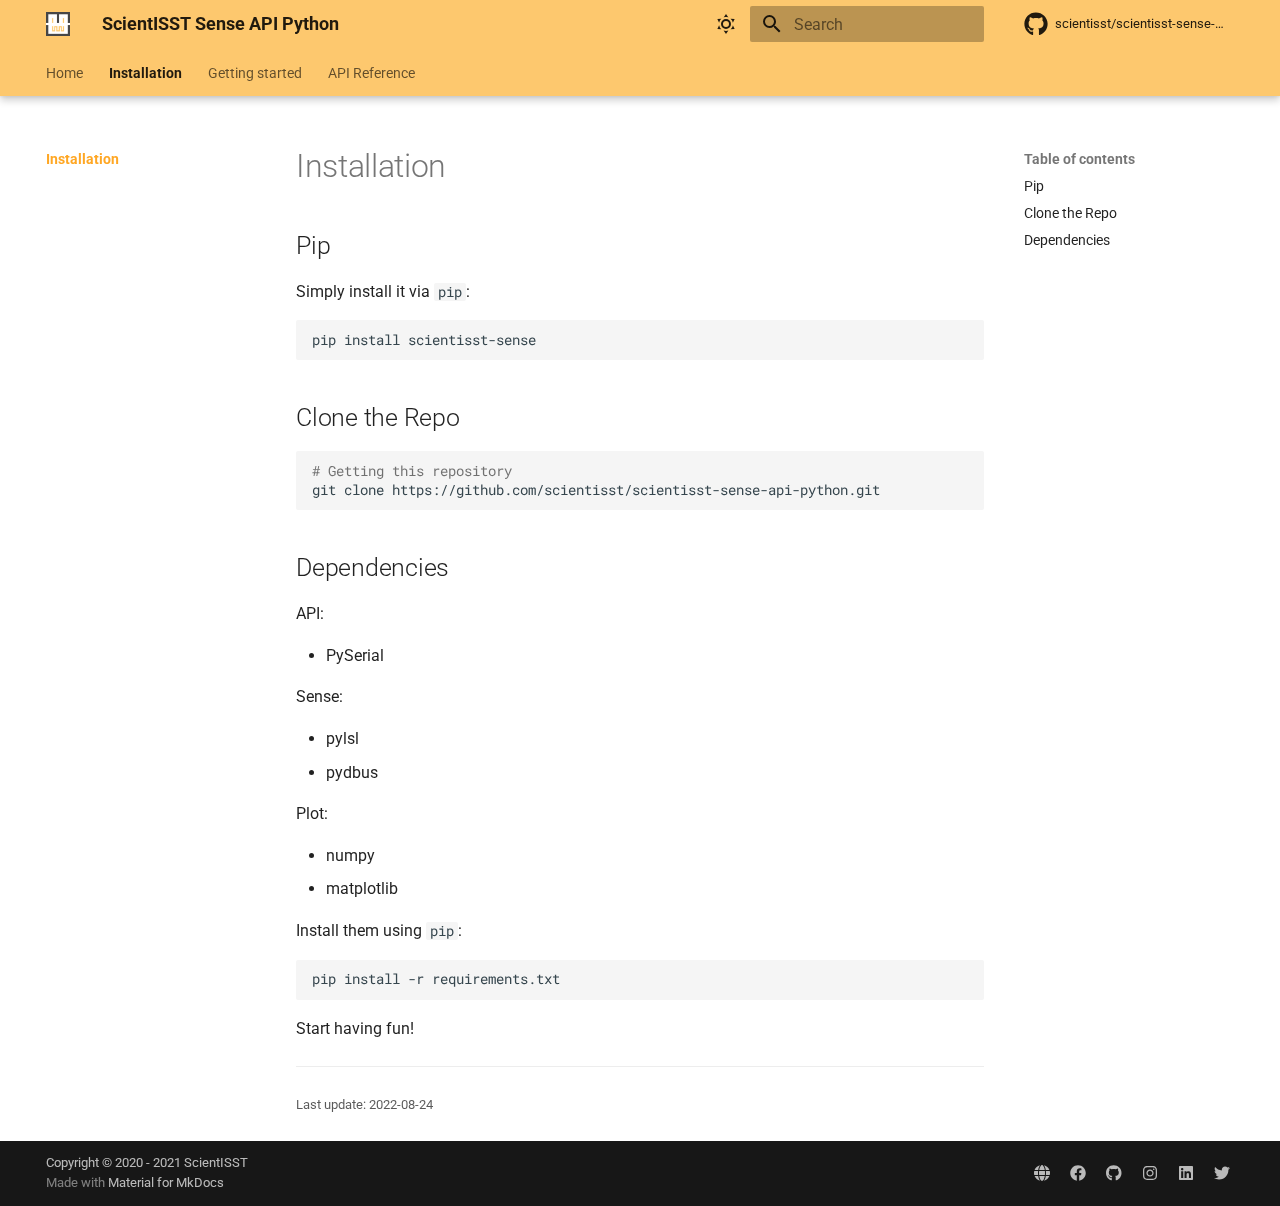
==== commit 346761b5: "deploy: dc96627ccec55a5d98f53e039eb620ed982ffc0b" ====
--- a/installation/index.html
+++ b/installation/index.html
@@ -8,8 +8,14 @@
       
       
       
+      
+        <link rel="prev" href="..">
+      
+      
+        <link rel="next" href="../getting-started/sense/">
+      
       <link rel="icon" href="../img/favicon.ico">
-      <meta name="generator" content="mkdocs-1.3.1, mkdocs-material-8.4.1">
+      <meta name="generator" content="mkdocs-1.4.2, mkdocs-material-9.1.1">
     
     
       
@@ -17,13 +23,13 @@
       
     
     
-      <link rel="stylesheet" href="../assets/stylesheets/main.69437709.min.css">
-      
-        
-        <link rel="stylesheet" href="../assets/stylesheets/palette.cbb835fc.min.css">
-        
-      
-      
+      <link rel="stylesheet" href="../assets/stylesheets/main.402914a4.min.css">
+      
+        
+        <link rel="stylesheet" href="../assets/stylesheets/palette.a0c5b2b5.min.css">
+      
+      
+
     
     
     
@@ -44,6 +50,7 @@
     
       
 
+    
     
     
   </head>
@@ -82,7 +89,7 @@
 
   
 
-<header class="md-header md-header--lifted" data-md-component="header">
+<header class="md-header md-header--shadow md-header--lifted" data-md-component="header">
   <nav class="md-header__inner md-grid" aria-label="Header">
     <a href=".." title="ScientISST Sense API Python" class="md-header__button md-logo" aria-label="ScientISST Sense API Python" data-md-component="logo">
       
@@ -112,7 +119,6 @@
       <form class="md-header__option" data-md-component="palette">
         
           
-          
           <input class="md-option" data-md-color-media="(prefers-color-scheme: light)" data-md-color-scheme="default" data-md-color-primary="amber" data-md-color-accent="amber"  aria-label="Switch to dark mode"  type="radio" name="__palette" id="__palette_1">
           
             <label class="md-header__button md-icon" title="Switch to dark mode" for="__palette_2" hidden>
@@ -120,7 +126,6 @@
             </label>
           
         
-          
           
           <input class="md-option" data-md-color-media="(prefers-color-scheme: dark)" data-md-color-scheme="slate" data-md-color-primary="" data-md-color-accent="amber"  aria-label="Switch to light mode"  type="radio" name="__palette" id="__palette_2">
           
@@ -147,7 +152,7 @@
       </label>
       <nav class="md-search__options" aria-label="Search">
         
-        <button type="reset" class="md-search__icon md-icon" aria-label="Clear" tabindex="-1">
+        <button type="reset" class="md-search__icon md-icon" title="Clear" aria-label="Clear" tabindex="-1">
           <svg xmlns="http://www.w3.org/2000/svg" viewBox="0 0 24 24"><path d="M19 6.41 17.59 5 12 10.59 6.41 5 5 6.41 10.59 12 5 17.59 6.41 19 12 13.41 17.59 19 19 17.59 13.41 12 19 6.41Z"/></svg>
         </button>
       </nav>
@@ -159,7 +164,7 @@
           <div class="md-search-result__meta">
             Initializing search
           </div>
-          <ol class="md-search-result__list"></ol>
+          <ol class="md-search-result__list" role="presentation"></ol>
         </div>
       </div>
     </div>
@@ -171,7 +176,7 @@
         <a href="https://github.com/scientisst/scientisst-sense-api-python" title="Go to repository" class="md-source" data-md-component="source">
   <div class="md-source__icon md-icon">
     
-    <svg xmlns="http://www.w3.org/2000/svg" viewBox="0 0 496 512"><!--! Font Awesome Free 6.1.2 by @fontawesome - https://fontawesome.com License - https://fontawesome.com/license/free (Icons: CC BY 4.0, Fonts: SIL OFL 1.1, Code: MIT License) Copyright 2022 Fonticons, Inc.--><path d="M165.9 397.4c0 2-2.3 3.6-5.2 3.6-3.3.3-5.6-1.3-5.6-3.6 0-2 2.3-3.6 5.2-3.6 3-.3 5.6 1.3 5.6 3.6zm-31.1-4.5c-.7 2 1.3 4.3 4.3 4.9 2.6 1 5.6 0 6.2-2s-1.3-4.3-4.3-5.2c-2.6-.7-5.5.3-6.2 2.3zm44.2-1.7c-2.9.7-4.9 2.6-4.6 4.9.3 2 2.9 3.3 5.9 2.6 2.9-.7 4.9-2.6 4.6-4.6-.3-1.9-3-3.2-5.9-2.9zM244.8 8C106.1 8 0 113.3 0 252c0 110.9 69.8 205.8 169.5 239.2 12.8 2.3 17.3-5.6 17.3-12.1 0-6.2-.3-40.4-.3-61.4 0 0-70 15-84.7-29.8 0 0-11.4-29.1-27.8-36.6 0 0-22.9-15.7 1.6-15.4 0 0 24.9 2 38.6 25.8 21.9 38.6 58.6 27.5 72.9 20.9 2.3-16 8.8-27.1 16-33.7-55.9-6.2-112.3-14.3-112.3-110.5 0-27.5 7.6-41.3 23.6-58.9-2.6-6.5-11.1-33.3 2.6-67.9 20.9-6.5 69 27 69 27 20-5.6 41.5-8.5 62.8-8.5s42.8 2.9 62.8 8.5c0 0 48.1-33.6 69-27 13.7 34.7 5.2 61.4 2.6 67.9 16 17.7 25.8 31.5 25.8 58.9 0 96.5-58.9 104.2-114.8 110.5 9.2 7.9 17 22.9 17 46.4 0 33.7-.3 75.4-.3 83.6 0 6.5 4.6 14.4 17.3 12.1C428.2 457.8 496 362.9 496 252 496 113.3 383.5 8 244.8 8zM97.2 352.9c-1.3 1-1 3.3.7 5.2 1.6 1.6 3.9 2.3 5.2 1 1.3-1 1-3.3-.7-5.2-1.6-1.6-3.9-2.3-5.2-1zm-10.8-8.1c-.7 1.3.3 2.9 2.3 3.9 1.6 1 3.6.7 4.3-.7.7-1.3-.3-2.9-2.3-3.9-2-.6-3.6-.3-4.3.7zm32.4 35.6c-1.6 1.3-1 4.3 1.3 6.2 2.3 2.3 5.2 2.6 6.5 1 1.3-1.3.7-4.3-1.3-6.2-2.2-2.3-5.2-2.6-6.5-1zm-11.4-14.7c-1.6 1-1.6 3.6 0 5.9 1.6 2.3 4.3 3.3 5.6 2.3 1.6-1.3 1.6-3.9 0-6.2-1.4-2.3-4-3.3-5.6-2z"/></svg>
+    <svg xmlns="http://www.w3.org/2000/svg" viewBox="0 0 496 512"><!--! Font Awesome Free 6.3.0 by @fontawesome - https://fontawesome.com License - https://fontawesome.com/license/free (Icons: CC BY 4.0, Fonts: SIL OFL 1.1, Code: MIT License) Copyright 2023 Fonticons, Inc.--><path d="M165.9 397.4c0 2-2.3 3.6-5.2 3.6-3.3.3-5.6-1.3-5.6-3.6 0-2 2.3-3.6 5.2-3.6 3-.3 5.6 1.3 5.6 3.6zm-31.1-4.5c-.7 2 1.3 4.3 4.3 4.9 2.6 1 5.6 0 6.2-2s-1.3-4.3-4.3-5.2c-2.6-.7-5.5.3-6.2 2.3zm44.2-1.7c-2.9.7-4.9 2.6-4.6 4.9.3 2 2.9 3.3 5.9 2.6 2.9-.7 4.9-2.6 4.6-4.6-.3-1.9-3-3.2-5.9-2.9zM244.8 8C106.1 8 0 113.3 0 252c0 110.9 69.8 205.8 169.5 239.2 12.8 2.3 17.3-5.6 17.3-12.1 0-6.2-.3-40.4-.3-61.4 0 0-70 15-84.7-29.8 0 0-11.4-29.1-27.8-36.6 0 0-22.9-15.7 1.6-15.4 0 0 24.9 2 38.6 25.8 21.9 38.6 58.6 27.5 72.9 20.9 2.3-16 8.8-27.1 16-33.7-55.9-6.2-112.3-14.3-112.3-110.5 0-27.5 7.6-41.3 23.6-58.9-2.6-6.5-11.1-33.3 2.6-67.9 20.9-6.5 69 27 69 27 20-5.6 41.5-8.5 62.8-8.5s42.8 2.9 62.8 8.5c0 0 48.1-33.6 69-27 13.7 34.7 5.2 61.4 2.6 67.9 16 17.7 25.8 31.5 25.8 58.9 0 96.5-58.9 104.2-114.8 110.5 9.2 7.9 17 22.9 17 46.4 0 33.7-.3 75.4-.3 83.6 0 6.5 4.6 14.4 17.3 12.1C428.2 457.8 496 362.9 496 252 496 113.3 383.5 8 244.8 8zM97.2 352.9c-1.3 1-1 3.3.7 5.2 1.6 1.6 3.9 2.3 5.2 1 1.3-1 1-3.3-.7-5.2-1.6-1.6-3.9-2.3-5.2-1zm-10.8-8.1c-.7 1.3.3 2.9 2.3 3.9 1.6 1 3.6.7 4.3-.7.7-1.3-.3-2.9-2.3-3.9-2-.6-3.6-.3-4.3.7zm32.4 35.6c-1.6 1.3-1 4.3 1.3 6.2 2.3 2.3 5.2 2.6 6.5 1 1.3-1.3.7-4.3-1.3-6.2-2.2-2.3-5.2-2.6-6.5-1zm-11.4-14.7c-1.6 1-1.6 3.6 0 5.9 1.6 2.3 4.3 3.3 5.6 2.3 1.6-1.3 1.6-3.9 0-6.2-1.4-2.3-4-3.3-5.6-2z"/></svg>
   </div>
   <div class="md-source__repository">
     scientisst/scientisst-sense-api-python
@@ -184,7 +189,7 @@
     
       
 <nav class="md-tabs" aria-label="Tabs" data-md-component="tabs">
-  <div class="md-tabs__inner md-grid">
+  <div class="md-grid">
     <ul class="md-tabs__list">
       
         
@@ -284,7 +289,7 @@
       <a href="https://github.com/scientisst/scientisst-sense-api-python" title="Go to repository" class="md-source" data-md-component="source">
   <div class="md-source__icon md-icon">
     
-    <svg xmlns="http://www.w3.org/2000/svg" viewBox="0 0 496 512"><!--! Font Awesome Free 6.1.2 by @fontawesome - https://fontawesome.com License - https://fontawesome.com/license/free (Icons: CC BY 4.0, Fonts: SIL OFL 1.1, Code: MIT License) Copyright 2022 Fonticons, Inc.--><path d="M165.9 397.4c0 2-2.3 3.6-5.2 3.6-3.3.3-5.6-1.3-5.6-3.6 0-2 2.3-3.6 5.2-3.6 3-.3 5.6 1.3 5.6 3.6zm-31.1-4.5c-.7 2 1.3 4.3 4.3 4.9 2.6 1 5.6 0 6.2-2s-1.3-4.3-4.3-5.2c-2.6-.7-5.5.3-6.2 2.3zm44.2-1.7c-2.9.7-4.9 2.6-4.6 4.9.3 2 2.9 3.3 5.9 2.6 2.9-.7 4.9-2.6 4.6-4.6-.3-1.9-3-3.2-5.9-2.9zM244.8 8C106.1 8 0 113.3 0 252c0 110.9 69.8 205.8 169.5 239.2 12.8 2.3 17.3-5.6 17.3-12.1 0-6.2-.3-40.4-.3-61.4 0 0-70 15-84.7-29.8 0 0-11.4-29.1-27.8-36.6 0 0-22.9-15.7 1.6-15.4 0 0 24.9 2 38.6 25.8 21.9 38.6 58.6 27.5 72.9 20.9 2.3-16 8.8-27.1 16-33.7-55.9-6.2-112.3-14.3-112.3-110.5 0-27.5 7.6-41.3 23.6-58.9-2.6-6.5-11.1-33.3 2.6-67.9 20.9-6.5 69 27 69 27 20-5.6 41.5-8.5 62.8-8.5s42.8 2.9 62.8 8.5c0 0 48.1-33.6 69-27 13.7 34.7 5.2 61.4 2.6 67.9 16 17.7 25.8 31.5 25.8 58.9 0 96.5-58.9 104.2-114.8 110.5 9.2 7.9 17 22.9 17 46.4 0 33.7-.3 75.4-.3 83.6 0 6.5 4.6 14.4 17.3 12.1C428.2 457.8 496 362.9 496 252 496 113.3 383.5 8 244.8 8zM97.2 352.9c-1.3 1-1 3.3.7 5.2 1.6 1.6 3.9 2.3 5.2 1 1.3-1 1-3.3-.7-5.2-1.6-1.6-3.9-2.3-5.2-1zm-10.8-8.1c-.7 1.3.3 2.9 2.3 3.9 1.6 1 3.6.7 4.3-.7.7-1.3-.3-2.9-2.3-3.9-2-.6-3.6-.3-4.3.7zm32.4 35.6c-1.6 1.3-1 4.3 1.3 6.2 2.3 2.3 5.2 2.6 6.5 1 1.3-1.3.7-4.3-1.3-6.2-2.2-2.3-5.2-2.6-6.5-1zm-11.4-14.7c-1.6 1-1.6 3.6 0 5.9 1.6 2.3 4.3 3.3 5.6 2.3 1.6-1.3 1.6-3.9 0-6.2-1.4-2.3-4-3.3-5.6-2z"/></svg>
+    <svg xmlns="http://www.w3.org/2000/svg" viewBox="0 0 496 512"><!--! Font Awesome Free 6.3.0 by @fontawesome - https://fontawesome.com License - https://fontawesome.com/license/free (Icons: CC BY 4.0, Fonts: SIL OFL 1.1, Code: MIT License) Copyright 2023 Fonticons, Inc.--><path d="M165.9 397.4c0 2-2.3 3.6-5.2 3.6-3.3.3-5.6-1.3-5.6-3.6 0-2 2.3-3.6 5.2-3.6 3-.3 5.6 1.3 5.6 3.6zm-31.1-4.5c-.7 2 1.3 4.3 4.3 4.9 2.6 1 5.6 0 6.2-2s-1.3-4.3-4.3-5.2c-2.6-.7-5.5.3-6.2 2.3zm44.2-1.7c-2.9.7-4.9 2.6-4.6 4.9.3 2 2.9 3.3 5.9 2.6 2.9-.7 4.9-2.6 4.6-4.6-.3-1.9-3-3.2-5.9-2.9zM244.8 8C106.1 8 0 113.3 0 252c0 110.9 69.8 205.8 169.5 239.2 12.8 2.3 17.3-5.6 17.3-12.1 0-6.2-.3-40.4-.3-61.4 0 0-70 15-84.7-29.8 0 0-11.4-29.1-27.8-36.6 0 0-22.9-15.7 1.6-15.4 0 0 24.9 2 38.6 25.8 21.9 38.6 58.6 27.5 72.9 20.9 2.3-16 8.8-27.1 16-33.7-55.9-6.2-112.3-14.3-112.3-110.5 0-27.5 7.6-41.3 23.6-58.9-2.6-6.5-11.1-33.3 2.6-67.9 20.9-6.5 69 27 69 27 20-5.6 41.5-8.5 62.8-8.5s42.8 2.9 62.8 8.5c0 0 48.1-33.6 69-27 13.7 34.7 5.2 61.4 2.6 67.9 16 17.7 25.8 31.5 25.8 58.9 0 96.5-58.9 104.2-114.8 110.5 9.2 7.9 17 22.9 17 46.4 0 33.7-.3 75.4-.3 83.6 0 6.5 4.6 14.4 17.3 12.1C428.2 457.8 496 362.9 496 252 496 113.3 383.5 8 244.8 8zM97.2 352.9c-1.3 1-1 3.3.7 5.2 1.6 1.6 3.9 2.3 5.2 1 1.3-1 1-3.3-.7-5.2-1.6-1.6-3.9-2.3-5.2-1zm-10.8-8.1c-.7 1.3.3 2.9 2.3 3.9 1.6 1 3.6.7 4.3-.7.7-1.3-.3-2.9-2.3-3.9-2-.6-3.6-.3-4.3.7zm32.4 35.6c-1.6 1.3-1 4.3 1.3 6.2 2.3 2.3 5.2 2.6 6.5 1 1.3-1.3.7-4.3-1.3-6.2-2.2-2.3-5.2-2.6-6.5-1zm-11.4-14.7c-1.6 1-1.6 3.6 0 5.9 1.6 2.3 4.3 3.3 5.6 2.3 1.6-1.3 1.6-3.9 0-6.2-1.4-2.3-4-3.3-5.6-2z"/></svg>
   </div>
   <div class="md-source__repository">
     scientisst/scientisst-sense-api-python
@@ -320,7 +325,7 @@
   
     <li class="md-nav__item md-nav__item--active">
       
-      <input class="md-nav__toggle md-toggle" data-md-toggle="toc" type="checkbox" id="__toc">
+      <input class="md-nav__toggle md-toggle" type="checkbox" id="__toc">
       
       
         
@@ -390,17 +395,18 @@
     <li class="md-nav__item md-nav__item--nested">
       
       
-        <input class="md-nav__toggle md-toggle" data-md-toggle="__nav_3" type="checkbox" id="__nav_3" >
-      
-      
-      
-      
-        <label class="md-nav__link" for="__nav_3">
+      
+      
+      <input class="md-nav__toggle md-toggle " type="checkbox" id="__nav_3" >
+      
+      
+      
+        <label class="md-nav__link" for="__nav_3" id="__nav_3_label" tabindex="0">
           Getting started
           <span class="md-nav__icon md-icon"></span>
         </label>
       
-      <nav class="md-nav" aria-label="Getting started" data-md-level="1">
+      <nav class="md-nav" data-md-level="1" aria-labelledby="__nav_3_label" aria-expanded="false">
         <label class="md-nav__title" for="__nav_3">
           <span class="md-nav__icon md-icon"></span>
           Getting started
@@ -452,17 +458,18 @@
     <li class="md-nav__item md-nav__item--nested">
       
       
-        <input class="md-nav__toggle md-toggle" data-md-toggle="__nav_4" type="checkbox" id="__nav_4" >
-      
-      
-      
-      
-        <label class="md-nav__link" for="__nav_4">
+      
+      
+      <input class="md-nav__toggle md-toggle " type="checkbox" id="__nav_4" >
+      
+      
+      
+        <label class="md-nav__link" for="__nav_4" id="__nav_4_label" tabindex="0">
           API Reference
           <span class="md-nav__icon md-icon"></span>
         </label>
       
-      <nav class="md-nav" aria-label="API Reference" data-md-level="1">
+      <nav class="md-nav" data-md-level="1" aria-labelledby="__nav_4_label" aria-expanded="false">
         <label class="md-nav__title" for="__nav_4">
           <span class="md-nav__icon md-icon"></span>
           API Reference
@@ -586,24 +593,24 @@
               </div>
             
           
-          <div class="md-content" data-md-component="content">
-            <article class="md-content__inner md-typeset">
-              
+          
+            <div class="md-content" data-md-component="content">
+              <article class="md-content__inner md-typeset">
                 
-  <a href="https://github.com/scientisst/scientisst-sense-api-python/edit/master/docs/installation.md" title="Edit this page" class="md-content__button md-icon">
-    <svg xmlns="http://www.w3.org/2000/svg" viewBox="0 0 24 24"><path d="M20.71 7.04c.39-.39.39-1.04 0-1.41l-2.34-2.34c-.37-.39-1.02-.39-1.41 0l-1.84 1.83 3.75 3.75M3 17.25V21h3.75L17.81 9.93l-3.75-3.75L3 17.25Z"/></svg>
-  </a>
-
+                  
+
+  
+  
 
 
 <h1 id="installation">Installation</h1>
 <h2 id="pip">Pip</h2>
 <p>Simply install it via <code>pip</code>:</p>
-<div class="highlight"><pre><span></span><code>pip install scientisst-sense
+<div class="highlight"><pre><span></span><code>pip<span class="w"> </span>install<span class="w"> </span>scientisst-sense
 </code></pre></div>
 <h2 id="clone-the-repo">Clone the Repo</h2>
 <div class="highlight"><pre><span></span><code><span class="c1"># Getting this repository</span>
-git clone https://github.com/scientisst/scientisst-sense-api-python.git
+git<span class="w"> </span>clone<span class="w"> </span>https://github.com/scientisst/scientisst-sense-api-python.git
 </code></pre></div>
 <h2 id="dependencies">Dependencies</h2>
 <p>API:</p>
@@ -621,7 +628,7 @@
 <li>matplotlib</li>
 </ul>
 <p>Install them using <code>pip</code>:</p>
-<div class="highlight"><pre><span></span><code>pip install -r requirements.txt
+<div class="highlight"><pre><span></span><code>pip<span class="w"> </span>install<span class="w"> </span>-r<span class="w"> </span>requirements.txt
 </code></pre></div>
 <p>Start having fun!</p>
 
@@ -638,51 +645,17 @@
 
 
 
-              
-            </article>
-            
-          </div>
+
+                
+              </article>
+            </div>
+          
+          
         </div>
         
       </main>
       
         <footer class="md-footer">
-  
-    
-    <nav class="md-footer__inner md-grid" aria-label="Footer" >
-      
-        
-        <a href=".." class="md-footer__link md-footer__link--prev" aria-label="Previous: Home" rel="prev">
-          <div class="md-footer__button md-icon">
-            <svg xmlns="http://www.w3.org/2000/svg" viewBox="0 0 24 24"><path d="M20 11v2H8l5.5 5.5-1.42 1.42L4.16 12l7.92-7.92L13.5 5.5 8 11h12Z"/></svg>
-          </div>
-          <div class="md-footer__title">
-            <div class="md-ellipsis">
-              <span class="md-footer__direction">
-                Previous
-              </span>
-              Home
-            </div>
-          </div>
-        </a>
-      
-      
-        
-        <a href="../getting-started/sense/" class="md-footer__link md-footer__link--next" aria-label="Next: sense.py" rel="next">
-          <div class="md-footer__title">
-            <div class="md-ellipsis">
-              <span class="md-footer__direction">
-                Next
-              </span>
-              sense.py
-            </div>
-          </div>
-          <div class="md-footer__button md-icon">
-            <svg xmlns="http://www.w3.org/2000/svg" viewBox="0 0 24 24"><path d="M4 11v2h12l-5.5 5.5 1.42 1.42L19.84 12l-7.92-7.92L10.5 5.5 16 11H4Z"/></svg>
-          </div>
-        </a>
-      
-    </nav>
   
   <div class="md-footer-meta md-typeset">
     <div class="md-footer-meta__inner md-grid">
@@ -704,56 +677,68 @@
   
     
     
+    
+    
       
       
     
     <a href="https://scientisst.com" target="_blank" rel="noopener" title="scientisst.com" class="md-social__link">
-      <svg xmlns="http://www.w3.org/2000/svg" viewBox="0 0 512 512"><!--! Font Awesome Free 6.1.2 by @fontawesome - https://fontawesome.com License - https://fontawesome.com/license/free (Icons: CC BY 4.0, Fonts: SIL OFL 1.1, Code: MIT License) Copyright 2022 Fonticons, Inc.--><path d="M352 256c0 22.2-1.2 43.6-3.3 64H163.3c-2.1-20.4-4.2-41.8-4.2-64 0-22.2 2.1-43.6 4.2-64h185.4c2.1 20.4 3.3 41.8 3.3 64zm151.9-64c5.3 20.5 8.1 41.9 8.1 64s-2.8 43.5-8.1 64H380.8c2.1-20.6 3.2-42.9 3.2-64 0-22-1.1-43.4-3.2-64h123.1zm-10.5-32H376.7c-10-63.86-29.8-117.38-55.3-151.558C399.8 29.09 463.4 85.94 493.4 160zm-149.1 0H167.7c6.1-36.4 15.5-68.62 27-94.65 10.5-23.61 22.2-40.74 33.5-51.54C239.4 3.178 248.7 0 256 0c7.3 0 16.6 3.178 27.8 13.81 11.3 10.8 23 27.93 33.5 51.54 11.5 26.03 20.9 58.25 27 94.65zm-325.69 0C48.59 85.94 112.2 29.09 190.6 8.442 165.1 42.62 145.3 96.14 135.3 160H18.61zm112.59 32c-2.1 20.6-4.1 42-4.1 64 0 21.1 2 43.4 4.1 64H8.065C2.8 299.5 0 278.1 0 256s2.8-43.5 8.065-64H131.2zm63.5 254.6c-11.5-26-20.9-58.2-27-94.6h176.6c-6.1 36.4-15.5 68.6-27 94.6-10.5 23.7-22.2 40.8-33.5 51.6-11.2 10.6-20.5 13.8-28.7 13.8-6.4 0-15.7-3.2-26.9-13.8-11.3-10.8-23-27.9-33.5-51.6zm-4.1 57C112.2 482.9 48.59 426.1 18.61 352H135.3c10 63.9 29.8 117.4 55.3 151.6zm130.8 0c25.5-34.2 45.3-87.7 55.3-151.6h116.7c-30 74.1-93.6 130.9-172 151.6z"/></svg>
-    </a>
-  
+      <svg xmlns="http://www.w3.org/2000/svg" viewBox="0 0 512 512"><!--! Font Awesome Free 6.3.0 by @fontawesome - https://fontawesome.com License - https://fontawesome.com/license/free (Icons: CC BY 4.0, Fonts: SIL OFL 1.1, Code: MIT License) Copyright 2023 Fonticons, Inc.--><path d="M352 256c0 22.2-1.2 43.6-3.3 64H163.3c-2.2-20.4-3.3-41.8-3.3-64s1.2-43.6 3.3-64h185.4c2.2 20.4 3.3 41.8 3.3 64zm28.8-64h123.1c5.3 20.5 8.1 41.9 8.1 64s-2.8 43.5-8.1 64H380.8c2.1-20.6 3.2-42 3.2-64s-1.1-43.4-3.2-64zm112.6-32H376.7c-10-63.9-29.8-117.4-55.3-151.6 78.3 20.7 142 77.5 171.9 151.6zm-149.1 0H167.7c6.1-36.4 15.5-68.6 27-94.7 10.5-23.6 22.2-40.7 33.5-51.5C239.4 3.2 248.7 0 256 0s16.6 3.2 27.8 13.8c11.3 10.8 23 27.9 33.5 51.5 11.6 26 21 58.2 27 94.7zm-209 0H18.6c30-74.1 93.6-130.9 172-151.6-25.5 34.2-45.3 87.7-55.3 151.6zM8.1 192h123.1c-2.1 20.6-3.2 42-3.2 64s1.1 43.4 3.2 64H8.1C2.8 299.5 0 278.1 0 256s2.8-43.5 8.1-64zm186.6 254.6c-11.6-26-20.9-58.2-27-94.6h176.6c-6.1 36.4-15.5 68.6-27 94.6-10.5 23.6-22.2 40.7-33.5 51.5-11.2 10.7-20.5 13.9-27.8 13.9s-16.6-3.2-27.8-13.8c-11.3-10.8-23-27.9-33.5-51.5zM135.3 352c10 63.9 29.8 117.4 55.3 151.6-78.4-20.7-142-77.5-172-151.6h116.7zm358.1 0c-30 74.1-93.6 130.9-171.9 151.6 25.5-34.2 45.2-87.7 55.3-151.6h116.6z"/></svg>
+    </a>
+  
+    
+    
     
     
       
       
     
     <a href="https://www.facebook.com/ScientISSThub" target="_blank" rel="noopener" title="www.facebook.com" class="md-social__link">
-      <svg xmlns="http://www.w3.org/2000/svg" viewBox="0 0 512 512"><!--! Font Awesome Free 6.1.2 by @fontawesome - https://fontawesome.com License - https://fontawesome.com/license/free (Icons: CC BY 4.0, Fonts: SIL OFL 1.1, Code: MIT License) Copyright 2022 Fonticons, Inc.--><path d="M504 256C504 119 393 8 256 8S8 119 8 256c0 123.78 90.69 226.38 209.25 245V327.69h-63V256h63v-54.64c0-62.15 37-96.48 93.67-96.48 27.14 0 55.52 4.84 55.52 4.84v61h-31.28c-30.8 0-40.41 19.12-40.41 38.73V256h68.78l-11 71.69h-57.78V501C413.31 482.38 504 379.78 504 256z"/></svg>
-    </a>
-  
+      <svg xmlns="http://www.w3.org/2000/svg" viewBox="0 0 512 512"><!--! Font Awesome Free 6.3.0 by @fontawesome - https://fontawesome.com License - https://fontawesome.com/license/free (Icons: CC BY 4.0, Fonts: SIL OFL 1.1, Code: MIT License) Copyright 2023 Fonticons, Inc.--><path d="M504 256C504 119 393 8 256 8S8 119 8 256c0 123.78 90.69 226.38 209.25 245V327.69h-63V256h63v-54.64c0-62.15 37-96.48 93.67-96.48 27.14 0 55.52 4.84 55.52 4.84v61h-31.28c-30.8 0-40.41 19.12-40.41 38.73V256h68.78l-11 71.69h-57.78V501C413.31 482.38 504 379.78 504 256z"/></svg>
+    </a>
+  
+    
+    
     
     
       
       
     
     <a href="https://github.com/ScientISST" target="_blank" rel="noopener" title="github.com" class="md-social__link">
-      <svg xmlns="http://www.w3.org/2000/svg" viewBox="0 0 496 512"><!--! Font Awesome Free 6.1.2 by @fontawesome - https://fontawesome.com License - https://fontawesome.com/license/free (Icons: CC BY 4.0, Fonts: SIL OFL 1.1, Code: MIT License) Copyright 2022 Fonticons, Inc.--><path d="M165.9 397.4c0 2-2.3 3.6-5.2 3.6-3.3.3-5.6-1.3-5.6-3.6 0-2 2.3-3.6 5.2-3.6 3-.3 5.6 1.3 5.6 3.6zm-31.1-4.5c-.7 2 1.3 4.3 4.3 4.9 2.6 1 5.6 0 6.2-2s-1.3-4.3-4.3-5.2c-2.6-.7-5.5.3-6.2 2.3zm44.2-1.7c-2.9.7-4.9 2.6-4.6 4.9.3 2 2.9 3.3 5.9 2.6 2.9-.7 4.9-2.6 4.6-4.6-.3-1.9-3-3.2-5.9-2.9zM244.8 8C106.1 8 0 113.3 0 252c0 110.9 69.8 205.8 169.5 239.2 12.8 2.3 17.3-5.6 17.3-12.1 0-6.2-.3-40.4-.3-61.4 0 0-70 15-84.7-29.8 0 0-11.4-29.1-27.8-36.6 0 0-22.9-15.7 1.6-15.4 0 0 24.9 2 38.6 25.8 21.9 38.6 58.6 27.5 72.9 20.9 2.3-16 8.8-27.1 16-33.7-55.9-6.2-112.3-14.3-112.3-110.5 0-27.5 7.6-41.3 23.6-58.9-2.6-6.5-11.1-33.3 2.6-67.9 20.9-6.5 69 27 69 27 20-5.6 41.5-8.5 62.8-8.5s42.8 2.9 62.8 8.5c0 0 48.1-33.6 69-27 13.7 34.7 5.2 61.4 2.6 67.9 16 17.7 25.8 31.5 25.8 58.9 0 96.5-58.9 104.2-114.8 110.5 9.2 7.9 17 22.9 17 46.4 0 33.7-.3 75.4-.3 83.6 0 6.5 4.6 14.4 17.3 12.1C428.2 457.8 496 362.9 496 252 496 113.3 383.5 8 244.8 8zM97.2 352.9c-1.3 1-1 3.3.7 5.2 1.6 1.6 3.9 2.3 5.2 1 1.3-1 1-3.3-.7-5.2-1.6-1.6-3.9-2.3-5.2-1zm-10.8-8.1c-.7 1.3.3 2.9 2.3 3.9 1.6 1 3.6.7 4.3-.7.7-1.3-.3-2.9-2.3-3.9-2-.6-3.6-.3-4.3.7zm32.4 35.6c-1.6 1.3-1 4.3 1.3 6.2 2.3 2.3 5.2 2.6 6.5 1 1.3-1.3.7-4.3-1.3-6.2-2.2-2.3-5.2-2.6-6.5-1zm-11.4-14.7c-1.6 1-1.6 3.6 0 5.9 1.6 2.3 4.3 3.3 5.6 2.3 1.6-1.3 1.6-3.9 0-6.2-1.4-2.3-4-3.3-5.6-2z"/></svg>
-    </a>
-  
+      <svg xmlns="http://www.w3.org/2000/svg" viewBox="0 0 496 512"><!--! Font Awesome Free 6.3.0 by @fontawesome - https://fontawesome.com License - https://fontawesome.com/license/free (Icons: CC BY 4.0, Fonts: SIL OFL 1.1, Code: MIT License) Copyright 2023 Fonticons, Inc.--><path d="M165.9 397.4c0 2-2.3 3.6-5.2 3.6-3.3.3-5.6-1.3-5.6-3.6 0-2 2.3-3.6 5.2-3.6 3-.3 5.6 1.3 5.6 3.6zm-31.1-4.5c-.7 2 1.3 4.3 4.3 4.9 2.6 1 5.6 0 6.2-2s-1.3-4.3-4.3-5.2c-2.6-.7-5.5.3-6.2 2.3zm44.2-1.7c-2.9.7-4.9 2.6-4.6 4.9.3 2 2.9 3.3 5.9 2.6 2.9-.7 4.9-2.6 4.6-4.6-.3-1.9-3-3.2-5.9-2.9zM244.8 8C106.1 8 0 113.3 0 252c0 110.9 69.8 205.8 169.5 239.2 12.8 2.3 17.3-5.6 17.3-12.1 0-6.2-.3-40.4-.3-61.4 0 0-70 15-84.7-29.8 0 0-11.4-29.1-27.8-36.6 0 0-22.9-15.7 1.6-15.4 0 0 24.9 2 38.6 25.8 21.9 38.6 58.6 27.5 72.9 20.9 2.3-16 8.8-27.1 16-33.7-55.9-6.2-112.3-14.3-112.3-110.5 0-27.5 7.6-41.3 23.6-58.9-2.6-6.5-11.1-33.3 2.6-67.9 20.9-6.5 69 27 69 27 20-5.6 41.5-8.5 62.8-8.5s42.8 2.9 62.8 8.5c0 0 48.1-33.6 69-27 13.7 34.7 5.2 61.4 2.6 67.9 16 17.7 25.8 31.5 25.8 58.9 0 96.5-58.9 104.2-114.8 110.5 9.2 7.9 17 22.9 17 46.4 0 33.7-.3 75.4-.3 83.6 0 6.5 4.6 14.4 17.3 12.1C428.2 457.8 496 362.9 496 252 496 113.3 383.5 8 244.8 8zM97.2 352.9c-1.3 1-1 3.3.7 5.2 1.6 1.6 3.9 2.3 5.2 1 1.3-1 1-3.3-.7-5.2-1.6-1.6-3.9-2.3-5.2-1zm-10.8-8.1c-.7 1.3.3 2.9 2.3 3.9 1.6 1 3.6.7 4.3-.7.7-1.3-.3-2.9-2.3-3.9-2-.6-3.6-.3-4.3.7zm32.4 35.6c-1.6 1.3-1 4.3 1.3 6.2 2.3 2.3 5.2 2.6 6.5 1 1.3-1.3.7-4.3-1.3-6.2-2.2-2.3-5.2-2.6-6.5-1zm-11.4-14.7c-1.6 1-1.6 3.6 0 5.9 1.6 2.3 4.3 3.3 5.6 2.3 1.6-1.3 1.6-3.9 0-6.2-1.4-2.3-4-3.3-5.6-2z"/></svg>
+    </a>
+  
+    
+    
     
     
       
       
     
     <a href="https://www.instagram.com/scientissthub/" target="_blank" rel="noopener" title="www.instagram.com" class="md-social__link">
-      <svg xmlns="http://www.w3.org/2000/svg" viewBox="0 0 448 512"><!--! Font Awesome Free 6.1.2 by @fontawesome - https://fontawesome.com License - https://fontawesome.com/license/free (Icons: CC BY 4.0, Fonts: SIL OFL 1.1, Code: MIT License) Copyright 2022 Fonticons, Inc.--><path d="M224.1 141c-63.6 0-114.9 51.3-114.9 114.9s51.3 114.9 114.9 114.9S339 319.5 339 255.9 287.7 141 224.1 141zm0 189.6c-41.1 0-74.7-33.5-74.7-74.7s33.5-74.7 74.7-74.7 74.7 33.5 74.7 74.7-33.6 74.7-74.7 74.7zm146.4-194.3c0 14.9-12 26.8-26.8 26.8-14.9 0-26.8-12-26.8-26.8s12-26.8 26.8-26.8 26.8 12 26.8 26.8zm76.1 27.2c-1.7-35.9-9.9-67.7-36.2-93.9-26.2-26.2-58-34.4-93.9-36.2-37-2.1-147.9-2.1-184.9 0-35.8 1.7-67.6 9.9-93.9 36.1s-34.4 58-36.2 93.9c-2.1 37-2.1 147.9 0 184.9 1.7 35.9 9.9 67.7 36.2 93.9s58 34.4 93.9 36.2c37 2.1 147.9 2.1 184.9 0 35.9-1.7 67.7-9.9 93.9-36.2 26.2-26.2 34.4-58 36.2-93.9 2.1-37 2.1-147.8 0-184.8zM398.8 388c-7.8 19.6-22.9 34.7-42.6 42.6-29.5 11.7-99.5 9-132.1 9s-102.7 2.6-132.1-9c-19.6-7.8-34.7-22.9-42.6-42.6-11.7-29.5-9-99.5-9-132.1s-2.6-102.7 9-132.1c7.8-19.6 22.9-34.7 42.6-42.6 29.5-11.7 99.5-9 132.1-9s102.7-2.6 132.1 9c19.6 7.8 34.7 22.9 42.6 42.6 11.7 29.5 9 99.5 9 132.1s2.7 102.7-9 132.1z"/></svg>
-    </a>
-  
+      <svg xmlns="http://www.w3.org/2000/svg" viewBox="0 0 448 512"><!--! Font Awesome Free 6.3.0 by @fontawesome - https://fontawesome.com License - https://fontawesome.com/license/free (Icons: CC BY 4.0, Fonts: SIL OFL 1.1, Code: MIT License) Copyright 2023 Fonticons, Inc.--><path d="M224.1 141c-63.6 0-114.9 51.3-114.9 114.9s51.3 114.9 114.9 114.9S339 319.5 339 255.9 287.7 141 224.1 141zm0 189.6c-41.1 0-74.7-33.5-74.7-74.7s33.5-74.7 74.7-74.7 74.7 33.5 74.7 74.7-33.6 74.7-74.7 74.7zm146.4-194.3c0 14.9-12 26.8-26.8 26.8-14.9 0-26.8-12-26.8-26.8s12-26.8 26.8-26.8 26.8 12 26.8 26.8zm76.1 27.2c-1.7-35.9-9.9-67.7-36.2-93.9-26.2-26.2-58-34.4-93.9-36.2-37-2.1-147.9-2.1-184.9 0-35.8 1.7-67.6 9.9-93.9 36.1s-34.4 58-36.2 93.9c-2.1 37-2.1 147.9 0 184.9 1.7 35.9 9.9 67.7 36.2 93.9s58 34.4 93.9 36.2c37 2.1 147.9 2.1 184.9 0 35.9-1.7 67.7-9.9 93.9-36.2 26.2-26.2 34.4-58 36.2-93.9 2.1-37 2.1-147.8 0-184.8zM398.8 388c-7.8 19.6-22.9 34.7-42.6 42.6-29.5 11.7-99.5 9-132.1 9s-102.7 2.6-132.1-9c-19.6-7.8-34.7-22.9-42.6-42.6-11.7-29.5-9-99.5-9-132.1s-2.6-102.7 9-132.1c7.8-19.6 22.9-34.7 42.6-42.6 29.5-11.7 99.5-9 132.1-9s102.7-2.6 132.1 9c19.6 7.8 34.7 22.9 42.6 42.6 11.7 29.5 9 99.5 9 132.1s2.7 102.7-9 132.1z"/></svg>
+    </a>
+  
+    
+    
     
     
       
       
     
     <a href="https://www.linkedin.com/company/scientisst" target="_blank" rel="noopener" title="www.linkedin.com" class="md-social__link">
-      <svg xmlns="http://www.w3.org/2000/svg" viewBox="0 0 448 512"><!--! Font Awesome Free 6.1.2 by @fontawesome - https://fontawesome.com License - https://fontawesome.com/license/free (Icons: CC BY 4.0, Fonts: SIL OFL 1.1, Code: MIT License) Copyright 2022 Fonticons, Inc.--><path d="M416 32H31.9C14.3 32 0 46.5 0 64.3v383.4C0 465.5 14.3 480 31.9 480H416c17.6 0 32-14.5 32-32.3V64.3c0-17.8-14.4-32.3-32-32.3zM135.4 416H69V202.2h66.5V416zm-33.2-243c-21.3 0-38.5-17.3-38.5-38.5S80.9 96 102.2 96c21.2 0 38.5 17.3 38.5 38.5 0 21.3-17.2 38.5-38.5 38.5zm282.1 243h-66.4V312c0-24.8-.5-56.7-34.5-56.7-34.6 0-39.9 27-39.9 54.9V416h-66.4V202.2h63.7v29.2h.9c8.9-16.8 30.6-34.5 62.9-34.5 67.2 0 79.7 44.3 79.7 101.9V416z"/></svg>
-    </a>
-  
+      <svg xmlns="http://www.w3.org/2000/svg" viewBox="0 0 448 512"><!--! Font Awesome Free 6.3.0 by @fontawesome - https://fontawesome.com License - https://fontawesome.com/license/free (Icons: CC BY 4.0, Fonts: SIL OFL 1.1, Code: MIT License) Copyright 2023 Fonticons, Inc.--><path d="M416 32H31.9C14.3 32 0 46.5 0 64.3v383.4C0 465.5 14.3 480 31.9 480H416c17.6 0 32-14.5 32-32.3V64.3c0-17.8-14.4-32.3-32-32.3zM135.4 416H69V202.2h66.5V416zm-33.2-243c-21.3 0-38.5-17.3-38.5-38.5S80.9 96 102.2 96c21.2 0 38.5 17.3 38.5 38.5 0 21.3-17.2 38.5-38.5 38.5zm282.1 243h-66.4V312c0-24.8-.5-56.7-34.5-56.7-34.6 0-39.9 27-39.9 54.9V416h-66.4V202.2h63.7v29.2h.9c8.9-16.8 30.6-34.5 62.9-34.5 67.2 0 79.7 44.3 79.7 101.9V416z"/></svg>
+    </a>
+  
+    
+    
     
     
       
       
     
     <a href="https://twitter.com/ScientISSThub" target="_blank" rel="noopener" title="twitter.com" class="md-social__link">
-      <svg xmlns="http://www.w3.org/2000/svg" viewBox="0 0 512 512"><!--! Font Awesome Free 6.1.2 by @fontawesome - https://fontawesome.com License - https://fontawesome.com/license/free (Icons: CC BY 4.0, Fonts: SIL OFL 1.1, Code: MIT License) Copyright 2022 Fonticons, Inc.--><path d="M459.37 151.716c.325 4.548.325 9.097.325 13.645 0 138.72-105.583 298.558-298.558 298.558-59.452 0-114.68-17.219-161.137-47.106 8.447.974 16.568 1.299 25.34 1.299 49.055 0 94.213-16.568 130.274-44.832-46.132-.975-84.792-31.188-98.112-72.772 6.498.974 12.995 1.624 19.818 1.624 9.421 0 18.843-1.3 27.614-3.573-48.081-9.747-84.143-51.98-84.143-102.985v-1.299c13.969 7.797 30.214 12.67 47.431 13.319-28.264-18.843-46.781-51.005-46.781-87.391 0-19.492 5.197-37.36 14.294-52.954 51.655 63.675 129.3 105.258 216.365 109.807-1.624-7.797-2.599-15.918-2.599-24.04 0-57.828 46.782-104.934 104.934-104.934 30.213 0 57.502 12.67 76.67 33.137 23.715-4.548 46.456-13.32 66.599-25.34-7.798 24.366-24.366 44.833-46.132 57.827 21.117-2.273 41.584-8.122 60.426-16.243-14.292 20.791-32.161 39.308-52.628 54.253z"/></svg>
+      <svg xmlns="http://www.w3.org/2000/svg" viewBox="0 0 512 512"><!--! Font Awesome Free 6.3.0 by @fontawesome - https://fontawesome.com License - https://fontawesome.com/license/free (Icons: CC BY 4.0, Fonts: SIL OFL 1.1, Code: MIT License) Copyright 2023 Fonticons, Inc.--><path d="M459.37 151.716c.325 4.548.325 9.097.325 13.645 0 138.72-105.583 298.558-298.558 298.558-59.452 0-114.68-17.219-161.137-47.106 8.447.974 16.568 1.299 25.34 1.299 49.055 0 94.213-16.568 130.274-44.832-46.132-.975-84.792-31.188-98.112-72.772 6.498.974 12.995 1.624 19.818 1.624 9.421 0 18.843-1.3 27.614-3.573-48.081-9.747-84.143-51.98-84.143-102.985v-1.299c13.969 7.797 30.214 12.67 47.431 13.319-28.264-18.843-46.781-51.005-46.781-87.391 0-19.492 5.197-37.36 14.294-52.954 51.655 63.675 129.3 105.258 216.365 109.807-1.624-7.797-2.599-15.918-2.599-24.04 0-57.828 46.782-104.934 104.934-104.934 30.213 0 57.502 12.67 76.67 33.137 23.715-4.548 46.456-13.32 66.599-25.34-7.798 24.366-24.366 44.833-46.132 57.827 21.117-2.273 41.584-8.122 60.426-16.243-14.292 20.791-32.161 39.308-52.628 54.253z"/></svg>
     </a>
   
 </div>
@@ -767,10 +752,10 @@
       <div class="md-dialog__inner md-typeset"></div>
     </div>
     
-    <script id="__config" type="application/json">{"base": "..", "features": ["navigation.tabs", "navigation.tabs.sticky", "navigation.sections"], "search": "../assets/javascripts/workers/search.ecf98df9.min.js", "translations": {"clipboard.copied": "Copied to clipboard", "clipboard.copy": "Copy to clipboard", "search.config.lang": "en", "search.config.pipeline": "trimmer, stopWordFilter", "search.config.separator": "[\\s\\-]+", "search.placeholder": "Search", "search.result.more.one": "1 more on this page", "search.result.more.other": "# more on this page", "search.result.none": "No matching documents", "search.result.one": "1 matching document", "search.result.other": "# matching documents", "search.result.placeholder": "Type to start searching", "search.result.term.missing": "Missing", "select.version.title": "Select version"}}</script>
-    
-    
-      <script src="../assets/javascripts/bundle.9c69f0bc.min.js"></script>
+    <script id="__config" type="application/json">{"base": "..", "features": ["navigation.tabs", "navigation.tabs.sticky", "navigation.sections"], "search": "../assets/javascripts/workers/search.208ed371.min.js", "translations": {"clipboard.copied": "Copied to clipboard", "clipboard.copy": "Copy to clipboard", "search.result.more.one": "1 more on this page", "search.result.more.other": "# more on this page", "search.result.none": "No matching documents", "search.result.one": "1 matching document", "search.result.other": "# matching documents", "search.result.placeholder": "Type to start searching", "search.result.term.missing": "Missing", "select.version": "Select version"}}</script>
+    
+    
+      <script src="../assets/javascripts/bundle.b78d2936.min.js"></script>
       
     
   </body>
--- a/assets/stylesheets/main.402914a4.min.css
+++ b/assets/stylesheets/main.402914a4.min.css
@@ -0,0 +1 @@
+@charset "UTF-8";html{-webkit-text-size-adjust:none;-moz-text-size-adjust:none;text-size-adjust:none;box-sizing:border-box}*,:after,:before{box-sizing:inherit}@media (prefers-reduced-motion){*,:after,:before{transition:none!important}}body{margin:0}a,button,input,label{-webkit-tap-highlight-color:transparent}a{color:inherit;text-decoration:none}hr{border:0;box-sizing:initial;display:block;height:.05rem;overflow:visible;padding:0}small{font-size:80%}sub,sup{line-height:1em}img{border-style:none}table{border-collapse:initial;border-spacing:0}td,th{font-weight:400;vertical-align:top}button{background:#0000;border:0;font-family:inherit;font-size:inherit;margin:0;padding:0}input{border:0;outline:none}:root{--md-primary-fg-color:#4051b5;--md-primary-fg-color--light:#5d6cc0;--md-primary-fg-color--dark:#303fa1;--md-primary-bg-color:#fff;--md-primary-bg-color--light:#ffffffb3;--md-accent-fg-color:#526cfe;--md-accent-fg-color--transparent:#526cfe1a;--md-accent-bg-color:#fff;--md-accent-bg-color--light:#ffffffb3}:root,[data-md-color-scheme=default]{--md-default-fg-color:#000000de;--md-default-fg-color--light:#0000008a;--md-default-fg-color--lighter:#00000052;--md-default-fg-color--lightest:#00000012;--md-default-bg-color:#fff;--md-default-bg-color--light:#ffffffb3;--md-default-bg-color--lighter:#ffffff4d;--md-default-bg-color--lightest:#ffffff1f;--md-code-fg-color:#36464e;--md-code-bg-color:#f5f5f5;--md-code-hl-color:#ffff0080;--md-code-hl-number-color:#d52a2a;--md-code-hl-special-color:#db1457;--md-code-hl-function-color:#a846b9;--md-code-hl-constant-color:#6e59d9;--md-code-hl-keyword-color:#3f6ec6;--md-code-hl-string-color:#1c7d4d;--md-code-hl-name-color:var(--md-code-fg-color);--md-code-hl-operator-color:var(--md-default-fg-color--light);--md-code-hl-punctuation-color:var(--md-default-fg-color--light);--md-code-hl-comment-color:var(--md-default-fg-color--light);--md-code-hl-generic-color:var(--md-default-fg-color--light);--md-code-hl-variable-color:var(--md-default-fg-color--light);--md-typeset-color:var(--md-default-fg-color);--md-typeset-a-color:var(--md-primary-fg-color);--md-typeset-mark-color:#ffff0080;--md-typeset-del-color:#f5503d26;--md-typeset-ins-color:#0bd57026;--md-typeset-kbd-color:#fafafa;--md-typeset-kbd-accent-color:#fff;--md-typeset-kbd-border-color:#b8b8b8;--md-typeset-table-color:#0000001f;--md-typeset-table-color--light:rgba(0,0,0,.035);--md-admonition-fg-color:var(--md-default-fg-color);--md-admonition-bg-color:var(--md-default-bg-color);--md-warning-fg-color:#000000de;--md-warning-bg-color:#ff9;--md-footer-fg-color:#fff;--md-footer-fg-color--light:#ffffffb3;--md-footer-fg-color--lighter:#ffffff73;--md-footer-bg-color:#000000de;--md-footer-bg-color--dark:#00000052;--md-shadow-z1:0 0.2rem 0.5rem #0000000d,0 0 0.05rem #0000001a;--md-shadow-z2:0 0.2rem 0.5rem #0000001a,0 0 0.05rem #00000040;--md-shadow-z3:0 0.2rem 0.5rem #0003,0 0 0.05rem #00000059}.md-icon svg{fill:currentcolor;display:block;height:1.2rem;width:1.2rem}body{-webkit-font-smoothing:antialiased;-moz-osx-font-smoothing:grayscale;--md-text-font-family:var(--md-text-font,_),-apple-system,BlinkMacSystemFont,Helvetica,Arial,sans-serif;--md-code-font-family:var(--md-code-font,_),SFMono-Regular,Consolas,Menlo,monospace}aside,body,input{font-feature-settings:"kern","liga";color:var(--md-typeset-color);font-family:var(--md-text-font-family)}code,kbd,pre{font-feature-settings:"kern";font-family:var(--md-code-font-family)}:root{--md-typeset-table-sort-icon:url('data:image/svg+xml;charset=utf-8,<svg xmlns="http://www.w3.org/2000/svg" viewBox="0 0 24 24"><path d="m18 21-4-4h3V7h-3l4-4 4 4h-3v10h3M2 19v-2h10v2M2 13v-2h7v2M2 7V5h4v2H2Z"/></svg>');--md-typeset-table-sort-icon--asc:url('data:image/svg+xml;charset=utf-8,<svg xmlns="http://www.w3.org/2000/svg" viewBox="0 0 24 24"><path d="M19 17h3l-4 4-4-4h3V3h2M2 17h10v2H2M6 5v2H2V5m0 6h7v2H2v-2Z"/></svg>');--md-typeset-table-sort-icon--desc:url('data:image/svg+xml;charset=utf-8,<svg xmlns="http://www.w3.org/2000/svg" viewBox="0 0 24 24"><path d="M19 7h3l-4-4-4 4h3v14h2M2 17h10v2H2M6 5v2H2V5m0 6h7v2H2v-2Z"/></svg>')}.md-typeset{-webkit-print-color-adjust:exact;color-adjust:exact;font-size:.8rem;line-height:1.6}@media print{.md-typeset{font-size:.68rem}}.md-typeset blockquote,.md-typeset dl,.md-typeset figure,.md-typeset ol,.md-typeset pre,.md-typeset ul{margin-bottom:1em;margin-top:1em}.md-typeset h1{color:var(--md-default-fg-color--light);font-size:2em;line-height:1.3;margin:0 0 1.25em}.md-typeset h1,.md-typeset h2{font-weight:300;letter-spacing:-.01em}.md-typeset h2{font-size:1.5625em;line-height:1.4;margin:1.6em 0 .64em}.md-typeset h3{font-size:1.25em;font-weight:400;letter-spacing:-.01em;line-height:1.5;margin:1.6em 0 .8em}.md-typeset h2+h3{margin-top:.8em}.md-typeset h4{font-weight:700;letter-spacing:-.01em;margin:1em 0}.md-typeset h5,.md-typeset h6{color:var(--md-default-fg-color--light);font-size:.8em;font-weight:700;letter-spacing:-.01em;margin:1.25em 0}.md-typeset h5{text-transform:uppercase}.md-typeset hr{border-bottom:.05rem solid var(--md-default-fg-color--lightest);display:flow-root;margin:1.5em 0}.md-typeset a{color:var(--md-typeset-a-color);word-break:break-word}.md-typeset a,.md-typeset a:before{transition:color 125ms}.md-typeset a:focus,.md-typeset a:hover{color:var(--md-accent-fg-color)}.md-typeset a:focus code,.md-typeset a:hover code{background-color:var(--md-accent-fg-color--transparent)}.md-typeset a code{color:currentcolor;transition:background-color 125ms}.md-typeset a.focus-visible{outline-color:var(--md-accent-fg-color);outline-offset:.2rem}.md-typeset code,.md-typeset kbd,.md-typeset pre{color:var(--md-code-fg-color);direction:ltr;font-variant-ligatures:none}@media print{.md-typeset code,.md-typeset kbd,.md-typeset pre{white-space:pre-wrap}}.md-typeset code{background-color:var(--md-code-bg-color);border-radius:.1rem;-webkit-box-decoration-break:clone;box-decoration-break:clone;font-size:.85em;padding:0 .2941176471em;word-break:break-word}.md-typeset code:not(.focus-visible){-webkit-tap-highlight-color:transparent;outline:none}.md-typeset pre{display:flow-root;line-height:1.4;position:relative}.md-typeset pre>code{-webkit-box-decoration-break:slice;box-decoration-break:slice;box-shadow:none;display:block;margin:0;outline-color:var(--md-accent-fg-color);overflow:auto;padding:.7720588235em 1.1764705882em;scrollbar-color:var(--md-default-fg-color--lighter) #0000;scrollbar-width:thin;touch-action:auto;word-break:normal}.md-typeset pre>code:hover{scrollbar-color:var(--md-accent-fg-color) #0000}.md-typeset pre>code::-webkit-scrollbar{height:.2rem;width:.2rem}.md-typeset pre>code::-webkit-scrollbar-thumb{background-color:var(--md-default-fg-color--lighter)}.md-typeset pre>code::-webkit-scrollbar-thumb:hover{background-color:var(--md-accent-fg-color)}.md-typeset kbd{background-color:var(--md-typeset-kbd-color);border-radius:.1rem;box-shadow:0 .1rem 0 .05rem var(--md-typeset-kbd-border-color),0 .1rem 0 var(--md-typeset-kbd-border-color),0 -.1rem .2rem var(--md-typeset-kbd-accent-color) inset;color:var(--md-default-fg-color);display:inline-block;font-size:.75em;padding:0 .6666666667em;vertical-align:text-top;word-break:break-word}.md-typeset mark{background-color:var(--md-typeset-mark-color);-webkit-box-decoration-break:clone;box-decoration-break:clone;color:inherit;word-break:break-word}.md-typeset abbr{border-bottom:.05rem dotted var(--md-default-fg-color--light);cursor:help;text-decoration:none}@media (hover:none){.md-typeset abbr[title]:focus:after,.md-typeset abbr[title]:hover:after{background-color:var(--md-default-fg-color);border-radius:.1rem;box-shadow:var(--md-shadow-z3);color:var(--md-default-bg-color);content:attr(title);font-size:.7rem;left:.8rem;margin-top:2em;padding:.2rem .3rem;position:absolute;right:.8rem}}.md-typeset small{opacity:.75}[dir=ltr] .md-typeset sub,[dir=ltr] .md-typeset sup{margin-left:.078125em}[dir=rtl] .md-typeset sub,[dir=rtl] .md-typeset sup{margin-right:.078125em}[dir=ltr] .md-typeset blockquote{padding-left:.6rem}[dir=rtl] .md-typeset blockquote{padding-right:.6rem}[dir=ltr] .md-typeset blockquote{border-left:.2rem solid var(--md-default-fg-color--lighter)}[dir=rtl] .md-typeset blockquote{border-right:.2rem solid var(--md-default-fg-color--lighter)}.md-typeset blockquote{color:var(--md-default-fg-color--light);margin-left:0;margin-right:0}.md-typeset ul{list-style-type:disc}[dir=ltr] .md-typeset ol,[dir=ltr] .md-typeset ul{margin-left:.625em}[dir=rtl] .md-typeset ol,[dir=rtl] .md-typeset ul{margin-right:.625em}.md-typeset ol,.md-typeset ul{padding:0}.md-typeset ol:not([hidden]),.md-typeset ul:not([hidden]){display:flow-root}.md-typeset ol ol,.md-typeset ul ol{list-style-type:lower-alpha}.md-typeset ol ol ol,.md-typeset ul ol ol{list-style-type:lower-roman}[dir=ltr] .md-typeset ol li,[dir=ltr] .md-typeset ul li{margin-left:1.25em}[dir=rtl] .md-typeset ol li,[dir=rtl] .md-typeset ul li{margin-right:1.25em}.md-typeset ol li,.md-typeset ul li{margin-bottom:.5em}.md-typeset ol li blockquote,.md-typeset ol li p,.md-typeset ul li blockquote,.md-typeset ul li p{margin:.5em 0}.md-typeset ol li:last-child,.md-typeset ul li:last-child{margin-bottom:0}[dir=ltr] .md-typeset ol li ol,[dir=ltr] .md-typeset ol li ul,[dir=ltr] .md-typeset ul li ol,[dir=ltr] .md-typeset ul li ul{margin-left:.625em}[dir=rtl] .md-typeset ol li ol,[dir=rtl] .md-typeset ol li ul,[dir=rtl] .md-typeset ul li ol,[dir=rtl] .md-typeset ul li ul{margin-right:.625em}.md-typeset ol li ol,.md-typeset ol li ul,.md-typeset ul li ol,.md-typeset ul li ul{margin-bottom:.5em;margin-top:.5em}[dir=ltr] .md-typeset dd{margin-left:1.875em}[dir=rtl] .md-typeset dd{margin-right:1.875em}.md-typeset dd{margin-bottom:1.5em;margin-top:1em}.md-typeset img,.md-typeset svg,.md-typeset video{height:auto;max-width:100%}.md-typeset img[align=left]{margin:1em 1em 1em 0}.md-typeset img[align=right]{margin:1em 0 1em 1em}.md-typeset img[align]:only-child{margin-top:0}.md-typeset img[src$="#gh-dark-mode-only"],.md-typeset img[src$="#only-dark"]{display:none}.md-typeset figure{display:flow-root;margin:1em auto;max-width:100%;text-align:center;width:-webkit-fit-content;width:-moz-fit-content;width:fit-content}.md-typeset figure img{display:block}.md-typeset figcaption{font-style:italic;margin:1em auto;max-width:24rem}.md-typeset iframe{max-width:100%}.md-typeset table:not([class]){background-color:var(--md-default-bg-color);border:.05rem solid var(--md-typeset-table-color);border-radius:.1rem;display:inline-block;font-size:.64rem;max-width:100%;overflow:auto;touch-action:auto}@media print{.md-typeset table:not([class]){display:table}}.md-typeset table:not([class])+*{margin-top:1.5em}.md-typeset table:not([class]) td>:first-child,.md-typeset table:not([class]) th>:first-child{margin-top:0}.md-typeset table:not([class]) td>:last-child,.md-typeset table:not([class]) th>:last-child{margin-bottom:0}.md-typeset table:not([class]) td:not([align]),.md-typeset table:not([class]) th:not([align]){text-align:left}[dir=rtl] .md-typeset table:not([class]) td:not([align]),[dir=rtl] .md-typeset table:not([class]) th:not([align]){text-align:right}.md-typeset table:not([class]) th{font-weight:700;min-width:5rem;padding:.9375em 1.25em;vertical-align:top}.md-typeset table:not([class]) td{border-top:.05rem solid var(--md-typeset-table-color);padding:.9375em 1.25em;vertical-align:top}.md-typeset table:not([class]) tbody tr{transition:background-color 125ms}.md-typeset table:not([class]) tbody tr:hover{background-color:var(--md-typeset-table-color--light);box-shadow:0 .05rem 0 var(--md-default-bg-color) inset}.md-typeset table:not([class]) a{word-break:normal}.md-typeset table th[role=columnheader]{cursor:pointer}[dir=ltr] .md-typeset table th[role=columnheader]:after{margin-left:.5em}[dir=rtl] .md-typeset table th[role=columnheader]:after{margin-right:.5em}.md-typeset table th[role=columnheader]:after{content:"";display:inline-block;height:1.2em;-webkit-mask-image:var(--md-typeset-table-sort-icon);mask-image:var(--md-typeset-table-sort-icon);-webkit-mask-repeat:no-repeat;mask-repeat:no-repeat;-webkit-mask-size:contain;mask-size:contain;transition:background-color 125ms;vertical-align:text-bottom;width:1.2em}.md-typeset table th[role=columnheader]:hover:after{background-color:var(--md-default-fg-color--lighter)}.md-typeset table th[role=columnheader][aria-sort=ascending]:after{background-color:var(--md-default-fg-color--light);-webkit-mask-image:var(--md-typeset-table-sort-icon--asc);mask-image:var(--md-typeset-table-sort-icon--asc)}.md-typeset table th[role=columnheader][aria-sort=descending]:after{background-color:var(--md-default-fg-color--light);-webkit-mask-image:var(--md-typeset-table-sort-icon--desc);mask-image:var(--md-typeset-table-sort-icon--desc)}.md-typeset__scrollwrap{margin:1em -.8rem;overflow-x:auto;touch-action:auto}.md-typeset__table{display:inline-block;margin-bottom:.5em;padding:0 .8rem}@media print{.md-typeset__table{display:block}}html .md-typeset__table table{display:table;margin:0;overflow:hidden;width:100%}@media screen and (max-width:44.9375em){.md-content__inner>pre{margin:1em -.8rem}.md-content__inner>pre code{border-radius:0}}.md-banner{background-color:var(--md-footer-bg-color);color:var(--md-footer-fg-color);overflow:auto}@media print{.md-banner{display:none}}.md-banner--warning{background-color:var(--md-warning-bg-color);color:var(--md-warning-fg-color)}.md-banner__inner{font-size:.7rem;margin:.6rem auto;padding:0 .8rem}[dir=ltr] .md-banner__button{float:right}[dir=rtl] .md-banner__button{float:left}.md-banner__button{color:inherit;cursor:pointer;transition:opacity .25s}.md-banner__button:hover{opacity:.7}html{font-size:125%;height:100%;overflow-x:hidden}@media screen and (min-width:100em){html{font-size:137.5%}}@media screen and (min-width:125em){html{font-size:150%}}body{background-color:var(--md-default-bg-color);display:flex;flex-direction:column;font-size:.5rem;min-height:100%;position:relative;width:100%}@media print{body{display:block}}@media screen and (max-width:59.9375em){body[data-md-scrolllock]{position:fixed}}.md-grid{margin-left:auto;margin-right:auto;max-width:61rem}.md-container{display:flex;flex-direction:column;flex-grow:1}@media print{.md-container{display:block}}.md-main{flex-grow:1}.md-main__inner{display:flex;height:100%;margin-top:1.5rem}.md-ellipsis{overflow:hidden;text-overflow:ellipsis;white-space:nowrap}.md-toggle{display:none}.md-option{height:0;opacity:0;position:absolute;width:0}.md-option:checked+label:not([hidden]){display:block}.md-option.focus-visible+label{outline-color:var(--md-accent-fg-color);outline-style:auto}.md-skip{background-color:var(--md-default-fg-color);border-radius:.1rem;color:var(--md-default-bg-color);font-size:.64rem;margin:.5rem;opacity:0;outline-color:var(--md-accent-fg-color);padding:.3rem .5rem;position:fixed;transform:translateY(.4rem);z-index:-1}.md-skip:focus{opacity:1;transform:translateY(0);transition:transform .25s cubic-bezier(.4,0,.2,1),opacity 175ms 75ms;z-index:10}@page{margin:25mm}:root{--md-clipboard-icon:url('data:image/svg+xml;charset=utf-8,<svg xmlns="http://www.w3.org/2000/svg" viewBox="0 0 24 24"><path d="M19 21H8V7h11m0-2H8a2 2 0 0 0-2 2v14a2 2 0 0 0 2 2h11a2 2 0 0 0 2-2V7a2 2 0 0 0-2-2m-3-4H4a2 2 0 0 0-2 2v14h2V3h12V1Z"/></svg>')}.md-clipboard{border-radius:.1rem;color:var(--md-default-fg-color--lightest);cursor:pointer;height:1.5em;outline-color:var(--md-accent-fg-color);outline-offset:.1rem;position:absolute;right:.5em;top:.5em;transition:color .25s;width:1.5em;z-index:1}@media print{.md-clipboard{display:none}}.md-clipboard:not(.focus-visible){-webkit-tap-highlight-color:transparent;outline:none}:hover>.md-clipboard{color:var(--md-default-fg-color--light)}.md-clipboard:focus,.md-clipboard:hover{color:var(--md-accent-fg-color)}.md-clipboard:after{background-color:currentcolor;content:"";display:block;height:1.125em;margin:0 auto;-webkit-mask-image:var(--md-clipboard-icon);mask-image:var(--md-clipboard-icon);-webkit-mask-position:center;mask-position:center;-webkit-mask-repeat:no-repeat;mask-repeat:no-repeat;-webkit-mask-size:contain;mask-size:contain;width:1.125em}.md-clipboard--inline{cursor:pointer}.md-clipboard--inline code{transition:color .25s,background-color .25s}.md-clipboard--inline:focus code,.md-clipboard--inline:hover code{background-color:var(--md-accent-fg-color--transparent);color:var(--md-accent-fg-color)}@keyframes consent{0%{opacity:0;transform:translateY(100%)}to{opacity:1;transform:translateY(0)}}@keyframes overlay{0%{opacity:0}to{opacity:1}}.md-consent__overlay{animation:overlay .25s both;-webkit-backdrop-filter:blur(.1rem);backdrop-filter:blur(.1rem);background-color:#0000008a;height:100%;opacity:1;position:fixed;top:0;width:100%;z-index:5}.md-consent__inner{animation:consent .5s cubic-bezier(.1,.7,.1,1) both;background-color:var(--md-default-bg-color);border:0;border-radius:.1rem;bottom:0;box-shadow:0 0 .2rem #0000001a,0 .2rem .4rem #0003;max-height:100%;overflow:auto;padding:0;position:fixed;width:100%;z-index:5}.md-consent__form{padding:.8rem}.md-consent__settings{display:none;margin:1em 0}input:checked+.md-consent__settings{display:block}.md-consent__controls{margin-bottom:.8rem}.md-typeset .md-consent__controls .md-button{display:inline}@media screen and (max-width:44.9375em){.md-typeset .md-consent__controls .md-button{display:block;margin-top:.4rem;text-align:center;width:100%}}.md-consent label{cursor:pointer}.md-content{flex-grow:1;min-width:0}.md-content__inner{margin:0 .8rem 1.2rem;padding-top:.6rem}@media screen and (min-width:76.25em){[dir=ltr] .md-sidebar--primary:not([hidden])~.md-content>.md-content__inner{margin-left:1.2rem}[dir=ltr] .md-sidebar--secondary:not([hidden])~.md-content>.md-content__inner,[dir=rtl] .md-sidebar--primary:not([hidden])~.md-content>.md-content__inner{margin-right:1.2rem}[dir=rtl] .md-sidebar--secondary:not([hidden])~.md-content>.md-content__inner{margin-left:1.2rem}}.md-content__inner:before{content:"";display:block;height:.4rem}.md-content__inner>:last-child{margin-bottom:0}[dir=ltr] .md-content__button{float:right}[dir=rtl] .md-content__button{float:left}[dir=ltr] .md-content__button{margin-left:.4rem}[dir=rtl] .md-content__button{margin-right:.4rem}.md-content__button{margin:.4rem 0;padding:0}@media print{.md-content__button{display:none}}.md-typeset .md-content__button{color:var(--md-default-fg-color--lighter)}.md-content__button svg{display:inline;vertical-align:top}[dir=rtl] .md-content__button svg{transform:scaleX(-1)}[dir=ltr] .md-dialog{right:.8rem}[dir=rtl] .md-dialog{left:.8rem}.md-dialog{background-color:var(--md-default-fg-color);border-radius:.1rem;bottom:.8rem;box-shadow:var(--md-shadow-z3);min-width:11.1rem;opacity:0;padding:.4rem .6rem;pointer-events:none;position:fixed;transform:translateY(100%);transition:transform 0ms .4s,opacity .4s;z-index:4}@media print{.md-dialog{display:none}}.md-dialog--active{opacity:1;pointer-events:auto;transform:translateY(0);transition:transform .4s cubic-bezier(.075,.85,.175,1),opacity .4s}.md-dialog__inner{color:var(--md-default-bg-color);font-size:.7rem}.md-feedback{margin:2em 0 1em;text-align:center}.md-feedback fieldset{border:none;margin:0;padding:0}.md-feedback__title{font-weight:700;margin:1em auto}.md-feedback__inner{position:relative}.md-feedback__list{align-content:baseline;display:flex;flex-wrap:wrap;justify-content:center;position:relative}.md-feedback__list:hover .md-icon:not(:disabled){color:var(--md-default-fg-color--lighter)}:disabled .md-feedback__list{min-height:1.8rem}.md-feedback__icon{color:var(--md-default-fg-color--light);cursor:pointer;flex-shrink:0;margin:0 .1rem;transition:color 125ms}.md-feedback__icon:not(:disabled).md-icon:hover{color:var(--md-accent-fg-color)}.md-feedback__icon:disabled{color:var(--md-default-fg-color--lightest);pointer-events:none}.md-feedback__note{opacity:0;position:relative;transform:translateY(.4rem);transition:transform .4s cubic-bezier(.1,.7,.1,1),opacity .15s}.md-feedback__note>*{margin:0 auto;max-width:16rem}:disabled .md-feedback__note{opacity:1;transform:translateY(0)}.md-footer{background-color:var(--md-footer-bg-color);color:var(--md-footer-fg-color)}@media print{.md-footer{display:none}}.md-footer__inner{justify-content:space-between;overflow:auto;padding:.2rem}.md-footer__inner:not([hidden]){display:flex}.md-footer__link{display:flex;flex-grow:0.01;outline-color:var(--md-accent-fg-color);overflow:hidden;padding-bottom:.4rem;padding-top:1.4rem;transition:opacity .25s}.md-footer__link:focus,.md-footer__link:hover{opacity:.7}[dir=rtl] .md-footer__link svg{transform:scaleX(-1)}@media screen and (max-width:44.9375em){.md-footer__link--prev .md-footer__title{display:none}}[dir=ltr] .md-footer__link--next{margin-left:auto}[dir=rtl] .md-footer__link--next{margin-right:auto}.md-footer__link--next{text-align:right}[dir=rtl] .md-footer__link--next{text-align:left}.md-footer__title{flex-grow:1;font-size:.9rem;line-height:2.4rem;max-width:calc(100% - 2.4rem);padding:0 1rem;position:relative;white-space:nowrap}.md-footer__button{margin:.2rem;padding:.4rem}.md-footer__direction{font-size:.64rem;left:0;margin-top:-1rem;opacity:.7;padding:0 1rem;position:absolute;right:0}.md-footer-meta{background-color:var(--md-footer-bg-color--dark)}.md-footer-meta__inner{display:flex;flex-wrap:wrap;justify-content:space-between;padding:.2rem}html .md-footer-meta.md-typeset a{color:var(--md-footer-fg-color--light)}html .md-footer-meta.md-typeset a:focus,html .md-footer-meta.md-typeset a:hover{color:var(--md-footer-fg-color)}.md-copyright{color:var(--md-footer-fg-color--lighter);font-size:.64rem;margin:auto .6rem;padding:.4rem 0;width:100%}@media screen and (min-width:45em){.md-copyright{width:auto}}.md-copyright__highlight{color:var(--md-footer-fg-color--light)}.md-social{margin:0 .4rem;padding:.2rem 0 .6rem}@media screen and (min-width:45em){.md-social{padding:.6rem 0}}.md-social__link{display:inline-block;height:1.6rem;text-align:center;width:1.6rem}.md-social__link:before{line-height:1.9}.md-social__link svg{fill:currentcolor;max-height:.8rem;vertical-align:-25%}.md-typeset .md-button{border:.1rem solid;border-radius:.1rem;color:var(--md-primary-fg-color);cursor:pointer;display:inline-block;font-weight:700;padding:.625em 2em;transition:color 125ms,background-color 125ms,border-color 125ms}.md-typeset .md-button--primary{background-color:var(--md-primary-fg-color);border-color:var(--md-primary-fg-color);color:var(--md-primary-bg-color)}.md-typeset .md-button:focus,.md-typeset .md-button:hover{background-color:var(--md-accent-fg-color);border-color:var(--md-accent-fg-color);color:var(--md-accent-bg-color)}[dir=ltr] .md-typeset .md-input{border-top-left-radius:.1rem}[dir=ltr] .md-typeset .md-input,[dir=rtl] .md-typeset .md-input{border-top-right-radius:.1rem}[dir=rtl] .md-typeset .md-input{border-top-left-radius:.1rem}.md-typeset .md-input{border-bottom:.1rem solid var(--md-default-fg-color--lighter);box-shadow:var(--md-shadow-z1);font-size:.8rem;height:1.8rem;padding:0 .6rem;transition:border .25s,box-shadow .25s}.md-typeset .md-input:focus,.md-typeset .md-input:hover{border-bottom-color:var(--md-accent-fg-color);box-shadow:var(--md-shadow-z2)}.md-typeset .md-input--stretch{width:100%}.md-header{background-color:var(--md-primary-fg-color);box-shadow:0 0 .2rem #0000,0 .2rem .4rem #0000;color:var(--md-primary-bg-color);display:block;left:0;position:-webkit-sticky;position:sticky;right:0;top:0;z-index:4}@media print{.md-header{display:none}}.md-header[hidden]{transform:translateY(-100%);transition:transform .25s cubic-bezier(.8,0,.6,1),box-shadow .25s}.md-header--shadow{box-shadow:0 0 .2rem #0000001a,0 .2rem .4rem #0003;transition:transform .25s cubic-bezier(.1,.7,.1,1),box-shadow .25s}.md-header__inner{align-items:center;display:flex;padding:0 .2rem}.md-header__button{color:currentcolor;cursor:pointer;margin:.2rem;outline-color:var(--md-accent-fg-color);padding:.4rem;position:relative;transition:opacity .25s;vertical-align:middle;z-index:1}.md-header__button:hover{opacity:.7}.md-header__button:not([hidden]){display:inline-block}.md-header__button:not(.focus-visible){-webkit-tap-highlight-color:transparent;outline:none}.md-header__button.md-logo{margin:.2rem;padding:.4rem}@media screen and (max-width:76.1875em){.md-header__button.md-logo{display:none}}.md-header__button.md-logo img,.md-header__button.md-logo svg{fill:currentcolor;display:block;height:1.2rem;width:auto}@media screen and (min-width:60em){.md-header__button[for=__search]{display:none}}.no-js .md-header__button[for=__search]{display:none}[dir=rtl] .md-header__button[for=__search] svg{transform:scaleX(-1)}@media screen and (min-width:76.25em){.md-header__button[for=__drawer]{display:none}}.md-header__topic{display:flex;max-width:100%;position:absolute;transition:transform .4s cubic-bezier(.1,.7,.1,1),opacity .15s;white-space:nowrap}.md-header__topic+.md-header__topic{opacity:0;pointer-events:none;transform:translateX(1.25rem);transition:transform .4s cubic-bezier(1,.7,.1,.1),opacity .15s;z-index:-1}[dir=rtl] .md-header__topic+.md-header__topic{transform:translateX(-1.25rem)}.md-header__topic:first-child{font-weight:700}[dir=ltr] .md-header__title{margin-left:1rem}[dir=rtl] .md-header__title{margin-right:1rem}[dir=ltr] .md-header__title{margin-right:.4rem}[dir=rtl] .md-header__title{margin-left:.4rem}.md-header__title{flex-grow:1;font-size:.9rem;height:2.4rem;line-height:2.4rem}.md-header__title--active .md-header__topic{opacity:0;pointer-events:none;transform:translateX(-1.25rem);transition:transform .4s cubic-bezier(1,.7,.1,.1),opacity .15s;z-index:-1}[dir=rtl] .md-header__title--active .md-header__topic{transform:translateX(1.25rem)}.md-header__title--active .md-header__topic+.md-header__topic{opacity:1;pointer-events:auto;transform:translateX(0);transition:transform .4s cubic-bezier(.1,.7,.1,1),opacity .15s;z-index:0}.md-header__title>.md-header__ellipsis{height:100%;position:relative;width:100%}.md-header__option{display:flex;flex-shrink:0;max-width:100%;transition:max-width 0ms .25s,opacity .25s .25s;white-space:nowrap}[data-md-toggle=search]:checked~.md-header .md-header__option{max-width:0;opacity:0;transition:max-width 0ms,opacity 0ms}.md-header__source{display:none}@media screen and (min-width:60em){[dir=ltr] .md-header__source{margin-left:1rem}[dir=rtl] .md-header__source{margin-right:1rem}.md-header__source{display:block;max-width:11.7rem;width:11.7rem}}@media screen and (min-width:76.25em){[dir=ltr] .md-header__source{margin-left:1.4rem}[dir=rtl] .md-header__source{margin-right:1.4rem}}:root{--md-nav-icon--prev:url('data:image/svg+xml;charset=utf-8,<svg xmlns="http://www.w3.org/2000/svg" viewBox="0 0 24 24"><path d="M20 11v2H8l5.5 5.5-1.42 1.42L4.16 12l7.92-7.92L13.5 5.5 8 11h12Z"/></svg>');--md-nav-icon--next:url('data:image/svg+xml;charset=utf-8,<svg xmlns="http://www.w3.org/2000/svg" viewBox="0 0 24 24"><path d="M8.59 16.58 13.17 12 8.59 7.41 10 6l6 6-6 6-1.41-1.42Z"/></svg>');--md-toc-icon:url('data:image/svg+xml;charset=utf-8,<svg xmlns="http://www.w3.org/2000/svg" viewBox="0 0 24 24"><path d="M3 9h14V7H3v2m0 4h14v-2H3v2m0 4h14v-2H3v2m16 0h2v-2h-2v2m0-10v2h2V7h-2m0 6h2v-2h-2v2Z"/></svg>')}.md-nav{font-size:.7rem;line-height:1.3}.md-nav__title{color:var(--md-default-fg-color--light);display:block;font-weight:700;overflow:hidden;padding:0 .6rem;text-overflow:ellipsis}.md-nav__title .md-nav__button{display:none}.md-nav__title .md-nav__button img{height:100%;width:auto}.md-nav__title .md-nav__button.md-logo img,.md-nav__title .md-nav__button.md-logo svg{fill:currentcolor;display:block;height:2.4rem;max-width:100%;object-fit:contain;width:auto}.md-nav__list{list-style:none;margin:0;padding:0}.md-nav__item{padding:0 .6rem}[dir=ltr] .md-nav__item .md-nav__item{padding-right:0}[dir=rtl] .md-nav__item .md-nav__item{padding-left:0}.md-nav__link{align-items:center;cursor:pointer;display:flex;justify-content:space-between;margin-top:.625em;overflow:hidden;scroll-snap-align:start;text-overflow:ellipsis;transition:color 125ms}.md-nav__link--passed{color:var(--md-default-fg-color--light)}.md-nav__item .md-nav__link--active{color:var(--md-typeset-a-color)}.md-nav__item .md-nav__link--index [href]{width:100%}.md-nav__link:focus,.md-nav__link:hover{color:var(--md-accent-fg-color)}.md-nav__link.focus-visible{outline-color:var(--md-accent-fg-color);outline-offset:.2rem}.md-nav--primary .md-nav__link[for=__toc]{display:none}.md-nav--primary .md-nav__link[for=__toc] .md-icon:after{background-color:currentcolor;display:block;height:100%;-webkit-mask-image:var(--md-toc-icon);mask-image:var(--md-toc-icon);width:100%}.md-nav--primary .md-nav__link[for=__toc]~.md-nav{display:none}.md-nav__link>*{cursor:pointer;display:flex}.md-nav__icon{flex-shrink:0}.md-nav__source{display:none}@media screen and (max-width:76.1875em){.md-nav--primary,.md-nav--primary .md-nav{background-color:var(--md-default-bg-color);display:flex;flex-direction:column;height:100%;left:0;position:absolute;right:0;top:0;z-index:1}.md-nav--primary .md-nav__item,.md-nav--primary .md-nav__title{font-size:.8rem;line-height:1.5}.md-nav--primary .md-nav__title{background-color:var(--md-default-fg-color--lightest);color:var(--md-default-fg-color--light);cursor:pointer;height:5.6rem;line-height:2.4rem;padding:3rem .8rem .2rem;position:relative;white-space:nowrap}[dir=ltr] .md-nav--primary .md-nav__title .md-nav__icon{left:.4rem}[dir=rtl] .md-nav--primary .md-nav__title .md-nav__icon{right:.4rem}.md-nav--primary .md-nav__title .md-nav__icon{display:block;height:1.2rem;margin:.2rem;position:absolute;top:.4rem;width:1.2rem}.md-nav--primary .md-nav__title .md-nav__icon:after{background-color:currentcolor;content:"";display:block;height:100%;-webkit-mask-image:var(--md-nav-icon--prev);mask-image:var(--md-nav-icon--prev);-webkit-mask-position:center;mask-position:center;-webkit-mask-repeat:no-repeat;mask-repeat:no-repeat;-webkit-mask-size:contain;mask-size:contain;width:100%}.md-nav--primary .md-nav__title~.md-nav__list{background-color:var(--md-default-bg-color);box-shadow:0 .05rem 0 var(--md-default-fg-color--lightest) inset;overflow-y:auto;scroll-snap-type:y mandatory;touch-action:pan-y}.md-nav--primary .md-nav__title~.md-nav__list>:first-child{border-top:0}.md-nav--primary .md-nav__title[for=__drawer]{background-color:var(--md-primary-fg-color);color:var(--md-primary-bg-color);font-weight:700}.md-nav--primary .md-nav__title .md-logo{display:block;left:.2rem;margin:.2rem;padding:.4rem;position:absolute;right:.2rem;top:.2rem}.md-nav--primary .md-nav__list{flex:1}.md-nav--primary .md-nav__item{border-top:.05rem solid var(--md-default-fg-color--lightest);padding:0}.md-nav--primary .md-nav__item--active>.md-nav__link{color:var(--md-typeset-a-color)}.md-nav--primary .md-nav__item--active>.md-nav__link:focus,.md-nav--primary .md-nav__item--active>.md-nav__link:hover{color:var(--md-accent-fg-color)}.md-nav--primary .md-nav__link{margin-top:0;padding:.6rem .8rem}[dir=ltr] .md-nav--primary .md-nav__link .md-nav__icon{margin-right:-.2rem}[dir=rtl] .md-nav--primary .md-nav__link .md-nav__icon{margin-left:-.2rem}.md-nav--primary .md-nav__link .md-nav__icon{font-size:1.2rem;height:1.2rem;width:1.2rem}.md-nav--primary .md-nav__link .md-nav__icon:after{background-color:currentcolor;content:"";display:block;height:100%;-webkit-mask-image:var(--md-nav-icon--next);mask-image:var(--md-nav-icon--next);-webkit-mask-position:center;mask-position:center;-webkit-mask-repeat:no-repeat;mask-repeat:no-repeat;-webkit-mask-size:contain;mask-size:contain;width:100%}[dir=rtl] .md-nav--primary .md-nav__icon:after{transform:scale(-1)}.md-nav--primary .md-nav--secondary .md-nav{background-color:initial;position:static}[dir=ltr] .md-nav--primary .md-nav--secondary .md-nav .md-nav__link{padding-left:1.4rem}[dir=rtl] .md-nav--primary .md-nav--secondary .md-nav .md-nav__link{padding-right:1.4rem}[dir=ltr] .md-nav--primary .md-nav--secondary .md-nav .md-nav .md-nav__link{padding-left:2rem}[dir=rtl] .md-nav--primary .md-nav--secondary .md-nav .md-nav .md-nav__link{padding-right:2rem}[dir=ltr] .md-nav--primary .md-nav--secondary .md-nav .md-nav .md-nav .md-nav__link{padding-left:2.6rem}[dir=rtl] .md-nav--primary .md-nav--secondary .md-nav .md-nav .md-nav .md-nav__link{padding-right:2.6rem}[dir=ltr] .md-nav--primary .md-nav--secondary .md-nav .md-nav .md-nav .md-nav .md-nav__link{padding-left:3.2rem}[dir=rtl] .md-nav--primary .md-nav--secondary .md-nav .md-nav .md-nav .md-nav .md-nav__link{padding-right:3.2rem}.md-nav--secondary{background-color:initial}.md-nav__toggle~.md-nav{display:flex;opacity:0;transform:translateX(100%);transition:transform .25s cubic-bezier(.8,0,.6,1),opacity 125ms 50ms}[dir=rtl] .md-nav__toggle~.md-nav{transform:translateX(-100%)}.md-nav__toggle:checked~.md-nav{opacity:1;transform:translateX(0);transition:transform .25s cubic-bezier(.4,0,.2,1),opacity 125ms 125ms}.md-nav__toggle:checked~.md-nav>.md-nav__list{-webkit-backface-visibility:hidden;backface-visibility:hidden}}@media screen and (max-width:59.9375em){.md-nav--primary .md-nav__link[for=__toc]{display:flex}.md-nav--primary .md-nav__link[for=__toc] .md-icon:after{content:""}.md-nav--primary .md-nav__link[for=__toc]+.md-nav__link{display:none}.md-nav--primary .md-nav__link[for=__toc]~.md-nav{display:flex}.md-nav__source{background-color:var(--md-primary-fg-color--dark);color:var(--md-primary-bg-color);display:block;padding:0 .2rem}}@media screen and (min-width:60em) and (max-width:76.1875em){.md-nav--integrated .md-nav__link[for=__toc]{display:flex}.md-nav--integrated .md-nav__link[for=__toc] .md-icon:after{content:""}.md-nav--integrated .md-nav__link[for=__toc]+.md-nav__link{display:none}.md-nav--integrated .md-nav__link[for=__toc]~.md-nav{display:flex}}@media screen and (min-width:60em){.md-nav--secondary .md-nav__title{background:var(--md-default-bg-color);box-shadow:0 0 .4rem .4rem var(--md-default-bg-color);position:-webkit-sticky;position:sticky;top:0;z-index:1}.md-nav--secondary .md-nav__title[for=__toc]{scroll-snap-align:start}.md-nav--secondary .md-nav__title .md-nav__icon{display:none}}@media screen and (min-width:76.25em){.md-nav{transition:max-height .25s cubic-bezier(.86,0,.07,1)}.md-nav--primary .md-nav__title{background:var(--md-default-bg-color);box-shadow:0 0 .4rem .4rem var(--md-default-bg-color);position:-webkit-sticky;position:sticky;top:0;z-index:1}.md-nav--primary .md-nav__title[for=__drawer]{scroll-snap-align:start}.md-nav--primary .md-nav__title .md-nav__icon,.md-nav__toggle~.md-nav{display:none}.md-nav__toggle:checked~.md-nav,.md-nav__toggle:indeterminate~.md-nav{display:block}.md-nav__item--nested>.md-nav>.md-nav__title{display:none}.md-nav__item--section{display:block;margin:1.25em 0}.md-nav__item--section:last-child{margin-bottom:0}.md-nav__item--section>.md-nav__link{font-weight:700;pointer-events:none}.md-nav__item--section>.md-nav__link[for]{color:var(--md-default-fg-color--light)}.md-nav__item--section>.md-nav__link--index [href]{pointer-events:auto}.md-nav__item--section>.md-nav__link .md-nav__icon{display:none}.md-nav__item--section>.md-nav{display:block}.md-nav__item--section>.md-nav>.md-nav__list>.md-nav__item{padding:0}.md-nav__icon{border-radius:100%;height:.9rem;transition:background-color .25s;width:.9rem}.md-nav__icon:hover{background-color:var(--md-accent-fg-color--transparent)}.md-nav__icon:after{background-color:currentcolor;border-radius:100%;content:"";display:inline-block;height:100%;-webkit-mask-image:var(--md-nav-icon--next);mask-image:var(--md-nav-icon--next);-webkit-mask-position:center;mask-position:center;-webkit-mask-repeat:no-repeat;mask-repeat:no-repeat;-webkit-mask-size:contain;mask-size:contain;transition:transform .25s;vertical-align:-.1rem;width:100%}[dir=rtl] .md-nav__icon:after{transform:rotate(180deg)}.md-nav__item--nested .md-nav__toggle:checked~.md-nav__link .md-nav__icon:after,.md-nav__item--nested .md-nav__toggle:indeterminate~.md-nav__link .md-nav__icon:after{transform:rotate(90deg)}.md-nav--lifted>.md-nav__list>.md-nav__item,.md-nav--lifted>.md-nav__list>.md-nav__item--nested,.md-nav--lifted>.md-nav__title{display:none}.md-nav--lifted>.md-nav__list>.md-nav__item--active{display:block;padding:0}.md-nav--lifted>.md-nav__list>.md-nav__item--active>.md-nav__link{background:var(--md-default-bg-color);box-shadow:0 0 .4rem .4rem var(--md-default-bg-color);font-weight:700;margin-top:0;padding:0 .6rem;position:-webkit-sticky;position:sticky;top:0;z-index:1}.md-nav--lifted>.md-nav__list>.md-nav__item--active>.md-nav__link:not(.md-nav__link--index){pointer-events:none}.md-nav--lifted>.md-nav__list>.md-nav__item--active>.md-nav__link .md-nav__icon{display:none}.md-nav--lifted>.md-nav__list>.md-nav__item>[for]{color:var(--md-default-fg-color--light)}.md-nav--lifted .md-nav[data-md-level="1"]{display:block}[dir=ltr] .md-nav--lifted .md-nav[data-md-level="1"]>.md-nav__list>.md-nav__item{padding-right:.6rem}[dir=rtl] .md-nav--lifted .md-nav[data-md-level="1"]>.md-nav__list>.md-nav__item{padding-left:.6rem}.md-nav--integrated>.md-nav__list>.md-nav__item--active:not(.md-nav__item--nested){padding:0 .6rem}.md-nav--integrated>.md-nav__list>.md-nav__item--active:not(.md-nav__item--nested)>.md-nav__link{padding:0}[dir=ltr] .md-nav--integrated>.md-nav__list>.md-nav__item--active .md-nav--secondary{border-left:.05rem solid var(--md-primary-fg-color)}[dir=rtl] .md-nav--integrated>.md-nav__list>.md-nav__item--active .md-nav--secondary{border-right:.05rem solid var(--md-primary-fg-color)}.md-nav--integrated>.md-nav__list>.md-nav__item--active .md-nav--secondary{display:block;margin-bottom:1.25em}.md-nav--integrated>.md-nav__list>.md-nav__item--active .md-nav--secondary>.md-nav__title{display:none}}:root{--md-search-result-icon:url('data:image/svg+xml;charset=utf-8,<svg xmlns="http://www.w3.org/2000/svg" viewBox="0 0 24 24"><path d="M14 2H6a2 2 0 0 0-2 2v16a2 2 0 0 0 2 2h7c-.41-.25-.8-.56-1.14-.9-.33-.33-.61-.7-.86-1.1H6V4h7v5h5v1.18c.71.16 1.39.43 2 .82V8l-6-6m6.31 16.9c1.33-2.11.69-4.9-1.4-6.22-2.11-1.33-4.91-.68-6.22 1.4-1.34 2.11-.69 4.89 1.4 6.22 1.46.93 3.32.93 4.79.02L22 23.39 23.39 22l-3.08-3.1m-3.81.1a2.5 2.5 0 0 1-2.5-2.5 2.5 2.5 0 0 1 2.5-2.5 2.5 2.5 0 0 1 2.5 2.5 2.5 2.5 0 0 1-2.5 2.5Z"/></svg>')}.md-search{position:relative}@media screen and (min-width:60em){.md-search{padding:.2rem 0}}.no-js .md-search{display:none}.md-search__overlay{opacity:0;z-index:1}@media screen and (max-width:59.9375em){[dir=ltr] .md-search__overlay{left:-2.2rem}[dir=rtl] .md-search__overlay{right:-2.2rem}.md-search__overlay{background-color:var(--md-default-bg-color);border-radius:1rem;height:2rem;overflow:hidden;pointer-events:none;position:absolute;top:-1rem;transform-origin:center;transition:transform .3s .1s,opacity .2s .2s;width:2rem}[data-md-toggle=search]:checked~.md-header .md-search__overlay{opacity:1;transition:transform .4s,opacity .1s}}@media screen and (min-width:60em){[dir=ltr] .md-search__overlay{left:0}[dir=rtl] .md-search__overlay{right:0}.md-search__overlay{background-color:#0000008a;cursor:pointer;height:0;position:fixed;top:0;transition:width 0ms .25s,height 0ms .25s,opacity .25s;width:0}[data-md-toggle=search]:checked~.md-header .md-search__overlay{height:200vh;opacity:1;transition:width 0ms,height 0ms,opacity .25s;width:100%}}@media screen and (max-width:29.9375em){[data-md-toggle=search]:checked~.md-header .md-search__overlay{transform:scale(45)}}@media screen and (min-width:30em) and (max-width:44.9375em){[data-md-toggle=search]:checked~.md-header .md-search__overlay{transform:scale(60)}}@media screen and (min-width:45em) and (max-width:59.9375em){[data-md-toggle=search]:checked~.md-header .md-search__overlay{transform:scale(75)}}.md-search__inner{-webkit-backface-visibility:hidden;backface-visibility:hidden}@media screen and (max-width:59.9375em){[dir=ltr] .md-search__inner{left:0}[dir=rtl] .md-search__inner{right:0}.md-search__inner{height:0;opacity:0;overflow:hidden;position:fixed;top:0;transform:translateX(5%);transition:width 0ms .3s,height 0ms .3s,transform .15s cubic-bezier(.4,0,.2,1) .15s,opacity .15s .15s;width:0;z-index:2}[dir=rtl] .md-search__inner{transform:translateX(-5%)}[data-md-toggle=search]:checked~.md-header .md-search__inner{height:100%;opacity:1;transform:translateX(0);transition:width 0ms 0ms,height 0ms 0ms,transform .15s cubic-bezier(.1,.7,.1,1) .15s,opacity .15s .15s;width:100%}}@media screen and (min-width:60em){[dir=ltr] .md-search__inner{float:right}[dir=rtl] .md-search__inner{float:left}.md-search__inner{padding:.1rem 0;position:relative;transition:width .25s cubic-bezier(.1,.7,.1,1);width:11.7rem}}@media screen and (min-width:60em) and (max-width:76.1875em){[data-md-toggle=search]:checked~.md-header .md-search__inner{width:23.4rem}}@media screen and (min-width:76.25em){[data-md-toggle=search]:checked~.md-header .md-search__inner{width:34.4rem}}.md-search__form{background-color:var(--md-default-bg-color);box-shadow:0 0 .6rem #0000;height:2.4rem;position:relative;transition:color .25s,background-color .25s;z-index:2}@media screen and (min-width:60em){.md-search__form{background-color:#00000042;border-radius:.1rem;height:1.8rem}.md-search__form:hover{background-color:#ffffff1f}}[data-md-toggle=search]:checked~.md-header .md-search__form{background-color:var(--md-default-bg-color);border-radius:.1rem .1rem 0 0;box-shadow:0 0 .6rem #00000012;color:var(--md-default-fg-color)}[dir=ltr] .md-search__input{padding-left:3.6rem;padding-right:2.2rem}[dir=rtl] .md-search__input{padding-left:2.2rem;padding-right:3.6rem}.md-search__input{background:#0000;font-size:.9rem;height:100%;position:relative;text-overflow:ellipsis;width:100%;z-index:2}.md-search__input::placeholder{transition:color .25s}.md-search__input::placeholder,.md-search__input~.md-search__icon{color:var(--md-default-fg-color--light)}.md-search__input::-ms-clear{display:none}@media screen and (max-width:59.9375em){.md-search__input{font-size:.9rem;height:2.4rem;width:100%}}@media screen and (min-width:60em){[dir=ltr] .md-search__input{padding-left:2.2rem}[dir=rtl] .md-search__input{padding-right:2.2rem}.md-search__input{color:inherit;font-size:.8rem}.md-search__input::placeholder{color:var(--md-primary-bg-color--light)}.md-search__input+.md-search__icon{color:var(--md-primary-bg-color)}[data-md-toggle=search]:checked~.md-header .md-search__input{text-overflow:clip}[data-md-toggle=search]:checked~.md-header .md-search__input+.md-search__icon{color:var(--md-default-fg-color--light)}[data-md-toggle=search]:checked~.md-header .md-search__input::placeholder{color:#0000}}.md-search__icon{cursor:pointer;display:inline-block;height:1.2rem;transition:color .25s,opacity .25s;width:1.2rem}.md-search__icon:hover{opacity:.7}[dir=ltr] .md-search__icon[for=__search]{left:.5rem}[dir=rtl] .md-search__icon[for=__search]{right:.5rem}.md-search__icon[for=__search]{position:absolute;top:.3rem;z-index:2}[dir=rtl] .md-search__icon[for=__search] svg{transform:scaleX(-1)}@media screen and (max-width:59.9375em){[dir=ltr] .md-search__icon[for=__search]{left:.8rem}[dir=rtl] .md-search__icon[for=__search]{right:.8rem}.md-search__icon[for=__search]{top:.6rem}.md-search__icon[for=__search] svg:first-child{display:none}}@media screen and (min-width:60em){.md-search__icon[for=__search]{pointer-events:none}.md-search__icon[for=__search] svg:last-child{display:none}}[dir=ltr] .md-search__options{right:.5rem}[dir=rtl] .md-search__options{left:.5rem}.md-search__options{pointer-events:none;position:absolute;top:.3rem;z-index:2}@media screen and (max-width:59.9375em){[dir=ltr] .md-search__options{right:.8rem}[dir=rtl] .md-search__options{left:.8rem}.md-search__options{top:.6rem}}[dir=ltr] .md-search__options>.md-icon{margin-left:.2rem}[dir=rtl] .md-search__options>.md-icon{margin-right:.2rem}.md-search__options>.md-icon{color:var(--md-default-fg-color--light);opacity:0;transform:scale(.75);transition:transform .15s cubic-bezier(.1,.7,.1,1),opacity .15s}.md-search__options>.md-icon:not(.focus-visible){-webkit-tap-highlight-color:transparent;outline:none}[data-md-toggle=search]:checked~.md-header .md-search__input:valid~.md-search__options>.md-icon{opacity:1;pointer-events:auto;transform:scale(1)}[data-md-toggle=search]:checked~.md-header .md-search__input:valid~.md-search__options>.md-icon:hover{opacity:.7}[dir=ltr] .md-search__suggest{padding-left:3.6rem;padding-right:2.2rem}[dir=rtl] .md-search__suggest{padding-left:2.2rem;padding-right:3.6rem}.md-search__suggest{align-items:center;color:var(--md-default-fg-color--lighter);display:flex;font-size:.9rem;height:100%;opacity:0;position:absolute;top:0;transition:opacity 50ms;white-space:nowrap;width:100%}@media screen and (min-width:60em){[dir=ltr] .md-search__suggest{padding-left:2.2rem}[dir=rtl] .md-search__suggest{padding-right:2.2rem}.md-search__suggest{font-size:.8rem}}[data-md-toggle=search]:checked~.md-header .md-search__suggest{opacity:1;transition:opacity .3s .1s}[dir=ltr] .md-search__output{border-bottom-left-radius:.1rem}[dir=ltr] .md-search__output,[dir=rtl] .md-search__output{border-bottom-right-radius:.1rem}[dir=rtl] .md-search__output{border-bottom-left-radius:.1rem}.md-search__output{overflow:hidden;position:absolute;width:100%;z-index:1}@media screen and (max-width:59.9375em){.md-search__output{bottom:0;top:2.4rem}}@media screen and (min-width:60em){.md-search__output{opacity:0;top:1.9rem;transition:opacity .4s}[data-md-toggle=search]:checked~.md-header .md-search__output{box-shadow:var(--md-shadow-z3);opacity:1}}.md-search__scrollwrap{-webkit-backface-visibility:hidden;backface-visibility:hidden;background-color:var(--md-default-bg-color);height:100%;overflow-y:auto;touch-action:pan-y}@media (-webkit-max-device-pixel-ratio:1),(max-resolution:1dppx){.md-search__scrollwrap{transform:translateZ(0)}}@media screen and (min-width:60em) and (max-width:76.1875em){.md-search__scrollwrap{width:23.4rem}}@media screen and (min-width:76.25em){.md-search__scrollwrap{width:34.4rem}}@media screen and (min-width:60em){.md-search__scrollwrap{max-height:0;scrollbar-color:var(--md-default-fg-color--lighter) #0000;scrollbar-width:thin}[data-md-toggle=search]:checked~.md-header .md-search__scrollwrap{max-height:75vh}.md-search__scrollwrap:hover{scrollbar-color:var(--md-accent-fg-color) #0000}.md-search__scrollwrap::-webkit-scrollbar{height:.2rem;width:.2rem}.md-search__scrollwrap::-webkit-scrollbar-thumb{background-color:var(--md-default-fg-color--lighter)}.md-search__scrollwrap::-webkit-scrollbar-thumb:hover{background-color:var(--md-accent-fg-color)}}.md-search-result{color:var(--md-default-fg-color);word-break:break-word}.md-search-result__meta{background-color:var(--md-default-fg-color--lightest);color:var(--md-default-fg-color--light);font-size:.64rem;line-height:1.8rem;padding:0 .8rem;scroll-snap-align:start}@media screen and (min-width:60em){[dir=ltr] .md-search-result__meta{padding-left:2.2rem}[dir=rtl] .md-search-result__meta{padding-right:2.2rem}}.md-search-result__list{list-style:none;margin:0;padding:0;-webkit-user-select:none;-moz-user-select:none;user-select:none}.md-search-result__item{box-shadow:0 -.05rem var(--md-default-fg-color--lightest)}.md-search-result__item:first-child{box-shadow:none}.md-search-result__link{display:block;outline:none;scroll-snap-align:start;transition:background-color .25s}.md-search-result__link:focus,.md-search-result__link:hover{background-color:var(--md-accent-fg-color--transparent)}.md-search-result__link:last-child p:last-child{margin-bottom:.6rem}.md-search-result__more>summary{cursor:pointer;display:block;outline:none;position:-webkit-sticky;position:sticky;scroll-snap-align:start;top:0;z-index:1}.md-search-result__more>summary::marker{display:none}.md-search-result__more>summary::-webkit-details-marker{display:none}.md-search-result__more>summary>div{color:var(--md-typeset-a-color);font-size:.64rem;padding:.75em .8rem;transition:color .25s,background-color .25s}@media screen and (min-width:60em){[dir=ltr] .md-search-result__more>summary>div{padding-left:2.2rem}[dir=rtl] .md-search-result__more>summary>div{padding-right:2.2rem}}.md-search-result__more>summary:focus>div,.md-search-result__more>summary:hover>div{background-color:var(--md-accent-fg-color--transparent);color:var(--md-accent-fg-color)}.md-search-result__more[open]>summary{background-color:var(--md-default-bg-color)}.md-search-result__article{overflow:hidden;padding:0 .8rem;position:relative}@media screen and (min-width:60em){[dir=ltr] .md-search-result__article{padding-left:2.2rem}[dir=rtl] .md-search-result__article{padding-right:2.2rem}}[dir=ltr] .md-search-result__icon{left:0}[dir=rtl] .md-search-result__icon{right:0}.md-search-result__icon{color:var(--md-default-fg-color--light);height:1.2rem;margin:.5rem;position:absolute;width:1.2rem}@media screen and (max-width:59.9375em){.md-search-result__icon{display:none}}.md-search-result__icon:after{background-color:currentcolor;content:"";display:inline-block;height:100%;-webkit-mask-image:var(--md-search-result-icon);mask-image:var(--md-search-result-icon);-webkit-mask-position:center;mask-position:center;-webkit-mask-repeat:no-repeat;mask-repeat:no-repeat;-webkit-mask-size:contain;mask-size:contain;width:100%}[dir=rtl] .md-search-result__icon:after{transform:scaleX(-1)}.md-search-result .md-typeset{color:var(--md-default-fg-color--light);font-size:.64rem;line-height:1.6}.md-search-result .md-typeset h1{color:var(--md-default-fg-color);font-size:.8rem;font-weight:400;line-height:1.4;margin:.55rem 0}.md-search-result .md-typeset h1 mark{text-decoration:none}.md-search-result .md-typeset h2{color:var(--md-default-fg-color);font-size:.64rem;font-weight:700;line-height:1.6;margin:.5em 0}.md-search-result .md-typeset h2 mark{text-decoration:none}.md-search-result__terms{color:var(--md-default-fg-color);display:block;font-size:.64rem;font-style:italic;margin:.5em 0}.md-search-result mark{background-color:initial;color:var(--md-accent-fg-color);text-decoration:underline}.md-select{position:relative;z-index:1}.md-select__inner{background-color:var(--md-default-bg-color);border-radius:.1rem;box-shadow:var(--md-shadow-z2);color:var(--md-default-fg-color);left:50%;margin-top:.2rem;max-height:0;opacity:0;position:absolute;top:calc(100% - .2rem);transform:translate3d(-50%,.3rem,0);transition:transform .25s 375ms,opacity .25s .25s,max-height 0ms .5s}.md-select:focus-within .md-select__inner,.md-select:hover .md-select__inner{max-height:10rem;opacity:1;transform:translate3d(-50%,0,0);transition:transform .25s cubic-bezier(.1,.7,.1,1),opacity .25s,max-height 0ms}.md-select__inner:after{border-bottom:.2rem solid #0000;border-bottom-color:var(--md-default-bg-color);border-left:.2rem solid #0000;border-right:.2rem solid #0000;border-top:0;content:"";height:0;left:50%;margin-left:-.2rem;margin-top:-.2rem;position:absolute;top:0;width:0}.md-select__list{border-radius:.1rem;font-size:.8rem;list-style-type:none;margin:0;max-height:inherit;overflow:auto;padding:0}.md-select__item{line-height:1.8rem}[dir=ltr] .md-select__link{padding-left:.6rem;padding-right:1.2rem}[dir=rtl] .md-select__link{padding-left:1.2rem;padding-right:.6rem}.md-select__link{cursor:pointer;display:block;outline:none;scroll-snap-align:start;transition:background-color .25s,color .25s;width:100%}.md-select__link:focus,.md-select__link:hover{color:var(--md-accent-fg-color)}.md-select__link:focus{background-color:var(--md-default-fg-color--lightest)}.md-sidebar{align-self:flex-start;flex-shrink:0;padding:1.2rem 0;position:-webkit-sticky;position:sticky;top:2.4rem;width:12.1rem}@media print{.md-sidebar{display:none}}@media screen and (max-width:76.1875em){[dir=ltr] .md-sidebar--primary{left:-12.1rem}[dir=rtl] .md-sidebar--primary{right:-12.1rem}.md-sidebar--primary{background-color:var(--md-default-bg-color);display:block;height:100%;position:fixed;top:0;transform:translateX(0);transition:transform .25s cubic-bezier(.4,0,.2,1),box-shadow .25s;width:12.1rem;z-index:5}[data-md-toggle=drawer]:checked~.md-container .md-sidebar--primary{box-shadow:var(--md-shadow-z3);transform:translateX(12.1rem)}[dir=rtl] [data-md-toggle=drawer]:checked~.md-container .md-sidebar--primary{transform:translateX(-12.1rem)}.md-sidebar--primary .md-sidebar__scrollwrap{bottom:0;left:0;margin:0;overflow:hidden;position:absolute;right:0;scroll-snap-type:none;top:0}}@media screen and (min-width:76.25em){.md-sidebar{height:0}.no-js .md-sidebar{height:auto}.md-header--lifted~.md-container .md-sidebar{top:4.8rem}}.md-sidebar--secondary{display:none;order:2}@media screen and (min-width:60em){.md-sidebar--secondary{height:0}.no-js .md-sidebar--secondary{height:auto}.md-sidebar--secondary:not([hidden]){display:block}.md-sidebar--secondary .md-sidebar__scrollwrap{touch-action:pan-y}}.md-sidebar__scrollwrap{scrollbar-gutter:stable;-webkit-backface-visibility:hidden;backface-visibility:hidden;margin:0 .2rem;overflow-y:auto;scrollbar-color:var(--md-default-fg-color--lighter) #0000;scrollbar-width:thin}.md-sidebar__scrollwrap::-webkit-scrollbar{height:.2rem;width:.2rem}.md-sidebar__scrollwrap:focus-within,.md-sidebar__scrollwrap:hover{scrollbar-color:var(--md-accent-fg-color) #0000}.md-sidebar__scrollwrap:focus-within::-webkit-scrollbar-thumb,.md-sidebar__scrollwrap:hover::-webkit-scrollbar-thumb{background-color:var(--md-default-fg-color--lighter)}.md-sidebar__scrollwrap:focus-within::-webkit-scrollbar-thumb:hover,.md-sidebar__scrollwrap:hover::-webkit-scrollbar-thumb:hover{background-color:var(--md-accent-fg-color)}@supports selector(::-webkit-scrollbar){.md-sidebar__scrollwrap{scrollbar-gutter:auto}[dir=ltr] .md-sidebar__inner{padding-right:calc(100% - 11.5rem)}[dir=rtl] .md-sidebar__inner{padding-left:calc(100% - 11.5rem)}}@media screen and (max-width:76.1875em){.md-overlay{background-color:#0000008a;height:0;opacity:0;position:fixed;top:0;transition:width 0ms .25s,height 0ms .25s,opacity .25s;width:0;z-index:5}[data-md-toggle=drawer]:checked~.md-overlay{height:100%;opacity:1;transition:width 0ms,height 0ms,opacity .25s;width:100%}}@keyframes facts{0%{height:0}to{height:.65rem}}@keyframes fact{0%{opacity:0;transform:translateY(100%)}50%{opacity:0}to{opacity:1;transform:translateY(0)}}:root{--md-source-forks-icon:url('data:image/svg+xml;charset=utf-8,<svg xmlns="http://www.w3.org/2000/svg" viewBox="0 0 16 16"><path d="M5 5.372v.878c0 .414.336.75.75.75h4.5a.75.75 0 0 0 .75-.75v-.878a2.25 2.25 0 1 1 1.5 0v.878a2.25 2.25 0 0 1-2.25 2.25h-1.5v2.128a2.251 2.251 0 1 1-1.5 0V8.5h-1.5A2.25 2.25 0 0 1 3.5 6.25v-.878a2.25 2.25 0 1 1 1.5 0ZM5 3.25a.75.75 0 1 0-1.5 0 .75.75 0 0 0 1.5 0Zm6.75.75a.75.75 0 1 0 0-1.5.75.75 0 0 0 0 1.5Zm-3 8.75a.75.75 0 1 0-1.5 0 .75.75 0 0 0 1.5 0Z"/></svg>');--md-source-repositories-icon:url('data:image/svg+xml;charset=utf-8,<svg xmlns="http://www.w3.org/2000/svg" viewBox="0 0 16 16"><path d="M2 2.5A2.5 2.5 0 0 1 4.5 0h8.75a.75.75 0 0 1 .75.75v12.5a.75.75 0 0 1-.75.75h-2.5a.75.75 0 0 1 0-1.5h1.75v-2h-8a1 1 0 0 0-.714 1.7.75.75 0 1 1-1.072 1.05A2.495 2.495 0 0 1 2 11.5Zm10.5-1h-8a1 1 0 0 0-1 1v6.708A2.486 2.486 0 0 1 4.5 9h8ZM5 12.25a.25.25 0 0 1 .25-.25h3.5a.25.25 0 0 1 .25.25v3.25a.25.25 0 0 1-.4.2l-1.45-1.087a.249.249 0 0 0-.3 0L5.4 15.7a.25.25 0 0 1-.4-.2Z"/></svg>');--md-source-stars-icon:url('data:image/svg+xml;charset=utf-8,<svg xmlns="http://www.w3.org/2000/svg" viewBox="0 0 16 16"><path d="M8 .25a.75.75 0 0 1 .673.418l1.882 3.815 4.21.612a.75.75 0 0 1 .416 1.279l-3.046 2.97.719 4.192a.751.751 0 0 1-1.088.791L8 12.347l-3.766 1.98a.75.75 0 0 1-1.088-.79l.72-4.194L.818 6.374a.75.75 0 0 1 .416-1.28l4.21-.611L7.327.668A.75.75 0 0 1 8 .25Zm0 2.445L6.615 5.5a.75.75 0 0 1-.564.41l-3.097.45 2.24 2.184a.75.75 0 0 1 .216.664l-.528 3.084 2.769-1.456a.75.75 0 0 1 .698 0l2.77 1.456-.53-3.084a.75.75 0 0 1 .216-.664l2.24-2.183-3.096-.45a.75.75 0 0 1-.564-.41L8 2.694Z"/></svg>');--md-source-version-icon:url('data:image/svg+xml;charset=utf-8,<svg xmlns="http://www.w3.org/2000/svg" viewBox="0 0 16 16"><path d="M1 7.775V2.75C1 1.784 1.784 1 2.75 1h5.025c.464 0 .91.184 1.238.513l6.25 6.25a1.75 1.75 0 0 1 0 2.474l-5.026 5.026a1.75 1.75 0 0 1-2.474 0l-6.25-6.25A1.752 1.752 0 0 1 1 7.775Zm1.5 0c0 .066.026.13.073.177l6.25 6.25a.25.25 0 0 0 .354 0l5.025-5.025a.25.25 0 0 0 0-.354l-6.25-6.25a.25.25 0 0 0-.177-.073H2.75a.25.25 0 0 0-.25.25ZM6 5a1 1 0 1 1 0 2 1 1 0 0 1 0-2Z"/></svg>')}.md-source{-webkit-backface-visibility:hidden;backface-visibility:hidden;display:block;font-size:.65rem;line-height:1.2;outline-color:var(--md-accent-fg-color);transition:opacity .25s;white-space:nowrap}.md-source:hover{opacity:.7}.md-source__icon{display:inline-block;height:2.4rem;vertical-align:middle;width:2rem}[dir=ltr] .md-source__icon svg{margin-left:.6rem}[dir=rtl] .md-source__icon svg{margin-right:.6rem}.md-source__icon svg{margin-top:.6rem}[dir=ltr] .md-source__icon+.md-source__repository{padding-left:2rem}[dir=rtl] .md-source__icon+.md-source__repository{padding-right:2rem}[dir=ltr] .md-source__icon+.md-source__repository{margin-left:-2rem}[dir=rtl] .md-source__icon+.md-source__repository{margin-right:-2rem}[dir=ltr] .md-source__repository{margin-left:.6rem}[dir=rtl] .md-source__repository{margin-right:.6rem}.md-source__repository{display:inline-block;max-width:calc(100% - 1.2rem);overflow:hidden;text-overflow:ellipsis;vertical-align:middle}.md-source__facts{display:flex;font-size:.55rem;gap:.4rem;list-style-type:none;margin:.1rem 0 0;opacity:.75;overflow:hidden;padding:0;width:100%}.md-source__repository--active .md-source__facts{animation:facts .25s ease-in}.md-source__fact{overflow:hidden;text-overflow:ellipsis}.md-source__repository--active .md-source__fact{animation:fact .4s ease-out}[dir=ltr] .md-source__fact:before{margin-right:.1rem}[dir=rtl] .md-source__fact:before{margin-left:.1rem}.md-source__fact:before{background-color:currentcolor;content:"";display:inline-block;height:.6rem;-webkit-mask-position:center;mask-position:center;-webkit-mask-repeat:no-repeat;mask-repeat:no-repeat;-webkit-mask-size:contain;mask-size:contain;vertical-align:text-top;width:.6rem}.md-source__fact:nth-child(1n+2){flex-shrink:0}.md-source__fact--version:before{-webkit-mask-image:var(--md-source-version-icon);mask-image:var(--md-source-version-icon)}.md-source__fact--stars:before{-webkit-mask-image:var(--md-source-stars-icon);mask-image:var(--md-source-stars-icon)}.md-source__fact--forks:before{-webkit-mask-image:var(--md-source-forks-icon);mask-image:var(--md-source-forks-icon)}.md-source__fact--repositories:before{-webkit-mask-image:var(--md-source-repositories-icon);mask-image:var(--md-source-repositories-icon)}.md-tabs{background-color:var(--md-primary-fg-color);color:var(--md-primary-bg-color);display:block;line-height:1.3;overflow:auto;width:100%;z-index:3}@media print{.md-tabs{display:none}}@media screen and (max-width:76.1875em){.md-tabs{display:none}}.md-tabs[hidden]{pointer-events:none}[dir=ltr] .md-tabs__list{margin-left:.2rem}[dir=rtl] .md-tabs__list{margin-right:.2rem}.md-tabs__list{contain:content;list-style:none;margin:0;overflow:auto;padding:0;scrollbar-width:none;white-space:nowrap}.md-tabs__list::-webkit-scrollbar{display:none}.md-tabs__item{display:inline-block;height:2.4rem;padding-left:.6rem;padding-right:.6rem}.md-tabs__link{-webkit-backface-visibility:hidden;backface-visibility:hidden;display:block;font-size:.7rem;margin-top:.8rem;opacity:.7;outline-color:var(--md-accent-fg-color);outline-offset:.2rem;transition:transform .4s cubic-bezier(.1,.7,.1,1),opacity .25s}.md-tabs__link--active,.md-tabs__link:focus,.md-tabs__link:hover{color:inherit;opacity:1}.md-tabs__item:nth-child(2) .md-tabs__link{transition-delay:20ms}.md-tabs__item:nth-child(3) .md-tabs__link{transition-delay:40ms}.md-tabs__item:nth-child(4) .md-tabs__link{transition-delay:60ms}.md-tabs__item:nth-child(5) .md-tabs__link{transition-delay:80ms}.md-tabs__item:nth-child(6) .md-tabs__link{transition-delay:.1s}.md-tabs__item:nth-child(7) .md-tabs__link{transition-delay:.12s}.md-tabs__item:nth-child(8) .md-tabs__link{transition-delay:.14s}.md-tabs__item:nth-child(9) .md-tabs__link{transition-delay:.16s}.md-tabs__item:nth-child(10) .md-tabs__link{transition-delay:.18s}.md-tabs__item:nth-child(11) .md-tabs__link{transition-delay:.2s}.md-tabs__item:nth-child(12) .md-tabs__link{transition-delay:.22s}.md-tabs__item:nth-child(13) .md-tabs__link{transition-delay:.24s}.md-tabs__item:nth-child(14) .md-tabs__link{transition-delay:.26s}.md-tabs__item:nth-child(15) .md-tabs__link{transition-delay:.28s}.md-tabs__item:nth-child(16) .md-tabs__link{transition-delay:.3s}.md-tabs[hidden] .md-tabs__link{opacity:0;transform:translateY(50%);transition:transform 0ms .1s,opacity .1s}:root{--md-tag-icon:url('data:image/svg+xml;charset=utf-8,<svg xmlns="http://www.w3.org/2000/svg" viewBox="0 0 24 24"><path d="m5.41 21 .71-4h-4l.35-2h4l1.06-6h-4l.35-2h4l.71-4h2l-.71 4h6l.71-4h2l-.71 4h4l-.35 2h-4l-1.06 6h4l-.35 2h-4l-.71 4h-2l.71-4h-6l-.71 4h-2M9.53 9l-1.06 6h6l1.06-6h-6Z"/></svg>')}.md-typeset .md-tags{margin-bottom:.75em;margin-top:-.125em}[dir=ltr] .md-typeset .md-tag{margin-right:.5em}[dir=rtl] .md-typeset .md-tag{margin-left:.5em}.md-typeset .md-tag{background:var(--md-default-fg-color--lightest);border-radius:2.4rem;display:inline-block;font-size:.64rem;font-weight:700;letter-spacing:normal;line-height:1.6;margin-bottom:.5em;padding:.3125em .9375em;vertical-align:middle}.md-typeset .md-tag[href]{-webkit-tap-highlight-color:transparent;color:inherit;outline:none;transition:color 125ms,background-color 125ms}.md-typeset .md-tag[href]:focus,.md-typeset .md-tag[href]:hover{background-color:var(--md-accent-fg-color);color:var(--md-accent-bg-color)}[id]>.md-typeset .md-tag{vertical-align:text-top}.md-typeset .md-tag-icon:before{background-color:var(--md-default-fg-color--lighter);content:"";display:inline-block;height:1.2em;margin-right:.4em;-webkit-mask-image:var(--md-tag-icon);mask-image:var(--md-tag-icon);-webkit-mask-position:center;mask-position:center;-webkit-mask-repeat:no-repeat;mask-repeat:no-repeat;-webkit-mask-size:contain;mask-size:contain;transition:background-color 125ms;vertical-align:text-bottom;width:1.2em}.md-typeset .md-tag-icon[href]:focus:before,.md-typeset .md-tag-icon[href]:hover:before{background-color:var(--md-accent-bg-color)}@keyframes pulse{0%{box-shadow:0 0 0 0 var(--md-default-fg-color--lightest);transform:scale(.95)}75%{box-shadow:0 0 0 .625em #0000;transform:scale(1)}to{box-shadow:0 0 0 0 #0000;transform:scale(.95)}}:root{--md-tooltip-width:20rem}.md-tooltip{-webkit-backface-visibility:hidden;backface-visibility:hidden;background-color:var(--md-default-bg-color);border-radius:.1rem;box-shadow:var(--md-shadow-z2);color:var(--md-default-fg-color);font-family:var(--md-text-font-family);left:clamp(var(--md-tooltip-0,0rem) + .8rem,var(--md-tooltip-x),100vw + var(--md-tooltip-0,0rem) + .8rem - var(--md-tooltip-width) - 2 * .8rem);max-width:calc(100vw - 1.6rem);opacity:0;position:absolute;top:var(--md-tooltip-y);transform:translateY(-.4rem);transition:transform 0ms .25s,opacity .25s,z-index .25s;width:var(--md-tooltip-width);z-index:0}.md-tooltip--active{opacity:1;transform:translateY(0);transition:transform .25s cubic-bezier(.1,.7,.1,1),opacity .25s,z-index 0ms;z-index:2}.focus-visible>.md-tooltip,.md-tooltip:target{outline:var(--md-accent-fg-color) auto}.md-tooltip__inner{font-size:.64rem;padding:.8rem}.md-tooltip__inner.md-typeset>:first-child{margin-top:0}.md-tooltip__inner.md-typeset>:last-child{margin-bottom:0}.md-annotation{font-weight:400;outline:none;white-space:normal}[dir=rtl] .md-annotation{direction:rtl}.md-annotation:not([hidden]){display:inline-block;line-height:1.325}.md-annotation__index{cursor:pointer;font-family:var(--md-code-font-family);font-size:.85em;margin:0 1ch;outline:none;position:relative;-webkit-user-select:none;-moz-user-select:none;user-select:none;z-index:0}.md-annotation .md-annotation__index{color:#fff;transition:z-index .25s}.md-annotation .md-annotation__index:focus,.md-annotation .md-annotation__index:hover{color:#fff}.md-annotation__index:after{background-color:var(--md-default-fg-color--lighter);border-radius:2ch;content:"";height:2.2ch;left:-.125em;margin:0 -.4ch;padding:0 .4ch;position:absolute;top:0;transition:color .25s,background-color .25s;width:calc(100% + 1.2ch);width:max(2.2ch,100% + 1.2ch);z-index:-1}@media not all and (prefers-reduced-motion){[data-md-visible]>.md-annotation__index:after{animation:pulse 2s infinite}}.md-tooltip--active+.md-annotation__index:after{animation:none;transition:color .25s,background-color .25s}code .md-annotation__index{font-family:var(--md-code-font-family);font-size:inherit}.md-tooltip--active+.md-annotation__index,:hover>.md-annotation__index{color:var(--md-accent-bg-color)}.md-tooltip--active+.md-annotation__index:after,:hover>.md-annotation__index:after{background-color:var(--md-accent-fg-color)}.md-tooltip--active+.md-annotation__index{animation:none;transition:none;z-index:2}.md-annotation__index [data-md-annotation-id]{display:inline-block;line-height:90%}.md-annotation__index [data-md-annotation-id]:before{content:attr(data-md-annotation-id);display:inline-block;padding-bottom:.1em;transform:scale(1.15);transition:transform .4s cubic-bezier(.1,.7,.1,1);vertical-align:.065em}@media not print{.md-annotation__index [data-md-annotation-id]:before{content:"+"}:focus-within>.md-annotation__index [data-md-annotation-id]:before{transform:scale(1.25) rotate(45deg)}}[dir=ltr] .md-top{margin-left:50%}[dir=rtl] .md-top{margin-right:50%}.md-top{background-color:var(--md-default-bg-color);border-radius:1.6rem;box-shadow:var(--md-shadow-z2);color:var(--md-default-fg-color--light);display:block;font-size:.7rem;outline:none;padding:.4rem .8rem;position:fixed;top:3.2rem;transform:translate(-50%);transition:color 125ms,background-color 125ms,transform 125ms cubic-bezier(.4,0,.2,1),opacity 125ms;z-index:2}@media print{.md-top{display:none}}[dir=rtl] .md-top{transform:translate(50%)}.md-top[hidden]{opacity:0;pointer-events:none;transform:translate(-50%,.2rem);transition-duration:0ms}[dir=rtl] .md-top[hidden]{transform:translate(50%,.2rem)}.md-top:focus,.md-top:hover{background-color:var(--md-accent-fg-color);color:var(--md-accent-bg-color)}.md-top svg{display:inline-block;vertical-align:-.5em}@keyframes hoverfix{0%{pointer-events:none}}:root{--md-version-icon:url('data:image/svg+xml;charset=utf-8,<svg xmlns="http://www.w3.org/2000/svg" viewBox="0 0 320 512"><!--! Font Awesome Free 6.3.0 by @fontawesome - https://fontawesome.com License - https://fontawesome.com/license/free (Icons: CC BY 4.0, Fonts: SIL OFL 1.1, Code: MIT License) Copyright 2023 Fonticons, Inc.--><path d="M137.4 374.6c12.5 12.5 32.8 12.5 45.3 0l128-128c9.2-9.2 11.9-22.9 6.9-34.9S301 191.9 288 191.9L32 192c-12.9 0-24.6 7.8-29.6 19.8s-2.2 25.7 6.9 34.9l128 128z"/></svg>')}.md-version{flex-shrink:0;font-size:.8rem;height:2.4rem}[dir=ltr] .md-version__current{margin-left:1.4rem;margin-right:.4rem}[dir=rtl] .md-version__current{margin-left:.4rem;margin-right:1.4rem}.md-version__current{color:inherit;cursor:pointer;outline:none;position:relative;top:.05rem}[dir=ltr] .md-version__current:after{margin-left:.4rem}[dir=rtl] .md-version__current:after{margin-right:.4rem}.md-version__current:after{background-color:currentcolor;content:"";display:inline-block;height:.6rem;-webkit-mask-image:var(--md-version-icon);mask-image:var(--md-version-icon);-webkit-mask-position:center;mask-position:center;-webkit-mask-repeat:no-repeat;mask-repeat:no-repeat;-webkit-mask-size:contain;mask-size:contain;width:.4rem}.md-version__list{background-color:var(--md-default-bg-color);border-radius:.1rem;box-shadow:var(--md-shadow-z2);color:var(--md-default-fg-color);list-style-type:none;margin:.2rem .8rem;max-height:0;opacity:0;overflow:auto;padding:0;position:absolute;scroll-snap-type:y mandatory;top:.15rem;transition:max-height 0ms .5s,opacity .25s .25s;z-index:3}.md-version:focus-within .md-version__list,.md-version:hover .md-version__list{max-height:10rem;opacity:1;transition:max-height 0ms,opacity .25s}@media (pointer:coarse){.md-version:hover .md-version__list{animation:hoverfix .25s forwards}.md-version:focus-within .md-version__list{animation:none}}.md-version__item{line-height:1.8rem}[dir=ltr] .md-version__link{padding-left:.6rem;padding-right:1.2rem}[dir=rtl] .md-version__link{padding-left:1.2rem;padding-right:.6rem}.md-version__link{cursor:pointer;display:block;outline:none;scroll-snap-align:start;transition:color .25s,background-color .25s;white-space:nowrap;width:100%}.md-version__link:focus,.md-version__link:hover{color:var(--md-accent-fg-color)}.md-version__link:focus{background-color:var(--md-default-fg-color--lightest)}:root{--md-admonition-icon--note:url('data:image/svg+xml;charset=utf-8,<svg xmlns="http://www.w3.org/2000/svg" viewBox="0 0 24 24"><path d="M12 2C6.47 2 2 6.47 2 12s4.47 10 10 10 10-4.47 10-10S17.53 2 12 2m3.1 5.07c.14 0 .28.05.4.16l1.27 1.27c.23.22.23.57 0 .78l-1 1-2.05-2.05 1-1c.1-.11.24-.16.38-.16m-1.97 1.74 2.06 2.06-6.06 6.06H7.07v-2.06l6.06-6.06Z"/></svg>');--md-admonition-icon--abstract:url('data:image/svg+xml;charset=utf-8,<svg xmlns="http://www.w3.org/2000/svg" viewBox="0 0 24 24"><path d="M17 9H7V7h10m0 6H7v-2h10m-3 6H7v-2h7M12 3a1 1 0 0 1 1 1 1 1 0 0 1-1 1 1 1 0 0 1-1-1 1 1 0 0 1 1-1m7 0h-4.18C14.4 1.84 13.3 1 12 1c-1.3 0-2.4.84-2.82 2H5a2 2 0 0 0-2 2v14a2 2 0 0 0 2 2h14a2 2 0 0 0 2-2V5a2 2 0 0 0-2-2Z"/></svg>');--md-admonition-icon--info:url('data:image/svg+xml;charset=utf-8,<svg xmlns="http://www.w3.org/2000/svg" viewBox="0 0 24 24"><path d="M13 9h-2V7h2m0 10h-2v-6h2m-1-9A10 10 0 0 0 2 12a10 10 0 0 0 10 10 10 10 0 0 0 10-10A10 10 0 0 0 12 2Z"/></svg>');--md-admonition-icon--tip:url('data:image/svg+xml;charset=utf-8,<svg xmlns="http://www.w3.org/2000/svg" viewBox="0 0 24 24"><path d="M17.66 11.2c-.23-.3-.51-.56-.77-.82-.67-.6-1.43-1.03-2.07-1.66C13.33 7.26 13 4.85 13.95 3c-.95.23-1.78.75-2.49 1.32-2.59 2.08-3.61 5.75-2.39 8.9.04.1.08.2.08.33 0 .22-.15.42-.35.5-.23.1-.47.04-.66-.12a.58.58 0 0 1-.14-.17c-1.13-1.43-1.31-3.48-.55-5.12C5.78 10 4.87 12.3 5 14.47c.06.5.12 1 .29 1.5.14.6.41 1.2.71 1.73 1.08 1.73 2.95 2.97 4.96 3.22 2.14.27 4.43-.12 6.07-1.6 1.83-1.66 2.47-4.32 1.53-6.6l-.13-.26c-.21-.46-.77-1.26-.77-1.26m-3.16 6.3c-.28.24-.74.5-1.1.6-1.12.4-2.24-.16-2.9-.82 1.19-.28 1.9-1.16 2.11-2.05.17-.8-.15-1.46-.28-2.23-.12-.74-.1-1.37.17-2.06.19.38.39.76.63 1.06.77 1 1.98 1.44 2.24 2.8.04.14.06.28.06.43.03.82-.33 1.72-.93 2.27Z"/></svg>');--md-admonition-icon--success:url('data:image/svg+xml;charset=utf-8,<svg xmlns="http://www.w3.org/2000/svg" viewBox="0 0 24 24"><path d="M21 7 9 19l-5.5-5.5 1.41-1.41L9 16.17 19.59 5.59 21 7Z"/></svg>');--md-admonition-icon--question:url('data:image/svg+xml;charset=utf-8,<svg xmlns="http://www.w3.org/2000/svg" viewBox="0 0 24 24"><path d="m15.07 11.25-.9.92C13.45 12.89 13 13.5 13 15h-2v-.5c0-1.11.45-2.11 1.17-2.83l1.24-1.26c.37-.36.59-.86.59-1.41a2 2 0 0 0-2-2 2 2 0 0 0-2 2H8a4 4 0 0 1 4-4 4 4 0 0 1 4 4 3.2 3.2 0 0 1-.93 2.25M13 19h-2v-2h2M12 2A10 10 0 0 0 2 12a10 10 0 0 0 10 10 10 10 0 0 0 10-10c0-5.53-4.5-10-10-10Z"/></svg>');--md-admonition-icon--warning:url('data:image/svg+xml;charset=utf-8,<svg xmlns="http://www.w3.org/2000/svg" viewBox="0 0 24 24"><path d="M13 14h-2V9h2m0 9h-2v-2h2M1 21h22L12 2 1 21Z"/></svg>');--md-admonition-icon--failure:url('data:image/svg+xml;charset=utf-8,<svg xmlns="http://www.w3.org/2000/svg" viewBox="0 0 24 24"><path d="M19 6.41 17.59 5 12 10.59 6.41 5 5 6.41 10.59 12 5 17.59 6.41 19 12 13.41 17.59 19 19 17.59 13.41 12 19 6.41Z"/></svg>');--md-admonition-icon--danger:url('data:image/svg+xml;charset=utf-8,<svg xmlns="http://www.w3.org/2000/svg" viewBox="0 0 24 24"><path d="m11.5 20 4.86-9.73H13V4l-5 9.73h3.5V20M12 2c2.75 0 5.1 1 7.05 2.95C21 6.9 22 9.25 22 12s-1 5.1-2.95 7.05C17.1 21 14.75 22 12 22s-5.1-1-7.05-2.95C3 17.1 2 14.75 2 12s1-5.1 2.95-7.05C6.9 3 9.25 2 12 2Z"/></svg>');--md-admonition-icon--bug:url('data:image/svg+xml;charset=utf-8,<svg xmlns="http://www.w3.org/2000/svg" viewBox="0 0 24 24"><path d="M11 13h2v1h-2v-1m10-8v6c0 5.5-3.8 10.7-9 12-5.2-1.3-9-6.5-9-12V5l9-4 9 4m-4 5h-2.2c-.2-.6-.6-1.1-1.1-1.5l1.2-1.2-.7-.7L12.8 8H12c-.2 0-.5 0-.7.1L9.9 6.6l-.8.8 1.2 1.2c-.5.3-.9.8-1.1 1.4H7v1h2v1H7v1h2v1H7v1h2.2c.4 1.2 1.5 2 2.8 2s2.4-.8 2.8-2H17v-1h-2v-1h2v-1h-2v-1h2v-1m-6 2h2v-1h-2v1Z"/></svg>');--md-admonition-icon--example:url('data:image/svg+xml;charset=utf-8,<svg xmlns="http://www.w3.org/2000/svg" viewBox="0 0 24 24"><path d="M7 2v2h1v14a4 4 0 0 0 4 4 4 4 0 0 0 4-4V4h1V2H7m4 14c-.6 0-1-.4-1-1s.4-1 1-1 1 .4 1 1-.4 1-1 1m2-4c-.6 0-1-.4-1-1s.4-1 1-1 1 .4 1 1-.4 1-1 1m1-5h-4V4h4v3Z"/></svg>');--md-admonition-icon--quote:url('data:image/svg+xml;charset=utf-8,<svg xmlns="http://www.w3.org/2000/svg" viewBox="0 0 24 24"><path d="M14 17h3l2-4V7h-6v6h3M6 17h3l2-4V7H5v6h3l-2 4Z"/></svg>')}.md-typeset .admonition,.md-typeset details{background-color:var(--md-admonition-bg-color);border:.05rem solid #448aff;border-radius:.2rem;box-shadow:var(--md-shadow-z1);color:var(--md-admonition-fg-color);display:flow-root;font-size:.64rem;margin:1.5625em 0;padding:0 .6rem;page-break-inside:avoid}@media print{.md-typeset .admonition,.md-typeset details{box-shadow:none}}.md-typeset .admonition>*,.md-typeset details>*{box-sizing:border-box}.md-typeset .admonition .admonition,.md-typeset .admonition details,.md-typeset details .admonition,.md-typeset details details{margin-bottom:1em;margin-top:1em}.md-typeset .admonition .md-typeset__scrollwrap,.md-typeset details .md-typeset__scrollwrap{margin:1em -.6rem}.md-typeset .admonition .md-typeset__table,.md-typeset details .md-typeset__table{padding:0 .6rem}.md-typeset .admonition>.tabbed-set:only-child,.md-typeset details>.tabbed-set:only-child{margin-top:0}html .md-typeset .admonition>:last-child,html .md-typeset details>:last-child{margin-bottom:.6rem}[dir=ltr] .md-typeset .admonition-title,[dir=ltr] .md-typeset summary{padding-left:2rem;padding-right:.6rem}[dir=rtl] .md-typeset .admonition-title,[dir=rtl] .md-typeset summary{padding-left:.6rem;padding-right:2rem}[dir=ltr] .md-typeset .admonition-title,[dir=ltr] .md-typeset summary{border-left-width:.2rem}[dir=rtl] .md-typeset .admonition-title,[dir=rtl] .md-typeset summary{border-right-width:.2rem}[dir=ltr] .md-typeset .admonition-title,[dir=ltr] .md-typeset summary{border-top-left-radius:.1rem}[dir=ltr] .md-typeset .admonition-title,[dir=ltr] .md-typeset summary,[dir=rtl] .md-typeset .admonition-title,[dir=rtl] .md-typeset summary{border-top-right-radius:.1rem}[dir=rtl] .md-typeset .admonition-title,[dir=rtl] .md-typeset summary{border-top-left-radius:.1rem}.md-typeset .admonition-title,.md-typeset summary{background-color:#448aff1a;border:none;font-weight:700;margin:0 -.6rem;padding-bottom:.4rem;padding-top:.4rem;position:relative}html .md-typeset .admonition-title:last-child,html .md-typeset summary:last-child{margin-bottom:0}[dir=ltr] .md-typeset .admonition-title:before,[dir=ltr] .md-typeset summary:before{left:.6rem}[dir=rtl] .md-typeset .admonition-title:before,[dir=rtl] .md-typeset summary:before{right:.6rem}.md-typeset .admonition-title:before,.md-typeset summary:before{background-color:#448aff;content:"";height:1rem;-webkit-mask-image:var(--md-admonition-icon--note);mask-image:var(--md-admonition-icon--note);-webkit-mask-position:center;mask-position:center;-webkit-mask-repeat:no-repeat;mask-repeat:no-repeat;-webkit-mask-size:contain;mask-size:contain;position:absolute;top:.625em;width:1rem}.md-typeset .admonition-title code,.md-typeset summary code{box-shadow:0 0 0 .05rem var(--md-default-fg-color--lightest)}.md-typeset .admonition.note,.md-typeset details.note{border-color:#448aff}.md-typeset .note>.admonition-title,.md-typeset .note>summary{background-color:#448aff1a}.md-typeset .note>.admonition-title:before,.md-typeset .note>summary:before{background-color:#448aff;-webkit-mask-image:var(--md-admonition-icon--note);mask-image:var(--md-admonition-icon--note)}.md-typeset .note>.admonition-title:after,.md-typeset .note>summary:after{color:#448aff}.md-typeset .admonition.abstract,.md-typeset details.abstract{border-color:#00b0ff}.md-typeset .abstract>.admonition-title,.md-typeset .abstract>summary{background-color:#00b0ff1a}.md-typeset .abstract>.admonition-title:before,.md-typeset .abstract>summary:before{background-color:#00b0ff;-webkit-mask-image:var(--md-admonition-icon--abstract);mask-image:var(--md-admonition-icon--abstract)}.md-typeset .abstract>.admonition-title:after,.md-typeset .abstract>summary:after{color:#00b0ff}.md-typeset .admonition.info,.md-typeset details.info{border-color:#00b8d4}.md-typeset .info>.admonition-title,.md-typeset .info>summary{background-color:#00b8d41a}.md-typeset .info>.admonition-title:before,.md-typeset .info>summary:before{background-color:#00b8d4;-webkit-mask-image:var(--md-admonition-icon--info);mask-image:var(--md-admonition-icon--info)}.md-typeset .info>.admonition-title:after,.md-typeset .info>summary:after{color:#00b8d4}.md-typeset .admonition.tip,.md-typeset details.tip{border-color:#00bfa5}.md-typeset .tip>.admonition-title,.md-typeset .tip>summary{background-color:#00bfa51a}.md-typeset .tip>.admonition-title:before,.md-typeset .tip>summary:before{background-color:#00bfa5;-webkit-mask-image:var(--md-admonition-icon--tip);mask-image:var(--md-admonition-icon--tip)}.md-typeset .tip>.admonition-title:after,.md-typeset .tip>summary:after{color:#00bfa5}.md-typeset .admonition.success,.md-typeset details.success{border-color:#00c853}.md-typeset .success>.admonition-title,.md-typeset .success>summary{background-color:#00c8531a}.md-typeset .success>.admonition-title:before,.md-typeset .success>summary:before{background-color:#00c853;-webkit-mask-image:var(--md-admonition-icon--success);mask-image:var(--md-admonition-icon--success)}.md-typeset .success>.admonition-title:after,.md-typeset .success>summary:after{color:#00c853}.md-typeset .admonition.question,.md-typeset details.question{border-color:#64dd17}.md-typeset .question>.admonition-title,.md-typeset .question>summary{background-color:#64dd171a}.md-typeset .question>.admonition-title:before,.md-typeset .question>summary:before{background-color:#64dd17;-webkit-mask-image:var(--md-admonition-icon--question);mask-image:var(--md-admonition-icon--question)}.md-typeset .question>.admonition-title:after,.md-typeset .question>summary:after{color:#64dd17}.md-typeset .admonition.warning,.md-typeset details.warning{border-color:#ff9100}.md-typeset .warning>.admonition-title,.md-typeset .warning>summary{background-color:#ff91001a}.md-typeset .warning>.admonition-title:before,.md-typeset .warning>summary:before{background-color:#ff9100;-webkit-mask-image:var(--md-admonition-icon--warning);mask-image:var(--md-admonition-icon--warning)}.md-typeset .warning>.admonition-title:after,.md-typeset .warning>summary:after{color:#ff9100}.md-typeset .admonition.failure,.md-typeset details.failure{border-color:#ff5252}.md-typeset .failure>.admonition-title,.md-typeset .failure>summary{background-color:#ff52521a}.md-typeset .failure>.admonition-title:before,.md-typeset .failure>summary:before{background-color:#ff5252;-webkit-mask-image:var(--md-admonition-icon--failure);mask-image:var(--md-admonition-icon--failure)}.md-typeset .failure>.admonition-title:after,.md-typeset .failure>summary:after{color:#ff5252}.md-typeset .admonition.danger,.md-typeset details.danger{border-color:#ff1744}.md-typeset .danger>.admonition-title,.md-typeset .danger>summary{background-color:#ff17441a}.md-typeset .danger>.admonition-title:before,.md-typeset .danger>summary:before{background-color:#ff1744;-webkit-mask-image:var(--md-admonition-icon--danger);mask-image:var(--md-admonition-icon--danger)}.md-typeset .danger>.admonition-title:after,.md-typeset .danger>summary:after{color:#ff1744}.md-typeset .admonition.bug,.md-typeset details.bug{border-color:#f50057}.md-typeset .bug>.admonition-title,.md-typeset .bug>summary{background-color:#f500571a}.md-typeset .bug>.admonition-title:before,.md-typeset .bug>summary:before{background-color:#f50057;-webkit-mask-image:var(--md-admonition-icon--bug);mask-image:var(--md-admonition-icon--bug)}.md-typeset .bug>.admonition-title:after,.md-typeset .bug>summary:after{color:#f50057}.md-typeset .admonition.example,.md-typeset details.example{border-color:#7c4dff}.md-typeset .example>.admonition-title,.md-typeset .example>summary{background-color:#7c4dff1a}.md-typeset .example>.admonition-title:before,.md-typeset .example>summary:before{background-color:#7c4dff;-webkit-mask-image:var(--md-admonition-icon--example);mask-image:var(--md-admonition-icon--example)}.md-typeset .example>.admonition-title:after,.md-typeset .example>summary:after{color:#7c4dff}.md-typeset .admonition.quote,.md-typeset details.quote{border-color:#9e9e9e}.md-typeset .quote>.admonition-title,.md-typeset .quote>summary{background-color:#9e9e9e1a}.md-typeset .quote>.admonition-title:before,.md-typeset .quote>summary:before{background-color:#9e9e9e;-webkit-mask-image:var(--md-admonition-icon--quote);mask-image:var(--md-admonition-icon--quote)}.md-typeset .quote>.admonition-title:after,.md-typeset .quote>summary:after{color:#9e9e9e}:root{--md-footnotes-icon:url('data:image/svg+xml;charset=utf-8,<svg xmlns="http://www.w3.org/2000/svg" viewBox="0 0 24 24"><path d="M19 7v4H5.83l3.58-3.59L8 6l-6 6 6 6 1.41-1.42L5.83 13H21V7h-2Z"/></svg>')}.md-typeset .footnote{color:var(--md-default-fg-color--light);font-size:.64rem}[dir=ltr] .md-typeset .footnote>ol{margin-left:0}[dir=rtl] .md-typeset .footnote>ol{margin-right:0}.md-typeset .footnote>ol>li{transition:color 125ms}.md-typeset .footnote>ol>li:target{color:var(--md-default-fg-color)}.md-typeset .footnote>ol>li:focus-within .footnote-backref{opacity:1;transform:translateX(0);transition:none}.md-typeset .footnote>ol>li:hover .footnote-backref,.md-typeset .footnote>ol>li:target .footnote-backref{opacity:1;transform:translateX(0)}.md-typeset .footnote>ol>li>:first-child{margin-top:0}.md-typeset .footnote-ref{font-size:.75em;font-weight:700}html .md-typeset .footnote-ref{outline-offset:.1rem}.md-typeset [id^="fnref:"]:target>.footnote-ref{outline:auto}.md-typeset .footnote-backref{color:var(--md-typeset-a-color);display:inline-block;font-size:0;opacity:0;transform:translateX(.25rem);transition:color .25s,transform .25s .25s,opacity 125ms .25s;vertical-align:text-bottom}@media print{.md-typeset .footnote-backref{color:var(--md-typeset-a-color);opacity:1;transform:translateX(0)}}[dir=rtl] .md-typeset .footnote-backref{transform:translateX(-.25rem)}.md-typeset .footnote-backref:hover{color:var(--md-accent-fg-color)}.md-typeset .footnote-backref:before{background-color:currentcolor;content:"";display:inline-block;height:.8rem;-webkit-mask-image:var(--md-footnotes-icon);mask-image:var(--md-footnotes-icon);-webkit-mask-position:center;mask-position:center;-webkit-mask-repeat:no-repeat;mask-repeat:no-repeat;-webkit-mask-size:contain;mask-size:contain;width:.8rem}[dir=rtl] .md-typeset .footnote-backref:before svg{transform:scaleX(-1)}[dir=ltr] .md-typeset .headerlink{margin-left:.5rem}[dir=rtl] .md-typeset .headerlink{margin-right:.5rem}.md-typeset .headerlink{color:var(--md-default-fg-color--lighter);display:inline-block;opacity:0;transition:color .25s,opacity 125ms}@media print{.md-typeset .headerlink{display:none}}.md-typeset .headerlink:focus,.md-typeset :hover>.headerlink,.md-typeset :target>.headerlink{opacity:1;transition:color .25s,opacity 125ms}.md-typeset .headerlink:focus,.md-typeset .headerlink:hover,.md-typeset :target>.headerlink{color:var(--md-accent-fg-color)}.md-typeset :target{--md-scroll-margin:3.6rem;--md-scroll-offset:0rem;scroll-margin-top:calc(var(--md-scroll-margin) - var(--md-scroll-offset))}@media screen and (min-width:76.25em){.md-header--lifted~.md-container .md-typeset :target{--md-scroll-margin:6rem}}.md-typeset h1:target,.md-typeset h2:target,.md-typeset h3:target{--md-scroll-offset:0.2rem}.md-typeset h4:target{--md-scroll-offset:0.15rem}.md-typeset div.arithmatex{overflow:auto}@media screen and (max-width:44.9375em){.md-typeset div.arithmatex{margin:0 -.8rem}}.md-typeset div.arithmatex>*{margin-left:auto!important;margin-right:auto!important;padding:0 .8rem;touch-action:auto;width:-webkit-min-content;width:min-content}.md-typeset div.arithmatex>* mjx-container{margin:0!important}.md-typeset del.critic{background-color:var(--md-typeset-del-color)}.md-typeset del.critic,.md-typeset ins.critic{-webkit-box-decoration-break:clone;box-decoration-break:clone}.md-typeset ins.critic{background-color:var(--md-typeset-ins-color)}.md-typeset .critic.comment{-webkit-box-decoration-break:clone;box-decoration-break:clone;color:var(--md-code-hl-comment-color)}.md-typeset .critic.comment:before{content:"/* "}.md-typeset .critic.comment:after{content:" */"}.md-typeset .critic.block{box-shadow:none;display:block;margin:1em 0;overflow:auto;padding-left:.8rem;padding-right:.8rem}.md-typeset .critic.block>:first-child{margin-top:.5em}.md-typeset .critic.block>:last-child{margin-bottom:.5em}:root{--md-details-icon:url('data:image/svg+xml;charset=utf-8,<svg xmlns="http://www.w3.org/2000/svg" viewBox="0 0 24 24"><path d="M8.59 16.58 13.17 12 8.59 7.41 10 6l6 6-6 6-1.41-1.42Z"/></svg>')}.md-typeset details{display:flow-root;overflow:visible;padding-top:0}.md-typeset details[open]>summary:after{transform:rotate(90deg)}.md-typeset details:not([open]){box-shadow:none;padding-bottom:0}.md-typeset details:not([open])>summary{border-radius:.1rem}[dir=ltr] .md-typeset summary{padding-right:1.8rem}[dir=rtl] .md-typeset summary{padding-left:1.8rem}[dir=ltr] .md-typeset summary{border-top-left-radius:.1rem}[dir=ltr] .md-typeset summary,[dir=rtl] .md-typeset summary{border-top-right-radius:.1rem}[dir=rtl] .md-typeset summary{border-top-left-radius:.1rem}.md-typeset summary{cursor:pointer;display:block;min-height:1rem}.md-typeset summary.focus-visible{outline-color:var(--md-accent-fg-color);outline-offset:.2rem}.md-typeset summary:not(.focus-visible){-webkit-tap-highlight-color:transparent;outline:none}[dir=ltr] .md-typeset summary:after{right:.4rem}[dir=rtl] .md-typeset summary:after{left:.4rem}.md-typeset summary:after{background-color:currentcolor;content:"";height:1rem;-webkit-mask-image:var(--md-details-icon);mask-image:var(--md-details-icon);-webkit-mask-position:center;mask-position:center;-webkit-mask-repeat:no-repeat;mask-repeat:no-repeat;-webkit-mask-size:contain;mask-size:contain;position:absolute;top:.625em;transform:rotate(0deg);transition:transform .25s;width:1rem}[dir=rtl] .md-typeset summary:after{transform:rotate(180deg)}.md-typeset summary::marker{display:none}.md-typeset summary::-webkit-details-marker{display:none}.md-typeset .emojione,.md-typeset .gemoji,.md-typeset .twemoji{display:inline-flex;height:1.125em;vertical-align:text-top}.md-typeset .emojione svg,.md-typeset .gemoji svg,.md-typeset .twemoji svg{fill:currentcolor;max-height:100%;width:1.125em}.highlight .o,.highlight .ow{color:var(--md-code-hl-operator-color)}.highlight .p{color:var(--md-code-hl-punctuation-color)}.highlight .cpf,.highlight .l,.highlight .s,.highlight .s1,.highlight .s2,.highlight .sb,.highlight .sc,.highlight .si,.highlight .ss{color:var(--md-code-hl-string-color)}.highlight .cp,.highlight .se,.highlight .sh,.highlight .sr,.highlight .sx{color:var(--md-code-hl-special-color)}.highlight .il,.highlight .m,.highlight .mb,.highlight .mf,.highlight .mh,.highlight .mi,.highlight .mo{color:var(--md-code-hl-number-color)}.highlight .k,.highlight .kd,.highlight .kn,.highlight .kp,.highlight .kr,.highlight .kt{color:var(--md-code-hl-keyword-color)}.highlight .kc,.highlight .n{color:var(--md-code-hl-name-color)}.highlight .bp,.highlight .nb,.highlight .no{color:var(--md-code-hl-constant-color)}.highlight .nc,.highlight .ne,.highlight .nf,.highlight .nn{color:var(--md-code-hl-function-color)}.highlight .nd,.highlight .ni,.highlight .nl,.highlight .nt{color:var(--md-code-hl-keyword-color)}.highlight .c,.highlight .c1,.highlight .ch,.highlight .cm,.highlight .cs,.highlight .sd{color:var(--md-code-hl-comment-color)}.highlight .na,.highlight .nv,.highlight .vc,.highlight .vg,.highlight .vi{color:var(--md-code-hl-variable-color)}.highlight .ge,.highlight .gh,.highlight .go,.highlight .gp,.highlight .gr,.highlight .gs,.highlight .gt,.highlight .gu{color:var(--md-code-hl-generic-color)}.highlight .gd,.highlight .gi{border-radius:.1rem;margin:0 -.125em;padding:0 .125em}.highlight .gd{background-color:var(--md-typeset-del-color)}.highlight .gi{background-color:var(--md-typeset-ins-color)}.highlight .hll{background-color:var(--md-code-hl-color);display:block;margin:0 -1.1764705882em;padding:0 1.1764705882em}.highlight span.filename{background-color:var(--md-code-bg-color);border-bottom:.05rem solid var(--md-default-fg-color--lightest);border-top-left-radius:.1rem;border-top-right-radius:.1rem;display:flow-root;font-size:.85em;font-weight:700;margin-top:1em;padding:.6617647059em 1.1764705882em;position:relative}.highlight span.filename+pre{margin-top:0}.highlight span.filename+pre>code{border-top-left-radius:0;border-top-right-radius:0}.highlight [data-linenos]:before{background-color:var(--md-code-bg-color);box-shadow:-.05rem 0 var(--md-default-fg-color--lightest) inset;color:var(--md-default-fg-color--light);content:attr(data-linenos);float:left;left:-1.1764705882em;margin-left:-1.1764705882em;margin-right:1.1764705882em;padding-left:1.1764705882em;position:-webkit-sticky;position:sticky;-webkit-user-select:none;-moz-user-select:none;user-select:none;z-index:3}.highlight code a[id]{position:absolute;visibility:hidden}.highlight code[data-md-copying] .hll{display:contents}.highlight code[data-md-copying] .md-annotation{display:none}.highlighttable{display:flow-root}.highlighttable tbody,.highlighttable td{display:block;padding:0}.highlighttable tr{display:flex}.highlighttable pre{margin:0}.highlighttable th.filename{flex-grow:1;padding:0;text-align:left}.highlighttable th.filename span.filename{margin-top:0}.highlighttable .linenos{background-color:var(--md-code-bg-color);border-bottom-left-radius:.1rem;border-top-left-radius:.1rem;font-size:.85em;padding:.7720588235em 0 .7720588235em 1.1764705882em;-webkit-user-select:none;-moz-user-select:none;user-select:none}.highlighttable .linenodiv{box-shadow:-.05rem 0 var(--md-default-fg-color--lightest) inset;padding-right:.5882352941em}.highlighttable .linenodiv pre{color:var(--md-default-fg-color--light);text-align:right}.highlighttable .code{flex:1;min-width:0}.linenodiv a{color:inherit}.md-typeset .highlighttable{direction:ltr;margin:1em 0}.md-typeset .highlighttable>tbody>tr>.code>div>pre>code{border-bottom-left-radius:0;border-top-left-radius:0}.md-typeset .highlight+.result{border:.05rem solid var(--md-code-bg-color);border-bottom-left-radius:.1rem;border-bottom-right-radius:.1rem;border-top-width:.1rem;margin-top:-1.125em;overflow:visible;padding:0 1em}.md-typeset .highlight+.result:after{clear:both;content:"";display:block}@media screen and (max-width:44.9375em){.md-content__inner>.highlight{margin:1em -.8rem}.md-content__inner>.highlight>.filename,.md-content__inner>.highlight>.highlighttable>tbody>tr>.code>div>pre>code,.md-content__inner>.highlight>.highlighttable>tbody>tr>.filename span.filename,.md-content__inner>.highlight>.highlighttable>tbody>tr>.linenos,.md-content__inner>.highlight>pre>code{border-radius:0}.md-content__inner>.highlight+.result{border-left-width:0;border-radius:0;border-right-width:0;margin-left:-.8rem;margin-right:-.8rem}}.md-typeset .keys kbd:after,.md-typeset .keys kbd:before{-moz-osx-font-smoothing:initial;-webkit-font-smoothing:initial;color:inherit;margin:0;position:relative}.md-typeset .keys span{color:var(--md-default-fg-color--light);padding:0 .2em}.md-typeset .keys .key-alt:before,.md-typeset .keys .key-left-alt:before,.md-typeset .keys .key-right-alt:before{content:"⎇";padding-right:.4em}.md-typeset .keys .key-command:before,.md-typeset .keys .key-left-command:before,.md-typeset .keys .key-right-command:before{content:"⌘";padding-right:.4em}.md-typeset .keys .key-control:before,.md-typeset .keys .key-left-control:before,.md-typeset .keys .key-right-control:before{content:"⌃";padding-right:.4em}.md-typeset .keys .key-left-meta:before,.md-typeset .keys .key-meta:before,.md-typeset .keys .key-right-meta:before{content:"◆";padding-right:.4em}.md-typeset .keys .key-left-option:before,.md-typeset .keys .key-option:before,.md-typeset .keys .key-right-option:before{content:"⌥";padding-right:.4em}.md-typeset .keys .key-left-shift:before,.md-typeset .keys .key-right-shift:before,.md-typeset .keys .key-shift:before{content:"⇧";padding-right:.4em}.md-typeset .keys .key-left-super:before,.md-typeset .keys .key-right-super:before,.md-typeset .keys .key-super:before{content:"❖";padding-right:.4em}.md-typeset .keys .key-left-windows:before,.md-typeset .keys .key-right-windows:before,.md-typeset .keys .key-windows:before{content:"⊞";padding-right:.4em}.md-typeset .keys .key-arrow-down:before{content:"↓";padding-right:.4em}.md-typeset .keys .key-arrow-left:before{content:"←";padding-right:.4em}.md-typeset .keys .key-arrow-right:before{content:"→";padding-right:.4em}.md-typeset .keys .key-arrow-up:before{content:"↑";padding-right:.4em}.md-typeset .keys .key-backspace:before{content:"⌫";padding-right:.4em}.md-typeset .keys .key-backtab:before{content:"⇤";padding-right:.4em}.md-typeset .keys .key-caps-lock:before{content:"⇪";padding-right:.4em}.md-typeset .keys .key-clear:before{content:"⌧";padding-right:.4em}.md-typeset .keys .key-context-menu:before{content:"☰";padding-right:.4em}.md-typeset .keys .key-delete:before{content:"⌦";padding-right:.4em}.md-typeset .keys .key-eject:before{content:"⏏";padding-right:.4em}.md-typeset .keys .key-end:before{content:"⤓";padding-right:.4em}.md-typeset .keys .key-escape:before{content:"⎋";padding-right:.4em}.md-typeset .keys .key-home:before{content:"⤒";padding-right:.4em}.md-typeset .keys .key-insert:before{content:"⎀";padding-right:.4em}.md-typeset .keys .key-page-down:before{content:"⇟";padding-right:.4em}.md-typeset .keys .key-page-up:before{content:"⇞";padding-right:.4em}.md-typeset .keys .key-print-screen:before{content:"⎙";padding-right:.4em}.md-typeset .keys .key-tab:after{content:"⇥";padding-left:.4em}.md-typeset .keys .key-num-enter:after{content:"⌤";padding-left:.4em}.md-typeset .keys .key-enter:after{content:"⏎";padding-left:.4em}:root{--md-tabbed-icon--prev:url('data:image/svg+xml;charset=utf-8,<svg xmlns="http://www.w3.org/2000/svg" viewBox="0 0 24 24"><path d="M15.41 16.58 10.83 12l4.58-4.59L14 6l-6 6 6 6 1.41-1.42Z"/></svg>');--md-tabbed-icon--next:url('data:image/svg+xml;charset=utf-8,<svg xmlns="http://www.w3.org/2000/svg" viewBox="0 0 24 24"><path d="M8.59 16.58 13.17 12 8.59 7.41 10 6l6 6-6 6-1.41-1.42Z"/></svg>')}.md-typeset .tabbed-set{border-radius:.1rem;display:flex;flex-flow:column wrap;margin:1em 0;position:relative}.md-typeset .tabbed-set>input{height:0;opacity:0;position:absolute;width:0}.md-typeset .tabbed-set>input:target{--md-scroll-offset:0.625em}.md-typeset .tabbed-labels{-ms-overflow-style:none;box-shadow:0 -.05rem var(--md-default-fg-color--lightest) inset;display:flex;max-width:100%;overflow:auto;scrollbar-width:none}@media print{.md-typeset .tabbed-labels{display:contents}}@media screen{.js .md-typeset .tabbed-labels{position:relative}.js .md-typeset .tabbed-labels:before{background:var(--md-accent-fg-color);bottom:0;content:"";display:block;height:2px;left:0;position:absolute;transform:translateX(var(--md-indicator-x));transition:width 225ms,transform .25s;transition-timing-function:cubic-bezier(.4,0,.2,1);width:var(--md-indicator-width)}}.md-typeset .tabbed-labels::-webkit-scrollbar{display:none}.md-typeset .tabbed-labels>label{border-bottom:.1rem solid #0000;border-radius:.1rem .1rem 0 0;color:var(--md-default-fg-color--light);cursor:pointer;flex-shrink:0;font-size:.64rem;font-weight:700;padding:.78125em 1.25em .625em;scroll-margin-inline-start:1rem;transition:background-color .25s,color .25s;white-space:nowrap;width:auto}@media print{.md-typeset .tabbed-labels>label:first-child{order:1}.md-typeset .tabbed-labels>label:nth-child(2){order:2}.md-typeset .tabbed-labels>label:nth-child(3){order:3}.md-typeset .tabbed-labels>label:nth-child(4){order:4}.md-typeset .tabbed-labels>label:nth-child(5){order:5}.md-typeset .tabbed-labels>label:nth-child(6){order:6}.md-typeset .tabbed-labels>label:nth-child(7){order:7}.md-typeset .tabbed-labels>label:nth-child(8){order:8}.md-typeset .tabbed-labels>label:nth-child(9){order:9}.md-typeset .tabbed-labels>label:nth-child(10){order:10}.md-typeset .tabbed-labels>label:nth-child(11){order:11}.md-typeset .tabbed-labels>label:nth-child(12){order:12}.md-typeset .tabbed-labels>label:nth-child(13){order:13}.md-typeset .tabbed-labels>label:nth-child(14){order:14}.md-typeset .tabbed-labels>label:nth-child(15){order:15}.md-typeset .tabbed-labels>label:nth-child(16){order:16}.md-typeset .tabbed-labels>label:nth-child(17){order:17}.md-typeset .tabbed-labels>label:nth-child(18){order:18}.md-typeset .tabbed-labels>label:nth-child(19){order:19}.md-typeset .tabbed-labels>label:nth-child(20){order:20}}.md-typeset .tabbed-labels>label:hover{color:var(--md-accent-fg-color)}.md-typeset .tabbed-content{width:100%}@media print{.md-typeset .tabbed-content{display:contents}}.md-typeset .tabbed-block{display:none}@media print{.md-typeset .tabbed-block{display:block}.md-typeset .tabbed-block:first-child{order:1}.md-typeset .tabbed-block:nth-child(2){order:2}.md-typeset .tabbed-block:nth-child(3){order:3}.md-typeset .tabbed-block:nth-child(4){order:4}.md-typeset .tabbed-block:nth-child(5){order:5}.md-typeset .tabbed-block:nth-child(6){order:6}.md-typeset .tabbed-block:nth-child(7){order:7}.md-typeset .tabbed-block:nth-child(8){order:8}.md-typeset .tabbed-block:nth-child(9){order:9}.md-typeset .tabbed-block:nth-child(10){order:10}.md-typeset .tabbed-block:nth-child(11){order:11}.md-typeset .tabbed-block:nth-child(12){order:12}.md-typeset .tabbed-block:nth-child(13){order:13}.md-typeset .tabbed-block:nth-child(14){order:14}.md-typeset .tabbed-block:nth-child(15){order:15}.md-typeset .tabbed-block:nth-child(16){order:16}.md-typeset .tabbed-block:nth-child(17){order:17}.md-typeset .tabbed-block:nth-child(18){order:18}.md-typeset .tabbed-block:nth-child(19){order:19}.md-typeset .tabbed-block:nth-child(20){order:20}}.md-typeset .tabbed-block>.highlight:first-child>pre,.md-typeset .tabbed-block>pre:first-child{margin:0}.md-typeset .tabbed-block>.highlight:first-child>pre>code,.md-typeset .tabbed-block>pre:first-child>code{border-top-left-radius:0;border-top-right-radius:0}.md-typeset .tabbed-block>.highlight:first-child>.filename{border-top-left-radius:0;border-top-right-radius:0;margin:0}.md-typeset .tabbed-block>.highlight:first-child>.highlighttable{margin:0}.md-typeset .tabbed-block>.highlight:first-child>.highlighttable>tbody>tr>.filename span.filename,.md-typeset .tabbed-block>.highlight:first-child>.highlighttable>tbody>tr>.linenos{border-top-left-radius:0;border-top-right-radius:0;margin:0}.md-typeset .tabbed-block>.highlight:first-child>.highlighttable>tbody>tr>.code>div>pre>code{border-top-left-radius:0;border-top-right-radius:0}.md-typeset .tabbed-block>.highlight:first-child+.result{margin-top:-.125em}.md-typeset .tabbed-block>.tabbed-set{margin:0}.md-typeset .tabbed-button{align-self:center;border-radius:100%;color:var(--md-default-fg-color--light);cursor:pointer;display:block;height:.9rem;margin-top:.1rem;pointer-events:auto;transition:background-color .25s;width:.9rem}.md-typeset .tabbed-button:hover{background-color:var(--md-accent-fg-color--transparent);color:var(--md-accent-fg-color)}.md-typeset .tabbed-button:after{background-color:currentcolor;content:"";display:block;height:100%;-webkit-mask-image:var(--md-tabbed-icon--prev);mask-image:var(--md-tabbed-icon--prev);-webkit-mask-position:center;mask-position:center;-webkit-mask-repeat:no-repeat;mask-repeat:no-repeat;-webkit-mask-size:contain;mask-size:contain;transition:background-color .25s,transform .25s;width:100%}.md-typeset .tabbed-control{background:linear-gradient(to right,var(--md-default-bg-color) 60%,#0000);display:flex;height:1.9rem;justify-content:start;pointer-events:none;position:absolute;transition:opacity 125ms;width:1.2rem}[dir=rtl] .md-typeset .tabbed-control{transform:rotate(180deg)}.md-typeset .tabbed-control[hidden]{opacity:0}.md-typeset .tabbed-control--next{background:linear-gradient(to left,var(--md-default-bg-color) 60%,#0000);justify-content:end;right:0}.md-typeset .tabbed-control--next .tabbed-button:after{-webkit-mask-image:var(--md-tabbed-icon--next);mask-image:var(--md-tabbed-icon--next)}@media screen and (max-width:44.9375em){[dir=ltr] .md-content__inner>.tabbed-set .tabbed-labels{padding-left:.8rem}[dir=rtl] .md-content__inner>.tabbed-set .tabbed-labels{padding-right:.8rem}.md-content__inner>.tabbed-set .tabbed-labels{margin:0 -.8rem;max-width:100vw;scroll-padding-inline-start:.8rem}[dir=ltr] .md-content__inner>.tabbed-set .tabbed-labels:after{padding-right:.8rem}[dir=rtl] .md-content__inner>.tabbed-set .tabbed-labels:after{padding-left:.8rem}.md-content__inner>.tabbed-set .tabbed-labels:after{content:""}[dir=ltr] .md-content__inner>.tabbed-set .tabbed-labels~.tabbed-control--prev{padding-left:.8rem}[dir=rtl] .md-content__inner>.tabbed-set .tabbed-labels~.tabbed-control--prev{padding-right:.8rem}[dir=ltr] .md-content__inner>.tabbed-set .tabbed-labels~.tabbed-control--prev{margin-left:-.8rem}[dir=rtl] .md-content__inner>.tabbed-set .tabbed-labels~.tabbed-control--prev{margin-right:-.8rem}.md-content__inner>.tabbed-set .tabbed-labels~.tabbed-control--prev{width:2rem}[dir=ltr] .md-content__inner>.tabbed-set .tabbed-labels~.tabbed-control--next{padding-right:.8rem}[dir=rtl] .md-content__inner>.tabbed-set .tabbed-labels~.tabbed-control--next{padding-left:.8rem}[dir=ltr] .md-content__inner>.tabbed-set .tabbed-labels~.tabbed-control--next{margin-right:-.8rem}[dir=rtl] .md-content__inner>.tabbed-set .tabbed-labels~.tabbed-control--next{margin-left:-.8rem}.md-content__inner>.tabbed-set .tabbed-labels~.tabbed-control--next{width:2rem}}@media screen{.md-typeset .tabbed-set>input:first-child:checked~.tabbed-labels>:first-child,.md-typeset .tabbed-set>input:nth-child(10):checked~.tabbed-labels>:nth-child(10),.md-typeset .tabbed-set>input:nth-child(11):checked~.tabbed-labels>:nth-child(11),.md-typeset .tabbed-set>input:nth-child(12):checked~.tabbed-labels>:nth-child(12),.md-typeset .tabbed-set>input:nth-child(13):checked~.tabbed-labels>:nth-child(13),.md-typeset .tabbed-set>input:nth-child(14):checked~.tabbed-labels>:nth-child(14),.md-typeset .tabbed-set>input:nth-child(15):checked~.tabbed-labels>:nth-child(15),.md-typeset .tabbed-set>input:nth-child(16):checked~.tabbed-labels>:nth-child(16),.md-typeset .tabbed-set>input:nth-child(17):checked~.tabbed-labels>:nth-child(17),.md-typeset .tabbed-set>input:nth-child(18):checked~.tabbed-labels>:nth-child(18),.md-typeset .tabbed-set>input:nth-child(19):checked~.tabbed-labels>:nth-child(19),.md-typeset .tabbed-set>input:nth-child(2):checked~.tabbed-labels>:nth-child(2),.md-typeset .tabbed-set>input:nth-child(20):checked~.tabbed-labels>:nth-child(20),.md-typeset .tabbed-set>input:nth-child(3):checked~.tabbed-labels>:nth-child(3),.md-typeset .tabbed-set>input:nth-child(4):checked~.tabbed-labels>:nth-child(4),.md-typeset .tabbed-set>input:nth-child(5):checked~.tabbed-labels>:nth-child(5),.md-typeset .tabbed-set>input:nth-child(6):checked~.tabbed-labels>:nth-child(6),.md-typeset .tabbed-set>input:nth-child(7):checked~.tabbed-labels>:nth-child(7),.md-typeset .tabbed-set>input:nth-child(8):checked~.tabbed-labels>:nth-child(8),.md-typeset .tabbed-set>input:nth-child(9):checked~.tabbed-labels>:nth-child(9){color:var(--md-accent-fg-color)}.md-typeset .no-js .tabbed-set>input:first-child:checked~.tabbed-labels>:first-child,.md-typeset .no-js .tabbed-set>input:nth-child(10):checked~.tabbed-labels>:nth-child(10),.md-typeset .no-js .tabbed-set>input:nth-child(11):checked~.tabbed-labels>:nth-child(11),.md-typeset .no-js .tabbed-set>input:nth-child(12):checked~.tabbed-labels>:nth-child(12),.md-typeset .no-js .tabbed-set>input:nth-child(13):checked~.tabbed-labels>:nth-child(13),.md-typeset .no-js .tabbed-set>input:nth-child(14):checked~.tabbed-labels>:nth-child(14),.md-typeset .no-js .tabbed-set>input:nth-child(15):checked~.tabbed-labels>:nth-child(15),.md-typeset .no-js .tabbed-set>input:nth-child(16):checked~.tabbed-labels>:nth-child(16),.md-typeset .no-js .tabbed-set>input:nth-child(17):checked~.tabbed-labels>:nth-child(17),.md-typeset .no-js .tabbed-set>input:nth-child(18):checked~.tabbed-labels>:nth-child(18),.md-typeset .no-js .tabbed-set>input:nth-child(19):checked~.tabbed-labels>:nth-child(19),.md-typeset .no-js .tabbed-set>input:nth-child(2):checked~.tabbed-labels>:nth-child(2),.md-typeset .no-js .tabbed-set>input:nth-child(20):checked~.tabbed-labels>:nth-child(20),.md-typeset .no-js .tabbed-set>input:nth-child(3):checked~.tabbed-labels>:nth-child(3),.md-typeset .no-js .tabbed-set>input:nth-child(4):checked~.tabbed-labels>:nth-child(4),.md-typeset .no-js .tabbed-set>input:nth-child(5):checked~.tabbed-labels>:nth-child(5),.md-typeset .no-js .tabbed-set>input:nth-child(6):checked~.tabbed-labels>:nth-child(6),.md-typeset .no-js .tabbed-set>input:nth-child(7):checked~.tabbed-labels>:nth-child(7),.md-typeset .no-js .tabbed-set>input:nth-child(8):checked~.tabbed-labels>:nth-child(8),.md-typeset .no-js .tabbed-set>input:nth-child(9):checked~.tabbed-labels>:nth-child(9),.no-js .md-typeset .tabbed-set>input:first-child:checked~.tabbed-labels>:first-child,.no-js .md-typeset .tabbed-set>input:nth-child(10):checked~.tabbed-labels>:nth-child(10),.no-js .md-typeset .tabbed-set>input:nth-child(11):checked~.tabbed-labels>:nth-child(11),.no-js .md-typeset .tabbed-set>input:nth-child(12):checked~.tabbed-labels>:nth-child(12),.no-js .md-typeset .tabbed-set>input:nth-child(13):checked~.tabbed-labels>:nth-child(13),.no-js .md-typeset .tabbed-set>input:nth-child(14):checked~.tabbed-labels>:nth-child(14),.no-js .md-typeset .tabbed-set>input:nth-child(15):checked~.tabbed-labels>:nth-child(15),.no-js .md-typeset .tabbed-set>input:nth-child(16):checked~.tabbed-labels>:nth-child(16),.no-js .md-typeset .tabbed-set>input:nth-child(17):checked~.tabbed-labels>:nth-child(17),.no-js .md-typeset .tabbed-set>input:nth-child(18):checked~.tabbed-labels>:nth-child(18),.no-js .md-typeset .tabbed-set>input:nth-child(19):checked~.tabbed-labels>:nth-child(19),.no-js .md-typeset .tabbed-set>input:nth-child(2):checked~.tabbed-labels>:nth-child(2),.no-js .md-typeset .tabbed-set>input:nth-child(20):checked~.tabbed-labels>:nth-child(20),.no-js .md-typeset .tabbed-set>input:nth-child(3):checked~.tabbed-labels>:nth-child(3),.no-js .md-typeset .tabbed-set>input:nth-child(4):checked~.tabbed-labels>:nth-child(4),.no-js .md-typeset .tabbed-set>input:nth-child(5):checked~.tabbed-labels>:nth-child(5),.no-js .md-typeset .tabbed-set>input:nth-child(6):checked~.tabbed-labels>:nth-child(6),.no-js .md-typeset .tabbed-set>input:nth-child(7):checked~.tabbed-labels>:nth-child(7),.no-js .md-typeset .tabbed-set>input:nth-child(8):checked~.tabbed-labels>:nth-child(8),.no-js .md-typeset .tabbed-set>input:nth-child(9):checked~.tabbed-labels>:nth-child(9){border-color:var(--md-accent-fg-color)}}.md-typeset .tabbed-set>input:first-child.focus-visible~.tabbed-labels>:first-child,.md-typeset .tabbed-set>input:nth-child(10).focus-visible~.tabbed-labels>:nth-child(10),.md-typeset .tabbed-set>input:nth-child(11).focus-visible~.tabbed-labels>:nth-child(11),.md-typeset .tabbed-set>input:nth-child(12).focus-visible~.tabbed-labels>:nth-child(12),.md-typeset .tabbed-set>input:nth-child(13).focus-visible~.tabbed-labels>:nth-child(13),.md-typeset .tabbed-set>input:nth-child(14).focus-visible~.tabbed-labels>:nth-child(14),.md-typeset .tabbed-set>input:nth-child(15).focus-visible~.tabbed-labels>:nth-child(15),.md-typeset .tabbed-set>input:nth-child(16).focus-visible~.tabbed-labels>:nth-child(16),.md-typeset .tabbed-set>input:nth-child(17).focus-visible~.tabbed-labels>:nth-child(17),.md-typeset .tabbed-set>input:nth-child(18).focus-visible~.tabbed-labels>:nth-child(18),.md-typeset .tabbed-set>input:nth-child(19).focus-visible~.tabbed-labels>:nth-child(19),.md-typeset .tabbed-set>input:nth-child(2).focus-visible~.tabbed-labels>:nth-child(2),.md-typeset .tabbed-set>input:nth-child(20).focus-visible~.tabbed-labels>:nth-child(20),.md-typeset .tabbed-set>input:nth-child(3).focus-visible~.tabbed-labels>:nth-child(3),.md-typeset .tabbed-set>input:nth-child(4).focus-visible~.tabbed-labels>:nth-child(4),.md-typeset .tabbed-set>input:nth-child(5).focus-visible~.tabbed-labels>:nth-child(5),.md-typeset .tabbed-set>input:nth-child(6).focus-visible~.tabbed-labels>:nth-child(6),.md-typeset .tabbed-set>input:nth-child(7).focus-visible~.tabbed-labels>:nth-child(7),.md-typeset .tabbed-set>input:nth-child(8).focus-visible~.tabbed-labels>:nth-child(8),.md-typeset .tabbed-set>input:nth-child(9).focus-visible~.tabbed-labels>:nth-child(9){background-color:var(--md-accent-fg-color--transparent)}.md-typeset .tabbed-set>input:first-child:checked~.tabbed-content>:first-child,.md-typeset .tabbed-set>input:nth-child(10):checked~.tabbed-content>:nth-child(10),.md-typeset .tabbed-set>input:nth-child(11):checked~.tabbed-content>:nth-child(11),.md-typeset .tabbed-set>input:nth-child(12):checked~.tabbed-content>:nth-child(12),.md-typeset .tabbed-set>input:nth-child(13):checked~.tabbed-content>:nth-child(13),.md-typeset .tabbed-set>input:nth-child(14):checked~.tabbed-content>:nth-child(14),.md-typeset .tabbed-set>input:nth-child(15):checked~.tabbed-content>:nth-child(15),.md-typeset .tabbed-set>input:nth-child(16):checked~.tabbed-content>:nth-child(16),.md-typeset .tabbed-set>input:nth-child(17):checked~.tabbed-content>:nth-child(17),.md-typeset .tabbed-set>input:nth-child(18):checked~.tabbed-content>:nth-child(18),.md-typeset .tabbed-set>input:nth-child(19):checked~.tabbed-content>:nth-child(19),.md-typeset .tabbed-set>input:nth-child(2):checked~.tabbed-content>:nth-child(2),.md-typeset .tabbed-set>input:nth-child(20):checked~.tabbed-content>:nth-child(20),.md-typeset .tabbed-set>input:nth-child(3):checked~.tabbed-content>:nth-child(3),.md-typeset .tabbed-set>input:nth-child(4):checked~.tabbed-content>:nth-child(4),.md-typeset .tabbed-set>input:nth-child(5):checked~.tabbed-content>:nth-child(5),.md-typeset .tabbed-set>input:nth-child(6):checked~.tabbed-content>:nth-child(6),.md-typeset .tabbed-set>input:nth-child(7):checked~.tabbed-content>:nth-child(7),.md-typeset .tabbed-set>input:nth-child(8):checked~.tabbed-content>:nth-child(8),.md-typeset .tabbed-set>input:nth-child(9):checked~.tabbed-content>:nth-child(9){display:block}:root{--md-tasklist-icon:url('data:image/svg+xml;charset=utf-8,<svg xmlns="http://www.w3.org/2000/svg" viewBox="0 0 24 24"><path d="M1 12C1 5.925 5.925 1 12 1s11 4.925 11 11-4.925 11-11 11S1 18.075 1 12Zm16.28-2.72a.751.751 0 0 0-.018-1.042.751.751 0 0 0-1.042-.018l-5.97 5.97-2.47-2.47a.751.751 0 0 0-1.042.018.751.751 0 0 0-.018 1.042l3 3a.75.75 0 0 0 1.06 0Z"/></svg>');--md-tasklist-icon--checked:url('data:image/svg+xml;charset=utf-8,<svg xmlns="http://www.w3.org/2000/svg" viewBox="0 0 24 24"><path d="M1 12C1 5.925 5.925 1 12 1s11 4.925 11 11-4.925 11-11 11S1 18.075 1 12Zm16.28-2.72a.751.751 0 0 0-.018-1.042.751.751 0 0 0-1.042-.018l-5.97 5.97-2.47-2.47a.751.751 0 0 0-1.042.018.751.751 0 0 0-.018 1.042l3 3a.75.75 0 0 0 1.06 0Z"/></svg>')}.md-typeset .task-list-item{list-style-type:none;position:relative}[dir=ltr] .md-typeset .task-list-item [type=checkbox]{left:-2em}[dir=rtl] .md-typeset .task-list-item [type=checkbox]{right:-2em}.md-typeset .task-list-item [type=checkbox]{position:absolute;top:.45em}.md-typeset .task-list-control [type=checkbox]{opacity:0;z-index:-1}[dir=ltr] .md-typeset .task-list-indicator:before{left:-1.5em}[dir=rtl] .md-typeset .task-list-indicator:before{right:-1.5em}.md-typeset .task-list-indicator:before{background-color:var(--md-default-fg-color--lightest);content:"";height:1.25em;-webkit-mask-image:var(--md-tasklist-icon);mask-image:var(--md-tasklist-icon);-webkit-mask-position:center;mask-position:center;-webkit-mask-repeat:no-repeat;mask-repeat:no-repeat;-webkit-mask-size:contain;mask-size:contain;position:absolute;top:.15em;width:1.25em}.md-typeset [type=checkbox]:checked+.task-list-indicator:before{background-color:#00e676;-webkit-mask-image:var(--md-tasklist-icon--checked);mask-image:var(--md-tasklist-icon--checked)}.mermaid{--md-mermaid-font-family:var(--md-text-font-family),sans-serif;--md-mermaid-edge-color:var(--md-code-fg-color);--md-mermaid-node-bg-color:var(--md-accent-fg-color--transparent);--md-mermaid-node-fg-color:var(--md-accent-fg-color);--md-mermaid-label-bg-color:var(--md-default-bg-color);--md-mermaid-label-fg-color:var(--md-code-fg-color);line-height:normal;margin:1em 0}@media screen and (min-width:45em){[dir=ltr] .md-typeset .inline{float:left}[dir=rtl] .md-typeset .inline{float:right}[dir=ltr] .md-typeset .inline{margin-right:.8rem}[dir=rtl] .md-typeset .inline{margin-left:.8rem}.md-typeset .inline{margin-bottom:.8rem;margin-top:0;width:11.7rem}[dir=ltr] .md-typeset .inline.end{float:right}[dir=rtl] .md-typeset .inline.end{float:left}[dir=ltr] .md-typeset .inline.end{margin-left:.8rem;margin-right:0}[dir=rtl] .md-typeset .inline.end{margin-left:0;margin-right:.8rem}}--- a/assets/stylesheets/palette.a0c5b2b5.min.css
+++ b/assets/stylesheets/palette.a0c5b2b5.min.css
@@ -0,0 +1 @@
+@media screen{[data-md-color-scheme=slate]{--md-hue:232;--md-default-fg-color:hsla(var(--md-hue),75%,95%,1);--md-default-fg-color--light:hsla(var(--md-hue),75%,90%,0.62);--md-default-fg-color--lighter:hsla(var(--md-hue),75%,90%,0.32);--md-default-fg-color--lightest:hsla(var(--md-hue),75%,90%,0.12);--md-default-bg-color:hsla(var(--md-hue),15%,21%,1);--md-default-bg-color--light:hsla(var(--md-hue),15%,21%,0.54);--md-default-bg-color--lighter:hsla(var(--md-hue),15%,21%,0.26);--md-default-bg-color--lightest:hsla(var(--md-hue),15%,21%,0.07);--md-code-fg-color:hsla(var(--md-hue),18%,86%,1);--md-code-bg-color:hsla(var(--md-hue),15%,15%,1);--md-code-hl-color:#4287ff26;--md-code-hl-number-color:#e6695b;--md-code-hl-special-color:#f06090;--md-code-hl-function-color:#c973d9;--md-code-hl-constant-color:#9383e2;--md-code-hl-keyword-color:#6791e0;--md-code-hl-string-color:#2fb170;--md-code-hl-name-color:var(--md-code-fg-color);--md-code-hl-operator-color:var(--md-default-fg-color--light);--md-code-hl-punctuation-color:var(--md-default-fg-color--light);--md-code-hl-comment-color:var(--md-default-fg-color--light);--md-code-hl-generic-color:var(--md-default-fg-color--light);--md-code-hl-variable-color:var(--md-default-fg-color--light);--md-typeset-color:var(--md-default-fg-color);--md-typeset-a-color:var(--md-primary-fg-color);--md-typeset-mark-color:#4287ff4d;--md-typeset-kbd-color:hsla(var(--md-hue),15%,94%,0.12);--md-typeset-kbd-accent-color:hsla(var(--md-hue),15%,94%,0.2);--md-typeset-kbd-border-color:hsla(var(--md-hue),15%,14%,1);--md-typeset-table-color:hsla(var(--md-hue),75%,95%,0.12);--md-typeset-table-color--light:hsla(var(--md-hue),75%,95%,0.035);--md-admonition-fg-color:var(--md-default-fg-color);--md-admonition-bg-color:var(--md-default-bg-color);--md-footer-bg-color:hsla(var(--md-hue),15%,12%,0.87);--md-footer-bg-color--dark:hsla(var(--md-hue),15%,10%,1);--md-shadow-z1:0 0.2rem 0.5rem #0003,0 0 0.05rem #0000001a;--md-shadow-z2:0 0.2rem 0.5rem #0000004d,0 0 0.05rem #00000040;--md-shadow-z3:0 0.2rem 0.5rem #0006,0 0 0.05rem #00000059}[data-md-color-scheme=slate] img[src$="#gh-light-mode-only"],[data-md-color-scheme=slate] img[src$="#only-light"]{display:none}[data-md-color-scheme=slate] img[src$="#gh-dark-mode-only"],[data-md-color-scheme=slate] img[src$="#only-dark"]{display:initial}[data-md-color-scheme=slate][data-md-color-primary=pink]{--md-typeset-a-color:#ed5487}[data-md-color-scheme=slate][data-md-color-primary=purple]{--md-typeset-a-color:#bd78c9}[data-md-color-scheme=slate][data-md-color-primary=deep-purple]{--md-typeset-a-color:#a682e3}[data-md-color-scheme=slate][data-md-color-primary=indigo]{--md-typeset-a-color:#6c91d5}[data-md-color-scheme=slate][data-md-color-primary=teal]{--md-typeset-a-color:#00ccb8}[data-md-color-scheme=slate][data-md-color-primary=green]{--md-typeset-a-color:#71c174}[data-md-color-scheme=slate][data-md-color-primary=deep-orange]{--md-typeset-a-color:#ff9575}[data-md-color-scheme=slate][data-md-color-primary=brown]{--md-typeset-a-color:#c7846b}[data-md-color-scheme=slate][data-md-color-primary=black],[data-md-color-scheme=slate][data-md-color-primary=blue-grey],[data-md-color-scheme=slate][data-md-color-primary=grey],[data-md-color-scheme=slate][data-md-color-primary=white]{--md-typeset-a-color:#6c91d5}[data-md-color-switching] *,[data-md-color-switching] :after,[data-md-color-switching] :before{transition-duration:0ms!important}}[data-md-color-accent=red]{--md-accent-fg-color:#ff1947;--md-accent-fg-color--transparent:#ff19471a;--md-accent-bg-color:#fff;--md-accent-bg-color--light:#ffffffb3}[data-md-color-accent=pink]{--md-accent-fg-color:#f50056;--md-accent-fg-color--transparent:#f500561a;--md-accent-bg-color:#fff;--md-accent-bg-color--light:#ffffffb3}[data-md-color-accent=purple]{--md-accent-fg-color:#df41fb;--md-accent-fg-color--transparent:#df41fb1a;--md-accent-bg-color:#fff;--md-accent-bg-color--light:#ffffffb3}[data-md-color-accent=deep-purple]{--md-accent-fg-color:#7c4dff;--md-accent-fg-color--transparent:#7c4dff1a;--md-accent-bg-color:#fff;--md-accent-bg-color--light:#ffffffb3}[data-md-color-accent=indigo]{--md-accent-fg-color:#526cfe;--md-accent-fg-color--transparent:#526cfe1a;--md-accent-bg-color:#fff;--md-accent-bg-color--light:#ffffffb3}[data-md-color-accent=blue]{--md-accent-fg-color:#4287ff;--md-accent-fg-color--transparent:#4287ff1a;--md-accent-bg-color:#fff;--md-accent-bg-color--light:#ffffffb3}[data-md-color-accent=light-blue]{--md-accent-fg-color:#0091eb;--md-accent-fg-color--transparent:#0091eb1a;--md-accent-bg-color:#fff;--md-accent-bg-color--light:#ffffffb3}[data-md-color-accent=cyan]{--md-accent-fg-color:#00bad6;--md-accent-fg-color--transparent:#00bad61a;--md-accent-bg-color:#fff;--md-accent-bg-color--light:#ffffffb3}[data-md-color-accent=teal]{--md-accent-fg-color:#00bda4;--md-accent-fg-color--transparent:#00bda41a;--md-accent-bg-color:#fff;--md-accent-bg-color--light:#ffffffb3}[data-md-color-accent=green]{--md-accent-fg-color:#00c753;--md-accent-fg-color--transparent:#00c7531a;--md-accent-bg-color:#fff;--md-accent-bg-color--light:#ffffffb3}[data-md-color-accent=light-green]{--md-accent-fg-color:#63de17;--md-accent-fg-color--transparent:#63de171a;--md-accent-bg-color:#fff;--md-accent-bg-color--light:#ffffffb3}[data-md-color-accent=lime]{--md-accent-fg-color:#b0eb00;--md-accent-fg-color--transparent:#b0eb001a;--md-accent-bg-color:#000000de;--md-accent-bg-color--light:#0000008a}[data-md-color-accent=yellow]{--md-accent-fg-color:#ffd500;--md-accent-fg-color--transparent:#ffd5001a;--md-accent-bg-color:#000000de;--md-accent-bg-color--light:#0000008a}[data-md-color-accent=amber]{--md-accent-fg-color:#fa0;--md-accent-fg-color--transparent:#ffaa001a;--md-accent-bg-color:#000000de;--md-accent-bg-color--light:#0000008a}[data-md-color-accent=orange]{--md-accent-fg-color:#ff9100;--md-accent-fg-color--transparent:#ff91001a;--md-accent-bg-color:#000000de;--md-accent-bg-color--light:#0000008a}[data-md-color-accent=deep-orange]{--md-accent-fg-color:#ff6e42;--md-accent-fg-color--transparent:#ff6e421a;--md-accent-bg-color:#fff;--md-accent-bg-color--light:#ffffffb3}[data-md-color-primary=red]{--md-primary-fg-color:#ef5552;--md-primary-fg-color--light:#e57171;--md-primary-fg-color--dark:#e53734;--md-primary-bg-color:#fff;--md-primary-bg-color--light:#ffffffb3}[data-md-color-primary=pink]{--md-primary-fg-color:#e92063;--md-primary-fg-color--light:#ec417a;--md-primary-fg-color--dark:#c3185d;--md-primary-bg-color:#fff;--md-primary-bg-color--light:#ffffffb3}[data-md-color-primary=purple]{--md-primary-fg-color:#ab47bd;--md-primary-fg-color--light:#bb69c9;--md-primary-fg-color--dark:#8c24a8;--md-primary-bg-color:#fff;--md-primary-bg-color--light:#ffffffb3}[data-md-color-primary=deep-purple]{--md-primary-fg-color:#7e56c2;--md-primary-fg-color--light:#9574cd;--md-primary-fg-color--dark:#673ab6;--md-primary-bg-color:#fff;--md-primary-bg-color--light:#ffffffb3}[data-md-color-primary=indigo]{--md-primary-fg-color:#4051b5;--md-primary-fg-color--light:#5d6cc0;--md-primary-fg-color--dark:#303fa1;--md-primary-bg-color:#fff;--md-primary-bg-color--light:#ffffffb3}[data-md-color-primary=blue]{--md-primary-fg-color:#2094f3;--md-primary-fg-color--light:#42a5f5;--md-primary-fg-color--dark:#1975d2;--md-primary-bg-color:#fff;--md-primary-bg-color--light:#ffffffb3}[data-md-color-primary=light-blue]{--md-primary-fg-color:#02a6f2;--md-primary-fg-color--light:#28b5f6;--md-primary-fg-color--dark:#0287cf;--md-primary-bg-color:#fff;--md-primary-bg-color--light:#ffffffb3}[data-md-color-primary=cyan]{--md-primary-fg-color:#00bdd6;--md-primary-fg-color--light:#25c5da;--md-primary-fg-color--dark:#0097a8;--md-primary-bg-color:#fff;--md-primary-bg-color--light:#ffffffb3}[data-md-color-primary=teal]{--md-primary-fg-color:#009485;--md-primary-fg-color--light:#26a699;--md-primary-fg-color--dark:#007a6c;--md-primary-bg-color:#fff;--md-primary-bg-color--light:#ffffffb3}[data-md-color-primary=green]{--md-primary-fg-color:#4cae4f;--md-primary-fg-color--light:#68bb6c;--md-primary-fg-color--dark:#398e3d;--md-primary-bg-color:#fff;--md-primary-bg-color--light:#ffffffb3}[data-md-color-primary=light-green]{--md-primary-fg-color:#8bc34b;--md-primary-fg-color--light:#9ccc66;--md-primary-fg-color--dark:#689f38;--md-primary-bg-color:#fff;--md-primary-bg-color--light:#ffffffb3}[data-md-color-primary=lime]{--md-primary-fg-color:#cbdc38;--md-primary-fg-color--light:#d3e156;--md-primary-fg-color--dark:#b0b52c;--md-primary-bg-color:#000000de;--md-primary-bg-color--light:#0000008a}[data-md-color-primary=yellow]{--md-primary-fg-color:#ffec3d;--md-primary-fg-color--light:#ffee57;--md-primary-fg-color--dark:#fbc02d;--md-primary-bg-color:#000000de;--md-primary-bg-color--light:#0000008a}[data-md-color-primary=amber]{--md-primary-fg-color:#ffc105;--md-primary-fg-color--light:#ffc929;--md-primary-fg-color--dark:#ffa200;--md-primary-bg-color:#000000de;--md-primary-bg-color--light:#0000008a}[data-md-color-primary=orange]{--md-primary-fg-color:#ffa724;--md-primary-fg-color--light:#ffa724;--md-primary-fg-color--dark:#fa8900;--md-primary-bg-color:#000000de;--md-primary-bg-color--light:#0000008a}[data-md-color-primary=deep-orange]{--md-primary-fg-color:#ff6e42;--md-primary-fg-color--light:#ff8a66;--md-primary-fg-color--dark:#f4511f;--md-primary-bg-color:#fff;--md-primary-bg-color--light:#ffffffb3}[data-md-color-primary=brown]{--md-primary-fg-color:#795649;--md-primary-fg-color--light:#8d6e62;--md-primary-fg-color--dark:#5d4037;--md-primary-bg-color:#fff;--md-primary-bg-color--light:#ffffffb3}[data-md-color-primary=grey]{--md-primary-fg-color:#757575;--md-primary-fg-color--light:#9e9e9e;--md-primary-fg-color--dark:#616161;--md-primary-bg-color:#fff;--md-primary-bg-color--light:#ffffffb3;--md-typeset-a-color:#4051b5}[data-md-color-primary=blue-grey]{--md-primary-fg-color:#546d78;--md-primary-fg-color--light:#607c8a;--md-primary-fg-color--dark:#455a63;--md-primary-bg-color:#fff;--md-primary-bg-color--light:#ffffffb3;--md-typeset-a-color:#4051b5}[data-md-color-primary=light-green]:not([data-md-color-scheme=slate]){--md-typeset-a-color:#72ad2e}[data-md-color-primary=lime]:not([data-md-color-scheme=slate]){--md-typeset-a-color:#8b990a}[data-md-color-primary=yellow]:not([data-md-color-scheme=slate]){--md-typeset-a-color:#b8a500}[data-md-color-primary=amber]:not([data-md-color-scheme=slate]){--md-typeset-a-color:#d19d00}[data-md-color-primary=orange]:not([data-md-color-scheme=slate]){--md-typeset-a-color:#e68a00}[data-md-color-primary=white]{--md-primary-fg-color:#fff;--md-primary-fg-color--light:#ffffffb3;--md-primary-fg-color--dark:#00000012;--md-primary-bg-color:#000000de;--md-primary-bg-color--light:#0000008a;--md-typeset-a-color:#4051b5}[data-md-color-primary=white] .md-button{color:var(--md-typeset-a-color)}[data-md-color-primary=white] .md-button--primary{background-color:var(--md-typeset-a-color);border-color:var(--md-typeset-a-color);color:#fff}@media screen and (min-width:60em){[data-md-color-primary=white] .md-search__form{background-color:#00000012}[data-md-color-primary=white] .md-search__form:hover{background-color:#00000052}[data-md-color-primary=white] .md-search__input+.md-search__icon{color:#000000de}}@media screen and (min-width:76.25em){[data-md-color-primary=white] .md-tabs{border-bottom:.05rem solid #00000012}}[data-md-color-primary=black]{--md-primary-fg-color:#000;--md-primary-fg-color--light:#0000008a;--md-primary-fg-color--dark:#000;--md-primary-bg-color:#fff;--md-primary-bg-color--light:#ffffffb3;--md-typeset-a-color:#4051b5}[data-md-color-primary=black] .md-button{color:var(--md-typeset-a-color)}[data-md-color-primary=black] .md-button--primary{background-color:var(--md-typeset-a-color);border-color:var(--md-typeset-a-color);color:#fff}[data-md-color-primary=black] .md-header{background-color:#000}@media screen and (max-width:59.9375em){[data-md-color-primary=black] .md-nav__source{background-color:#000000de}}@media screen and (min-width:60em){[data-md-color-primary=black] .md-search__form{background-color:#ffffff1f}[data-md-color-primary=black] .md-search__form:hover{background-color:#ffffff4d}}@media screen and (max-width:76.1875em){html [data-md-color-primary=black] .md-nav--primary .md-nav__title[for=__drawer]{background-color:#000}}@media screen and (min-width:76.25em){[data-md-color-primary=black] .md-tabs{background-color:#000}}